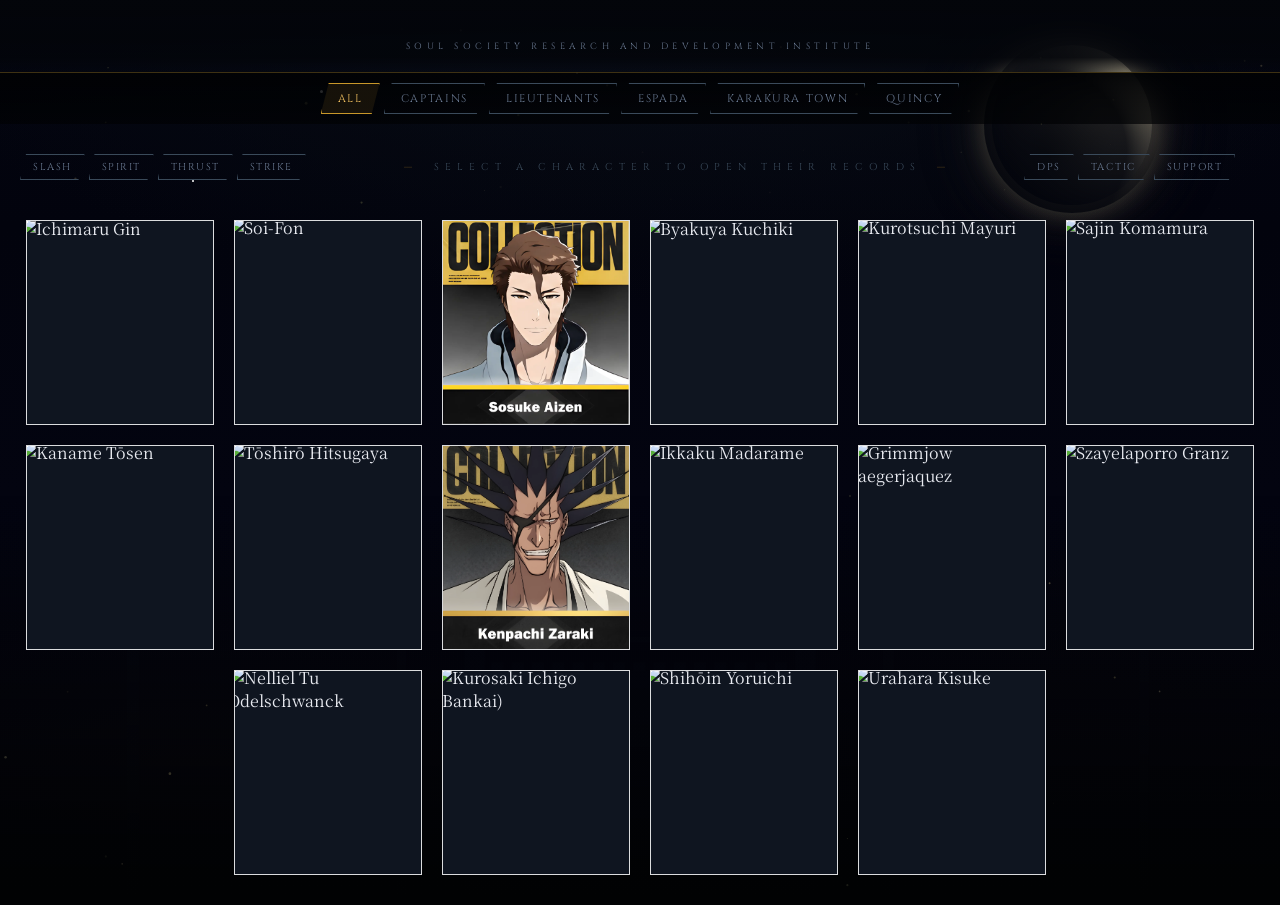
==== index.html @ 3d7643af "Update index.html" ====
<!DOCTYPE html>
<html lang="en">
<head>
<meta charset="UTF-8">
<meta name="viewport" content="width=device-width, initial-scale=1.0">
<title>BLEACH — Soul Resonance Archives</title>
<link href="https://fonts.googleapis.com/css2?family=Cinzel+Decorative:wght@400;700;900&family=Cinzel:wght@400;600;900&family=Noto+Serif+JP:wght@300;400;700&display=swap" rel="stylesheet">
<style>
  :root {
    --bg-deep: #020305;
    --bg-mid: #040710;
    --bg-surface: #060b15;
    --accent-gold: #c8972a;
    --accent-gold-light: #f0c060;
    --accent-teal: #1aafc8;
    --accent-crimson: #c81a2a;
    --accent-spirit: #a0d8ef;
    --text-bright: #e8eaf0;
    --text-muted: #6a7a92;
    --text-dim: #3a4a5a;
    --panel-bg: rgba(2,3,5,0.97);
    --border-glow: rgba(200,151,42,0.3);
    --reiatsu-blue: #4488ff;
    --reiatsu-purple: #8844ff;
  }

  * { margin: 0; padding: 0; box-sizing: border-box; }
  html, body {
    width: 100%;
    height: 100%;
    background: #020305;
    color: var(--text-bright);
    font-family: 'Noto Serif JP', serif;
    overflow-x: hidden;
  }

  /* Background */
  #bg-canvas {
    position: fixed; top: 0; left: 0; width: 100%; height: 100%;
    pointer-events: none; z-index: 0;
  }
  #bg-atmosphere {
    position: fixed; inset: 0; z-index: 0; pointer-events: none; overflow: hidden;
  }
  #bg-atmosphere::before {
    content: '';
    position: absolute; inset: 0;
    background:
      radial-gradient(ellipse 90% 55% at 50% -5%, rgba(10,15,25,0.85) 0%, rgba(6,10,18,0.5) 45%, transparent 70%),
      radial-gradient(ellipse 50% 35% at 15% 85%, rgba(10,8,15,0.55) 0%, transparent 55%),
      radial-gradient(ellipse 50% 35% at 85% 80%, rgba(8,6,12,0.45) 0%, transparent 55%),
      radial-gradient(ellipse 60% 30% at 65% 10%, rgba(8,10,18,0.4) 0%, transparent 60%),
      linear-gradient(180deg, #030510 0%, #02030d 25%, #030410 55%, #02020a 100%);
  }

  .bleach-moon {
    position: absolute; top: 5%; right: 10%; width: 160px; height: 160px;
    background: radial-gradient(circle at 65% 35%, rgba(210,200,170,0.8) 0%, rgba(180,170,140,0.6) 30%, rgba(140,130,100,0) 80%);
    border-radius: 50%;
    box-shadow: 0 0 30px rgba(200,190,150,0.4), 0 0 60px rgba(180,160,120,0.2), 0 0 100px rgba(150,130,90,0.1);
    animation: moonGlow 6s ease-in-out infinite;
    z-index: 2;
  }
  .bleach-moon::after {
    content: '';
    position: absolute; top: -5%; left: -5%; width: 110%; height: 110%;
    border-radius: 50%;
    background: radial-gradient(circle at 35% 65%, rgba(3,5,12,0.92) 0%, rgba(3,5,12,0.8) 50%, transparent 70%);
    mix-blend-mode: darken;
  }
  .moon-stars {
    position: absolute; top: 0; left: 0; width: 100%; height: 100%;
    pointer-events: none; z-index: 1;
  }
  .star {
    position: absolute; background: white; border-radius: 50%;
    animation: twinkle 3s infinite alternate;
  }

  @keyframes moonGlow {
    0%, 100% { opacity: 0.85; transform: scale(1); }
    50% { opacity: 1; transform: scale(1.02); }
  }
  @keyframes twinkle {
    0% { opacity: 0.2; transform: scale(0.8); }
    100% { opacity: 0.7; transform: scale(1.1); }
  }

  #bg-gate {
    position: fixed; bottom: 0; left: 0; right: 0; height: 45%;
    pointer-events: none; z-index: 0; overflow: hidden;
  }

  /* Header */
  header {
    position: relative; z-index: 10;
    text-align: center; padding: 20px 20px 8px;
    border-bottom: 1px solid var(--border-glow);
    background: linear-gradient(180deg, rgba(3,5,10,0.98) 0%, rgba(3,5,10,0.85) 80%, transparent 100%);
  }
  .header-logo-container {
    display: flex; flex-direction: column; align-items: center;
    animation: logoBreath 4s ease-in-out infinite;
  }
  .logo-main {
    font-family: 'Cinzel Decorative', serif;
    font-size: clamp(30px, 6vw, 60px); font-weight: 900;
    letter-spacing: 0.06em; line-height: 1;
    color: #d8c68c;
    text-shadow: 0 0 10px rgba(200,151,42,0.8), 0 0 40px rgba(200,151,42,0.4), 0 0 80px rgba(180,130,30,0.3);
    background: linear-gradient(180deg, #f0da90 0%, #c8972a 50%, #8a5c0e 100%);
    -webkit-background-clip: text; -webkit-text-fill-color: transparent;
    background-clip: text;
  }
  .logo-subtitle {
    font-family: 'Cinzel', serif;
    font-size: clamp(10px, 1.8vw, 16px); font-weight: 600;
    letter-spacing: 0.3em; color: #a0d8ef;
    text-shadow: 0 0 6px rgba(160,216,239,0.4), 0 0 15px rgba(68,136,255,0.2);
    margin-top: -6px;
  }
  @keyframes logoBreath {
    0%, 100% { opacity: 0.9; transform: scale(1); }
    50% { opacity: 1; transform: scale(1.01); }
  }
  .title-sub {
    font-family: 'Cinzel', serif;
    font-size: clamp(7px, 0.9vw, 9px);
    letter-spacing: 0.5em; color: var(--text-muted);
    margin-top: 20px; margin-bottom: 12px;
    text-transform: uppercase;
  }

  /* Division Bar */
  .division-bar {
    position: relative; z-index: 10;
    display: flex; justify-content: center; gap: 4px;
    padding: 10px 20px; flex-wrap: wrap;
    background: linear-gradient(180deg, rgba(1,2,4,0.95) 0%, rgba(1,2,4,0.7) 100%);
  }
  .div-tab {
    font-family: 'Cinzel', serif;
    font-size: 11px; letter-spacing: 0.15em;
    padding: 7px 16px;
    border: 1px solid var(--text-dim);
    color: var(--text-muted); cursor: pointer;
    transition: all 0.3s ease; background: transparent;
    text-transform: uppercase;
    clip-path: polygon(8px 0%, 100% 0%, calc(100% - 8px) 100%, 0% 100%);
  }
  .div-tab:hover, .div-tab.active {
    border-color: var(--accent-gold);
    color: var(--accent-gold-light);
    background: rgba(200,151,42,0.1);
    box-shadow: 0 0 15px rgba(200,151,42,0.2);
  }

  /* Main Stage */
  #stage {
    position: relative; z-index: 5;
    display: flex; flex-direction: column; align-items: center;
    padding: 30px 20px;
  }

  .filter-bars-container {
    display: flex; justify-content: space-between; align-items: center;
    width: 100%; max-width: 1400px;
    margin-bottom: 40px;
  }
  .filter-bar {
    display: flex; gap: 4px; flex-wrap: wrap;
  }
  #role-filter-bar {
    transform: translateX(-25px);
  }

  .filter-type-btn {
    font-family: 'Cinzel', serif;
    font-size: 10px; letter-spacing: 0.15em;
    padding: 5px 12px;
    border: 1px solid var(--text-dim);
    color: var(--text-muted); cursor: pointer;
    transition: all 0.3s ease; background: transparent;
    text-transform: uppercase;
    clip-path: polygon(6px 0%, 100% 0%, calc(100% - 6px) 100%, 0% 100%);
  }
  .filter-type-btn.active-slash {
    border-color: #ff4444; color: #ff4444; background: rgba(255,68,68,0.1);
  }
  .filter-type-btn.active-spirit {
    border-color: #4488ff; color: #4488ff; background: rgba(68,136,255,0.1);
  }
  .filter-type-btn.active-thrust {
    border-color: #ffcc00; color: #ffcc00; background: rgba(255,204,0,0.1);
  }
  .filter-type-btn.active-strike {
    border-color: #ff8800; color: #ff8800; background: rgba(255,136,0,0.1);
  }

  .filter-role-btn {
    font-family: 'Cinzel', serif;
    font-size: 10px; letter-spacing: 0.15em;
    padding: 5px 12px;
    border: 1px solid var(--text-dim);
    color: var(--text-muted); cursor: pointer;
    transition: all 0.3s ease; background: transparent;
    text-transform: uppercase;
    clip-path: polygon(6px 0%, 100% 0%, calc(100% - 6px) 100%, 0% 100%);
  }
  .filter-role-btn.active-role {
    border-color: #ffffff; color: #ffffff; background: rgba(255,255,255,0.1);
  }

  /* Character Grid */
  #char-grid {
    display: flex; gap: 20px; flex-wrap: wrap; justify-content: center;
    max-width: 1400px; width: 100%;
  }

  .char-card {
    width: 188px; height: 205px; cursor: pointer;
    transition: transform 0.3s ease, box-shadow 0.3s ease;
    animation: cardReveal 0.5s ease both;
    background: #0f1520; border: 1px solid rgba(255,255,255,0.85);
    overflow: hidden; border-radius: 0;
    display: flex; flex-direction: column;
  }
  .char-card:hover {
    transform: translateY(-4px);
    box-shadow: 0 8px 20px rgba(0,0,0,0.6), 0 0 12px rgba(255,255,255,0.6);
  }
  .card-frame {
    position: relative;
    display: flex; flex-direction: column; height: 100%;
    background: transparent; border: none; box-shadow: none;
  }
  .card-frame::before, .card-frame::after { display: none; }

  .char-illustration {
    position: absolute; top: 0; left: 50%; transform: translateX(-50%);
    width: 100%; height: 100%; overflow: hidden; z-index: 2;
  }
  .custom-avatar-container {
    width: 100%; height: 100%;
    display: flex; align-items: center; justify-content: center;
    overflow: hidden;
  }
  .custom-avatar-container img, .custom-avatar-container video {
    width: 100%; height: 100%;
  }

  .card-info { display: none; }
  .char-card.selected {
    box-shadow: 0 0 0 2px #ffffff, 0 0 20px rgba(255,255,255,0.7);
  }
  .card-glow, .card-bg-aura, .reiatsu-layer { display: none; }

  @keyframes cardReveal {
    0% { opacity: 0; transform: translateY(20px); }
    100% { opacity: 1; transform: translateY(0); }
  }

  .empty-prompt {
    text-align: center; padding: 60px 20px;
    color: var(--text-dim);
    font-family: 'Cinzel', serif;
    font-size: 12px; letter-spacing: 0.2em;
  }

  /* Info Panel */
  #info-panel {
    position: fixed; right: 0; top: 0; bottom: 0;
    width: clamp(520px, 60vw, 820px);
    background: rgba(2,3,6,0.97);
    border-left: 1px solid var(--border-glow);
    z-index: 100;
    transform: translateX(100%);
    transition: transform 0.5s cubic-bezier(0.23,1,0.32,1);
    overflow-y: auto;
    backdrop-filter: blur(24px);
  }
  #info-panel.open { transform: translateX(0); }
  #info-panel::before {
    content: '';
    position: absolute; top: 0; left: 0; right: 0;
    height: 2px;
    background: rgba(255,255,255,0.6);
    opacity: 0.9;
  }
  .panel-close {
    position: absolute; top: 20px; left: 24px;
    width: 36px; height: 36px;
    background: transparent;
    border: 1px solid var(--text-dim);
    color: var(--text-muted);
    cursor: pointer; font-size: 16px;
    transition: all 0.3s;
    display: flex; align-items: center; justify-content: center;
    clip-path: polygon(6px 0%, 100% 0%, calc(100% - 6px) 100%, 0% 100%);
    z-index: 10;
  }
  .panel-close:hover {
    border-color: var(--accent-crimson);
    color: var(--accent-crimson);
  }

  .panel-hero {
    position: relative; height: 360px; overflow: hidden;
    display: flex; align-items: center; justify-content: center;
  }
  .panel-hero-bg {
    position: absolute; inset: 0;
    background: rgba(255,255,255,0.04); opacity: 1;
  }
  .panel-hero-art {
    position: relative; z-index: 2; transform: scale(1.6);
  }
  .panel-hero-overlay {
    position: absolute; inset: 0;
    background: linear-gradient(0deg, rgba(3,5,10,1) 0%, rgba(3,5,10,0.4) 60%, transparent 100%);
    z-index: 3;
  }
  .panel-name-block {
    position: absolute; bottom: 24px; left: 36px; right: 36px;
    z-index: 4;
  }
  .panel-division-label {
    font-family: 'Cinzel', serif;
    font-size: 10px; letter-spacing: 0.4em;
    color: #ffffff; text-transform: uppercase;
    margin-bottom: 6px;
  }
  .panel-char-name {
    font-family: 'Cinzel Decorative', serif;
    font-size: clamp(22px, 3vw, 34px); font-weight: 700;
    color: var(--text-bright); line-height: 1;
    filter: drop-shadow(0 0 20px rgba(255,255,255,0.3));
  }
  .panel-char-jp {
    font-size: 15px; color: var(--text-muted);
    margin-top: 4px; letter-spacing: 0.3em;
  }
  .panel-body {
    padding: 0 36px 50px;
  }

  .section-label {
    font-family: 'Cinzel', serif;
    font-size: 9px; letter-spacing: 0.5em;
    color: var(--text-dim); text-transform: uppercase;
    margin-bottom: 14px; padding-bottom: 6px;
    border-bottom: 1px solid rgba(200,151,42,0.15);
  }
  .stats-section { margin-bottom: 28px; }

  #panel-stats {
  display: flex; gap: 12px; align-items: center; justify-content: center;
  min-height: 100px; background: transparent; border: none; padding: 8px 0;
  flex-wrap: wrap;
  margin-top: 25px;
  transform: translateX(-20px);
  }
  #panel-stats .stat-img-wrapper {
    display: inline-flex;
    align-items: center;
    justify-content: center;
  }
  #panel-stats img {
  max-width: 140px;
  max-height: 200px;
  object-fit: contain;
  border: none;
  outline: none;
  background: none;
  }

  .zanpakuto-block {
    background: rgba(2,3,6,0.97);
    border: 1px solid rgba(200,151,42,0.1);
    padding: 18px 20px; margin-bottom: 20px; position: relative;
  }
  .zanpakuto-block::before {
    content: '';
    position: absolute; top: 0; left: 0; width: 40px; height: 1px;
    background: #ffffff;
  }
  .zanpaku-name {
    font-family: 'Cinzel', serif;
    font-size: 17px; color: #ffffff !important;
    margin-bottom: 4px;
  }
  .zanpaku-release {
    font-size: 11px; color: var(--text-muted);
    font-style: italic; margin-bottom: 10px; letter-spacing: 0.05em;
  }
  .zanpaku-desc {
    font-size: 12px; color: var(--text-muted); line-height: 1.75;
  }

  .char-quote {
    border-left: 2px solid #ffffff; padding: 12px 18px; margin-bottom: 24px;
    font-style: italic; font-size: 12px; color: var(--text-muted); line-height: 1.8;
  }

  .stamp-block {
    position: relative; border: none; background: transparent; min-height: auto;
    display: flex; flex-wrap: wrap; align-items: center; justify-content: center;
    overflow: visible; padding: 8px 0;
  }
  .stamp-block:hover { border-color: transparent; }
  .stamp-block::before { display: none; }
  .stamp-placeholder {
    font-family: 'Cinzel', serif;
    font-size: 9px; letter-spacing: 0.3em;
    color: var(--text-dim); text-align: center;
    padding: 20px; text-transform: uppercase; width: 100%;
  }
  .stamp-block.has-content .stamp-placeholder { display: none; }
  .stamp-block img, .stamp-block video, .stamp-block canvas {
    max-width: 200px; max-height: 200px; object-fit: contain; display: block;
  }
  .stamp-block-weapon { min-height: auto; }
  .stamp-section-text {
    width: 100%;
    margin: 0 0 10px;
    color: var(--text-bright);
    font-size: 12px;
    line-height: 1.55;
    text-align: left;
    font-family: 'Arial', 'Helvetica', sans-serif;
    font-weight: 700;
  }
  .stamp-section-text p {
    margin: 0 0 8px;
  }
  .stamp-section-text p:last-child {
    margin-bottom: 0;
  }

  .stamp-info-icon {
    position: absolute; width: 16px; height: 16px;
    background: transparent; color: rgba(255,255,255,0.15);
    border: none; border-radius: 0;
    font-size: 14px; line-height: 16px; text-align: center;
    cursor: default; z-index: 10; transition: color 0.2s;
  }
  .stamp-info-icon:hover { color: #ffffff; }
  .term-info-icon {
    display: inline-grid;
    place-items: center;
    width: 13px;
    height: 13px;
    margin-left: 3px;
    border: 1px solid rgba(234,74,134,0.55);
    border-radius: 50%;
    background: transparent;
    color: rgba(255,255,255,0.72);
    font-family: 'Arial', 'Helvetica', sans-serif;
    font-size: 9px;
    font-weight: 800;
    line-height: 1;
    cursor: pointer;
    vertical-align: 1px;
  }
  .term-info-icon:hover {
    color: #ffffff;
    border-color: #EA4A86;
  }

  .stamp-info-popup {
    position: fixed;
    background: rgba(2,3,6,0.97);
    border: 1px solid rgba(255,255,255,0.3);
    border-radius: 4px; padding: 10px 14px;
    min-width: 150px; max-width: 220px;
    font-size: 13px; color: #ddd; z-index: 200;
    display: none;
    white-space: normal; word-wrap: break-word; pointer-events: auto;
    font-family: 'Arial', 'Helvetica', sans-serif;
    font-weight: bold;
    max-height: min(70vh, 520px);
    overflow: hidden;
  }
  .stamp-info-popup.show {
    display: flex;
    flex-direction: column;
    gap: 8px;
  }
  .term-info-popup {
    position: fixed;
    max-width: 380px;
    padding: 10px 12px;
    background: rgba(2,3,6,0.98);
    border: 1px solid rgba(234,74,134,0.55);
    border-radius: 4px;
    color: #d7dce8;
    font-family: 'Arial', 'Helvetica', sans-serif;
    font-size: 12px;
    font-weight: 700;
    line-height: 1.45;
    z-index: 260;
    box-shadow: 0 12px 28px rgba(0,0,0,0.55);
  }
  .term-info-title {
    color: #ffffff;
    font-size: 14px;
    font-weight: 900;
    margin-bottom: 6px;
    text-decoration: none;
  }
  .stamp-info-popup.has-toggle-switch {
    max-width: 290px;
  }
  .stamp-info-popup.core-stamp-popup {
    width: min(365px, calc(100vw - 24px));
    max-width: min(365px, calc(100vw - 24px));
    max-height: min(84vh, 700px);
    padding: 12px;
    gap: 0;
    border: 1px solid rgba(255,255,255,0.14);
    border-radius: 3px;
    background: rgba(2,3,6,0.98);
    box-shadow: 0 14px 40px rgba(0,0,0,0.55);
  }
  .popup-scroll-content {
    flex: 1 1 auto;
    min-height: 0;
    overflow-y: auto;
    max-height: calc(min(70vh, 520px) - 2px);
    padding-right: 4px;
  }
  .stamp-info-popup.has-toggle-switch .popup-scroll-content {
    max-height: calc(min(70vh, 520px) - 64px);
  }
  .core-popup-heading {
    display: flex;
    flex-direction: column;
    gap: 4px;
    padding: 0 2px 6px;
    background: none;
  }
  .core-popup-main {
    flex: 1 1 auto;
    min-height: 0;
    overflow-y: auto;
    padding-right: 2px;
    scrollbar-width: thin;
    scrollbar-color: rgba(255,255,255,0.16) transparent;
  }
  .core-popup-main::-webkit-scrollbar {
    width: 2px;
  }
  .core-popup-main::-webkit-scrollbar-track {
    background: transparent;
  }
  .core-popup-main::-webkit-scrollbar-thumb {
    background: rgba(255,255,255,0.14);
  }
  .core-popup-name {
    font-family: 'Arial', 'Helvetica', sans-serif;
    font-size: 17px;
    font-weight: 800;
    line-height: 1.05;
    color: var(--text-bright);
    text-shadow: 0 1px 3px rgba(0,0,0,0.72);
  }
  .core-popup-stars {
    color: #ffffff;
    font-size: 18px;
    letter-spacing: 0;
    line-height: 1;
    text-shadow: 0 1px 2px rgba(0,0,0,0.78);
  }
  .core-popup-divider {
    height: 4px;
    background: linear-gradient(180deg, #fff37a 0%, #ead747 42%, #b89b1c 100%);
    box-shadow: 0 -1px 0 rgba(255,255,255,0.15), 0 1px 5px rgba(236,210,58,0.18);
  }
  .core-popup-state {
    display: flex;
    flex-direction: column;
    gap: 0;
    min-height: 0;
    flex: 1 1 auto;
  }
  .core-popup-stat-list {
    display: flex;
    flex-direction: column;
    gap: 1px;
    padding: 7px 0 0;
    background: transparent;
  }
  .core-popup-stat-row {
    display: flex;
    align-items: center;
    justify-content: space-between;
    gap: 12px;
    min-height: 24px;
    padding: 0 9px;
    background: #202126;
  }
  .core-popup-stat-row:nth-child(odd) {
    background: #34353a;
  }
  .core-popup-stat-row:nth-child(even) {
    background: #18191e;
  }
  .weapon-stamp-popup .core-popup-stat-row,
  .weapon-stamp-popup .core-popup-stat-row:nth-child(odd),
  .weapon-stamp-popup .core-popup-stat-row:nth-child(even) {
    background: #18191e;
  }
  .core-popup-stat-label {
    color: var(--text-bright);
    font-size: 13px;
    font-weight: 700;
    text-transform: none;
  }
  .core-popup-stat-value {
    color: #ffffff;
    font-size: 13px;
    font-weight: 700;
    text-align: right;
  }
  .core-popup-info-rule {
    height: 1px;
    margin: 7px 6px 0;
    background: rgba(200,151,42,0.28);
  }
  .weapon-popup-note {
    margin: 7px 0 0;
    padding: 7px 9px;
    background: #f4f4f0;
    color: #111216;
    border-radius: 2px;
    font-family: 'Arial', 'Helvetica', sans-serif;
    font-size: 12px;
    font-weight: 800;
    line-height: 1.35;
    text-align: center;
  }
  .core-popup-copy {
    color: #d7dce8;
    font-size: 14px;
    line-height: 1.45;
    padding: 10px 8px 12px;
  }
  .core-popup-copy p {
    margin: 0 0 2px;
  }
  .core-popup-copy p:last-child {
    margin-bottom: 0;
  }
  .core-popup-toggle {
    display: flex;
    flex-direction: column;
    align-items: center;
    gap: 5px;
    padding: 5px 0 2px;
  }
  .core-popup-toggle-title {
    color: var(--text-muted);
    font-size: 12px;
    line-height: 1;
    text-align: center;
  }
  .core-popup-toggle-track {
    display: grid;
    grid-template-columns: 1fr 1fr;
    width: min(185px, calc(100% - 64px));
    height: 23px;
    border: 1px solid rgba(255,255,255,0.18);
    background: #020305;
  }
  .core-popup-toggle-btn {
    border: 0;
    background: #020305;
    color: transparent;
    padding: 0;
    font-size: 12px;
    font-weight: 700;
    text-transform: uppercase;
    cursor: pointer;
  }
  .core-popup-toggle-btn.active {
    background: #4e4f52;
    color: #06070a;
  }
  .core-popup-toggle.max-active .core-popup-toggle-btn.active {
    background: #f0f2f5;
  }

  /* Bonds Section */
  .bond-rectangle {
    position: relative;
    border: none;
    background: transparent;
    padding: 15px 20px;
    margin-bottom: 0;
    height: 180px;
    width: 100%;
    display: flex; align-items: center; justify-content: flex-start;
    flex-wrap: nowrap;
    margin-left: auto; margin-right: auto;
    gap: 0;
    overflow: hidden;
  }
  .bond-rectangle .bond-info-icon {
    position: absolute; top: 8px; left: 8px;
  }
  .bond-rectangle img {
    max-width: 100%; max-height: 100%;
    object-fit: contain; display: block;
  }

  #overlay {
    display: none;
    position: fixed; inset: 0;
    background: rgba(0,0,0,0.55);
    z-index: 99; cursor: pointer;
    backdrop-filter: blur(2px);
  }
  #overlay.show { display: block; }


  .section-title {
    font-family: 'Cinzel', serif;
    font-size: 10px; letter-spacing: 0.6em;
    color: var(--text-dim); text-transform: uppercase;
    margin: 0 20px; text-align: center; position: relative;
  }
  .section-title::before, .section-title::after {
    content: '—'; margin: 0 16px;
    color: var(--accent-gold); opacity: 0.5;
  }

  ::-webkit-scrollbar { width: 4px; }
  ::-webkit-scrollbar-track { background: #020305; }
  ::-webkit-scrollbar-thumb { background: var(--border-glow); }

  @media (max-width: 768px) {
    #info-panel { width: 100%; }
  }

  /* ===== Toggle switch for second‑page info ===== */
  .popup-toggle-switch {
    margin-top: 2px;
    display: grid;
    justify-content: center;
    gap: 3px;
    font-family: 'Arial', 'Helvetica', sans-serif;
    font-weight: bold;
    text-align: center;
  }
  .popup-toggle-switch .toggle-title {
    color: #9f9f9f;
    font-size: 14px;
    line-height: 1;
    text-shadow: 0 0 3px rgba(255,255,255,0.2);
  }
  .popup-toggle-switch .switch {
    position: relative;
    display: grid;
    grid-template-columns: 1fr 1fr;
    width: 220px;
    max-width: min(220px, 100%);
    height: 28px;
    border: 1px solid #353535;
    background: #020202;
    box-sizing: border-box;
    overflow: hidden;
  }
  .popup-toggle-switch .switch input {
    opacity: 0;
    width: 0;
    height: 0;
  }
  .popup-toggle-switch .slider {
    position: absolute;
    cursor: pointer;
    top: 0; left: 0; right: 0; bottom: 0;
    display: grid;
    grid-template-columns: 1fr 1fr;
    align-items: center;
    background: #050505;
    transition: .2s;
  }
  .popup-toggle-switch .slider:before {
    position: absolute;
    content: "OFF";
    inset: 0 50% 0 0;
    display: grid;
    place-items: center;
    color: #121212;
    background: #d8d8d8;
    font-size: 15px;
    line-height: 1;
    transition: transform .2s;
  }
  .popup-toggle-switch .slider:after {
    content: "ON";
    z-index: 1;
    grid-column: 2;
    color: #111;
    font-size: 15px;
    line-height: 1;
  }
  .popup-toggle-switch input:checked + .slider {
    background: #050505;
  }
  .popup-toggle-switch input:checked + .slider:before {
    content: "ON";
    transform: translateX(100%);
  }
  .popup-toggle-switch input:checked + .slider:after { content: ""; }
</style>
</head>
<body>

<!-- Background elements unchanged -->
<div id="bg-atmosphere">
  <div class="bleach-moon"></div>
  <div class="moon-stars">
    <div class="star" style="top:10%; left:25%; width:3px; height:3px; animation-delay:0.2s;"></div>
    <div class="star" style="top:20%; left:15%; width:2px; height:2px; animation-delay:0.8s;"></div>
    <div class="star" style="top:35%; left:30%; width:2.5px; height:2.5px; animation-delay:1.4s;"></div>
    <div class="star" style="top:8%; left:45%; width:2px; height:2px; animation-delay:0.5s;"></div>
    <div class="star" style="top:25%; left:5%; width:2px; height:2px; animation-delay:1.1s;"></div>
  </div>
</div>
<div id="bg-gate">
  <svg viewBox="0 0 1920 600" width="100%" height="100%" preserveAspectRatio="xMidYMax slice" xmlns="http://www.w3.org/2000/svg" style="position:absolute;bottom:0;left:0;right:0;">
    <defs><linearGradient id="gate-fade" x1="0" y1="0" x2="0" y2="1"><stop offset="0%" stop-color="#020305" stop-opacity="0"/><stop offset="60%" stop-color="#020305" stop-opacity="0.6"/><stop offset="100%" stop-color="#010203" stop-opacity="1"/></linearGradient></defs>
    <g opacity="0.08" fill="#151b28">
      <rect x="200" y="100" width="18" height="500"/><rect x="185" y="80" width="48" height="20"/><rect x="193" y="60" width="32" height="22"/><polygon points="209,42 225,60 193,60"/>
      <rect x="600" y="150" width="14" height="450"/><rect x="588" y="130" width="38" height="20"/><polygon points="607,112 625,130 589,130"/>
      <rect x="1320" y="120" width="16" height="480"/><rect x="1306" y="100" width="44" height="20"/><polygon points="1328,82 1350,100 1306,100"/>
      <rect x="1700" y="160" width="14" height="440"/><polygon points="1707,142 1721,160 1693,160"/>
    </g>
    <g opacity="0.12" fill="#0e1422">
      <rect x="700" y="200" width="30" height="400"/><rect x="680" y="180" width="70" height="22"/><rect x="690" y="158" width="50" height="24"/><polygon points="715,138 740,158 690,158"/>
      <rect x="680" y="210" width="550" height="8" rx="2"/><rect x="1190" y="200" width="30" height="400"/><rect x="1170" y="180" width="70" height="22"/>
      <rect x="1180" y="158" width="50" height="24"/><polygon points="1205,138 1230,158 1180,158"/><rect x="710" y="260" width="480" height="340"/>
      <rect x="710" y="248" width="18" height="14"/><rect x="740" y="248" width="18" height="14"/><rect x="770" y="248" width="18" height="14"/>
      <rect x="800" y="248" width="18" height="14"/><rect x="830" y="248" width="18" height="14"/><rect x="860" y="248" width="18" height="14"/>
      <rect x="890" y="248" width="18" height="14"/><rect x="920" y="248" width="18" height="14"/><rect x="950" y="248" width="18" height="14"/>
      <rect x="980" y="248" width="18" height="14"/><rect x="1010" y="248" width="18" height="14"/><rect x="1040" y="248" width="18" height="14"/>
      <rect x="1070" y="248" width="18" height="14"/><rect x="1100" y="248" width="18" height="14"/><rect x="1130" y="248" width="18" height="14"/>
      <rect x="1160" y="248" width="18" height="14"/>
    </g>
    <rect x="0" y="0" width="1920" height="600" fill="url(#gate-fade)"/>
  </svg>
</div>
<div id="energy-streams"></div><div id="petals-container"></div><canvas id="bg-canvas"></canvas>
<div id="overlay" onclick="closePanel()"></div>

<header>
  <p class="title-sub">Soul Society Research and Development Institute</p>
</header>

<div class="division-bar">
  <button class="div-tab active" onclick="setCategoryFilter('all', this)">All</button>
  <button class="div-tab" onclick="setCategoryFilter('captain', this)">Captains</button>
  <button class="div-tab" onclick="setCategoryFilter('lieutenant', this)">Lieutenants</button>
  <button class="div-tab" onclick="setCategoryFilter('espada', this)">Espada</button>
  <button class="div-tab" onclick="setCategoryFilter('karakura', this)">Karakura Town</button>
  <button class="div-tab" onclick="setCategoryFilter('quincy', this)">Quincy</button>
</div>

<main id="stage">
  <div class="filter-bars-container">
    <div class="filter-bar" id="type-filter-bar">
      <button class="filter-type-btn" onclick="setTypeFilter('Slash', this)">Slash</button>
      <button class="filter-type-btn" onclick="setTypeFilter('Spirit', this)">Spirit</button>
      <button class="filter-type-btn" onclick="setTypeFilter('Thrust', this)">Thrust</button>
      <button class="filter-type-btn" onclick="setTypeFilter('Strike', this)">Strike</button>
    </div>
    <p class="section-title">Select a character to open their records</p>
    <div class="filter-bar" id="role-filter-bar">
      <button class="filter-role-btn" onclick="setRoleFilter('Dps', this)">Dps</button>
      <button class="filter-role-btn" onclick="setRoleFilter('Tactic', this)">Tactic</button>
      <button class="filter-role-btn" onclick="setRoleFilter('Support', this)">Support</button>
    </div>
  </div>
  <div id="char-grid"></div>
</main>

<div id="info-panel">
  <button class="panel-close" onclick="closePanel()">✕</button>
  <div class="panel-hero" id="panel-hero">
    <div class="panel-hero-bg"></div>
    <div class="panel-hero-art" id="panel-art"></div>
    <div class="panel-hero-overlay"></div>
    <div class="panel-name-block">
      <div class="panel-division-label" id="panel-division-label"></div>
      <div class="panel-char-name" id="panel-char-name"></div>
      <div class="panel-char-jp" id="panel-char-jp"></div>
    </div>
  </div>
  <div class="panel-body">
    <div class="char-quote" id="panel-quote"></div>
    <div class="stats-section"><div id="panel-stats"></div></div>
    <div class="section-label">Zanpakutō</div>
    <div class="zanpakuto-block" id="panel-zanpakuto"></div>
    <div style="background:transparent; padding:0; margin-top:28px;">
      <div class="section-label">Bonds</div>
      <div class="bond-rectangle" id="panel-bonds1"></div>
      <div class="bond-rectangle" id="panel-bonds2"></div>
    </div>
    <div style="background:transparent; padding:0; margin-top:28px;">
      <div class="section-label">Core Stamp</div>
      <div class="stamp-block" id="panel-core-stamp">
        <div class="stamp-placeholder">Core Stamp — Add Animated Media</div>
      </div>
    </div>
    <div style="background:transparent; padding:0; margin-top:24px;">
      <div class="section-label">Set Stamps</div>
      <div class="stamp-block" id="panel-set-stamps">
        <div class="stamp-placeholder">Set Stamps — Add Animated Media</div>
      </div>
    </div>
    <div style="background:transparent; padding:0; margin-top:24px;">
      <div class="section-label">Weapon Stamp</div>
      <div class="stamp-block stamp-block-weapon" id="panel-weapon-stamp">
        <div class="stamp-placeholder">Weapon Stamp — Add Animated Media</div>
      </div>
    </div>
  </div>
</div>

<script>
// ==================== CHARACTER DATA ====================
const CHARACTERS = [
  {
    id: 'gin',
    category: 'captain',
    type: 'Thrust',
    role: 'Dps',
    name: 'Ichimaru Gin',
    nameJP: '市丸ギン',
    division: '3',
    divisionLabel: 'Former Captain · 3rd Division',
    color: '#c0d0e0',
    quote: '"It\'s a snake. A snake that swallows people whole. It doesn\'t bite. It just gently swallows them."',
    zanpakuto: {
      name: 'Shinsō',
      release: '"Shoot to kill, Shinsō"',
      desc: 'A wakizashi that extends at tremendous speed to impale distant opponents. Its bankai, Kamishini no Yari, can stretch up to 13 kilometers and retract almost instantaneously, making it the fastest zanpakutō.'
    },
    bio: 'The perpetually smiling captain of the 3rd Division. Gin hides his true intentions behind an unreadable grin, manipulating events from the shadows. Despite his cold exterior, his actions are driven by a deep personal vendetta and a promise he made long ago.',
    customAvatar: 'Images/gin.webp',
    panelImage: 'Images/gin panel.webp',
    avatarWidth: 200,
    avatarHeight: 212,
    avatarOffsetX: 0,
    avatarOffsetY: -4,
    avatarFit: 'contain',
    panelScale: 1,

    statsImgs:    ['Images/shini.webp','Images/thrust.webp','Images/dps.webp'],
    statsAngles:  [0,0,0],
    statsGaps:    [80,80],
    statsHeights: [80,80,80],

    coreStampImgs: ['images/gin core.webp', 'images/gin core 2.webp', 'images/gin core 3.webp'],
    coreStampAngles: [-2, 0, 3],
    coreStampGaps: [80, 80],
    coreStampPopupData: [
      {
        name: 'Buto: Renjin',
		dividerColor: 'null',
        stars: 6,
        base: {
          rows: [
            { label: 'ATK', value: '125' },
            { label: 'DEF', value: '105' },
            { label: 'HP', value: '629' },
            { label: 'Thrust DMG Bonus', value: '8.0%' }
          ],
          text: '<p>-Increases Technique DMG by <span style="color: #52C394;">50%</span>.<br>-Increases Ultimate DMG by <span style="color: #52C394;">75%</span>.<br>-Increases Ailment Mastery by <span style="color: #52C394;">20%</span> in battle. If the target already has an <span style="color: #EA4A86; text-decoration: underline;">ongoing debuff</span>, Ailment DMG dealt by Gin is increased by an extra <span style="color: #52C394;">30%</span>.</p>'
        },
        max: {
          rows: [
            { label: 'ATK', value: '630' },
            { label: 'DEF', value: '525' },
            { label: 'HP', value: '3150' },
            { label: 'Thrust DMG Bonus', value: '20.0%' }
          ],
          text: '<p>-Increases Technique DMG by <span style="color: #52C394;">100%</span>.<br>-Increases Ultimate DMG by <span style="color: #52C394;">150%</span>.<br>-Increases Ailment Mastery by <span style="color: #52C394;">40%</span> in battle. If the target already has an <span style="color: #EA4A86; text-decoration: underline;">ongoing debuff</span>, Ailment DMG dealt by Gin is increased by an extra <span style="color: #52C394;">60%</span>.</p>'
        }
      },
      {
        name: 'Lesson Three Cleared!',
		dividerColor: 'null',
        stars: 5,
        base: {
          rows: [
            { label: 'ATK', value: '113' },
            { label: 'DEF', value: '94' },
            { label: 'HP', value: '566' },
            { label: 'All-Type DMG Bonus', value: '7.2%' }
          ],
          text: '<p>After releasing a Battlefield Skill, the entire team gains a <span style="color: #52C394;">8%</span> boost for all damage dealt that lasts for <span style="color: #52C394;">25</span>s.</p><p>Unstackable.</p>'
        },
        max: {
          rows: [
            { label: 'ATK', value: '488' },
            { label: 'DEF', value: '407' },
            { label: 'HP', value: '2443' },
            { label: 'All-Type DMG Bonus', value: '15.3%' }
          ],
          text: '<p>After releasing a Battlefield Skill, the entire team gains a <span style="color: #52C394;">16%</span> boost for all damage dealt that lasts for <span style="color: #52C394;">25</span>s.</p><p>Unstackable.</p>'
        }
      },
      {
        name: 'Back-to-Back Combat',
        dividerColor: '#8f5cff',
        stars: 4,
        base: {
          rows: [
            { label: 'ATK', value: '100' },
            { label: 'DEF', value: '83' },
            { label: 'HP', value: '503' },
            { label: 'All-Type DMG Bonus', value: '6.4%' }
          ],
          text: '<p>Each time a Battlefield Skill is released, triggers one additional attack of the same type, dealing damage equal to <span style="color: #52C394;">25%</span> of the current Battlefield Skill.</p>'
        },
        max: {
          rows: [
            { label: 'ATK', value: '365' },
            { label: 'DEF', value: '304' },
            { label: 'HP', value: '1824' },
            { label: 'All-Type DMG Bonus', value: '11.2%' }
          ],
          text: '<p>Each time a Battlefield Skill is released, triggers one additional attack of the same type, dealing damage equal to <span style="color: #52C394;">50%</span> of the current Battlefield Skill.</p>'
        }
      }
    ],
    coreStampPopupWidths: [null, null, null],

    setStampBeforeText: '<p><span style="color: #EA4A86; font-weight: bold">-The recommended passives for Gin Ichimaru - Thrust are:</span><br>1) Overdrive - Full Assault<br>2) Enhanced Damage<br>3) Enhanced Technique - Full Assault<br>4) Enhanced Ultimate</p><p><span style="color: #EA4A86; font-weight: bold">-Boundary Dependant Build Changes:</span><br>Build does not change with dupes.</p>',
    setStampImgs: ['images/gin set 1.webp', 'images/gin set 2.webp', 'images/gin set 3.webp'],
    setStampAngles: [0, 0, -3],
    setStampGaps: [30, 60],
    setStampInfos: ['Set stamp 1 – Kyoka Suigetsu fragment', 'Set stamp 2 – Hogyoku essence', 'Set stamp 3 – Reiatsu overflow'],
    setStampPopupWidths: [null, null, null],
    setStampAfterText: '<p><span style="color: #EA4A86;">Mocking Visage (3/3) </span><br>2-Piece: Increases Ailment DMG by <span style="color: #52C394;">50%</span>.<br>3-Piece: Each time a debuff on an enemy is triggered, the character\'s Thrust DMG is increased by <span style="color: #52C394;">1.5%</span> for 10 seconds. Stacks up to 10 times. Upon reaching 10 stacks, Technique DMG and Ultimate DMG are increased by <span style="color: #52C394;">25%</span> and <span style="color: #52C394;">25%</span>, respectively.</p>',

    weaponStampImgs: ['images/gin weapon.webp', 'images/gin weapon 2.webp'],
    weaponStampAngles: [-3, 5],
    weaponStampGaps: [90],
    weaponStampPopupData: [
      {
        name: 'Before We Realized',
		dividerColor: 'null',
        stars: 0,
        base: {
          rows: [
			{ label: 'Weapon Stats Boost', value: '50%' },
          ],
          note: 'Sosuke Aizen Exclusive Effect',
          text: '<p><span style="color: #EA4A86;">Ascencion Stage 1</span><p>-Increases Crit Rate by <span style="color: #52C394;">25%</span>.</p><p>-Increases the damage of counterattacks triggered by the passive battle of Spiritual Pressure by <span style="color: #52C394;">12.5%</span>.</p><p>-Increases the cap of <span style="color: #EA4A86; text-decoration: underline">Enhanced Pressure Stacks</span> to 6. If the Battlefield Skill Hado 90: Kurohitsugi consumes all 6 stacks at once, an extra counterattack from switching teammates will be triggered.</p><p>-Each stack of <span style="color: #EA4A86; text-decoration: underline">Ravage</span> reduces the enemy\'s Spirit Resistance by an extra <span style="color: #52C394;">1%</span>.</p><p>-Releasing any Battlefield Skill grants 3 <span style="color: #EA4A86; text-decoration: underline">Pressure Stacks</span>. While not under <span style="color: #EA4A86; text-decoration: underline">Spiritual Domination</span>, if fewer than 3 <span style="color: #EA4A86; text-decoration: underline">Pressure Stacks</span> are possesed, obtaining them immediatly activates the <span style="color: #EA4A86; text-decoration: underline">Spiritual Domination</span>. if exactly 3 <span style="color: #EA4A86; text-decoration: underline">Pressure Stacks</span> are possessed, entering <span style="color: #EA4A86; text-decoration: underline">Spiritual Domination</span> grants another 3 <span style="color: #EA4A86; text-decoration: underline">Pressure Stacks</span>.</p></p>'
        },
        max: {
          rows: [
            { label: 'Weapon Stats Boost', value: '50%' },
          ],
          note: 'Sosuke Aizen Exclusive Effect',
          text: '<p><span style="color: #EA4A86;">Ascencion Stage 5</span><p>-Increases Crit Rate by <span style="color: #52C394;">50%</span>.</p><p>-Increases the damage of counterattacks triggered by the passive battle of Spiritual Pressure by <span style="color: #52C394;">25%</span>.</p><p>-Increases the cap of <span style="color: #EA4A86; text-decoration: underline">Enhanced Pressure Stacks</span> to 6. If the Battlefield Skill Hado 90: Kurohitsugi consumes all 6 stacks at once, an extra counterattack from switching teammates will be triggered.</p><p>-Each stack of <span style="color: #EA4A86; text-decoration: underline">Ravage</span> reduces the enemy\'s Spirit Resistance by an extra <span style="color: #52C394;">2%</span>.</p><p>-Releasing any Battlefield Skill grants 3 <span style="color: #EA4A86; text-decoration: underline">Pressure Stacks</span>. While not under <span style="color: #EA4A86; text-decoration: underline">Spiritual Domination</span>, if fewer than 3 <span style="color: #EA4A86; text-decoration: underline">Pressure Stacks</span> are possesed, obtaining them immediatly activates the <span style="color: #EA4A86; text-decoration: underline">Spiritual Domination</span>. if exactly 3 <span style="color: #EA4A86; text-decoration: underline">Pressure Stacks</span> are possessed, entering <span style="color: #EA4A86; text-decoration: underline">Spiritual Domination</span> grants another 3 <span style="color: #EA4A86; text-decoration: underline">Pressure Stacks</span>.</p></p>'
        }
      },
      {
        name: 'Chanting Spirit',
		dividerColor: '#8f5cff',
        stars: 0,
        base: {
          rows: [
            { label: 'Weapon Stats Boost', value: '25.0%' },
          ],
          note: 'Applicable to all characters',
          text: '<p><span style="color: #EA4A86;">Ascencion Stage 1</span><p>After dealing Spirit DMG, Base ATK increases by <span style="color: #52C394;">15%</span> for 12s. Unstackable.</p></p>'
        },
        max: {
          rows: [
            { label: 'Weapon Stats Boost', value: '25.0%' },
          ],
          note: 'Applicable to all characters',
          text: '<p><span style="color: #EA4A86;">Ascencion Stage 5</span><p>After dealing Spirit DMG, Base ATK increases by <span style="color: #52C394;">30%</span> for 12s. Unstackable.</p></p>'
        }
      },
    ],
    weaponStampPopupWidths: [null, null],

    bonds1Imgs: ['images/gin bond 1.webp'],
    bonds1Info: `<div style="text-align: center; font-weight: bold;"><p>Increases Technique DMG by <span style="color: #52C394;">32%</span> during battle. When <span style="color: #ffaa00;">Ailment</span><br><span style="color: #ffaa00;">DMG Bonus</span> is equal or higher than <span style="color: #52C394;">80%</span>, <span style="color: #ffaa00;">Ailment DMG Bonus</span> is<br>increased by extra <span style="color: #52C394;">80%</span>.</p>`,
    bonds1OffsetX: 10,
    bonds1Height: 120,
    bonds1PopupWidth: 480,

    bonds2Imgs: ['images/aizen bond 1.webp'],
    bonds2Info: `<div style="text-align: center; font-weight: bold;">During battle, DMG dealt increases by <span style="color: #52C394;">5.6% (Next: 8%)</span>.<br>This increases to <span style="color: #52C394;">8.4% (Next: 12%) / 11.2% (Next: 16%) / 14% (Next: 20%)</span><br>if Crit Rate reaches <span style="color: #52C394;">20% / 40% / 60%</span>.</div>`,
    bonds2OffsetX: 5,
    bonds2Height: 120,
    bonds2PopupWidth: 490
  },
  {
    id: 'soi-fon',
    category: 'captain',
    type: 'Strike',
    role: 'Tactic',
    name: 'Soi-Fon',
    nameJP: '砕蜂',
    division: '2',
    divisionLabel: 'Captain · 2nd Division',
    color: '#44ccaa',
    quote: '"Speed is not merely a technique — it is everything. If the enemy sees you, you have already failed."',
    stats: { Reiatsu:84, Swordsmanship:90, Kidō:70, Speed:98, Strength:80 },
    zanpakuto: {
      name: 'Suzumebachi',
      release: '"Sting all enemies to death" — 尽敵螫殺',
      desc: 'Takes the form of a stinger on the middle finger. A target struck twice in the same location will die — the first leaves a butterfly mark (Hōmonka), the second destroys the marked point. Bankai: Jakuhō Raikōben — a massive armored cannon of immense destructive power.'
    },
    bio: 'Commander of the Onmitsukidō and captain of the 2nd Division, Suì-Fēng is a master of assassination and Shunpo. Devoted to the way of the shinobi, she holds speed as the highest virtue and carries complex feelings about her former mentor, Yoruichi Shihōin.',
    customAvatar: 'Images/soi fon.webp',
    panelImage: 'Images/soi fon panel.webp',
    avatarWidth: 200,
    avatarHeight: 212,
    avatarOffsetX: 0,
    avatarOffsetY: -5,
    avatarFit: 'contain',
    panelScale: 1.2,

    statsImgs:    ['Images/shini.webp','Images/strike.webp','Images/tactic.webp'],
    statsAngles:  [0,0,0],
    statsGaps:    [80,80],
    statsHeights: [80,80,80],

    coreStampImgs: ['images/aizen core.webp', 'images/aizen core 2.webp', 'images/aizen core 3.webp'],
    coreStampAngles: [-2, 1, 3],
    coreStampGaps: [80, 80],
    coreStampPopupData: [
      {
        name: 'Unrivaled',
		dividerColor: 'null',
        stars: 6,
        base: {
          rows: [
            { label: 'ATK', value: '125' },
            { label: 'DEF', value: '105' },
            { label: 'HP', value: '629' },
            { label: 'Spirit DMG Bonus', value: '8.0%' }
          ],
          text: '<p>-Upon releasing the Ultimate, the on-field character gains 1 stack of Illusion. Each time that character lands a hit, they gain another stack of Illusion.</p><p>Each stack of Illusion increases their Spirit DMG by <span style="color: #52C394;">0.5%</span>, up to 10 stacks, lasting until <span style="color: #EA4A86; text-decoration: underline;">Kyokasuigetsu</span> ends.</p><p>-When a counterattack from switching characters is triggered by the passive Battle of Spiritual Pressure, the new on-field character inherits all Illusion stacks, and the cap is doubled, up to 40 stacks. Upon reaching full stacks, Illusion also grants an extra <span style="color: #52C394;">25%</span> Crit DMG bonus.</p><p>-While under the <span style="color: #EA4A86; text-decoration: underline;">Spiritual Domination</span>, Aizen\'s Basic Attacks, techniques, and counterattacks deal <span style="color: #52C394; ">300%</span> more damage.</p>'
        },
        max: {
          rows: [
            { label: 'ATK', value: '630' },
            { label: 'DEF', value: '525' },
            { label: 'HP', value: '3150' },
            { label: 'Spirit DMG Bonus', value: '20.0%' }
          ],
          text: '<p>-Upon releasing the Ultimate, the on-field character gains 1 stack of Illusion. Each time that character lands a hit, they gain another stack of Illusion.</p><p>Each stack of Illusion increases their Spirit DMG by <span style="color: #52C394;">1%</span>, up to 10 stacks, lasting until <span style="color: #EA4A86; text-decoration: underline;">Kyokasuigetsu</span> ends.</p><p>-When a counterattack from switching characters is triggered by the passive Battle of Spiritual Pressure, the new on-field character inherits all Illusion stacks, and the cap is doubled, up to 40 stacks. Upon reaching full stacks, Illusion also grants an extra <span style="color: #52C394;">50%</span> Crit DMG bonus.</p><p>-While under the <span style="color: #EA4A86; text-decoration: underline;">Spiritual Domination</span>, Aizen\'s Basic Attacks, techniques, and counterattacks deal <span style="color: #52C394; ">500%</span> more damage.</p>'
        }
      },
      {
        name: 'Lesson Three Cleared!',
		dividerColor: 'null',
        stars: 5,
        base: {
          rows: [
            { label: 'ATK', value: '113' },
            { label: 'DEF', value: '94' },
            { label: 'HP', value: '566' },
            { label: 'All-Type DMG Bonus', value: '7.2%' }
          ],
          text: '<p>After releasing a Battlefield Skill, the entire team gains a <span style="color: #52C394;">8%</span> boost for all damage dealt that lasts for <span style="color: #52C394;">25</span>s.</p><p>Unstackable.</p>'
        },
        max: {
          rows: [
            { label: 'ATK', value: '488' },
            { label: 'DEF', value: '407' },
            { label: 'HP', value: '2443' },
            { label: 'All-Type DMG Bonus', value: '15.3%' }
          ],
          text: '<p>After releasing a Battlefield Skill, the entire team gains a <span style="color: #52C394;">16%</span> boost for all damage dealt that lasts for <span style="color: #52C394;">25</span>s.</p><p>Unstackable.</p>'
        }
      },
      {
        name: 'Back-to-Back Combat',
        dividerColor: '#8f5cff',
        stars: 4,
        base: {
          rows: [
            { label: 'ATK', value: '100' },
            { label: 'DEF', value: '83' },
            { label: 'HP', value: '503' },
            { label: 'All-Type DMG Bonus', value: '6.4%' }
          ],
          text: '<p>Each time a Battlefield Skill is released, triggers one additional attack of the same type, dealing damage equal to <span style="color: #52C394;">25%</span> of the current Battlefield Skill.</p>'
        },
        max: {
          rows: [
            { label: 'ATK', value: '365' },
            { label: 'DEF', value: '304' },
            { label: 'HP', value: '1824' },
            { label: 'All-Type DMG Bonus', value: '11.2%' }
          ],
          text: '<p>Each time a Battlefield Skill is released, triggers one additional attack of the same type, dealing damage equal to <span style="color: #52C394;">50%</span> of the current Battlefield Skill.</p>'
        }
      }
    ],
    coreStampPopupWidths: [null, null, null],

    setStampBeforeText: '<p>The recommended passives for Sosuke Aizen - Spirit are:<br>1) Overdrive - Tactic<br>2) Enhanced Damage<br>3) Enhanced Battlefield Skill II</p><p>Boundary Dependant Build Changes:<br>At B6, Aizen doubles the crit rate of his battlefield skills. Thus, a CRIT DMG slot 2 is preferred with only a few crit rate substats.</p>',
    setStampImgs: ['images/aizen set 1.webp', 'images/aizen set 2.webp', 'images/aizen set 3.webp'],
    setStampAngles: [0, 0, -3],
    setStampGaps: [30, 90],
    setStampInfos: ['Set stamp 1 – Kyoka Suigetsu fragment', 'Set stamp 2 – Hogyoku essence', 'Set stamp 3 – Reiatsu overflow'],
    setStampPopupWidths: [null, null, null],
    setStampAfterText: '',

    weaponStampImgs: ['images/aizen weapon.webp', 'images/aizen weapon 2.webp'],
    weaponStampAngles: [-3, 5],
    weaponStampGaps: [90],
    weaponStampPopupData: [
      {
        name: 'Before We Realized',
		dividerColor: 'null',
        stars: 0,
        base: {
          rows: [
			{ label: 'Weapon Stats Boost', value: '50%' },
          ],
          note: 'Sosuke Aizen Exclusive Effect',
          text: '<p><span style="color: #EA4A86;">Ascencion Stage 1</span><p>-Increases Crit Rate by <span style="color: #52C394;">25%</span>.</p><p>-Increases the damage of counterattacks triggered by the passive battle of Spiritual Pressure by <span style="color: #52C394;">12.5%</span>.</p><p>-Increases the cap of <span style="color: #EA4A86; text-decoration: underline">Enhanced Pressure Stacks</span> to 6. If the Battlefield Skill Hado 90: Kurohitsugi consumes all 6 stacks at once, an extra counterattack from switching teammates will be triggered.</p><p>-Each stack of <span style="color: #EA4A86; text-decoration: underline">Ravage</span> reduces the enemy\'s Spirit Resistance by an extra <span style="color: #52C394;">1%</span>.</p><p>-Releasing any Battlefield Skill grants 3 <span style="color: #EA4A86; text-decoration: underline">Pressure Stacks</span>. While not under <span style="color: #EA4A86; text-decoration: underline">Spiritual Domination</span>, if fewer than 3 <span style="color: #EA4A86; text-decoration: underline">Pressure Stacks</span> are possesed, obtaining them immediatly activates the <span style="color: #EA4A86; text-decoration: underline">Spiritual Domination</span>. if exactly 3 <span style="color: #EA4A86; text-decoration: underline">Pressure Stacks</span> are possessed, entering <span style="color: #EA4A86; text-decoration: underline">Spiritual Domination</span> grants another 3 <span style="color: #EA4A86; text-decoration: underline">Pressure Stacks</span>.</p></p>'
        },
        max: {
          rows: [
            { label: 'Weapon Stats Boost', value: '50%' },
          ],
          note: 'Sosuke Aizen Exclusive Effect',
          text: '<p><span style="color: #EA4A86;">Ascencion Stage 5</span><p>-Increases Crit Rate by <span style="color: #52C394;">50%</span>.</p><p>-Increases the damage of counterattacks triggered by the passive battle of Spiritual Pressure by <span style="color: #52C394;">25%</span>.</p><p>-Increases the cap of <span style="color: #EA4A86; text-decoration: underline">Enhanced Pressure Stacks</span> to 6. If the Battlefield Skill Hado 90: Kurohitsugi consumes all 6 stacks at once, an extra counterattack from switching teammates will be triggered.</p><p>-Each stack of <span style="color: #EA4A86; text-decoration: underline">Ravage</span> reduces the enemy\'s Spirit Resistance by an extra <span style="color: #52C394;">2%</span>.</p><p>-Releasing any Battlefield Skill grants 3 <span style="color: #EA4A86; text-decoration: underline">Pressure Stacks</span>. While not under <span style="color: #EA4A86; text-decoration: underline">Spiritual Domination</span>, if fewer than 3 <span style="color: #EA4A86; text-decoration: underline">Pressure Stacks</span> are possesed, obtaining them immediatly activates the <span style="color: #EA4A86; text-decoration: underline">Spiritual Domination</span>. if exactly 3 <span style="color: #EA4A86; text-decoration: underline">Pressure Stacks</span> are possessed, entering <span style="color: #EA4A86; text-decoration: underline">Spiritual Domination</span> grants another 3 <span style="color: #EA4A86; text-decoration: underline">Pressure Stacks</span>.</p></p>'
        }
      },
      {
        name: 'Chanting Spirit',
		dividerColor: '#8f5cff',
        stars: 0,
        base: {
          rows: [
            { label: 'Weapon Stats Boost', value: '25.0%' },
          ],
          note: 'Applicable to all characters',
          text: '<p><span style="color: #EA4A86;">Ascencion Stage 1</span><p>After dealing Spirit DMG, Base ATK increases by <span style="color: #52C394;">15%</span> for 12s. Unstackable.</p></p>'
        },
        max: {
          rows: [
            { label: 'Weapon Stats Boost', value: '25.0%' },
          ],
          note: 'Applicable to all characters',
          text: '<p><span style="color: #EA4A86;">Ascencion Stage 5</span><p>After dealing Spirit DMG, Base ATK increases by <span style="color: #52C394;">30%</span> for 12s. Unstackable.</p></p>'
        }
      },
    ],
    weaponStampPopupWidths: [null, null],

    bonds1Imgs: ['images/aizen bond 1.webp'],
    bonds1Info: `<div style="text-align: center; font-weight: bold;">During battle, DMG dealt increases by <span style="color: green;">5.6% (Next: 8%)</span>.<br>This increases to <span style="color: green;">8.4% (Next: 12%) / 11.2% (Next: 16%) / 14% (Next: 20%)</span><br>if Crit Rate reaches <span style="color: green;">20% / 40% / 60%</span>.</div>`,
    bonds1OffsetX: 10,
    bonds1Height: 120,
    bonds1PopupWidth: 480,

    bonds2Imgs: ['images/aizen bond 2.webp'],
    bonds2Info: `<div style="text-align: center; font-weight: bold;">Increases all damage by <span style="color: green;">10%</span> during battle. When equipped by a <span style="color: #ffaa00;">Tactic</span> character, increases an extra <span style="color: green;">25%</span> Battlefield Skill DMG.</div>`,
    bonds2OffsetX: 14,
    bonds2Height: 124,
    bonds2PopupWidth: 430
  },
  {
    id: 'aizen',
    category: 'captain',
    type: 'Spirit',
    role: 'Tactic',
    name: 'Sōsuke Aizen',
    nameJP: '藍染惣右介',
    division: '5',
    divisionLabel: 'Former Captain · 5th Division',
    color: '#cc44ff',
    quote: '"From the moment of birth, all living creatures are set on a path toward death. Even the sun will eventually burn out... but I shall not."',
    stats: { Reiatsu:100, Swordsmanship:99, Kidō:100, Speed:97, Strength:95 },
    zanpakuto: {
      name: 'Kyōka Suigetsu',
      release: '"Shatter" — 砕けろ',
      desc: 'Creates a "perfect hypnosis" that controls all five senses of anyone who witnesses its release. Aizen used this ability for over 100 years to hide his true plans. The only defence is to touch the blade before release. Combined with the Hōgyoku, Aizen attained an unprecedented form beyond any known category.'
    },
    bio: 'Once considered the most respected captain of the Gotei 13, Aizen orchestrated a century-long conspiracy from behind a mask of perfect benevolence. His intellect, spiritual power, and manipulative genius set him in a category entirely his own. He sought to transcend the limits placed on all beings by fate itself.',
    customAvatar: 'images/aizen.webp',
    panelImage: 'images/aizen panel.webp',
    avatarWidth: 200,
    avatarHeight: 212,
    avatarOffsetX: 0,
    avatarOffsetY: -5,
    avatarFit: 'contain',
    panelScale: 1,

    statsImgs:    ['Images/shini.webp','Images/spirit.webp','Images/tactic.webp'],
    statsAngles:  [0,0,0],
    statsGaps:    [80,80],
    statsHeights: [80,80,80],

    coreStampImgs: ['images/aizen core.webp', 'images/aizen core 2.webp', 'images/aizen core 3.webp'],
    coreStampAngles: [-2, 1, 3],
    coreStampGaps: [80, 80],
    coreStampPopupData: [
      {
        name: 'Unrivaled',
		dividerColor: 'null',
        stars: 6,
        base: {
          rows: [
            { label: 'ATK', value: '125' },
            { label: 'DEF', value: '105' },
            { label: 'HP', value: '629' },
            { label: 'Spirit DMG Bonus', value: '8.0%' }
          ],
          text: '<p>-Upon releasing the Ultimate, the on-field character gains 1 stack of Illusion. Each time that character lands a hit, they gain another stack of Illusion.</p><p>Each stack of Illusion increases their Spirit DMG by <span style="color: #52C394;">0.5%</span>, up to 10 stacks, lasting until <span style="color: #EA4A86; text-decoration: underline;">Kyokasuigetsu</span> ends.</p><p>-When a counterattack from switching characters is triggered by the passive Battle of Spiritual Pressure, the new on-field character inherits all Illusion stacks, and the cap is doubled, up to 40 stacks. Upon reaching full stacks, Illusion also grants an extra <span style="color: #52C394;">25%</span> Crit DMG bonus.</p><p>-While under the <span style="color: #EA4A86; text-decoration: underline;">Spiritual Domination</span>, Aizen\'s Basic Attacks, techniques, and counterattacks deal <span style="color: #52C394; ">300%</span> more damage.</p>'
        },
        max: {
          rows: [
            { label: 'ATK', value: '630' },
            { label: 'DEF', value: '525' },
            { label: 'HP', value: '3150' },
            { label: 'Spirit DMG Bonus', value: '20.0%' }
          ],
          text: '<p>-Upon releasing the Ultimate, the on-field character gains 1 stack of Illusion. Each time that character lands a hit, they gain another stack of Illusion.</p><p>Each stack of Illusion increases their Spirit DMG by <span style="color: #52C394;">1%</span>, up to 10 stacks, lasting until <span style="color: #EA4A86; text-decoration: underline;">Kyokasuigetsu</span> ends.</p><p>-When a counterattack from switching characters is triggered by the passive Battle of Spiritual Pressure, the new on-field character inherits all Illusion stacks, and the cap is doubled, up to 40 stacks. Upon reaching full stacks, Illusion also grants an extra <span style="color: #52C394;">50%</span> Crit DMG bonus.</p><p>-While under the <span style="color: #EA4A86; text-decoration: underline;">Spiritual Domination</span>, Aizen\'s Basic Attacks, techniques, and counterattacks deal <span style="color: #52C394; ">500%</span> more damage.</p>'
        }
      },
      {
        name: 'Lesson Three Cleared!',
		dividerColor: 'null',
        stars: 5,
        base: {
          rows: [
            { label: 'ATK', value: '113' },
            { label: 'DEF', value: '94' },
            { label: 'HP', value: '566' },
            { label: 'All-Type DMG Bonus', value: '7.2%' }
          ],
          text: '<p>After releasing a Battlefield Skill, the entire team gains a <span style="color: #52C394;">8%</span> boost for all damage dealt that lasts for <span style="color: #52C394;">25</span>s.</p><p>Unstackable.</p>'
        },
        max: {
          rows: [
            { label: 'ATK', value: '488' },
            { label: 'DEF', value: '407' },
            { label: 'HP', value: '2443' },
            { label: 'All-Type DMG Bonus', value: '15.3%' }
          ],
          text: '<p>After releasing a Battlefield Skill, the entire team gains a <span style="color: #52C394;">16%</span> boost for all damage dealt that lasts for <span style="color: #52C394;">25</span>s.</p><p>Unstackable.</p>'
        }
      },
      {
        name: 'Back-to-Back Combat',
        dividerColor: '#8f5cff',
        stars: 4,
        base: {
          rows: [
            { label: 'ATK', value: '100' },
            { label: 'DEF', value: '83' },
            { label: 'HP', value: '503' },
            { label: 'All-Type DMG Bonus', value: '6.4%' }
          ],
          text: '<p>Each time a Battlefield Skill is released, triggers one additional attack of the same type, dealing damage equal to <span style="color: #52C394;">25%</span> of the current Battlefield Skill.</p>'
        },
        max: {
          rows: [
            { label: 'ATK', value: '365' },
            { label: 'DEF', value: '304' },
            { label: 'HP', value: '1824' },
            { label: 'All-Type DMG Bonus', value: '11.2%' }
          ],
          text: '<p>Each time a Battlefield Skill is released, triggers one additional attack of the same type, dealing damage equal to <span style="color: #52C394;">50%</span> of the current Battlefield Skill.</p>'
        }
      }
    ],
    coreStampPopupWidths: [null, null, null],

    setStampBeforeText: '<p><span style="color: #EA4A86; font-weight: bold">-The recommended passives for Sosuke Aizen - Spirit are:</span><br>1) Overdrive - Tactic<br>2) Enhanced Damage<br>3) Enhanced Battlefield Skill II</p><p> <span style="color: #EA4A86;">-Boundary Dependant Build Changes:</span><br>At B6, Aizen doubles the crit rate of his battlefield skills. Thus, a CRIT DMG slot 2 is preferred with only a few crit rate substats.</p>',
    setStampImgs: ['images/aizen set 1.webp', 'images/aizen set 2.webp', 'images/aizen set 3.webp'],
    setStampAngles: [0, 0, -3],
    setStampGaps: [30, 90],
    setStampInfos: ['<p><span style="color: #EA4A86;">The recommended Mainstats are:</span><br>1) Spirit DMG Bonus%<br>2) ATK%</p><p><span style="color: #EA4A86;">Substats:</span><br>CR=CDMG > ATK% > ULT% > ATK</p>', '<p><span style="color: #EA4A86;">The recommended Mainstats are:</span><br>1) Crit Rate%<br>2) Crit Dmg%</p><p><span style="color: #EA4A86;">Substats:</span><br>CR=CDMG > ATK% > ULT% > ATK</p>', '<p><span style="color: #EA4A86;">The recommended Mainstats are:</span><br>1) ATK%</p><p><span style="color: #EA4A86;">Substats:</span><br>CR=CDMG > ATK% > ULT% > ATK</p>'],
    setStampPopupWidths: [380, 380, 380],
    setStampAfterText: '<p><span style="color: #EA4A86;">Immeasurable Gap (3/3) </span><br>2-Piece: Increases Spirit DMG by <span style="color: #52C394;">11%</span>.<br>3-Piece:  Increases Battlefield Skill DMG by <span style="color: #52C394;">30%</span>. Each time a Battlefield Skill is released, increases all damage by <span style="color: #52C394;">10%</span> and the damage of the next two counterattacks from any teammates is increased by <span style="color: #52C394;">20%</span>. Lasts 10 seconds. Unstackable.</p>',

    weaponStampImgs: ['images/aizen weapon.webp', 'images/aizen weapon 2.webp'],
    weaponStampAngles: [-3, 5],
    weaponStampGaps: [90],
    weaponStampPopupData: [
      {
        name: 'Before We Realized',
		dividerColor: 'null',
        stars: 0,
        base: {
          rows: [
			{ label: 'Weapon Stats Boost', value: '50%' },
          ],
          note: 'Sosuke Aizen Exclusive Effect',
          text: '<p><span style="color: #EA4A86;">Ascencion Stage 1</span><p>-Increases Crit Rate by <span style="color: #52C394;">25%</span>.</p><p>-Increases the damage of counterattacks triggered by the passive battle of Spiritual Pressure by <span style="color: #52C394;">12.5%</span>.</p><p>-Increases the cap of <span style="color: #EA4A86; text-decoration: underline">Enhanced Pressure Stacks</span> to 6. If the Battlefield Skill Hado 90: Kurohitsugi consumes all 6 stacks at once, an extra counterattack from switching teammates will be triggered.</p><p>-Each stack of <span style="color: #EA4A86; text-decoration: underline">Ravage</span> reduces the enemy\'s Spirit Resistance by an extra <span style="color: #52C394;">1%</span>.</p><p>-Releasing any Battlefield Skill grants 3 <span style="color: #EA4A86; text-decoration: underline">Pressure Stacks</span>. While not under <span style="color: #EA4A86; text-decoration: underline">Spiritual Domination</span>, if fewer than 3 <span style="color: #EA4A86; text-decoration: underline">Pressure Stacks</span> are possesed, obtaining them immediatly activates the <span style="color: #EA4A86; text-decoration: underline">Spiritual Domination</span>. if exactly 3 <span style="color: #EA4A86; text-decoration: underline">Pressure Stacks</span> are possessed, entering <span style="color: #EA4A86; text-decoration: underline">Spiritual Domination</span> grants another 3 <span style="color: #EA4A86; text-decoration: underline">Pressure Stacks</span>.</p></p>'
        },
        max: {
          rows: [
            { label: 'Weapon Stats Boost', value: '50%' },
          ],
          note: 'Sosuke Aizen Exclusive Effect',
          text: '<p><span style="color: #EA4A86;">Ascencion Stage 5</span><p>-Increases Crit Rate by <span style="color: #52C394;">50%</span>.</p><p>-Increases the damage of counterattacks triggered by the passive battle of Spiritual Pressure by <span style="color: #52C394;">25%</span>.</p><p>-Increases the cap of <span style="color: #EA4A86; text-decoration: underline">Enhanced Pressure Stacks</span> to 6. If the Battlefield Skill Hado 90: Kurohitsugi consumes all 6 stacks at once, an extra counterattack from switching teammates will be triggered.</p><p>-Each stack of <span style="color: #EA4A86; text-decoration: underline">Ravage</span> reduces the enemy\'s Spirit Resistance by an extra <span style="color: #52C394;">2%</span>.</p><p>-Releasing any Battlefield Skill grants 3 <span style="color: #EA4A86; text-decoration: underline">Pressure Stacks</span>. While not under <span style="color: #EA4A86; text-decoration: underline">Spiritual Domination</span>, if fewer than 3 <span style="color: #EA4A86; text-decoration: underline">Pressure Stacks</span> are possesed, obtaining them immediatly activates the <span style="color: #EA4A86; text-decoration: underline">Spiritual Domination</span>. if exactly 3 <span style="color: #EA4A86; text-decoration: underline">Pressure Stacks</span> are possessed, entering <span style="color: #EA4A86; text-decoration: underline">Spiritual Domination</span> grants another 3 <span style="color: #EA4A86; text-decoration: underline">Pressure Stacks</span>.</p></p>'
        }
      },
      {
        name: 'Chanting Spirit',
		dividerColor: '#8f5cff',
        stars: 0,
        base: {
          rows: [
            { label: 'Weapon Stats Boost', value: '25.0%' },
          ],
          note: 'Applicable to all characters',
          text: '<p><span style="color: #EA4A86;">Ascencion Stage 1</span><p>After dealing Spirit DMG, Base ATK increases by <span style="color: #52C394;">15%</span> for 12s. Unstackable.</p></p>'
        },
        max: {
          rows: [
            { label: 'Weapon Stats Boost', value: '25.0%' },
          ],
          note: 'Applicable to all characters',
          text: '<p><span style="color: #EA4A86;">Ascencion Stage 5</span><p>After dealing Spirit DMG, Base ATK increases by <span style="color: #52C394;">30%</span> for 12s. Unstackable.</p></p>'
        }
      },
    ],
    weaponStampPopupWidths: [null, null],

    bonds1Imgs: ['images/aizen bond 1.webp'],
    bonds1Info: `<div style="text-align: center; font-weight: bold;">During battle, DMG dealt increases by <span style="color: green;">5.6% (Next: 8%)</span>.<br>This increases to <span style="color: green;">8.4% (Next: 12%) / 11.2% (Next: 16%) / 14% (Next: 20%)</span><br>if Crit Rate reaches <span style="color: green;">20% / 40% / 60%</span>.</div>`,
    bonds1OffsetX: 10,
    bonds1Height: 120,
    bonds1PopupWidth: 480,

    bonds2Imgs: ['images/aizen bond 2.webp'],
    bonds2Info: `<div style="text-align: center; font-weight: bold;">Increases all damage by <span style="color: green;">10%</span> during battle. When equipped by a <span style="color: #ffaa00;">Tactic</span> character, increases an extra <span style="color: green;">25%</span> Battlefield Skill DMG.</div>`,
    bonds2OffsetX: 14,
    bonds2Height: 124,
    bonds2PopupWidth: 430
  },
  {
    id: 'byakuya',
    category: 'captain',
    type: 'Slash',
    role: 'Tactic',
    name: 'Byakuya Kuchiki',
    nameJP: '朽木白哉',
    division: '6',
    divisionLabel: 'Captain · 6th Division',
    color: '#cc88ff',
    quote: '"The nobility must uphold the law above all else — even if it means sacrificing those dearest to us."',
    stats: { Reiatsu:90, Swordsmanship:95, Kidō:85, Speed:95, Strength:82 },
    zanpakuto: {
      name: 'Senbonzakura',
      release: '"Scatter" — 散れ',
      desc: 'Shatters the blade into a thousand tiny blades like cherry blossom petals, controlled entirely by the will of the wielder. Bankai: Senbonzakura Kageyoshi — millions of blade-petals fill the air, capable of slicing targets to pieces from any angle.'
    },
    bio: 'The 28th head of the noble Kuchiki clan and captain of the 6th Division, Byakuya embodies aristocratic pride, composure, and unwavering duty. His early conflict with Ichigo — defending the execution of his own sister Rukia — reveals the painful tension between law, love, and personal honour that defines his journey.',
    customAvatar: 'Images/byakuya.webp',
    panelImage: 'Images/byakuya panel.webp',
    avatarWidth: 200,
    avatarHeight: 212,
    avatarOffsetX: 0,
    avatarOffsetY: -4,
    avatarFit: 'contain',
    panelScale: 1,

    statsImgs:    ['Images/shini.webp','Images/slash.webp','Images/tactic.webp'],
    statsAngles:  [0,0,0],
    statsGaps:    [80,80],
    statsHeights: [80,80,80],

    coreStampImgs: ['images/aizen core.webp', 'images/aizen core 2.webp', 'images/aizen core 3.webp'],
    coreStampAngles: [-2, 1, 3],
    coreStampGaps: [80, 80],
    coreStampPopupData: [
      {
        name: 'Unrivaled',
		dividerColor: 'null',
        stars: 6,
        base: {
          rows: [
            { label: 'ATK', value: '125' },
            { label: 'DEF', value: '105' },
            { label: 'HP', value: '629' },
            { label: 'Spirit DMG Bonus', value: '8.0%' }
          ],
          text: '<p>-Upon releasing the Ultimate, the on-field character gains 1 stack of Illusion. Each time that character lands a hit, they gain another stack of Illusion.</p><p>Each stack of Illusion increases their Spirit DMG by <span style="color: #52C394;">0.5%</span>, up to 10 stacks, lasting until <span style="color: #EA4A86; text-decoration: underline;">Kyokasuigetsu</span> ends.</p><p>-When a counterattack from switching characters is triggered by the passive Battle of Spiritual Pressure, the new on-field character inherits all Illusion stacks, and the cap is doubled, up to 40 stacks. Upon reaching full stacks, Illusion also grants an extra <span style="color: #52C394;">25%</span> Crit DMG bonus.</p><p>-While under the <span style="color: #EA4A86; text-decoration: underline;">Spiritual Domination</span>, Aizen\'s Basic Attacks, techniques, and counterattacks deal <span style="color: #52C394; ">300%</span> more damage.</p>'
        },
        max: {
          rows: [
            { label: 'ATK', value: '630' },
            { label: 'DEF', value: '525' },
            { label: 'HP', value: '3150' },
            { label: 'Spirit DMG Bonus', value: '20.0%' }
          ],
          text: '<p>-Upon releasing the Ultimate, the on-field character gains 1 stack of Illusion. Each time that character lands a hit, they gain another stack of Illusion.</p><p>Each stack of Illusion increases their Spirit DMG by <span style="color: #52C394;">1%</span>, up to 10 stacks, lasting until <span style="color: #EA4A86; text-decoration: underline;">Kyokasuigetsu</span> ends.</p><p>-When a counterattack from switching characters is triggered by the passive Battle of Spiritual Pressure, the new on-field character inherits all Illusion stacks, and the cap is doubled, up to 40 stacks. Upon reaching full stacks, Illusion also grants an extra <span style="color: #52C394;">50%</span> Crit DMG bonus.</p><p>-While under the <span style="color: #EA4A86; text-decoration: underline;">Spiritual Domination</span>, Aizen\'s Basic Attacks, techniques, and counterattacks deal <span style="color: #52C394; ">500%</span> more damage.</p>'
        }
      },
      {
        name: 'Lesson Three Cleared!',
		dividerColor: 'null',
        stars: 5,
        base: {
          rows: [
            { label: 'ATK', value: '113' },
            { label: 'DEF', value: '94' },
            { label: 'HP', value: '566' },
            { label: 'All-Type DMG Bonus', value: '7.2%' }
          ],
          text: '<p>After releasing a Battlefield Skill, the entire team gains a <span style="color: #52C394;">8%</span> boost for all damage dealt that lasts for <span style="color: #52C394;">25</span>s.</p><p>Unstackable.</p>'
        },
        max: {
          rows: [
            { label: 'ATK', value: '488' },
            { label: 'DEF', value: '407' },
            { label: 'HP', value: '2443' },
            { label: 'All-Type DMG Bonus', value: '15.3%' }
          ],
          text: '<p>After releasing a Battlefield Skill, the entire team gains a <span style="color: #52C394;">16%</span> boost for all damage dealt that lasts for <span style="color: #52C394;">25</span>s.</p><p>Unstackable.</p>'
        }
      },
      {
        name: 'Back-to-Back Combat',
        dividerColor: '#8f5cff',
        stars: 4,
        base: {
          rows: [
            { label: 'ATK', value: '100' },
            { label: 'DEF', value: '83' },
            { label: 'HP', value: '503' },
            { label: 'All-Type DMG Bonus', value: '6.4%' }
          ],
          text: '<p>Each time a Battlefield Skill is released, triggers one additional attack of the same type, dealing damage equal to <span style="color: #52C394;">25%</span> of the current Battlefield Skill.</p>'
        },
        max: {
          rows: [
            { label: 'ATK', value: '365' },
            { label: 'DEF', value: '304' },
            { label: 'HP', value: '1824' },
            { label: 'All-Type DMG Bonus', value: '11.2%' }
          ],
          text: '<p>Each time a Battlefield Skill is released, triggers one additional attack of the same type, dealing damage equal to <span style="color: #52C394;">50%</span> of the current Battlefield Skill.</p>'
        }
      }
    ],
    coreStampPopupWidths: [null, null, null],

    setStampBeforeText: '<p>The recommended passives for Sosuke Aizen - Spirit are:<br>1) Overdrive - Tactic<br>2) Enhanced Damage<br>3) Enhanced Battlefield Skill II</p><p>Boundary Dependant Build Changes:<br>At B6, Aizen doubles the crit rate of his battlefield skills. Thus, a CRIT DMG slot 2 is preferred with only a few crit rate substats.</p>',
    setStampImgs: ['images/aizen set 1.webp', 'images/aizen set 2.webp', 'images/aizen set 3.webp'],
    setStampAngles: [0, 0, -3],
    setStampGaps: [30, 90],
    setStampInfos: ['Set stamp 1 – Kyoka Suigetsu fragment', 'Set stamp 2 – Hogyoku essence', 'Set stamp 3 – Reiatsu overflow'],
    setStampPopupWidths: [null, null, null],
    setStampAfterText: '',

    weaponStampImgs: ['images/aizen weapon.webp', 'images/aizen weapon 2.webp'],
    weaponStampAngles: [-3, 5],
    weaponStampGaps: [90],
    weaponStampPopupData: [
      {
        name: 'Before We Realized',
		dividerColor: 'null',
        stars: 0,
        base: {
          rows: [
			{ label: 'Weapon Stats Boost', value: '50%' },
          ],
          note: 'Sosuke Aizen Exclusive Effect',
          text: '<p><span style="color: #EA4A86;">Ascencion Stage 1</span><p>-Increases Crit Rate by <span style="color: #52C394;">25%</span>.</p><p>-Increases the damage of counterattacks triggered by the passive battle of Spiritual Pressure by <span style="color: #52C394;">12.5%</span>.</p><p>-Increases the cap of <span style="color: #EA4A86; text-decoration: underline">Enhanced Pressure Stacks</span> to 6. If the Battlefield Skill Hado 90: Kurohitsugi consumes all 6 stacks at once, an extra counterattack from switching teammates will be triggered.</p><p>-Each stack of <span style="color: #EA4A86; text-decoration: underline">Ravage</span> reduces the enemy\'s Spirit Resistance by an extra <span style="color: #52C394;">1%</span>.</p><p>-Releasing any Battlefield Skill grants 3 <span style="color: #EA4A86; text-decoration: underline">Pressure Stacks</span>. While not under <span style="color: #EA4A86; text-decoration: underline">Spiritual Domination</span>, if fewer than 3 <span style="color: #EA4A86; text-decoration: underline">Pressure Stacks</span> are possesed, obtaining them immediatly activates the <span style="color: #EA4A86; text-decoration: underline">Spiritual Domination</span>. if exactly 3 <span style="color: #EA4A86; text-decoration: underline">Pressure Stacks</span> are possessed, entering <span style="color: #EA4A86; text-decoration: underline">Spiritual Domination</span> grants another 3 <span style="color: #EA4A86; text-decoration: underline">Pressure Stacks</span>.</p></p>'
        },
        max: {
          rows: [
            { label: 'Weapon Stats Boost', value: '50%' },
          ],
          note: 'Sosuke Aizen Exclusive Effect',
          text: '<p><span style="color: #EA4A86;">Ascencion Stage 5</span><p>-Increases Crit Rate by <span style="color: #52C394;">50%</span>.</p><p>-Increases the damage of counterattacks triggered by the passive battle of Spiritual Pressure by <span style="color: #52C394;">25%</span>.</p><p>-Increases the cap of <span style="color: #EA4A86; text-decoration: underline">Enhanced Pressure Stacks</span> to 6. If the Battlefield Skill Hado 90: Kurohitsugi consumes all 6 stacks at once, an extra counterattack from switching teammates will be triggered.</p><p>-Each stack of <span style="color: #EA4A86; text-decoration: underline">Ravage</span> reduces the enemy\'s Spirit Resistance by an extra <span style="color: #52C394;">2%</span>.</p><p>-Releasing any Battlefield Skill grants 3 <span style="color: #EA4A86; text-decoration: underline">Pressure Stacks</span>. While not under <span style="color: #EA4A86; text-decoration: underline">Spiritual Domination</span>, if fewer than 3 <span style="color: #EA4A86; text-decoration: underline">Pressure Stacks</span> are possesed, obtaining them immediatly activates the <span style="color: #EA4A86; text-decoration: underline">Spiritual Domination</span>. if exactly 3 <span style="color: #EA4A86; text-decoration: underline">Pressure Stacks</span> are possessed, entering <span style="color: #EA4A86; text-decoration: underline">Spiritual Domination</span> grants another 3 <span style="color: #EA4A86; text-decoration: underline">Pressure Stacks</span>.</p></p>'
        }
      },
      {
        name: 'Chanting Spirit',
		dividerColor: '#8f5cff',
        stars: 0,
        base: {
          rows: [
            { label: 'Weapon Stats Boost', value: '25.0%' },
          ],
          note: 'Applicable to all characters',
          text: '<p><span style="color: #EA4A86;">Ascencion Stage 1</span><p>After dealing Spirit DMG, Base ATK increases by <span style="color: #52C394;">15%</span> for 12s. Unstackable.</p></p>'
        },
        max: {
          rows: [
            { label: 'Weapon Stats Boost', value: '25.0%' },
          ],
          note: 'Applicable to all characters',
          text: '<p><span style="color: #EA4A86;">Ascencion Stage 5</span><p>After dealing Spirit DMG, Base ATK increases by <span style="color: #52C394;">30%</span> for 12s. Unstackable.</p></p>'
        }
      },
    ],
    weaponStampPopupWidths: [null, null],

    bonds1Imgs: ['images/aizen bond 1.webp'],
    bonds1Info: `<div style="text-align: center; font-weight: bold;">During battle, DMG dealt increases by <span style="color: green;">5.6% (Next: 8%)</span>.<br>This increases to <span style="color: green;">8.4% (Next: 12%) / 11.2% (Next: 16%) / 14% (Next: 20%)</span><br>if Crit Rate reaches <span style="color: green;">20% / 40% / 60%</span>.</div>`,
    bonds1OffsetX: 10,
    bonds1Height: 120,
    bonds1PopupWidth: 480,

    bonds2Imgs: ['images/aizen bond 2.webp'],
    bonds2Info: `<div style="text-align: center; font-weight: bold;">Increases all damage by <span style="color: green;">10%</span> during battle. When equipped by a <span style="color: #ffaa00;">Tactic</span> character, increases an extra <span style="color: green;">25%</span> Battlefield Skill DMG.</div>`,
    bonds2OffsetX: 14,
    bonds2Height: 124,
    bonds2PopupWidth: 430
  },
  {
    id: 'mayuri',
    category: 'captain',
    type: 'Thrust',
    role: 'Support',
    name: 'Kurotsuchi Mayuri',
    nameJP: '涅マユリ',
    division: '12',
    divisionLabel: 'Captain · 12th Division',
    color: '#aa44ff',
    quote: '"A scientist is nothing without his data. Even a failed experiment is a success — as long as you learn from it."',
    stats: { Reiatsu: 88, Swordsmanship: 75, Kidō: 95, Speed: 80, Strength: 70 },
    zanpakuto: {
      name: 'Ashisogi Jizō',
      release: '"Rip, Ashisogi Jizō"',
      desc: 'A grotesque zanpakutō that paralyses its victims with a neurotoxin. Its bankai, Konjiki Ashisogi Jizō, produces a giant caterpillar-like creature that exhales a deadly poison capable of dissolving organic matter and even reconfiguring its own genetic structure.'
    },
    bio: 'The twisted genius of the 12th Division and president of the Shinigami Research and Development Institute. Mayuri is a ruthless scientist who views everything — allies, enemies, even himself — as test subjects. His biotechnology and chemical warfare are unmatched, as is his utter lack of ethical boundaries.',
    customAvatar: 'Images/mayuri.webp',
    panelImage: 'Images/mayuri panel.webp',
    avatarWidth: 200,
    avatarHeight: 212,
    avatarOffsetX: 0,
    avatarOffsetY: -5,
    avatarFit: 'contain',
    panelScale: 1.2,

    statsImgs:    ['Images/shini.webp','Images/thrust.webp','Images/support.webp'],
    statsAngles:  [0,0,0],
    statsGaps:    [80,80],
    statsHeights: [80,80,80],

    coreStampImgs: ['images/aizen core.webp', 'images/aizen core 2.webp', 'images/aizen core 3.webp'],
    coreStampAngles: [-2, 1, 3],
    coreStampGaps: [80, 80],
    coreStampPopupData: [
      {
        name: 'Unrivaled',
		dividerColor: 'null',
        stars: 6,
        base: {
          rows: [
            { label: 'ATK', value: '125' },
            { label: 'DEF', value: '105' },
            { label: 'HP', value: '629' },
            { label: 'Spirit DMG Bonus', value: '8.0%' }
          ],
          text: '<p>-Upon releasing the Ultimate, the on-field character gains 1 stack of Illusion. Each time that character lands a hit, they gain another stack of Illusion.</p><p>Each stack of Illusion increases their Spirit DMG by <span style="color: #52C394;">0.5%</span>, up to 10 stacks, lasting until <span style="color: #EA4A86; text-decoration: underline;">Kyokasuigetsu</span> ends.</p><p>-When a counterattack from switching characters is triggered by the passive Battle of Spiritual Pressure, the new on-field character inherits all Illusion stacks, and the cap is doubled, up to 40 stacks. Upon reaching full stacks, Illusion also grants an extra <span style="color: #52C394;">25%</span> Crit DMG bonus.</p><p>-While under the <span style="color: #EA4A86; text-decoration: underline;">Spiritual Domination</span>, Aizen\'s Basic Attacks, techniques, and counterattacks deal <span style="color: #52C394; ">300%</span> more damage.</p>'
        },
        max: {
          rows: [
            { label: 'ATK', value: '630' },
            { label: 'DEF', value: '525' },
            { label: 'HP', value: '3150' },
            { label: 'Spirit DMG Bonus', value: '20.0%' }
          ],
          text: '<p>-Upon releasing the Ultimate, the on-field character gains 1 stack of Illusion. Each time that character lands a hit, they gain another stack of Illusion.</p><p>Each stack of Illusion increases their Spirit DMG by <span style="color: #52C394;">1%</span>, up to 10 stacks, lasting until <span style="color: #EA4A86; text-decoration: underline;">Kyokasuigetsu</span> ends.</p><p>-When a counterattack from switching characters is triggered by the passive Battle of Spiritual Pressure, the new on-field character inherits all Illusion stacks, and the cap is doubled, up to 40 stacks. Upon reaching full stacks, Illusion also grants an extra <span style="color: #52C394;">50%</span> Crit DMG bonus.</p><p>-While under the <span style="color: #EA4A86; text-decoration: underline;">Spiritual Domination</span>, Aizen\'s Basic Attacks, techniques, and counterattacks deal <span style="color: #52C394; ">500%</span> more damage.</p>'
        }
      },
      {
        name: 'Lesson Three Cleared!',
		dividerColor: 'null',
        stars: 5,
        base: {
          rows: [
            { label: 'ATK', value: '113' },
            { label: 'DEF', value: '94' },
            { label: 'HP', value: '566' },
            { label: 'All-Type DMG Bonus', value: '7.2%' }
          ],
          text: '<p>After releasing a Battlefield Skill, the entire team gains a <span style="color: #52C394;">8%</span> boost for all damage dealt that lasts for <span style="color: #52C394;">25</span>s.</p><p>Unstackable.</p>'
        },
        max: {
          rows: [
            { label: 'ATK', value: '488' },
            { label: 'DEF', value: '407' },
            { label: 'HP', value: '2443' },
            { label: 'All-Type DMG Bonus', value: '15.3%' }
          ],
          text: '<p>After releasing a Battlefield Skill, the entire team gains a <span style="color: #52C394;">16%</span> boost for all damage dealt that lasts for <span style="color: #52C394;">25</span>s.</p><p>Unstackable.</p>'
        }
      },
      {
        name: 'Back-to-Back Combat',
        dividerColor: '#8f5cff',
        stars: 4,
        base: {
          rows: [
            { label: 'ATK', value: '100' },
            { label: 'DEF', value: '83' },
            { label: 'HP', value: '503' },
            { label: 'All-Type DMG Bonus', value: '6.4%' }
          ],
          text: '<p>Each time a Battlefield Skill is released, triggers one additional attack of the same type, dealing damage equal to <span style="color: #52C394;">25%</span> of the current Battlefield Skill.</p>'
        },
        max: {
          rows: [
            { label: 'ATK', value: '365' },
            { label: 'DEF', value: '304' },
            { label: 'HP', value: '1824' },
            { label: 'All-Type DMG Bonus', value: '11.2%' }
          ],
          text: '<p>Each time a Battlefield Skill is released, triggers one additional attack of the same type, dealing damage equal to <span style="color: #52C394;">50%</span> of the current Battlefield Skill.</p>'
        }
      }
    ],
    coreStampPopupWidths: [null, null, null],

    setStampBeforeText: '<p>The recommended passives for Sosuke Aizen - Spirit are:<br>1) Overdrive - Tactic<br>2) Enhanced Damage<br>3) Enhanced Battlefield Skill II</p><p>Boundary Dependant Build Changes:<br>At B6, Aizen doubles the crit rate of his battlefield skills. Thus, a CRIT DMG slot 2 is preferred with only a few crit rate substats.</p>',
    setStampImgs: ['images/aizen set 1.webp', 'images/aizen set 2.webp', 'images/aizen set 3.webp'],
    setStampAngles: [0, 0, -3],
    setStampGaps: [30, 90],
    setStampInfos: ['Set stamp 1 – Kyoka Suigetsu fragment', 'Set stamp 2 – Hogyoku essence', 'Set stamp 3 – Reiatsu overflow'],
    setStampPopupWidths: [null, null, null],
    setStampAfterText: '',

    weaponStampImgs: ['images/aizen weapon.webp', 'images/aizen weapon 2.webp'],
    weaponStampAngles: [-3, 5],
    weaponStampGaps: [90],
    weaponStampPopupData: [
      {
        name: 'Before We Realized',
		dividerColor: 'null',
        stars: 0,
        base: {
          rows: [
			{ label: 'Weapon Stats Boost', value: '50%' },
          ],
          note: 'Sosuke Aizen Exclusive Effect',
          text: '<p><span style="color: #EA4A86;">Ascencion Stage 1</span><p>-Increases Crit Rate by <span style="color: #52C394;">25%</span>.</p><p>-Increases the damage of counterattacks triggered by the passive battle of Spiritual Pressure by <span style="color: #52C394;">12.5%</span>.</p><p>-Increases the cap of <span style="color: #EA4A86; text-decoration: underline">Enhanced Pressure Stacks</span> to 6. If the Battlefield Skill Hado 90: Kurohitsugi consumes all 6 stacks at once, an extra counterattack from switching teammates will be triggered.</p><p>-Each stack of <span style="color: #EA4A86; text-decoration: underline">Ravage</span> reduces the enemy\'s Spirit Resistance by an extra <span style="color: #52C394;">1%</span>.</p><p>-Releasing any Battlefield Skill grants 3 <span style="color: #EA4A86; text-decoration: underline">Pressure Stacks</span>. While not under <span style="color: #EA4A86; text-decoration: underline">Spiritual Domination</span>, if fewer than 3 <span style="color: #EA4A86; text-decoration: underline">Pressure Stacks</span> are possesed, obtaining them immediatly activates the <span style="color: #EA4A86; text-decoration: underline">Spiritual Domination</span>. if exactly 3 <span style="color: #EA4A86; text-decoration: underline">Pressure Stacks</span> are possessed, entering <span style="color: #EA4A86; text-decoration: underline">Spiritual Domination</span> grants another 3 <span style="color: #EA4A86; text-decoration: underline">Pressure Stacks</span>.</p></p>'
        },
        max: {
          rows: [
            { label: 'Weapon Stats Boost', value: '50%' },
          ],
          note: 'Sosuke Aizen Exclusive Effect',
          text: '<p><span style="color: #EA4A86;">Ascencion Stage 5</span><p>-Increases Crit Rate by <span style="color: #52C394;">50%</span>.</p><p>-Increases the damage of counterattacks triggered by the passive battle of Spiritual Pressure by <span style="color: #52C394;">25%</span>.</p><p>-Increases the cap of <span style="color: #EA4A86; text-decoration: underline">Enhanced Pressure Stacks</span> to 6. If the Battlefield Skill Hado 90: Kurohitsugi consumes all 6 stacks at once, an extra counterattack from switching teammates will be triggered.</p><p>-Each stack of <span style="color: #EA4A86; text-decoration: underline">Ravage</span> reduces the enemy\'s Spirit Resistance by an extra <span style="color: #52C394;">2%</span>.</p><p>-Releasing any Battlefield Skill grants 3 <span style="color: #EA4A86; text-decoration: underline">Pressure Stacks</span>. While not under <span style="color: #EA4A86; text-decoration: underline">Spiritual Domination</span>, if fewer than 3 <span style="color: #EA4A86; text-decoration: underline">Pressure Stacks</span> are possesed, obtaining them immediatly activates the <span style="color: #EA4A86; text-decoration: underline">Spiritual Domination</span>. if exactly 3 <span style="color: #EA4A86; text-decoration: underline">Pressure Stacks</span> are possessed, entering <span style="color: #EA4A86; text-decoration: underline">Spiritual Domination</span> grants another 3 <span style="color: #EA4A86; text-decoration: underline">Pressure Stacks</span>.</p></p>'
        }
      },
      {
        name: 'Chanting Spirit',
		dividerColor: '#8f5cff',
        stars: 0,
        base: {
          rows: [
            { label: 'Weapon Stats Boost', value: '25.0%' },
          ],
          note: 'Applicable to all characters',
          text: '<p><span style="color: #EA4A86;">Ascencion Stage 1</span><p>After dealing Spirit DMG, Base ATK increases by <span style="color: #52C394;">15%</span> for 12s. Unstackable.</p></p>'
        },
        max: {
          rows: [
            { label: 'Weapon Stats Boost', value: '25.0%' },
          ],
          note: 'Applicable to all characters',
          text: '<p><span style="color: #EA4A86;">Ascencion Stage 5</span><p>After dealing Spirit DMG, Base ATK increases by <span style="color: #52C394;">30%</span> for 12s. Unstackable.</p></p>'
        }
      },
    ],
    weaponStampPopupWidths: [null, null],

    bonds1Imgs: ['images/aizen bond 1.webp'],
    bonds1Info: `<div style="text-align: center; font-weight: bold;">During battle, DMG dealt increases by <span style="color: green;">5.6% (Next: 8%)</span>.<br>This increases to <span style="color: green;">8.4% (Next: 12%) / 11.2% (Next: 16%) / 14% (Next: 20%)</span><br>if Crit Rate reaches <span style="color: green;">20% / 40% / 60%</span>.</div>`,
    bonds1OffsetX: 10,
    bonds1Height: 120,
    bonds1PopupWidth: 480,

    bonds2Imgs: ['images/aizen bond 2.webp'],
    bonds2Info: `<div style="text-align: center; font-weight: bold;">Increases all damage by <span style="color: green;">10%</span> during battle. When equipped by a <span style="color: #ffaa00;">Tactic</span> character, increases an extra <span style="color: green;">25%</span> Battlefield Skill DMG.</div>`,
    bonds2OffsetX: 14,
    bonds2Height: 124,
    bonds2PopupWidth: 430
  },
  {
    id: 'komamura',
    category: 'captain',
    type: 'Strike',
    role: 'Tactic',
    name: 'Sajin Komamura',
    nameJP: '狛村左陣',
    division: '7',
    divisionLabel: 'Captain · 7th Division',
    color: '#8b5a2b',
    quote: '"A warrior who cannot bear to show his face has no place on the battlefield. But I have learned... that true strength comes from the heart, not the visage."',
    stats: { Reiatsu: 88, Swordsmanship: 92, Kidō: 70, Speed: 75, Strength: 95 },
    zanpakuto: {
      name: 'Tenken',
      release: '"Roar, Tenken"',
      desc: 'A colossal zanpakutō that manifests a giant spectral warrior mimicking Komamura\'s movements. Its bankai, Kokujō Tengen Myō\'ō, summons an enormous armored titan that deals earth-shattering blows but is linked to the wielder — any damage the titan takes is reflected onto Komamura.'
    },
    bio: 'A towering, wolf-like shinigami who once hid his bestial face behind a bamboo helmet. Komamura embodies unwavering loyalty and a deep sense of honor, dedicating his blade to the defense of Soul Society. His kind heart and immense physical power make him both a gentle soul and a terrifying combatant.',
    customAvatar: 'Images/sajin.webp',
    panelImage: 'Images/sajin panel.webp',
    avatarWidth: 200,
    avatarHeight: 212,
    avatarOffsetX: 0,
    avatarOffsetY: -5,
    avatarFit: 'contain',
    panelScale: 1,

    statsImgs:    ['Images/shini.webp','Images/strike.webp','Images/tactic.webp'],
    statsAngles:  [0,0,0],
    statsGaps:    [80,80],
    statsHeights: [80,80,80],

    coreStampImgs: ['images/aizen core.webp', 'images/aizen core 2.webp', 'images/aizen core 3.webp'],
    coreStampAngles: [-2, 1, 3],
    coreStampGaps: [80, 80],
    coreStampPopupData: [
      {
        name: 'Unrivaled',
		dividerColor: 'null',
        stars: 6,
        base: {
          rows: [
            { label: 'ATK', value: '125' },
            { label: 'DEF', value: '105' },
            { label: 'HP', value: '629' },
            { label: 'Spirit DMG Bonus', value: '8.0%' }
          ],
          text: '<p>-Upon releasing the Ultimate, the on-field character gains 1 stack of Illusion. Each time that character lands a hit, they gain another stack of Illusion.</p><p>Each stack of Illusion increases their Spirit DMG by <span style="color: #52C394;">0.5%</span>, up to 10 stacks, lasting until <span style="color: #EA4A86; text-decoration: underline;">Kyokasuigetsu</span> ends.</p><p>-When a counterattack from switching characters is triggered by the passive Battle of Spiritual Pressure, the new on-field character inherits all Illusion stacks, and the cap is doubled, up to 40 stacks. Upon reaching full stacks, Illusion also grants an extra <span style="color: #52C394;">25%</span> Crit DMG bonus.</p><p>-While under the <span style="color: #EA4A86; text-decoration: underline;">Spiritual Domination</span>, Aizen\'s Basic Attacks, techniques, and counterattacks deal <span style="color: #52C394; ">300%</span> more damage.</p>'
        },
        max: {
          rows: [
            { label: 'ATK', value: '630' },
            { label: 'DEF', value: '525' },
            { label: 'HP', value: '3150' },
            { label: 'Spirit DMG Bonus', value: '20.0%' }
          ],
          text: '<p>-Upon releasing the Ultimate, the on-field character gains 1 stack of Illusion. Each time that character lands a hit, they gain another stack of Illusion.</p><p>Each stack of Illusion increases their Spirit DMG by <span style="color: #52C394;">1%</span>, up to 10 stacks, lasting until <span style="color: #EA4A86; text-decoration: underline;">Kyokasuigetsu</span> ends.</p><p>-When a counterattack from switching characters is triggered by the passive Battle of Spiritual Pressure, the new on-field character inherits all Illusion stacks, and the cap is doubled, up to 40 stacks. Upon reaching full stacks, Illusion also grants an extra <span style="color: #52C394;">50%</span> Crit DMG bonus.</p><p>-While under the <span style="color: #EA4A86; text-decoration: underline;">Spiritual Domination</span>, Aizen\'s Basic Attacks, techniques, and counterattacks deal <span style="color: #52C394; ">500%</span> more damage.</p>'
        }
      },
      {
        name: 'Lesson Three Cleared!',
		dividerColor: 'null',
        stars: 5,
        base: {
          rows: [
            { label: 'ATK', value: '113' },
            { label: 'DEF', value: '94' },
            { label: 'HP', value: '566' },
            { label: 'All-Type DMG Bonus', value: '7.2%' }
          ],
          text: '<p>After releasing a Battlefield Skill, the entire team gains a <span style="color: #52C394;">8%</span> boost for all damage dealt that lasts for <span style="color: #52C394;">25</span>s.</p><p>Unstackable.</p>'
        },
        max: {
          rows: [
            { label: 'ATK', value: '488' },
            { label: 'DEF', value: '407' },
            { label: 'HP', value: '2443' },
            { label: 'All-Type DMG Bonus', value: '15.3%' }
          ],
          text: '<p>After releasing a Battlefield Skill, the entire team gains a <span style="color: #52C394;">16%</span> boost for all damage dealt that lasts for <span style="color: #52C394;">25</span>s.</p><p>Unstackable.</p>'
        }
      },
      {
        name: 'Back-to-Back Combat',
        dividerColor: '#8f5cff',
        stars: 4,
        base: {
          rows: [
            { label: 'ATK', value: '100' },
            { label: 'DEF', value: '83' },
            { label: 'HP', value: '503' },
            { label: 'All-Type DMG Bonus', value: '6.4%' }
          ],
          text: '<p>Each time a Battlefield Skill is released, triggers one additional attack of the same type, dealing damage equal to <span style="color: #52C394;">25%</span> of the current Battlefield Skill.</p>'
        },
        max: {
          rows: [
            { label: 'ATK', value: '365' },
            { label: 'DEF', value: '304' },
            { label: 'HP', value: '1824' },
            { label: 'All-Type DMG Bonus', value: '11.2%' }
          ],
          text: '<p>Each time a Battlefield Skill is released, triggers one additional attack of the same type, dealing damage equal to <span style="color: #52C394;">50%</span> of the current Battlefield Skill.</p>'
        }
      }
    ],
    coreStampPopupWidths: [null, null, null],

    setStampBeforeText: '<p>The recommended passives for Sosuke Aizen - Spirit are:<br>1) Overdrive - Tactic<br>2) Enhanced Damage<br>3) Enhanced Battlefield Skill II</p><p>Boundary Dependant Build Changes:<br>At B6, Aizen doubles the crit rate of his battlefield skills. Thus, a CRIT DMG slot 2 is preferred with only a few crit rate substats.</p>',
    setStampImgs: ['images/aizen set 1.webp', 'images/aizen set 2.webp', 'images/aizen set 3.webp'],
    setStampAngles: [0, 0, -3],
    setStampGaps: [30, 90],
    setStampInfos: ['Set stamp 1 – Kyoka Suigetsu fragment', 'Set stamp 2 – Hogyoku essence', 'Set stamp 3 – Reiatsu overflow'],
    setStampPopupWidths: [null, null, null],
    setStampAfterText: '',

    weaponStampImgs: ['images/aizen weapon.webp', 'images/aizen weapon 2.webp'],
    weaponStampAngles: [-3, 5],
    weaponStampGaps: [90],
    weaponStampPopupData: [
      {
        name: 'Before We Realized',
		dividerColor: 'null',
        stars: 0,
        base: {
          rows: [
			{ label: 'Weapon Stats Boost', value: '50%' },
          ],
          note: 'Sosuke Aizen Exclusive Effect',
          text: '<p><span style="color: #EA4A86;">Ascencion Stage 1</span><p>-Increases Crit Rate by <span style="color: #52C394;">25%</span>.</p><p>-Increases the damage of counterattacks triggered by the passive battle of Spiritual Pressure by <span style="color: #52C394;">12.5%</span>.</p><p>-Increases the cap of <span style="color: #EA4A86; text-decoration: underline">Enhanced Pressure Stacks</span> to 6. If the Battlefield Skill Hado 90: Kurohitsugi consumes all 6 stacks at once, an extra counterattack from switching teammates will be triggered.</p><p>-Each stack of <span style="color: #EA4A86; text-decoration: underline">Ravage</span> reduces the enemy\'s Spirit Resistance by an extra <span style="color: #52C394;">1%</span>.</p><p>-Releasing any Battlefield Skill grants 3 <span style="color: #EA4A86; text-decoration: underline">Pressure Stacks</span>. While not under <span style="color: #EA4A86; text-decoration: underline">Spiritual Domination</span>, if fewer than 3 <span style="color: #EA4A86; text-decoration: underline">Pressure Stacks</span> are possesed, obtaining them immediatly activates the <span style="color: #EA4A86; text-decoration: underline">Spiritual Domination</span>. if exactly 3 <span style="color: #EA4A86; text-decoration: underline">Pressure Stacks</span> are possessed, entering <span style="color: #EA4A86; text-decoration: underline">Spiritual Domination</span> grants another 3 <span style="color: #EA4A86; text-decoration: underline">Pressure Stacks</span>.</p></p>'
        },
        max: {
          rows: [
            { label: 'Weapon Stats Boost', value: '50%' },
          ],
          note: 'Sosuke Aizen Exclusive Effect',
          text: '<p><span style="color: #EA4A86;">Ascencion Stage 5</span><p>-Increases Crit Rate by <span style="color: #52C394;">50%</span>.</p><p>-Increases the damage of counterattacks triggered by the passive battle of Spiritual Pressure by <span style="color: #52C394;">25%</span>.</p><p>-Increases the cap of <span style="color: #EA4A86; text-decoration: underline">Enhanced Pressure Stacks</span> to 6. If the Battlefield Skill Hado 90: Kurohitsugi consumes all 6 stacks at once, an extra counterattack from switching teammates will be triggered.</p><p>-Each stack of <span style="color: #EA4A86; text-decoration: underline">Ravage</span> reduces the enemy\'s Spirit Resistance by an extra <span style="color: #52C394;">2%</span>.</p><p>-Releasing any Battlefield Skill grants 3 <span style="color: #EA4A86; text-decoration: underline">Pressure Stacks</span>. While not under <span style="color: #EA4A86; text-decoration: underline">Spiritual Domination</span>, if fewer than 3 <span style="color: #EA4A86; text-decoration: underline">Pressure Stacks</span> are possesed, obtaining them immediatly activates the <span style="color: #EA4A86; text-decoration: underline">Spiritual Domination</span>. if exactly 3 <span style="color: #EA4A86; text-decoration: underline">Pressure Stacks</span> are possessed, entering <span style="color: #EA4A86; text-decoration: underline">Spiritual Domination</span> grants another 3 <span style="color: #EA4A86; text-decoration: underline">Pressure Stacks</span>.</p></p>'
        }
      },
      {
        name: 'Chanting Spirit',
		dividerColor: '#8f5cff',
        stars: 0,
        base: {
          rows: [
            { label: 'Weapon Stats Boost', value: '25.0%' },
          ],
          note: 'Applicable to all characters',
          text: '<p><span style="color: #EA4A86;">Ascencion Stage 1</span><p>After dealing Spirit DMG, Base ATK increases by <span style="color: #52C394;">15%</span> for 12s. Unstackable.</p></p>'
        },
        max: {
          rows: [
            { label: 'Weapon Stats Boost', value: '25.0%' },
          ],
          note: 'Applicable to all characters',
          text: '<p><span style="color: #EA4A86;">Ascencion Stage 5</span><p>After dealing Spirit DMG, Base ATK increases by <span style="color: #52C394;">30%</span> for 12s. Unstackable.</p></p>'
        }
      },
    ],
    weaponStampPopupWidths: [null, null],

    bonds1Imgs: ['images/aizen bond 1.webp'],
    bonds1Info: `<div style="text-align: center; font-weight: bold;">During battle, DMG dealt increases by <span style="color: green;">5.6% (Next: 8%)</span>.<br>This increases to <span style="color: green;">8.4% (Next: 12%) / 11.2% (Next: 16%) / 14% (Next: 20%)</span><br>if Crit Rate reaches <span style="color: green;">20% / 40% / 60%</span>.</div>`,
    bonds1OffsetX: 10,
    bonds1Height: 120,
    bonds1PopupWidth: 480,

    bonds2Imgs: ['images/aizen bond 2.webp'],
    bonds2Info: `<div style="text-align: center; font-weight: bold;">Increases all damage by <span style="color: green;">10%</span> during battle. When equipped by a <span style="color: #ffaa00;">Tactic</span> character, increases an extra <span style="color: green;">25%</span> Battlefield Skill DMG.</div>`,
    bonds2OffsetX: 14,
    bonds2Height: 124,
    bonds2PopupWidth: 430
  },
  {
    id: 'tosen',
    category: 'captain',
    type: 'Thrust',
    role: 'Tactic',
    name: 'Kaname Tōsen',
    nameJP: '東仙要',
    division: '9',
    divisionLabel: 'Former Captain · 9th Division',
    color: '#88ff88',
    quote: '"The path with the least bloodshed — that is the path of justice."',
    stats: { Reiatsu:86, Swordsmanship:84, Kidō:88, Speed:88, Strength:80 },
    zanpakuto: {
      name: 'Suzumushi',
      release: '"Cry" — 鳴け',
      desc: 'Creates a sound-based confusion field. Bankai: Suzumushi Tsuishiki Enma Kōrogi — generates a sensory deprivation dome that removes all senses of those within it except touch, while leaving Tōsen\'s own spiritual perception active — an overwhelming advantage.'
    },
    bio: 'A blind man who could still sense the beauty of the world through spiritual energy, Tōsen followed Aizen in pursuit of "the least bloody path." His unwavering belief in justice and peace ultimately led him to betray Soul Society alongside Aizen. His sincerity was real — only his methods were tragically misled.',
    customAvatar: 'Images/tosen.webp',
    panelImage: 'Images/tosen panel.webp',
    avatarWidth: 200,
    avatarHeight: 212,
    avatarOffsetX: 0,
    avatarOffsetY: -5,
    avatarFit: 'contain',
    panelScale: 1,

    statsImgs:    ['Images/shini.webp','Images/thrust.webp','Images/tactic.webp'],
    statsAngles:  [0,0,0],
    statsGaps:    [80,80],
    statsHeights: [80,80,80],

    coreStampImgs: ['images/aizen core.webp', 'images/aizen core 2.webp', 'images/aizen core 3.webp'],
    coreStampAngles: [-2, 1, 3],
    coreStampGaps: [80, 80],
    coreStampPopupData: [
      {
        name: 'Unrivaled',
		dividerColor: 'null',
        stars: 6,
        base: {
          rows: [
            { label: 'ATK', value: '125' },
            { label: 'DEF', value: '105' },
            { label: 'HP', value: '629' },
            { label: 'Spirit DMG Bonus', value: '8.0%' }
          ],
          text: '<p>-Upon releasing the Ultimate, the on-field character gains 1 stack of Illusion. Each time that character lands a hit, they gain another stack of Illusion.</p><p>Each stack of Illusion increases their Spirit DMG by <span style="color: #52C394;">0.5%</span>, up to 10 stacks, lasting until <span style="color: #EA4A86; text-decoration: underline;">Kyokasuigetsu</span> ends.</p><p>-When a counterattack from switching characters is triggered by the passive Battle of Spiritual Pressure, the new on-field character inherits all Illusion stacks, and the cap is doubled, up to 40 stacks. Upon reaching full stacks, Illusion also grants an extra <span style="color: #52C394;">25%</span> Crit DMG bonus.</p><p>-While under the <span style="color: #EA4A86; text-decoration: underline;">Spiritual Domination</span>, Aizen\'s Basic Attacks, techniques, and counterattacks deal <span style="color: #52C394; ">300%</span> more damage.</p>'
        },
        max: {
          rows: [
            { label: 'ATK', value: '630' },
            { label: 'DEF', value: '525' },
            { label: 'HP', value: '3150' },
            { label: 'Spirit DMG Bonus', value: '20.0%' }
          ],
          text: '<p>-Upon releasing the Ultimate, the on-field character gains 1 stack of Illusion. Each time that character lands a hit, they gain another stack of Illusion.</p><p>Each stack of Illusion increases their Spirit DMG by <span style="color: #52C394;">1%</span>, up to 10 stacks, lasting until <span style="color: #EA4A86; text-decoration: underline;">Kyokasuigetsu</span> ends.</p><p>-When a counterattack from switching characters is triggered by the passive Battle of Spiritual Pressure, the new on-field character inherits all Illusion stacks, and the cap is doubled, up to 40 stacks. Upon reaching full stacks, Illusion also grants an extra <span style="color: #52C394;">50%</span> Crit DMG bonus.</p><p>-While under the <span style="color: #EA4A86; text-decoration: underline;">Spiritual Domination</span>, Aizen\'s Basic Attacks, techniques, and counterattacks deal <span style="color: #52C394; ">500%</span> more damage.</p>'
        }
      },
      {
        name: 'Lesson Three Cleared!',
		dividerColor: 'null',
        stars: 5,
        base: {
          rows: [
            { label: 'ATK', value: '113' },
            { label: 'DEF', value: '94' },
            { label: 'HP', value: '566' },
            { label: 'All-Type DMG Bonus', value: '7.2%' }
          ],
          text: '<p>After releasing a Battlefield Skill, the entire team gains a <span style="color: #52C394;">8%</span> boost for all damage dealt that lasts for <span style="color: #52C394;">25</span>s.</p><p>Unstackable.</p>'
        },
        max: {
          rows: [
            { label: 'ATK', value: '488' },
            { label: 'DEF', value: '407' },
            { label: 'HP', value: '2443' },
            { label: 'All-Type DMG Bonus', value: '15.3%' }
          ],
          text: '<p>After releasing a Battlefield Skill, the entire team gains a <span style="color: #52C394;">16%</span> boost for all damage dealt that lasts for <span style="color: #52C394;">25</span>s.</p><p>Unstackable.</p>'
        }
      },
      {
        name: 'Back-to-Back Combat',
        dividerColor: '#8f5cff',
        stars: 4,
        base: {
          rows: [
            { label: 'ATK', value: '100' },
            { label: 'DEF', value: '83' },
            { label: 'HP', value: '503' },
            { label: 'All-Type DMG Bonus', value: '6.4%' }
          ],
          text: '<p>Each time a Battlefield Skill is released, triggers one additional attack of the same type, dealing damage equal to <span style="color: #52C394;">25%</span> of the current Battlefield Skill.</p>'
        },
        max: {
          rows: [
            { label: 'ATK', value: '365' },
            { label: 'DEF', value: '304' },
            { label: 'HP', value: '1824' },
            { label: 'All-Type DMG Bonus', value: '11.2%' }
          ],
          text: '<p>Each time a Battlefield Skill is released, triggers one additional attack of the same type, dealing damage equal to <span style="color: #52C394;">50%</span> of the current Battlefield Skill.</p>'
        }
      }
    ],
    coreStampPopupWidths: [null, null, null],

    setStampBeforeText: '<p>The recommended passives for Sosuke Aizen - Spirit are:<br>1) Overdrive - Tactic<br>2) Enhanced Damage<br>3) Enhanced Battlefield Skill II</p><p>Boundary Dependant Build Changes:<br>At B6, Aizen doubles the crit rate of his battlefield skills. Thus, a CRIT DMG slot 2 is preferred with only a few crit rate substats.</p>',
    setStampImgs: ['images/aizen set 1.webp', 'images/aizen set 2.webp', 'images/aizen set 3.webp'],
    setStampAngles: [0, 0, -3],
    setStampGaps: [30, 90],
    setStampInfos: ['Set stamp 1 – Kyoka Suigetsu fragment', 'Set stamp 2 – Hogyoku essence', 'Set stamp 3 – Reiatsu overflow'],
    setStampPopupWidths: [null, null, null],
    setStampAfterText: '',

    weaponStampImgs: ['images/aizen weapon.webp', 'images/aizen weapon 2.webp'],
    weaponStampAngles: [-3, 5],
    weaponStampGaps: [90],
    weaponStampPopupData: [
      {
        name: 'Before We Realized',
		dividerColor: 'null',
        stars: 0,
        base: {
          rows: [
			{ label: 'Weapon Stats Boost', value: '50%' },
          ],
          note: 'Sosuke Aizen Exclusive Effect',
          text: '<p><span style="color: #EA4A86;">Ascencion Stage 1</span><p>-Increases Crit Rate by <span style="color: #52C394;">25%</span>.</p><p>-Increases the damage of counterattacks triggered by the passive battle of Spiritual Pressure by <span style="color: #52C394;">12.5%</span>.</p><p>-Increases the cap of <span style="color: #EA4A86; text-decoration: underline">Enhanced Pressure Stacks</span> to 6. If the Battlefield Skill Hado 90: Kurohitsugi consumes all 6 stacks at once, an extra counterattack from switching teammates will be triggered.</p><p>-Each stack of <span style="color: #EA4A86; text-decoration: underline">Ravage</span> reduces the enemy\'s Spirit Resistance by an extra <span style="color: #52C394;">1%</span>.</p><p>-Releasing any Battlefield Skill grants 3 <span style="color: #EA4A86; text-decoration: underline">Pressure Stacks</span>. While not under <span style="color: #EA4A86; text-decoration: underline">Spiritual Domination</span>, if fewer than 3 <span style="color: #EA4A86; text-decoration: underline">Pressure Stacks</span> are possesed, obtaining them immediatly activates the <span style="color: #EA4A86; text-decoration: underline">Spiritual Domination</span>. if exactly 3 <span style="color: #EA4A86; text-decoration: underline">Pressure Stacks</span> are possessed, entering <span style="color: #EA4A86; text-decoration: underline">Spiritual Domination</span> grants another 3 <span style="color: #EA4A86; text-decoration: underline">Pressure Stacks</span>.</p></p>'
        },
        max: {
          rows: [
            { label: 'Weapon Stats Boost', value: '50%' },
          ],
          note: 'Sosuke Aizen Exclusive Effect',
          text: '<p><span style="color: #EA4A86;">Ascencion Stage 5</span><p>-Increases Crit Rate by <span style="color: #52C394;">50%</span>.</p><p>-Increases the damage of counterattacks triggered by the passive battle of Spiritual Pressure by <span style="color: #52C394;">25%</span>.</p><p>-Increases the cap of <span style="color: #EA4A86; text-decoration: underline">Enhanced Pressure Stacks</span> to 6. If the Battlefield Skill Hado 90: Kurohitsugi consumes all 6 stacks at once, an extra counterattack from switching teammates will be triggered.</p><p>-Each stack of <span style="color: #EA4A86; text-decoration: underline">Ravage</span> reduces the enemy\'s Spirit Resistance by an extra <span style="color: #52C394;">2%</span>.</p><p>-Releasing any Battlefield Skill grants 3 <span style="color: #EA4A86; text-decoration: underline">Pressure Stacks</span>. While not under <span style="color: #EA4A86; text-decoration: underline">Spiritual Domination</span>, if fewer than 3 <span style="color: #EA4A86; text-decoration: underline">Pressure Stacks</span> are possesed, obtaining them immediatly activates the <span style="color: #EA4A86; text-decoration: underline">Spiritual Domination</span>. if exactly 3 <span style="color: #EA4A86; text-decoration: underline">Pressure Stacks</span> are possessed, entering <span style="color: #EA4A86; text-decoration: underline">Spiritual Domination</span> grants another 3 <span style="color: #EA4A86; text-decoration: underline">Pressure Stacks</span>.</p></p>'
        }
      },
      {
        name: 'Chanting Spirit',
		dividerColor: '#8f5cff',
        stars: 0,
        base: {
          rows: [
            { label: 'Weapon Stats Boost', value: '25.0%' },
          ],
          note: 'Applicable to all characters',
          text: '<p><span style="color: #EA4A86;">Ascencion Stage 1</span><p>After dealing Spirit DMG, Base ATK increases by <span style="color: #52C394;">15%</span> for 12s. Unstackable.</p></p>'
        },
        max: {
          rows: [
            { label: 'Weapon Stats Boost', value: '25.0%' },
          ],
          note: 'Applicable to all characters',
          text: '<p><span style="color: #EA4A86;">Ascencion Stage 5</span><p>After dealing Spirit DMG, Base ATK increases by <span style="color: #52C394;">30%</span> for 12s. Unstackable.</p></p>'
        }
      },
    ],
    weaponStampPopupWidths: [null, null],

    bonds1Imgs: ['images/aizen bond 1.webp'],
    bonds1Info: `<div style="text-align: center; font-weight: bold;">During battle, DMG dealt increases by <span style="color: green;">5.6% (Next: 8%)</span>.<br>This increases to <span style="color: green;">8.4% (Next: 12%) / 11.2% (Next: 16%) / 14% (Next: 20%)</span><br>if Crit Rate reaches <span style="color: green;">20% / 40% / 60%</span>.</div>`,
    bonds1OffsetX: 10,
    bonds1Height: 120,
    bonds1PopupWidth: 480,

    bonds2Imgs: ['images/aizen bond 2.webp'],
    bonds2Info: `<div style="text-align: center; font-weight: bold;">Increases all damage by <span style="color: green;">10%</span> during battle. When equipped by a <span style="color: #ffaa00;">Tactic</span> character, increases an extra <span style="color: green;">25%</span> Battlefield Skill DMG.</div>`,
    bonds2OffsetX: 14,
    bonds2Height: 124,
    bonds2PopupWidth: 430
  },
  {
    id: 'hitsugaya',
    category: 'captain',
    type: 'Spirit',
    role: 'Dps',
    name: 'Tōshirō Hitsugaya',
    nameJP: '日番谷冬獅郎',
    division: '10',
    divisionLabel: 'Captain · 10th Division',
    color: '#88ddff',
    quote: '"Don\'t call me \'boy\'. I have a name — learn it."',
    stats: { Reiatsu:90, Swordsmanship:90, Kidō:72, Speed:90, Strength:80 },
    zanpakuto: {
      name: 'Hyōrinmaru',
      release: '"Sit upon the frozen heavens" — 霜天に坐せ',
      desc: 'The strongest ice-type Zanpakutō in Soul Society. Controls ice and water across the sky. A single wave of the blade creates a massive ice dragon. Bankai: Daiguren Hyōrinmaru — encases Hitsugaya in a dragon of ice, granting flight and devastating freezing attacks that expand with his maturity.'
    },
    bio: 'The youngest captain ever to achieve his rank through his own power, Hitsugaya is a prodigy whose potential is said to eventually surpass even Yamamoto. Serious and mature beyond his appearance, he is deeply protective of those close to him — especially his childhood friend Momo Hinamori.',
    customAvatar: 'Images/toshiro.webp',
    panelImage: 'Images/toshiro panel.webp',
    avatarWidth: 200,
    avatarHeight: 212,
    avatarOffsetX: 0,
    avatarOffsetY: -5,
    avatarFit: 'contain',
    panelScale: 1.2,

    statsImgs:    ['Images/shini.webp','Images/spirit.webp','Images/dps.webp'],
    statsAngles:  [0,0,0],
    statsGaps:    [80,80],
    statsHeights: [80,80,80],

    coreStampImgs: ['images/aizen core.webp', 'images/aizen core 2.webp', 'images/aizen core 3.webp'],
    coreStampAngles: [-2, 1, 3],
    coreStampGaps: [80, 80],
    coreStampPopupData: [
      {
        name: 'Unrivaled',
		dividerColor: 'null',
        stars: 6,
        base: {
          rows: [
            { label: 'ATK', value: '125' },
            { label: 'DEF', value: '105' },
            { label: 'HP', value: '629' },
            { label: 'Spirit DMG Bonus', value: '8.0%' }
          ],
          text: '<p>-Upon releasing the Ultimate, the on-field character gains 1 stack of Illusion. Each time that character lands a hit, they gain another stack of Illusion.</p><p>Each stack of Illusion increases their Spirit DMG by <span style="color: #52C394;">0.5%</span>, up to 10 stacks, lasting until <span style="color: #EA4A86; text-decoration: underline;">Kyokasuigetsu</span> ends.</p><p>-When a counterattack from switching characters is triggered by the passive Battle of Spiritual Pressure, the new on-field character inherits all Illusion stacks, and the cap is doubled, up to 40 stacks. Upon reaching full stacks, Illusion also grants an extra <span style="color: #52C394;">25%</span> Crit DMG bonus.</p><p>-While under the <span style="color: #EA4A86; text-decoration: underline;">Spiritual Domination</span>, Aizen\'s Basic Attacks, techniques, and counterattacks deal <span style="color: #52C394; ">300%</span> more damage.</p>'
        },
        max: {
          rows: [
            { label: 'ATK', value: '630' },
            { label: 'DEF', value: '525' },
            { label: 'HP', value: '3150' },
            { label: 'Spirit DMG Bonus', value: '20.0%' }
          ],
          text: '<p>-Upon releasing the Ultimate, the on-field character gains 1 stack of Illusion. Each time that character lands a hit, they gain another stack of Illusion.</p><p>Each stack of Illusion increases their Spirit DMG by <span style="color: #52C394;">1%</span>, up to 10 stacks, lasting until <span style="color: #EA4A86; text-decoration: underline;">Kyokasuigetsu</span> ends.</p><p>-When a counterattack from switching characters is triggered by the passive Battle of Spiritual Pressure, the new on-field character inherits all Illusion stacks, and the cap is doubled, up to 40 stacks. Upon reaching full stacks, Illusion also grants an extra <span style="color: #52C394;">50%</span> Crit DMG bonus.</p><p>-While under the <span style="color: #EA4A86; text-decoration: underline;">Spiritual Domination</span>, Aizen\'s Basic Attacks, techniques, and counterattacks deal <span style="color: #52C394; ">500%</span> more damage.</p>'
        }
      },
      {
        name: 'Lesson Three Cleared!',
		dividerColor: 'null',
        stars: 5,
        base: {
          rows: [
            { label: 'ATK', value: '113' },
            { label: 'DEF', value: '94' },
            { label: 'HP', value: '566' },
            { label: 'All-Type DMG Bonus', value: '7.2%' }
          ],
          text: '<p>After releasing a Battlefield Skill, the entire team gains a <span style="color: #52C394;">8%</span> boost for all damage dealt that lasts for <span style="color: #52C394;">25</span>s.</p><p>Unstackable.</p>'
        },
        max: {
          rows: [
            { label: 'ATK', value: '488' },
            { label: 'DEF', value: '407' },
            { label: 'HP', value: '2443' },
            { label: 'All-Type DMG Bonus', value: '15.3%' }
          ],
          text: '<p>After releasing a Battlefield Skill, the entire team gains a <span style="color: #52C394;">16%</span> boost for all damage dealt that lasts for <span style="color: #52C394;">25</span>s.</p><p>Unstackable.</p>'
        }
      },
      {
        name: 'Back-to-Back Combat',
        dividerColor: '#8f5cff',
        stars: 4,
        base: {
          rows: [
            { label: 'ATK', value: '100' },
            { label: 'DEF', value: '83' },
            { label: 'HP', value: '503' },
            { label: 'All-Type DMG Bonus', value: '6.4%' }
          ],
          text: '<p>Each time a Battlefield Skill is released, triggers one additional attack of the same type, dealing damage equal to <span style="color: #52C394;">25%</span> of the current Battlefield Skill.</p>'
        },
        max: {
          rows: [
            { label: 'ATK', value: '365' },
            { label: 'DEF', value: '304' },
            { label: 'HP', value: '1824' },
            { label: 'All-Type DMG Bonus', value: '11.2%' }
          ],
          text: '<p>Each time a Battlefield Skill is released, triggers one additional attack of the same type, dealing damage equal to <span style="color: #52C394;">50%</span> of the current Battlefield Skill.</p>'
        }
      }
    ],
    coreStampPopupWidths: [null, null, null],

    setStampBeforeText: '<p>The recommended passives for Sosuke Aizen - Spirit are:<br>1) Overdrive - Tactic<br>2) Enhanced Damage<br>3) Enhanced Battlefield Skill II</p><p>Boundary Dependant Build Changes:<br>At B6, Aizen doubles the crit rate of his battlefield skills. Thus, a CRIT DMG slot 2 is preferred with only a few crit rate substats.</p>',
    setStampImgs: ['images/aizen set 1.webp', 'images/aizen set 2.webp', 'images/aizen set 3.webp'],
    setStampAngles: [0, 0, -3],
    setStampGaps: [30, 90],
    setStampInfos: ['Set stamp 1 – Kyoka Suigetsu fragment', 'Set stamp 2 – Hogyoku essence', 'Set stamp 3 – Reiatsu overflow'],
    setStampPopupWidths: [null, null, null],
    setStampAfterText: '',

    weaponStampImgs: ['images/aizen weapon.webp', 'images/aizen weapon 2.webp'],
    weaponStampAngles: [-3, 5],
    weaponStampGaps: [90],
    weaponStampPopupData: [
      {
        name: 'Before We Realized',
		dividerColor: 'null',
        stars: 0,
        base: {
          rows: [
			{ label: 'Weapon Stats Boost', value: '50%' },
          ],
          note: 'Sosuke Aizen Exclusive Effect',
          text: '<p><span style="color: #EA4A86;">Ascencion Stage 1</span><p>-Increases Crit Rate by <span style="color: #52C394;">25%</span>.</p><p>-Increases the damage of counterattacks triggered by the passive battle of Spiritual Pressure by <span style="color: #52C394;">12.5%</span>.</p><p>-Increases the cap of <span style="color: #EA4A86; text-decoration: underline">Enhanced Pressure Stacks</span> to 6. If the Battlefield Skill Hado 90: Kurohitsugi consumes all 6 stacks at once, an extra counterattack from switching teammates will be triggered.</p><p>-Each stack of <span style="color: #EA4A86; text-decoration: underline">Ravage</span> reduces the enemy\'s Spirit Resistance by an extra <span style="color: #52C394;">1%</span>.</p><p>-Releasing any Battlefield Skill grants 3 <span style="color: #EA4A86; text-decoration: underline">Pressure Stacks</span>. While not under <span style="color: #EA4A86; text-decoration: underline">Spiritual Domination</span>, if fewer than 3 <span style="color: #EA4A86; text-decoration: underline">Pressure Stacks</span> are possesed, obtaining them immediatly activates the <span style="color: #EA4A86; text-decoration: underline">Spiritual Domination</span>. if exactly 3 <span style="color: #EA4A86; text-decoration: underline">Pressure Stacks</span> are possessed, entering <span style="color: #EA4A86; text-decoration: underline">Spiritual Domination</span> grants another 3 <span style="color: #EA4A86; text-decoration: underline">Pressure Stacks</span>.</p></p>'
        },
        max: {
          rows: [
            { label: 'Weapon Stats Boost', value: '50%' },
          ],
          note: 'Sosuke Aizen Exclusive Effect',
          text: '<p><span style="color: #EA4A86;">Ascencion Stage 5</span><p>-Increases Crit Rate by <span style="color: #52C394;">50%</span>.</p><p>-Increases the damage of counterattacks triggered by the passive battle of Spiritual Pressure by <span style="color: #52C394;">25%</span>.</p><p>-Increases the cap of <span style="color: #EA4A86; text-decoration: underline">Enhanced Pressure Stacks</span> to 6. If the Battlefield Skill Hado 90: Kurohitsugi consumes all 6 stacks at once, an extra counterattack from switching teammates will be triggered.</p><p>-Each stack of <span style="color: #EA4A86; text-decoration: underline">Ravage</span> reduces the enemy\'s Spirit Resistance by an extra <span style="color: #52C394;">2%</span>.</p><p>-Releasing any Battlefield Skill grants 3 <span style="color: #EA4A86; text-decoration: underline">Pressure Stacks</span>. While not under <span style="color: #EA4A86; text-decoration: underline">Spiritual Domination</span>, if fewer than 3 <span style="color: #EA4A86; text-decoration: underline">Pressure Stacks</span> are possesed, obtaining them immediatly activates the <span style="color: #EA4A86; text-decoration: underline">Spiritual Domination</span>. if exactly 3 <span style="color: #EA4A86; text-decoration: underline">Pressure Stacks</span> are possessed, entering <span style="color: #EA4A86; text-decoration: underline">Spiritual Domination</span> grants another 3 <span style="color: #EA4A86; text-decoration: underline">Pressure Stacks</span>.</p></p>'
        }
      },
      {
        name: 'Chanting Spirit',
		dividerColor: '#8f5cff',
        stars: 0,
        base: {
          rows: [
            { label: 'Weapon Stats Boost', value: '25.0%' },
          ],
          note: 'Applicable to all characters',
          text: '<p><span style="color: #EA4A86;">Ascencion Stage 1</span><p>After dealing Spirit DMG, Base ATK increases by <span style="color: #52C394;">15%</span> for 12s. Unstackable.</p></p>'
        },
        max: {
          rows: [
            { label: 'Weapon Stats Boost', value: '25.0%' },
          ],
          note: 'Applicable to all characters',
          text: '<p><span style="color: #EA4A86;">Ascencion Stage 5</span><p>After dealing Spirit DMG, Base ATK increases by <span style="color: #52C394;">30%</span> for 12s. Unstackable.</p></p>'
        }
      },
    ],
    weaponStampPopupWidths: [null, null],

    bonds1Imgs: ['images/aizen bond 1.webp'],
    bonds1Info: `<div style="text-align: center; font-weight: bold;">During battle, DMG dealt increases by <span style="color: green;">5.6% (Next: 8%)</span>.<br>This increases to <span style="color: green;">8.4% (Next: 12%) / 11.2% (Next: 16%) / 14% (Next: 20%)</span><br>if Crit Rate reaches <span style="color: green;">20% / 40% / 60%</span>.</div>`,
    bonds1OffsetX: 10,
    bonds1Height: 120,
    bonds1PopupWidth: 480,

    bonds2Imgs: ['images/aizen bond 2.webp'],
    bonds2Info: `<div style="text-align: center; font-weight: bold;">Increases all damage by <span style="color: green;">10%</span> during battle. When equipped by a <span style="color: #ffaa00;">Tactic</span> character, increases an extra <span style="color: green;">25%</span> Battlefield Skill DMG.</div>`,
    bonds2OffsetX: 14,
    bonds2Height: 124,
    bonds2PopupWidth: 430
  },
  {
    id: 'kenpachi',
    category: 'captain',
    type: 'Slash',
    role: 'Dps',
    name: 'Kenpachi Zaraki',
    nameJP: '更木剣八',
    division: '11',
    divisionLabel: 'Captain · 11th Division',
    color: '#ff4444',
    quote: '"If I swing my sword with all my hatred behind it... can I cut even God?"',
    stats: { Reiatsu:97, Swordsmanship:100, Kidō:0, Speed:85, Strength:100 },
    zanpakuto: {
      name: 'Nozarashi',
      release: '"Drink" — 飲め',
      desc: 'An unnamed blade for most of his life — Zaraki never bothered to learn its name. Shikai: Nozarashi takes a massive cleaver form capable of splitting meteorites. Bankai: Nozarashi (Bankai) — Zaraki transforms into a beast of pure killing intent, his body mutating to unleash unbridled destruction.'
    },
    bio: 'Named after the district he slaughtered his way out of, Zaraki Kenpachi is the embodiment of battle lust and raw power. He willingly handicaps himself by wearing bells and an eye patch to make fights last longer. A warrior who lived only for the thrill of battle, he eventually found something worth protecting — his lieutenant, Yachiru.',
    customAvatar: 'images/kenpachi.webp',
    panelImage: 'images/kenpachi panel.webp',
    avatarWidth: 200,
    avatarHeight: 212,
    avatarOffsetX: 0,
    avatarOffsetY: -5,
    avatarFit: 'contain',
    panelScale: 1.1,

    statsImgs:    ['Images/shini.webp','Images/slash.webp','Images/dps.webp'],
    statsAngles:  [0,0,0],
    statsGaps:    [80,80],
    statsHeights: [80,80,80],

    coreStampImgs: ['images/aizen core.webp', 'images/aizen core 2.webp', 'images/aizen core 3.webp'],
    coreStampAngles: [-2, 1, 3],
    coreStampGaps: [80, 80],
    coreStampPopupData: [
      {
        name: 'Unrivaled',
		dividerColor: 'null',
        stars: 6,
        base: {
          rows: [
            { label: 'ATK', value: '125' },
            { label: 'DEF', value: '105' },
            { label: 'HP', value: '629' },
            { label: 'Spirit DMG Bonus', value: '8.0%' }
          ],
          text: '<p>-Upon releasing the Ultimate, the on-field character gains 1 stack of Illusion. Each time that character lands a hit, they gain another stack of Illusion.</p><p>Each stack of Illusion increases their Spirit DMG by <span style="color: #52C394;">0.5%</span>, up to 10 stacks, lasting until <span style="color: #EA4A86; text-decoration: underline;">Kyokasuigetsu</span> ends.</p><p>-When a counterattack from switching characters is triggered by the passive Battle of Spiritual Pressure, the new on-field character inherits all Illusion stacks, and the cap is doubled, up to 40 stacks. Upon reaching full stacks, Illusion also grants an extra <span style="color: #52C394;">25%</span> Crit DMG bonus.</p><p>-While under the <span style="color: #EA4A86; text-decoration: underline;">Spiritual Domination</span>, Aizen\'s Basic Attacks, techniques, and counterattacks deal <span style="color: #52C394; ">300%</span> more damage.</p>'
        },
        max: {
          rows: [
            { label: 'ATK', value: '630' },
            { label: 'DEF', value: '525' },
            { label: 'HP', value: '3150' },
            { label: 'Spirit DMG Bonus', value: '20.0%' }
          ],
          text: '<p>-Upon releasing the Ultimate, the on-field character gains 1 stack of Illusion. Each time that character lands a hit, they gain another stack of Illusion.</p><p>Each stack of Illusion increases their Spirit DMG by <span style="color: #52C394;">1%</span>, up to 10 stacks, lasting until <span style="color: #EA4A86; text-decoration: underline;">Kyokasuigetsu</span> ends.</p><p>-When a counterattack from switching characters is triggered by the passive Battle of Spiritual Pressure, the new on-field character inherits all Illusion stacks, and the cap is doubled, up to 40 stacks. Upon reaching full stacks, Illusion also grants an extra <span style="color: #52C394;">50%</span> Crit DMG bonus.</p><p>-While under the <span style="color: #EA4A86; text-decoration: underline;">Spiritual Domination</span>, Aizen\'s Basic Attacks, techniques, and counterattacks deal <span style="color: #52C394; ">500%</span> more damage.</p>'
        }
      },
      {
        name: 'Lesson Three Cleared!',
		dividerColor: 'null',
        stars: 5,
        base: {
          rows: [
            { label: 'ATK', value: '113' },
            { label: 'DEF', value: '94' },
            { label: 'HP', value: '566' },
            { label: 'All-Type DMG Bonus', value: '7.2%' }
          ],
          text: '<p>After releasing a Battlefield Skill, the entire team gains a <span style="color: #52C394;">8%</span> boost for all damage dealt that lasts for <span style="color: #52C394;">25</span>s.</p><p>Unstackable.</p>'
        },
        max: {
          rows: [
            { label: 'ATK', value: '488' },
            { label: 'DEF', value: '407' },
            { label: 'HP', value: '2443' },
            { label: 'All-Type DMG Bonus', value: '15.3%' }
          ],
          text: '<p>After releasing a Battlefield Skill, the entire team gains a <span style="color: #52C394;">16%</span> boost for all damage dealt that lasts for <span style="color: #52C394;">25</span>s.</p><p>Unstackable.</p>'
        }
      },
      {
        name: 'Back-to-Back Combat',
        dividerColor: '#8f5cff',
        stars: 4,
        base: {
          rows: [
            { label: 'ATK', value: '100' },
            { label: 'DEF', value: '83' },
            { label: 'HP', value: '503' },
            { label: 'All-Type DMG Bonus', value: '6.4%' }
          ],
          text: '<p>Each time a Battlefield Skill is released, triggers one additional attack of the same type, dealing damage equal to <span style="color: #52C394;">25%</span> of the current Battlefield Skill.</p>'
        },
        max: {
          rows: [
            { label: 'ATK', value: '365' },
            { label: 'DEF', value: '304' },
            { label: 'HP', value: '1824' },
            { label: 'All-Type DMG Bonus', value: '11.2%' }
          ],
          text: '<p>Each time a Battlefield Skill is released, triggers one additional attack of the same type, dealing damage equal to <span style="color: #52C394;">50%</span> of the current Battlefield Skill.</p>'
        }
      }
    ],
    coreStampPopupWidths: [null, null, null],

    setStampBeforeText: '<p>The recommended passives for Sosuke Aizen - Spirit are:<br>1) Overdrive - Tactic<br>2) Enhanced Damage<br>3) Enhanced Battlefield Skill II</p><p>Boundary Dependant Build Changes:<br>At B6, Aizen doubles the crit rate of his battlefield skills. Thus, a CRIT DMG slot 2 is preferred with only a few crit rate substats.</p>',
    setStampImgs: ['images/aizen set 1.webp', 'images/aizen set 2.webp', 'images/aizen set 3.webp'],
    setStampAngles: [0, 0, -3],
    setStampGaps: [30, 90],
    setStampInfos: ['Set stamp 1 – Kyoka Suigetsu fragment', 'Set stamp 2 – Hogyoku essence', 'Set stamp 3 – Reiatsu overflow'],
    setStampPopupWidths: [null, null, null],
    setStampAfterText: '',

    weaponStampImgs: ['images/aizen weapon.webp', 'images/aizen weapon 2.webp'],
    weaponStampAngles: [-3, 5],
    weaponStampGaps: [90],
    weaponStampPopupData: [
      {
        name: 'Before We Realized',
		dividerColor: 'null',
        stars: 0,
        base: {
          rows: [
			{ label: 'Weapon Stats Boost', value: '50%' },
          ],
          note: 'Sosuke Aizen Exclusive Effect',
          text: '<p><span style="color: #EA4A86;">Ascencion Stage 1</span><p>-Increases Crit Rate by <span style="color: #52C394;">25%</span>.</p><p>-Increases the damage of counterattacks triggered by the passive battle of Spiritual Pressure by <span style="color: #52C394;">12.5%</span>.</p><p>-Increases the cap of <span style="color: #EA4A86; text-decoration: underline">Enhanced Pressure Stacks</span> to 6. If the Battlefield Skill Hado 90: Kurohitsugi consumes all 6 stacks at once, an extra counterattack from switching teammates will be triggered.</p><p>-Each stack of <span style="color: #EA4A86; text-decoration: underline">Ravage</span> reduces the enemy\'s Spirit Resistance by an extra <span style="color: #52C394;">1%</span>.</p><p>-Releasing any Battlefield Skill grants 3 <span style="color: #EA4A86; text-decoration: underline">Pressure Stacks</span>. While not under <span style="color: #EA4A86; text-decoration: underline">Spiritual Domination</span>, if fewer than 3 <span style="color: #EA4A86; text-decoration: underline">Pressure Stacks</span> are possesed, obtaining them immediatly activates the <span style="color: #EA4A86; text-decoration: underline">Spiritual Domination</span>. if exactly 3 <span style="color: #EA4A86; text-decoration: underline">Pressure Stacks</span> are possessed, entering <span style="color: #EA4A86; text-decoration: underline">Spiritual Domination</span> grants another 3 <span style="color: #EA4A86; text-decoration: underline">Pressure Stacks</span>.</p></p>'
        },
        max: {
          rows: [
            { label: 'Weapon Stats Boost', value: '50%' },
          ],
          note: 'Sosuke Aizen Exclusive Effect',
          text: '<p><span style="color: #EA4A86;">Ascencion Stage 5</span><p>-Increases Crit Rate by <span style="color: #52C394;">50%</span>.</p><p>-Increases the damage of counterattacks triggered by the passive battle of Spiritual Pressure by <span style="color: #52C394;">25%</span>.</p><p>-Increases the cap of <span style="color: #EA4A86; text-decoration: underline">Enhanced Pressure Stacks</span> to 6. If the Battlefield Skill Hado 90: Kurohitsugi consumes all 6 stacks at once, an extra counterattack from switching teammates will be triggered.</p><p>-Each stack of <span style="color: #EA4A86; text-decoration: underline">Ravage</span> reduces the enemy\'s Spirit Resistance by an extra <span style="color: #52C394;">2%</span>.</p><p>-Releasing any Battlefield Skill grants 3 <span style="color: #EA4A86; text-decoration: underline">Pressure Stacks</span>. While not under <span style="color: #EA4A86; text-decoration: underline">Spiritual Domination</span>, if fewer than 3 <span style="color: #EA4A86; text-decoration: underline">Pressure Stacks</span> are possesed, obtaining them immediatly activates the <span style="color: #EA4A86; text-decoration: underline">Spiritual Domination</span>. if exactly 3 <span style="color: #EA4A86; text-decoration: underline">Pressure Stacks</span> are possessed, entering <span style="color: #EA4A86; text-decoration: underline">Spiritual Domination</span> grants another 3 <span style="color: #EA4A86; text-decoration: underline">Pressure Stacks</span>.</p></p>'
        }
      },
      {
        name: 'Chanting Spirit',
		dividerColor: '#8f5cff',
        stars: 0,
        base: {
          rows: [
            { label: 'Weapon Stats Boost', value: '25.0%' },
          ],
          note: 'Applicable to all characters',
          text: '<p><span style="color: #EA4A86;">Ascencion Stage 1</span><p>After dealing Spirit DMG, Base ATK increases by <span style="color: #52C394;">15%</span> for 12s. Unstackable.</p></p>'
        },
        max: {
          rows: [
            { label: 'Weapon Stats Boost', value: '25.0%' },
          ],
          note: 'Applicable to all characters',
          text: '<p><span style="color: #EA4A86;">Ascencion Stage 5</span><p>After dealing Spirit DMG, Base ATK increases by <span style="color: #52C394;">30%</span> for 12s. Unstackable.</p></p>'
        }
      },
    ],
    weaponStampPopupWidths: [null, null],

    bonds1Imgs: ['images/aizen bond 1.webp'],
    bonds1Info: `<div style="text-align: center; font-weight: bold;">During battle, DMG dealt increases by <span style="color: green;">5.6% (Next: 8%)</span>.<br>This increases to <span style="color: green;">8.4% (Next: 12%) / 11.2% (Next: 16%) / 14% (Next: 20%)</span><br>if Crit Rate reaches <span style="color: green;">20% / 40% / 60%</span>.</div>`,
    bonds1OffsetX: 10,
    bonds1Height: 120,
    bonds1PopupWidth: 480,

    bonds2Imgs: ['images/aizen bond 2.webp'],
    bonds2Info: `<div style="text-align: center; font-weight: bold;">Increases all damage by <span style="color: green;">10%</span> during battle. When equipped by a <span style="color: #ffaa00;">Tactic</span> character, increases an extra <span style="color: green;">25%</span> Battlefield Skill DMG.</div>`,
    bonds2OffsetX: 14,
    bonds2Height: 124,
    bonds2PopupWidth: 430
  },
  {
    id: 'ikkaku',
    category: 'lieutenant',
    type: 'Thrust',
    role: 'Dps',
    name: 'Ikkaku Madarame',
    nameJP: '斑目一角',
    division: '11',
    divisionLabel: 'Lieutenant · 11th Division',
    color: '#ff6644',
    quote: '"A fight isn\'t about winning or losing. It\'s about putting your life on the line and seeing who\'s left standing."',
    stats: { Reiatsu: 78, Swordsmanship: 90, Kidō: 10, Speed: 80, Strength: 85 },
    zanpakuto: {
      name: 'Hōzukimaru',
      release: '"Extend, Hōzukimaru"',
      desc: 'A spear-like zanpakutō that splits into a three-section staff, offering versatile close-range attacks. Its bankai, Ryūmon Hōzukimaru, is a massive dragon-shaped weapon that grows stronger the more it is damaged — a fitting reflection of Ikkaku\'s relentless fighting spirit.'
    },
    bio: 'The bald, battle-hungry lieutenant of the 11th Division. Ikkaku lives for the thrill of combat and follows Kenpachi Zaraki\'s warrior code to the letter. He hides his bankai from most, wanting to fight and die under the same sky as his captain. His loyalty and ferocity make him one of the toughest fighters in the Gotei 13.',
    customAvatar: 'Images/ikkaku.webp',
    panelImage: 'Images/ikkaku panel.webp',
    avatarWidth: 200,
    avatarHeight: 212,
    avatarOffsetX: 0,
    avatarOffsetY: -5,
    avatarFit: 'contain',
    panelScale: 1.2,

    statsImgs:    ['Images/shini.webp','Images/thrust.webp','Images/dps.webp'],
    statsAngles:  [0,0,0],
    statsGaps:    [80,80],
    statsHeights: [80,80,80],

    coreStampImgs: ['images/aizen core.webp', 'images/aizen core 2.webp', 'images/aizen core 3.webp'],
    coreStampAngles: [-2, 1, 3],
    coreStampGaps: [80, 80],
    coreStampPopupData: [
      {
        name: 'Unrivaled',
		dividerColor: 'null',
        stars: 6,
        base: {
          rows: [
            { label: 'ATK', value: '125' },
            { label: 'DEF', value: '105' },
            { label: 'HP', value: '629' },
            { label: 'Spirit DMG Bonus', value: '8.0%' }
          ],
          text: '<p>-Upon releasing the Ultimate, the on-field character gains 1 stack of Illusion. Each time that character lands a hit, they gain another stack of Illusion.</p><p>Each stack of Illusion increases their Spirit DMG by <span style="color: #52C394;">0.5%</span>, up to 10 stacks, lasting until <span style="color: #EA4A86; text-decoration: underline;">Kyokasuigetsu</span> ends.</p><p>-When a counterattack from switching characters is triggered by the passive Battle of Spiritual Pressure, the new on-field character inherits all Illusion stacks, and the cap is doubled, up to 40 stacks. Upon reaching full stacks, Illusion also grants an extra <span style="color: #52C394;">25%</span> Crit DMG bonus.</p><p>-While under the <span style="color: #EA4A86; text-decoration: underline;">Spiritual Domination</span>, Aizen\'s Basic Attacks, techniques, and counterattacks deal <span style="color: #52C394; ">300%</span> more damage.</p>'
        },
        max: {
          rows: [
            { label: 'ATK', value: '630' },
            { label: 'DEF', value: '525' },
            { label: 'HP', value: '3150' },
            { label: 'Spirit DMG Bonus', value: '20.0%' }
          ],
          text: '<p>-Upon releasing the Ultimate, the on-field character gains 1 stack of Illusion. Each time that character lands a hit, they gain another stack of Illusion.</p><p>Each stack of Illusion increases their Spirit DMG by <span style="color: #52C394;">1%</span>, up to 10 stacks, lasting until <span style="color: #EA4A86; text-decoration: underline;">Kyokasuigetsu</span> ends.</p><p>-When a counterattack from switching characters is triggered by the passive Battle of Spiritual Pressure, the new on-field character inherits all Illusion stacks, and the cap is doubled, up to 40 stacks. Upon reaching full stacks, Illusion also grants an extra <span style="color: #52C394;">50%</span> Crit DMG bonus.</p><p>-While under the <span style="color: #EA4A86; text-decoration: underline;">Spiritual Domination</span>, Aizen\'s Basic Attacks, techniques, and counterattacks deal <span style="color: #52C394; ">500%</span> more damage.</p>'
        }
      },
      {
        name: 'Lesson Three Cleared!',
		dividerColor: 'null',
        stars: 5,
        base: {
          rows: [
            { label: 'ATK', value: '113' },
            { label: 'DEF', value: '94' },
            { label: 'HP', value: '566' },
            { label: 'All-Type DMG Bonus', value: '7.2%' }
          ],
          text: '<p>After releasing a Battlefield Skill, the entire team gains a <span style="color: #52C394;">8%</span> boost for all damage dealt that lasts for <span style="color: #52C394;">25</span>s.</p><p>Unstackable.</p>'
        },
        max: {
          rows: [
            { label: 'ATK', value: '488' },
            { label: 'DEF', value: '407' },
            { label: 'HP', value: '2443' },
            { label: 'All-Type DMG Bonus', value: '15.3%' }
          ],
          text: '<p>After releasing a Battlefield Skill, the entire team gains a <span style="color: #52C394;">16%</span> boost for all damage dealt that lasts for <span style="color: #52C394;">25</span>s.</p><p>Unstackable.</p>'
        }
      },
      {
        name: 'Back-to-Back Combat',
        dividerColor: '#8f5cff',
        stars: 4,
        base: {
          rows: [
            { label: 'ATK', value: '100' },
            { label: 'DEF', value: '83' },
            { label: 'HP', value: '503' },
            { label: 'All-Type DMG Bonus', value: '6.4%' }
          ],
          text: '<p>Each time a Battlefield Skill is released, triggers one additional attack of the same type, dealing damage equal to <span style="color: #52C394;">25%</span> of the current Battlefield Skill.</p>'
        },
        max: {
          rows: [
            { label: 'ATK', value: '365' },
            { label: 'DEF', value: '304' },
            { label: 'HP', value: '1824' },
            { label: 'All-Type DMG Bonus', value: '11.2%' }
          ],
          text: '<p>Each time a Battlefield Skill is released, triggers one additional attack of the same type, dealing damage equal to <span style="color: #52C394;">50%</span> of the current Battlefield Skill.</p>'
        }
      }
    ],
    coreStampPopupWidths: [null, null, null],

    setStampBeforeText: '<p>The recommended passives for Sosuke Aizen - Spirit are:<br>1) Overdrive - Tactic<br>2) Enhanced Damage<br>3) Enhanced Battlefield Skill II</p><p>Boundary Dependant Build Changes:<br>At B6, Aizen doubles the crit rate of his battlefield skills. Thus, a CRIT DMG slot 2 is preferred with only a few crit rate substats.</p>',
    setStampImgs: ['images/aizen set 1.webp', 'images/aizen set 2.webp', 'images/aizen set 3.webp'],
    setStampAngles: [0, 0, -3],
    setStampGaps: [30, 90],
    setStampInfos: ['Set stamp 1 – Kyoka Suigetsu fragment', 'Set stamp 2 – Hogyoku essence', 'Set stamp 3 – Reiatsu overflow'],
    setStampPopupWidths: [null, null, null],
    setStampAfterText: '',

    weaponStampImgs: ['images/aizen weapon.webp', 'images/aizen weapon 2.webp'],
    weaponStampAngles: [-3, 5],
    weaponStampGaps: [90],
    weaponStampPopupData: [
      {
        name: 'Before We Realized',
		dividerColor: 'null',
        stars: 0,
        base: {
          rows: [
			{ label: 'Weapon Stats Boost', value: '50%' },
          ],
          note: 'Sosuke Aizen Exclusive Effect',
          text: '<p><span style="color: #EA4A86;">Ascencion Stage 1</span><p>-Increases Crit Rate by <span style="color: #52C394;">25%</span>.</p><p>-Increases the damage of counterattacks triggered by the passive battle of Spiritual Pressure by <span style="color: #52C394;">12.5%</span>.</p><p>-Increases the cap of <span style="color: #EA4A86; text-decoration: underline">Enhanced Pressure Stacks</span> to 6. If the Battlefield Skill Hado 90: Kurohitsugi consumes all 6 stacks at once, an extra counterattack from switching teammates will be triggered.</p><p>-Each stack of <span style="color: #EA4A86; text-decoration: underline">Ravage</span> reduces the enemy\'s Spirit Resistance by an extra <span style="color: #52C394;">1%</span>.</p><p>-Releasing any Battlefield Skill grants 3 <span style="color: #EA4A86; text-decoration: underline">Pressure Stacks</span>. While not under <span style="color: #EA4A86; text-decoration: underline">Spiritual Domination</span>, if fewer than 3 <span style="color: #EA4A86; text-decoration: underline">Pressure Stacks</span> are possesed, obtaining them immediatly activates the <span style="color: #EA4A86; text-decoration: underline">Spiritual Domination</span>. if exactly 3 <span style="color: #EA4A86; text-decoration: underline">Pressure Stacks</span> are possessed, entering <span style="color: #EA4A86; text-decoration: underline">Spiritual Domination</span> grants another 3 <span style="color: #EA4A86; text-decoration: underline">Pressure Stacks</span>.</p></p>'
        },
        max: {
          rows: [
            { label: 'Weapon Stats Boost', value: '50%' },
          ],
          note: 'Sosuke Aizen Exclusive Effect',
          text: '<p><span style="color: #EA4A86;">Ascencion Stage 5</span><p>-Increases Crit Rate by <span style="color: #52C394;">50%</span>.</p><p>-Increases the damage of counterattacks triggered by the passive battle of Spiritual Pressure by <span style="color: #52C394;">25%</span>.</p><p>-Increases the cap of <span style="color: #EA4A86; text-decoration: underline">Enhanced Pressure Stacks</span> to 6. If the Battlefield Skill Hado 90: Kurohitsugi consumes all 6 stacks at once, an extra counterattack from switching teammates will be triggered.</p><p>-Each stack of <span style="color: #EA4A86; text-decoration: underline">Ravage</span> reduces the enemy\'s Spirit Resistance by an extra <span style="color: #52C394;">2%</span>.</p><p>-Releasing any Battlefield Skill grants 3 <span style="color: #EA4A86; text-decoration: underline">Pressure Stacks</span>. While not under <span style="color: #EA4A86; text-decoration: underline">Spiritual Domination</span>, if fewer than 3 <span style="color: #EA4A86; text-decoration: underline">Pressure Stacks</span> are possesed, obtaining them immediatly activates the <span style="color: #EA4A86; text-decoration: underline">Spiritual Domination</span>. if exactly 3 <span style="color: #EA4A86; text-decoration: underline">Pressure Stacks</span> are possessed, entering <span style="color: #EA4A86; text-decoration: underline">Spiritual Domination</span> grants another 3 <span style="color: #EA4A86; text-decoration: underline">Pressure Stacks</span>.</p></p>'
        }
      },
      {
        name: 'Chanting Spirit',
		dividerColor: '#8f5cff',
        stars: 0,
        base: {
          rows: [
            { label: 'Weapon Stats Boost', value: '25.0%' },
          ],
          note: 'Applicable to all characters',
          text: '<p><span style="color: #EA4A86;">Ascencion Stage 1</span><p>After dealing Spirit DMG, Base ATK increases by <span style="color: #52C394;">15%</span> for 12s. Unstackable.</p></p>'
        },
        max: {
          rows: [
            { label: 'Weapon Stats Boost', value: '25.0%' },
          ],
          note: 'Applicable to all characters',
          text: '<p><span style="color: #EA4A86;">Ascencion Stage 5</span><p>After dealing Spirit DMG, Base ATK increases by <span style="color: #52C394;">30%</span> for 12s. Unstackable.</p></p>'
        }
      },
    ],
    weaponStampPopupWidths: [null, null],

    bonds1Imgs: ['images/aizen bond 1.webp'],
    bonds1Info: `<div style="text-align: center; font-weight: bold;">During battle, DMG dealt increases by <span style="color: green;">5.6% (Next: 8%)</span>.<br>This increases to <span style="color: green;">8.4% (Next: 12%) / 11.2% (Next: 16%) / 14% (Next: 20%)</span><br>if Crit Rate reaches <span style="color: green;">20% / 40% / 60%</span>.</div>`,
    bonds1OffsetX: 10,
    bonds1Height: 120,
    bonds1PopupWidth: 480,

    bonds2Imgs: ['images/aizen bond 2.webp'],
    bonds2Info: `<div style="text-align: center; font-weight: bold;">Increases all damage by <span style="color: green;">10%</span> during battle. When equipped by a <span style="color: #ffaa00;">Tactic</span> character, increases an extra <span style="color: green;">25%</span> Battlefield Skill DMG.</div>`,
    bonds2OffsetX: 14,
    bonds2Height: 124,
    bonds2PopupWidth: 430
  },
  {
    id: 'grimmjow',
    category: 'espada',
    type: 'Strike',
    role: 'Dps',
    name: 'Grimmjow Jaegerjaquez',
    nameJP: 'グリムジョー・ジャガージャック',
    divisionLabel: 'Sexta Espada · 6th',
    color: '#4488ff',
    quote: '"I am the king. I don\'t need anyone else to tell me who I am."',
    stats: { Reiatsu: 88, Swordsmanship: 88, Kidō: 60, Speed: 90, Strength: 90 },
    zanpakuto: {
      name: 'Pantera',
      release: '"Grind, Pantera"',
      desc: 'Grimmjow\'s release transforms him into a sleek, feline warrior with enhanced speed, agility, and devastating claw attacks. His signature technique, Desgarrón, creates massive energy slashes from his fingertips.'
    },
    bio: 'The Sexta (6th) Espada, a battle-crazed panther who lives solely for the thrill of combat. Proud and fiercely independent, Grimmjow answers to no one, often clashing with his fellow Espada and even his own master. His rivalry with Ichigo pushes both to their absolute limits.',
    customAvatar: 'Images/grimm.webp',
    panelImage: 'Images/grimm panel.webp',
    avatarWidth: 200,
    avatarHeight: 212,
    avatarOffsetX: 0,
    avatarOffsetY: -5,
    avatarFit: 'contain',
    panelScale: 1,

    statsImgs:    ['Images/espada.webp','Images/strike.webp','Images/dps.webp'],
    statsAngles:  [0,0,0],
    statsGaps:    [80,80],
    statsHeights: [80,80,80],

    coreStampImgs: ['images/aizen core.webp', 'images/aizen core 2.webp', 'images/aizen core 3.webp'],
    coreStampAngles: [-2, 1, 3],
    coreStampGaps: [80, 80],
    coreStampPopupData: [
      {
        name: 'Unrivaled',
		dividerColor: 'null',
        stars: 6,
        base: {
          rows: [
            { label: 'ATK', value: '125' },
            { label: 'DEF', value: '105' },
            { label: 'HP', value: '629' },
            { label: 'Spirit DMG Bonus', value: '8.0%' }
          ],
          text: '<p>-Upon releasing the Ultimate, the on-field character gains 1 stack of Illusion. Each time that character lands a hit, they gain another stack of Illusion.</p><p>Each stack of Illusion increases their Spirit DMG by <span style="color: #52C394;">0.5%</span>, up to 10 stacks, lasting until <span style="color: #EA4A86; text-decoration: underline;">Kyokasuigetsu</span> ends.</p><p>-When a counterattack from switching characters is triggered by the passive Battle of Spiritual Pressure, the new on-field character inherits all Illusion stacks, and the cap is doubled, up to 40 stacks. Upon reaching full stacks, Illusion also grants an extra <span style="color: #52C394;">25%</span> Crit DMG bonus.</p><p>-While under the <span style="color: #EA4A86; text-decoration: underline;">Spiritual Domination</span>, Aizen\'s Basic Attacks, techniques, and counterattacks deal <span style="color: #52C394; ">300%</span> more damage.</p>'
        },
        max: {
          rows: [
            { label: 'ATK', value: '630' },
            { label: 'DEF', value: '525' },
            { label: 'HP', value: '3150' },
            { label: 'Spirit DMG Bonus', value: '20.0%' }
          ],
          text: '<p>-Upon releasing the Ultimate, the on-field character gains 1 stack of Illusion. Each time that character lands a hit, they gain another stack of Illusion.</p><p>Each stack of Illusion increases their Spirit DMG by <span style="color: #52C394;">1%</span>, up to 10 stacks, lasting until <span style="color: #EA4A86; text-decoration: underline;">Kyokasuigetsu</span> ends.</p><p>-When a counterattack from switching characters is triggered by the passive Battle of Spiritual Pressure, the new on-field character inherits all Illusion stacks, and the cap is doubled, up to 40 stacks. Upon reaching full stacks, Illusion also grants an extra <span style="color: #52C394;">50%</span> Crit DMG bonus.</p><p>-While under the <span style="color: #EA4A86; text-decoration: underline;">Spiritual Domination</span>, Aizen\'s Basic Attacks, techniques, and counterattacks deal <span style="color: #52C394; ">500%</span> more damage.</p>'
        }
      },
      {
        name: 'Lesson Three Cleared!',
		dividerColor: 'null',
        stars: 5,
        base: {
          rows: [
            { label: 'ATK', value: '113' },
            { label: 'DEF', value: '94' },
            { label: 'HP', value: '566' },
            { label: 'All-Type DMG Bonus', value: '7.2%' }
          ],
          text: '<p>After releasing a Battlefield Skill, the entire team gains a <span style="color: #52C394;">8%</span> boost for all damage dealt that lasts for <span style="color: #52C394;">25</span>s.</p><p>Unstackable.</p>'
        },
        max: {
          rows: [
            { label: 'ATK', value: '488' },
            { label: 'DEF', value: '407' },
            { label: 'HP', value: '2443' },
            { label: 'All-Type DMG Bonus', value: '15.3%' }
          ],
          text: '<p>After releasing a Battlefield Skill, the entire team gains a <span style="color: #52C394;">16%</span> boost for all damage dealt that lasts for <span style="color: #52C394;">25</span>s.</p><p>Unstackable.</p>'
        }
      },
      {
        name: 'Back-to-Back Combat',
        dividerColor: '#8f5cff',
        stars: 4,
        base: {
          rows: [
            { label: 'ATK', value: '100' },
            { label: 'DEF', value: '83' },
            { label: 'HP', value: '503' },
            { label: 'All-Type DMG Bonus', value: '6.4%' }
          ],
          text: '<p>Each time a Battlefield Skill is released, triggers one additional attack of the same type, dealing damage equal to <span style="color: #52C394;">25%</span> of the current Battlefield Skill.</p>'
        },
        max: {
          rows: [
            { label: 'ATK', value: '365' },
            { label: 'DEF', value: '304' },
            { label: 'HP', value: '1824' },
            { label: 'All-Type DMG Bonus', value: '11.2%' }
          ],
          text: '<p>Each time a Battlefield Skill is released, triggers one additional attack of the same type, dealing damage equal to <span style="color: #52C394;">50%</span> of the current Battlefield Skill.</p>'
        }
      }
    ],
    coreStampPopupWidths: [null, null, null],

    setStampBeforeText: '<p>The recommended passives for Sosuke Aizen - Spirit are:<br>1) Overdrive - Tactic<br>2) Enhanced Damage<br>3) Enhanced Battlefield Skill II</p><p>Boundary Dependant Build Changes:<br>At B6, Aizen doubles the crit rate of his battlefield skills. Thus, a CRIT DMG slot 2 is preferred with only a few crit rate substats.</p>',
    setStampImgs: ['images/aizen set 1.webp', 'images/aizen set 2.webp', 'images/aizen set 3.webp'],
    setStampAngles: [0, 0, -3],
    setStampGaps: [30, 90],
    setStampInfos: ['Set stamp 1 – Kyoka Suigetsu fragment', 'Set stamp 2 – Hogyoku essence', 'Set stamp 3 – Reiatsu overflow'],
    setStampPopupWidths: [null, null, null],
    setStampAfterText: '',

    weaponStampImgs: ['images/aizen weapon.webp', 'images/aizen weapon 2.webp'],
    weaponStampAngles: [-3, 5],
    weaponStampGaps: [90],
    weaponStampPopupData: [
      {
        name: 'Before We Realized',
		dividerColor: 'null',
        stars: 0,
        base: {
          rows: [
			{ label: 'Weapon Stats Boost', value: '50%' },
          ],
          note: 'Sosuke Aizen Exclusive Effect',
          text: '<p><span style="color: #EA4A86;">Ascencion Stage 1</span><p>-Increases Crit Rate by <span style="color: #52C394;">25%</span>.</p><p>-Increases the damage of counterattacks triggered by the passive battle of Spiritual Pressure by <span style="color: #52C394;">12.5%</span>.</p><p>-Increases the cap of <span style="color: #EA4A86; text-decoration: underline">Enhanced Pressure Stacks</span> to 6. If the Battlefield Skill Hado 90: Kurohitsugi consumes all 6 stacks at once, an extra counterattack from switching teammates will be triggered.</p><p>-Each stack of <span style="color: #EA4A86; text-decoration: underline">Ravage</span> reduces the enemy\'s Spirit Resistance by an extra <span style="color: #52C394;">1%</span>.</p><p>-Releasing any Battlefield Skill grants 3 <span style="color: #EA4A86; text-decoration: underline">Pressure Stacks</span>. While not under <span style="color: #EA4A86; text-decoration: underline">Spiritual Domination</span>, if fewer than 3 <span style="color: #EA4A86; text-decoration: underline">Pressure Stacks</span> are possesed, obtaining them immediatly activates the <span style="color: #EA4A86; text-decoration: underline">Spiritual Domination</span>. if exactly 3 <span style="color: #EA4A86; text-decoration: underline">Pressure Stacks</span> are possessed, entering <span style="color: #EA4A86; text-decoration: underline">Spiritual Domination</span> grants another 3 <span style="color: #EA4A86; text-decoration: underline">Pressure Stacks</span>.</p></p>'
        },
        max: {
          rows: [
            { label: 'Weapon Stats Boost', value: '50%' },
          ],
          note: 'Sosuke Aizen Exclusive Effect',
          text: '<p><span style="color: #EA4A86;">Ascencion Stage 5</span><p>-Increases Crit Rate by <span style="color: #52C394;">50%</span>.</p><p>-Increases the damage of counterattacks triggered by the passive battle of Spiritual Pressure by <span style="color: #52C394;">25%</span>.</p><p>-Increases the cap of <span style="color: #EA4A86; text-decoration: underline">Enhanced Pressure Stacks</span> to 6. If the Battlefield Skill Hado 90: Kurohitsugi consumes all 6 stacks at once, an extra counterattack from switching teammates will be triggered.</p><p>-Each stack of <span style="color: #EA4A86; text-decoration: underline">Ravage</span> reduces the enemy\'s Spirit Resistance by an extra <span style="color: #52C394;">2%</span>.</p><p>-Releasing any Battlefield Skill grants 3 <span style="color: #EA4A86; text-decoration: underline">Pressure Stacks</span>. While not under <span style="color: #EA4A86; text-decoration: underline">Spiritual Domination</span>, if fewer than 3 <span style="color: #EA4A86; text-decoration: underline">Pressure Stacks</span> are possesed, obtaining them immediatly activates the <span style="color: #EA4A86; text-decoration: underline">Spiritual Domination</span>. if exactly 3 <span style="color: #EA4A86; text-decoration: underline">Pressure Stacks</span> are possessed, entering <span style="color: #EA4A86; text-decoration: underline">Spiritual Domination</span> grants another 3 <span style="color: #EA4A86; text-decoration: underline">Pressure Stacks</span>.</p></p>'
        }
      },
      {
        name: 'Chanting Spirit',
		dividerColor: '#8f5cff',
        stars: 0,
        base: {
          rows: [
            { label: 'Weapon Stats Boost', value: '25.0%' },
          ],
          note: 'Applicable to all characters',
          text: '<p><span style="color: #EA4A86;">Ascencion Stage 1</span><p>After dealing Spirit DMG, Base ATK increases by <span style="color: #52C394;">15%</span> for 12s. Unstackable.</p></p>'
        },
        max: {
          rows: [
            { label: 'Weapon Stats Boost', value: '25.0%' },
          ],
          note: 'Applicable to all characters',
          text: '<p><span style="color: #EA4A86;">Ascencion Stage 5</span><p>After dealing Spirit DMG, Base ATK increases by <span style="color: #52C394;">30%</span> for 12s. Unstackable.</p></p>'
        }
      },
    ],
    weaponStampPopupWidths: [null, null],

    bonds1Imgs: ['images/aizen bond 1.webp'],
    bonds1Info: `<div style="text-align: center; font-weight: bold;">During battle, DMG dealt increases by <span style="color: green;">5.6% (Next: 8%)</span>.<br>This increases to <span style="color: green;">8.4% (Next: 12%) / 11.2% (Next: 16%) / 14% (Next: 20%)</span><br>if Crit Rate reaches <span style="color: green;">20% / 40% / 60%</span>.</div>`,
    bonds1OffsetX: 10,
    bonds1Height: 120,
    bonds1PopupWidth: 480,

    bonds2Imgs: ['images/aizen bond 2.webp'],
    bonds2Info: `<div style="text-align: center; font-weight: bold;">Increases all damage by <span style="color: green;">10%</span> during battle. When equipped by a <span style="color: #ffaa00;">Tactic</span> character, increases an extra <span style="color: green;">25%</span> Battlefield Skill DMG.</div>`,
    bonds2OffsetX: 14,
    bonds2Height: 124,
    bonds2PopupWidth: 430
  },
  {
    id: 'szayel',
    category: 'espada',
    type: 'Spirit',
    role: 'Support',
    name: 'Szayelaporro Granz',
    nameJP: 'ザエルアポロ・グランツ',
    divisionLabel: 'Octava Espada · 8th',
    color: '#ff66aa',
    quote: '"Perfection is not something you achieve. It is something you refine... and I am its ultimate practitioner."',
    stats: { Reiatsu: 82, Swordsmanship: 75, Kidō: 90, Speed: 85, Strength: 70 },
    zanpakuto: {
      name: 'Fornicarás',
      release: '"Sip, Fornicarás"',
      desc: 'A parasitic zanpakutō that allows Szayelaporro to absorb and analyze his opponents\' spiritual energy, creating voodoo-like dolls that disable or even kill them remotely. His release also grants him the ability to regenerate from fatal wounds.'
    },
    bio: 'The Octava (8th) Espada and a mad scientist obsessed with perfection. Szayelaporro treats his battles as experiments, deriving sick pleasure from dissecting his enemies\' abilities. His arrogance and meticulous planning are matched only by his grotesque methods.',
    customAvatar: 'Images/sza.webp',
    panelImage: 'Images/sza panel.webp',
    avatarWidth: 200,
    avatarHeight: 212,
    avatarOffsetX: 0,
    avatarOffsetY: -5,
    avatarFit: 'contain',
    panelScale: 1,

    statsImgs:    ['Images/espada.webp','Images/spirit.webp','Images/support.webp'],
    statsAngles:  [0,0,0],
    statsGaps:    [80,80],
    statsHeights: [80,80,80],

    coreStampImgs: ['images/aizen core.webp', 'images/aizen core 2.webp', 'images/aizen core 3.webp'],
    coreStampAngles: [-2, 1, 3],
    coreStampGaps: [80, 80],
    coreStampPopupData: [
      {
        name: 'Unrivaled',
		dividerColor: 'null',
        stars: 6,
        base: {
          rows: [
            { label: 'ATK', value: '125' },
            { label: 'DEF', value: '105' },
            { label: 'HP', value: '629' },
            { label: 'Spirit DMG Bonus', value: '8.0%' }
          ],
          text: '<p>-Upon releasing the Ultimate, the on-field character gains 1 stack of Illusion. Each time that character lands a hit, they gain another stack of Illusion.</p><p>Each stack of Illusion increases their Spirit DMG by <span style="color: #52C394;">0.5%</span>, up to 10 stacks, lasting until <span style="color: #EA4A86; text-decoration: underline;">Kyokasuigetsu</span> ends.</p><p>-When a counterattack from switching characters is triggered by the passive Battle of Spiritual Pressure, the new on-field character inherits all Illusion stacks, and the cap is doubled, up to 40 stacks. Upon reaching full stacks, Illusion also grants an extra <span style="color: #52C394;">25%</span> Crit DMG bonus.</p><p>-While under the <span style="color: #EA4A86; text-decoration: underline;">Spiritual Domination</span>, Aizen\'s Basic Attacks, techniques, and counterattacks deal <span style="color: #52C394; ">300%</span> more damage.</p>'
        },
        max: {
          rows: [
            { label: 'ATK', value: '630' },
            { label: 'DEF', value: '525' },
            { label: 'HP', value: '3150' },
            { label: 'Spirit DMG Bonus', value: '20.0%' }
          ],
          text: '<p>-Upon releasing the Ultimate, the on-field character gains 1 stack of Illusion. Each time that character lands a hit, they gain another stack of Illusion.</p><p>Each stack of Illusion increases their Spirit DMG by <span style="color: #52C394;">1%</span>, up to 10 stacks, lasting until <span style="color: #EA4A86; text-decoration: underline;">Kyokasuigetsu</span> ends.</p><p>-When a counterattack from switching characters is triggered by the passive Battle of Spiritual Pressure, the new on-field character inherits all Illusion stacks, and the cap is doubled, up to 40 stacks. Upon reaching full stacks, Illusion also grants an extra <span style="color: #52C394;">50%</span> Crit DMG bonus.</p><p>-While under the <span style="color: #EA4A86; text-decoration: underline;">Spiritual Domination</span>, Aizen\'s Basic Attacks, techniques, and counterattacks deal <span style="color: #52C394; ">500%</span> more damage.</p>'
        }
      },
      {
        name: 'Lesson Three Cleared!',
		dividerColor: 'null',
        stars: 5,
        base: {
          rows: [
            { label: 'ATK', value: '113' },
            { label: 'DEF', value: '94' },
            { label: 'HP', value: '566' },
            { label: 'All-Type DMG Bonus', value: '7.2%' }
          ],
          text: '<p>After releasing a Battlefield Skill, the entire team gains a <span style="color: #52C394;">8%</span> boost for all damage dealt that lasts for <span style="color: #52C394;">25</span>s.</p><p>Unstackable.</p>'
        },
        max: {
          rows: [
            { label: 'ATK', value: '488' },
            { label: 'DEF', value: '407' },
            { label: 'HP', value: '2443' },
            { label: 'All-Type DMG Bonus', value: '15.3%' }
          ],
          text: '<p>After releasing a Battlefield Skill, the entire team gains a <span style="color: #52C394;">16%</span> boost for all damage dealt that lasts for <span style="color: #52C394;">25</span>s.</p><p>Unstackable.</p>'
        }
      },
      {
        name: 'Back-to-Back Combat',
        dividerColor: '#8f5cff',
        stars: 4,
        base: {
          rows: [
            { label: 'ATK', value: '100' },
            { label: 'DEF', value: '83' },
            { label: 'HP', value: '503' },
            { label: 'All-Type DMG Bonus', value: '6.4%' }
          ],
          text: '<p>Each time a Battlefield Skill is released, triggers one additional attack of the same type, dealing damage equal to <span style="color: #52C394;">25%</span> of the current Battlefield Skill.</p>'
        },
        max: {
          rows: [
            { label: 'ATK', value: '365' },
            { label: 'DEF', value: '304' },
            { label: 'HP', value: '1824' },
            { label: 'All-Type DMG Bonus', value: '11.2%' }
          ],
          text: '<p>Each time a Battlefield Skill is released, triggers one additional attack of the same type, dealing damage equal to <span style="color: #52C394;">50%</span> of the current Battlefield Skill.</p>'
        }
      }
    ],
    coreStampPopupWidths: [null, null, null],

    setStampBeforeText: '<p>The recommended passives for Sosuke Aizen - Spirit are:<br>1) Overdrive - Tactic<br>2) Enhanced Damage<br>3) Enhanced Battlefield Skill II</p><p>Boundary Dependant Build Changes:<br>At B6, Aizen doubles the crit rate of his battlefield skills. Thus, a CRIT DMG slot 2 is preferred with only a few crit rate substats.</p>',
    setStampImgs: ['images/aizen set 1.webp', 'images/aizen set 2.webp', 'images/aizen set 3.webp'],
    setStampAngles: [0, 0, -3],
    setStampGaps: [30, 90],
    setStampInfos: ['Set stamp 1 – Kyoka Suigetsu fragment', 'Set stamp 2 – Hogyoku essence', 'Set stamp 3 – Reiatsu overflow'],
    setStampPopupWidths: [null, null, null],
    setStampAfterText: '',

    weaponStampImgs: ['images/aizen weapon.webp', 'images/aizen weapon 2.webp'],
    weaponStampAngles: [-3, 5],
    weaponStampGaps: [90],
    weaponStampPopupData: [
      {
        name: 'Before We Realized',
		dividerColor: 'null',
        stars: 0,
        base: {
          rows: [
			{ label: 'Weapon Stats Boost', value: '50%' },
          ],
          note: 'Sosuke Aizen Exclusive Effect',
          text: '<p><span style="color: #EA4A86;">Ascencion Stage 1</span><p>-Increases Crit Rate by <span style="color: #52C394;">25%</span>.</p><p>-Increases the damage of counterattacks triggered by the passive battle of Spiritual Pressure by <span style="color: #52C394;">12.5%</span>.</p><p>-Increases the cap of <span style="color: #EA4A86; text-decoration: underline">Enhanced Pressure Stacks</span> to 6. If the Battlefield Skill Hado 90: Kurohitsugi consumes all 6 stacks at once, an extra counterattack from switching teammates will be triggered.</p><p>-Each stack of <span style="color: #EA4A86; text-decoration: underline">Ravage</span> reduces the enemy\'s Spirit Resistance by an extra <span style="color: #52C394;">1%</span>.</p><p>-Releasing any Battlefield Skill grants 3 <span style="color: #EA4A86; text-decoration: underline">Pressure Stacks</span>. While not under <span style="color: #EA4A86; text-decoration: underline">Spiritual Domination</span>, if fewer than 3 <span style="color: #EA4A86; text-decoration: underline">Pressure Stacks</span> are possesed, obtaining them immediatly activates the <span style="color: #EA4A86; text-decoration: underline">Spiritual Domination</span>. if exactly 3 <span style="color: #EA4A86; text-decoration: underline">Pressure Stacks</span> are possessed, entering <span style="color: #EA4A86; text-decoration: underline">Spiritual Domination</span> grants another 3 <span style="color: #EA4A86; text-decoration: underline">Pressure Stacks</span>.</p></p>'
        },
        max: {
          rows: [
            { label: 'Weapon Stats Boost', value: '50%' },
          ],
          note: 'Sosuke Aizen Exclusive Effect',
          text: '<p><span style="color: #EA4A86;">Ascencion Stage 5</span><p>-Increases Crit Rate by <span style="color: #52C394;">50%</span>.</p><p>-Increases the damage of counterattacks triggered by the passive battle of Spiritual Pressure by <span style="color: #52C394;">25%</span>.</p><p>-Increases the cap of <span style="color: #EA4A86; text-decoration: underline">Enhanced Pressure Stacks</span> to 6. If the Battlefield Skill Hado 90: Kurohitsugi consumes all 6 stacks at once, an extra counterattack from switching teammates will be triggered.</p><p>-Each stack of <span style="color: #EA4A86; text-decoration: underline">Ravage</span> reduces the enemy\'s Spirit Resistance by an extra <span style="color: #52C394;">2%</span>.</p><p>-Releasing any Battlefield Skill grants 3 <span style="color: #EA4A86; text-decoration: underline">Pressure Stacks</span>. While not under <span style="color: #EA4A86; text-decoration: underline">Spiritual Domination</span>, if fewer than 3 <span style="color: #EA4A86; text-decoration: underline">Pressure Stacks</span> are possesed, obtaining them immediatly activates the <span style="color: #EA4A86; text-decoration: underline">Spiritual Domination</span>. if exactly 3 <span style="color: #EA4A86; text-decoration: underline">Pressure Stacks</span> are possessed, entering <span style="color: #EA4A86; text-decoration: underline">Spiritual Domination</span> grants another 3 <span style="color: #EA4A86; text-decoration: underline">Pressure Stacks</span>.</p></p>'
        }
      },
      {
        name: 'Chanting Spirit',
		dividerColor: '#8f5cff',
        stars: 0,
        base: {
          rows: [
            { label: 'Weapon Stats Boost', value: '25.0%' },
          ],
          note: 'Applicable to all characters',
          text: '<p><span style="color: #EA4A86;">Ascencion Stage 1</span><p>After dealing Spirit DMG, Base ATK increases by <span style="color: #52C394;">15%</span> for 12s. Unstackable.</p></p>'
        },
        max: {
          rows: [
            { label: 'Weapon Stats Boost', value: '25.0%' },
          ],
          note: 'Applicable to all characters',
          text: '<p><span style="color: #EA4A86;">Ascencion Stage 5</span><p>After dealing Spirit DMG, Base ATK increases by <span style="color: #52C394;">30%</span> for 12s. Unstackable.</p></p>'
        }
      },
    ],
    weaponStampPopupWidths: [null, null],

    bonds1Imgs: ['images/aizen bond 1.webp'],
    bonds1Info: `<div style="text-align: center; font-weight: bold;">During battle, DMG dealt increases by <span style="color: green;">5.6% (Next: 8%)</span>.<br>This increases to <span style="color: green;">8.4% (Next: 12%) / 11.2% (Next: 16%) / 14% (Next: 20%)</span><br>if Crit Rate reaches <span style="color: green;">20% / 40% / 60%</span>.</div>`,
    bonds1OffsetX: 10,
    bonds1Height: 120,
    bonds1PopupWidth: 480,

    bonds2Imgs: ['images/aizen bond 2.webp'],
    bonds2Info: `<div style="text-align: center; font-weight: bold;">Increases all damage by <span style="color: green;">10%</span> during battle. When equipped by a <span style="color: #ffaa00;">Tactic</span> character, increases an extra <span style="color: green;">25%</span> Battlefield Skill DMG.</div>`,
    bonds2OffsetX: 14,
    bonds2Height: 124,
    bonds2PopupWidth: 430
  },
  {
    id: 'nelliel',
    category: 'espada',
    type: 'Thrust',
    role: 'Tactic',
    name: 'Nelliel Tu Odelschwanck',
    nameJP: 'ネリエル・トゥ・オーデルシュヴァンク',
    divisionLabel: 'Former Tres Espada · 3rd',
    color: '#44cc88',
    quote: '"I don\'t like fighting. But if it means protecting those who matter to me... I will not hesitate."',
    stats: { Reiatsu: 90, Swordsmanship: 92, Kidō: 80, Speed: 88, Strength: 85 },
    zanpakuto: {
      name: 'Gamuza',
      release: '"Declare, Gamuza"',
      desc: 'Nelliel\'s release transforms her into a centaur-like knight with immense speed and a double-ended lance. Her signature Cero Doble can absorb an opponent\'s Cero and fire it back with multiplied power, making her a formidable counter-fighter.'
    },
    bio: 'A former Tres (3rd) Espada who rejected the violent ways of Hueco Mundo and was cast out for her pacifist beliefs. Now a childlike arrancar living in the deserts of Hueco Mundo, she retains her loyal and protective nature, especially towards those she considers family.',
    customAvatar: 'Images/nelliel.webp',
    panelImage: 'Images/nel panel.webp',
    avatarWidth: 200,
    avatarHeight: 212,
    avatarOffsetX: 0,
    avatarOffsetY: -5,
    avatarFit: 'contain',
    panelScale: 1,

    statsImgs:    ['Images/espada.webp','Images/thrust.webp','Images/tactic.webp'],
    statsAngles:  [0,0,0],
    statsGaps:    [80,80],
    statsHeights: [80,80,80],

    coreStampImgs: ['images/aizen core.webp', 'images/aizen core 2.webp', 'images/aizen core 3.webp'],
    coreStampAngles: [-2, 1, 3],
    coreStampGaps: [80, 80],
    coreStampPopupData: [
      {
        name: 'Unrivaled',
		dividerColor: 'null',
        stars: 6,
        base: {
          rows: [
            { label: 'ATK', value: '125' },
            { label: 'DEF', value: '105' },
            { label: 'HP', value: '629' },
            { label: 'Spirit DMG Bonus', value: '8.0%' }
          ],
          text: '<p>-Upon releasing the Ultimate, the on-field character gains 1 stack of Illusion. Each time that character lands a hit, they gain another stack of Illusion.</p><p>Each stack of Illusion increases their Spirit DMG by <span style="color: #52C394;">0.5%</span>, up to 10 stacks, lasting until <span style="color: #EA4A86; text-decoration: underline;">Kyokasuigetsu</span> ends.</p><p>-When a counterattack from switching characters is triggered by the passive Battle of Spiritual Pressure, the new on-field character inherits all Illusion stacks, and the cap is doubled, up to 40 stacks. Upon reaching full stacks, Illusion also grants an extra <span style="color: #52C394;">25%</span> Crit DMG bonus.</p><p>-While under the <span style="color: #EA4A86; text-decoration: underline;">Spiritual Domination</span>, Aizen\'s Basic Attacks, techniques, and counterattacks deal <span style="color: #52C394; ">300%</span> more damage.</p>'
        },
        max: {
          rows: [
            { label: 'ATK', value: '630' },
            { label: 'DEF', value: '525' },
            { label: 'HP', value: '3150' },
            { label: 'Spirit DMG Bonus', value: '20.0%' }
          ],
          text: '<p>-Upon releasing the Ultimate, the on-field character gains 1 stack of Illusion. Each time that character lands a hit, they gain another stack of Illusion.</p><p>Each stack of Illusion increases their Spirit DMG by <span style="color: #52C394;">1%</span>, up to 10 stacks, lasting until <span style="color: #EA4A86; text-decoration: underline;">Kyokasuigetsu</span> ends.</p><p>-When a counterattack from switching characters is triggered by the passive Battle of Spiritual Pressure, the new on-field character inherits all Illusion stacks, and the cap is doubled, up to 40 stacks. Upon reaching full stacks, Illusion also grants an extra <span style="color: #52C394;">50%</span> Crit DMG bonus.</p><p>-While under the <span style="color: #EA4A86; text-decoration: underline;">Spiritual Domination</span>, Aizen\'s Basic Attacks, techniques, and counterattacks deal <span style="color: #52C394; ">500%</span> more damage.</p>'
        }
      },
      {
        name: 'Lesson Three Cleared!',
		dividerColor: 'null',
        stars: 5,
        base: {
          rows: [
            { label: 'ATK', value: '113' },
            { label: 'DEF', value: '94' },
            { label: 'HP', value: '566' },
            { label: 'All-Type DMG Bonus', value: '7.2%' }
          ],
          text: '<p>After releasing a Battlefield Skill, the entire team gains a <span style="color: #52C394;">8%</span> boost for all damage dealt that lasts for <span style="color: #52C394;">25</span>s.</p><p>Unstackable.</p>'
        },
        max: {
          rows: [
            { label: 'ATK', value: '488' },
            { label: 'DEF', value: '407' },
            { label: 'HP', value: '2443' },
            { label: 'All-Type DMG Bonus', value: '15.3%' }
          ],
          text: '<p>After releasing a Battlefield Skill, the entire team gains a <span style="color: #52C394;">16%</span> boost for all damage dealt that lasts for <span style="color: #52C394;">25</span>s.</p><p>Unstackable.</p>'
        }
      },
      {
        name: 'Back-to-Back Combat',
        dividerColor: '#8f5cff',
        stars: 4,
        base: {
          rows: [
            { label: 'ATK', value: '100' },
            { label: 'DEF', value: '83' },
            { label: 'HP', value: '503' },
            { label: 'All-Type DMG Bonus', value: '6.4%' }
          ],
          text: '<p>Each time a Battlefield Skill is released, triggers one additional attack of the same type, dealing damage equal to <span style="color: #52C394;">25%</span> of the current Battlefield Skill.</p>'
        },
        max: {
          rows: [
            { label: 'ATK', value: '365' },
            { label: 'DEF', value: '304' },
            { label: 'HP', value: '1824' },
            { label: 'All-Type DMG Bonus', value: '11.2%' }
          ],
          text: '<p>Each time a Battlefield Skill is released, triggers one additional attack of the same type, dealing damage equal to <span style="color: #52C394;">50%</span> of the current Battlefield Skill.</p>'
        }
      }
    ],
    coreStampPopupWidths: [null, null, null],

    setStampBeforeText: '<p>The recommended passives for Sosuke Aizen - Spirit are:<br>1) Overdrive - Tactic<br>2) Enhanced Damage<br>3) Enhanced Battlefield Skill II</p><p>Boundary Dependant Build Changes:<br>At B6, Aizen doubles the crit rate of his battlefield skills. Thus, a CRIT DMG slot 2 is preferred with only a few crit rate substats.</p>',
    setStampImgs: ['images/aizen set 1.webp', 'images/aizen set 2.webp', 'images/aizen set 3.webp'],
    setStampAngles: [0, 0, -3],
    setStampGaps: [30, 90],
    setStampInfos: ['Set stamp 1 – Kyoka Suigetsu fragment', 'Set stamp 2 – Hogyoku essence', 'Set stamp 3 – Reiatsu overflow'],
    setStampPopupWidths: [null, null, null],
    setStampAfterText: '',

    weaponStampImgs: ['images/aizen weapon.webp', 'images/aizen weapon 2.webp'],
    weaponStampAngles: [-3, 5],
    weaponStampGaps: [90],
    weaponStampPopupData: [
      {
        name: 'Before We Realized',
		dividerColor: 'null',
        stars: 0,
        base: {
          rows: [
			{ label: 'Weapon Stats Boost', value: '50%' },
          ],
          note: 'Sosuke Aizen Exclusive Effect',
          text: '<p><span style="color: #EA4A86;">Ascencion Stage 1</span><p>-Increases Crit Rate by <span style="color: #52C394;">25%</span>.</p><p>-Increases the damage of counterattacks triggered by the passive battle of Spiritual Pressure by <span style="color: #52C394;">12.5%</span>.</p><p>-Increases the cap of <span style="color: #EA4A86; text-decoration: underline">Enhanced Pressure Stacks</span> to 6. If the Battlefield Skill Hado 90: Kurohitsugi consumes all 6 stacks at once, an extra counterattack from switching teammates will be triggered.</p><p>-Each stack of <span style="color: #EA4A86; text-decoration: underline">Ravage</span> reduces the enemy\'s Spirit Resistance by an extra <span style="color: #52C394;">1%</span>.</p><p>-Releasing any Battlefield Skill grants 3 <span style="color: #EA4A86; text-decoration: underline">Pressure Stacks</span>. While not under <span style="color: #EA4A86; text-decoration: underline">Spiritual Domination</span>, if fewer than 3 <span style="color: #EA4A86; text-decoration: underline">Pressure Stacks</span> are possesed, obtaining them immediatly activates the <span style="color: #EA4A86; text-decoration: underline">Spiritual Domination</span>. if exactly 3 <span style="color: #EA4A86; text-decoration: underline">Pressure Stacks</span> are possessed, entering <span style="color: #EA4A86; text-decoration: underline">Spiritual Domination</span> grants another 3 <span style="color: #EA4A86; text-decoration: underline">Pressure Stacks</span>.</p></p>'
        },
        max: {
          rows: [
            { label: 'Weapon Stats Boost', value: '50%' },
          ],
          note: 'Sosuke Aizen Exclusive Effect',
          text: '<p><span style="color: #EA4A86;">Ascencion Stage 5</span><p>-Increases Crit Rate by <span style="color: #52C394;">50%</span>.</p><p>-Increases the damage of counterattacks triggered by the passive battle of Spiritual Pressure by <span style="color: #52C394;">25%</span>.</p><p>-Increases the cap of <span style="color: #EA4A86; text-decoration: underline">Enhanced Pressure Stacks</span> to 6. If the Battlefield Skill Hado 90: Kurohitsugi consumes all 6 stacks at once, an extra counterattack from switching teammates will be triggered.</p><p>-Each stack of <span style="color: #EA4A86; text-decoration: underline">Ravage</span> reduces the enemy\'s Spirit Resistance by an extra <span style="color: #52C394;">2%</span>.</p><p>-Releasing any Battlefield Skill grants 3 <span style="color: #EA4A86; text-decoration: underline">Pressure Stacks</span>. While not under <span style="color: #EA4A86; text-decoration: underline">Spiritual Domination</span>, if fewer than 3 <span style="color: #EA4A86; text-decoration: underline">Pressure Stacks</span> are possesed, obtaining them immediatly activates the <span style="color: #EA4A86; text-decoration: underline">Spiritual Domination</span>. if exactly 3 <span style="color: #EA4A86; text-decoration: underline">Pressure Stacks</span> are possessed, entering <span style="color: #EA4A86; text-decoration: underline">Spiritual Domination</span> grants another 3 <span style="color: #EA4A86; text-decoration: underline">Pressure Stacks</span>.</p></p>'
        }
      },
      {
        name: 'Chanting Spirit',
		dividerColor: '#8f5cff',
        stars: 0,
        base: {
          rows: [
            { label: 'Weapon Stats Boost', value: '25.0%' },
          ],
          note: 'Applicable to all characters',
          text: '<p><span style="color: #EA4A86;">Ascencion Stage 1</span><p>After dealing Spirit DMG, Base ATK increases by <span style="color: #52C394;">15%</span> for 12s. Unstackable.</p></p>'
        },
        max: {
          rows: [
            { label: 'Weapon Stats Boost', value: '25.0%' },
          ],
          note: 'Applicable to all characters',
          text: '<p><span style="color: #EA4A86;">Ascencion Stage 5</span><p>After dealing Spirit DMG, Base ATK increases by <span style="color: #52C394;">30%</span> for 12s. Unstackable.</p></p>'
        }
      },
    ],
    weaponStampPopupWidths: [null, null],

    bonds1Imgs: ['images/aizen bond 1.webp'],
    bonds1Info: `<div style="text-align: center; font-weight: bold;">During battle, DMG dealt increases by <span style="color: green;">5.6% (Next: 8%)</span>.<br>This increases to <span style="color: green;">8.4% (Next: 12%) / 11.2% (Next: 16%) / 14% (Next: 20%)</span><br>if Crit Rate reaches <span style="color: green;">20% / 40% / 60%</span>.</div>`,
    bonds1OffsetX: 10,
    bonds1Height: 120,
    bonds1PopupWidth: 480,

    bonds2Imgs: ['images/aizen bond 2.webp'],
    bonds2Info: `<div style="text-align: center; font-weight: bold;">Increases all damage by <span style="color: green;">10%</span> during battle. When equipped by a <span style="color: #ffaa00;">Tactic</span> character, increases an extra <span style="color: green;">25%</span> Battlefield Skill DMG.</div>`,
    bonds2OffsetX: 14,
    bonds2Height: 124,
    bonds2PopupWidth: 430
  },
  {
    id: 'ichigo-bankai',
    category: 'karakura',
    type: 'Slash',
    role: 'Dps',
    name: 'Kurosaki Ichigo (Bankai)',
    nameJP: '黒崎一護 (卍解)',
    divisionLabel: 'Substitute Shinigami · Karakura Town',
    color: '#ff8c00',
    quote: '"If fate is a millstone, then we are the grist. There is nothing we can do. So I wish for strength. If I cannot protect them from the wheel, then give me a strong blade, and enough strength... to shatter fate."',
    stats: { Reiatsu: 100, Swordsmanship: 92, Kidō: 30, Speed: 95, Strength: 95 },
    zanpakuto: {
      name: 'Tensa Zangetsu',
      release: 'Bankai',
      desc: 'Ichigo\'s Bankai compresses his immense spiritual pressure into a sleek black blade, granting him incredible speed and the ability to fire a super-enhanced Getsuga Tenshō. The form is the pinnacle of his shinigami power, balancing raw offense with lightning-fast movement.'
    },
    bio: 'A human teenager turned Substitute Shinigami, Ichigo unlocked his Bankai in just three days. In this state, he moves faster than the eye can see and cuts with the force of a hurricane. His unwavering resolve and protective instincts make him a force that even gods respect.',
    customAvatar: 'Images/ichigo-bankai.webp',
    panelImage: 'Images/ichi panel.webp',
    avatarWidth: 200,
    avatarHeight: 212,
    avatarOffsetX: 0,
    avatarOffsetY: -5,
    avatarFit: 'contain',
    panelScale: 1,

    statsImgs:    ['Images/shini.webp','Images/slash.webp','Images/dps.webp'],
    statsAngles:  [0,0,0],
    statsGaps:    [80,80],
    statsHeights: [80,80,80],

    coreStampImgs: ['images/aizen core.webp', 'images/aizen core 2.webp', 'images/aizen core 3.webp'],
    coreStampAngles: [-2, 1, 3],
    coreStampGaps: [80, 80],
    coreStampPopupData: [
      {
        name: 'Unrivaled',
		dividerColor: 'null',
        stars: 6,
        base: {
          rows: [
            { label: 'ATK', value: '125' },
            { label: 'DEF', value: '105' },
            { label: 'HP', value: '629' },
            { label: 'Spirit DMG Bonus', value: '8.0%' }
          ],
          text: '<p>-Upon releasing the Ultimate, the on-field character gains 1 stack of Illusion. Each time that character lands a hit, they gain another stack of Illusion.</p><p>Each stack of Illusion increases their Spirit DMG by <span style="color: #52C394;">0.5%</span>, up to 10 stacks, lasting until <span style="color: #EA4A86; text-decoration: underline;">Kyokasuigetsu</span> ends.</p><p>-When a counterattack from switching characters is triggered by the passive Battle of Spiritual Pressure, the new on-field character inherits all Illusion stacks, and the cap is doubled, up to 40 stacks. Upon reaching full stacks, Illusion also grants an extra <span style="color: #52C394;">25%</span> Crit DMG bonus.</p><p>-While under the <span style="color: #EA4A86; text-decoration: underline;">Spiritual Domination</span>, Aizen\'s Basic Attacks, techniques, and counterattacks deal <span style="color: #52C394; ">300%</span> more damage.</p>'
        },
        max: {
          rows: [
            { label: 'ATK', value: '630' },
            { label: 'DEF', value: '525' },
            { label: 'HP', value: '3150' },
            { label: 'Spirit DMG Bonus', value: '20.0%' }
          ],
          text: '<p>-Upon releasing the Ultimate, the on-field character gains 1 stack of Illusion. Each time that character lands a hit, they gain another stack of Illusion.</p><p>Each stack of Illusion increases their Spirit DMG by <span style="color: #52C394;">1%</span>, up to 10 stacks, lasting until <span style="color: #EA4A86; text-decoration: underline;">Kyokasuigetsu</span> ends.</p><p>-When a counterattack from switching characters is triggered by the passive Battle of Spiritual Pressure, the new on-field character inherits all Illusion stacks, and the cap is doubled, up to 40 stacks. Upon reaching full stacks, Illusion also grants an extra <span style="color: #52C394;">50%</span> Crit DMG bonus.</p><p>-While under the <span style="color: #EA4A86; text-decoration: underline;">Spiritual Domination</span>, Aizen\'s Basic Attacks, techniques, and counterattacks deal <span style="color: #52C394; ">500%</span> more damage.</p>'
        }
      },
      {
        name: 'Lesson Three Cleared!',
		dividerColor: 'null',
        stars: 5,
        base: {
          rows: [
            { label: 'ATK', value: '113' },
            { label: 'DEF', value: '94' },
            { label: 'HP', value: '566' },
            { label: 'All-Type DMG Bonus', value: '7.2%' }
          ],
          text: '<p>After releasing a Battlefield Skill, the entire team gains a <span style="color: #52C394;">8%</span> boost for all damage dealt that lasts for <span style="color: #52C394;">25</span>s.</p><p>Unstackable.</p>'
        },
        max: {
          rows: [
            { label: 'ATK', value: '488' },
            { label: 'DEF', value: '407' },
            { label: 'HP', value: '2443' },
            { label: 'All-Type DMG Bonus', value: '15.3%' }
          ],
          text: '<p>After releasing a Battlefield Skill, the entire team gains a <span style="color: #52C394;">16%</span> boost for all damage dealt that lasts for <span style="color: #52C394;">25</span>s.</p><p>Unstackable.</p>'
        }
      },
      {
        name: 'Back-to-Back Combat',
        dividerColor: '#8f5cff',
        stars: 4,
        base: {
          rows: [
            { label: 'ATK', value: '100' },
            { label: 'DEF', value: '83' },
            { label: 'HP', value: '503' },
            { label: 'All-Type DMG Bonus', value: '6.4%' }
          ],
          text: '<p>Each time a Battlefield Skill is released, triggers one additional attack of the same type, dealing damage equal to <span style="color: #52C394;">25%</span> of the current Battlefield Skill.</p>'
        },
        max: {
          rows: [
            { label: 'ATK', value: '365' },
            { label: 'DEF', value: '304' },
            { label: 'HP', value: '1824' },
            { label: 'All-Type DMG Bonus', value: '11.2%' }
          ],
          text: '<p>Each time a Battlefield Skill is released, triggers one additional attack of the same type, dealing damage equal to <span style="color: #52C394;">50%</span> of the current Battlefield Skill.</p>'
        }
      }
    ],
    coreStampPopupWidths: [null, null, null],

    setStampBeforeText: '<p>The recommended passives for Sosuke Aizen - Spirit are:<br>1) Overdrive - Tactic<br>2) Enhanced Damage<br>3) Enhanced Battlefield Skill II</p><p>Boundary Dependant Build Changes:<br>At B6, Aizen doubles the crit rate of his battlefield skills. Thus, a CRIT DMG slot 2 is preferred with only a few crit rate substats.</p>',
    setStampImgs: ['images/aizen set 1.webp', 'images/aizen set 2.webp', 'images/aizen set 3.webp'],
    setStampAngles: [0, 0, -3],
    setStampGaps: [30, 90],
    setStampInfos: ['Set stamp 1 – Kyoka Suigetsu fragment', 'Set stamp 2 – Hogyoku essence', 'Set stamp 3 – Reiatsu overflow'],
    setStampPopupWidths: [null, null, null],
    setStampAfterText: '',

    weaponStampImgs: ['images/aizen weapon.webp', 'images/aizen weapon 2.webp'],
    weaponStampAngles: [-3, 5],
    weaponStampGaps: [90],
    weaponStampPopupData: [
      {
        name: 'Before We Realized',
		dividerColor: 'null',
        stars: 0,
        base: {
          rows: [
			{ label: 'Weapon Stats Boost', value: '50%' },
          ],
          note: 'Sosuke Aizen Exclusive Effect',
          text: '<p><span style="color: #EA4A86;">Ascencion Stage 1</span><p>-Increases Crit Rate by <span style="color: #52C394;">25%</span>.</p><p>-Increases the damage of counterattacks triggered by the passive battle of Spiritual Pressure by <span style="color: #52C394;">12.5%</span>.</p><p>-Increases the cap of <span style="color: #EA4A86; text-decoration: underline">Enhanced Pressure Stacks</span> to 6. If the Battlefield Skill Hado 90: Kurohitsugi consumes all 6 stacks at once, an extra counterattack from switching teammates will be triggered.</p><p>-Each stack of <span style="color: #EA4A86; text-decoration: underline">Ravage</span> reduces the enemy\'s Spirit Resistance by an extra <span style="color: #52C394;">1%</span>.</p><p>-Releasing any Battlefield Skill grants 3 <span style="color: #EA4A86; text-decoration: underline">Pressure Stacks</span>. While not under <span style="color: #EA4A86; text-decoration: underline">Spiritual Domination</span>, if fewer than 3 <span style="color: #EA4A86; text-decoration: underline">Pressure Stacks</span> are possesed, obtaining them immediatly activates the <span style="color: #EA4A86; text-decoration: underline">Spiritual Domination</span>. if exactly 3 <span style="color: #EA4A86; text-decoration: underline">Pressure Stacks</span> are possessed, entering <span style="color: #EA4A86; text-decoration: underline">Spiritual Domination</span> grants another 3 <span style="color: #EA4A86; text-decoration: underline">Pressure Stacks</span>.</p></p>'
        },
        max: {
          rows: [
            { label: 'Weapon Stats Boost', value: '50%' },
          ],
          note: 'Sosuke Aizen Exclusive Effect',
          text: '<p><span style="color: #EA4A86;">Ascencion Stage 5</span><p>-Increases Crit Rate by <span style="color: #52C394;">50%</span>.</p><p>-Increases the damage of counterattacks triggered by the passive battle of Spiritual Pressure by <span style="color: #52C394;">25%</span>.</p><p>-Increases the cap of <span style="color: #EA4A86; text-decoration: underline">Enhanced Pressure Stacks</span> to 6. If the Battlefield Skill Hado 90: Kurohitsugi consumes all 6 stacks at once, an extra counterattack from switching teammates will be triggered.</p><p>-Each stack of <span style="color: #EA4A86; text-decoration: underline">Ravage</span> reduces the enemy\'s Spirit Resistance by an extra <span style="color: #52C394;">2%</span>.</p><p>-Releasing any Battlefield Skill grants 3 <span style="color: #EA4A86; text-decoration: underline">Pressure Stacks</span>. While not under <span style="color: #EA4A86; text-decoration: underline">Spiritual Domination</span>, if fewer than 3 <span style="color: #EA4A86; text-decoration: underline">Pressure Stacks</span> are possesed, obtaining them immediatly activates the <span style="color: #EA4A86; text-decoration: underline">Spiritual Domination</span>. if exactly 3 <span style="color: #EA4A86; text-decoration: underline">Pressure Stacks</span> are possessed, entering <span style="color: #EA4A86; text-decoration: underline">Spiritual Domination</span> grants another 3 <span style="color: #EA4A86; text-decoration: underline">Pressure Stacks</span>.</p></p>'
        }
      },
      {
        name: 'Chanting Spirit',
		dividerColor: '#8f5cff',
        stars: 0,
        base: {
          rows: [
            { label: 'Weapon Stats Boost', value: '25.0%' },
          ],
          note: 'Applicable to all characters',
          text: '<p><span style="color: #EA4A86;">Ascencion Stage 1</span><p>After dealing Spirit DMG, Base ATK increases by <span style="color: #52C394;">15%</span> for 12s. Unstackable.</p></p>'
        },
        max: {
          rows: [
            { label: 'Weapon Stats Boost', value: '25.0%' },
          ],
          note: 'Applicable to all characters',
          text: '<p><span style="color: #EA4A86;">Ascencion Stage 5</span><p>After dealing Spirit DMG, Base ATK increases by <span style="color: #52C394;">30%</span> for 12s. Unstackable.</p></p>'
        }
      },
    ],
    weaponStampPopupWidths: [null, null],

    bonds1Imgs: ['images/aizen bond 1.webp'],
    bonds1Info: `<div style="text-align: center; font-weight: bold;">During battle, DMG dealt increases by <span style="color: green;">5.6% (Next: 8%)</span>.<br>This increases to <span style="color: green;">8.4% (Next: 12%) / 11.2% (Next: 16%) / 14% (Next: 20%)</span><br>if Crit Rate reaches <span style="color: green;">20% / 40% / 60%</span>.</div>`,
    bonds1OffsetX: 10,
    bonds1Height: 120,
    bonds1PopupWidth: 480,

    bonds2Imgs: ['images/aizen bond 2.webp'],
    bonds2Info: `<div style="text-align: center; font-weight: bold;">Increases all damage by <span style="color: green;">10%</span> during battle. When equipped by a <span style="color: #ffaa00;">Tactic</span> character, increases an extra <span style="color: green;">25%</span> Battlefield Skill DMG.</div>`,
    bonds2OffsetX: 14,
    bonds2Height: 124,
    bonds2PopupWidth: 430
  },
  {
    id: 'yoruichi',
    category: 'karakura',
    type: 'Strike',
    role: 'Dps',
    name: 'Shihōin Yoruichi',
    nameJP: '四楓院夜一',
    divisionLabel: 'Former Captain · 2nd Division',
    color: '#ddaa44',
    quote: '"A cat is a cat, whether it walks on four legs or two. And a warrior is a warrior, whether they swing a sword or a claw."',
    stats: { Reiatsu: 92, Swordsmanship: 90, Kidō: 80, Speed: 100, Strength: 88 },
    zanpakuto: {
      name: 'Shunkō',
      release: '"Flash War Cry"',
      desc: 'Yoruichi does not rely on a zanpakutō, instead mastering the ancient technique of Shunkō — combining hand-to-hand combat with condensed kidō energy around her body. Her speed is unmatched, earning her the title "Flash Goddess," and she can shift between human and cat forms at will.'
    },
    bio: 'The former captain of the 2nd Division and head of the Shihōin noble family, Yoruichi is the most gifted Shunpo practitioner in Soul Society history. Playful yet deadly, she acted as Ichigo\'s mentor and remains a wild card — as likely to tease you as to end a fight in the blink of an eye.',
    customAvatar: 'Images/yoruichi.webp',
    panelImage: 'Images/yoru panel.webp',
    avatarWidth: 200,
    avatarHeight: 212,
    avatarOffsetX: 0,
    avatarOffsetY: -5,
    avatarFit: 'contain',
    panelScale: 1,

    statsImgs:    ['Images/shini.webp','Images/strike.webp','Images/dps.webp'],
    statsAngles:  [0,0,0],
    statsGaps:    [80,80],
    statsHeights: [80,80,80],

    coreStampImgs: ['images/aizen core.webp', 'images/aizen core 2.webp', 'images/aizen core 3.webp'],
    coreStampAngles: [-2, 1, 3],
    coreStampGaps: [80, 80],
    coreStampPopupData: [
      {
        name: 'Unrivaled',
		dividerColor: 'null',
        stars: 6,
        base: {
          rows: [
            { label: 'ATK', value: '125' },
            { label: 'DEF', value: '105' },
            { label: 'HP', value: '629' },
            { label: 'Spirit DMG Bonus', value: '8.0%' }
          ],
          text: '<p>-Upon releasing the Ultimate, the on-field character gains 1 stack of Illusion. Each time that character lands a hit, they gain another stack of Illusion.</p><p>Each stack of Illusion increases their Spirit DMG by <span style="color: #52C394;">0.5%</span>, up to 10 stacks, lasting until <span style="color: #EA4A86; text-decoration: underline;">Kyokasuigetsu</span> ends.</p><p>-When a counterattack from switching characters is triggered by the passive Battle of Spiritual Pressure, the new on-field character inherits all Illusion stacks, and the cap is doubled, up to 40 stacks. Upon reaching full stacks, Illusion also grants an extra <span style="color: #52C394;">25%</span> Crit DMG bonus.</p><p>-While under the <span style="color: #EA4A86; text-decoration: underline;">Spiritual Domination</span>, Aizen\'s Basic Attacks, techniques, and counterattacks deal <span style="color: #52C394; ">300%</span> more damage.</p>'
        },
        max: {
          rows: [
            { label: 'ATK', value: '630' },
            { label: 'DEF', value: '525' },
            { label: 'HP', value: '3150' },
            { label: 'Spirit DMG Bonus', value: '20.0%' }
          ],
          text: '<p>-Upon releasing the Ultimate, the on-field character gains 1 stack of Illusion. Each time that character lands a hit, they gain another stack of Illusion.</p><p>Each stack of Illusion increases their Spirit DMG by <span style="color: #52C394;">1%</span>, up to 10 stacks, lasting until <span style="color: #EA4A86; text-decoration: underline;">Kyokasuigetsu</span> ends.</p><p>-When a counterattack from switching characters is triggered by the passive Battle of Spiritual Pressure, the new on-field character inherits all Illusion stacks, and the cap is doubled, up to 40 stacks. Upon reaching full stacks, Illusion also grants an extra <span style="color: #52C394;">50%</span> Crit DMG bonus.</p><p>-While under the <span style="color: #EA4A86; text-decoration: underline;">Spiritual Domination</span>, Aizen\'s Basic Attacks, techniques, and counterattacks deal <span style="color: #52C394; ">500%</span> more damage.</p>'
        }
      },
      {
        name: 'Lesson Three Cleared!',
		dividerColor: 'null',
        stars: 5,
        base: {
          rows: [
            { label: 'ATK', value: '113' },
            { label: 'DEF', value: '94' },
            { label: 'HP', value: '566' },
            { label: 'All-Type DMG Bonus', value: '7.2%' }
          ],
          text: '<p>After releasing a Battlefield Skill, the entire team gains a <span style="color: #52C394;">8%</span> boost for all damage dealt that lasts for <span style="color: #52C394;">25</span>s.</p><p>Unstackable.</p>'
        },
        max: {
          rows: [
            { label: 'ATK', value: '488' },
            { label: 'DEF', value: '407' },
            { label: 'HP', value: '2443' },
            { label: 'All-Type DMG Bonus', value: '15.3%' }
          ],
          text: '<p>After releasing a Battlefield Skill, the entire team gains a <span style="color: #52C394;">16%</span> boost for all damage dealt that lasts for <span style="color: #52C394;">25</span>s.</p><p>Unstackable.</p>'
        }
      },
      {
        name: 'Back-to-Back Combat',
        dividerColor: '#8f5cff',
        stars: 4,
        base: {
          rows: [
            { label: 'ATK', value: '100' },
            { label: 'DEF', value: '83' },
            { label: 'HP', value: '503' },
            { label: 'All-Type DMG Bonus', value: '6.4%' }
          ],
          text: '<p>Each time a Battlefield Skill is released, triggers one additional attack of the same type, dealing damage equal to <span style="color: #52C394;">25%</span> of the current Battlefield Skill.</p>'
        },
        max: {
          rows: [
            { label: 'ATK', value: '365' },
            { label: 'DEF', value: '304' },
            { label: 'HP', value: '1824' },
            { label: 'All-Type DMG Bonus', value: '11.2%' }
          ],
          text: '<p>Each time a Battlefield Skill is released, triggers one additional attack of the same type, dealing damage equal to <span style="color: #52C394;">50%</span> of the current Battlefield Skill.</p>'
        }
      }
    ],
    coreStampPopupWidths: [null, null, null],

    setStampBeforeText: '<p>The recommended passives for Sosuke Aizen - Spirit are:<br>1) Overdrive - Tactic<br>2) Enhanced Damage<br>3) Enhanced Battlefield Skill II</p><p>Boundary Dependant Build Changes:<br>At B6, Aizen doubles the crit rate of his battlefield skills. Thus, a CRIT DMG slot 2 is preferred with only a few crit rate substats.</p>',
    setStampImgs: ['images/aizen set 1.webp', 'images/aizen set 2.webp', 'images/aizen set 3.webp'],
    setStampAngles: [0, 0, -3],
    setStampGaps: [30, 90],
    setStampInfos: ['Set stamp 1 – Kyoka Suigetsu fragment', 'Set stamp 2 – Hogyoku essence', 'Set stamp 3 – Reiatsu overflow'],
    setStampPopupWidths: [null, null, null],
    setStampAfterText: '',

    weaponStampImgs: ['images/aizen weapon.webp', 'images/aizen weapon 2.webp'],
    weaponStampAngles: [-3, 5],
    weaponStampGaps: [90],
    weaponStampPopupData: [
      {
        name: 'Before We Realized',
		dividerColor: 'null',
        stars: 0,
        base: {
          rows: [
			{ label: 'Weapon Stats Boost', value: '50%' },
          ],
          note: 'Sosuke Aizen Exclusive Effect',
          text: '<p><span style="color: #EA4A86;">Ascencion Stage 1</span><p>-Increases Crit Rate by <span style="color: #52C394;">25%</span>.</p><p>-Increases the damage of counterattacks triggered by the passive battle of Spiritual Pressure by <span style="color: #52C394;">12.5%</span>.</p><p>-Increases the cap of <span style="color: #EA4A86; text-decoration: underline">Enhanced Pressure Stacks</span> to 6. If the Battlefield Skill Hado 90: Kurohitsugi consumes all 6 stacks at once, an extra counterattack from switching teammates will be triggered.</p><p>-Each stack of <span style="color: #EA4A86; text-decoration: underline">Ravage</span> reduces the enemy\'s Spirit Resistance by an extra <span style="color: #52C394;">1%</span>.</p><p>-Releasing any Battlefield Skill grants 3 <span style="color: #EA4A86; text-decoration: underline">Pressure Stacks</span>. While not under <span style="color: #EA4A86; text-decoration: underline">Spiritual Domination</span>, if fewer than 3 <span style="color: #EA4A86; text-decoration: underline">Pressure Stacks</span> are possesed, obtaining them immediatly activates the <span style="color: #EA4A86; text-decoration: underline">Spiritual Domination</span>. if exactly 3 <span style="color: #EA4A86; text-decoration: underline">Pressure Stacks</span> are possessed, entering <span style="color: #EA4A86; text-decoration: underline">Spiritual Domination</span> grants another 3 <span style="color: #EA4A86; text-decoration: underline">Pressure Stacks</span>.</p></p>'
        },
        max: {
          rows: [
            { label: 'Weapon Stats Boost', value: '50%' },
          ],
          note: 'Sosuke Aizen Exclusive Effect',
          text: '<p><span style="color: #EA4A86;">Ascencion Stage 5</span><p>-Increases Crit Rate by <span style="color: #52C394;">50%</span>.</p><p>-Increases the damage of counterattacks triggered by the passive battle of Spiritual Pressure by <span style="color: #52C394;">25%</span>.</p><p>-Increases the cap of <span style="color: #EA4A86; text-decoration: underline">Enhanced Pressure Stacks</span> to 6. If the Battlefield Skill Hado 90: Kurohitsugi consumes all 6 stacks at once, an extra counterattack from switching teammates will be triggered.</p><p>-Each stack of <span style="color: #EA4A86; text-decoration: underline">Ravage</span> reduces the enemy\'s Spirit Resistance by an extra <span style="color: #52C394;">2%</span>.</p><p>-Releasing any Battlefield Skill grants 3 <span style="color: #EA4A86; text-decoration: underline">Pressure Stacks</span>. While not under <span style="color: #EA4A86; text-decoration: underline">Spiritual Domination</span>, if fewer than 3 <span style="color: #EA4A86; text-decoration: underline">Pressure Stacks</span> are possesed, obtaining them immediatly activates the <span style="color: #EA4A86; text-decoration: underline">Spiritual Domination</span>. if exactly 3 <span style="color: #EA4A86; text-decoration: underline">Pressure Stacks</span> are possessed, entering <span style="color: #EA4A86; text-decoration: underline">Spiritual Domination</span> grants another 3 <span style="color: #EA4A86; text-decoration: underline">Pressure Stacks</span>.</p></p>'
        }
      },
      {
        name: 'Chanting Spirit',
		dividerColor: '#8f5cff',
        stars: 0,
        base: {
          rows: [
            { label: 'Weapon Stats Boost', value: '25.0%' },
          ],
          note: 'Applicable to all characters',
          text: '<p><span style="color: #EA4A86;">Ascencion Stage 1</span><p>After dealing Spirit DMG, Base ATK increases by <span style="color: #52C394;">15%</span> for 12s. Unstackable.</p></p>'
        },
        max: {
          rows: [
            { label: 'Weapon Stats Boost', value: '25.0%' },
          ],
          note: 'Applicable to all characters',
          text: '<p><span style="color: #EA4A86;">Ascencion Stage 5</span><p>After dealing Spirit DMG, Base ATK increases by <span style="color: #52C394;">30%</span> for 12s. Unstackable.</p></p>'
        }
      },
    ],
    weaponStampPopupWidths: [null, null],

    bonds1Imgs: ['images/aizen bond 1.webp'],
    bonds1Info: `<div style="text-align: center; font-weight: bold;">During battle, DMG dealt increases by <span style="color: green;">5.6% (Next: 8%)</span>.<br>This increases to <span style="color: green;">8.4% (Next: 12%) / 11.2% (Next: 16%) / 14% (Next: 20%)</span><br>if Crit Rate reaches <span style="color: green;">20% / 40% / 60%</span>.</div>`,
    bonds1OffsetX: 10,
    bonds1Height: 120,
    bonds1PopupWidth: 480,

    bonds2Imgs: ['images/aizen bond 2.webp'],
    bonds2Info: `<div style="text-align: center; font-weight: bold;">Increases all damage by <span style="color: green;">10%</span> during battle. When equipped by a <span style="color: #ffaa00;">Tactic</span> character, increases an extra <span style="color: green;">25%</span> Battlefield Skill DMG.</div>`,
    bonds2OffsetX: 14,
    bonds2Height: 124,
    bonds2PopupWidth: 430
  },
  {
    id: 'kisuke',
    category: 'karakura',
    type: 'Slash',
    role: 'Support',
    name: 'Urahara Kisuke',
    nameJP: '浦原喜助',
    divisionLabel: 'Former Captain · 12th Division',
    color: '#44aa44',
    quote: '"I cannot protect anyone unless I understand every possible outcome. That is why I carry so many plans."',
    stats: { Reiatsu: 94, Swordsmanship: 90, Kidō: 95, Speed: 92, Strength: 80 },
    zanpakuto: {
      name: 'Benihime',
      release: '"Awaken, Benihime"',
      desc: 'A versatile zanpakutō that can create powerful crimson energy blasts, shields, and even a restorative technique. Its bankai, Kannonbiraki Benihime Aratame, can restructure anything it cuts, making it capable of both healing and destruction.'
    },
    bio: 'The enigmatic proprietor of the Urahara Shop. Once a captain of the 12th Division and founder of the Shinigami Research and Development Institute, Kisuke was exiled to the human world. His genius intellect and foresight have repeatedly turned the tide in Soul Society\'s darkest hours.',
    customAvatar: 'Images/urahara.webp',
    panelImage: 'Images/urahara panel.webp',
    avatarWidth: 200,
    avatarHeight: 212,
    avatarOffsetX: 0,
    avatarOffsetY: -5,
    avatarFit: 'contain',
    panelScale: 1,

    statsImgs:    ['Images/shini.webp','Images/slash.webp','Images/support.webp'],
    statsAngles:  [0,0,0],
    statsGaps:    [80,80],
    statsHeights: [80,80,80],

    coreStampImgs: ['images/aizen core.webp', 'images/aizen core 2.webp', 'images/aizen core 3.webp'],
    coreStampAngles: [-2, 1, 3],
    coreStampGaps: [80, 80],
    coreStampPopupData: [
      {
        name: 'Unrivaled',
		dividerColor: 'null',
        stars: 6,
        base: {
          rows: [
            { label: 'ATK', value: '125' },
            { label: 'DEF', value: '105' },
            { label: 'HP', value: '629' },
            { label: 'Spirit DMG Bonus', value: '8.0%' }
          ],
          text: '<p>-Upon releasing the Ultimate, the on-field character gains 1 stack of Illusion. Each time that character lands a hit, they gain another stack of Illusion.</p><p>Each stack of Illusion increases their Spirit DMG by <span style="color: #52C394;">0.5%</span>, up to 10 stacks, lasting until <span style="color: #EA4A86; text-decoration: underline;">Kyokasuigetsu</span> ends.</p><p>-When a counterattack from switching characters is triggered by the passive Battle of Spiritual Pressure, the new on-field character inherits all Illusion stacks, and the cap is doubled, up to 40 stacks. Upon reaching full stacks, Illusion also grants an extra <span style="color: #52C394;">25%</span> Crit DMG bonus.</p><p>-While under the <span style="color: #EA4A86; text-decoration: underline;">Spiritual Domination</span>, Aizen\'s Basic Attacks, techniques, and counterattacks deal <span style="color: #52C394; ">300%</span> more damage.</p>'
        },
        max: {
          rows: [
            { label: 'ATK', value: '630' },
            { label: 'DEF', value: '525' },
            { label: 'HP', value: '3150' },
            { label: 'Spirit DMG Bonus', value: '20.0%' }
          ],
          text: '<p>-Upon releasing the Ultimate, the on-field character gains 1 stack of Illusion. Each time that character lands a hit, they gain another stack of Illusion.</p><p>Each stack of Illusion increases their Spirit DMG by <span style="color: #52C394;">1%</span>, up to 10 stacks, lasting until <span style="color: #EA4A86; text-decoration: underline;">Kyokasuigetsu</span> ends.</p><p>-When a counterattack from switching characters is triggered by the passive Battle of Spiritual Pressure, the new on-field character inherits all Illusion stacks, and the cap is doubled, up to 40 stacks. Upon reaching full stacks, Illusion also grants an extra <span style="color: #52C394;">50%</span> Crit DMG bonus.</p><p>-While under the <span style="color: #EA4A86; text-decoration: underline;">Spiritual Domination</span>, Aizen\'s Basic Attacks, techniques, and counterattacks deal <span style="color: #52C394; ">500%</span> more damage.</p>'
        }
      },
      {
        name: 'Lesson Three Cleared!',
		dividerColor: 'null',
        stars: 5,
        base: {
          rows: [
            { label: 'ATK', value: '113' },
            { label: 'DEF', value: '94' },
            { label: 'HP', value: '566' },
            { label: 'All-Type DMG Bonus', value: '7.2%' }
          ],
          text: '<p>After releasing a Battlefield Skill, the entire team gains a <span style="color: #52C394;">8%</span> boost for all damage dealt that lasts for <span style="color: #52C394;">25</span>s.</p><p>Unstackable.</p>'
        },
        max: {
          rows: [
            { label: 'ATK', value: '488' },
            { label: 'DEF', value: '407' },
            { label: 'HP', value: '2443' },
            { label: 'All-Type DMG Bonus', value: '15.3%' }
          ],
          text: '<p>After releasing a Battlefield Skill, the entire team gains a <span style="color: #52C394;">16%</span> boost for all damage dealt that lasts for <span style="color: #52C394;">25</span>s.</p><p>Unstackable.</p>'
        }
      },
      {
        name: 'Back-to-Back Combat',
        dividerColor: '#8f5cff',
        stars: 4,
        base: {
          rows: [
            { label: 'ATK', value: '100' },
            { label: 'DEF', value: '83' },
            { label: 'HP', value: '503' },
            { label: 'All-Type DMG Bonus', value: '6.4%' }
          ],
          text: '<p>Each time a Battlefield Skill is released, triggers one additional attack of the same type, dealing damage equal to <span style="color: #52C394;">25%</span> of the current Battlefield Skill.</p>'
        },
        max: {
          rows: [
            { label: 'ATK', value: '365' },
            { label: 'DEF', value: '304' },
            { label: 'HP', value: '1824' },
            { label: 'All-Type DMG Bonus', value: '11.2%' }
          ],
          text: '<p>Each time a Battlefield Skill is released, triggers one additional attack of the same type, dealing damage equal to <span style="color: #52C394;">50%</span> of the current Battlefield Skill.</p>'
        }
      }
    ],
    coreStampPopupWidths: [null, null, null],

    setStampBeforeText: '<p>The recommended passives for Sosuke Aizen - Spirit are:<br>1) Overdrive - Tactic<br>2) Enhanced Damage<br>3) Enhanced Battlefield Skill II</p><p>Boundary Dependant Build Changes:<br>At B6, Aizen doubles the crit rate of his battlefield skills. Thus, a CRIT DMG slot 2 is preferred with only a few crit rate substats.</p>',
    setStampImgs: ['images/aizen set 1.webp', 'images/aizen set 2.webp', 'images/aizen set 3.webp'],
    setStampAngles: [0, 0, -3],
    setStampGaps: [30, 90],
    setStampInfos: ['Set stamp 1 – Kyoka Suigetsu fragment', 'Set stamp 2 – Hogyoku essence', 'Set stamp 3 – Reiatsu overflow'],
    setStampPopupWidths: [null, null, null],
    setStampAfterText: '',

    weaponStampImgs: ['images/aizen weapon.webp', 'images/aizen weapon 2.webp'],
    weaponStampAngles: [-3, 5],
    weaponStampGaps: [90],
    weaponStampPopupData: [
      {
        name: 'Before We Realized',
		dividerColor: 'null',
        stars: 0,
        base: {
          rows: [
			{ label: 'Weapon Stats Boost', value: '50%' },
          ],
          note: 'Sosuke Aizen Exclusive Effect',
          text: '<p><span style="color: #EA4A86;">Ascencion Stage 1</span><p>-Increases Crit Rate by <span style="color: #52C394;">25%</span>.</p><p>-Increases the damage of counterattacks triggered by the passive battle of Spiritual Pressure by <span style="color: #52C394;">12.5%</span>.</p><p>-Increases the cap of <span style="color: #EA4A86; text-decoration: underline">Enhanced Pressure Stacks</span> to 6. If the Battlefield Skill Hado 90: Kurohitsugi consumes all 6 stacks at once, an extra counterattack from switching teammates will be triggered.</p><p>-Each stack of <span style="color: #EA4A86; text-decoration: underline">Ravage</span> reduces the enemy\'s Spirit Resistance by an extra <span style="color: #52C394;">1%</span>.</p><p>-Releasing any Battlefield Skill grants 3 <span style="color: #EA4A86; text-decoration: underline">Pressure Stacks</span>. While not under <span style="color: #EA4A86; text-decoration: underline">Spiritual Domination</span>, if fewer than 3 <span style="color: #EA4A86; text-decoration: underline">Pressure Stacks</span> are possesed, obtaining them immediatly activates the <span style="color: #EA4A86; text-decoration: underline">Spiritual Domination</span>. if exactly 3 <span style="color: #EA4A86; text-decoration: underline">Pressure Stacks</span> are possessed, entering <span style="color: #EA4A86; text-decoration: underline">Spiritual Domination</span> grants another 3 <span style="color: #EA4A86; text-decoration: underline">Pressure Stacks</span>.</p></p>'
        },
        max: {
          rows: [
            { label: 'Weapon Stats Boost', value: '50%' },
          ],
          note: 'Sosuke Aizen Exclusive Effect',
          text: '<p><span style="color: #EA4A86;">Ascencion Stage 5</span><p>-Increases Crit Rate by <span style="color: #52C394;">50%</span>.</p><p>-Increases the damage of counterattacks triggered by the passive battle of Spiritual Pressure by <span style="color: #52C394;">25%</span>.</p><p>-Increases the cap of <span style="color: #EA4A86; text-decoration: underline">Enhanced Pressure Stacks</span> to 6. If the Battlefield Skill Hado 90: Kurohitsugi consumes all 6 stacks at once, an extra counterattack from switching teammates will be triggered.</p><p>-Each stack of <span style="color: #EA4A86; text-decoration: underline">Ravage</span> reduces the enemy\'s Spirit Resistance by an extra <span style="color: #52C394;">2%</span>.</p><p>-Releasing any Battlefield Skill grants 3 <span style="color: #EA4A86; text-decoration: underline">Pressure Stacks</span>. While not under <span style="color: #EA4A86; text-decoration: underline">Spiritual Domination</span>, if fewer than 3 <span style="color: #EA4A86; text-decoration: underline">Pressure Stacks</span> are possesed, obtaining them immediatly activates the <span style="color: #EA4A86; text-decoration: underline">Spiritual Domination</span>. if exactly 3 <span style="color: #EA4A86; text-decoration: underline">Pressure Stacks</span> are possessed, entering <span style="color: #EA4A86; text-decoration: underline">Spiritual Domination</span> grants another 3 <span style="color: #EA4A86; text-decoration: underline">Pressure Stacks</span>.</p></p>'
        }
      },
      {
        name: 'Chanting Spirit',
		dividerColor: '#8f5cff',
        stars: 0,
        base: {
          rows: [
            { label: 'Weapon Stats Boost', value: '25.0%' },
          ],
          note: 'Applicable to all characters',
          text: '<p><span style="color: #EA4A86;">Ascencion Stage 1</span><p>After dealing Spirit DMG, Base ATK increases by <span style="color: #52C394;">15%</span> for 12s. Unstackable.</p></p>'
        },
        max: {
          rows: [
            { label: 'Weapon Stats Boost', value: '25.0%' },
          ],
          note: 'Applicable to all characters',
          text: '<p><span style="color: #EA4A86;">Ascencion Stage 5</span><p>After dealing Spirit DMG, Base ATK increases by <span style="color: #52C394;">30%</span> for 12s. Unstackable.</p></p>'
        }
      },
    ],
    weaponStampPopupWidths: [null, null],

    bonds1Imgs: ['images/aizen bond 1.webp'],
    bonds1Info: `<div style="text-align: center; font-weight: bold;">During battle, DMG dealt increases by <span style="color: green;">5.6% (Next: 8%)</span>.<br>This increases to <span style="color: green;">8.4% (Next: 12%) / 11.2% (Next: 16%) / 14% (Next: 20%)</span><br>if Crit Rate reaches <span style="color: green;">20% / 40% / 60%</span>.</div>`,
    bonds1OffsetX: 10,
    bonds1Height: 120,
    bonds1PopupWidth: 480,

    bonds2Imgs: ['images/aizen bond 2.webp'],
    bonds2Info: `<div style="text-align: center; font-weight: bold;">Increases all damage by <span style="color: green;">10%</span> during battle. When equipped by a <span style="color: #ffaa00;">Tactic</span> character, increases an extra <span style="color: green;">25%</span> Battlefield Skill DMG.</div>`,
    bonds2OffsetX: 14,
    bonds2Height: 124,
    bonds2PopupWidth: 430
  }
];

// ==================== HELPER FUNCTIONS ====================
function getAvatarHTML(char) {
  if (char.customAvatar && char.customAvatar.trim()) {
    const src = char.customAvatar.trim();
    const fit = char.avatarFit || 'cover';
    if (src.startsWith('<')) return `<div class="custom-avatar-container">${src}</div>`;
    const isVideo = /\.(mp4|webm|ogg|mov)$/i.test(src);
    if (isVideo) {
      return `<div class="custom-avatar-container"><video src="${src}" autoplay loop muted playsinline style="width:100%;height:100%;object-fit:${fit}"></video></div>`;
    }
    return `<div class="custom-avatar-container"><img src="${src}" alt="${char.name}" style="width:100%;height:100%;object-fit:${fit}"></div>`;
  }
  return `<div class="custom-avatar-container" style="color:var(--text-dim); font-size:0.6em; text-align:center; display:flex; align-items:center; justify-content:center; background:rgba(255,255,255,0.03);">
    <svg width="80" height="100" viewBox="0 0 80 100" style="opacity:0.3;">
      <circle cx="40" cy="35" r="25" fill="none" stroke="#888" stroke-width="2"/>
      <path d="M15 85 Q40 65 65 85" stroke="#888" stroke-width="2" fill="none"/>
      <text x="40" y="55" text-anchor="middle" fill="#888" font-size="8">No Image</text>
    </svg>
  </div>`;
}

function getSingleBondSrc(bondImgs) {
  if (!bondImgs) return null;
  if (Array.isArray(bondImgs) && bondImgs.length > 0) return bondImgs[0];
  if (typeof bondImgs === 'string') return bondImgs;
  return null;
}

function escapeAttr(value) {
  return String(value)
    .replace(/&/g, '&amp;')
    .replace(/"/g, '&quot;')
    .replace(/'/g, '&#39;')
    .replace(/</g, '&lt;')
    .replace(/>/g, '&gt;');
}

function getDefaultCoreStampRows() {
  return [
    { label: 'ATK', value: '--' },
    { label: 'DEF', value: '--' },
    { label: 'HP', value: '--' },
    { label: 'Effect', value: '--' }
  ];
}

function cloneRows(rows) {
  return rows.map(row => ({
    label: row && row.label ? String(row.label) : '',
    value: row && row.value ? String(row.value) : ''
  }));
}

function normalizeCoreStampPopupData(char) {
  const imgs = Array.isArray(char.coreStampImgs) ? char.coreStampImgs : [];
  const structured = Array.isArray(char.coreStampPopupData) ? char.coreStampPopupData : [];

  return imgs.map((_, i) => {
    const popup = structured[i] || {};
    const popupWidth = popup.popupWidth != null
      ? popup.popupWidth
      : (char.coreStampPopupWidths && char.coreStampPopupWidths[i] != null ? char.coreStampPopupWidths[i] : null);
    const baseText = popup.base && popup.base.text !== undefined
      ? popup.base.text
      : (char.coreStampInfos && char.coreStampInfos[i] ? char.coreStampInfos[i] : `<p>Add the base description for Stamp ${i + 1} here.</p>`);
    const maxText = popup.max && popup.max.text !== undefined
      ? popup.max.text
      : (char.coreStampInfos2 && char.coreStampInfos2[i] ? char.coreStampInfos2[i] : `<p>Add the max level description for Stamp ${i + 1} here.</p>`);
    const baseRows = popup.base && Array.isArray(popup.base.rows) && popup.base.rows.length
      ? cloneRows(popup.base.rows)
      : getDefaultCoreStampRows();
    const maxRows = popup.max && Array.isArray(popup.max.rows) && popup.max.rows.length
      ? cloneRows(popup.max.rows)
      : cloneRows(baseRows);

    return {
      name: popup.name || `Stamp ${i + 1}`,
      stars: Number.isFinite(Number(popup.stars)) ? Math.max(0, Math.round(Number(popup.stars))) : 6,
      dividerColor: popup.dividerColor || null,   // <-- ADDED: forward dividerColor
      popupWidth,
      base: { rows: baseRows, text: baseText },
      max: { rows: maxRows, text: maxText }
    };
  });
}

function normalizeWeaponStampPopupData(char) {
  const imgs = Array.isArray(char.weaponStampImgs) ? char.weaponStampImgs : [];
  const structured = Array.isArray(char.weaponStampPopupData) ? char.weaponStampPopupData : [];

  return imgs.map((_, i) => {
    const popup = structured[i] || {};
    const popupWidth = popup.popupWidth != null
      ? popup.popupWidth
      : (char.weaponStampPopupWidths && char.weaponStampPopupWidths[i] != null ? char.weaponStampPopupWidths[i] : null);
    const baseText = popup.base && popup.base.text !== undefined
      ? popup.base.text
      : (char.weaponStampInfos && char.weaponStampInfos[i] ? char.weaponStampInfos[i] : `<p>Add the base description for Weapon ${i + 1} here.</p>`);
    const maxText = popup.max && popup.max.text !== undefined
      ? popup.max.text
      : (char.weaponStampInfos2 && char.weaponStampInfos2[i] ? char.weaponStampInfos2[i] : `<p>Add the max level description for Weapon ${i + 1} here.</p>`);
    const baseNote = popup.base && popup.base.note !== undefined ? popup.base.note : '';
    const maxNote = popup.max && popup.max.note !== undefined ? popup.max.note : '';
    const baseRows = popup.base && Array.isArray(popup.base.rows) && popup.base.rows.length
      ? cloneRows(popup.base.rows)
      : getDefaultCoreStampRows();
    const maxRows = popup.max && Array.isArray(popup.max.rows) && popup.max.rows.length
      ? cloneRows(popup.max.rows)
      : cloneRows(baseRows);

    return {
      name: popup.name || `Weapon ${i + 1}`,
      stars: Number.isFinite(Number(popup.stars)) ? Math.max(0, Math.round(Number(popup.stars))) : 6,
      dividerColor: popup.dividerColor || null,
      popupWidth,
      base: { rows: baseRows, note: baseNote, text: baseText },
      max: { rows: maxRows, note: maxNote, text: maxText }
    };
  });
}

function buildCoreStampStateHTML(state) {
  const rows = Array.isArray(state.rows) ? state.rows : [];
  const rowsHTML = rows.map(row => `
    <div class="core-popup-stat-row">
      <span class="core-popup-stat-label">${escapeAttr(row.label || '')}</span>
      <span class="core-popup-stat-value">${escapeAttr(row.value || '')}</span>
    </div>
  `).join('');
  const noteHTML = state.note ? `<div class="weapon-popup-note">${state.note}</div>` : '';

  return `
    <div class="core-popup-stat-list">${rowsHTML}</div>
    ${noteHTML}
    <div class="core-popup-info-rule"></div>
    <div class="core-popup-copy">${state.text || ''}</div>
  `;
}

function buildStampHTML(imgs, angles, gaps, infos, popupWidths = [], infos2 = [], options = {}) {
  if (!imgs || !imgs.length) return '';
  let html = '';
  const defaultGap = 30;
  const corePopupData = Array.isArray(options.corePopupData) ? options.corePopupData : [];
  if (options.beforeText) {
    html += `<div class="stamp-section-text">${options.beforeText}</div>`;
  }
  imgs.forEach((src, i) => {
    const angle = angles && angles[i] !== undefined ? angles[i] : 0;
    let marginRight = 0;
    if (i < imgs.length - 1) {
      marginRight = (gaps && gaps[i] !== undefined) ? gaps[i] : defaultGap;
    }
    const infoText = infos && infos[i] ? infos[i] : '';
    const infoText2 = infos2 && infos2[i] ? infos2[i] : '';
    const corePopup = corePopupData[i] || null;
    const stampTypeAttr = options.isWeapon ? 'data-stamp-type="weapon"' : '';
    const popupWidthValue = corePopup && corePopup.popupWidth != null
      ? corePopup.popupWidth
      : (popupWidths && popupWidths[i] ? popupWidths[i] : null);
    const popupWidth = popupWidthValue ? `data-popup-width="${popupWidthValue}"` : '';
    const page2Attr = infoText2 ? `data-info-page2="${infoText2.replace(/"/g, '&quot;').replace(/'/g, '&#39;')}"` : '';
    const corePopupAttr = corePopup ? `data-core-popup="${encodeURIComponent(JSON.stringify(corePopup))}"` : '';
    html += `<div class="stamp-image-wrapper" style="display:inline-block; margin-right:${marginRight}px;">
      <img src="${src}" alt="stamp" style="transform: rotate(${angle}deg); display:block; max-width:200px; max-height:200px;">
      <div class="stamp-info-icon" data-info="${infoText.replace(/"/g, '&quot;').replace(/'/g, '&#39;')}" ${popupWidth} ${page2Attr} ${corePopupAttr} ${stampTypeAttr}>ⓘ</div>
    </div>`;
  });
  if (options.afterText) {
    html += `<div class="stamp-section-text">${options.afterText}</div>`;
  }
  return html;
}

function buildBondsHTML(imgSrc, rectangleInfo, offsetX = 0, height = null, popupWidth = null) {
  if (!imgSrc && !rectangleInfo) return '';
  let html = '';
  if (rectangleInfo) {
    const popupWidthAttr = popupWidth ? `data-popup-width="${popupWidth}"` : '';
    html += `<div class="stamp-info-icon bond-info-icon" style="top:8px; left:8px;" data-info="${rectangleInfo.replace(/"/g, '&quot;').replace(/'/g, '&#39;')}" ${popupWidthAttr}>ⓘ</div>`;
  }
  if (!imgSrc) {
    html += '<div class="stamp-placeholder" style="width:100%;">No Bonds image</div>';
  } else {
    const heightStyle = height ? `height:${height}px; max-height:none;` : '';
    html += `<img src="${imgSrc}" alt="bond" style="display:block; max-width:100%; object-fit:contain; margin-left:${offsetX}px; ${heightStyle}">`;
  }
  return html;
}

// ==================== STATE & FILTERS ====================
let activeCategory = 'all';
let activeType = null;
let activeRole = null;
let selectedId = null;

function applyFilters() {
  const filtered = CHARACTERS.filter(c => {
    if (activeCategory !== 'all' && c.category !== activeCategory) return false;
    if (activeType && c.type !== activeType) return false;
    if (activeRole && c.role !== activeRole) return false;
    return true;
  });
  renderGrid(filtered);
}

function renderGrid(filtered) {
  const grid = document.getElementById('char-grid');
  grid.innerHTML = '';
  if (filtered.length === 0) {
    grid.innerHTML = `<div class="empty-prompt">No warriors found with these filters.</div>`;
    return;
  }
  filtered.forEach((char, idx) => {
    const card = document.createElement('div');
    card.className = 'char-card' + (selectedId === char.id ? ' selected' : '');
    card.style.setProperty('--char-color', char.color);
    card.style.animationDelay = `${idx * 0.05}s`;
    card.onclick = () => openPanel(char.id);
    const illStyles = [
      `width:${char.avatarWidth || 200}px`,
      `height:${char.avatarHeight || 212}px`,
      `margin-left:${char.avatarOffsetX || 0}px`,
      `margin-top:${char.avatarOffsetY || 0}px`
    ].join(';');
    card.innerHTML = `<div class="card-frame"><div class="char-illustration" style="${illStyles}">${getAvatarHTML(char)}</div></div>`;
    grid.appendChild(card);
  });
}

function setCategoryFilter(cat, btn) {
  activeCategory = cat;
  document.querySelectorAll('.division-bar .div-tab').forEach(t => t.classList.remove('active'));
  btn.classList.add('active');
  applyFilters();
}

function setTypeFilter(type, btn) {
  if (activeType === type) {
    activeType = null;
    btn.classList.remove('active-slash', 'active-spirit', 'active-thrust', 'active-strike');
  } else {
    activeType = type;
    document.querySelectorAll('#type-filter-bar .filter-type-btn').forEach(t => {
      t.classList.remove('active-slash', 'active-spirit', 'active-thrust', 'active-strike');
    });
    btn.classList.add(`active-${type.toLowerCase()}`);
  }
  applyFilters();
}

function setRoleFilter(role, btn) {
  if (activeRole === role) {
    activeRole = null;
    btn.classList.remove('active-role');
  } else {
    activeRole = role;
    document.querySelectorAll('#role-filter-bar .filter-role-btn').forEach(t => t.classList.remove('active-role'));
    btn.classList.add('active-role');
  }
  applyFilters();
}

// ==================== POPUP HANDLING ====================
let currentPopup = null, popupHideTimeout = null;
let termInfoPopup = null;
let activeInfoIcon = null;

const TERM_GLOSSARY = {
  Kyokasuigetsu: 'After releasing his ultimate, Aizen enters Kyokasuigetsu, enhancing his basic attacks and backline Battlefield Skills.',
  'Spiritual Domination': 'Releasing Ultimate, or any Battlefield Skills or landing the last strike of the basic attack upon reaching 3 Pressure Stacks, will activate Spiritual Pressure Intimidation. During which, interruption resistance is increased, and Perfect Dodge is auto-triggered on most imminent attacks. All Pressure Stacks gained are converted into Enhanced Pressure Stacks.',
  'Enhanced Pressure Stacks': 'During Spiritual Domination, all Pressure Stacks gained by Aizen are converted into Enhanced Pressure Stacks. Releasing the Battlefield Skill Hado 90: Kurohitsugi consumes all Enhanced Pressure Stacks, granting shields to the team and counterattack effects when switching characters.',
  Ravage: 'Releasing the Battlefield Skill Hado 90: Kurohitsugi ir counterattacks inflicts Ravage to the enemy, reducing their All-Type Resistance for 18 seconds.',
  'ongoing debuff' :'Ongoing debuffs include Freeze, Wound, Cleave and Verde Rush',
};

function normalizeTermName(text) {
  return String(text || '').replace(/\s+/g, ' ').trim();
}

function isRoseUnderlinedTerm(span) {
  const style = span.style;
  const color = style.color.replace(/\s+/g, '').toLowerCase();
  const hasRose = color === '#ea4a86' || color === 'rgb(234,74,134)';
  const hasUnderline = style.textDecoration.includes('underline') || style.textDecorationLine.includes('underline');
  return hasRose && hasUnderline;
}

function closeTermInfoPopup() {
  if (termInfoPopup) {
    termInfoPopup.remove();
    termInfoPopup = null;
  }
}

function isPointerInsideTermPopup() {
  return Boolean(termInfoPopup && termInfoPopup.matches(':hover'));
}

function isPointerInsideInfoTerritory() {
  return Boolean(
    (activeInfoIcon && activeInfoIcon.matches(':hover')) ||
    (currentPopup && currentPopup.matches(':hover')) ||
    (termInfoPopup && termInfoPopup.matches(':hover'))
  );
}

function scheduleInfoTerritoryClose() {
  clearTimeout(popupHideTimeout);
  popupHideTimeout = setTimeout(() => {
    if (isPointerInsideInfoTerritory()) return;
    closeTermInfoPopup();
    if (currentPopup) {
      currentPopup.remove();
      currentPopup = null;
    }
    activeInfoIcon = null;
  }, 120);
}

function positionTermInfoPopup(popup, anchor) {
  const rect = anchor.getBoundingClientRect();
  let left = rect.right + 6;
  let top = rect.top + rect.height / 2 - popup.offsetHeight / 2;
  const maxLeft = window.innerWidth - popup.offsetWidth - 5;
  if (left > maxLeft) left = rect.left - popup.offsetWidth - 6;
  if (left < 5) left = 5;
  if (top < 5) top = 5;
  if (top + popup.offsetHeight > window.innerHeight - 5) {
    top = window.innerHeight - popup.offsetHeight - 5;
  }
  if (top < 5) top = 5;
  popup.style.left = left + 'px';
  popup.style.top = top + 'px';
}

function showTermInfo(term, anchor) {
  closeTermInfoPopup();
  const description = TERM_GLOSSARY[term] || `Add an explanation for ${term} here.`;
  termInfoPopup = document.createElement('div');
  termInfoPopup.className = 'term-info-popup';
  termInfoPopup.innerHTML = `
    <div class="term-info-title">&#9670; ${escapeAttr(term)}</div>
    <div>${description}</div>
  `;
  termInfoPopup.addEventListener('mouseenter', () => clearTimeout(popupHideTimeout));
  termInfoPopup.addEventListener('mouseleave', scheduleInfoTerritoryClose);
  document.body.appendChild(termInfoPopup);
  positionTermInfoPopup(termInfoPopup, anchor);
}

function enhanceGlossaryTerms(root) {
  if (!root) return;
  root.querySelectorAll('span').forEach(span => {
    if (span.dataset.termEnhanced === 'true' || !isRoseUnderlinedTerm(span)) return;
    const term = normalizeTermName(span.textContent);
    if (!term) return;

    const icon = document.createElement('button');
    icon.type = 'button';
    icon.className = 'term-info-icon';
    icon.textContent = 'i';
    icon.setAttribute('aria-label', `Info about ${term}`);
    icon.addEventListener('click', event => {
      event.preventDefault();
      event.stopPropagation();
      showTermInfo(term, icon);
    });

    span.dataset.termEnhanced = 'true';
    span.insertAdjacentElement('afterend', icon);
  });
}

function attachInfoHover() {
  document.querySelectorAll('.stamp-info-icon[data-info], .stamp-info-icon[data-core-popup]').forEach(icon => {
    const infoText = icon.getAttribute('data-info');
    const corePopupRaw = icon.getAttribute('data-core-popup');
    if (!infoText && !corePopupRaw) return;
    icon.addEventListener('mouseenter', (e) => {
      clearTimeout(popupHideTimeout);
      closeTermInfoPopup();
      if (currentPopup) currentPopup.remove();
      activeInfoIcon = icon;

      currentPopup = document.createElement('div');
      currentPopup.className = 'stamp-info-popup';
      const customWidth = icon.getAttribute('data-popup-width');
      if (customWidth) {
        currentPopup.style.maxWidth = customWidth + 'px';
        currentPopup.style.width = 'auto';
      }

      if (corePopupRaw) {
        let popupData = null;
        try {
          popupData = JSON.parse(decodeURIComponent(corePopupRaw));
        } catch (error) {
          popupData = null;
        }

        if (popupData) {
          currentPopup.classList.add('core-stamp-popup');
          if (icon.getAttribute('data-stamp-type') === 'weapon') {
            currentPopup.classList.add('weapon-stamp-popup');
          }

          const heading = document.createElement('div');
          heading.className = 'core-popup-heading';

          const nameDiv = document.createElement('div');
          nameDiv.className = 'core-popup-name';
          nameDiv.textContent = popupData.name || 'Stamp';

          const starsDiv = document.createElement('div');
          starsDiv.className = 'core-popup-stars';
          starsDiv.textContent = '\u2605'.repeat(Math.max(0, Math.round(Number(popupData.stars) || 0)));

          const topDivider = document.createElement('div');
          topDivider.className = 'core-popup-divider';
          
          // Determine the glow color: use custom if it exists, otherwise fallback to gold
          const glowColor = (popupData.dividerColor && popupData.dividerColor !== 'null') 
            ? popupData.dividerColor 
            : 'rgba(236, 210, 58, 0.6)';

          // Apply custom background color if one is set (ignoring the 'null' string)
          if (popupData.dividerColor && popupData.dividerColor !== 'null') {
            topDivider.style.background = popupData.dividerColor;
          }

          // Keep the original short shadow height, but apply it to ALL stamps
          topDivider.style.boxShadow = `0 -1px 0 rgba(255,255,255,0.15), 0 -6px 12px ${glowColor}`;

          const mainScroll = document.createElement('div');
          mainScroll.className = 'core-popup-main';

          const stateHost = document.createElement('div');
          stateHost.className = 'core-popup-state';

          const toggleDiv = document.createElement('div');
          toggleDiv.className = 'core-popup-toggle';
          toggleDiv.innerHTML = `
            <div class="core-popup-toggle-title">Max Level Effect</div>
            <div class="core-popup-toggle-track">
              <button type="button" class="core-popup-toggle-btn active" data-core-state="base">OFF</button>
              <button type="button" class="core-popup-toggle-btn" data-core-state="max">ON</button>
            </div>
          `;

          let currentCoreMode = 'base';

          function renderCoreState(mode, preserveScroll = true) {
            const previousScrollTop = preserveScroll ? mainScroll.scrollTop : 0;
            currentCoreMode = mode;
            const state = mode === 'max' ? popupData.max : popupData.base;
            stateHost.innerHTML = buildCoreStampStateHTML(state || { rows: [], text: '' });
            enhanceGlossaryTerms(stateHost);
            mainScroll.scrollTop = previousScrollTop;
            toggleDiv.classList.toggle('max-active', mode === 'max');
            toggleDiv.querySelectorAll('.core-popup-toggle-btn').forEach(btn => {
              btn.classList.toggle('active', btn.getAttribute('data-core-state') === mode);
            });
            positionPopupLeft(currentPopup, icon);
          }

          toggleDiv.querySelectorAll('.core-popup-toggle-btn').forEach(btn => {
            btn.addEventListener('click', () => {
              const requestedMode = btn.getAttribute('data-core-state');
              const nextMode = requestedMode === currentCoreMode
                ? (currentCoreMode === 'max' ? 'base' : 'max')
                : requestedMode;
              renderCoreState(nextMode);
            });
          });

          heading.appendChild(nameDiv);
          heading.appendChild(starsDiv);
          mainScroll.appendChild(heading);
          mainScroll.appendChild(topDivider);
          mainScroll.appendChild(stateHost);
          currentPopup.appendChild(mainScroll);
          currentPopup.appendChild(toggleDiv);
          renderCoreState('base', false);
        }
      } else {
        const contentDiv = document.createElement('div');
        contentDiv.className = 'popup-scroll-content';
        contentDiv.innerHTML = infoText;
        enhanceGlossaryTerms(contentDiv);
        currentPopup.appendChild(contentDiv);

        const page2Info = icon.getAttribute('data-info-page2');
        if (page2Info) {
          currentPopup.classList.add('has-toggle-switch');
          const toggleDiv = document.createElement('div');
          toggleDiv.className = 'popup-toggle-switch';
          toggleDiv.innerHTML = `
            <div class="toggle-title">Max Level Effect</div>
            <label class="switch">
              <input type="checkbox" class="popup-toggle-checkbox">
              <span class="slider"></span>
            </label>
          `;
          const checkbox = toggleDiv.querySelector('input');

          checkbox.addEventListener('change', function() {
            contentDiv.innerHTML = this.checked ? page2Info : infoText;
            enhanceGlossaryTerms(contentDiv);
            contentDiv.scrollTop = 0;
            positionPopupLeft(currentPopup, icon);
          });

          currentPopup.appendChild(toggleDiv);
        }
      }

      document.body.appendChild(currentPopup);
      currentPopup.classList.add('show');
      positionPopupLeft(currentPopup, icon);

      currentPopup.addEventListener('mouseenter', () => clearTimeout(popupHideTimeout));
      currentPopup.addEventListener('mouseleave', scheduleInfoTerritoryClose);
    });
    icon.addEventListener('mouseleave', scheduleInfoTerritoryClose);
  });
}

document.addEventListener('click', event => {
  if (event.target.closest('.term-info-icon') || event.target.closest('.term-info-popup')) return;
  closeTermInfoPopup();
});

window.addEventListener('scroll', closeTermInfoPopup, true);

function positionPopupLeft(popup, icon) {
  const rect = icon.getBoundingClientRect();
  let left = rect.left - popup.offsetWidth - 8;
  let top = rect.top + rect.height / 2 - popup.offsetHeight / 2;
  if (left < 5) left = rect.right + 8;
  const maxLeft = window.innerWidth - popup.offsetWidth - 5;
  if (left > maxLeft) left = Math.max(5, maxLeft);
  if (top < 5) top = 5;
  if (top + popup.offsetHeight > window.innerHeight - 5) {
    top = window.innerHeight - popup.offsetHeight - 5;
  }
  if (top < 5) top = 5;
  popup.style.left = left + 'px';
  popup.style.top = top + 'px';
}

// ==================== PANEL OPEN / CLOSE ====================
function openPanel(id) {
  const char = CHARACTERS.find(c => c.id === id);
  if (!char) return;
  selectedId = id;
  applyFilters();

  const panel = document.getElementById('info-panel');
  panel.style.setProperty('--char-color', char.color);

  // Panel hero
  const panelArt = document.getElementById('panel-art');
  const panelImgSrc = char.panelImage || null;
  if (panelImgSrc) {
    const fit = char.panelFit || char.avatarFit || 'cover';
    panelArt.innerHTML = `<div class="custom-avatar-container"><img src="${panelImgSrc}" alt="${char.name}" style="width:100%;height:100%;object-fit:${fit}"></div>`;
  } else {
    panelArt.innerHTML = getAvatarHTML(char);
  }
  panelArt.style.transform = `scale(${char.panelScale || 1.6})`;

  document.getElementById('panel-division-label').textContent = char.divisionLabel;
  document.getElementById('panel-char-name').textContent = char.name;
  document.getElementById('panel-char-jp').textContent = char.nameJP;
  document.getElementById('panel-quote').textContent = char.quote;

  // Stats images
  const statsContainer = document.getElementById('panel-stats');
  if (char.statsImgs && char.statsImgs.length) {
    let statsHTML = '';
    const defaultGap = 20;
    char.statsImgs.forEach((src, i) => {
      const angle = char.statsAngles && char.statsAngles[i] !== undefined ? char.statsAngles[i] : 0;
      const heightVal = char.statsHeights && char.statsHeights[i] != null ? char.statsHeights[i] : null;
      let marginRight = 0;
      if (i < char.statsImgs.length - 1) {
        marginRight = (char.statsGaps && char.statsGaps[i] !== undefined) ? char.statsGaps[i] : defaultGap;
      }
      const heightStyle = heightVal ? `height:${heightVal}px;` : '';
      statsHTML += `<div class="stat-img-wrapper" style="display:inline-flex; margin-right:${marginRight}px;">
        <img src="${src}" style="transform: rotate(${angle}deg); max-width:140px; max-height:200px; object-fit:contain; ${heightStyle}">
      </div>`;
    });
    statsContainer.innerHTML = statsHTML;
  } else {
    statsContainer.innerHTML = '';
  }

  document.getElementById('panel-zanpakuto').innerHTML = `
    <div class="zanpaku-name">${char.zanpakuto.name}</div>
    <div class="zanpaku-release">${char.zanpakuto.release}</div>
    <div class="zanpaku-desc">${char.zanpakuto.desc}</div>
  `;

  // Bonds
  const bond1Src = getSingleBondSrc(char.bonds1Imgs);
  document.getElementById('panel-bonds1').innerHTML = buildBondsHTML(
    bond1Src, char.bonds1Info, char.bonds1OffsetX || 0, char.bonds1Height || null, char.bonds1PopupWidth
  );

  const bond2Src = getSingleBondSrc(char.bonds2Imgs);
  document.getElementById('panel-bonds2').innerHTML = buildBondsHTML(
    bond2Src, char.bonds2Info, char.bonds2OffsetX || 0, char.bonds2Height || null, char.bonds2PopupWidth
  );

  // Stamps (with popupWidth arrays and second-page infos)
  const coreBlock = document.getElementById('panel-core-stamp');
  coreBlock.classList.remove('has-content');
  if (char.coreStampImgs && char.coreStampImgs.some(img => img)) {
    coreBlock.classList.add('has-content');
    coreBlock.innerHTML = buildStampHTML(
      char.coreStampImgs, char.coreStampAngles, char.coreStampGaps,
      char.coreStampInfos, char.coreStampPopupWidths, char.coreStampInfos2,
      { corePopupData: normalizeCoreStampPopupData(char) }
    );
  } else {
    coreBlock.innerHTML = '<div class="stamp-placeholder">Core Stamp — Add Animated Media</div>';
  }

  const setBlock = document.getElementById('panel-set-stamps');
  setBlock.classList.remove('has-content');
  if (char.setStampImgs && char.setStampImgs.some(img => img)) {
    setBlock.classList.add('has-content');
    setBlock.innerHTML = buildStampHTML(
      char.setStampImgs, char.setStampAngles, char.setStampGaps,
      char.setStampInfos, char.setStampPopupWidths, [],
      { beforeText: char.setStampBeforeText || '', afterText: char.setStampAfterText || '' }
    );
  } else {
    setBlock.innerHTML = '<div class="stamp-placeholder">Set Stamps — Add Animated Media</div>';
  }

  const weaponBlock = document.getElementById('panel-weapon-stamp');
  weaponBlock.classList.remove('has-content');
  if (char.weaponStampImgs && char.weaponStampImgs.some(img => img)) {
    weaponBlock.classList.add('has-content');
    weaponBlock.innerHTML = buildStampHTML(
      char.weaponStampImgs, char.weaponStampAngles, char.weaponStampGaps,
      char.weaponStampInfos, char.weaponStampPopupWidths, char.weaponStampInfos2,
      { corePopupData: normalizeWeaponStampPopupData(char), isWeapon: true, } // <-- This triggers the rich popup
    );
  } else {
    weaponBlock.innerHTML = '<div class="stamp-placeholder">Weapon Stamp — Add Animated Media</div>';
  }

  attachInfoHover();
  enhanceGlossaryTerms(panel);
  panel.classList.add('open');
  document.getElementById('overlay').classList.add('show');
}

function closePanel() {
  if (currentPopup) { currentPopup.remove(); currentPopup = null; }
  closeTermInfoPopup();
  clearTimeout(popupHideTimeout);
  document.getElementById('info-panel').classList.remove('open');
  document.getElementById('overlay').classList.remove('show');
  selectedId = null;
  applyFilters();
}

// ==================== BACKGROUND ANIMATIONS ====================
(function initBgCanvas() {
  const canvas = document.getElementById('bg-canvas');
  const ctx = canvas.getContext('2d');
  let W, H, particles = [];

  function resize() {
    W = canvas.width = window.innerWidth;
    H = canvas.height = window.innerHeight;
  }

  function createParticles() {
    particles = [];
    const count = Math.floor((W * H) / 12000);
    for (let i = 0; i < count; i++) {
      particles.push({
        x: Math.random() * W,
        y: Math.random() * H,
        r: Math.random() * 1.2 + 0.2,
        vx: (Math.random() - 0.5) * 0.08,
        vy: -(Math.random() * 0.15 + 0.03),
        alpha: Math.random() * 0.3 + 0.03,
        hue: 40 + Math.random() * 20,
        sat: 40 + Math.random() * 20
      });
    }
  }

  function tick() {
    ctx.clearRect(0, 0, W, H);
    particles.forEach(p => {
      p.x += p.vx;
      p.y += p.vy;
      if (p.y < -5) p.y = H + 5;
      if (p.x < -5) p.x = W + 5;
      if (p.x > W + 5) p.x = -5;
      ctx.beginPath();
      ctx.arc(p.x, p.y, p.r, 0, Math.PI * 2);
      ctx.fillStyle = `hsla(${p.hue}, ${p.sat}%, 70%, ${p.alpha})`;
      ctx.fill();
    });
    requestAnimationFrame(tick);
  }

  window.addEventListener('resize', () => { resize(); createParticles(); });
  resize();
  createParticles();
  tick();
})();

(function initAtmosphere() {
  const streamContainer = document.getElementById('energy-streams');
  streamContainer.style.cssText = 'position:fixed;inset:0;pointer-events:none;z-index:0;overflow:hidden;';
  const streamColors = [
    ['rgba(200,151,42,0.06)', 'rgba(200,151,42,0.03)'],
    ['rgba(180,130,30,0.04)', 'rgba(180,130,30,0.02)']
  ];
  for (let i = 0; i < 12; i++) {
    const div = document.createElement('div');
    div.className = 'energy-stream';
    div.style.cssText = `
      left:${5 + i * 8}%;
      width:${Math.random() * 2 + 0.5}px;
      height:130%; top:-15%;
      --stream-color:${streamColors[i % 2][0]};
      --dur:${8 + Math.random() * 10}s;
      --delay:${Math.random() * 12}s;
      --angle:${-10 + Math.random() * 20}deg;
      --max-op:0.3;
    `;
    streamContainer.appendChild(div);
  }
})();

applyFilters();
</script>
<script src='https://storage.ko-fi.com/cdn/scripts/overlay-widget.js'></script>
<script>
  kofiWidgetOverlay.draw('altayrr', {
    'type': 'floating-chat',
    'floating-chat.donateButton.text': 'Support Us',
    'floating-chat.donateButton.background-color': '#f45d22',
    'floating-chat.donateButton.text-color': '#fff'
  });
</script>
</body>
</html>
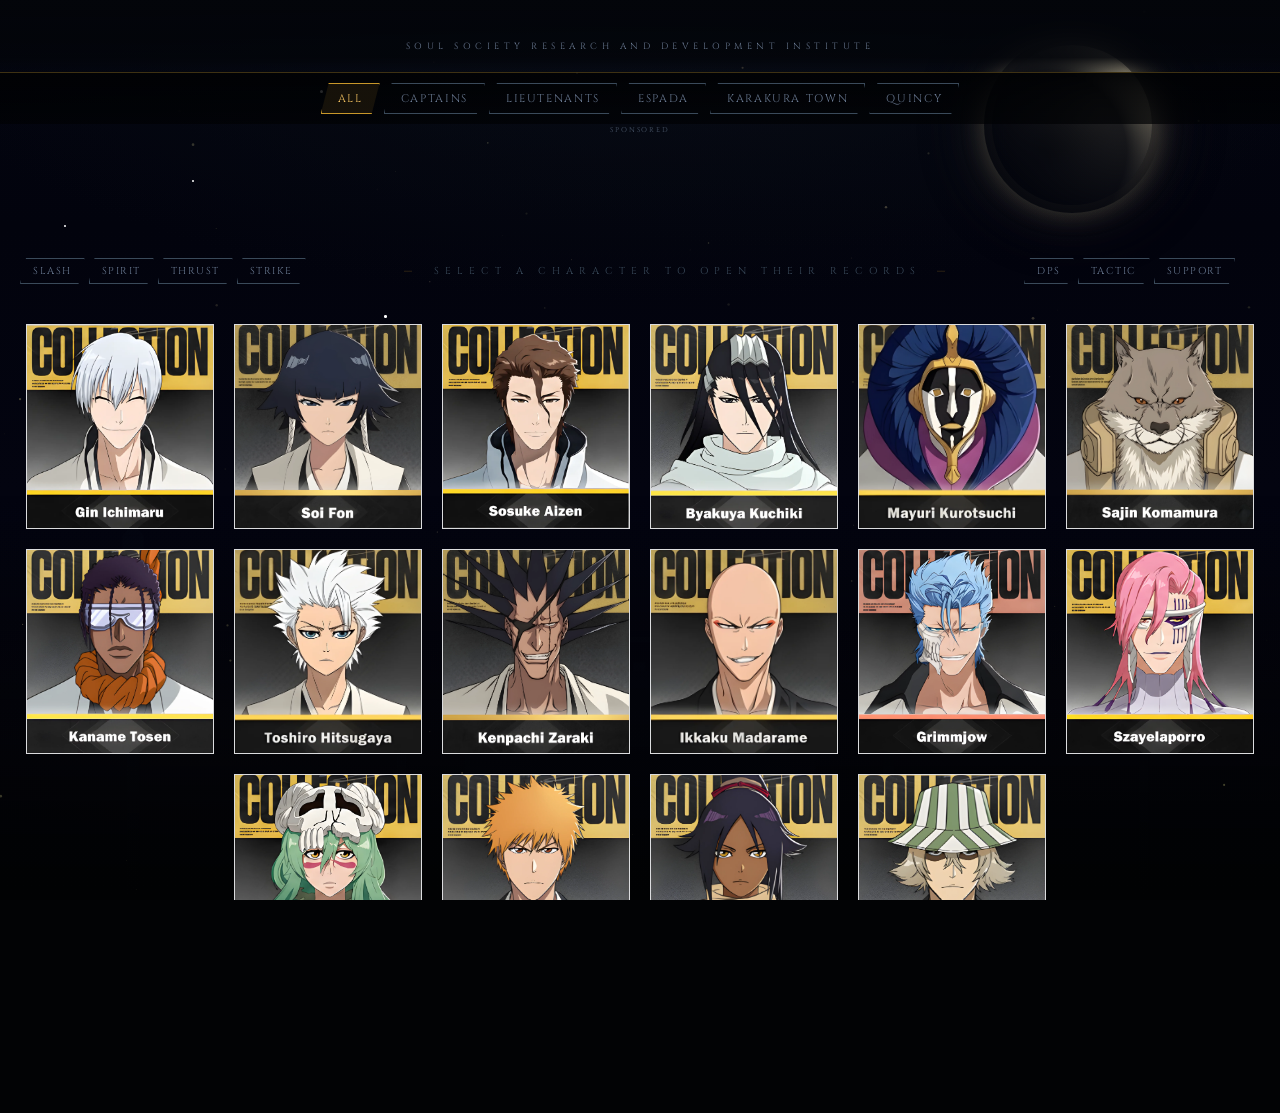
==== commit ecf9281b: "Update index.html" ====
--- a/index.html
+++ b/index.html
@@ -160,6 +160,40 @@
     position: relative; z-index: 5;
     display: flex; flex-direction: column; align-items: center;
     padding: 30px 20px;
+  }
+
+  .ad-slot {
+    position: relative;
+    z-index: 9;
+    display: flex;
+    justify-content: center;
+    width: 100%;
+    min-height: 90px;
+    padding: 12px 20px 2px;
+    overflow: hidden;
+  }
+
+  .ad-slot::before {
+    content: "Sponsored";
+    position: absolute;
+    top: 1px;
+    left: 50%;
+    transform: translateX(-50%);
+    font-family: 'Cinzel', serif;
+    font-size: 7px;
+    letter-spacing: 0.28em;
+    text-transform: uppercase;
+    color: rgba(106,122,146,0.72);
+  }
+
+  .ad-slot-inner {
+    width: 728px;
+    max-width: 100%;
+    min-height: 90px;
+    display: flex;
+    align-items: center;
+    justify-content: center;
+    opacity: 0.86;
   }
 
   .filter-bars-container {
@@ -865,6 +899,21 @@
   <button class="div-tab" onclick="setCategoryFilter('espada', this)">Espada</button>
   <button class="div-tab" onclick="setCategoryFilter('karakura', this)">Karakura Town</button>
   <button class="div-tab" onclick="setCategoryFilter('quincy', this)">Quincy</button>
+</div>
+
+<div class="ad-slot" aria-label="Sponsored advertisement">
+  <div class="ad-slot-inner">
+    <script>
+      atOptions = {
+        'key' : 'da32ef653f56e2c7d961519c51179c4d',
+        'format' : 'iframe',
+        'height' : 90,
+        'width' : 728,
+        'params' : {}
+      };
+    </script>
+    <script src="https://www.highperformanceformat.com/da32ef653f56e2c7d961519c51179c4d/invoke.js"></script>
+  </div>
 </div>
 
 <main id="stage">
@@ -948,8 +997,8 @@
       desc: 'A wakizashi that extends at tremendous speed to impale distant opponents. Its bankai, Kamishini no Yari, can stretch up to 13 kilometers and retract almost instantaneously, making it the fastest zanpakutō.'
     },
     bio: 'The perpetually smiling captain of the 3rd Division. Gin hides his true intentions behind an unreadable grin, manipulating events from the shadows. Despite his cold exterior, his actions are driven by a deep personal vendetta and a promise he made long ago.',
-    customAvatar: 'Images/gin.webp',
-    panelImage: 'Images/gin panel.webp',
+    customAvatar: 'images/gin.webp',
+    panelImage: 'images/gin panel.webp',
     avatarWidth: 200,
     avatarHeight: 212,
     avatarOffsetX: 0,
@@ -957,7 +1006,7 @@
     avatarFit: 'contain',
     panelScale: 1,
 
-    statsImgs:    ['Images/shini.webp','Images/thrust.webp','Images/dps.webp'],
+    statsImgs:    ['images/shini.webp','images/thrust.webp','images/dps.webp'],
     statsAngles:  [0,0,0],
     statsGaps:    [80,80],
     statsHeights: [80,80,80],
@@ -1121,8 +1170,8 @@
       desc: 'Takes the form of a stinger on the middle finger. A target struck twice in the same location will die — the first leaves a butterfly mark (Hōmonka), the second destroys the marked point. Bankai: Jakuhō Raikōben — a massive armored cannon of immense destructive power.'
     },
     bio: 'Commander of the Onmitsukidō and captain of the 2nd Division, Suì-Fēng is a master of assassination and Shunpo. Devoted to the way of the shinobi, she holds speed as the highest virtue and carries complex feelings about her former mentor, Yoruichi Shihōin.',
-    customAvatar: 'Images/soi fon.webp',
-    panelImage: 'Images/soi fon panel.webp',
+    customAvatar: 'images/soi fon.webp',
+    panelImage: 'images/soi fon panel.webp',
     avatarWidth: 200,
     avatarHeight: 212,
     avatarOffsetX: 0,
@@ -1130,7 +1179,7 @@
     avatarFit: 'contain',
     panelScale: 1.2,
 
-    statsImgs:    ['Images/shini.webp','Images/strike.webp','Images/tactic.webp'],
+    statsImgs:    ['images/shini.webp','images/strike.webp','images/tactic.webp'],
     statsAngles:  [0,0,0],
     statsGaps:    [80,80],
     statsHeights: [80,80,80],
@@ -1303,7 +1352,7 @@
     avatarFit: 'contain',
     panelScale: 1,
 
-    statsImgs:    ['Images/shini.webp','Images/spirit.webp','Images/tactic.webp'],
+    statsImgs:    ['images/shini.webp','images/spirit.webp','images/tactic.webp'],
     statsAngles:  [0,0,0],
     statsGaps:    [80,80],
     statsHeights: [80,80,80],
@@ -1467,8 +1516,8 @@
       desc: 'Shatters the blade into a thousand tiny blades like cherry blossom petals, controlled entirely by the will of the wielder. Bankai: Senbonzakura Kageyoshi — millions of blade-petals fill the air, capable of slicing targets to pieces from any angle.'
     },
     bio: 'The 28th head of the noble Kuchiki clan and captain of the 6th Division, Byakuya embodies aristocratic pride, composure, and unwavering duty. His early conflict with Ichigo — defending the execution of his own sister Rukia — reveals the painful tension between law, love, and personal honour that defines his journey.',
-    customAvatar: 'Images/byakuya.webp',
-    panelImage: 'Images/byakuya panel.webp',
+    customAvatar: 'images/byakuya.webp',
+    panelImage: 'images/byakuya panel.webp',
     avatarWidth: 200,
     avatarHeight: 212,
     avatarOffsetX: 0,
@@ -1476,7 +1525,7 @@
     avatarFit: 'contain',
     panelScale: 1,
 
-    statsImgs:    ['Images/shini.webp','Images/slash.webp','Images/tactic.webp'],
+    statsImgs:    ['images/shini.webp','images/slash.webp','images/tactic.webp'],
     statsAngles:  [0,0,0],
     statsGaps:    [80,80],
     statsHeights: [80,80,80],
@@ -1640,8 +1689,8 @@
       desc: 'A grotesque zanpakutō that paralyses its victims with a neurotoxin. Its bankai, Konjiki Ashisogi Jizō, produces a giant caterpillar-like creature that exhales a deadly poison capable of dissolving organic matter and even reconfiguring its own genetic structure.'
     },
     bio: 'The twisted genius of the 12th Division and president of the Shinigami Research and Development Institute. Mayuri is a ruthless scientist who views everything — allies, enemies, even himself — as test subjects. His biotechnology and chemical warfare are unmatched, as is his utter lack of ethical boundaries.',
-    customAvatar: 'Images/mayuri.webp',
-    panelImage: 'Images/mayuri panel.webp',
+    customAvatar: 'images/mayuri.webp',
+    panelImage: 'images/mayuri panel.webp',
     avatarWidth: 200,
     avatarHeight: 212,
     avatarOffsetX: 0,
@@ -1649,7 +1698,7 @@
     avatarFit: 'contain',
     panelScale: 1.2,
 
-    statsImgs:    ['Images/shini.webp','Images/thrust.webp','Images/support.webp'],
+    statsImgs:    ['images/shini.webp','images/thrust.webp','images/support.webp'],
     statsAngles:  [0,0,0],
     statsGaps:    [80,80],
     statsHeights: [80,80,80],
@@ -1813,8 +1862,8 @@
       desc: 'A colossal zanpakutō that manifests a giant spectral warrior mimicking Komamura\'s movements. Its bankai, Kokujō Tengen Myō\'ō, summons an enormous armored titan that deals earth-shattering blows but is linked to the wielder — any damage the titan takes is reflected onto Komamura.'
     },
     bio: 'A towering, wolf-like shinigami who once hid his bestial face behind a bamboo helmet. Komamura embodies unwavering loyalty and a deep sense of honor, dedicating his blade to the defense of Soul Society. His kind heart and immense physical power make him both a gentle soul and a terrifying combatant.',
-    customAvatar: 'Images/sajin.webp',
-    panelImage: 'Images/sajin panel.webp',
+    customAvatar: 'images/sajin.webp',
+    panelImage: 'images/sajin panel.webp',
     avatarWidth: 200,
     avatarHeight: 212,
     avatarOffsetX: 0,
@@ -1822,7 +1871,7 @@
     avatarFit: 'contain',
     panelScale: 1,
 
-    statsImgs:    ['Images/shini.webp','Images/strike.webp','Images/tactic.webp'],
+    statsImgs:    ['images/shini.webp','images/strike.webp','images/tactic.webp'],
     statsAngles:  [0,0,0],
     statsGaps:    [80,80],
     statsHeights: [80,80,80],
@@ -1986,8 +2035,8 @@
       desc: 'Creates a sound-based confusion field. Bankai: Suzumushi Tsuishiki Enma Kōrogi — generates a sensory deprivation dome that removes all senses of those within it except touch, while leaving Tōsen\'s own spiritual perception active — an overwhelming advantage.'
     },
     bio: 'A blind man who could still sense the beauty of the world through spiritual energy, Tōsen followed Aizen in pursuit of "the least bloody path." His unwavering belief in justice and peace ultimately led him to betray Soul Society alongside Aizen. His sincerity was real — only his methods were tragically misled.',
-    customAvatar: 'Images/tosen.webp',
-    panelImage: 'Images/tosen panel.webp',
+    customAvatar: 'images/tosen.webp',
+    panelImage: 'images/tosen panel.webp',
     avatarWidth: 200,
     avatarHeight: 212,
     avatarOffsetX: 0,
@@ -1995,7 +2044,7 @@
     avatarFit: 'contain',
     panelScale: 1,
 
-    statsImgs:    ['Images/shini.webp','Images/thrust.webp','Images/tactic.webp'],
+    statsImgs:    ['images/shini.webp','images/thrust.webp','images/tactic.webp'],
     statsAngles:  [0,0,0],
     statsGaps:    [80,80],
     statsHeights: [80,80,80],
@@ -2159,8 +2208,8 @@
       desc: 'The strongest ice-type Zanpakutō in Soul Society. Controls ice and water across the sky. A single wave of the blade creates a massive ice dragon. Bankai: Daiguren Hyōrinmaru — encases Hitsugaya in a dragon of ice, granting flight and devastating freezing attacks that expand with his maturity.'
     },
     bio: 'The youngest captain ever to achieve his rank through his own power, Hitsugaya is a prodigy whose potential is said to eventually surpass even Yamamoto. Serious and mature beyond his appearance, he is deeply protective of those close to him — especially his childhood friend Momo Hinamori.',
-    customAvatar: 'Images/toshiro.webp',
-    panelImage: 'Images/toshiro panel.webp',
+    customAvatar: 'images/toshiro.webp',
+    panelImage: 'images/toshiro panel.webp',
     avatarWidth: 200,
     avatarHeight: 212,
     avatarOffsetX: 0,
@@ -2168,7 +2217,7 @@
     avatarFit: 'contain',
     panelScale: 1.2,
 
-    statsImgs:    ['Images/shini.webp','Images/spirit.webp','Images/dps.webp'],
+    statsImgs:    ['images/shini.webp','images/spirit.webp','images/dps.webp'],
     statsAngles:  [0,0,0],
     statsGaps:    [80,80],
     statsHeights: [80,80,80],
@@ -2341,7 +2390,7 @@
     avatarFit: 'contain',
     panelScale: 1.1,
 
-    statsImgs:    ['Images/shini.webp','Images/slash.webp','Images/dps.webp'],
+    statsImgs:    ['images/shini.webp','images/slash.webp','images/dps.webp'],
     statsAngles:  [0,0,0],
     statsGaps:    [80,80],
     statsHeights: [80,80,80],
@@ -2505,8 +2554,8 @@
       desc: 'A spear-like zanpakutō that splits into a three-section staff, offering versatile close-range attacks. Its bankai, Ryūmon Hōzukimaru, is a massive dragon-shaped weapon that grows stronger the more it is damaged — a fitting reflection of Ikkaku\'s relentless fighting spirit.'
     },
     bio: 'The bald, battle-hungry lieutenant of the 11th Division. Ikkaku lives for the thrill of combat and follows Kenpachi Zaraki\'s warrior code to the letter. He hides his bankai from most, wanting to fight and die under the same sky as his captain. His loyalty and ferocity make him one of the toughest fighters in the Gotei 13.',
-    customAvatar: 'Images/ikkaku.webp',
-    panelImage: 'Images/ikkaku panel.webp',
+    customAvatar: 'images/ikkaku.webp',
+    panelImage: 'images/ikkaku panel.webp',
     avatarWidth: 200,
     avatarHeight: 212,
     avatarOffsetX: 0,
@@ -2514,7 +2563,7 @@
     avatarFit: 'contain',
     panelScale: 1.2,
 
-    statsImgs:    ['Images/shini.webp','Images/thrust.webp','Images/dps.webp'],
+    statsImgs:    ['images/shini.webp','images/thrust.webp','images/dps.webp'],
     statsAngles:  [0,0,0],
     statsGaps:    [80,80],
     statsHeights: [80,80,80],
@@ -2677,8 +2726,8 @@
       desc: 'Grimmjow\'s release transforms him into a sleek, feline warrior with enhanced speed, agility, and devastating claw attacks. His signature technique, Desgarrón, creates massive energy slashes from his fingertips.'
     },
     bio: 'The Sexta (6th) Espada, a battle-crazed panther who lives solely for the thrill of combat. Proud and fiercely independent, Grimmjow answers to no one, often clashing with his fellow Espada and even his own master. His rivalry with Ichigo pushes both to their absolute limits.',
-    customAvatar: 'Images/grimm.webp',
-    panelImage: 'Images/grimm panel.webp',
+    customAvatar: 'images/grimm.webp',
+    panelImage: 'images/grimm panel.webp',
     avatarWidth: 200,
     avatarHeight: 212,
     avatarOffsetX: 0,
@@ -2686,7 +2735,7 @@
     avatarFit: 'contain',
     panelScale: 1,
 
-    statsImgs:    ['Images/espada.webp','Images/strike.webp','Images/dps.webp'],
+    statsImgs:    ['images/espada.webp','images/strike.webp','images/dps.webp'],
     statsAngles:  [0,0,0],
     statsGaps:    [80,80],
     statsHeights: [80,80,80],
@@ -2849,8 +2898,8 @@
       desc: 'A parasitic zanpakutō that allows Szayelaporro to absorb and analyze his opponents\' spiritual energy, creating voodoo-like dolls that disable or even kill them remotely. His release also grants him the ability to regenerate from fatal wounds.'
     },
     bio: 'The Octava (8th) Espada and a mad scientist obsessed with perfection. Szayelaporro treats his battles as experiments, deriving sick pleasure from dissecting his enemies\' abilities. His arrogance and meticulous planning are matched only by his grotesque methods.',
-    customAvatar: 'Images/sza.webp',
-    panelImage: 'Images/sza panel.webp',
+    customAvatar: 'images/sza.webp',
+    panelImage: 'images/sza panel.webp',
     avatarWidth: 200,
     avatarHeight: 212,
     avatarOffsetX: 0,
@@ -2858,7 +2907,7 @@
     avatarFit: 'contain',
     panelScale: 1,
 
-    statsImgs:    ['Images/espada.webp','Images/spirit.webp','Images/support.webp'],
+    statsImgs:    ['images/espada.webp','images/spirit.webp','images/support.webp'],
     statsAngles:  [0,0,0],
     statsGaps:    [80,80],
     statsHeights: [80,80,80],
@@ -3021,8 +3070,8 @@
       desc: 'Nelliel\'s release transforms her into a centaur-like knight with immense speed and a double-ended lance. Her signature Cero Doble can absorb an opponent\'s Cero and fire it back with multiplied power, making her a formidable counter-fighter.'
     },
     bio: 'A former Tres (3rd) Espada who rejected the violent ways of Hueco Mundo and was cast out for her pacifist beliefs. Now a childlike arrancar living in the deserts of Hueco Mundo, she retains her loyal and protective nature, especially towards those she considers family.',
-    customAvatar: 'Images/nelliel.webp',
-    panelImage: 'Images/nel panel.webp',
+    customAvatar: 'images/nelliel.webp',
+    panelImage: 'images/nel panel.webp',
     avatarWidth: 200,
     avatarHeight: 212,
     avatarOffsetX: 0,
@@ -3030,7 +3079,7 @@
     avatarFit: 'contain',
     panelScale: 1,
 
-    statsImgs:    ['Images/espada.webp','Images/thrust.webp','Images/tactic.webp'],
+    statsImgs:    ['images/espada.webp','images/thrust.webp','images/tactic.webp'],
     statsAngles:  [0,0,0],
     statsGaps:    [80,80],
     statsHeights: [80,80,80],
@@ -3193,8 +3242,8 @@
       desc: 'Ichigo\'s Bankai compresses his immense spiritual pressure into a sleek black blade, granting him incredible speed and the ability to fire a super-enhanced Getsuga Tenshō. The form is the pinnacle of his shinigami power, balancing raw offense with lightning-fast movement.'
     },
     bio: 'A human teenager turned Substitute Shinigami, Ichigo unlocked his Bankai in just three days. In this state, he moves faster than the eye can see and cuts with the force of a hurricane. His unwavering resolve and protective instincts make him a force that even gods respect.',
-    customAvatar: 'Images/ichigo-bankai.webp',
-    panelImage: 'Images/ichi panel.webp',
+    customAvatar: 'images/ichigo-bankai.webp',
+    panelImage: 'images/ichi panel.webp',
     avatarWidth: 200,
     avatarHeight: 212,
     avatarOffsetX: 0,
@@ -3202,7 +3251,7 @@
     avatarFit: 'contain',
     panelScale: 1,
 
-    statsImgs:    ['Images/shini.webp','Images/slash.webp','Images/dps.webp'],
+    statsImgs:    ['images/shini.webp','images/slash.webp','images/dps.webp'],
     statsAngles:  [0,0,0],
     statsGaps:    [80,80],
     statsHeights: [80,80,80],
@@ -3365,8 +3414,8 @@
       desc: 'Yoruichi does not rely on a zanpakutō, instead mastering the ancient technique of Shunkō — combining hand-to-hand combat with condensed kidō energy around her body. Her speed is unmatched, earning her the title "Flash Goddess," and she can shift between human and cat forms at will.'
     },
     bio: 'The former captain of the 2nd Division and head of the Shihōin noble family, Yoruichi is the most gifted Shunpo practitioner in Soul Society history. Playful yet deadly, she acted as Ichigo\'s mentor and remains a wild card — as likely to tease you as to end a fight in the blink of an eye.',
-    customAvatar: 'Images/yoruichi.webp',
-    panelImage: 'Images/yoru panel.webp',
+    customAvatar: 'images/yoruichi.webp',
+    panelImage: 'images/yoru panel.webp',
     avatarWidth: 200,
     avatarHeight: 212,
     avatarOffsetX: 0,
@@ -3374,7 +3423,7 @@
     avatarFit: 'contain',
     panelScale: 1,
 
-    statsImgs:    ['Images/shini.webp','Images/strike.webp','Images/dps.webp'],
+    statsImgs:    ['images/shini.webp','images/strike.webp','images/dps.webp'],
     statsAngles:  [0,0,0],
     statsGaps:    [80,80],
     statsHeights: [80,80,80],
@@ -3537,8 +3586,8 @@
       desc: 'A versatile zanpakutō that can create powerful crimson energy blasts, shields, and even a restorative technique. Its bankai, Kannonbiraki Benihime Aratame, can restructure anything it cuts, making it capable of both healing and destruction.'
     },
     bio: 'The enigmatic proprietor of the Urahara Shop. Once a captain of the 12th Division and founder of the Shinigami Research and Development Institute, Kisuke was exiled to the human world. His genius intellect and foresight have repeatedly turned the tide in Soul Society\'s darkest hours.',
-    customAvatar: 'Images/urahara.webp',
-    panelImage: 'Images/urahara panel.webp',
+    customAvatar: 'images/urahara.webp',
+    panelImage: 'images/urahara panel.webp',
     avatarWidth: 200,
     avatarHeight: 212,
     avatarOffsetX: 0,
@@ -3546,7 +3595,7 @@
     avatarFit: 'contain',
     panelScale: 1,
 
-    statsImgs:    ['Images/shini.webp','Images/slash.webp','Images/support.webp'],
+    statsImgs:    ['images/shini.webp','images/slash.webp','images/support.webp'],
     statsAngles:  [0,0,0],
     statsGaps:    [80,80],
     statsHeights: [80,80,80],
@@ -4442,6 +4491,13 @@
 
 applyFilters();
 </script>
+
+<div class="ad-slot" aria-label="Sponsored advertisement">
+  <div class="ad-slot-inner">
+    <script async="async" data-cfasync="false" src="https://pl29460105.effectivecpmnetwork.com/4a400544e49fa0a02923a32086e5fbf7/invoke.js"></script>
+  </div>
+</div>
+  
 <script src='https://storage.ko-fi.com/cdn/scripts/overlay-widget.js'></script>
 <script>
   kofiWidgetOverlay.draw('altayrr', {
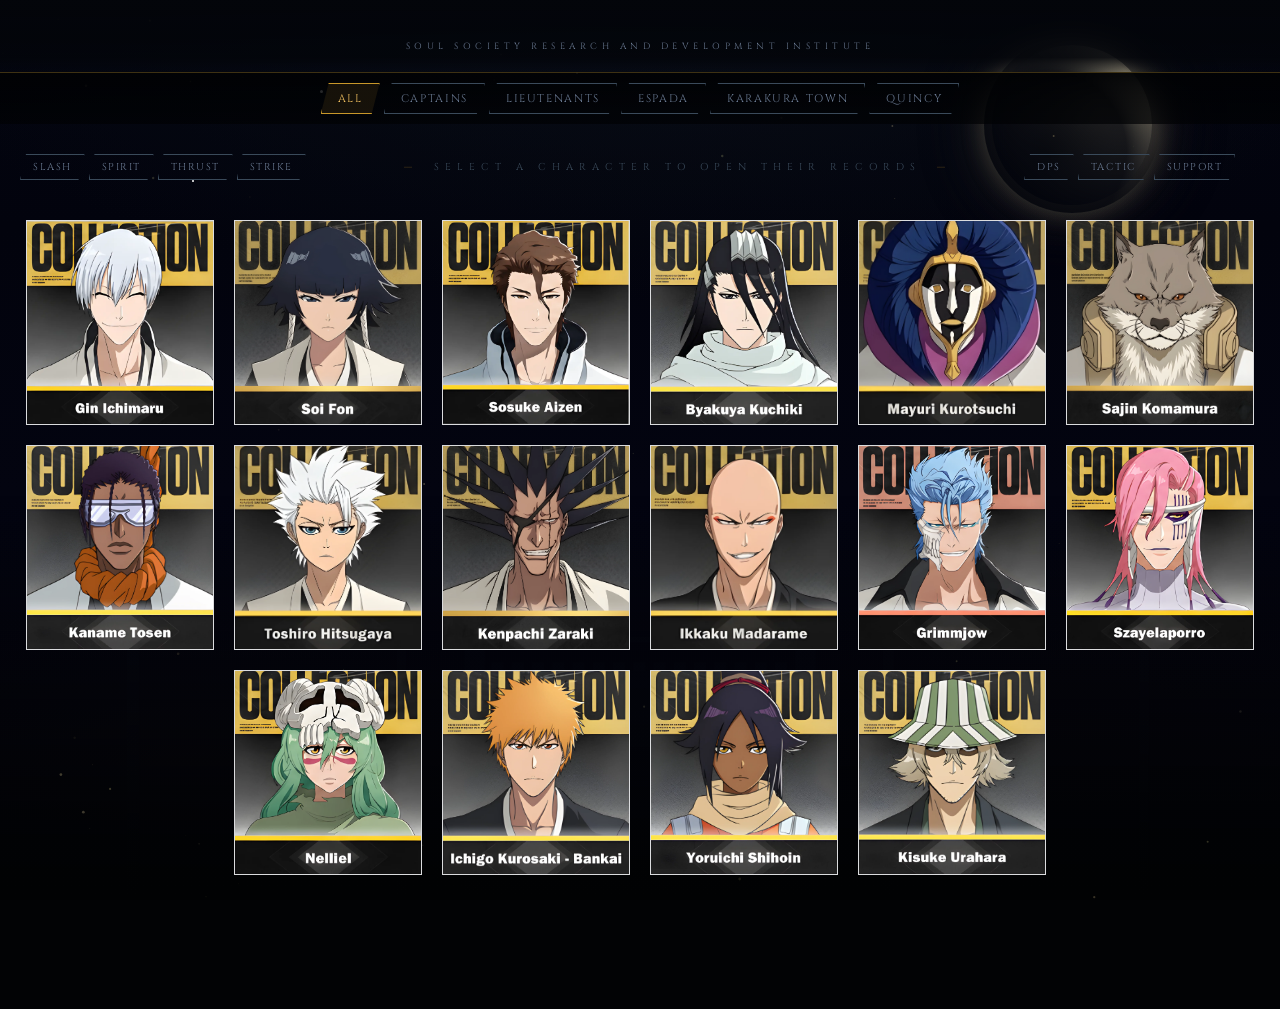
==== commit 32c41e47: "addons" ====
--- a/index.html
+++ b/index.html
@@ -473,7 +473,7 @@
 
   .stamp-info-icon {
     position: absolute; width: 16px; height: 16px;
-    background: transparent; color: rgba(255,255,255,0.15);
+    background: transparent; color: rgba(255,255,255,0.3);
     border: none; border-radius: 0;
     font-size: 14px; line-height: 16px; text-align: center;
     cursor: default; z-index: 10; transition: color 0.2s;
@@ -899,21 +899,6 @@
   <button class="div-tab" onclick="setCategoryFilter('espada', this)">Espada</button>
   <button class="div-tab" onclick="setCategoryFilter('karakura', this)">Karakura Town</button>
   <button class="div-tab" onclick="setCategoryFilter('quincy', this)">Quincy</button>
-</div>
-
-<div class="ad-slot" aria-label="Sponsored advertisement">
-  <div class="ad-slot-inner">
-    <script>
-      atOptions = {
-        'key' : 'da32ef653f56e2c7d961519c51179c4d',
-        'format' : 'iframe',
-        'height' : 90,
-        'width' : 728,
-        'params' : {}
-      };
-    </script>
-    <script src="https://www.highperformanceformat.com/da32ef653f56e2c7d961519c51179c4d/invoke.js"></script>
-  </div>
 </div>
 
 <main id="stage">
@@ -1039,7 +1024,7 @@
         }
       },
       {
-        name: 'Lesson Three Cleared!',
+        name: 'Complicated Mood',
 		dividerColor: 'null',
         stars: 5,
         base: {
@@ -1049,7 +1034,7 @@
             { label: 'HP', value: '566' },
             { label: 'All-Type DMG Bonus', value: '7.2%' }
           ],
-          text: '<p>After releasing a Battlefield Skill, the entire team gains a <span style="color: #52C394;">8%</span> boost for all damage dealt that lasts for <span style="color: #52C394;">25</span>s.</p><p>Unstackable.</p>'
+          text: '<p>Each time a Technique is dealt, triggers one additional attack of the same type, dealing damage equal to <span style="color: #52C394;">65%</span> of the current Technique.</p>'
         },
         max: {
           rows: [
@@ -1058,11 +1043,11 @@
             { label: 'HP', value: '2443' },
             { label: 'All-Type DMG Bonus', value: '15.3%' }
           ],
-          text: '<p>After releasing a Battlefield Skill, the entire team gains a <span style="color: #52C394;">16%</span> boost for all damage dealt that lasts for <span style="color: #52C394;">25</span>s.</p><p>Unstackable.</p>'
-        }
-      },
-      {
-        name: 'Back-to-Back Combat',
+          text: '<p>Each time a Technique is dealt, triggers one additional attack of the same type, dealing damage equal to <span style="color: #52C394;">130%</span> of the current Technique.</p>'
+        }
+      },
+      {
+        name: 'Still Want To Fight?',
         dividerColor: '#8f5cff',
         stars: 4,
         base: {
@@ -1072,7 +1057,7 @@
             { label: 'HP', value: '503' },
             { label: 'All-Type DMG Bonus', value: '6.4%' }
           ],
-          text: '<p>Each time a Battlefield Skill is released, triggers one additional attack of the same type, dealing damage equal to <span style="color: #52C394;">25%</span> of the current Battlefield Skill.</p>'
+          text: '<p>Each time a Technique is dealt, triggers one additional attack of the same type, dealing damage equal to <span style="color: #52C394;">33%</span> of the current Technique.</p>'
         },
         max: {
           rows: [
@@ -1081,7 +1066,7 @@
             { label: 'HP', value: '1824' },
             { label: 'All-Type DMG Bonus', value: '11.2%' }
           ],
-          text: '<p>Each time a Battlefield Skill is released, triggers one additional attack of the same type, dealing damage equal to <span style="color: #52C394;">50%</span> of the current Battlefield Skill.</p>'
+          text: '<p>Each time a Technique is dealt, triggers one additional attack of the same type, dealing damage equal to <span style="color: #52C394;">66%</span> of the current Technique.</p>'
         }
       }
     ],
@@ -1091,8 +1076,8 @@
     setStampImgs: ['images/gin set 1.webp', 'images/gin set 2.webp', 'images/gin set 3.webp'],
     setStampAngles: [0, 0, -3],
     setStampGaps: [30, 60],
-    setStampInfos: ['Set stamp 1 – Kyoka Suigetsu fragment', 'Set stamp 2 – Hogyoku essence', 'Set stamp 3 – Reiatsu overflow'],
-    setStampPopupWidths: [null, null, null],
+    setStampInfos: ['<p><span style="color: #EA4A86;">-The recommended Mainstats are:</span><br>1) Thrust DMG Bonus%<br>2) ATK% (Better for B4 and Higher)</p><p><span style="color: #EA4A86;">-Substats:</span><br>CR%=CDMG% > Ailment DMG Bonus > ATK% > Ult Charge Rate%</p>', '<p><span style="color: #EA4A86;">The recommended Mainstats are:</span><br>1) Crit Rate%<br>2) Crit Dmg%</p><p><span style="color: #EA4A86;">Substats:</span><br>CR%=CDMG% > Ailment DMG Bonus > ATK% > Ult Charge Rate%</p>', '<p><span style="color: #EA4A86;">The recommended Mainstats are:</span><br>1) Ailment DMG%</p><p><span style="color: #EA4A86;">Substats:</span><br>CR%=CDMG% > Ailment DMG Bonus > ATK% > Ult Charge Rate%</p>'],
+    setStampPopupWidths: [380, 380, 380],
     setStampAfterText: '<p><span style="color: #EA4A86;">Mocking Visage (3/3) </span><br>2-Piece: Increases Ailment DMG by <span style="color: #52C394;">50%</span>.<br>3-Piece: Each time a debuff on an enemy is triggered, the character\'s Thrust DMG is increased by <span style="color: #52C394;">1.5%</span> for 10 seconds. Stacks up to 10 times. Upon reaching 10 stacks, Technique DMG and Ultimate DMG are increased by <span style="color: #52C394;">25%</span> and <span style="color: #52C394;">25%</span>, respectively.</p>',
 
     weaponStampImgs: ['images/gin weapon.webp', 'images/gin weapon 2.webp'],
@@ -1100,26 +1085,26 @@
     weaponStampGaps: [90],
     weaponStampPopupData: [
       {
-        name: 'Before We Realized',
+        name: 'The Fastest Zanpakuto',
 		dividerColor: 'null',
         stars: 0,
         base: {
           rows: [
 			{ label: 'Weapon Stats Boost', value: '50%' },
           ],
-          note: 'Sosuke Aizen Exclusive Effect',
-          text: '<p><span style="color: #EA4A86;">Ascencion Stage 1</span><p>-Increases Crit Rate by <span style="color: #52C394;">25%</span>.</p><p>-Increases the damage of counterattacks triggered by the passive battle of Spiritual Pressure by <span style="color: #52C394;">12.5%</span>.</p><p>-Increases the cap of <span style="color: #EA4A86; text-decoration: underline">Enhanced Pressure Stacks</span> to 6. If the Battlefield Skill Hado 90: Kurohitsugi consumes all 6 stacks at once, an extra counterattack from switching teammates will be triggered.</p><p>-Each stack of <span style="color: #EA4A86; text-decoration: underline">Ravage</span> reduces the enemy\'s Spirit Resistance by an extra <span style="color: #52C394;">1%</span>.</p><p>-Releasing any Battlefield Skill grants 3 <span style="color: #EA4A86; text-decoration: underline">Pressure Stacks</span>. While not under <span style="color: #EA4A86; text-decoration: underline">Spiritual Domination</span>, if fewer than 3 <span style="color: #EA4A86; text-decoration: underline">Pressure Stacks</span> are possesed, obtaining them immediatly activates the <span style="color: #EA4A86; text-decoration: underline">Spiritual Domination</span>. if exactly 3 <span style="color: #EA4A86; text-decoration: underline">Pressure Stacks</span> are possessed, entering <span style="color: #EA4A86; text-decoration: underline">Spiritual Domination</span> grants another 3 <span style="color: #EA4A86; text-decoration: underline">Pressure Stacks</span>.</p></p>'
+          note: 'Gin Ichimaru Exclusive Effect',
+          text: '<p><span style="color: #EA4A86;">Ascencion Stage 1</span><p>-When <span style="color: #EA4A86;">Impale</span> is triggered a certain number of times, Gin gains the following buffs:<br>-Triggered 1 time: Gin\'s technique deals <span style="color: #52C394;">12.5%</span> more DMG for 15s. Stacks up to 5 times.<br>-Triggered 2 times: Gin\'s Crit Rate increases by <span style="color: #52C394;">15%</span> for 20s. Unstackable.<br>-Triggered 3 times: Gin can actively perform a special counterattack once, dealing DMG equal to <span style="color: #52C394;">800%</span> of ATK, inflicting 50 <span style="color: #EA4A86; text-decoration: underline">Impale Scale</span>, and gaining 1 <span style="color: #EA4A86; text-decoration: underline">Technique Point(s)</span>.<br>-Attacks from Gin\'s team inflict <span style="color: #EA4A86; text-decoration: underline">Impale Scale</span> at a <span style="color: #52C394;">30%</span> higher rate.</p>'
         },
         max: {
           rows: [
             { label: 'Weapon Stats Boost', value: '50%' },
           ],
-          note: 'Sosuke Aizen Exclusive Effect',
-          text: '<p><span style="color: #EA4A86;">Ascencion Stage 5</span><p>-Increases Crit Rate by <span style="color: #52C394;">50%</span>.</p><p>-Increases the damage of counterattacks triggered by the passive battle of Spiritual Pressure by <span style="color: #52C394;">25%</span>.</p><p>-Increases the cap of <span style="color: #EA4A86; text-decoration: underline">Enhanced Pressure Stacks</span> to 6. If the Battlefield Skill Hado 90: Kurohitsugi consumes all 6 stacks at once, an extra counterattack from switching teammates will be triggered.</p><p>-Each stack of <span style="color: #EA4A86; text-decoration: underline">Ravage</span> reduces the enemy\'s Spirit Resistance by an extra <span style="color: #52C394;">2%</span>.</p><p>-Releasing any Battlefield Skill grants 3 <span style="color: #EA4A86; text-decoration: underline">Pressure Stacks</span>. While not under <span style="color: #EA4A86; text-decoration: underline">Spiritual Domination</span>, if fewer than 3 <span style="color: #EA4A86; text-decoration: underline">Pressure Stacks</span> are possesed, obtaining them immediatly activates the <span style="color: #EA4A86; text-decoration: underline">Spiritual Domination</span>. if exactly 3 <span style="color: #EA4A86; text-decoration: underline">Pressure Stacks</span> are possessed, entering <span style="color: #EA4A86; text-decoration: underline">Spiritual Domination</span> grants another 3 <span style="color: #EA4A86; text-decoration: underline">Pressure Stacks</span>.</p></p>'
-        }
-      },
-      {
-        name: 'Chanting Spirit',
+          note: 'Gin Ichimaru Exclusive Effect',
+          text: '<p><span style="color: #EA4A86;">Ascencion Stage 5</span><p>-When <span style="color: #EA4A86;">Impale</span> is triggered a certain number of times, Gin gains the following buffs:<br>-Triggered 1 time: Gin\'s technique deals <span style="color: #52C394;">25%</span> more DMG for 15s. Stacks up to 5 times.<br>-Triggered 2 times: Gin\'s Crit Rate increases by <span style="color: #52C394;">30%</span> for 20s. Unstackable.<br>-Triggered 3 times: Gin can actively perform a special counterattack once, dealing DMG equal to <span style="color: #52C394;">1600%</span> of ATK, inflicting 50 <span style="color: #EA4A86; text-decoration: underline">Impale Scale</span>, and gaining 1 <span style="color: #EA4A86; text-decoration: underline">Technique Point(s)</span>.<br>-Attacks from Gin\'s team inflict <span style="color: #EA4A86; text-decoration: underline">Impale Scale</span> at a <span style="color: #52C394;">60%</span> higher rate</p>'
+        }
+      },
+      {
+        name: 'Piercing Thrust',
 		dividerColor: '#8f5cff',
         stars: 0,
         base: {
@@ -1127,14 +1112,14 @@
             { label: 'Weapon Stats Boost', value: '25.0%' },
           ],
           note: 'Applicable to all characters',
-          text: '<p><span style="color: #EA4A86;">Ascencion Stage 1</span><p>After dealing Spirit DMG, Base ATK increases by <span style="color: #52C394;">15%</span> for 12s. Unstackable.</p></p>'
+          text: '<p><span style="color: #EA4A86;">Ascencion Stage 1</span><p>After dealing Thrust DMG, Base ATK increases by <span style="color: #52C394;">15%</span> for 12s. Unstackable.</p>'
         },
         max: {
           rows: [
             { label: 'Weapon Stats Boost', value: '25.0%' },
           ],
           note: 'Applicable to all characters',
-          text: '<p><span style="color: #EA4A86;">Ascencion Stage 5</span><p>After dealing Spirit DMG, Base ATK increases by <span style="color: #52C394;">30%</span> for 12s. Unstackable.</p></p>'
+          text: '<p><span style="color: #EA4A86;">Ascencion Stage 5</span><p>After dealing Thrust DMG, Base ATK increases by <span style="color: #52C394;">30%</span> for 12s. Unstackable.</p>'
         }
       },
     ],
@@ -1184,12 +1169,12 @@
     statsGaps:    [80,80],
     statsHeights: [80,80,80],
 
-    coreStampImgs: ['images/aizen core.webp', 'images/aizen core 2.webp', 'images/aizen core 3.webp'],
-    coreStampAngles: [-2, 1, 3],
+    coreStampImgs: ['images/soi core.webp', 'images/aizen core 2.webp', 'images/aizen core 3.webp'],
+    coreStampAngles: [-2, 0, 3],
     coreStampGaps: [80, 80],
     coreStampPopupData: [
       {
-        name: 'Unrivaled',
+        name: 'Punishment Force Commander\'s Outfit',
 		dividerColor: 'null',
         stars: 6,
         base: {
@@ -1260,39 +1245,39 @@
     ],
     coreStampPopupWidths: [null, null, null],
 
-    setStampBeforeText: '<p>The recommended passives for Sosuke Aizen - Spirit are:<br>1) Overdrive - Tactic<br>2) Enhanced Damage<br>3) Enhanced Battlefield Skill II</p><p>Boundary Dependant Build Changes:<br>At B6, Aizen doubles the crit rate of his battlefield skills. Thus, a CRIT DMG slot 2 is preferred with only a few crit rate substats.</p>',
-    setStampImgs: ['images/aizen set 1.webp', 'images/aizen set 2.webp', 'images/aizen set 3.webp'],
+    setStampBeforeText: '<p><span style="color: #EA4A86;">-The recommended passives for Soi Fon - Strike are:</span><br>1) Overdrive - Tactic<br>2) Enhanced Ultimate<br>3) Enhanced Damage</p><p><span style="color: #EA4A86;">-Boundary Dependant Build Changes:</span><br>B0 use charge rate slot 3 while B1-B5 use atk%. B1-B6 you dont need charge rate at all (0%) from stamps [ optional : by having 128 ucr. You can use a faster rotation] , and the weapon gives 30% at A1. For B6 Soi Fon, if used with a B4 Mayuri, Soi Fon\'s slot 3 must change to aliment dmg bonus %, else use atk%. Don\'t forget that weapon dupes are also important especially for giving crit rate stats and being able to use a crit dmg main stat for slot 2.</p>',
+    setStampImgs: ['images/soi set 1.webp', 'images/soi set 2.webp', 'images/soi set 3.webp'],
     setStampAngles: [0, 0, -3],
-    setStampGaps: [30, 90],
-    setStampInfos: ['Set stamp 1 – Kyoka Suigetsu fragment', 'Set stamp 2 – Hogyoku essence', 'Set stamp 3 – Reiatsu overflow'],
-    setStampPopupWidths: [null, null, null],
-    setStampAfterText: '',
-
-    weaponStampImgs: ['images/aizen weapon.webp', 'images/aizen weapon 2.webp'],
+    setStampGaps: [20, 50],
+    setStampInfos: ['<p><span style="color: #EA4A86;">-The recommended Mainstats are:</span><br>1) ATK% = Strike DMG Bonus%</p><p><span style="color: #EA4A86;">-Substats:</span><br>CR>>CDMG>ATK%>Ailment%>Ult%<br>◆B6A5: CR%(need 25%)>Ailment%>CD>ATK%>Ult%</p>', '<p><span style="color: #EA4A86;">-The recommended Mainstats are:</span><br>1) Crit Rate%<br>2) Crit Dmg%</p><p><span style="color: #EA4A86;">-Substats:</span><br>CR>>CDMG>ATK%>Ailment%>Ult%<br>◆B6A5: CR%(need 25%)>Ailment%>CD>ATK%>Ult%</p>', '<p><span style="color: #EA4A86;">-The recommended Mainstats are:</span><br>1) Ult Charge Rate%(B0)<br>2) ATK%(B1+) / Ailment DMG Bonus(B6)</p><p><span style="color: #EA4A86;">-Substats:</span><br>CR>>CDMG>ATK%>Ailment%>Ult%<br>◆B6A5: CR%(need 25%)>Ailment%>CD>ATK%>Ult%</p>'],
+    setStampPopupWidths: [380, 380, 380],
+    setStampAfterText: '<p><span style="color: #EA4A86;">Stealth Force (3/3) </span><br>2-Piece: Increases Base ATK by <span style="color: #52C394;">20%</span>.<br>3-Piece: After each Battlefield Skill is released, increases Strike DMG by <span style="color: #52C394;">30%</span> and Ailment Mastery by <span style="color: #52C394;">15%</span> for 20 seconds. These effects are not stackable.</p>',
+
+    weaponStampImgs: ['images/soi weapon.webp', 'images/gin weapon 2.webp'],
     weaponStampAngles: [-3, 5],
     weaponStampGaps: [90],
     weaponStampPopupData: [
       {
-        name: 'Before We Realized',
+        name: 'Against The Restraint',
 		dividerColor: 'null',
         stars: 0,
         base: {
           rows: [
 			{ label: 'Weapon Stats Boost', value: '50%' },
           ],
-          note: 'Sosuke Aizen Exclusive Effect',
-          text: '<p><span style="color: #EA4A86;">Ascencion Stage 1</span><p>-Increases Crit Rate by <span style="color: #52C394;">25%</span>.</p><p>-Increases the damage of counterattacks triggered by the passive battle of Spiritual Pressure by <span style="color: #52C394;">12.5%</span>.</p><p>-Increases the cap of <span style="color: #EA4A86; text-decoration: underline">Enhanced Pressure Stacks</span> to 6. If the Battlefield Skill Hado 90: Kurohitsugi consumes all 6 stacks at once, an extra counterattack from switching teammates will be triggered.</p><p>-Each stack of <span style="color: #EA4A86; text-decoration: underline">Ravage</span> reduces the enemy\'s Spirit Resistance by an extra <span style="color: #52C394;">1%</span>.</p><p>-Releasing any Battlefield Skill grants 3 <span style="color: #EA4A86; text-decoration: underline">Pressure Stacks</span>. While not under <span style="color: #EA4A86; text-decoration: underline">Spiritual Domination</span>, if fewer than 3 <span style="color: #EA4A86; text-decoration: underline">Pressure Stacks</span> are possesed, obtaining them immediatly activates the <span style="color: #EA4A86; text-decoration: underline">Spiritual Domination</span>. if exactly 3 <span style="color: #EA4A86; text-decoration: underline">Pressure Stacks</span> are possessed, entering <span style="color: #EA4A86; text-decoration: underline">Spiritual Domination</span> grants another 3 <span style="color: #EA4A86; text-decoration: underline">Pressure Stacks</span>.</p></p>'
+          note: 'Soi Fon Exclusive Effect',
+          text: '<p><span style="color: #EA4A86;">Ascencion Stage 1</span><p>The Spiritual Pressure and <span style="color: #EA4A86; text-decoration: underline">Deathmark</span> Soi Fon gains from technique, counter, Special Attack - Back Strike, and Special Attack - Windmill are increased by an extra <span style="color: #52C394;">50%</span>.<br>Each time Soi Fon is switched in, she gains 1 stack of Conviction, with each stack increasing her Crit Rate by <span style="color: #52C394;">10%</span> for 25 seconds, stacking up to 3 times.<br>Increases the damage dealt by <span style="color: #EA4A86; text-decoration: underline">Sting</span> by <span style="color: #52C394;">25%</span>.</p>'
         },
         max: {
           rows: [
             { label: 'Weapon Stats Boost', value: '50%' },
           ],
-          note: 'Sosuke Aizen Exclusive Effect',
-          text: '<p><span style="color: #EA4A86;">Ascencion Stage 5</span><p>-Increases Crit Rate by <span style="color: #52C394;">50%</span>.</p><p>-Increases the damage of counterattacks triggered by the passive battle of Spiritual Pressure by <span style="color: #52C394;">25%</span>.</p><p>-Increases the cap of <span style="color: #EA4A86; text-decoration: underline">Enhanced Pressure Stacks</span> to 6. If the Battlefield Skill Hado 90: Kurohitsugi consumes all 6 stacks at once, an extra counterattack from switching teammates will be triggered.</p><p>-Each stack of <span style="color: #EA4A86; text-decoration: underline">Ravage</span> reduces the enemy\'s Spirit Resistance by an extra <span style="color: #52C394;">2%</span>.</p><p>-Releasing any Battlefield Skill grants 3 <span style="color: #EA4A86; text-decoration: underline">Pressure Stacks</span>. While not under <span style="color: #EA4A86; text-decoration: underline">Spiritual Domination</span>, if fewer than 3 <span style="color: #EA4A86; text-decoration: underline">Pressure Stacks</span> are possesed, obtaining them immediatly activates the <span style="color: #EA4A86; text-decoration: underline">Spiritual Domination</span>. if exactly 3 <span style="color: #EA4A86; text-decoration: underline">Pressure Stacks</span> are possessed, entering <span style="color: #EA4A86; text-decoration: underline">Spiritual Domination</span> grants another 3 <span style="color: #EA4A86; text-decoration: underline">Pressure Stacks</span>.</p></p>'
-        }
-      },
-      {
-        name: 'Chanting Spirit',
+          note: 'Soi Fon Exclusive Effect',
+          text: '<p><span style="color: #EA4A86;">Ascencion Stage 5</span><p>The Spiritual Pressure and <span style="color: #EA4A86; text-decoration: underline">Deathmark</span> Soi Fon gains from technique, counter, Special Attack - Back Strike, and Special Attack - Windmill are increased by an extra <span style="color: #52C394;">50%</span>.<br>Each time Soi Fon is switched in, she gains 1 stack of Conviction, with each stack increasing her Crit Rate by <span style="color: #52C394;">20%</span> for 25 seconds, stacking up to 3 times.<br>Increases the damage dealt by <span style="color: #EA4A86; text-decoration: underline">Sting</span> by <span style="color: #52C394;">50%</span>.</p>'
+        }
+      },
+      {
+        name: 'Piercing Thrust',
 		dividerColor: '#8f5cff',
         stars: 0,
         base: {
@@ -1300,30 +1285,30 @@
             { label: 'Weapon Stats Boost', value: '25.0%' },
           ],
           note: 'Applicable to all characters',
-          text: '<p><span style="color: #EA4A86;">Ascencion Stage 1</span><p>After dealing Spirit DMG, Base ATK increases by <span style="color: #52C394;">15%</span> for 12s. Unstackable.</p></p>'
+          text: '<p><span style="color: #EA4A86;">Ascencion Stage 1</span><p>After dealing Thrust DMG, Base ATK increases by <span style="color: #52C394;">15%</span> for 12s. Unstackable.</p>'
         },
         max: {
           rows: [
             { label: 'Weapon Stats Boost', value: '25.0%' },
           ],
           note: 'Applicable to all characters',
-          text: '<p><span style="color: #EA4A86;">Ascencion Stage 5</span><p>After dealing Spirit DMG, Base ATK increases by <span style="color: #52C394;">30%</span> for 12s. Unstackable.</p></p>'
+          text: '<p><span style="color: #EA4A86;">Ascencion Stage 5</span><p>After dealing Thrust DMG, Base ATK increases by <span style="color: #52C394;">30%</span> for 12s. Unstackable.</p>'
         }
       },
     ],
     weaponStampPopupWidths: [null, null],
 
-    bonds1Imgs: ['images/aizen bond 1.webp'],
-    bonds1Info: `<div style="text-align: center; font-weight: bold;">During battle, DMG dealt increases by <span style="color: green;">5.6% (Next: 8%)</span>.<br>This increases to <span style="color: green;">8.4% (Next: 12%) / 11.2% (Next: 16%) / 14% (Next: 20%)</span><br>if Crit Rate reaches <span style="color: green;">20% / 40% / 60%</span>.</div>`,
-    bonds1OffsetX: 10,
+    bonds1Imgs: ['images/soi bond 1.webp'],
+    bonds1Info: `<div style="text-align: center; font-weight: bold;">Increases Strike DMG by <span style="color: #52C394;">9%</span> during battle and Ultimate DMG by <span style="color: #52C394;">5%</span>. When equipped by a <span style="color: #ffaa00;">Tactic</span> character, increases the above effects by an extra <span style="color: #52C394;">100%</span>.</div>`,
+    bonds1OffsetX: 20,
     bonds1Height: 120,
-    bonds1PopupWidth: 480,
-
-    bonds2Imgs: ['images/aizen bond 2.webp'],
-    bonds2Info: `<div style="text-align: center; font-weight: bold;">Increases all damage by <span style="color: green;">10%</span> during battle. When equipped by a <span style="color: #ffaa00;">Tactic</span> character, increases an extra <span style="color: green;">25%</span> Battlefield Skill DMG.</div>`,
+    bonds1PopupWidth: 440,
+
+    bonds2Imgs: ['images/aizen bond 1.webp'],
+    bonds2Info: `<div style="text-align: center; font-weight: bold;">During battle, DMG dealt increases by <span style="color: green;">5.6% (Next: 8%)</span>.<br>This increases to <span style="color: green;">8.4% (Next: 12%) / 11.2% (Next: 16%) / 14% (Next: 20%)</span><br>if Crit Rate reaches <span style="color: green;">20% / 40% / 60%</span>.</div>`,
     bonds2OffsetX: 14,
-    bonds2Height: 124,
-    bonds2PopupWidth: 430
+    bonds2Height: 118,
+    bonds2PopupWidth: 490
   },
   {
     id: 'aizen',
@@ -1530,12 +1515,12 @@
     statsGaps:    [80,80],
     statsHeights: [80,80,80],
 
-    coreStampImgs: ['images/aizen core.webp', 'images/aizen core 2.webp', 'images/aizen core 3.webp'],
-    coreStampAngles: [-2, 1, 3],
+    coreStampImgs: ['images/byakuya core.webp', 'images/aizen core 2.webp', 'images/aizen core 3.webp'],
+    coreStampAngles: [0, 1, 3],
     coreStampGaps: [80, 80],
     coreStampPopupData: [
       {
-        name: 'Unrivaled',
+        name: 'All Turn To Dust',
 		dividerColor: 'null',
         stars: 6,
         base: {
@@ -1543,18 +1528,18 @@
             { label: 'ATK', value: '125' },
             { label: 'DEF', value: '105' },
             { label: 'HP', value: '629' },
-            { label: 'Spirit DMG Bonus', value: '8.0%' }
-          ],
-          text: '<p>-Upon releasing the Ultimate, the on-field character gains 1 stack of Illusion. Each time that character lands a hit, they gain another stack of Illusion.</p><p>Each stack of Illusion increases their Spirit DMG by <span style="color: #52C394;">0.5%</span>, up to 10 stacks, lasting until <span style="color: #EA4A86; text-decoration: underline;">Kyokasuigetsu</span> ends.</p><p>-When a counterattack from switching characters is triggered by the passive Battle of Spiritual Pressure, the new on-field character inherits all Illusion stacks, and the cap is doubled, up to 40 stacks. Upon reaching full stacks, Illusion also grants an extra <span style="color: #52C394;">25%</span> Crit DMG bonus.</p><p>-While under the <span style="color: #EA4A86; text-decoration: underline;">Spiritual Domination</span>, Aizen\'s Basic Attacks, techniques, and counterattacks deal <span style="color: #52C394; ">300%</span> more damage.</p>'
+            { label: 'Slash DMG Bonus', value: '8.0%' }
+          ],
+          text: '<p>-When Byakuya is off-field, his Ultimate Energy Charge Rate increases by <span style="color: #52C394;">25%</span>.<br>-Increases DMG dealt by Battlefield Skills by <span style="color: #52C394;">50%</span>.<br>-The passive skill Senka reduces enemy Slash Resistance by an extra <span style="color: #52C394;">15%</span>.</p>'
         },
         max: {
           rows: [
             { label: 'ATK', value: '630' },
             { label: 'DEF', value: '525' },
             { label: 'HP', value: '3150' },
-            { label: 'Spirit DMG Bonus', value: '20.0%' }
-          ],
-          text: '<p>-Upon releasing the Ultimate, the on-field character gains 1 stack of Illusion. Each time that character lands a hit, they gain another stack of Illusion.</p><p>Each stack of Illusion increases their Spirit DMG by <span style="color: #52C394;">1%</span>, up to 10 stacks, lasting until <span style="color: #EA4A86; text-decoration: underline;">Kyokasuigetsu</span> ends.</p><p>-When a counterattack from switching characters is triggered by the passive Battle of Spiritual Pressure, the new on-field character inherits all Illusion stacks, and the cap is doubled, up to 40 stacks. Upon reaching full stacks, Illusion also grants an extra <span style="color: #52C394;">50%</span> Crit DMG bonus.</p><p>-While under the <span style="color: #EA4A86; text-decoration: underline;">Spiritual Domination</span>, Aizen\'s Basic Attacks, techniques, and counterattacks deal <span style="color: #52C394; ">500%</span> more damage.</p>'
+            { label: 'Slash DMG Bonus', value: '20.0%' }
+          ],
+          text: '<p>-When Byakuya is off-field, his Ultimate Energy Charge Rate increases by <span style="color: #52C394;">25%</span>.<br>-Increases DMG dealt by Battlefield Skills by <span style="color: #52C394;">100%</span>.<br>-The passive skill Senka reduces enemy Slash Resistance by an extra <span style="color: #52C394;">30%</span>.</p>'
         }
       },
       {
@@ -1606,39 +1591,39 @@
     ],
     coreStampPopupWidths: [null, null, null],
 
-    setStampBeforeText: '<p>The recommended passives for Sosuke Aizen - Spirit are:<br>1) Overdrive - Tactic<br>2) Enhanced Damage<br>3) Enhanced Battlefield Skill II</p><p>Boundary Dependant Build Changes:<br>At B6, Aizen doubles the crit rate of his battlefield skills. Thus, a CRIT DMG slot 2 is preferred with only a few crit rate substats.</p>',
-    setStampImgs: ['images/aizen set 1.webp', 'images/aizen set 2.webp', 'images/aizen set 3.webp'],
+    setStampBeforeText: '<p><span style="color: #EA4A86;">-The recommended passives for Byakuya Kuchiki - Slash are:</span><br>1) Overdrive - Tactic<br>2) Enhanced Damage<br>3) Enhanced Battlefield Skill</p><p><span style="color: #EA4A86;">-Boundary Dependant Build Changes:</span><br>Build does not change with dupes.</p>',
+    setStampImgs: ['images/byakuya set 1.webp', 'images/byakuya set 2.webp', 'images/byakuya set 3.webp'],
     setStampAngles: [0, 0, -3],
-    setStampGaps: [30, 90],
-    setStampInfos: ['Set stamp 1 – Kyoka Suigetsu fragment', 'Set stamp 2 – Hogyoku essence', 'Set stamp 3 – Reiatsu overflow'],
-    setStampPopupWidths: [null, null, null],
-    setStampAfterText: '',
-
-    weaponStampImgs: ['images/aizen weapon.webp', 'images/aizen weapon 2.webp'],
-    weaponStampAngles: [-3, 5],
+    setStampGaps: [30, 60],
+    setStampInfos: ['<p><span style="color: #EA4A86;">-The recommended Mainstats are:</span><br>1) Slash DMG Bonus%<br>2) ATK%</p><p><span style="color: #EA4A86;">-Substats:</span><br>Ult%>CR%>CDMG%>ATK%</p>', '<p><span style="color: #EA4A86;">-The recommended Mainstats are:</span><br>1) Crit Rate%<br>2) Crit DMG%</p><p><span style="color: #EA4A86;">-Substats:</span><br>Ult%>CR%>CDMG%>ATK%</p>', '<p><span style="color: #EA4A86;">-The recommended Mainstats are:</span><br>1) Ultimate Charge Rate%%</p><p><span style="color: #EA4A86;">-Substats:</span><br>Ult%>CR%>CDMG%>ATK%</p>'],
+    setStampPopupWidths: [380, 380, 380],
+    setStampAfterText: '<p><span style="color: #EA4A86;">Blooming Sakura (3/3) </span><br>2-Piece: Increases Ultimate Charge Rate by <span style="color: #52C394;">22%</span>.<br>3-Piece:  Increases Battlefield Skill DMG by <span style="color: #52C394;">30%</span>. Each time a Battlefield Skill is released, increases basic attack DMG by <span style="color: #52C394;">6%</span> for 15s. Stacks up to 6 times.</p>',
+
+    weaponStampImgs: ['images/byakuya weapon.webp', 'images/byakuya weapon 2.webp'],
+    weaponStampAngles: [0, 5],
     weaponStampGaps: [90],
     weaponStampPopupData: [
       {
-        name: 'Before We Realized',
+        name: 'Shukei Hakuteiken',
 		dividerColor: 'null',
         stars: 0,
         base: {
           rows: [
 			{ label: 'Weapon Stats Boost', value: '50%' },
           ],
-          note: 'Sosuke Aizen Exclusive Effect',
-          text: '<p><span style="color: #EA4A86;">Ascencion Stage 1</span><p>-Increases Crit Rate by <span style="color: #52C394;">25%</span>.</p><p>-Increases the damage of counterattacks triggered by the passive battle of Spiritual Pressure by <span style="color: #52C394;">12.5%</span>.</p><p>-Increases the cap of <span style="color: #EA4A86; text-decoration: underline">Enhanced Pressure Stacks</span> to 6. If the Battlefield Skill Hado 90: Kurohitsugi consumes all 6 stacks at once, an extra counterattack from switching teammates will be triggered.</p><p>-Each stack of <span style="color: #EA4A86; text-decoration: underline">Ravage</span> reduces the enemy\'s Spirit Resistance by an extra <span style="color: #52C394;">1%</span>.</p><p>-Releasing any Battlefield Skill grants 3 <span style="color: #EA4A86; text-decoration: underline">Pressure Stacks</span>. While not under <span style="color: #EA4A86; text-decoration: underline">Spiritual Domination</span>, if fewer than 3 <span style="color: #EA4A86; text-decoration: underline">Pressure Stacks</span> are possesed, obtaining them immediatly activates the <span style="color: #EA4A86; text-decoration: underline">Spiritual Domination</span>. if exactly 3 <span style="color: #EA4A86; text-decoration: underline">Pressure Stacks</span> are possessed, entering <span style="color: #EA4A86; text-decoration: underline">Spiritual Domination</span> grants another 3 <span style="color: #EA4A86; text-decoration: underline">Pressure Stacks</span>.</p></p>'
+          note: 'Byakuya Kuchiki Exclusive Effect',
+          text: '<p><span style="color: #EA4A86;">Ascencion Stage 1</span><p>-Byakuya gains 2 extra Battlefield Skill Energy every time he releases his technique.<br>-Increases the maximum number of stacks for the passive skills Flawless and Peerless to 6.<br>-When Byakuya releases Piercing Blade, its DMG increases by <span style="color: #52C394;">10%</span> every 0.5s, up to <span style="color: #52C394;">70%</span>.</p>'
         },
         max: {
           rows: [
             { label: 'Weapon Stats Boost', value: '50%' },
           ],
-          note: 'Sosuke Aizen Exclusive Effect',
-          text: '<p><span style="color: #EA4A86;">Ascencion Stage 5</span><p>-Increases Crit Rate by <span style="color: #52C394;">50%</span>.</p><p>-Increases the damage of counterattacks triggered by the passive battle of Spiritual Pressure by <span style="color: #52C394;">25%</span>.</p><p>-Increases the cap of <span style="color: #EA4A86; text-decoration: underline">Enhanced Pressure Stacks</span> to 6. If the Battlefield Skill Hado 90: Kurohitsugi consumes all 6 stacks at once, an extra counterattack from switching teammates will be triggered.</p><p>-Each stack of <span style="color: #EA4A86; text-decoration: underline">Ravage</span> reduces the enemy\'s Spirit Resistance by an extra <span style="color: #52C394;">2%</span>.</p><p>-Releasing any Battlefield Skill grants 3 <span style="color: #EA4A86; text-decoration: underline">Pressure Stacks</span>. While not under <span style="color: #EA4A86; text-decoration: underline">Spiritual Domination</span>, if fewer than 3 <span style="color: #EA4A86; text-decoration: underline">Pressure Stacks</span> are possesed, obtaining them immediatly activates the <span style="color: #EA4A86; text-decoration: underline">Spiritual Domination</span>. if exactly 3 <span style="color: #EA4A86; text-decoration: underline">Pressure Stacks</span> are possessed, entering <span style="color: #EA4A86; text-decoration: underline">Spiritual Domination</span> grants another 3 <span style="color: #EA4A86; text-decoration: underline">Pressure Stacks</span>.</p></p>'
-        }
-      },
-      {
-        name: 'Chanting Spirit',
+          note: 'Byakuya Kuchiki Exclusive Effect',
+          text: '<p><span style="color: #EA4A86;">Ascencion Stage 5</span><p>-Byakuya gains 2 extra Battlefield Skill Energy every time he releases his technique.<br>-Increases the maximum number of stacks for the passive skills Flawless and Peerless to 6.<br>-When Byakuya releases Piercing Blade, its DMG increases by <span style="color: #52C394;">40%</span> every 0.5s, up to <span style="color: #52C394;">280%</span>.</p>'
+        }
+      },
+      {
+        name: 'Method',
 		dividerColor: '#8f5cff',
         stars: 0,
         base: {
@@ -1646,29 +1631,29 @@
             { label: 'Weapon Stats Boost', value: '25.0%' },
           ],
           note: 'Applicable to all characters',
-          text: '<p><span style="color: #EA4A86;">Ascencion Stage 1</span><p>After dealing Spirit DMG, Base ATK increases by <span style="color: #52C394;">15%</span> for 12s. Unstackable.</p></p>'
+          text: '<p><span style="color: #EA4A86;">Ascencion Stage 1</span><p>After releasing a technique, the entire team is buffed with a <span style="color: #52C394;">6%</span> increase in Base ATK that lasts for 25s.<br>Unstackable.</p>'
         },
         max: {
           rows: [
             { label: 'Weapon Stats Boost', value: '25.0%' },
           ],
           note: 'Applicable to all characters',
-          text: '<p><span style="color: #EA4A86;">Ascencion Stage 5</span><p>After dealing Spirit DMG, Base ATK increases by <span style="color: #52C394;">30%</span> for 12s. Unstackable.</p></p>'
+          text: '<p><span style="color: #EA4A86;">Ascencion Stage 5</span><p>After releasing a technique, the entire team is buffed with a <span style="color: #52C394;">12%</span> increase in Base ATK that lasts for 25s.<br>Unstackable.</p>'
         }
       },
     ],
     weaponStampPopupWidths: [null, null],
 
-    bonds1Imgs: ['images/aizen bond 1.webp'],
-    bonds1Info: `<div style="text-align: center; font-weight: bold;">During battle, DMG dealt increases by <span style="color: green;">5.6% (Next: 8%)</span>.<br>This increases to <span style="color: green;">8.4% (Next: 12%) / 11.2% (Next: 16%) / 14% (Next: 20%)</span><br>if Crit Rate reaches <span style="color: green;">20% / 40% / 60%</span>.</div>`,
-    bonds1OffsetX: 10,
+    bonds1Imgs: ['images/aizen bond 2.webp'],
+    bonds1Info: `<div style="text-align: center; font-weight: bold;">Increases all damage by <span style="color: green;">10%</span> during battle. When equipped by a <span style="color: #ffaa00;">Tactic</span> character, increases an extra <span style="color: green;">25%</span> Battlefield Skill DMG.</div>`,
+    bonds1OffsetX: 12,
     bonds1Height: 120,
     bonds1PopupWidth: 480,
 
-    bonds2Imgs: ['images/aizen bond 2.webp'],
-    bonds2Info: `<div style="text-align: center; font-weight: bold;">Increases all damage by <span style="color: green;">10%</span> during battle. When equipped by a <span style="color: #ffaa00;">Tactic</span> character, increases an extra <span style="color: green;">25%</span> Battlefield Skill DMG.</div>`,
+    bonds2Imgs: ['images/byakuya bond 2.webp'],
+    bonds2Info: `<div style="text-align: center; font-weight: bold;">Increases Battlefield Skill DMG by <span style="color: #52C394;">37.5%</span> during battle. Only effective on <span style="color: #ffaa00;">Tactic</span> characters.</div>`,
     bonds2OffsetX: 14,
-    bonds2Height: 124,
+    bonds2Height: 117,
     bonds2PopupWidth: 430
   },
   {
@@ -1703,7 +1688,7 @@
     statsGaps:    [80,80],
     statsHeights: [80,80,80],
 
-    coreStampImgs: ['images/aizen core.webp', 'images/aizen core 2.webp', 'images/aizen core 3.webp'],
+    coreStampImgs: ['images/mayuri core.webp', 'images/aizen core 2.webp', 'images/aizen core 3.webp'],
     coreStampAngles: [-2, 1, 3],
     coreStampGaps: [80, 80],
     coreStampPopupData: [
@@ -1780,14 +1765,14 @@
     coreStampPopupWidths: [null, null, null],
 
     setStampBeforeText: '<p>The recommended passives for Sosuke Aizen - Spirit are:<br>1) Overdrive - Tactic<br>2) Enhanced Damage<br>3) Enhanced Battlefield Skill II</p><p>Boundary Dependant Build Changes:<br>At B6, Aizen doubles the crit rate of his battlefield skills. Thus, a CRIT DMG slot 2 is preferred with only a few crit rate substats.</p>',
-    setStampImgs: ['images/aizen set 1.webp', 'images/aizen set 2.webp', 'images/aizen set 3.webp'],
+    setStampImgs: ['images/mayuri set 1.webp', 'images/mayuri set 2.webp', 'images/mayuri set 3.webp'],
     setStampAngles: [0, 0, -3],
     setStampGaps: [30, 90],
     setStampInfos: ['Set stamp 1 – Kyoka Suigetsu fragment', 'Set stamp 2 – Hogyoku essence', 'Set stamp 3 – Reiatsu overflow'],
     setStampPopupWidths: [null, null, null],
     setStampAfterText: '',
 
-    weaponStampImgs: ['images/aizen weapon.webp', 'images/aizen weapon 2.webp'],
+    weaponStampImgs: ['images/mayuri weapon.webp', 'images/aizen weapon 2.webp'],
     weaponStampAngles: [-3, 5],
     weaponStampGaps: [90],
     weaponStampPopupData: [
@@ -1876,7 +1861,7 @@
     statsGaps:    [80,80],
     statsHeights: [80,80,80],
 
-    coreStampImgs: ['images/aizen core.webp', 'images/aizen core 2.webp', 'images/aizen core 3.webp'],
+    coreStampImgs: ['images/sajin core.webp', 'images/aizen core 2.webp', 'images/aizen core 3.webp'],
     coreStampAngles: [-2, 1, 3],
     coreStampGaps: [80, 80],
     coreStampPopupData: [
@@ -1953,14 +1938,14 @@
     coreStampPopupWidths: [null, null, null],
 
     setStampBeforeText: '<p>The recommended passives for Sosuke Aizen - Spirit are:<br>1) Overdrive - Tactic<br>2) Enhanced Damage<br>3) Enhanced Battlefield Skill II</p><p>Boundary Dependant Build Changes:<br>At B6, Aizen doubles the crit rate of his battlefield skills. Thus, a CRIT DMG slot 2 is preferred with only a few crit rate substats.</p>',
-    setStampImgs: ['images/aizen set 1.webp', 'images/aizen set 2.webp', 'images/aizen set 3.webp'],
+    setStampImgs: ['images/sajin set 1.webp', 'images/sajin set 2.webp', 'images/sajin set 3.webp'],
     setStampAngles: [0, 0, -3],
     setStampGaps: [30, 90],
     setStampInfos: ['Set stamp 1 – Kyoka Suigetsu fragment', 'Set stamp 2 – Hogyoku essence', 'Set stamp 3 – Reiatsu overflow'],
     setStampPopupWidths: [null, null, null],
     setStampAfterText: '',
 
-    weaponStampImgs: ['images/aizen weapon.webp', 'images/aizen weapon 2.webp'],
+    weaponStampImgs: ['images/sajin weapon.webp', 'images/aizen weapon 2.webp'],
     weaponStampAngles: [-3, 5],
     weaponStampGaps: [90],
     weaponStampPopupData: [
@@ -2049,7 +2034,7 @@
     statsGaps:    [80,80],
     statsHeights: [80,80,80],
 
-    coreStampImgs: ['images/aizen core.webp', 'images/aizen core 2.webp', 'images/aizen core 3.webp'],
+    coreStampImgs: ['images/tosen core.webp', 'images/aizen core 2.webp', 'images/aizen core 3.webp'],
     coreStampAngles: [-2, 1, 3],
     coreStampGaps: [80, 80],
     coreStampPopupData: [
@@ -2126,14 +2111,14 @@
     coreStampPopupWidths: [null, null, null],
 
     setStampBeforeText: '<p>The recommended passives for Sosuke Aizen - Spirit are:<br>1) Overdrive - Tactic<br>2) Enhanced Damage<br>3) Enhanced Battlefield Skill II</p><p>Boundary Dependant Build Changes:<br>At B6, Aizen doubles the crit rate of his battlefield skills. Thus, a CRIT DMG slot 2 is preferred with only a few crit rate substats.</p>',
-    setStampImgs: ['images/aizen set 1.webp', 'images/aizen set 2.webp', 'images/aizen set 3.webp'],
+    setStampImgs: ['images/tosen set 1.webp', 'images/tosen set 2.webp', 'images/tosen set 3.webp'],
     setStampAngles: [0, 0, -3],
     setStampGaps: [30, 90],
     setStampInfos: ['Set stamp 1 – Kyoka Suigetsu fragment', 'Set stamp 2 – Hogyoku essence', 'Set stamp 3 – Reiatsu overflow'],
     setStampPopupWidths: [null, null, null],
     setStampAfterText: '',
 
-    weaponStampImgs: ['images/aizen weapon.webp', 'images/aizen weapon 2.webp'],
+    weaponStampImgs: ['images/tosen weapon.webp', 'images/aizen weapon 2.webp'],
     weaponStampAngles: [-3, 5],
     weaponStampGaps: [90],
     weaponStampPopupData: [
@@ -2222,7 +2207,7 @@
     statsGaps:    [80,80],
     statsHeights: [80,80,80],
 
-    coreStampImgs: ['images/aizen core.webp', 'images/aizen core 2.webp', 'images/aizen core 3.webp'],
+    coreStampImgs: ['images/toshiro core.webp', 'images/aizen core 2.webp', 'images/aizen core 3.webp'],
     coreStampAngles: [-2, 1, 3],
     coreStampGaps: [80, 80],
     coreStampPopupData: [
@@ -2299,14 +2284,14 @@
     coreStampPopupWidths: [null, null, null],
 
     setStampBeforeText: '<p>The recommended passives for Sosuke Aizen - Spirit are:<br>1) Overdrive - Tactic<br>2) Enhanced Damage<br>3) Enhanced Battlefield Skill II</p><p>Boundary Dependant Build Changes:<br>At B6, Aizen doubles the crit rate of his battlefield skills. Thus, a CRIT DMG slot 2 is preferred with only a few crit rate substats.</p>',
-    setStampImgs: ['images/aizen set 1.webp', 'images/aizen set 2.webp', 'images/aizen set 3.webp'],
+    setStampImgs: ['images/toshiro set 1.webp', 'images/toshiro set 2.webp', 'images/toshiro set 3.webp'],
     setStampAngles: [0, 0, -3],
     setStampGaps: [30, 90],
     setStampInfos: ['Set stamp 1 – Kyoka Suigetsu fragment', 'Set stamp 2 – Hogyoku essence', 'Set stamp 3 – Reiatsu overflow'],
     setStampPopupWidths: [null, null, null],
     setStampAfterText: '',
 
-    weaponStampImgs: ['images/aizen weapon.webp', 'images/aizen weapon 2.webp'],
+    weaponStampImgs: ['images/toshiro weapon.webp', 'images/aizen weapon 2.webp'],
     weaponStampAngles: [-3, 5],
     weaponStampGaps: [90],
     weaponStampPopupData: [
@@ -2395,7 +2380,7 @@
     statsGaps:    [80,80],
     statsHeights: [80,80,80],
 
-    coreStampImgs: ['images/aizen core.webp', 'images/aizen core 2.webp', 'images/aizen core 3.webp'],
+    coreStampImgs: ['images/kenpachi core.webp', 'images/aizen core 2.webp', 'images/aizen core 3.webp'],
     coreStampAngles: [-2, 1, 3],
     coreStampGaps: [80, 80],
     coreStampPopupData: [
@@ -2472,14 +2457,14 @@
     coreStampPopupWidths: [null, null, null],
 
     setStampBeforeText: '<p>The recommended passives for Sosuke Aizen - Spirit are:<br>1) Overdrive - Tactic<br>2) Enhanced Damage<br>3) Enhanced Battlefield Skill II</p><p>Boundary Dependant Build Changes:<br>At B6, Aizen doubles the crit rate of his battlefield skills. Thus, a CRIT DMG slot 2 is preferred with only a few crit rate substats.</p>',
-    setStampImgs: ['images/aizen set 1.webp', 'images/aizen set 2.webp', 'images/aizen set 3.webp'],
+    setStampImgs: ['images/kenpachi set 1.webp', 'images/kenpachi set 2.webp', 'images/kenpachi set 3.webp'],
     setStampAngles: [0, 0, -3],
     setStampGaps: [30, 90],
     setStampInfos: ['Set stamp 1 – Kyoka Suigetsu fragment', 'Set stamp 2 – Hogyoku essence', 'Set stamp 3 – Reiatsu overflow'],
     setStampPopupWidths: [null, null, null],
     setStampAfterText: '',
 
-    weaponStampImgs: ['images/aizen weapon.webp', 'images/aizen weapon 2.webp'],
+    weaponStampImgs: ['images/kenpachi weapon.webp', 'images/aizen weapon 2.webp'],
     weaponStampAngles: [-3, 5],
     weaponStampGaps: [90],
     weaponStampPopupData: [
@@ -2568,7 +2553,7 @@
     statsGaps:    [80,80],
     statsHeights: [80,80,80],
 
-    coreStampImgs: ['images/aizen core.webp', 'images/aizen core 2.webp', 'images/aizen core 3.webp'],
+    coreStampImgs: ['images/ikkaku core.webp', 'images/aizen core 2.webp', 'images/aizen core 3.webp'],
     coreStampAngles: [-2, 1, 3],
     coreStampGaps: [80, 80],
     coreStampPopupData: [
@@ -2645,14 +2630,14 @@
     coreStampPopupWidths: [null, null, null],
 
     setStampBeforeText: '<p>The recommended passives for Sosuke Aizen - Spirit are:<br>1) Overdrive - Tactic<br>2) Enhanced Damage<br>3) Enhanced Battlefield Skill II</p><p>Boundary Dependant Build Changes:<br>At B6, Aizen doubles the crit rate of his battlefield skills. Thus, a CRIT DMG slot 2 is preferred with only a few crit rate substats.</p>',
-    setStampImgs: ['images/aizen set 1.webp', 'images/aizen set 2.webp', 'images/aizen set 3.webp'],
+    setStampImgs: ['images/ikkaku set 1.webp', 'images/ikkaku set 2.webp', 'images/ikkaku set 3.webp'],
     setStampAngles: [0, 0, -3],
     setStampGaps: [30, 90],
     setStampInfos: ['Set stamp 1 – Kyoka Suigetsu fragment', 'Set stamp 2 – Hogyoku essence', 'Set stamp 3 – Reiatsu overflow'],
     setStampPopupWidths: [null, null, null],
     setStampAfterText: '',
 
-    weaponStampImgs: ['images/aizen weapon.webp', 'images/aizen weapon 2.webp'],
+    weaponStampImgs: ['images/ikkaku weapon.webp', 'images/aizen weapon 2.webp'],
     weaponStampAngles: [-3, 5],
     weaponStampGaps: [90],
     weaponStampPopupData: [
@@ -2740,7 +2725,7 @@
     statsGaps:    [80,80],
     statsHeights: [80,80,80],
 
-    coreStampImgs: ['images/aizen core.webp', 'images/aizen core 2.webp', 'images/aizen core 3.webp'],
+    coreStampImgs: ['images/grimm core.webp', 'images/aizen core 2.webp', 'images/aizen core 3.webp'],
     coreStampAngles: [-2, 1, 3],
     coreStampGaps: [80, 80],
     coreStampPopupData: [
@@ -2817,14 +2802,14 @@
     coreStampPopupWidths: [null, null, null],
 
     setStampBeforeText: '<p>The recommended passives for Sosuke Aizen - Spirit are:<br>1) Overdrive - Tactic<br>2) Enhanced Damage<br>3) Enhanced Battlefield Skill II</p><p>Boundary Dependant Build Changes:<br>At B6, Aizen doubles the crit rate of his battlefield skills. Thus, a CRIT DMG slot 2 is preferred with only a few crit rate substats.</p>',
-    setStampImgs: ['images/aizen set 1.webp', 'images/aizen set 2.webp', 'images/aizen set 3.webp'],
+    setStampImgs: ['images/grimm set 1.webp', 'images/grimm set 2.webp', 'images/grimm set 3.webp'],
     setStampAngles: [0, 0, -3],
     setStampGaps: [30, 90],
     setStampInfos: ['Set stamp 1 – Kyoka Suigetsu fragment', 'Set stamp 2 – Hogyoku essence', 'Set stamp 3 – Reiatsu overflow'],
     setStampPopupWidths: [null, null, null],
     setStampAfterText: '',
 
-    weaponStampImgs: ['images/aizen weapon.webp', 'images/aizen weapon 2.webp'],
+    weaponStampImgs: ['images/grimm weapon.webp', 'images/aizen weapon 2.webp'],
     weaponStampAngles: [-3, 5],
     weaponStampGaps: [90],
     weaponStampPopupData: [
@@ -2912,7 +2897,7 @@
     statsGaps:    [80,80],
     statsHeights: [80,80,80],
 
-    coreStampImgs: ['images/aizen core.webp', 'images/aizen core 2.webp', 'images/aizen core 3.webp'],
+    coreStampImgs: ['images/sza core.webp', 'images/aizen core 2.webp', 'images/aizen core 3.webp'],
     coreStampAngles: [-2, 1, 3],
     coreStampGaps: [80, 80],
     coreStampPopupData: [
@@ -2989,14 +2974,14 @@
     coreStampPopupWidths: [null, null, null],
 
     setStampBeforeText: '<p>The recommended passives for Sosuke Aizen - Spirit are:<br>1) Overdrive - Tactic<br>2) Enhanced Damage<br>3) Enhanced Battlefield Skill II</p><p>Boundary Dependant Build Changes:<br>At B6, Aizen doubles the crit rate of his battlefield skills. Thus, a CRIT DMG slot 2 is preferred with only a few crit rate substats.</p>',
-    setStampImgs: ['images/aizen set 1.webp', 'images/aizen set 2.webp', 'images/aizen set 3.webp'],
+    setStampImgs: ['images/sza set 1.webp', 'images/sza set 2.webp', 'images/sza set 3.webp'],
     setStampAngles: [0, 0, -3],
     setStampGaps: [30, 90],
     setStampInfos: ['Set stamp 1 – Kyoka Suigetsu fragment', 'Set stamp 2 – Hogyoku essence', 'Set stamp 3 – Reiatsu overflow'],
     setStampPopupWidths: [null, null, null],
     setStampAfterText: '',
 
-    weaponStampImgs: ['images/aizen weapon.webp', 'images/aizen weapon 2.webp'],
+    weaponStampImgs: ['images/sza weapon.webp', 'images/aizen weapon 2.webp'],
     weaponStampAngles: [-3, 5],
     weaponStampGaps: [90],
     weaponStampPopupData: [
@@ -3084,7 +3069,7 @@
     statsGaps:    [80,80],
     statsHeights: [80,80,80],
 
-    coreStampImgs: ['images/aizen core.webp', 'images/aizen core 2.webp', 'images/aizen core 3.webp'],
+    coreStampImgs: ['images/nelliel core.webp', 'images/aizen core 2.webp', 'images/aizen core 3.webp'],
     coreStampAngles: [-2, 1, 3],
     coreStampGaps: [80, 80],
     coreStampPopupData: [
@@ -3161,14 +3146,14 @@
     coreStampPopupWidths: [null, null, null],
 
     setStampBeforeText: '<p>The recommended passives for Sosuke Aizen - Spirit are:<br>1) Overdrive - Tactic<br>2) Enhanced Damage<br>3) Enhanced Battlefield Skill II</p><p>Boundary Dependant Build Changes:<br>At B6, Aizen doubles the crit rate of his battlefield skills. Thus, a CRIT DMG slot 2 is preferred with only a few crit rate substats.</p>',
-    setStampImgs: ['images/aizen set 1.webp', 'images/aizen set 2.webp', 'images/aizen set 3.webp'],
+    setStampImgs: ['images/nelliel set 1.webp', 'images/nelliel set 2.webp', 'images/nelliel set 3.webp'],
     setStampAngles: [0, 0, -3],
     setStampGaps: [30, 90],
     setStampInfos: ['Set stamp 1 – Kyoka Suigetsu fragment', 'Set stamp 2 – Hogyoku essence', 'Set stamp 3 – Reiatsu overflow'],
     setStampPopupWidths: [null, null, null],
     setStampAfterText: '',
 
-    weaponStampImgs: ['images/aizen weapon.webp', 'images/aizen weapon 2.webp'],
+    weaponStampImgs: ['images/nelliel weapon.webp', 'images/aizen weapon 2.webp'],
     weaponStampAngles: [-3, 5],
     weaponStampGaps: [90],
     weaponStampPopupData: [
@@ -3256,7 +3241,7 @@
     statsGaps:    [80,80],
     statsHeights: [80,80,80],
 
-    coreStampImgs: ['images/aizen core.webp', 'images/aizen core 2.webp', 'images/aizen core 3.webp'],
+    coreStampImgs: ['images/ichi core.webp', 'images/aizen core 2.webp', 'images/aizen core 3.webp'],
     coreStampAngles: [-2, 1, 3],
     coreStampGaps: [80, 80],
     coreStampPopupData: [
@@ -3333,14 +3318,14 @@
     coreStampPopupWidths: [null, null, null],
 
     setStampBeforeText: '<p>The recommended passives for Sosuke Aizen - Spirit are:<br>1) Overdrive - Tactic<br>2) Enhanced Damage<br>3) Enhanced Battlefield Skill II</p><p>Boundary Dependant Build Changes:<br>At B6, Aizen doubles the crit rate of his battlefield skills. Thus, a CRIT DMG slot 2 is preferred with only a few crit rate substats.</p>',
-    setStampImgs: ['images/aizen set 1.webp', 'images/aizen set 2.webp', 'images/aizen set 3.webp'],
+    setStampImgs: ['images/ichi set 1.webp', 'images/ichi set 2.webp', 'images/ichi set 3.webp'],
     setStampAngles: [0, 0, -3],
     setStampGaps: [30, 90],
     setStampInfos: ['Set stamp 1 – Kyoka Suigetsu fragment', 'Set stamp 2 – Hogyoku essence', 'Set stamp 3 – Reiatsu overflow'],
     setStampPopupWidths: [null, null, null],
     setStampAfterText: '',
 
-    weaponStampImgs: ['images/aizen weapon.webp', 'images/aizen weapon 2.webp'],
+    weaponStampImgs: ['images/ichi weapon.webp', 'images/aizen weapon 2.webp'],
     weaponStampAngles: [-3, 5],
     weaponStampGaps: [90],
     weaponStampPopupData: [
@@ -3428,7 +3413,7 @@
     statsGaps:    [80,80],
     statsHeights: [80,80,80],
 
-    coreStampImgs: ['images/aizen core.webp', 'images/aizen core 2.webp', 'images/aizen core 3.webp'],
+    coreStampImgs: ['images/yoru core.webp', 'images/aizen core 2.webp', 'images/aizen core 3.webp'],
     coreStampAngles: [-2, 1, 3],
     coreStampGaps: [80, 80],
     coreStampPopupData: [
@@ -3505,14 +3490,14 @@
     coreStampPopupWidths: [null, null, null],
 
     setStampBeforeText: '<p>The recommended passives for Sosuke Aizen - Spirit are:<br>1) Overdrive - Tactic<br>2) Enhanced Damage<br>3) Enhanced Battlefield Skill II</p><p>Boundary Dependant Build Changes:<br>At B6, Aizen doubles the crit rate of his battlefield skills. Thus, a CRIT DMG slot 2 is preferred with only a few crit rate substats.</p>',
-    setStampImgs: ['images/aizen set 1.webp', 'images/aizen set 2.webp', 'images/aizen set 3.webp'],
+    setStampImgs: ['images/yoru set 1.webp', 'images/yoru set 2.webp', 'images/yoru set 3.webp'],
     setStampAngles: [0, 0, -3],
     setStampGaps: [30, 90],
     setStampInfos: ['Set stamp 1 – Kyoka Suigetsu fragment', 'Set stamp 2 – Hogyoku essence', 'Set stamp 3 – Reiatsu overflow'],
     setStampPopupWidths: [null, null, null],
     setStampAfterText: '',
 
-    weaponStampImgs: ['images/aizen weapon.webp', 'images/aizen weapon 2.webp'],
+    weaponStampImgs: ['images/yoru weapon.webp', 'images/aizen weapon 2.webp'],
     weaponStampAngles: [-3, 5],
     weaponStampGaps: [90],
     weaponStampPopupData: [
@@ -3600,7 +3585,7 @@
     statsGaps:    [80,80],
     statsHeights: [80,80,80],
 
-    coreStampImgs: ['images/aizen core.webp', 'images/aizen core 2.webp', 'images/aizen core 3.webp'],
+    coreStampImgs: ['images/urahara core.webp', 'images/aizen core 2.webp', 'images/aizen core 3.webp'],
     coreStampAngles: [-2, 1, 3],
     coreStampGaps: [80, 80],
     coreStampPopupData: [
@@ -3677,14 +3662,14 @@
     coreStampPopupWidths: [null, null, null],
 
     setStampBeforeText: '<p>The recommended passives for Sosuke Aizen - Spirit are:<br>1) Overdrive - Tactic<br>2) Enhanced Damage<br>3) Enhanced Battlefield Skill II</p><p>Boundary Dependant Build Changes:<br>At B6, Aizen doubles the crit rate of his battlefield skills. Thus, a CRIT DMG slot 2 is preferred with only a few crit rate substats.</p>',
-    setStampImgs: ['images/aizen set 1.webp', 'images/aizen set 2.webp', 'images/aizen set 3.webp'],
+    setStampImgs: ['images/urahara set 1.webp', 'images/urahara set 2.webp', 'images/urahara set 3.webp'],
     setStampAngles: [0, 0, -3],
     setStampGaps: [30, 90],
     setStampInfos: ['Set stamp 1 – Kyoka Suigetsu fragment', 'Set stamp 2 – Hogyoku essence', 'Set stamp 3 – Reiatsu overflow'],
     setStampPopupWidths: [null, null, null],
     setStampAfterText: '',
 
-    weaponStampImgs: ['images/aizen weapon.webp', 'images/aizen weapon 2.webp'],
+    weaponStampImgs: ['images/urahara weapon.webp', 'images/aizen weapon 2.webp'],
     weaponStampAngles: [-3, 5],
     weaponStampGaps: [90],
     weaponStampPopupData: [
@@ -4016,7 +4001,11 @@
   'Spiritual Domination': 'Releasing Ultimate, or any Battlefield Skills or landing the last strike of the basic attack upon reaching 3 Pressure Stacks, will activate Spiritual Pressure Intimidation. During which, interruption resistance is increased, and Perfect Dodge is auto-triggered on most imminent attacks. All Pressure Stacks gained are converted into Enhanced Pressure Stacks.',
   'Enhanced Pressure Stacks': 'During Spiritual Domination, all Pressure Stacks gained by Aizen are converted into Enhanced Pressure Stacks. Releasing the Battlefield Skill Hado 90: Kurohitsugi consumes all Enhanced Pressure Stacks, granting shields to the team and counterattack effects when switching characters.',
   Ravage: 'Releasing the Battlefield Skill Hado 90: Kurohitsugi ir counterattacks inflicts Ravage to the enemy, reducing their All-Type Resistance for 18 seconds.',
-  'ongoing debuff' :'Ongoing debuffs include Freeze, Wound, Cleave and Verde Rush',
+  'ongoing debuff': 'Ongoing debuffs include Freeze, Wound, Cleave and Verde Rush',
+  'Impale Scale': '<p>Every time 100 Impale Scale are applied to an enemy, Impale is triggered once, dealing damage equal to <span style="color: #52C394;">500%</span> of Gin\'s ATK.</p>',
+  'Technique Point(s)': '<p>When Gin charges and releases his Technique, he constantly consumes Technique Points to boost its power.<br>Recovers 1 Techinque Point every 10 seconds.<br>Can be stacked up to 3 points.</p>',
+  Deathmark: 'When another character in the team lands an attack, Deathmark is automatically consumed to trigger the combo attack, which is one of the Battlefield Skills.',
+  Sting: 'Deals Ailment DMG based on Soi Fon\'s ATK.',
 };
 
 function normalizeTermName(text) {
@@ -4494,7 +4483,16 @@
 
 <div class="ad-slot" aria-label="Sponsored advertisement">
   <div class="ad-slot-inner">
-    <script async="async" data-cfasync="false" src="https://pl29460105.effectivecpmnetwork.com/4a400544e49fa0a02923a32086e5fbf7/invoke.js"></script>
+    <script>
+      atOptions = {
+        'key' : 'da32ef653f56e2c7d961519c51179c4d',
+        'format' : 'iframe',
+        'height' : 90,
+        'width' : 728,
+        'params' : {}
+      };
+    </script>
+    <script src="https://www.highperformanceformat.com/da32ef653f56e2c7d961519c51179c4d/invoke.js"></script>
   </div>
 </div>
   
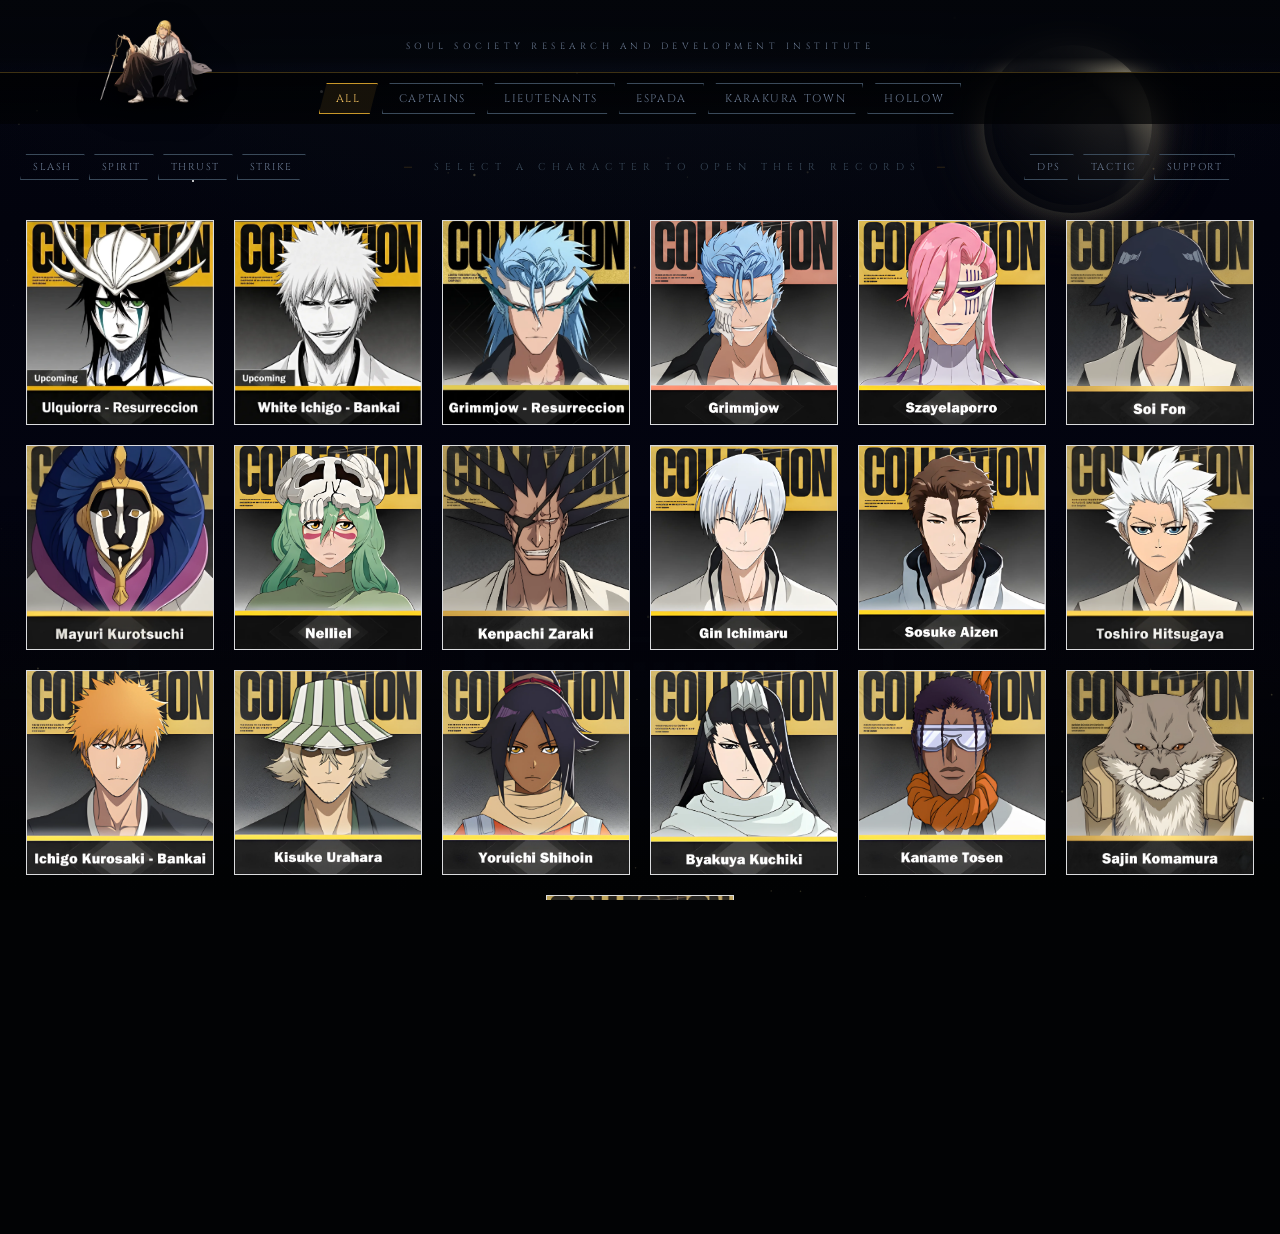
==== commit d7da5253: "last" ====
--- a/index.html
+++ b/index.html
@@ -137,6 +137,30 @@
     display: flex; justify-content: center; gap: 4px;
     padding: 10px 20px; flex-wrap: wrap;
     background: linear-gradient(180deg, rgba(1,2,4,0.95) 0%, rgba(1,2,4,0.7) 100%);
+    --selector-character-width: 210px;
+    --selector-character-height: auto;
+    --selector-character-x: -116px;
+    --selector-character-y: -128px;
+    --selector-character-angle: -3deg;
+    --selector-character-scale: 1;
+    min-height: 43px;
+  }
+  .selector-character {
+    position: absolute;
+    left: 0;
+    top: 0;
+    z-index: 11;
+    width: var(--selector-character-width);
+    height: var(--selector-character-height);
+    object-fit: contain;
+    object-position: center;
+    pointer-events: none;
+    transform:
+      translate(var(--selector-character-x), var(--selector-character-y))
+      rotate(var(--selector-character-angle))
+      scale(var(--selector-character-scale));
+    transform-origin: center;
+    filter: drop-shadow(0 18px 24px rgba(0,0,0,0.72));
   }
   .div-tab {
     font-family: 'Cinzel', serif;
@@ -258,6 +282,9 @@
     background: #0f1520; border: 1px solid rgba(255,255,255,0.85);
     overflow: hidden; border-radius: 0;
     display: flex; flex-direction: column;
+    position: relative;
+    color: inherit;
+    text-decoration: none;
   }
   .char-card:hover {
     transform: translateY(-4px);
@@ -286,6 +313,10 @@
   .card-info { display: none; }
   .char-card.selected {
     box-shadow: 0 0 0 2px #ffffff, 0 0 20px rgba(255,255,255,0.7);
+  }
+  .char-card.upcoming {
+    cursor: default;
+    border-color: rgba(255,255,255,0.85);
   }
   .card-glow, .card-bg-aura, .reiatsu-layer { display: none; }
 
@@ -893,12 +924,13 @@
 </header>
 
 <div class="division-bar">
+  <img class="selector-character" src="images/section-selector-character.png" alt="" aria-hidden="true">
   <button class="div-tab active" onclick="setCategoryFilter('all', this)">All</button>
   <button class="div-tab" onclick="setCategoryFilter('captain', this)">Captains</button>
   <button class="div-tab" onclick="setCategoryFilter('lieutenant', this)">Lieutenants</button>
   <button class="div-tab" onclick="setCategoryFilter('espada', this)">Espada</button>
   <button class="div-tab" onclick="setCategoryFilter('karakura', this)">Karakura Town</button>
-  <button class="div-tab" onclick="setCategoryFilter('quincy', this)">Quincy</button>
+  <button class="div-tab" onclick="setCategoryFilter('hollow', this)">Hollow</button>
 </div>
 
 <main id="stage">
@@ -966,6 +998,283 @@
 // ==================== CHARACTER DATA ====================
 const CHARACTERS = [
   {
+    id: 'ulquiorra-resurreccion',
+    category: 'espada',
+    type: 'Spirit',
+    role: 'Dps',
+    upcoming: 'Yes',
+    name: 'Ulquiorra - Resurreccion',
+    nameJP: 'Upcoming',
+    divisionLabel: 'Upcoming Character',
+    color: '#58d8c8',
+    quote: 'Upcoming character - records are not available yet.',
+    zanpakuto: {
+      name: 'Upcoming',
+      release: 'Coming soon',
+      desc: 'This character is not in the game yet.'
+    },
+    bio: 'This character is not in the game yet.',
+    customAvatar: 'images/ulq res.webp',
+    panelImage: '',
+    avatarWidth: 210,
+    avatarHeight: 212,
+    avatarOffsetX: 0,
+    avatarOffsetY: -2,
+    avatarFit: 'contain',
+    panelScale: 1,
+
+    statsImgs: [],
+    statsAngles: [],
+    statsGaps: [],
+    statsHeights: [],
+
+    coreStampImgs: [],
+    coreStampAngles: [],
+    coreStampGaps: [],
+    coreStampPopupData: [],
+    coreStampPopupWidths: [],
+
+    setStampBeforeText: '',
+    setStampImgs: [],
+    setStampAngles: [],
+    setStampGaps: [],
+    setStampInfos: [],
+    setStampPopupWidths: [],
+    setStampAfterText: '',
+
+    weaponStampImgs: [],
+    weaponStampAngles: [],
+    weaponStampGaps: [],
+    weaponStampPopupData: [],
+    weaponStampPopupWidths: [],
+
+    bonds1Imgs: [],
+    bonds1Info: '',
+    bonds1OffsetX: 0,
+    bonds1Height: null,
+    bonds1PopupWidth: null,
+
+    bonds2Imgs: [],
+    bonds2Info: '',
+    bonds2OffsetX: 0,
+    bonds2Height: null,
+    bonds2PopupWidth: null
+  },
+  {
+    id: 'white-ichigo',
+    category: 'hollow',
+    type: 'Slash',
+    role: 'Tactic',
+    upcoming: 'Yes',
+    name: 'White Ichigo',
+    nameJP: 'Upcoming',
+    divisionLabel: 'Upcoming Character',
+    color: '#e8eaf0',
+    quote: 'Upcoming character - records are not available yet.',
+    zanpakuto: {
+      name: 'Upcoming',
+      release: 'Coming soon',
+      desc: 'This character is not in the game yet.'
+    },
+    bio: 'This character is not in the game yet.',
+    customAvatar: 'images/white.webp',
+    panelImage: '',
+    avatarWidth: 220,
+    avatarHeight: 212,
+    avatarOffsetX: 0,
+    avatarOffsetY: -2,
+    avatarFit: 'contain',
+    panelScale: 1,
+
+    statsImgs: [],
+    statsAngles: [],
+    statsGaps: [],
+    statsHeights: [],
+
+    coreStampImgs: [],
+    coreStampAngles: [],
+    coreStampGaps: [],
+    coreStampPopupData: [],
+    coreStampPopupWidths: [],
+
+    setStampBeforeText: '',
+    setStampImgs: [],
+    setStampAngles: [],
+    setStampGaps: [],
+    setStampInfos: [],
+    setStampPopupWidths: [],
+    setStampAfterText: '',
+
+    weaponStampImgs: [],
+    weaponStampAngles: [],
+    weaponStampGaps: [],
+    weaponStampPopupData: [],
+    weaponStampPopupWidths: [],
+
+    bonds1Imgs: [],
+    bonds1Info: '',
+    bonds1OffsetX: 0,
+    bonds1Height: null,
+    bonds1PopupWidth: null,
+
+    bonds2Imgs: [],
+    bonds2Info: '',
+    bonds2OffsetX: 0,
+    bonds2Height: null,
+    bonds2PopupWidth: null
+  },
+  {
+    id: 'grimmjow-resurreccion',
+    category: 'espada',
+    type: 'Strike',
+    role: 'Dps',
+    upcoming: 'No',
+    name: 'Grimmjow - Resurreccion',
+    nameJP: 'グリムジョー・ジャガージャック',
+    divisionLabel: 'Sexta Espada - Resurreccion',
+    color: '#4488ff',
+    quote: '"Grind, Pantera."',
+    stats: { Reiatsu: 88, Swordsmanship: 88, Kidō: 60, Speed: 90, Strength: 90 },
+    zanpakuto: {
+      name: 'Pantera',
+      release: '"Grind, Pantera"',
+      desc: 'Grimmjow\'s release transforms him into a sleek, feline warrior with enhanced speed, agility, and devastating claw attacks. His signature technique, Desgarrón, creates massive energy slashes from his fingertips.'
+    },
+    bio: 'Grimmjow in his released Pantera form, a faster and more savage version of the Sexta Espada built around close-range pressure, destructive claws, and relentless instinct.',
+    customAvatar: 'images/grimm res.webp',
+    panelImage: 'images/grimm panel.webp',
+    avatarWidth: 190,
+    avatarHeight: 210,
+    avatarOffsetX: 0,
+    avatarOffsetY: -4,
+    avatarFit: 'contain',
+    panelScale: 1,
+
+    statsImgs:    ['images/espada.webp','images/strike.webp','images/dps.webp'],
+    statsAngles:  [0,0,0],
+    statsGaps:    [80,80],
+    statsHeights: [80,80,80],
+
+    coreStampImgs: ['images/grimm core.webp','images/tosen core 3.webp'],
+    coreStampAngles: [-2, 1, 3],
+    coreStampGaps: [80, 80],
+    coreStampPopupData: [
+      {
+        name: 'The Path of Instinct',
+		dividerColor: 'null',
+        stars: 6,
+        base: {
+          rows: [
+            { label: 'ATK', value: '125' },
+            { label: 'DEF', value: '105' },
+            { label: 'HP', value: '629' },
+            { label: 'Strike DMG Bonus', value: '8.0%' }
+          ],
+          text: '<p>-Increases Ultimate Charge Rate by  <span style="color: #52C394;">15%</span>.<br>-Damage dealt by Ultimate, Gran Rey Cero, and Enhanced Basic Attack, Form of Destruction, increases by  <span style="color: #52C394;">37.5%</span>.<br>-Each point of Spiritual Pressure Reserve increases Grimmjow\'s Crit Rate by  <span style="color: #52C394;">4%</span> and Crit DMG by  <span style="color: #52C394;">8%</span>.</p>'
+        },
+        max: {
+          rows: [
+            { label: 'ATK', value: '630' },
+            { label: 'DEF', value: '525' },
+            { label: 'HP', value: '3150' },
+            { label: 'Strike DMG Bonus', value: '20.0%' }
+          ],
+          text: '<p>-Increases Ultimate Charge Rate by  <span style="color: #52C394;">30%</span>.<br>-Damage dealt by Ultimate, Gran Rey Cero, and Enhanced Basic Attack, Form of Destruction, increases by  <span style="color: #52C394;">75%</span>.<br>-Each point of Spiritual Pressure Reserve increases Grimmjow\'s Crit Rate by  <span style="color: #52C394;">8%</span> and Crit DMG by  <span style="color: #52C394;">16%</span>.</p>'
+        }
+      },
+      {
+        name: 'Rushing Into Danger',
+        dividerColor: '#8f5cff',
+        stars: 4,
+        base: {
+          rows: [
+            { label: 'ATK', value: '100' },
+            { label: 'DEF', value: '83' },
+            { label: 'HP', value: '503' },
+            { label: 'All-Type DMG Bonus', value: '6.4%' }
+          ],
+          text: '<p>Each time a Battlefield Skill is released, triggers one additional attack of the same type, dealing damage equal to <span style="color: #52C394;">25%</span> of the current Ultimate.</p>'
+        },
+        max: {
+          rows: [
+            { label: 'ATK', value: '365' },
+            { label: 'DEF', value: '304' },
+            { label: 'HP', value: '1824' },
+            { label: 'All-Type DMG Bonus', value: '11.2%' }
+          ],
+          text: '<p>Each time a Battlefield Skill is released, triggers one additional attack of the same type, dealing damage equal to <span style="color: #52C394;">50%</span> of the current Ultimate.</p>'
+        }
+      }
+    ],
+    coreStampPopupWidths: [null, null, null],
+
+    setStampBeforeText: '<p>No Data :).</p>',
+    setStampImgs: ['images/yoru set 1.webp', 'images/yoru set 2.webp', 'images/yoru set 3.webp'],
+    setStampAngles: [0, 0, -3],
+    setStampGaps: [30, 90],
+    setStampInfos: ['<p><span style="color: #EA4A86;">-The recommended Stats are:</span><br>1) Ult Charge Rate%<br>2) Crit Rate%<br>3) Crit DMG%</p></p>', '<p><span style="color: #EA4A86;">-The recommended Stats are:</span><br>1) Ult Charge Rate%<br>2) Crit Rate%<br>3) Crit DMG%</p></p>', '<p><span style="color: #EA4A86;">-The recommended Stats are:</span><br>1) Ult Charge Rate%<br>2) Crit Rate%<br>3) Crit DMG%</p></p>'],
+    setStampPopupWidths: [380, 380, 380],
+    setStampAfterText: '<p><span style="color: #EA4A86;">Midnight Specter (3/3) </span><br>2-Piece: Increases Strike DMG by <span style="color: #52C394;">11%</span>.<br>3-Piece: Increases Ultimate DMG by <span style="color: #52C394;">30%</span>. Each time a basic attack is released, increases special attack DMG by <span style="color: #52C394;">5.5%</span> for 10s. Stacks up to 5 times.</p>',
+
+    weaponStampImgs: ['images/grimm weapon.webp','images/sajin weapon 2.webp'],
+    weaponStampAngles: [-3, 5],
+    weaponStampGaps: [90],
+    weaponStampPopupData: [
+      {
+        name: 'At Long Last',
+		dividerColor: 'null',
+        stars: 0,
+        base: {
+          rows: [
+			{ label: 'Weapon Stats Boost', value: '50%' },
+          ],
+          note: 'Grimmjow Exclusive Effect',
+          text: '<p><span style="color: #EA4A86;">Ascencion Stage 1</span><p>-In battle, increases ATK by an amount equal to  <span style="color: #52C394;">9%</span> of the character\'s Ultimate Charge Rate.<br>-When detonating <span style="color: #EA4A86; text-decoration: underline;">Destruction Mark</span>, deals additional damage equal to  <span style="color: #52C394;">100%</span> of ATK to the enemy. For every  <span style="color: #52C394;">1%</span> Ultimate Charge Rate, the damage is further increased by  <span style="color: #52C394;">0.5%</span>.<br>-Each time Grimmjow\'s attack hits an enemy, slightly reduces the cooldown of technique and Perfect Dodge.</p></p>'
+        },
+        max: {
+          rows: [
+            { label: 'Weapon Stats Boost', value: '50%' },
+          ],
+          note: 'Grimmjow Exclusive Effect',
+          text: '<p><span style="color: #EA4A86;">Ascencion Stage 5</span><p>-In battle, increases ATK by an amount equal to  <span style="color: #52C394;">18%</span> of the character\'s Ultimate Charge Rate.<br>-When detonating <span style="color: #EA4A86; text-decoration: underline;">Destruction Mark</span>, deals additional damage equal to  <span style="color: #52C394;">100%</span> of ATK to the enemy. For every  <span style="color: #52C394;">1%</span> Ultimate Charge Rate, the damage is further increased by  <span style="color: #52C394;">1%</span>.<br>-Each time Grimmjow\'s attack hits an enemy, slightly reduces the cooldown of technique and Perfect Dodge.</p></p>'
+        }
+      },
+      {
+        name: 'Power Strike',
+		dividerColor: '#8f5cff',
+        stars: 0,
+        base: {
+          rows: [
+            { label: 'Weapon Stats Boost', value: '25.0%' },
+          ],
+          note: 'Applicable to all characters',
+          text: '<p><span style="color: #EA4A86;">Ascencion Stage 1</span><p>After dealing Strike DMG, Base ATK increases by <span style="color: #52C394;">15%</span> for 12s. Unstackable.</p></p>'
+        },
+        max: {
+          rows: [
+            { label: 'Weapon Stats Boost', value: '25.0%' },
+          ],
+          note: 'Applicable to all characters',
+          text: '<p><span style="color: #EA4A86;">Ascencion Stage 5</span><p>After dealing Strike DMG, Base ATK increases by <span style="color: #52C394;">30%</span> for 12s. Unstackable.</p></p>'
+        }
+      },
+    ],
+    weaponStampPopupWidths: [null, null],
+
+    bonds1Imgs: ['images/grimm bond 1.webp'],
+    bonds1Info: `<div style="text-align: center; font-weight: bold;">Increases All-Skill Mastery by  <span style="color: #52C394;">3.5% (Next: 7%)</span> and Ailment Mastery by  <span style="color: #52C394;">3.5% (Next: 7%)</span> during battle. When equipped by a <span style="color: #ffaa00;">Full Assault</span> character, increases Strike Mastery by an extra  <span style="color: #52C394;">7.5% (Next: 15%)</span>.</div>`,
+    bonds1OffsetX: 15,
+    bonds1Height: 120,
+    bonds1PopupWidth: 490,
+
+    bonds2Imgs: ['images/sajin bond 2.webp'],
+    bonds2Info: `<div style="text-align: center; font-weight: bold;">Increases All-Type DMG during battle by <span style="color: #52C394;">15%</span>.</div>`,
+    bonds2OffsetX: 14,
+    bonds2OffsetX: 14,
+    bonds2Height: 122,
+    bonds2PopupWidth: 430
+  },
+  {
     id: 'gin',
     category: 'captain',
     type: 'Thrust',
@@ -1182,18 +1491,18 @@
             { label: 'ATK', value: '125' },
             { label: 'DEF', value: '105' },
             { label: 'HP', value: '629' },
-            { label: 'Spirit DMG Bonus', value: '8.0%' }
-          ],
-          text: '<p>-Upon releasing the Ultimate, the on-field character gains 1 stack of Illusion. Each time that character lands a hit, they gain another stack of Illusion.</p><p>Each stack of Illusion increases their Spirit DMG by <span style="color: #52C394;">0.5%</span>, up to 10 stacks, lasting until <span style="color: #EA4A86; text-decoration: underline;">Kyokasuigetsu</span> ends.</p><p>-When a counterattack from switching characters is triggered by the passive Battle of Spiritual Pressure, the new on-field character inherits all Illusion stacks, and the cap is doubled, up to 40 stacks. Upon reaching full stacks, Illusion also grants an extra <span style="color: #52C394;">25%</span> Crit DMG bonus.</p><p>-While under the <span style="color: #EA4A86; text-decoration: underline;">Spiritual Domination</span>, Aizen\'s Basic Attacks, techniques, and counterattacks deal <span style="color: #52C394; ">300%</span> more damage.</p>'
+            { label: 'Strike DMG Bonus', value: '8.0%' }
+          ],
+          text: '<p>Each time 1 point of <span style="color: #EA4A86; text-decoration: underline;">Deathmark</span> is consumed, Soi Fon gains 1 stack of intuition, increasing her Technique DMG by <span style="color: #52C394;">2.5%</span>. This effect stacks up to 10 times, and upon reaching 10 stacks, her Ultimate also gains a <span style="color: #52C394;">150%</span> Crit DMG Bonus.<br>When her Ultimate lands a critical hit, it immediately triggers an extra <span style="color: #EA4A86; text-decoration: underline;">Sting</span> equal to <span style="color: #52C394;">750%</span> of Soi Fon\'s ATK.<br>After her Ultimate hits an enemy, all damage the target takes afterward is increases by <span style="color: #52C394;">10%</span> for 30 seconds.<br>Increases Ultimate DMG by <span style="color: #52C394;">30%</span>.</p>'
         },
         max: {
           rows: [
             { label: 'ATK', value: '630' },
             { label: 'DEF', value: '525' },
             { label: 'HP', value: '3150' },
-            { label: 'Spirit DMG Bonus', value: '20.0%' }
-          ],
-          text: '<p>-Upon releasing the Ultimate, the on-field character gains 1 stack of Illusion. Each time that character lands a hit, they gain another stack of Illusion.</p><p>Each stack of Illusion increases their Spirit DMG by <span style="color: #52C394;">1%</span>, up to 10 stacks, lasting until <span style="color: #EA4A86; text-decoration: underline;">Kyokasuigetsu</span> ends.</p><p>-When a counterattack from switching characters is triggered by the passive Battle of Spiritual Pressure, the new on-field character inherits all Illusion stacks, and the cap is doubled, up to 40 stacks. Upon reaching full stacks, Illusion also grants an extra <span style="color: #52C394;">50%</span> Crit DMG bonus.</p><p>-While under the <span style="color: #EA4A86; text-decoration: underline;">Spiritual Domination</span>, Aizen\'s Basic Attacks, techniques, and counterattacks deal <span style="color: #52C394; ">500%</span> more damage.</p>'
+            { label: 'Strike DMG Bonus', value: '20.0%' }
+          ],
+          text: '<p>Each time 1 point of <span style="color: #EA4A86; text-decoration: underline;">Deathmark</span> is consumed, Soi Fon gains 1 stack of intuition, increasing her Technique DMG by <span style="color: #52C394;">5%</span>. This effect stacks up to 10 times, and upon reaching 10 stacks, her Ultimate also gains a <span style="color: #52C394;">300%</span> Crit DMG Bonus.<br>When her Ultimate lands a critical hit, it immediately triggers an extra <span style="color: #EA4A86; text-decoration: underline;">Sting</span> equal to <span style="color: #52C394;">1,500%</span> of Soi Fon\'s ATK.<br>After her Ultimate hits an enemy, all damage the target takes afterward is increases by <span style="color: #52C394;">20%</span> for 30 seconds.<br>Increases Ultimate DMG by <span style="color: #52C394;">60%</span>.</p>'
         }
       },
       {
@@ -1597,7 +1906,7 @@
     setStampGaps: [30, 60],
     setStampInfos: ['<p><span style="color: #EA4A86;">-The recommended Mainstats are:</span><br>1) Slash DMG Bonus%<br>2) ATK%</p><p><span style="color: #EA4A86;">-Substats:</span><br>Ult%>CR%>CDMG%>ATK%</p>', '<p><span style="color: #EA4A86;">-The recommended Mainstats are:</span><br>1) Crit Rate%<br>2) Crit DMG%</p><p><span style="color: #EA4A86;">-Substats:</span><br>Ult%>CR%>CDMG%>ATK%</p>', '<p><span style="color: #EA4A86;">-The recommended Mainstats are:</span><br>1) Ultimate Charge Rate%%</p><p><span style="color: #EA4A86;">-Substats:</span><br>Ult%>CR%>CDMG%>ATK%</p>'],
     setStampPopupWidths: [380, 380, 380],
-    setStampAfterText: '<p><span style="color: #EA4A86;">Blooming Sakura (3/3) </span><br>2-Piece: Increases Ultimate Charge Rate by <span style="color: #52C394;">22%</span>.<br>3-Piece:  Increases Battlefield Skill DMG by <span style="color: #52C394;">30%</span>. Each time a Battlefield Skill is released, increases basic attack DMG by <span style="color: #52C394;">6%</span> for 15s. Stacks up to 6 times.</p>',
+    setStampAfterText: '<p><span style="color: #EA4A86;">Blooming Sakura (3/3) </span><br>2-Piece: Increases Ultimate Charge Rate by <span style="color: #52C394;">22%</span>.<br>3-Piece: Increases Battlefield Skill DMG by <span style="color: #52C394;">30%</span>. Each time a Battlefield Skill is released, increases basic attack DMG by <span style="color: #52C394;">6%</span> for 15s. Stacks up to 6 times.</p>',
 
     weaponStampImgs: ['images/byakuya weapon.webp', 'images/byakuya weapon 2.webp'],
     weaponStampAngles: [0, 5],
@@ -1688,12 +1997,12 @@
     statsGaps:    [80,80],
     statsHeights: [80,80,80],
 
-    coreStampImgs: ['images/mayuri core.webp', 'images/aizen core 2.webp', 'images/aizen core 3.webp'],
+    coreStampImgs: ['images/mayuri core.webp', 'images/mayuri core 2.webp'],
     coreStampAngles: [-2, 1, 3],
-    coreStampGaps: [80, 80],
+    coreStampGaps: [150, 80],
     coreStampPopupData: [
       {
-        name: 'Unrivaled',
+        name: 'Curious About You',
 		dividerColor: 'null',
         stars: 6,
         base: {
@@ -1701,102 +2010,79 @@
             { label: 'ATK', value: '125' },
             { label: 'DEF', value: '105' },
             { label: 'HP', value: '629' },
-            { label: 'Spirit DMG Bonus', value: '8.0%' }
-          ],
-          text: '<p>-Upon releasing the Ultimate, the on-field character gains 1 stack of Illusion. Each time that character lands a hit, they gain another stack of Illusion.</p><p>Each stack of Illusion increases their Spirit DMG by <span style="color: #52C394;">0.5%</span>, up to 10 stacks, lasting until <span style="color: #EA4A86; text-decoration: underline;">Kyokasuigetsu</span> ends.</p><p>-When a counterattack from switching characters is triggered by the passive Battle of Spiritual Pressure, the new on-field character inherits all Illusion stacks, and the cap is doubled, up to 40 stacks. Upon reaching full stacks, Illusion also grants an extra <span style="color: #52C394;">25%</span> Crit DMG bonus.</p><p>-While under the <span style="color: #EA4A86; text-decoration: underline;">Spiritual Domination</span>, Aizen\'s Basic Attacks, techniques, and counterattacks deal <span style="color: #52C394; ">300%</span> more damage.</p>'
+            { label: 'Thrust DMG Bonus', value: '8.0%' }
+          ],
+          text: '<p>-Increases Ultimate DMG by <span style="color: #52C394;">75%</span>.<br>-Each stack of <span style="color: #EA4A86; text-decoration: underline;">Excitement</span> grants an extra <span style="color: #52C394;">5%</span> ATK to the entire team.<br>-The Crit DMG granted by Terror is additionally increased by <span style="color: #52C394;">80%</span>.<br>-When receiving fatal damage, transforms into a puddle of green liquid and revives after a short while with full Spiritual Pressure and Ultimate Energy.<br>Cooldown: 120 seconds.</p>'
         },
         max: {
           rows: [
             { label: 'ATK', value: '630' },
             { label: 'DEF', value: '525' },
             { label: 'HP', value: '3150' },
-            { label: 'Spirit DMG Bonus', value: '20.0%' }
-          ],
-          text: '<p>-Upon releasing the Ultimate, the on-field character gains 1 stack of Illusion. Each time that character lands a hit, they gain another stack of Illusion.</p><p>Each stack of Illusion increases their Spirit DMG by <span style="color: #52C394;">1%</span>, up to 10 stacks, lasting until <span style="color: #EA4A86; text-decoration: underline;">Kyokasuigetsu</span> ends.</p><p>-When a counterattack from switching characters is triggered by the passive Battle of Spiritual Pressure, the new on-field character inherits all Illusion stacks, and the cap is doubled, up to 40 stacks. Upon reaching full stacks, Illusion also grants an extra <span style="color: #52C394;">50%</span> Crit DMG bonus.</p><p>-While under the <span style="color: #EA4A86; text-decoration: underline;">Spiritual Domination</span>, Aizen\'s Basic Attacks, techniques, and counterattacks deal <span style="color: #52C394; ">500%</span> more damage.</p>'
-        }
-      },
-      {
-        name: 'Lesson Three Cleared!',
-		dividerColor: 'null',
-        stars: 5,
-        base: {
-          rows: [
-            { label: 'ATK', value: '113' },
-            { label: 'DEF', value: '94' },
-            { label: 'HP', value: '566' },
-            { label: 'All-Type DMG Bonus', value: '7.2%' }
-          ],
-          text: '<p>After releasing a Battlefield Skill, the entire team gains a <span style="color: #52C394;">8%</span> boost for all damage dealt that lasts for <span style="color: #52C394;">25</span>s.</p><p>Unstackable.</p>'
-        },
-        max: {
-          rows: [
-            { label: 'ATK', value: '488' },
-            { label: 'DEF', value: '407' },
-            { label: 'HP', value: '2443' },
-            { label: 'All-Type DMG Bonus', value: '15.3%' }
-          ],
-          text: '<p>After releasing a Battlefield Skill, the entire team gains a <span style="color: #52C394;">16%</span> boost for all damage dealt that lasts for <span style="color: #52C394;">25</span>s.</p><p>Unstackable.</p>'
-        }
-      },
-      {
-        name: 'Back-to-Back Combat',
-        dividerColor: '#8f5cff',
+            { label: 'Thrust DMG Bonus', value: '20.0%' }
+          ],
+          text: '<p>-Increases Ultimate DMG by <span style="color: #52C394;">150%</span>.<br>-Each stack of <span style="color: #EA4A86; text-decoration: underline;">Excitement</span> grants an extra <span style="color: #52C394;">10%</span> ATK to the entire team.<br>-The Crit DMG granted by Terror is additionally increased by <span style="color: #52C394;">160%</span>.<br>-When receiving fatal damage, transforms into a puddle of green liquid and revives after a short while with full Spiritual Pressure and Ultimate Energy.<br>Cooldown: 120 seconds.</p>'
+        }
+      },
+      {
+        name: 'It\'s My Turn Now',
+		dividerColor: '#8f5cff',
         stars: 4,
         base: {
           rows: [
             { label: 'ATK', value: '100' },
             { label: 'DEF', value: '83' },
             { label: 'HP', value: '503' },
-            { label: 'All-Type DMG Bonus', value: '6.4%' }
-          ],
-          text: '<p>Each time a Battlefield Skill is released, triggers one additional attack of the same type, dealing damage equal to <span style="color: #52C394;">25%</span> of the current Battlefield Skill.</p>'
+            { label: 'HP', value: '9.6%' }
+          ],
+          text: '<p>After releasing an Ultimate, the entire team gain a <span style="color: #52C394;">6%</span> boost for Base ATK that lasts for <span style="color: #52C394;">25</span>s. Unstackable.</p>'
         },
         max: {
           rows: [
             { label: 'ATK', value: '365' },
             { label: 'DEF', value: '304' },
             { label: 'HP', value: '1824' },
-            { label: 'All-Type DMG Bonus', value: '11.2%' }
-          ],
-          text: '<p>Each time a Battlefield Skill is released, triggers one additional attack of the same type, dealing damage equal to <span style="color: #52C394;">50%</span> of the current Battlefield Skill.</p>'
-        }
-      }
+            { label: 'HP', value: '16.8%' }
+          ],
+          text: '<p>After releasing an Ultimate, the entire team gain a <span style="color: #52C394;">12%</span> boost for Base ATK that lasts for <span style="color: #52C394;">25</span>s. Unstackable.</p>'
+        }
+      },
     ],
     coreStampPopupWidths: [null, null, null],
 
-    setStampBeforeText: '<p>The recommended passives for Sosuke Aizen - Spirit are:<br>1) Overdrive - Tactic<br>2) Enhanced Damage<br>3) Enhanced Battlefield Skill II</p><p>Boundary Dependant Build Changes:<br>At B6, Aizen doubles the crit rate of his battlefield skills. Thus, a CRIT DMG slot 2 is preferred with only a few crit rate substats.</p>',
+    setStampBeforeText: '<p><span style="color: #EA4A86;">-The recommended passives for Mayuri Kurotsuchi - Thrust are:</span><br>1) Invigorate - Support<br>2) Invigorate - Tactic<br>3) Restrain<br>4) Invigorate</p><p><span style="color: #EA4A86;">-Boundary Dependant Build Changes:</span><br>At B4 Mayuri wants <span style="color: #52C394;">250%</span> ultimate charge rate to max his passive to provide <span style="color: #52C394;">50%</span> more ailment bonus.</p>',
     setStampImgs: ['images/mayuri set 1.webp', 'images/mayuri set 2.webp', 'images/mayuri set 3.webp'],
     setStampAngles: [0, 0, -3],
     setStampGaps: [30, 90],
-    setStampInfos: ['Set stamp 1 – Kyoka Suigetsu fragment', 'Set stamp 2 – Hogyoku essence', 'Set stamp 3 – Reiatsu overflow'],
-    setStampPopupWidths: [null, null, null],
-    setStampAfterText: '',
-
-    weaponStampImgs: ['images/mayuri weapon.webp', 'images/aizen weapon 2.webp'],
-    weaponStampAngles: [-3, 5],
+    setStampInfos: ['<p><span style="color: #EA4A86;">-The recommended Mainstats are:</span><br>Stats here do not matter, follow Substats for Priority.</p><p><span style="color: #EA4A86;">-Substats:</span><br>Ult%(Up to <span style="color: #52C394;">230%+</span>)>Ailment%>Anything</p>', '<p><span style="color: #EA4A86;">-The recommended Mainstats are:</span><br>Stats here do not matter, follow Substats for Priority.</p><p><span style="color: #EA4A86;">-Substats:</span><br>Ult%(Up to <span style="color: #52C394;">230%+</span>)>Ailment%>Anything</p>', '<p><span style="color: #EA4A86;">-The recommended Mainstats are:</span><br>1) Ult Charge Rate%</p><p><span style="color: #EA4A86;">-Substats:</span><br>Ult%(Up to <span style="color: #52C394;">230%+</span>)>Ailment%>Anything</p>'],
+    setStampPopupWidths: [380, 380, 380],
+    setStampAfterText: '<p><span style="color: #EA4A86;">Sample Collection (3/3) </span><br>2-Piece: Increases Ultimate Charge Rate by <span style="color: #52C394;">22%</span>.<br>3-Piece: Each time Poison is inflicted on an enemy, the entire team\'s ATK is increased by <span style="color: #52C394;">5%</span> for 30 seconds, stacking up to 3 times.</p>',
+
+    weaponStampImgs: ['images/mayuri weapon.webp', 'images/byakuya weapon 2.webp'],
+    weaponStampAngles: [0, 5],
     weaponStampGaps: [90],
     weaponStampPopupData: [
       {
-        name: 'Before We Realized',
+        name: 'Wipe Out',
 		dividerColor: 'null',
         stars: 0,
         base: {
           rows: [
 			{ label: 'Weapon Stats Boost', value: '50%' },
           ],
-          note: 'Sosuke Aizen Exclusive Effect',
-          text: '<p><span style="color: #EA4A86;">Ascencion Stage 1</span><p>-Increases Crit Rate by <span style="color: #52C394;">25%</span>.</p><p>-Increases the damage of counterattacks triggered by the passive battle of Spiritual Pressure by <span style="color: #52C394;">12.5%</span>.</p><p>-Increases the cap of <span style="color: #EA4A86; text-decoration: underline">Enhanced Pressure Stacks</span> to 6. If the Battlefield Skill Hado 90: Kurohitsugi consumes all 6 stacks at once, an extra counterattack from switching teammates will be triggered.</p><p>-Each stack of <span style="color: #EA4A86; text-decoration: underline">Ravage</span> reduces the enemy\'s Spirit Resistance by an extra <span style="color: #52C394;">1%</span>.</p><p>-Releasing any Battlefield Skill grants 3 <span style="color: #EA4A86; text-decoration: underline">Pressure Stacks</span>. While not under <span style="color: #EA4A86; text-decoration: underline">Spiritual Domination</span>, if fewer than 3 <span style="color: #EA4A86; text-decoration: underline">Pressure Stacks</span> are possesed, obtaining them immediatly activates the <span style="color: #EA4A86; text-decoration: underline">Spiritual Domination</span>. if exactly 3 <span style="color: #EA4A86; text-decoration: underline">Pressure Stacks</span> are possessed, entering <span style="color: #EA4A86; text-decoration: underline">Spiritual Domination</span> grants another 3 <span style="color: #EA4A86; text-decoration: underline">Pressure Stacks</span>.</p></p>'
+          note: 'Kurotsuchi Mayuri Exclusive Effect',
+          text: '<p>-When the battle begins, increases Ultimate Energy and Spiritual Pressure to the maximum.<br>-Increases Technique DMG by <span style="color: #52C394;">50%</span> and healing effects by <span style="color: #52C394;">25%</span>.<br>-When releasing the Ultimate, increases the entire team\'s <span style="color: #EA4A86; text-decoration: underline;">All-Skill Mastery</span> by an extra <span style="color: #52C394;">5%</span> and Ailment Mastery by <span style="color: #52C394;">10%</span></p>'
         },
         max: {
           rows: [
             { label: 'Weapon Stats Boost', value: '50%' },
           ],
-          note: 'Sosuke Aizen Exclusive Effect',
-          text: '<p><span style="color: #EA4A86;">Ascencion Stage 5</span><p>-Increases Crit Rate by <span style="color: #52C394;">50%</span>.</p><p>-Increases the damage of counterattacks triggered by the passive battle of Spiritual Pressure by <span style="color: #52C394;">25%</span>.</p><p>-Increases the cap of <span style="color: #EA4A86; text-decoration: underline">Enhanced Pressure Stacks</span> to 6. If the Battlefield Skill Hado 90: Kurohitsugi consumes all 6 stacks at once, an extra counterattack from switching teammates will be triggered.</p><p>-Each stack of <span style="color: #EA4A86; text-decoration: underline">Ravage</span> reduces the enemy\'s Spirit Resistance by an extra <span style="color: #52C394;">2%</span>.</p><p>-Releasing any Battlefield Skill grants 3 <span style="color: #EA4A86; text-decoration: underline">Pressure Stacks</span>. While not under <span style="color: #EA4A86; text-decoration: underline">Spiritual Domination</span>, if fewer than 3 <span style="color: #EA4A86; text-decoration: underline">Pressure Stacks</span> are possesed, obtaining them immediatly activates the <span style="color: #EA4A86; text-decoration: underline">Spiritual Domination</span>. if exactly 3 <span style="color: #EA4A86; text-decoration: underline">Pressure Stacks</span> are possessed, entering <span style="color: #EA4A86; text-decoration: underline">Spiritual Domination</span> grants another 3 <span style="color: #EA4A86; text-decoration: underline">Pressure Stacks</span>.</p></p>'
-        }
-      },
-      {
-        name: 'Chanting Spirit',
+          note: 'Kurotsuchi Mayuri Exclusive Effect',
+          text: '<p>-When the battle begins, increases Ultimate Energy and Spiritual Pressure to the maximum.<br>-Increases Technique DMG by <span style="color: #52C394;">100%</span> and healing effects by <span style="color: #52C394;">50%</span>.<br>-When releasing the Ultimate, increases the entire team\'s <span style="color: #EA4A86; text-decoration: underline;">All-Skill Mastery</span> by an extra <span style="color: #52C394;">10%</span> and Ailment Mastery by <span style="color: #52C394;">20%</span></p>'
+        }
+      },
+      {
+        name: 'Method',
 		dividerColor: '#8f5cff',
         stars: 0,
         base: {
@@ -1804,29 +2090,29 @@
             { label: 'Weapon Stats Boost', value: '25.0%' },
           ],
           note: 'Applicable to all characters',
-          text: '<p><span style="color: #EA4A86;">Ascencion Stage 1</span><p>After dealing Spirit DMG, Base ATK increases by <span style="color: #52C394;">15%</span> for 12s. Unstackable.</p></p>'
+          text: '<p><span style="color: #EA4A86;">Ascencion Stage 1</span><p>After releasing a technique, the entire team is buffed with a <span style="color: #52C394;">6%</span> increase in Base ATK that lasts for 25s.<br>Unstackable.</p>'
         },
         max: {
           rows: [
             { label: 'Weapon Stats Boost', value: '25.0%' },
           ],
           note: 'Applicable to all characters',
-          text: '<p><span style="color: #EA4A86;">Ascencion Stage 5</span><p>After dealing Spirit DMG, Base ATK increases by <span style="color: #52C394;">30%</span> for 12s. Unstackable.</p></p>'
+          text: '<p><span style="color: #EA4A86;">Ascencion Stage 5</span><p>After releasing a technique, the entire team is buffed with a <span style="color: #52C394;">12%</span> increase in Base ATK that lasts for 25s.<br>Unstackable.</p>'
         }
       },
     ],
     weaponStampPopupWidths: [null, null],
 
-    bonds1Imgs: ['images/aizen bond 1.webp'],
-    bonds1Info: `<div style="text-align: center; font-weight: bold;">During battle, DMG dealt increases by <span style="color: green;">5.6% (Next: 8%)</span>.<br>This increases to <span style="color: green;">8.4% (Next: 12%) / 11.2% (Next: 16%) / 14% (Next: 20%)</span><br>if Crit Rate reaches <span style="color: green;">20% / 40% / 60%</span>.</div>`,
-    bonds1OffsetX: 10,
+    bonds1Imgs: ['images/mayuri bond 1.webp'],
+    bonds1Info: `<div style="text-align: center; font-weight: bold;">During battle, teammates other than yourself gain <span style="color: #52C394;">16%</span> Crit DMG.<br>Unstackable.</div>`,
+    bonds1OffsetX: 14,
     bonds1Height: 120,
     bonds1PopupWidth: 480,
 
-    bonds2Imgs: ['images/aizen bond 2.webp'],
-    bonds2Info: `<div style="text-align: center; font-weight: bold;">Increases all damage by <span style="color: green;">10%</span> during battle. When equipped by a <span style="color: #ffaa00;">Tactic</span> character, increases an extra <span style="color: green;">25%</span> Battlefield Skill DMG.</div>`,
+    bonds2Imgs: ['images/mayuri bond 2.webp'],
+    bonds2Info: `<div style="text-align: center; font-weight: bold;">Increases ATK of all team characters during battle by <span style="color: #52C394;">6%</span>.</div>`,
     bonds2OffsetX: 14,
-    bonds2Height: 124,
+    bonds2Height: 119,
     bonds2PopupWidth: 430
   },
   {
@@ -1861,12 +2147,12 @@
     statsGaps:    [80,80],
     statsHeights: [80,80,80],
 
-    coreStampImgs: ['images/sajin core.webp', 'images/aizen core 2.webp', 'images/aizen core 3.webp'],
+    coreStampImgs: ['images/sajin core.webp', 'images/aizen core 2.webp', 'images/gin core 3.webp'],
     coreStampAngles: [-2, 1, 3],
     coreStampGaps: [80, 80],
     coreStampPopupData: [
       {
-        name: 'Unrivaled',
+        name: 'Devoted Valor',
 		dividerColor: 'null',
         stars: 6,
         base: {
@@ -1874,18 +2160,18 @@
             { label: 'ATK', value: '125' },
             { label: 'DEF', value: '105' },
             { label: 'HP', value: '629' },
-            { label: 'Spirit DMG Bonus', value: '8.0%' }
-          ],
-          text: '<p>-Upon releasing the Ultimate, the on-field character gains 1 stack of Illusion. Each time that character lands a hit, they gain another stack of Illusion.</p><p>Each stack of Illusion increases their Spirit DMG by <span style="color: #52C394;">0.5%</span>, up to 10 stacks, lasting until <span style="color: #EA4A86; text-decoration: underline;">Kyokasuigetsu</span> ends.</p><p>-When a counterattack from switching characters is triggered by the passive Battle of Spiritual Pressure, the new on-field character inherits all Illusion stacks, and the cap is doubled, up to 40 stacks. Upon reaching full stacks, Illusion also grants an extra <span style="color: #52C394;">25%</span> Crit DMG bonus.</p><p>-While under the <span style="color: #EA4A86; text-decoration: underline;">Spiritual Domination</span>, Aizen\'s Basic Attacks, techniques, and counterattacks deal <span style="color: #52C394; ">300%</span> more damage.</p>'
+            { label: 'Strike DMG Bonus', value: '8.0%' }
+          ],
+          text: '<p>-Releasing the Battlefield Skill Tenken Ascension - Charged Strike reduces the Strike Resistance of all enemies by <span style="color: #52C394;">6%</span>, and by an extra <span style="color: #52C394;">6%</span> if at least 10 stacks of <span style="color: #EA4A86; text-decoration: underline;">Build Up</span> are consumed. Lasts for 20s.<br>-Increases all Battlefield Skill DMG by <span style="color: #52C394;">50%</span>.</p>'
         },
         max: {
           rows: [
             { label: 'ATK', value: '630' },
             { label: 'DEF', value: '525' },
             { label: 'HP', value: '3150' },
-            { label: 'Spirit DMG Bonus', value: '20.0%' }
-          ],
-          text: '<p>-Upon releasing the Ultimate, the on-field character gains 1 stack of Illusion. Each time that character lands a hit, they gain another stack of Illusion.</p><p>Each stack of Illusion increases their Spirit DMG by <span style="color: #52C394;">1%</span>, up to 10 stacks, lasting until <span style="color: #EA4A86; text-decoration: underline;">Kyokasuigetsu</span> ends.</p><p>-When a counterattack from switching characters is triggered by the passive Battle of Spiritual Pressure, the new on-field character inherits all Illusion stacks, and the cap is doubled, up to 40 stacks. Upon reaching full stacks, Illusion also grants an extra <span style="color: #52C394;">50%</span> Crit DMG bonus.</p><p>-While under the <span style="color: #EA4A86; text-decoration: underline;">Spiritual Domination</span>, Aizen\'s Basic Attacks, techniques, and counterattacks deal <span style="color: #52C394; ">500%</span> more damage.</p>'
+            { label: 'Strike DMG Bonus', value: '20.0%' }
+          ],
+          text: '<p>No Data.</p>'
         }
       },
       {
@@ -1912,7 +2198,7 @@
         }
       },
       {
-        name: 'Back-to-Back Combat',
+        name: 'Still Want To Fight?',
         dividerColor: '#8f5cff',
         stars: 4,
         base: {
@@ -1922,7 +2208,7 @@
             { label: 'HP', value: '503' },
             { label: 'All-Type DMG Bonus', value: '6.4%' }
           ],
-          text: '<p>Each time a Battlefield Skill is released, triggers one additional attack of the same type, dealing damage equal to <span style="color: #52C394;">25%</span> of the current Battlefield Skill.</p>'
+          text: '<p>Each time a Technique is dealt, triggers one additional attack of the same type, dealing damage equal to <span style="color: #52C394;">33%</span> of the current Technique.</p>'
         },
         max: {
           rows: [
@@ -1931,45 +2217,45 @@
             { label: 'HP', value: '1824' },
             { label: 'All-Type DMG Bonus', value: '11.2%' }
           ],
-          text: '<p>Each time a Battlefield Skill is released, triggers one additional attack of the same type, dealing damage equal to <span style="color: #52C394;">50%</span> of the current Battlefield Skill.</p>'
+          text: '<p>Each time a Technique is dealt, triggers one additional attack of the same type, dealing damage equal to <span style="color: #52C394;">66%</span> of the current Technique.</p>'
         }
       }
     ],
     coreStampPopupWidths: [null, null, null],
 
-    setStampBeforeText: '<p>The recommended passives for Sosuke Aizen - Spirit are:<br>1) Overdrive - Tactic<br>2) Enhanced Damage<br>3) Enhanced Battlefield Skill II</p><p>Boundary Dependant Build Changes:<br>At B6, Aizen doubles the crit rate of his battlefield skills. Thus, a CRIT DMG slot 2 is preferred with only a few crit rate substats.</p>',
+    setStampBeforeText: '<p><span style="color: #EA4A86;">-NOTE:</span> Please do not six star the stamps of Sajin Komammura - Strike, just wait for a worthy character to six star.<p><span style="color: #EA4A86;">-Boundary Dependant Build Changes:</span><br>Build does not change with dupes..</p></p>',
     setStampImgs: ['images/sajin set 1.webp', 'images/sajin set 2.webp', 'images/sajin set 3.webp'],
     setStampAngles: [0, 0, -3],
     setStampGaps: [30, 90],
-    setStampInfos: ['Set stamp 1 – Kyoka Suigetsu fragment', 'Set stamp 2 – Hogyoku essence', 'Set stamp 3 – Reiatsu overflow'],
-    setStampPopupWidths: [null, null, null],
-    setStampAfterText: '',
-
-    weaponStampImgs: ['images/sajin weapon.webp', 'images/aizen weapon 2.webp'],
+    setStampInfos: ['<p><span style="color: #EA4A86;">-The recommended Mainstats are:</span><br>1) Strike DMG Bonus%<br>2) ATK%</p><p><span style="color: #EA4A86;">-Substats:</span><br>CR% = CDMG% > Ult Charge Rate% > ATK% > HP%</p>', '<p><span style="color: #EA4A86;">-The recommended Mainstats are:</span><br>1) Crite Rate%<br>2) Crit DMG%</p><p><span style="color: #EA4A86;">-Substats:</span><br>CR% = CDMG% > Ult Charge Rate% > ATK% > HP%</p>', '<p><span style="color: #EA4A86;">-The recommended Mainstats are:</span><br>1) Ult Charge Rate%</p><p><span style="color: #EA4A86;">-Substats:</span><br>CR% = CDMG% > Ult Charge Rate% > ATK% > HP%</p>'],
+    setStampPopupWidths: [380, 380, 380],
+    setStampAfterText: '<p><span style="color: #EA4A86;">Inner Fang (3/3) </span><br>2-Piece: Increases Base ATK by <span style="color: #52C394;">16%</span>.<br>3-Piece: Each time a Battlefield Skill deals DMG, increases the next Battlefield Skill DMG by <span style="color: #52C394;">12%</span> for <span style="color: #52C394;">10</span>s. Stacks up to 5 times.</p>',
+
+    weaponStampImgs: ['images/sajin weapon.webp', 'images/sajin weapon 2.webp'],
     weaponStampAngles: [-3, 5],
     weaponStampGaps: [90],
     weaponStampPopupData: [
       {
-        name: 'Before We Realized',
+        name: 'Dark Armor',
 		dividerColor: 'null',
         stars: 0,
         base: {
           rows: [
 			{ label: 'Weapon Stats Boost', value: '50%' },
           ],
-          note: 'Sosuke Aizen Exclusive Effect',
-          text: '<p><span style="color: #EA4A86;">Ascencion Stage 1</span><p>-Increases Crit Rate by <span style="color: #52C394;">25%</span>.</p><p>-Increases the damage of counterattacks triggered by the passive battle of Spiritual Pressure by <span style="color: #52C394;">12.5%</span>.</p><p>-Increases the cap of <span style="color: #EA4A86; text-decoration: underline">Enhanced Pressure Stacks</span> to 6. If the Battlefield Skill Hado 90: Kurohitsugi consumes all 6 stacks at once, an extra counterattack from switching teammates will be triggered.</p><p>-Each stack of <span style="color: #EA4A86; text-decoration: underline">Ravage</span> reduces the enemy\'s Spirit Resistance by an extra <span style="color: #52C394;">1%</span>.</p><p>-Releasing any Battlefield Skill grants 3 <span style="color: #EA4A86; text-decoration: underline">Pressure Stacks</span>. While not under <span style="color: #EA4A86; text-decoration: underline">Spiritual Domination</span>, if fewer than 3 <span style="color: #EA4A86; text-decoration: underline">Pressure Stacks</span> are possesed, obtaining them immediatly activates the <span style="color: #EA4A86; text-decoration: underline">Spiritual Domination</span>. if exactly 3 <span style="color: #EA4A86; text-decoration: underline">Pressure Stacks</span> are possessed, entering <span style="color: #EA4A86; text-decoration: underline">Spiritual Domination</span> grants another 3 <span style="color: #EA4A86; text-decoration: underline">Pressure Stacks</span>.</p></p>'
+          note: 'Sajin Komamura Exclusive Effect',
+          text: '<p><span style="color: #EA4A86;">Ascencion Stage 1</span><p>-After Komamura releases his technique, quickly tap the basic attack button for a follow-up attack which deals DMG equal to <span style="color: #52C394;">400%</span> of ATK and grants 1 stack of <span style="color: #EA4A86; text-decoration: underline;">Build Up</span>. This attack counts as a technique.<br>-When the follow-up attack hits an enemy, their Strike Resistance is reduced y an extra <span style="color: #52C394;">10%</span>. Lasts for 30s.</p>'
         },
         max: {
           rows: [
             { label: 'Weapon Stats Boost', value: '50%' },
           ],
-          note: 'Sosuke Aizen Exclusive Effect',
-          text: '<p><span style="color: #EA4A86;">Ascencion Stage 5</span><p>-Increases Crit Rate by <span style="color: #52C394;">50%</span>.</p><p>-Increases the damage of counterattacks triggered by the passive battle of Spiritual Pressure by <span style="color: #52C394;">25%</span>.</p><p>-Increases the cap of <span style="color: #EA4A86; text-decoration: underline">Enhanced Pressure Stacks</span> to 6. If the Battlefield Skill Hado 90: Kurohitsugi consumes all 6 stacks at once, an extra counterattack from switching teammates will be triggered.</p><p>-Each stack of <span style="color: #EA4A86; text-decoration: underline">Ravage</span> reduces the enemy\'s Spirit Resistance by an extra <span style="color: #52C394;">2%</span>.</p><p>-Releasing any Battlefield Skill grants 3 <span style="color: #EA4A86; text-decoration: underline">Pressure Stacks</span>. While not under <span style="color: #EA4A86; text-decoration: underline">Spiritual Domination</span>, if fewer than 3 <span style="color: #EA4A86; text-decoration: underline">Pressure Stacks</span> are possesed, obtaining them immediatly activates the <span style="color: #EA4A86; text-decoration: underline">Spiritual Domination</span>. if exactly 3 <span style="color: #EA4A86; text-decoration: underline">Pressure Stacks</span> are possessed, entering <span style="color: #EA4A86; text-decoration: underline">Spiritual Domination</span> grants another 3 <span style="color: #EA4A86; text-decoration: underline">Pressure Stacks</span>.</p></p>'
-        }
-      },
-      {
-        name: 'Chanting Spirit',
+          note: 'Sajin Komamura Exclusive Effect',
+          text: '<p><span style="color: #EA4A86;">Ascencion Stage 5</span><p>-After Komamura releases his technique, quickly tap the basic attack button for a follow-up attack which deals DMG equal to <span style="color: #52C394;">800%</span> of ATK and grants 1 stack of <span style="color: #EA4A86; text-decoration: underline;">Build Up</span>. This attack counts as a technique.<br>-When the follow-up attack hits an enemy, their Strike Resistance is reduced y an extra <span style="color: #52C394;">20%</span>. Lasts for 30s.</p>'
+        }
+      },
+      {
+        name: 'Power Strike',
 		dividerColor: '#8f5cff',
         stars: 0,
         base: {
@@ -1977,29 +2263,29 @@
             { label: 'Weapon Stats Boost', value: '25.0%' },
           ],
           note: 'Applicable to all characters',
-          text: '<p><span style="color: #EA4A86;">Ascencion Stage 1</span><p>After dealing Spirit DMG, Base ATK increases by <span style="color: #52C394;">15%</span> for 12s. Unstackable.</p></p>'
+          text: '<p><span style="color: #EA4A86;">Ascencion Stage 1</span><p>After dealing Strike DMG, Base ATK increases by <span style="color: #52C394;">15%</span> for 12s. Unstackable.</p></p>'
         },
         max: {
           rows: [
             { label: 'Weapon Stats Boost', value: '25.0%' },
           ],
           note: 'Applicable to all characters',
-          text: '<p><span style="color: #EA4A86;">Ascencion Stage 5</span><p>After dealing Spirit DMG, Base ATK increases by <span style="color: #52C394;">30%</span> for 12s. Unstackable.</p></p>'
+          text: '<p><span style="color: #EA4A86;">Ascencion Stage 5</span><p>After dealing Strike DMG, Base ATK increases by <span style="color: #52C394;">30%</span> for 12s. Unstackable.</p></p>'
         }
       },
     ],
     weaponStampPopupWidths: [null, null],
 
-    bonds1Imgs: ['images/aizen bond 1.webp'],
-    bonds1Info: `<div style="text-align: center; font-weight: bold;">During battle, DMG dealt increases by <span style="color: green;">5.6% (Next: 8%)</span>.<br>This increases to <span style="color: green;">8.4% (Next: 12%) / 11.2% (Next: 16%) / 14% (Next: 20%)</span><br>if Crit Rate reaches <span style="color: green;">20% / 40% / 60%</span>.</div>`,
+    bonds1Imgs: ['images/byakuya bond 2.webp'],
+    bonds1Info: `<div style="text-align: center; font-weight: bold;">Increases Battlefield Skill DMG by <span style="color: #52C394;">37.5%</span> during battle. Only effective on <span style="color: #ffaa00;">Tactic</span> characters.</div>`,
     bonds1OffsetX: 10,
-    bonds1Height: 120,
+    bonds1Height: 121,
     bonds1PopupWidth: 480,
 
-    bonds2Imgs: ['images/aizen bond 2.webp'],
-    bonds2Info: `<div style="text-align: center; font-weight: bold;">Increases all damage by <span style="color: green;">10%</span> during battle. When equipped by a <span style="color: #ffaa00;">Tactic</span> character, increases an extra <span style="color: green;">25%</span> Battlefield Skill DMG.</div>`,
+    bonds2Imgs: ['images/sajin bond 2.webp'],
+    bonds2Info: `<div style="text-align: center; font-weight: bold;">Increases All-Type DMG during battle by <span style="color: #52C394;">15%</span>.</div>`,
     bonds2OffsetX: 14,
-    bonds2Height: 124,
+    bonds2Height: 122,
     bonds2PopupWidth: 430
   },
   {
@@ -2034,12 +2320,12 @@
     statsGaps:    [80,80],
     statsHeights: [80,80,80],
 
-    coreStampImgs: ['images/tosen core.webp', 'images/aizen core 2.webp', 'images/aizen core 3.webp'],
-    coreStampAngles: [-2, 1, 3],
+    coreStampImgs: ['images/tosen core.webp', 'images/aizen core 2.webp', 'images/tosen core 3.webp'],
+    coreStampAngles: [-1, 0, 3],
     coreStampGaps: [80, 80],
     coreStampPopupData: [
       {
-        name: 'Unrivaled',
+        name: 'Way Of Justice',
 		dividerColor: 'null',
         stars: 6,
         base: {
@@ -2047,18 +2333,18 @@
             { label: 'ATK', value: '125' },
             { label: 'DEF', value: '105' },
             { label: 'HP', value: '629' },
-            { label: 'Spirit DMG Bonus', value: '8.0%' }
-          ],
-          text: '<p>-Upon releasing the Ultimate, the on-field character gains 1 stack of Illusion. Each time that character lands a hit, they gain another stack of Illusion.</p><p>Each stack of Illusion increases their Spirit DMG by <span style="color: #52C394;">0.5%</span>, up to 10 stacks, lasting until <span style="color: #EA4A86; text-decoration: underline;">Kyokasuigetsu</span> ends.</p><p>-When a counterattack from switching characters is triggered by the passive Battle of Spiritual Pressure, the new on-field character inherits all Illusion stacks, and the cap is doubled, up to 40 stacks. Upon reaching full stacks, Illusion also grants an extra <span style="color: #52C394;">25%</span> Crit DMG bonus.</p><p>-While under the <span style="color: #EA4A86; text-decoration: underline;">Spiritual Domination</span>, Aizen\'s Basic Attacks, techniques, and counterattacks deal <span style="color: #52C394; ">300%</span> more damage.</p>'
+            { label: 'Thrust DMG Bonus', value: '8.0%' }
+          ],
+          text: '<p>-Increases Ultimate DMG by <span style="color: #52C394;">30%</span>.<br>-When the Ultimate is released, all enemies within the domain immediately receive <span style="color: #52C394;">10%</span> more Thrust DMG. Each stack of <span style="color: #EA4A86; text-decoration: underline;">Wound</span> on the enemy increases this effect by an extra <span style="color: #52C394;">1%</span>, up to <span style="color: #52C394;">20%</span>. Lasts for 25s.</p>'
         },
         max: {
           rows: [
             { label: 'ATK', value: '630' },
             { label: 'DEF', value: '525' },
             { label: 'HP', value: '3150' },
-            { label: 'Spirit DMG Bonus', value: '20.0%' }
-          ],
-          text: '<p>-Upon releasing the Ultimate, the on-field character gains 1 stack of Illusion. Each time that character lands a hit, they gain another stack of Illusion.</p><p>Each stack of Illusion increases their Spirit DMG by <span style="color: #52C394;">1%</span>, up to 10 stacks, lasting until <span style="color: #EA4A86; text-decoration: underline;">Kyokasuigetsu</span> ends.</p><p>-When a counterattack from switching characters is triggered by the passive Battle of Spiritual Pressure, the new on-field character inherits all Illusion stacks, and the cap is doubled, up to 40 stacks. Upon reaching full stacks, Illusion also grants an extra <span style="color: #52C394;">50%</span> Crit DMG bonus.</p><p>-While under the <span style="color: #EA4A86; text-decoration: underline;">Spiritual Domination</span>, Aizen\'s Basic Attacks, techniques, and counterattacks deal <span style="color: #52C394; ">500%</span> more damage.</p>'
+            { label: 'Thrust DMG Bonus', value: '20.0%' }
+          ],
+          text: '<p>-Increases Ultimate DMG by <span style="color: #52C394;">60%</span>.<br>-When the Ultimate is released, all enemies within the domain immediately receive <span style="color: #52C394;">20%</span> more Thrust DMG. Each stack of <span style="color: #EA4A86; text-decoration: underline;">Wound</span> on the enemy increases this effect by an extra <span style="color: #52C394;">1%</span>, up to <span style="color: #52C394;">20%</span>. Lasts for 25s.</p>'
         }
       },
       {
@@ -2085,7 +2371,7 @@
         }
       },
       {
-        name: 'Back-to-Back Combat',
+        name: 'Rushing Into Danger',
         dividerColor: '#8f5cff',
         stars: 4,
         base: {
@@ -2095,7 +2381,7 @@
             { label: 'HP', value: '503' },
             { label: 'All-Type DMG Bonus', value: '6.4%' }
           ],
-          text: '<p>Each time a Battlefield Skill is released, triggers one additional attack of the same type, dealing damage equal to <span style="color: #52C394;">25%</span> of the current Battlefield Skill.</p>'
+          text: '<p>Each time a Battlefield Skill is released, triggers one additional attack of the same type, dealing damage equal to <span style="color: #52C394;">25%</span> of the current Ultimate.</p>'
         },
         max: {
           rows: [
@@ -2104,41 +2390,41 @@
             { label: 'HP', value: '1824' },
             { label: 'All-Type DMG Bonus', value: '11.2%' }
           ],
-          text: '<p>Each time a Battlefield Skill is released, triggers one additional attack of the same type, dealing damage equal to <span style="color: #52C394;">50%</span> of the current Battlefield Skill.</p>'
+          text: '<p>Each time a Battlefield Skill is released, triggers one additional attack of the same type, dealing damage equal to <span style="color: #52C394;">50%</span> of the current Ultimate.</p>'
         }
       }
     ],
     coreStampPopupWidths: [null, null, null],
 
-    setStampBeforeText: '<p>The recommended passives for Sosuke Aizen - Spirit are:<br>1) Overdrive - Tactic<br>2) Enhanced Damage<br>3) Enhanced Battlefield Skill II</p><p>Boundary Dependant Build Changes:<br>At B6, Aizen doubles the crit rate of his battlefield skills. Thus, a CRIT DMG slot 2 is preferred with only a few crit rate substats.</p>',
-    setStampImgs: ['images/tosen set 1.webp', 'images/tosen set 2.webp', 'images/tosen set 3.webp'],
+    setStampBeforeText: '<p><span style="color: #EA4A86;">-The recommended passives for Kaname Tosen - Thrust are:</span><br>1) Overdrive - Tactic<br>2) Enhanced Damage<br>3) Enhanced Tachnique<br>4) Enhanced Ultimate</p><p><span style="color: #EA4A86;">-Boundary Dependant Build Changes:</span><br>Build does not change with dupes.</p>',
+    setStampImgs: ['images/gin set 1.webp', 'images/gin set 2.webp', 'images/gin set 3.webp'],
     setStampAngles: [0, 0, -3],
     setStampGaps: [30, 90],
-    setStampInfos: ['Set stamp 1 – Kyoka Suigetsu fragment', 'Set stamp 2 – Hogyoku essence', 'Set stamp 3 – Reiatsu overflow'],
-    setStampPopupWidths: [null, null, null],
-    setStampAfterText: '',
+    setStampInfos: ['<p><span style="color: #EA4A86;">-The recommended Mainstats are:</span><br>1) ATK%<br>2) Thrust DMG Bonus%</p><p><span style="color: #EA4A86;">-Substats:</span><br>CR = CDMG > Ailment DMG Bonus > ATK% > ATK > Ult%</p>', '<p><span style="color: #EA4A86;">-The recommended Mainstats are:</span><br>1) Crit Rate%<br>2) Crit Dmg%</p><p><span style="color: #EA4A86;">-Substats:</span><br>CR = CDMG > Ailment DMG Bonus > ATK% > ATK > Ult%</p>', '<p><span style="color: #EA4A86;">-The recommended Mainstats are:</span><br>1) Ailment DMG Bonus%</p><p><span style="color: #EA4A86;">-Substats:</span><br>CR = CDMG > Ailment DMG Bonus > ATK% > ATK > Ult%</p>'],
+    setStampPopupWidths: [380, 380, 380],
+    setStampAfterText: '<p><span style="color: #EA4A86;">Mocking Visage (3/3) </span><br>2-Piece: Increases Ailment DMG by <span style="color: #52C394;">50%</span>.<br>3-Piece: Each time a debuff on an enemy is triggered, the character\'s Thrust DMG is increased by <span style="color: #52C394;">1.5%</span> for 10 seconds. Stacks up to 10 times. Upon reaching 10 stacks, Technique DMG and Ultimate DMG are increased by <span style="color: #52C394;">25%</span> and <span style="color: #52C394;">25%</span>, respectively.</p>',
 
     weaponStampImgs: ['images/tosen weapon.webp', 'images/aizen weapon 2.webp'],
-    weaponStampAngles: [-3, 5],
+    weaponStampAngles: [0, 5],
     weaponStampGaps: [90],
     weaponStampPopupData: [
       {
-        name: 'Before We Realized',
+        name: 'Unforgivable',
 		dividerColor: 'null',
         stars: 0,
         base: {
           rows: [
 			{ label: 'Weapon Stats Boost', value: '50%' },
           ],
-          note: 'Sosuke Aizen Exclusive Effect',
-          text: '<p><span style="color: #EA4A86;">Ascencion Stage 1</span><p>-Increases Crit Rate by <span style="color: #52C394;">25%</span>.</p><p>-Increases the damage of counterattacks triggered by the passive battle of Spiritual Pressure by <span style="color: #52C394;">12.5%</span>.</p><p>-Increases the cap of <span style="color: #EA4A86; text-decoration: underline">Enhanced Pressure Stacks</span> to 6. If the Battlefield Skill Hado 90: Kurohitsugi consumes all 6 stacks at once, an extra counterattack from switching teammates will be triggered.</p><p>-Each stack of <span style="color: #EA4A86; text-decoration: underline">Ravage</span> reduces the enemy\'s Spirit Resistance by an extra <span style="color: #52C394;">1%</span>.</p><p>-Releasing any Battlefield Skill grants 3 <span style="color: #EA4A86; text-decoration: underline">Pressure Stacks</span>. While not under <span style="color: #EA4A86; text-decoration: underline">Spiritual Domination</span>, if fewer than 3 <span style="color: #EA4A86; text-decoration: underline">Pressure Stacks</span> are possesed, obtaining them immediatly activates the <span style="color: #EA4A86; text-decoration: underline">Spiritual Domination</span>. if exactly 3 <span style="color: #EA4A86; text-decoration: underline">Pressure Stacks</span> are possessed, entering <span style="color: #EA4A86; text-decoration: underline">Spiritual Domination</span> grants another 3 <span style="color: #EA4A86; text-decoration: underline">Pressure Stacks</span>.</p></p>'
+          note: 'Kaname Tosen Exclusive Effect',
+          text: '<p><span style="color: #EA4A86;">Ascencion Stage 1</span><p>-Increases the stacks of <span style="color: #EA4A86; text-decoration: underline;">Wound</span> inflicted from the technique of Suzumushi Thrust by 2, and from Tsuishiki - Suzumushi Thrust by 3.<br>-After releasing the Ultimate, the Ultimate button becomes active again. Tap it to release a follow-up attack, dealing DMG equal to <span style="color: #52C394;">2,400%</span> of ATK and instantly inflicting 6 stacks of <span style="color: #EA4A86; text-decoration: underline;">Wound</span>.</p></p>'
         },
         max: {
           rows: [
             { label: 'Weapon Stats Boost', value: '50%' },
           ],
-          note: 'Sosuke Aizen Exclusive Effect',
-          text: '<p><span style="color: #EA4A86;">Ascencion Stage 5</span><p>-Increases Crit Rate by <span style="color: #52C394;">50%</span>.</p><p>-Increases the damage of counterattacks triggered by the passive battle of Spiritual Pressure by <span style="color: #52C394;">25%</span>.</p><p>-Increases the cap of <span style="color: #EA4A86; text-decoration: underline">Enhanced Pressure Stacks</span> to 6. If the Battlefield Skill Hado 90: Kurohitsugi consumes all 6 stacks at once, an extra counterattack from switching teammates will be triggered.</p><p>-Each stack of <span style="color: #EA4A86; text-decoration: underline">Ravage</span> reduces the enemy\'s Spirit Resistance by an extra <span style="color: #52C394;">2%</span>.</p><p>-Releasing any Battlefield Skill grants 3 <span style="color: #EA4A86; text-decoration: underline">Pressure Stacks</span>. While not under <span style="color: #EA4A86; text-decoration: underline">Spiritual Domination</span>, if fewer than 3 <span style="color: #EA4A86; text-decoration: underline">Pressure Stacks</span> are possesed, obtaining them immediatly activates the <span style="color: #EA4A86; text-decoration: underline">Spiritual Domination</span>. if exactly 3 <span style="color: #EA4A86; text-decoration: underline">Pressure Stacks</span> are possessed, entering <span style="color: #EA4A86; text-decoration: underline">Spiritual Domination</span> grants another 3 <span style="color: #EA4A86; text-decoration: underline">Pressure Stacks</span>.</p></p>'
+          note: 'Kaname Tosen Exclusive Effect',
+          text: '<p><span style="color: #EA4A86;">Ascencion Stage 1</span><p>-Increases the stacks of <span style="color: #EA4A86; text-decoration: underline;">Wound</span> inflicted from the technique of Suzumushi Thrust by 2, and from Tsuishiki - Suzumushi Thrust by 3.<br>-After releasing the Ultimate, the Ultimate button becomes active again. Tap it to release a follow-up attack, dealing DMG equal to <span style="color: #52C394;">4,800%</span> of ATK and instantly inflicting 6 stacks of <span style="color: #EA4A86; text-decoration: underline;">Wound</span>.</p></p>'
         }
       },
       {
@@ -2163,17 +2449,17 @@
     ],
     weaponStampPopupWidths: [null, null],
 
-    bonds1Imgs: ['images/aizen bond 1.webp'],
-    bonds1Info: `<div style="text-align: center; font-weight: bold;">During battle, DMG dealt increases by <span style="color: green;">5.6% (Next: 8%)</span>.<br>This increases to <span style="color: green;">8.4% (Next: 12%) / 11.2% (Next: 16%) / 14% (Next: 20%)</span><br>if Crit Rate reaches <span style="color: green;">20% / 40% / 60%</span>.</div>`,
-    bonds1OffsetX: 10,
+    bonds1Imgs: ['images/gin bond 1.webp'],
+    bonds1Info: `<div style="text-align: center; font-weight: bold;"><p>Increases Technique DMG by <span style="color: #52C394;">32%</span> during battle. When <span style="color: #ffaa00;">Ailment</span><br><span style="color: #ffaa00;">DMG Bonus</span> is equal or higher than <span style="color: #52C394;">80%</span>, <span style="color: #ffaa00;">Ailment DMG Bonus</span> is<br>increased by extra <span style="color: #52C394;">80%</span>.</p>`,
+    bonds1OffsetX: 21,
     bonds1Height: 120,
-    bonds1PopupWidth: 480,
-
-    bonds2Imgs: ['images/aizen bond 2.webp'],
-    bonds2Info: `<div style="text-align: center; font-weight: bold;">Increases all damage by <span style="color: green;">10%</span> during battle. When equipped by a <span style="color: #ffaa00;">Tactic</span> character, increases an extra <span style="color: green;">25%</span> Battlefield Skill DMG.</div>`,
+    bonds1PopupWidth: 490,
+
+    bonds2Imgs: ['images/aizen bond 1.webp'],
+    bonds2Info: `<div style="text-align: center; font-weight: bold;">During battle, DMG dealt increases by <span style="color: #52C394;">5.6% (Next: 8%)</span>.<br>This increases to <span style="color: #52C394;">8.4% (Next: 12%) / 11.2% (Next: 16%) / 14% (Next: 20%)</span><br>if Crit Rate reaches<span style="color: #52C394;">20% / 40% / 60%</span>.</div>`,
     bonds2OffsetX: 14,
-    bonds2Height: 124,
-    bonds2PopupWidth: 430
+    bonds2Height: 118,
+    bonds2PopupWidth: 490
   },
   {
     id: 'hitsugaya',
@@ -2207,12 +2493,12 @@
     statsGaps:    [80,80],
     statsHeights: [80,80,80],
 
-    coreStampImgs: ['images/toshiro core.webp', 'images/aizen core 2.webp', 'images/aizen core 3.webp'],
-    coreStampAngles: [-2, 1, 3],
+    coreStampImgs: ['images/toshiro core.webp', 'images/toshiro core 2.webp', 'images/tosen core 3.webp'],
+    coreStampAngles: [-2, 0, 3],
     coreStampGaps: [80, 80],
     coreStampPopupData: [
       {
-        name: 'Unrivaled',
+        name: 'Floating Ice Bloom',
 		dividerColor: 'null',
         stars: 6,
         base: {
@@ -2222,7 +2508,7 @@
             { label: 'HP', value: '629' },
             { label: 'Spirit DMG Bonus', value: '8.0%' }
           ],
-          text: '<p>-Upon releasing the Ultimate, the on-field character gains 1 stack of Illusion. Each time that character lands a hit, they gain another stack of Illusion.</p><p>Each stack of Illusion increases their Spirit DMG by <span style="color: #52C394;">0.5%</span>, up to 10 stacks, lasting until <span style="color: #EA4A86; text-decoration: underline;">Kyokasuigetsu</span> ends.</p><p>-When a counterattack from switching characters is triggered by the passive Battle of Spiritual Pressure, the new on-field character inherits all Illusion stacks, and the cap is doubled, up to 40 stacks. Upon reaching full stacks, Illusion also grants an extra <span style="color: #52C394;">25%</span> Crit DMG bonus.</p><p>-While under the <span style="color: #EA4A86; text-decoration: underline;">Spiritual Domination</span>, Aizen\'s Basic Attacks, techniques, and counterattacks deal <span style="color: #52C394; ">300%</span> more damage.</p>'
+          text: '<p>-Increases the cap of <span style="color: #EA4A86; text-decoration: underline;">Ice Blossoms</span> to 12, with each <span style="color: #EA4A86; text-decoration: underline;">Ice Blossoms</span> increasing the DMG and Crit DMG of the Ultimate Hyoten Hyakkaso by <span style="color: #52C394;">2%</span> and <span style="color: #52C394;">5%</span>. Releasing Hyoten Hyakkaso with 12 <span style="color: #EA4A86; text-decoration: underline;">Ice Blossoms</span> grants an extra damage bonus by <span style="color: #52C394;">20%</span> of Ultimate Mastery.<br>-Basic Attacks deal <span style="color: #52C394;">20%</span> more DMG to targets affected by <span style="color: #EA4A86; text-decoration: underline;">Freeze Points</span>, and hitting targets charges <span style="color: #EA4A86; text-decoration: underline;">Ice Blossoms<span>.</p>'
         },
         max: {
           rows: [
@@ -2231,11 +2517,11 @@
             { label: 'HP', value: '3150' },
             { label: 'Spirit DMG Bonus', value: '20.0%' }
           ],
-          text: '<p>-Upon releasing the Ultimate, the on-field character gains 1 stack of Illusion. Each time that character lands a hit, they gain another stack of Illusion.</p><p>Each stack of Illusion increases their Spirit DMG by <span style="color: #52C394;">1%</span>, up to 10 stacks, lasting until <span style="color: #EA4A86; text-decoration: underline;">Kyokasuigetsu</span> ends.</p><p>-When a counterattack from switching characters is triggered by the passive Battle of Spiritual Pressure, the new on-field character inherits all Illusion stacks, and the cap is doubled, up to 40 stacks. Upon reaching full stacks, Illusion also grants an extra <span style="color: #52C394;">50%</span> Crit DMG bonus.</p><p>-While under the <span style="color: #EA4A86; text-decoration: underline;">Spiritual Domination</span>, Aizen\'s Basic Attacks, techniques, and counterattacks deal <span style="color: #52C394; ">500%</span> more damage.</p>'
-        }
-      },
-      {
-        name: 'Lesson Three Cleared!',
+          text: '<p>-Increases the cap of <span style="color: #EA4A86; text-decoration: underline;">Ice Blossoms</span> to 12, with each <span style="color: #EA4A86; text-decoration: underline;">Ice Blossoms</span> increasing the DMG and Crit DMG of the Ultimate Hyoten Hyakkaso by <span style="color: #52C394;">6%</span> and <span style="color: #52C394;">15%</span>. Releasing Hyoten Hyakkaso with 12 <span style="color: #EA4A86; text-decoration: underline;">Ice Blossoms</span> grants an extra damage bonus by <span style="color: #52C394;">50%</span> of Ultimate Mastery.<br>-Basic Attacks deal <span style="color: #52C394;">80%</span> more DMG to targets affected by <span style="color: #EA4A86; text-decoration: underline;">Freeze Points</span>, and hitting targets charges <span style="color: #EA4A86; text-decoration: underline;">Ice Blossoms<span>.</p>'
+        }
+      },
+      {
+        name: 'To Reach Higher Places',
 		dividerColor: 'null',
         stars: 5,
         base: {
@@ -2245,7 +2531,7 @@
             { label: 'HP', value: '566' },
             { label: 'All-Type DMG Bonus', value: '7.2%' }
           ],
-          text: '<p>After releasing a Battlefield Skill, the entire team gains a <span style="color: #52C394;">8%</span> boost for all damage dealt that lasts for <span style="color: #52C394;">25</span>s.</p><p>Unstackable.</p>'
+          text: '<p>As the combo count goes up, the on-field character\'s basic attack DMG increases by <span style="color: #52C394;">6.5%</span>, up to 10 times. This effect disappears when the combo count resets to zero.</p>'
         },
         max: {
           rows: [
@@ -2254,11 +2540,11 @@
             { label: 'HP', value: '2443' },
             { label: 'All-Type DMG Bonus', value: '15.3%' }
           ],
-          text: '<p>After releasing a Battlefield Skill, the entire team gains a <span style="color: #52C394;">16%</span> boost for all damage dealt that lasts for <span style="color: #52C394;">25</span>s.</p><p>Unstackable.</p>'
-        }
-      },
-      {
-        name: 'Back-to-Back Combat',
+          text: '<p>As the combo count goes up, the on-field character\'s basic attack DMG increases by <span style="color: #52C394;">13%</span>, up to 10 times. This effect disappears when the combo count resets to zero.</p>'
+        }
+      },
+      {
+        name: 'Rushing Into Danger',
         dividerColor: '#8f5cff',
         stars: 4,
         base: {
@@ -2268,7 +2554,7 @@
             { label: 'HP', value: '503' },
             { label: 'All-Type DMG Bonus', value: '6.4%' }
           ],
-          text: '<p>Each time a Battlefield Skill is released, triggers one additional attack of the same type, dealing damage equal to <span style="color: #52C394;">25%</span> of the current Battlefield Skill.</p>'
+          text: '<p>Each time a Battlefield Skill is released, triggers one additional attack of the same type, dealing damage equal to <span style="color: #52C394;">25%</span> of the current Ultimate.</p>'
         },
         max: {
           rows: [
@@ -2277,41 +2563,41 @@
             { label: 'HP', value: '1824' },
             { label: 'All-Type DMG Bonus', value: '11.2%' }
           ],
-          text: '<p>Each time a Battlefield Skill is released, triggers one additional attack of the same type, dealing damage equal to <span style="color: #52C394;">50%</span> of the current Battlefield Skill.</p>'
+          text: '<p>Each time a Battlefield Skill is released, triggers one additional attack of the same type, dealing damage equal to <span style="color: #52C394;">50%</span> of the current Ultimate.</p>'
         }
       }
     ],
     coreStampPopupWidths: [null, null, null],
 
-    setStampBeforeText: '<p>The recommended passives for Sosuke Aizen - Spirit are:<br>1) Overdrive - Tactic<br>2) Enhanced Damage<br>3) Enhanced Battlefield Skill II</p><p>Boundary Dependant Build Changes:<br>At B6, Aizen doubles the crit rate of his battlefield skills. Thus, a CRIT DMG slot 2 is preferred with only a few crit rate substats.</p>',
+    setStampBeforeText: '<p><span style="color: #EA4A86;">-The recommended passives for Toshiro Hitsugaya - Spirit are:</span><br>1) Overdrive - Full Assault<br>2) Enhanced Damage<br>3) Enhanced Basic Attack - Full Assault<br>4) Enhanced Ultimate</p><p><span style="color: #EA4A86;">-Boundary Dependant Build Changes:</span><br>At B2, Toshiro gains <span style="color: #52C394;">40%</span> Crit Rate (<span style="color: #52C394;">20%</span> stacking 2x). Paired with his weapon stamp providing <span style="color: #52C394;">30%</span>, his slot 2 now favors CRIT DMG over CRIT RATE.</p>',
     setStampImgs: ['images/toshiro set 1.webp', 'images/toshiro set 2.webp', 'images/toshiro set 3.webp'],
     setStampAngles: [0, 0, -3],
-    setStampGaps: [30, 90],
-    setStampInfos: ['Set stamp 1 – Kyoka Suigetsu fragment', 'Set stamp 2 – Hogyoku essence', 'Set stamp 3 – Reiatsu overflow'],
-    setStampPopupWidths: [null, null, null],
-    setStampAfterText: '',
+    setStampGaps: [30, 50],
+    setStampInfos: ['<p><span style="color: #EA4A86;">-The recommended Mainstats are:</span><br>1) Spirit DMG Bonus%<br>2) ATK%</p><p><span style="color: #EA4A86;">-Substats:</span><br>CR = CDMG > ATK% > ATK > Ult%</p>', '<p><span style="color: #EA4A86;">-The recommended Mainstats are:</span><br>1) Crit Rate%<br>2) Crit Dmg%</p><p><span style="color: #EA4A86;">-Substats:</span><br>CR = CDMG > ATK% > ATK > Ult%</p>', '<p><span style="color: #EA4A86;">-The recommended Mainstats are:</span><br>1) ATK%</p><p><span style="color: #EA4A86;">-Substats:</span><br>CR = CDMG > ATK% > ATK > Ult%</p>'],
+    setStampPopupWidths: [380, 380, 380],
+    setStampAfterText: '<p><span style="color: #EA4A86;">World Conquest (3/3) </span><br>2-Piece: Increases Spirit DMG by <span style="color: #52C394;">11%</span>.<br>3-Piece: Increases Ultimate DMG by <span style="color: #52C394;">30%</span>. Each time a technique is released, increases basic attack DMG by <span style="color: #52C394;">36%</span> for 8s. Unstackable.</p>',
 
     weaponStampImgs: ['images/toshiro weapon.webp', 'images/aizen weapon 2.webp'],
     weaponStampAngles: [-3, 5],
     weaponStampGaps: [90],
     weaponStampPopupData: [
       {
-        name: 'Before We Realized',
+        name: 'Crimson Ice Dragon',
 		dividerColor: 'null',
         stars: 0,
         base: {
           rows: [
 			{ label: 'Weapon Stats Boost', value: '50%' },
           ],
-          note: 'Sosuke Aizen Exclusive Effect',
-          text: '<p><span style="color: #EA4A86;">Ascencion Stage 1</span><p>-Increases Crit Rate by <span style="color: #52C394;">25%</span>.</p><p>-Increases the damage of counterattacks triggered by the passive battle of Spiritual Pressure by <span style="color: #52C394;">12.5%</span>.</p><p>-Increases the cap of <span style="color: #EA4A86; text-decoration: underline">Enhanced Pressure Stacks</span> to 6. If the Battlefield Skill Hado 90: Kurohitsugi consumes all 6 stacks at once, an extra counterattack from switching teammates will be triggered.</p><p>-Each stack of <span style="color: #EA4A86; text-decoration: underline">Ravage</span> reduces the enemy\'s Spirit Resistance by an extra <span style="color: #52C394;">1%</span>.</p><p>-Releasing any Battlefield Skill grants 3 <span style="color: #EA4A86; text-decoration: underline">Pressure Stacks</span>. While not under <span style="color: #EA4A86; text-decoration: underline">Spiritual Domination</span>, if fewer than 3 <span style="color: #EA4A86; text-decoration: underline">Pressure Stacks</span> are possesed, obtaining them immediatly activates the <span style="color: #EA4A86; text-decoration: underline">Spiritual Domination</span>. if exactly 3 <span style="color: #EA4A86; text-decoration: underline">Pressure Stacks</span> are possessed, entering <span style="color: #EA4A86; text-decoration: underline">Spiritual Domination</span> grants another 3 <span style="color: #EA4A86; text-decoration: underline">Pressure Stacks</span>.</p></p>'
+          note: 'Toshiro Hitsugaya Exclusive Effect',
+          text: '<p><span style="color: #EA4A86;">Ascencion Stage 1</span><p>-Crit Rate increases by <span style="color: #52C394;">30%</span>.<br>-During <span style="color: #EA4A86; text-decoration: underline;">Tenso Jyurin</span>, basic attack damage is increased by <span style="color: #52C394;">50%</span>, damage taken is reduced by <span style="color: #52C394;">25%</span> while using basic attacks, and they cannot be interrupted.</p></p>'
         },
         max: {
           rows: [
             { label: 'Weapon Stats Boost', value: '50%' },
           ],
-          note: 'Sosuke Aizen Exclusive Effect',
-          text: '<p><span style="color: #EA4A86;">Ascencion Stage 5</span><p>-Increases Crit Rate by <span style="color: #52C394;">50%</span>.</p><p>-Increases the damage of counterattacks triggered by the passive battle of Spiritual Pressure by <span style="color: #52C394;">25%</span>.</p><p>-Increases the cap of <span style="color: #EA4A86; text-decoration: underline">Enhanced Pressure Stacks</span> to 6. If the Battlefield Skill Hado 90: Kurohitsugi consumes all 6 stacks at once, an extra counterattack from switching teammates will be triggered.</p><p>-Each stack of <span style="color: #EA4A86; text-decoration: underline">Ravage</span> reduces the enemy\'s Spirit Resistance by an extra <span style="color: #52C394;">2%</span>.</p><p>-Releasing any Battlefield Skill grants 3 <span style="color: #EA4A86; text-decoration: underline">Pressure Stacks</span>. While not under <span style="color: #EA4A86; text-decoration: underline">Spiritual Domination</span>, if fewer than 3 <span style="color: #EA4A86; text-decoration: underline">Pressure Stacks</span> are possesed, obtaining them immediatly activates the <span style="color: #EA4A86; text-decoration: underline">Spiritual Domination</span>. if exactly 3 <span style="color: #EA4A86; text-decoration: underline">Pressure Stacks</span> are possessed, entering <span style="color: #EA4A86; text-decoration: underline">Spiritual Domination</span> grants another 3 <span style="color: #EA4A86; text-decoration: underline">Pressure Stacks</span>.</p></p>'
+          note: 'Toshiro Hitsugaya Exclusive Effect',
+          text: '<p><span style="color: #EA4A86;">Ascencion Stage 5</span><p>-Crit Rate increases by <span style="color: #52C394;">60%</span>.<br>-During <span style="color: #EA4A86; text-decoration: underline;">Tenso Jyurin</span>, basic attack damage is increased by <span style="color: #52C394;">100%</span>, damage taken is reduced by <span style="color: #52C394;">50%</span> while using basic attacks, and they cannot be interrupted.</p></p>'
         }
       },
       {
@@ -2342,10 +2628,10 @@
     bonds1Height: 120,
     bonds1PopupWidth: 480,
 
-    bonds2Imgs: ['images/aizen bond 2.webp'],
-    bonds2Info: `<div style="text-align: center; font-weight: bold;">Increases all damage by <span style="color: green;">10%</span> during battle. When equipped by a <span style="color: #ffaa00;">Tactic</span> character, increases an extra <span style="color: green;">25%</span> Battlefield Skill DMG.</div>`,
-    bonds2OffsetX: 14,
-    bonds2Height: 124,
+    bonds2Imgs: ['images/toshiro bond 2.webp'],
+    bonds2Info: `<div style="text-align: center; font-weight: bold;">Increases Crit DMG during battle by <span style="color: #52C394;">30%</span>.</div>`,
+    bonds2OffsetX: 18,
+    bonds2Height: 118,
     bonds2PopupWidth: 430
   },
   {
@@ -2380,12 +2666,12 @@
     statsGaps:    [80,80],
     statsHeights: [80,80,80],
 
-    coreStampImgs: ['images/kenpachi core.webp', 'images/aizen core 2.webp', 'images/aizen core 3.webp'],
-    coreStampAngles: [-2, 1, 3],
+    coreStampImgs: ['images/kenpachi core.webp', 'images/kenpachi core 2.webp', 'images/tosen core 3.webp'],
+    coreStampAngles: [-2, 0, 3],
     coreStampGaps: [80, 80],
     coreStampPopupData: [
       {
-        name: 'Unrivaled',
+        name: 'Fight To The Death',
 		dividerColor: 'null',
         stars: 6,
         base: {
@@ -2393,22 +2679,22 @@
             { label: 'ATK', value: '125' },
             { label: 'DEF', value: '105' },
             { label: 'HP', value: '629' },
-            { label: 'Spirit DMG Bonus', value: '8.0%' }
-          ],
-          text: '<p>-Upon releasing the Ultimate, the on-field character gains 1 stack of Illusion. Each time that character lands a hit, they gain another stack of Illusion.</p><p>Each stack of Illusion increases their Spirit DMG by <span style="color: #52C394;">0.5%</span>, up to 10 stacks, lasting until <span style="color: #EA4A86; text-decoration: underline;">Kyokasuigetsu</span> ends.</p><p>-When a counterattack from switching characters is triggered by the passive Battle of Spiritual Pressure, the new on-field character inherits all Illusion stacks, and the cap is doubled, up to 40 stacks. Upon reaching full stacks, Illusion also grants an extra <span style="color: #52C394;">25%</span> Crit DMG bonus.</p><p>-While under the <span style="color: #EA4A86; text-decoration: underline;">Spiritual Domination</span>, Aizen\'s Basic Attacks, techniques, and counterattacks deal <span style="color: #52C394; ">300%</span> more damage.</p>'
+            { label: 'Slash DMG Bonus', value: '8.0%' }
+          ],
+          text: '<p>-When casting the Ultimate, Full Power, all enemies are inflicted with <span style="color: #EA4A86; text-decoration: underline;">Cleave</span>. If enemies are already affected by <span style="color: #EA4A86; text-decoration: underline;">Cleave</span>, its duration is extended by 8 seconds.<br>While War Wraith is active, each basic attack hit increases the damage of the next Ultimate, "Kendo", by <span style="color: #52C394;">10%</span>, stacking up to 10 times.<br>Releasing the technique, Spiritual Pressure Burst, and its follow-up attacks grants 1 stack of buff that increases Technique DMG by <span style="color: #52C394;">25%</span> for 5 seconds, stacking up to 2 times.<br>When casting the Special Attack, Rampage Raid, gain 1 stack of a buff that increases Crit Rate by <span style="color: #52C394;">10%</span> for 30 seconds, stacking up to 2 times.</p>'
         },
         max: {
           rows: [
             { label: 'ATK', value: '630' },
             { label: 'DEF', value: '525' },
             { label: 'HP', value: '3150' },
-            { label: 'Spirit DMG Bonus', value: '20.0%' }
-          ],
-          text: '<p>-Upon releasing the Ultimate, the on-field character gains 1 stack of Illusion. Each time that character lands a hit, they gain another stack of Illusion.</p><p>Each stack of Illusion increases their Spirit DMG by <span style="color: #52C394;">1%</span>, up to 10 stacks, lasting until <span style="color: #EA4A86; text-decoration: underline;">Kyokasuigetsu</span> ends.</p><p>-When a counterattack from switching characters is triggered by the passive Battle of Spiritual Pressure, the new on-field character inherits all Illusion stacks, and the cap is doubled, up to 40 stacks. Upon reaching full stacks, Illusion also grants an extra <span style="color: #52C394;">50%</span> Crit DMG bonus.</p><p>-While under the <span style="color: #EA4A86; text-decoration: underline;">Spiritual Domination</span>, Aizen\'s Basic Attacks, techniques, and counterattacks deal <span style="color: #52C394; ">500%</span> more damage.</p>'
-        }
-      },
-      {
-        name: 'Lesson Three Cleared!',
+            { label: 'Slash DMG Bonus', value: '20.0%' }
+          ],
+          text: '<p>-When casting the Ultimate, Full Power, all enemies are inflicted with <span style="color: #EA4A86; text-decoration: underline;">Cleave</span>. If enemies are already affected by <span style="color: #EA4A86; text-decoration: underline;">Cleave</span>, its duration is extended by 8 seconds.<br>While War Wraith is active, each basic attack hit increases the damage of the next Ultimate, "Kendo", by <span style="color: #52C394;">20%</span>, stacking up to 10 times.<br>Releasing the technique, Spiritual Pressure Burst, and its follow-up attacks grants 1 stack of buff that increases Technique DMG by <span style="color: #52C394;">50%</span> for 5 seconds, stacking up to 2 times.<br>When casting the Special Attack, Rampage Raid, gain 1 stack of a buff that increases Crit Rate by <span style="color: #52C394;">10%</span> for 30 seconds, stacking up to 2 times.</p>'
+        }
+      },
+      {
+        name: 'I\'ve Noticed You For A While',
 		dividerColor: 'null',
         stars: 5,
         base: {
@@ -2418,7 +2704,7 @@
             { label: 'HP', value: '566' },
             { label: 'All-Type DMG Bonus', value: '7.2%' }
           ],
-          text: '<p>After releasing a Battlefield Skill, the entire team gains a <span style="color: #52C394;">8%</span> boost for all damage dealt that lasts for <span style="color: #52C394;">25</span>s.</p><p>Unstackable.</p>'
+          text: '<p>Increases the damage dealt by the special attack by <span style="color: #52C394;">25%</span>. Each time a Technique is released, increases the special attack DMG by an additional <span style="color: #52C394;">12.5%</span>, up to <span style="color: #52C394;">25%</span>.</p>'
         },
         max: {
           rows: [
@@ -2427,11 +2713,11 @@
             { label: 'HP', value: '2443' },
             { label: 'All-Type DMG Bonus', value: '15.3%' }
           ],
-          text: '<p>After releasing a Battlefield Skill, the entire team gains a <span style="color: #52C394;">16%</span> boost for all damage dealt that lasts for <span style="color: #52C394;">25</span>s.</p><p>Unstackable.</p>'
-        }
-      },
-      {
-        name: 'Back-to-Back Combat',
+          text: '<p>Increases the damage dealt by the special attack by <span style="color: #52C394;">50%</span>. Each time a Technique is released, increases the special attack DMG by an additional <span style="color: #52C394;">25%</span>, up to <span style="color: #52C394;">50%</span>.</p>'
+        }
+      },
+      {
+        name: 'Rushing Into Danger',
         dividerColor: '#8f5cff',
         stars: 4,
         base: {
@@ -2441,7 +2727,7 @@
             { label: 'HP', value: '503' },
             { label: 'All-Type DMG Bonus', value: '6.4%' }
           ],
-          text: '<p>Each time a Battlefield Skill is released, triggers one additional attack of the same type, dealing damage equal to <span style="color: #52C394;">25%</span> of the current Battlefield Skill.</p>'
+          text: '<p>Each time a Battlefield Skill is released, triggers one additional attack of the same type, dealing damage equal to <span style="color: #52C394;">25%</span> of the current Ultimate.</p>'
         },
         max: {
           rows: [
@@ -2450,45 +2736,45 @@
             { label: 'HP', value: '1824' },
             { label: 'All-Type DMG Bonus', value: '11.2%' }
           ],
-          text: '<p>Each time a Battlefield Skill is released, triggers one additional attack of the same type, dealing damage equal to <span style="color: #52C394;">50%</span> of the current Battlefield Skill.</p>'
+          text: '<p>Each time a Battlefield Skill is released, triggers one additional attack of the same type, dealing damage equal to <span style="color: #52C394;">50%</span> of the current Ultimate.</p>'
         }
       }
     ],
     coreStampPopupWidths: [null, null, null],
 
-    setStampBeforeText: '<p>The recommended passives for Sosuke Aizen - Spirit are:<br>1) Overdrive - Tactic<br>2) Enhanced Damage<br>3) Enhanced Battlefield Skill II</p><p>Boundary Dependant Build Changes:<br>At B6, Aizen doubles the crit rate of his battlefield skills. Thus, a CRIT DMG slot 2 is preferred with only a few crit rate substats.</p>',
+    setStampBeforeText: '<p><span style="color: #EA4A86;">-The recommended passives for Kenpachi Zaraki - Slash are:</span><br>1) Overdrive - Full Assault<br>2) Enhanced Damage<br>3) Enhanced Ultimate<br>4) Enhanced Technique</p><p><span style="color: #EA4A86;">-Boundary Dependant Build Changes:</span><br>Zaraki Kenpachi at B2 gets a <span style="color: #52C394;">30%</span> crit rate boost (requiring <span style="color: #52C394;">60%</span> Ailment Bonus), and his core stamp provides <span style="color: #52C394;">20%</span>. Thus, at b2, you should be using a CRIT DMG slot 2 mainstat, and aim to get the remaining <span style="color: #52C394;">50%</span> through substats.</p>',
     setStampImgs: ['images/kenpachi set 1.webp', 'images/kenpachi set 2.webp', 'images/kenpachi set 3.webp'],
     setStampAngles: [0, 0, -3],
-    setStampGaps: [30, 90],
-    setStampInfos: ['Set stamp 1 – Kyoka Suigetsu fragment', 'Set stamp 2 – Hogyoku essence', 'Set stamp 3 – Reiatsu overflow'],
-    setStampPopupWidths: [null, null, null],
-    setStampAfterText: '',
-
-    weaponStampImgs: ['images/kenpachi weapon.webp', 'images/aizen weapon 2.webp'],
-    weaponStampAngles: [-3, 5],
+    setStampGaps: [30, 70],
+    setStampInfos: ['<p><span style="color: #EA4A86;">-The recommended Mainstats are:</span><br>1) Slash DMG Bonus%<br>2) ATK%</p><p><span style="color: #EA4A86;">-Substats:</span><br>CR% = CDMG% > Ailment DMG Bonus% > Ult Charge Rate% > ATK%</p>', '<p><span style="color: #EA4A86;">-The recommended Mainstats are:</span><br>1) Crit Rate%<br>2) Crit DMG%</p><p><span style="color: #EA4A86;">-Substats:</span><br>CR% = CDMG% > Ailment DMG Bonus% > Ult Charge Rate% > ATK%</p>', '<p><span style="color: #EA4A86;">-The recommended Mainstats are:</span><br>1) Ultimate Charge Rate%(For B0 and B1)<br>2) Ailment DMG%(For B2 and Higher)</p><p><span style="color: #EA4A86;">-Substats:</span><br>CR% = CDMG% > Ailment DMG Bonus% > Ult Charge Rate% > ATK%</p>'],
+    setStampPopupWidths: [380, 380, 380],
+    setStampAfterText: '<p><span style="color: #EA4A86;">Ready To GO (3/3) </span><br>2-Piece: Increases Base ATK by <span style="color: #52C394;">20%</span>.<br>3-Piece: Increases Crit DMG by <span style="color: #52C394;">50%</span>. Each time Cleave is applied to an enemy, the Ailment DMG dealt by your Sever Attacks is increased by <span style="color: #52C394;">12%</span>. This effect lasts for 30 seconds and stacks up to 3 times.</p>',
+
+    weaponStampImgs: ['images/kenpachi weapon.webp', 'images/kenpachi weapon 2.webp'],
+    weaponStampAngles: [0, 5],
     weaponStampGaps: [90],
     weaponStampPopupData: [
       {
-        name: 'Before We Realized',
+        name: 'Blade Of Lament',
 		dividerColor: 'null',
         stars: 0,
         base: {
           rows: [
 			{ label: 'Weapon Stats Boost', value: '50%' },
           ],
-          note: 'Sosuke Aizen Exclusive Effect',
-          text: '<p><span style="color: #EA4A86;">Ascencion Stage 1</span><p>-Increases Crit Rate by <span style="color: #52C394;">25%</span>.</p><p>-Increases the damage of counterattacks triggered by the passive battle of Spiritual Pressure by <span style="color: #52C394;">12.5%</span>.</p><p>-Increases the cap of <span style="color: #EA4A86; text-decoration: underline">Enhanced Pressure Stacks</span> to 6. If the Battlefield Skill Hado 90: Kurohitsugi consumes all 6 stacks at once, an extra counterattack from switching teammates will be triggered.</p><p>-Each stack of <span style="color: #EA4A86; text-decoration: underline">Ravage</span> reduces the enemy\'s Spirit Resistance by an extra <span style="color: #52C394;">1%</span>.</p><p>-Releasing any Battlefield Skill grants 3 <span style="color: #EA4A86; text-decoration: underline">Pressure Stacks</span>. While not under <span style="color: #EA4A86; text-decoration: underline">Spiritual Domination</span>, if fewer than 3 <span style="color: #EA4A86; text-decoration: underline">Pressure Stacks</span> are possesed, obtaining them immediatly activates the <span style="color: #EA4A86; text-decoration: underline">Spiritual Domination</span>. if exactly 3 <span style="color: #EA4A86; text-decoration: underline">Pressure Stacks</span> are possessed, entering <span style="color: #EA4A86; text-decoration: underline">Spiritual Domination</span> grants another 3 <span style="color: #EA4A86; text-decoration: underline">Pressure Stacks</span>.</p></p>'
+          note: 'Kenpachi Zaraki Exclusive Effect',
+          text: '<p><span style="color: #EA4A86;">Ascencion Stage 1</span><p>-Releasing the final hit of a Special Attack returns 1 point of <span style="color: #EA4A86; text-decoration: underline;">Frenzy</span>.<br>-Increases the damage dealt by every technique by <span style="color: #52C394;">50%</span>.<br>-When any of Kenpachi\'s attacks lands a critical hit, it triggers an additional hit dealing damage equal to <span style="color: #52C394;">20%</span> of that attack.</p></p>'
         },
         max: {
           rows: [
             { label: 'Weapon Stats Boost', value: '50%' },
           ],
-          note: 'Sosuke Aizen Exclusive Effect',
-          text: '<p><span style="color: #EA4A86;">Ascencion Stage 5</span><p>-Increases Crit Rate by <span style="color: #52C394;">50%</span>.</p><p>-Increases the damage of counterattacks triggered by the passive battle of Spiritual Pressure by <span style="color: #52C394;">25%</span>.</p><p>-Increases the cap of <span style="color: #EA4A86; text-decoration: underline">Enhanced Pressure Stacks</span> to 6. If the Battlefield Skill Hado 90: Kurohitsugi consumes all 6 stacks at once, an extra counterattack from switching teammates will be triggered.</p><p>-Each stack of <span style="color: #EA4A86; text-decoration: underline">Ravage</span> reduces the enemy\'s Spirit Resistance by an extra <span style="color: #52C394;">2%</span>.</p><p>-Releasing any Battlefield Skill grants 3 <span style="color: #EA4A86; text-decoration: underline">Pressure Stacks</span>. While not under <span style="color: #EA4A86; text-decoration: underline">Spiritual Domination</span>, if fewer than 3 <span style="color: #EA4A86; text-decoration: underline">Pressure Stacks</span> are possesed, obtaining them immediatly activates the <span style="color: #EA4A86; text-decoration: underline">Spiritual Domination</span>. if exactly 3 <span style="color: #EA4A86; text-decoration: underline">Pressure Stacks</span> are possessed, entering <span style="color: #EA4A86; text-decoration: underline">Spiritual Domination</span> grants another 3 <span style="color: #EA4A86; text-decoration: underline">Pressure Stacks</span>.</p></p>'
-        }
-      },
-      {
-        name: 'Chanting Spirit',
+          note: 'Kenpachi Zaraki Exclusive Effect',
+          text: '<p><span style="color: #EA4A86;">Ascencion Stage 5</span><p>-Releasing the final hit of a Special Attack returns 1 point of <span style="color: #EA4A86; text-decoration: underline;">Frenzy</span>.<br>-Increases the damage dealt by every technique by <span style="color: #52C394;">100%</span>.<br>-When any of Kenpachi\'s attacks lands a critical hit, it triggers an additional hit dealing damage equal to <span style="color: #52C394;">40%</span> of that attack.</p></p>'
+        }
+      },
+      {
+        name: 'Sundering Slash',
 		dividerColor: '#8f5cff',
         stars: 0,
         base: {
@@ -2496,14 +2782,14 @@
             { label: 'Weapon Stats Boost', value: '25.0%' },
           ],
           note: 'Applicable to all characters',
-          text: '<p><span style="color: #EA4A86;">Ascencion Stage 1</span><p>After dealing Spirit DMG, Base ATK increases by <span style="color: #52C394;">15%</span> for 12s. Unstackable.</p></p>'
+          text: '<p><span style="color: #EA4A86;">Ascencion Stage 1</span><p>After dealing Slash DMG, Base ATK increases by <span style="color: #52C394;">15%</span> for 12s. Unstackable.</p></p>'
         },
         max: {
           rows: [
             { label: 'Weapon Stats Boost', value: '25.0%' },
           ],
           note: 'Applicable to all characters',
-          text: '<p><span style="color: #EA4A86;">Ascencion Stage 5</span><p>After dealing Spirit DMG, Base ATK increases by <span style="color: #52C394;">30%</span> for 12s. Unstackable.</p></p>'
+          text: '<p><span style="color: #EA4A86;">Ascencion Stage 5</span><p>After dealing Slash DMG, Base ATK increases by <span style="color: #52C394;">30%</span> for 12s. Unstackable.</p></p>'
         }
       },
     ],
@@ -2515,8 +2801,8 @@
     bonds1Height: 120,
     bonds1PopupWidth: 480,
 
-    bonds2Imgs: ['images/aizen bond 2.webp'],
-    bonds2Info: `<div style="text-align: center; font-weight: bold;">Increases all damage by <span style="color: green;">10%</span> during battle. When equipped by a <span style="color: #ffaa00;">Tactic</span> character, increases an extra <span style="color: green;">25%</span> Battlefield Skill DMG.</div>`,
+    bonds2Imgs: ['images/gin bond 1.webp'],
+    bonds2Info: `<div style="text-align: center; font-weight: bold;"><p>Increases Technique DMG by <span style="color: #52C394;">32%</span> during battle. When <span style="color: #ffaa00;">Ailment</span><br><span style="color: #ffaa00;">DMG Bonus</span> is equal or higher than <span style="color: #52C394;">80%</span>, <span style="color: #ffaa00;">Ailment DMG Bonus</span> is<br>increased by extra <span style="color: #52C394;">80%</span>.</p>`,
     bonds2OffsetX: 14,
     bonds2Height: 124,
     bonds2PopupWidth: 430
@@ -2553,12 +2839,12 @@
     statsGaps:    [80,80],
     statsHeights: [80,80,80],
 
-    coreStampImgs: ['images/ikkaku core.webp', 'images/aizen core 2.webp', 'images/aizen core 3.webp'],
-    coreStampAngles: [-2, 1, 3],
+    coreStampImgs: ['images/ikkaku core.webp', 'images/kenpachi core 2.webp', 'images/ikkaku core 3.webp'],
+    coreStampAngles: [-2, 0, 3],
     coreStampGaps: [80, 80],
     coreStampPopupData: [
       {
-        name: 'Unrivaled',
+        name: 'Fight Till End',
 		dividerColor: 'null',
         stars: 6,
         base: {
@@ -2566,22 +2852,22 @@
             { label: 'ATK', value: '125' },
             { label: 'DEF', value: '105' },
             { label: 'HP', value: '629' },
-            { label: 'Spirit DMG Bonus', value: '8.0%' }
-          ],
-          text: '<p>-Upon releasing the Ultimate, the on-field character gains 1 stack of Illusion. Each time that character lands a hit, they gain another stack of Illusion.</p><p>Each stack of Illusion increases their Spirit DMG by <span style="color: #52C394;">0.5%</span>, up to 10 stacks, lasting until <span style="color: #EA4A86; text-decoration: underline;">Kyokasuigetsu</span> ends.</p><p>-When a counterattack from switching characters is triggered by the passive Battle of Spiritual Pressure, the new on-field character inherits all Illusion stacks, and the cap is doubled, up to 40 stacks. Upon reaching full stacks, Illusion also grants an extra <span style="color: #52C394;">25%</span> Crit DMG bonus.</p><p>-While under the <span style="color: #EA4A86; text-decoration: underline;">Spiritual Domination</span>, Aizen\'s Basic Attacks, techniques, and counterattacks deal <span style="color: #52C394; ">300%</span> more damage.</p>'
+            { label: 'Thrust DMG Bonus', value: '8.0%' }
+          ],
+          text: '<p>-While in Bankai, eachi time a special Attack\'s Follow-up Attack is triggered, the next <span style="color: #EA4A86; text-decoration: underline;">Slow Hozukimaru</span> gains a  <span style="color: #52C394;">50%</span> DMG Bonus.<br>-After entering Bankai, all DMG dealt by Ikkaku increases by  <span style="color: #52C394;">30%</span> for 15s.</p>'
         },
         max: {
           rows: [
             { label: 'ATK', value: '630' },
             { label: 'DEF', value: '525' },
             { label: 'HP', value: '3150' },
-            { label: 'Spirit DMG Bonus', value: '20.0%' }
-          ],
-          text: '<p>-Upon releasing the Ultimate, the on-field character gains 1 stack of Illusion. Each time that character lands a hit, they gain another stack of Illusion.</p><p>Each stack of Illusion increases their Spirit DMG by <span style="color: #52C394;">1%</span>, up to 10 stacks, lasting until <span style="color: #EA4A86; text-decoration: underline;">Kyokasuigetsu</span> ends.</p><p>-When a counterattack from switching characters is triggered by the passive Battle of Spiritual Pressure, the new on-field character inherits all Illusion stacks, and the cap is doubled, up to 40 stacks. Upon reaching full stacks, Illusion also grants an extra <span style="color: #52C394;">50%</span> Crit DMG bonus.</p><p>-While under the <span style="color: #EA4A86; text-decoration: underline;">Spiritual Domination</span>, Aizen\'s Basic Attacks, techniques, and counterattacks deal <span style="color: #52C394; ">500%</span> more damage.</p>'
-        }
-      },
-      {
-        name: 'Lesson Three Cleared!',
+            { label: 'Thrust DMG Bonus', value: '20.0%' }
+          ],
+          text: '<p>-While in Bankai, eachi time a special Attack\'s Follow-up Attack is triggered, the next <span style="color: #EA4A86; text-decoration: underline;">Slow Hozukimaru</span> gains a  <span style="color: #52C394;">100%</span> DMG Bonus.<br>-After entering Bankai, all DMG dealt by Ikkaku increases by  <span style="color: #52C394;">60%</span> for 15s.</p>'
+        }
+      },
+      {
+        name: 'I\'ve Noticed You For A While',
 		dividerColor: 'null',
         stars: 5,
         base: {
@@ -2591,7 +2877,7 @@
             { label: 'HP', value: '566' },
             { label: 'All-Type DMG Bonus', value: '7.2%' }
           ],
-          text: '<p>After releasing a Battlefield Skill, the entire team gains a <span style="color: #52C394;">8%</span> boost for all damage dealt that lasts for <span style="color: #52C394;">25</span>s.</p><p>Unstackable.</p>'
+          text: '<p>Increases the damage dealt by the special attack by <span style="color: #52C394;">25%</span>. Each time a Technique is released, increases the special attack DMG by an additional <span style="color: #52C394;">12.5%</span>, up to <span style="color: #52C394;">25%</span>.</p>'
         },
         max: {
           rows: [
@@ -2600,11 +2886,11 @@
             { label: 'HP', value: '2443' },
             { label: 'All-Type DMG Bonus', value: '15.3%' }
           ],
-          text: '<p>After releasing a Battlefield Skill, the entire team gains a <span style="color: #52C394;">16%</span> boost for all damage dealt that lasts for <span style="color: #52C394;">25</span>s.</p><p>Unstackable.</p>'
-        }
-      },
-      {
-        name: 'Back-to-Back Combat',
+          text: '<p>Increases the damage dealt by the special attack by <span style="color: #52C394;">50%</span>. Each time a Technique is released, increases the special attack DMG by an additional <span style="color: #52C394;">25%</span>, up to <span style="color: #52C394;">50%</span>.</p>'
+        }
+      },
+      {
+        name: 'Gather Up! Thirteen Court Guard Squads',
         dividerColor: '#8f5cff',
         stars: 4,
         base: {
@@ -2614,7 +2900,7 @@
             { label: 'HP', value: '503' },
             { label: 'All-Type DMG Bonus', value: '6.4%' }
           ],
-          text: '<p>Each time a Battlefield Skill is released, triggers one additional attack of the same type, dealing damage equal to <span style="color: #52C394;">25%</span> of the current Battlefield Skill.</p>'
+          text: '<p>Each time a special attack is dealt, triggers one additional attack of the same type, dealing damage equal to <span style="color: #52C394;">25%</span> of the current special attack.</p>'
         },
         max: {
           rows: [
@@ -2623,45 +2909,45 @@
             { label: 'HP', value: '1824' },
             { label: 'All-Type DMG Bonus', value: '11.2%' }
           ],
-          text: '<p>Each time a Battlefield Skill is released, triggers one additional attack of the same type, dealing damage equal to <span style="color: #52C394;">50%</span> of the current Battlefield Skill.</p>'
+          text: '<p>Each time a special attack is dealt, triggers one additional attack of the same type, dealing damage equal to <span style="color: #52C394;">50%</span> of the current special attack.</p>'
         }
       }
     ],
     coreStampPopupWidths: [null, null, null],
 
-    setStampBeforeText: '<p>The recommended passives for Sosuke Aizen - Spirit are:<br>1) Overdrive - Tactic<br>2) Enhanced Damage<br>3) Enhanced Battlefield Skill II</p><p>Boundary Dependant Build Changes:<br>At B6, Aizen doubles the crit rate of his battlefield skills. Thus, a CRIT DMG slot 2 is preferred with only a few crit rate substats.</p>',
+    setStampBeforeText: '<p><span style="color: #EA4A86;">NOTE:</span> Please do not six star the stamps of Ikkaku Madarame - Thrust, just wait for a worthy character to six star.</p><p><span style="color: #EA4A86;">-Boundary Dependant Build Changes:</span><br>Build does not change with dupes.</p>',
     setStampImgs: ['images/ikkaku set 1.webp', 'images/ikkaku set 2.webp', 'images/ikkaku set 3.webp'],
     setStampAngles: [0, 0, -3],
     setStampGaps: [30, 90],
-    setStampInfos: ['Set stamp 1 – Kyoka Suigetsu fragment', 'Set stamp 2 – Hogyoku essence', 'Set stamp 3 – Reiatsu overflow'],
-    setStampPopupWidths: [null, null, null],
-    setStampAfterText: '',
-
-    weaponStampImgs: ['images/ikkaku weapon.webp', 'images/aizen weapon 2.webp'],
+    setStampInfos: ['<p><span style="color: #EA4A86;">-The recommended Mainstats are:</span><br>1) Thrust DMG Bonus%<br>2) ATK%</p><p><span style="color: #EA4A86;">-Substats:</span><br>CR% = CDMG% > Ult Charge Rate% > ATK% > Ailment Bonus%</p>', '<p><span style="color: #EA4A86;">-The recommended Mainstats are:</span><br>1) Crit Rate%<br>2) Crit Dmg%</p><p><span style="color: #EA4A86;">-Substats:</span><br>CR% = CDMG% > Ult Charge Rate% > ATK% > Ailment Bonus%</p>', '<p><span style="color: #EA4A86;">-The recommended Mainstats are:</span><br>1) Ult Charge Rate%<br>2) Ailment Bonus%(To improve the damage of his wound Debuff)</p><p><span style="color: #EA4A86;">-Substats:</span><br>CR% = CDMG% > Ult Charge Rate% > ATK% > Ailment Bonus%</p>'],
+    setStampPopupWidths: [380, 380, 380],
+    setStampAfterText: '<p><span style="color: #EA4A86;">Unyielding Light (3/3) </span><br>2-Piece: Increases Thrust DMG by <span style="color: #52C394;">11%</span>.<br>3-Piece: Increases special attack DMG by <span style="color: #52C394;">30%</span>. Each time a special attack is released, increases Ultimate DMG by <span style="color: #52C394;">14%</span> for 15s. Stacks up to 2 times.</p>',
+
+    weaponStampImgs: ['images/ikkaku weapon.webp', 'images/gin weapon 2.webp'],
     weaponStampAngles: [-3, 5],
     weaponStampGaps: [90],
     weaponStampPopupData: [
       {
-        name: 'Before We Realized',
+        name: 'When The Ryumon Turns Red',
 		dividerColor: 'null',
         stars: 0,
         base: {
           rows: [
 			{ label: 'Weapon Stats Boost', value: '50%' },
           ],
-          note: 'Sosuke Aizen Exclusive Effect',
-          text: '<p><span style="color: #EA4A86;">Ascencion Stage 1</span><p>-Increases Crit Rate by <span style="color: #52C394;">25%</span>.</p><p>-Increases the damage of counterattacks triggered by the passive battle of Spiritual Pressure by <span style="color: #52C394;">12.5%</span>.</p><p>-Increases the cap of <span style="color: #EA4A86; text-decoration: underline">Enhanced Pressure Stacks</span> to 6. If the Battlefield Skill Hado 90: Kurohitsugi consumes all 6 stacks at once, an extra counterattack from switching teammates will be triggered.</p><p>-Each stack of <span style="color: #EA4A86; text-decoration: underline">Ravage</span> reduces the enemy\'s Spirit Resistance by an extra <span style="color: #52C394;">1%</span>.</p><p>-Releasing any Battlefield Skill grants 3 <span style="color: #EA4A86; text-decoration: underline">Pressure Stacks</span>. While not under <span style="color: #EA4A86; text-decoration: underline">Spiritual Domination</span>, if fewer than 3 <span style="color: #EA4A86; text-decoration: underline">Pressure Stacks</span> are possesed, obtaining them immediatly activates the <span style="color: #EA4A86; text-decoration: underline">Spiritual Domination</span>. if exactly 3 <span style="color: #EA4A86; text-decoration: underline">Pressure Stacks</span> are possessed, entering <span style="color: #EA4A86; text-decoration: underline">Spiritual Domination</span> grants another 3 <span style="color: #EA4A86; text-decoration: underline">Pressure Stacks</span>.</p></p>'
+          note: 'Ikkaku Madarame Exclusive Effect',
+          text: '<p><span style="color: #EA4A86;">Ascencion Stage 1</span><p>-Upon entering Bankai, ikkau\'s Spiritual Pressure is instantly filled to the maximum.<br>-While in Bankai state, special attack DMG increases by  <span style="color: #52C394;">100%</span>.<br>-While in Bankai state, each basic attack increases the ASPD of the next basic attack by  <span style="color: #52C394;">15%</span> for 8s. Stacks up to 4 times.</p></p>'
         },
         max: {
           rows: [
             { label: 'Weapon Stats Boost', value: '50%' },
           ],
-          note: 'Sosuke Aizen Exclusive Effect',
-          text: '<p><span style="color: #EA4A86;">Ascencion Stage 5</span><p>-Increases Crit Rate by <span style="color: #52C394;">50%</span>.</p><p>-Increases the damage of counterattacks triggered by the passive battle of Spiritual Pressure by <span style="color: #52C394;">25%</span>.</p><p>-Increases the cap of <span style="color: #EA4A86; text-decoration: underline">Enhanced Pressure Stacks</span> to 6. If the Battlefield Skill Hado 90: Kurohitsugi consumes all 6 stacks at once, an extra counterattack from switching teammates will be triggered.</p><p>-Each stack of <span style="color: #EA4A86; text-decoration: underline">Ravage</span> reduces the enemy\'s Spirit Resistance by an extra <span style="color: #52C394;">2%</span>.</p><p>-Releasing any Battlefield Skill grants 3 <span style="color: #EA4A86; text-decoration: underline">Pressure Stacks</span>. While not under <span style="color: #EA4A86; text-decoration: underline">Spiritual Domination</span>, if fewer than 3 <span style="color: #EA4A86; text-decoration: underline">Pressure Stacks</span> are possesed, obtaining them immediatly activates the <span style="color: #EA4A86; text-decoration: underline">Spiritual Domination</span>. if exactly 3 <span style="color: #EA4A86; text-decoration: underline">Pressure Stacks</span> are possessed, entering <span style="color: #EA4A86; text-decoration: underline">Spiritual Domination</span> grants another 3 <span style="color: #EA4A86; text-decoration: underline">Pressure Stacks</span>.</p></p>'
-        }
-      },
-      {
-        name: 'Chanting Spirit',
+          note: 'Ikkaku Madarame Exclusive Effect',
+          text: '<p><span style="color: #EA4A86;">Ascencion Stage 5</span><p>-Upon entering Bankai, ikkau\'s Spiritual Pressure is instantly filled to the maximum.<br>-While in Bankai state, special attack DMG increases by  <span style="color: #52C394;">300%</span>.<br>-While in Bankai state, each basic attack increases the ASPD of the next basic attack by  <span style="color: #52C394;">15%</span> for 8s. Stacks up to 4 times.</p></p>'
+        }
+      },
+      {
+        name: 'Piercing Thrust',
 		dividerColor: '#8f5cff',
         stars: 0,
         base: {
@@ -2669,30 +2955,30 @@
             { label: 'Weapon Stats Boost', value: '25.0%' },
           ],
           note: 'Applicable to all characters',
-          text: '<p><span style="color: #EA4A86;">Ascencion Stage 1</span><p>After dealing Spirit DMG, Base ATK increases by <span style="color: #52C394;">15%</span> for 12s. Unstackable.</p></p>'
+          text: '<p><span style="color: #EA4A86;">Ascencion Stage 1</span><p>After dealing Thrust DMG, Base ATK increases by <span style="color: #52C394;">15%</span> for 12s. Unstackable.</p>'
         },
         max: {
           rows: [
             { label: 'Weapon Stats Boost', value: '25.0%' },
           ],
           note: 'Applicable to all characters',
-          text: '<p><span style="color: #EA4A86;">Ascencion Stage 5</span><p>After dealing Spirit DMG, Base ATK increases by <span style="color: #52C394;">30%</span> for 12s. Unstackable.</p></p>'
+          text: '<p><span style="color: #EA4A86;">Ascencion Stage 5</span><p>After dealing Thrust DMG, Base ATK increases by <span style="color: #52C394;">30%</span> for 12s. Unstackable.</p>'
         }
       },
     ],
     weaponStampPopupWidths: [null, null],
 
-    bonds1Imgs: ['images/aizen bond 1.webp'],
-    bonds1Info: `<div style="text-align: center; font-weight: bold;">During battle, DMG dealt increases by <span style="color: green;">5.6% (Next: 8%)</span>.<br>This increases to <span style="color: green;">8.4% (Next: 12%) / 11.2% (Next: 16%) / 14% (Next: 20%)</span><br>if Crit Rate reaches <span style="color: green;">20% / 40% / 60%</span>.</div>`,
-    bonds1OffsetX: 10,
+    bonds1Imgs: ['images/toshiro bond 2.webp'],
+    bonds1Info: `<div style="text-align: center; font-weight: bold;">Increases Crit DMG during battle by <span style="color: #52C394;">30%</span>.</div>`,
+    bonds1OffsetX: 22,
     bonds1Height: 120,
     bonds1PopupWidth: 480,
 
-    bonds2Imgs: ['images/aizen bond 2.webp'],
-    bonds2Info: `<div style="text-align: center; font-weight: bold;">Increases all damage by <span style="color: green;">10%</span> during battle. When equipped by a <span style="color: #ffaa00;">Tactic</span> character, increases an extra <span style="color: green;">25%</span> Battlefield Skill DMG.</div>`,
+    bonds2Imgs: ['images/aizen bond 1.webp'],
+    bonds2Info: `<div style="text-align: center; font-weight: bold;">During battle, DMG dealt increases by <span style="color: green;">5.6% (Next: 8%)</span>.<br>This increases to <span style="color: green;">8.4% (Next: 12%) / 11.2% (Next: 16%) / 14% (Next: 20%)</span><br>if Crit Rate reaches <span style="color: green;">20% / 40% / 60%</span>.</div>`,
     bonds2OffsetX: 14,
     bonds2Height: 124,
-    bonds2PopupWidth: 430
+    bonds2PopupWidth: 490
   },
   {
     id: 'grimmjow',
@@ -2725,12 +3011,12 @@
     statsGaps:    [80,80],
     statsHeights: [80,80,80],
 
-    coreStampImgs: ['images/grimm core.webp', 'images/aizen core 2.webp', 'images/aizen core 3.webp'],
+    coreStampImgs: ['images/grimm core.webp','images/tosen core 3.webp'],
     coreStampAngles: [-2, 1, 3],
     coreStampGaps: [80, 80],
     coreStampPopupData: [
       {
-        name: 'Unrivaled',
+        name: 'The Path of Instinct',
 		dividerColor: 'null',
         stars: 6,
         base: {
@@ -2738,45 +3024,22 @@
             { label: 'ATK', value: '125' },
             { label: 'DEF', value: '105' },
             { label: 'HP', value: '629' },
-            { label: 'Spirit DMG Bonus', value: '8.0%' }
-          ],
-          text: '<p>-Upon releasing the Ultimate, the on-field character gains 1 stack of Illusion. Each time that character lands a hit, they gain another stack of Illusion.</p><p>Each stack of Illusion increases their Spirit DMG by <span style="color: #52C394;">0.5%</span>, up to 10 stacks, lasting until <span style="color: #EA4A86; text-decoration: underline;">Kyokasuigetsu</span> ends.</p><p>-When a counterattack from switching characters is triggered by the passive Battle of Spiritual Pressure, the new on-field character inherits all Illusion stacks, and the cap is doubled, up to 40 stacks. Upon reaching full stacks, Illusion also grants an extra <span style="color: #52C394;">25%</span> Crit DMG bonus.</p><p>-While under the <span style="color: #EA4A86; text-decoration: underline;">Spiritual Domination</span>, Aizen\'s Basic Attacks, techniques, and counterattacks deal <span style="color: #52C394; ">300%</span> more damage.</p>'
+            { label: 'Strike DMG Bonus', value: '8.0%' }
+          ],
+          text: '<p>-Increases Ultimate Charge Rate by  <span style="color: #52C394;">15%</span>.<br>-Damage dealt by Ultimate, Gran Rey Cero, and Enhanced Basic Attack, Form of Destruction, increases by  <span style="color: #52C394;">37.5%</span>.<br>-Each point of Spiritual Pressure Reserve increases Grimmjow\'s Crit Rate by  <span style="color: #52C394;">4%</span> and Crit DMG by  <span style="color: #52C394;">8%</span>.</p>'
         },
         max: {
           rows: [
             { label: 'ATK', value: '630' },
             { label: 'DEF', value: '525' },
             { label: 'HP', value: '3150' },
-            { label: 'Spirit DMG Bonus', value: '20.0%' }
-          ],
-          text: '<p>-Upon releasing the Ultimate, the on-field character gains 1 stack of Illusion. Each time that character lands a hit, they gain another stack of Illusion.</p><p>Each stack of Illusion increases their Spirit DMG by <span style="color: #52C394;">1%</span>, up to 10 stacks, lasting until <span style="color: #EA4A86; text-decoration: underline;">Kyokasuigetsu</span> ends.</p><p>-When a counterattack from switching characters is triggered by the passive Battle of Spiritual Pressure, the new on-field character inherits all Illusion stacks, and the cap is doubled, up to 40 stacks. Upon reaching full stacks, Illusion also grants an extra <span style="color: #52C394;">50%</span> Crit DMG bonus.</p><p>-While under the <span style="color: #EA4A86; text-decoration: underline;">Spiritual Domination</span>, Aizen\'s Basic Attacks, techniques, and counterattacks deal <span style="color: #52C394; ">500%</span> more damage.</p>'
-        }
-      },
-      {
-        name: 'Lesson Three Cleared!',
-		dividerColor: 'null',
-        stars: 5,
-        base: {
-          rows: [
-            { label: 'ATK', value: '113' },
-            { label: 'DEF', value: '94' },
-            { label: 'HP', value: '566' },
-            { label: 'All-Type DMG Bonus', value: '7.2%' }
-          ],
-          text: '<p>After releasing a Battlefield Skill, the entire team gains a <span style="color: #52C394;">8%</span> boost for all damage dealt that lasts for <span style="color: #52C394;">25</span>s.</p><p>Unstackable.</p>'
-        },
-        max: {
-          rows: [
-            { label: 'ATK', value: '488' },
-            { label: 'DEF', value: '407' },
-            { label: 'HP', value: '2443' },
-            { label: 'All-Type DMG Bonus', value: '15.3%' }
-          ],
-          text: '<p>After releasing a Battlefield Skill, the entire team gains a <span style="color: #52C394;">16%</span> boost for all damage dealt that lasts for <span style="color: #52C394;">25</span>s.</p><p>Unstackable.</p>'
-        }
-      },
-      {
-        name: 'Back-to-Back Combat',
+            { label: 'Strike DMG Bonus', value: '20.0%' }
+          ],
+          text: '<p>-Increases Ultimate Charge Rate by  <span style="color: #52C394;">30%</span>.<br>-Damage dealt by Ultimate, Gran Rey Cero, and Enhanced Basic Attack, Form of Destruction, increases by  <span style="color: #52C394;">75%</span>.<br>-Each point of Spiritual Pressure Reserve increases Grimmjow\'s Crit Rate by  <span style="color: #52C394;">8%</span> and Crit DMG by  <span style="color: #52C394;">16%</span>.</p>'
+        }
+      },
+      {
+        name: 'Rushing Into Danger',
         dividerColor: '#8f5cff',
         stars: 4,
         base: {
@@ -2786,7 +3049,7 @@
             { label: 'HP', value: '503' },
             { label: 'All-Type DMG Bonus', value: '6.4%' }
           ],
-          text: '<p>Each time a Battlefield Skill is released, triggers one additional attack of the same type, dealing damage equal to <span style="color: #52C394;">25%</span> of the current Battlefield Skill.</p>'
+          text: '<p>Each time a Battlefield Skill is released, triggers one additional attack of the same type, dealing damage equal to <span style="color: #52C394;">25%</span> of the current Ultimate.</p>'
         },
         max: {
           rows: [
@@ -2795,45 +3058,45 @@
             { label: 'HP', value: '1824' },
             { label: 'All-Type DMG Bonus', value: '11.2%' }
           ],
-          text: '<p>Each time a Battlefield Skill is released, triggers one additional attack of the same type, dealing damage equal to <span style="color: #52C394;">50%</span> of the current Battlefield Skill.</p>'
+          text: '<p>Each time a Battlefield Skill is released, triggers one additional attack of the same type, dealing damage equal to <span style="color: #52C394;">50%</span> of the current Ultimate.</p>'
         }
       }
     ],
     coreStampPopupWidths: [null, null, null],
 
-    setStampBeforeText: '<p>The recommended passives for Sosuke Aizen - Spirit are:<br>1) Overdrive - Tactic<br>2) Enhanced Damage<br>3) Enhanced Battlefield Skill II</p><p>Boundary Dependant Build Changes:<br>At B6, Aizen doubles the crit rate of his battlefield skills. Thus, a CRIT DMG slot 2 is preferred with only a few crit rate substats.</p>',
-    setStampImgs: ['images/grimm set 1.webp', 'images/grimm set 2.webp', 'images/grimm set 3.webp'],
+    setStampBeforeText: '<p>No Data :).</p>',
+    setStampImgs: ['images/yoru set 1.webp', 'images/yoru set 2.webp', 'images/yoru set 3.webp'],
     setStampAngles: [0, 0, -3],
     setStampGaps: [30, 90],
-    setStampInfos: ['Set stamp 1 – Kyoka Suigetsu fragment', 'Set stamp 2 – Hogyoku essence', 'Set stamp 3 – Reiatsu overflow'],
-    setStampPopupWidths: [null, null, null],
-    setStampAfterText: '',
-
-    weaponStampImgs: ['images/grimm weapon.webp', 'images/aizen weapon 2.webp'],
+    setStampInfos: ['<p><span style="color: #EA4A86;">-The recommended Stats are:</span><br>1) Ult Charge Rate%<br>2) Crit Rate%<br>3) Crit DMG%</p></p>', '<p><span style="color: #EA4A86;">-The recommended Stats are:</span><br>1) Ult Charge Rate%<br>2) Crit Rate%<br>3) Crit DMG%</p></p>', '<p><span style="color: #EA4A86;">-The recommended Stats are:</span><br>1) Ult Charge Rate%<br>2) Crit Rate%<br>3) Crit DMG%</p></p>'],
+    setStampPopupWidths: [380, 380, 380],
+    setStampAfterText: '<p><span style="color: #EA4A86;">Midnight Specter (3/3) </span><br>2-Piece: Increases Strike DMG by <span style="color: #52C394;">11%</span>.<br>3-Piece: Increases Ultimate DMG by <span style="color: #52C394;">30%</span>. Each time a basic attack is released, increases special attack DMG by <span style="color: #52C394;">5.5%</span> for 10s. Stacks up to 5 times.</p>',
+
+    weaponStampImgs: ['images/grimm weapon.webp','images/sajin weapon 2.webp'],
     weaponStampAngles: [-3, 5],
     weaponStampGaps: [90],
     weaponStampPopupData: [
       {
-        name: 'Before We Realized',
+        name: 'At Long Last',
 		dividerColor: 'null',
         stars: 0,
         base: {
           rows: [
 			{ label: 'Weapon Stats Boost', value: '50%' },
           ],
-          note: 'Sosuke Aizen Exclusive Effect',
-          text: '<p><span style="color: #EA4A86;">Ascencion Stage 1</span><p>-Increases Crit Rate by <span style="color: #52C394;">25%</span>.</p><p>-Increases the damage of counterattacks triggered by the passive battle of Spiritual Pressure by <span style="color: #52C394;">12.5%</span>.</p><p>-Increases the cap of <span style="color: #EA4A86; text-decoration: underline">Enhanced Pressure Stacks</span> to 6. If the Battlefield Skill Hado 90: Kurohitsugi consumes all 6 stacks at once, an extra counterattack from switching teammates will be triggered.</p><p>-Each stack of <span style="color: #EA4A86; text-decoration: underline">Ravage</span> reduces the enemy\'s Spirit Resistance by an extra <span style="color: #52C394;">1%</span>.</p><p>-Releasing any Battlefield Skill grants 3 <span style="color: #EA4A86; text-decoration: underline">Pressure Stacks</span>. While not under <span style="color: #EA4A86; text-decoration: underline">Spiritual Domination</span>, if fewer than 3 <span style="color: #EA4A86; text-decoration: underline">Pressure Stacks</span> are possesed, obtaining them immediatly activates the <span style="color: #EA4A86; text-decoration: underline">Spiritual Domination</span>. if exactly 3 <span style="color: #EA4A86; text-decoration: underline">Pressure Stacks</span> are possessed, entering <span style="color: #EA4A86; text-decoration: underline">Spiritual Domination</span> grants another 3 <span style="color: #EA4A86; text-decoration: underline">Pressure Stacks</span>.</p></p>'
+          note: 'Grimmjow Exclusive Effect',
+          text: '<p><span style="color: #EA4A86;">Ascencion Stage 1</span><p>-In battle, increases ATK by an amount equal to  <span style="color: #52C394;">9%</span> of the character\'s Ultimate Charge Rate.<br>-When detonating <span style="color: #EA4A86; text-decoration: underline;">Destruction Mark</span>, deals additional damage equal to  <span style="color: #52C394;">100%</span> of ATK to the enemy. For every  <span style="color: #52C394;">1%</span> Ultimate Charge Rate, the damage is further increased by  <span style="color: #52C394;">0.5%</span>.<br>-Each time Grimmjow\'s attack hits an enemy, slightly reduces the cooldown of technique and Perfect Dodge.</p></p>'
         },
         max: {
           rows: [
             { label: 'Weapon Stats Boost', value: '50%' },
           ],
-          note: 'Sosuke Aizen Exclusive Effect',
-          text: '<p><span style="color: #EA4A86;">Ascencion Stage 5</span><p>-Increases Crit Rate by <span style="color: #52C394;">50%</span>.</p><p>-Increases the damage of counterattacks triggered by the passive battle of Spiritual Pressure by <span style="color: #52C394;">25%</span>.</p><p>-Increases the cap of <span style="color: #EA4A86; text-decoration: underline">Enhanced Pressure Stacks</span> to 6. If the Battlefield Skill Hado 90: Kurohitsugi consumes all 6 stacks at once, an extra counterattack from switching teammates will be triggered.</p><p>-Each stack of <span style="color: #EA4A86; text-decoration: underline">Ravage</span> reduces the enemy\'s Spirit Resistance by an extra <span style="color: #52C394;">2%</span>.</p><p>-Releasing any Battlefield Skill grants 3 <span style="color: #EA4A86; text-decoration: underline">Pressure Stacks</span>. While not under <span style="color: #EA4A86; text-decoration: underline">Spiritual Domination</span>, if fewer than 3 <span style="color: #EA4A86; text-decoration: underline">Pressure Stacks</span> are possesed, obtaining them immediatly activates the <span style="color: #EA4A86; text-decoration: underline">Spiritual Domination</span>. if exactly 3 <span style="color: #EA4A86; text-decoration: underline">Pressure Stacks</span> are possessed, entering <span style="color: #EA4A86; text-decoration: underline">Spiritual Domination</span> grants another 3 <span style="color: #EA4A86; text-decoration: underline">Pressure Stacks</span>.</p></p>'
-        }
-      },
-      {
-        name: 'Chanting Spirit',
+          note: 'Grimmjow Exclusive Effect',
+          text: '<p><span style="color: #EA4A86;">Ascencion Stage 5</span><p>-In battle, increases ATK by an amount equal to  <span style="color: #52C394;">18%</span> of the character\'s Ultimate Charge Rate.<br>-When detonating <span style="color: #EA4A86; text-decoration: underline;">Destruction Mark</span>, deals additional damage equal to  <span style="color: #52C394;">100%</span> of ATK to the enemy. For every  <span style="color: #52C394;">1%</span> Ultimate Charge Rate, the damage is further increased by  <span style="color: #52C394;">1%</span>.<br>-Each time Grimmjow\'s attack hits an enemy, slightly reduces the cooldown of technique and Perfect Dodge.</p></p>'
+        }
+      },
+      {
+        name: 'Power Strike',
 		dividerColor: '#8f5cff',
         stars: 0,
         base: {
@@ -2841,29 +3104,30 @@
             { label: 'Weapon Stats Boost', value: '25.0%' },
           ],
           note: 'Applicable to all characters',
-          text: '<p><span style="color: #EA4A86;">Ascencion Stage 1</span><p>After dealing Spirit DMG, Base ATK increases by <span style="color: #52C394;">15%</span> for 12s. Unstackable.</p></p>'
+          text: '<p><span style="color: #EA4A86;">Ascencion Stage 1</span><p>After dealing Strike DMG, Base ATK increases by <span style="color: #52C394;">15%</span> for 12s. Unstackable.</p></p>'
         },
         max: {
           rows: [
             { label: 'Weapon Stats Boost', value: '25.0%' },
           ],
           note: 'Applicable to all characters',
-          text: '<p><span style="color: #EA4A86;">Ascencion Stage 5</span><p>After dealing Spirit DMG, Base ATK increases by <span style="color: #52C394;">30%</span> for 12s. Unstackable.</p></p>'
+          text: '<p><span style="color: #EA4A86;">Ascencion Stage 5</span><p>After dealing Strike DMG, Base ATK increases by <span style="color: #52C394;">30%</span> for 12s. Unstackable.</p></p>'
         }
       },
     ],
     weaponStampPopupWidths: [null, null],
 
-    bonds1Imgs: ['images/aizen bond 1.webp'],
-    bonds1Info: `<div style="text-align: center; font-weight: bold;">During battle, DMG dealt increases by <span style="color: green;">5.6% (Next: 8%)</span>.<br>This increases to <span style="color: green;">8.4% (Next: 12%) / 11.2% (Next: 16%) / 14% (Next: 20%)</span><br>if Crit Rate reaches <span style="color: green;">20% / 40% / 60%</span>.</div>`,
-    bonds1OffsetX: 10,
+    bonds1Imgs: ['images/grimm bond 1.webp'],
+    bonds1Info: `<div style="text-align: center; font-weight: bold;">Increases All-Skill Mastery by  <span style="color: #52C394;">3.5% (Next: 7%)</span> and Ailment Mastery by  <span style="color: #52C394;">3.5% (Next: 7%)</span> during battle. When equipped by a <span style="color: #ffaa00;">Full Assault</span> character, increases Strike Mastery by an extra  <span style="color: #52C394;">7.5% (Next: 15%)</span>.</div>`,
+    bonds1OffsetX: 15,
     bonds1Height: 120,
-    bonds1PopupWidth: 480,
-
-    bonds2Imgs: ['images/aizen bond 2.webp'],
-    bonds2Info: `<div style="text-align: center; font-weight: bold;">Increases all damage by <span style="color: green;">10%</span> during battle. When equipped by a <span style="color: #ffaa00;">Tactic</span> character, increases an extra <span style="color: green;">25%</span> Battlefield Skill DMG.</div>`,
+    bonds1PopupWidth: 490,
+
+    bonds2Imgs: ['images/sajin bond 2.webp'],
+    bonds2Info: `<div style="text-align: center; font-weight: bold;">Increases All-Type DMG during battle by <span style="color: #52C394;">15%</span>.</div>`,
     bonds2OffsetX: 14,
-    bonds2Height: 124,
+    bonds2OffsetX: 14,
+    bonds2Height: 122,
     bonds2PopupWidth: 430
   },
   {
@@ -2897,12 +3161,12 @@
     statsGaps:    [80,80],
     statsHeights: [80,80,80],
 
-    coreStampImgs: ['images/sza core.webp', 'images/aizen core 2.webp', 'images/aizen core 3.webp'],
+    coreStampImgs: ['images/sza core.webp', 'images/sza core 2.webp', 'images/mayuri core 2.webp'],
     coreStampAngles: [-2, 1, 3],
     coreStampGaps: [80, 80],
     coreStampPopupData: [
       {
-        name: 'Unrivaled',
+        name: 'Call Me Genuis',
 		dividerColor: 'null',
         stars: 6,
         base: {
@@ -2912,7 +3176,7 @@
             { label: 'HP', value: '629' },
             { label: 'Spirit DMG Bonus', value: '8.0%' }
           ],
-          text: '<p>-Upon releasing the Ultimate, the on-field character gains 1 stack of Illusion. Each time that character lands a hit, they gain another stack of Illusion.</p><p>Each stack of Illusion increases their Spirit DMG by <span style="color: #52C394;">0.5%</span>, up to 10 stacks, lasting until <span style="color: #EA4A86; text-decoration: underline;">Kyokasuigetsu</span> ends.</p><p>-When a counterattack from switching characters is triggered by the passive Battle of Spiritual Pressure, the new on-field character inherits all Illusion stacks, and the cap is doubled, up to 40 stacks. Upon reaching full stacks, Illusion also grants an extra <span style="color: #52C394;">25%</span> Crit DMG bonus.</p><p>-While under the <span style="color: #EA4A86; text-decoration: underline;">Spiritual Domination</span>, Aizen\'s Basic Attacks, techniques, and counterattacks deal <span style="color: #52C394; ">300%</span> more damage.</p>'
+          text: '<p>-At the start of battle, the entire team gains 3 stacks of <span style="color: #EA4A86; text-decoration: underline;">Intel Control</span>.<br>-When Resurreccion is released, immediately grants all Spirit characters <span style="color: #EA4A86; text-decoration: underline;">Sample Analysis</span> equal to the current number of <span style="color: #EA4A86; text-decoration: underline;">Intel Control</span> stacks.<br>-Within 20 seconds after using a Special Attack, all Spirit characters gain  <span style="color: #52C394;">40%</span> increased Crit DMG, and the on-field character gains  <span style="color: #52C394;">15%</span> increased Ultimate Charge Rate.</p>'
         },
         max: {
           rows: [
@@ -2921,11 +3185,11 @@
             { label: 'HP', value: '3150' },
             { label: 'Spirit DMG Bonus', value: '20.0%' }
           ],
-          text: '<p>-Upon releasing the Ultimate, the on-field character gains 1 stack of Illusion. Each time that character lands a hit, they gain another stack of Illusion.</p><p>Each stack of Illusion increases their Spirit DMG by <span style="color: #52C394;">1%</span>, up to 10 stacks, lasting until <span style="color: #EA4A86; text-decoration: underline;">Kyokasuigetsu</span> ends.</p><p>-When a counterattack from switching characters is triggered by the passive Battle of Spiritual Pressure, the new on-field character inherits all Illusion stacks, and the cap is doubled, up to 40 stacks. Upon reaching full stacks, Illusion also grants an extra <span style="color: #52C394;">50%</span> Crit DMG bonus.</p><p>-While under the <span style="color: #EA4A86; text-decoration: underline;">Spiritual Domination</span>, Aizen\'s Basic Attacks, techniques, and counterattacks deal <span style="color: #52C394; ">500%</span> more damage.</p>'
-        }
-      },
-      {
-        name: 'Lesson Three Cleared!',
+          text: '<p>-At the start of battle, the entire team gains 3 stacks of <span style="color: #EA4A86; text-decoration: underline;">Intel Control</span>.<br>-When Resurreccion is released, immediately grants all Spirit characters <span style="color: #EA4A86; text-decoration: underline;">Sample Analysis</span> equal to the current number of <span style="color: #EA4A86; text-decoration: underline;">Intel Control</span> stacks.<br>-Within 20 seconds after using a Special Attack, all Spirit characters gain  <span style="color: #52C394;">80%</span> increased Crit DMG, and the on-field character gains  <span style="color: #52C394;">15%</span> increased Ultimate Charge Rate.</p>'
+        }
+      },
+      {
+        name: 'You\'re Not Worthy',
 		dividerColor: 'null',
         stars: 5,
         base: {
@@ -2933,79 +3197,79 @@
             { label: 'ATK', value: '113' },
             { label: 'DEF', value: '94' },
             { label: 'HP', value: '566' },
-            { label: 'All-Type DMG Bonus', value: '7.2%' }
-          ],
-          text: '<p>After releasing a Battlefield Skill, the entire team gains a <span style="color: #52C394;">8%</span> boost for all damage dealt that lasts for <span style="color: #52C394;">25</span>s.</p><p>Unstackable.</p>'
+            { label: 'HP', value: '10.8%' }
+          ],
+          text: '<p>Increases <span style="color: #52C394;">8%</span> of the damage dealt by other characters in the team who share the same attack type as the wearer. Unstackable.</p>'
         },
         max: {
           rows: [
             { label: 'ATK', value: '488' },
             { label: 'DEF', value: '407' },
             { label: 'HP', value: '2443' },
-            { label: 'All-Type DMG Bonus', value: '15.3%' }
-          ],
-          text: '<p>After releasing a Battlefield Skill, the entire team gains a <span style="color: #52C394;">16%</span> boost for all damage dealt that lasts for <span style="color: #52C394;">25</span>s.</p><p>Unstackable.</p>'
-        }
-      },
-      {
-        name: 'Back-to-Back Combat',
-        dividerColor: '#8f5cff',
+            { label: 'HP', value: '22.9%' }
+          ],
+          text: '<p>Increases <span style="color: #52C394;">16%</span> of the damage dealt by other characters in the team who share the same attack type as the wearer. Unstackable.</p>'
+        }
+      },
+      {
+        name: 'It\'s My Turn Now',
+		dividerColor: '#8f5cff',
         stars: 4,
         base: {
           rows: [
             { label: 'ATK', value: '100' },
             { label: 'DEF', value: '83' },
             { label: 'HP', value: '503' },
-            { label: 'All-Type DMG Bonus', value: '6.4%' }
-          ],
-          text: '<p>Each time a Battlefield Skill is released, triggers one additional attack of the same type, dealing damage equal to <span style="color: #52C394;">25%</span> of the current Battlefield Skill.</p>'
+            { label: 'HP', value: '9.6%' }
+          ],
+          text: '<p>After releasing an Ultimate, the entire team gain a <span style="color: #52C394;">6%</span> boost for Base ATK that lasts for <span style="color: #52C394;">25</span>s. Unstackable.</p>'
         },
         max: {
           rows: [
             { label: 'ATK', value: '365' },
             { label: 'DEF', value: '304' },
             { label: 'HP', value: '1824' },
-            { label: 'All-Type DMG Bonus', value: '11.2%' }
-          ],
-          text: '<p>Each time a Battlefield Skill is released, triggers one additional attack of the same type, dealing damage equal to <span style="color: #52C394;">50%</span> of the current Battlefield Skill.</p>'
+            { label: 'HP', value: '16.8%' }
+          ],
+          text: '<p>After releasing an Ultimate, the entire team gain a <span style="color: #52C394;">12%</span> boost for Base ATK that lasts for <span style="color: #52C394;">25</span>s. Unstackable.</p>'
         }
       }
     ],
     coreStampPopupWidths: [null, null, null],
 
-    setStampBeforeText: '<p>The recommended passives for Sosuke Aizen - Spirit are:<br>1) Overdrive - Tactic<br>2) Enhanced Damage<br>3) Enhanced Battlefield Skill II</p><p>Boundary Dependant Build Changes:<br>At B6, Aizen doubles the crit rate of his battlefield skills. Thus, a CRIT DMG slot 2 is preferred with only a few crit rate substats.</p>',
+    setStampBeforeText: '<p><span style="color: #EA4A86;">-The recommended passives for Szayelaporro Granz - Spirit are:</span><br>1) Invigorate - Support<br>2) Restrain<br>3) Enhanced Ultimate</p><p><span style="color: #EA4A86;">-Boundary Dependant Build Changes:</span><br> <span style="color: #52C394;">5280</span> ATK +  <span style="color: #52C394;">175</span> Crit Dmg +  <span style="color: #52C394;">109%</span> Ultimate Charge Rate(1 ucr roll). When paired with Aizen and Kisuke , use ATK% bond (the SR bond ) on Kisuke. When paired with Toshiro , Toshiro needs some ucr stats , but having Szayel core max duped fix this problem.</p>',
     setStampImgs: ['images/sza set 1.webp', 'images/sza set 2.webp', 'images/sza set 3.webp'],
     setStampAngles: [0, 0, -3],
     setStampGaps: [30, 90],
-    setStampInfos: ['Set stamp 1 – Kyoka Suigetsu fragment', 'Set stamp 2 – Hogyoku essence', 'Set stamp 3 – Reiatsu overflow'],
-    setStampPopupWidths: [null, null, null],
-    setStampAfterText: '',
-
-    weaponStampImgs: ['images/sza weapon.webp', 'images/aizen weapon 2.webp'],
+    setStampInfos: ['<p><span style="color: #EA4A86;">-The recommended Mainstats are:</span><br>1) ATK%.</p><p><span style="color: #EA4A86;">-Substats:</span><br>ATK%>Crit Dmg%>>>>Ultimate Charge Rate%</p>', '<p><span style="color: #EA4A86;">-The recommended Mainstats are:</span><br>1) Crit DMG%.</p><p><span style="color: #EA4A86;">-Substats:</span><br>ATK%>Crit Dmg%>>>>Ultimate Charge Rate%</p>', '<p><span style="color: #EA4A86;">-The recommended Mainstats are:</span><br>1) ATK%.</p><p><span style="color: #EA4A86;">-Substats:</span><br>ATK%>Crit Dmg%>>>>Ultimate Charge Rate%</p>'],
+    setStampPopupWidths: [380, 380, 380],
+    setStampAfterText: '<p><span style="color: #EA4A86;">Curtain Falls (3/3) </span><br>2-Piece: Increases Base ATK by <span style="color: #52C394;">20%</span>.<br>3-Piece: Releasing counterattack each time increases the entire team\'s Spirit DMG by <span style="color: #52C394;">10%</span>. Releasing Ultimate increases the entire team\'s Spirit Mastery by  <span style="color: #52C394;">4%</span>. These effects last 30 seconds. Unstackable.</p>',
+
+    weaponStampImgs: ['images/sza weapon.webp', 'images/byakuya weapon 2.webp'],
     weaponStampAngles: [-3, 5],
     weaponStampGaps: [90],
     weaponStampPopupData: [
       {
-        name: 'Before We Realized',
+        name: 'Where to Wreck Next',
 		dividerColor: 'null',
         stars: 0,
         base: {
           rows: [
 			{ label: 'Weapon Stats Boost', value: '50%' },
           ],
-          note: 'Sosuke Aizen Exclusive Effect',
-          text: '<p><span style="color: #EA4A86;">Ascencion Stage 1</span><p>-Increases Crit Rate by <span style="color: #52C394;">25%</span>.</p><p>-Increases the damage of counterattacks triggered by the passive battle of Spiritual Pressure by <span style="color: #52C394;">12.5%</span>.</p><p>-Increases the cap of <span style="color: #EA4A86; text-decoration: underline">Enhanced Pressure Stacks</span> to 6. If the Battlefield Skill Hado 90: Kurohitsugi consumes all 6 stacks at once, an extra counterattack from switching teammates will be triggered.</p><p>-Each stack of <span style="color: #EA4A86; text-decoration: underline">Ravage</span> reduces the enemy\'s Spirit Resistance by an extra <span style="color: #52C394;">1%</span>.</p><p>-Releasing any Battlefield Skill grants 3 <span style="color: #EA4A86; text-decoration: underline">Pressure Stacks</span>. While not under <span style="color: #EA4A86; text-decoration: underline">Spiritual Domination</span>, if fewer than 3 <span style="color: #EA4A86; text-decoration: underline">Pressure Stacks</span> are possesed, obtaining them immediatly activates the <span style="color: #EA4A86; text-decoration: underline">Spiritual Domination</span>. if exactly 3 <span style="color: #EA4A86; text-decoration: underline">Pressure Stacks</span> are possessed, entering <span style="color: #EA4A86; text-decoration: underline">Spiritual Domination</span> grants another 3 <span style="color: #EA4A86; text-decoration: underline">Pressure Stacks</span>.</p></p>'
+          note: 'Szayelaporro Exclusive Effect',
+          text: '<p><span style="color: #EA4A86;">Ascencion Stage 1</span><p>-Using a technique immediately generates 3 <span style="color: #EA4A86; text-decoration: underline;">Sacrificial Materials</span>.<br>-Releasing the second strike of the Ultimate, Control of the Five Senses, increases the entire team\'s ATK by  <span style="color: #52C394;">15%</span> for 35 seconds.<br>-Increases Crit DMG by  <span style="color: #52C394;">22.5%</span>.</p></p>'
         },
         max: {
           rows: [
             { label: 'Weapon Stats Boost', value: '50%' },
           ],
-          note: 'Sosuke Aizen Exclusive Effect',
-          text: '<p><span style="color: #EA4A86;">Ascencion Stage 5</span><p>-Increases Crit Rate by <span style="color: #52C394;">50%</span>.</p><p>-Increases the damage of counterattacks triggered by the passive battle of Spiritual Pressure by <span style="color: #52C394;">25%</span>.</p><p>-Increases the cap of <span style="color: #EA4A86; text-decoration: underline">Enhanced Pressure Stacks</span> to 6. If the Battlefield Skill Hado 90: Kurohitsugi consumes all 6 stacks at once, an extra counterattack from switching teammates will be triggered.</p><p>-Each stack of <span style="color: #EA4A86; text-decoration: underline">Ravage</span> reduces the enemy\'s Spirit Resistance by an extra <span style="color: #52C394;">2%</span>.</p><p>-Releasing any Battlefield Skill grants 3 <span style="color: #EA4A86; text-decoration: underline">Pressure Stacks</span>. While not under <span style="color: #EA4A86; text-decoration: underline">Spiritual Domination</span>, if fewer than 3 <span style="color: #EA4A86; text-decoration: underline">Pressure Stacks</span> are possesed, obtaining them immediatly activates the <span style="color: #EA4A86; text-decoration: underline">Spiritual Domination</span>. if exactly 3 <span style="color: #EA4A86; text-decoration: underline">Pressure Stacks</span> are possessed, entering <span style="color: #EA4A86; text-decoration: underline">Spiritual Domination</span> grants another 3 <span style="color: #EA4A86; text-decoration: underline">Pressure Stacks</span>.</p></p>'
-        }
-      },
-      {
-        name: 'Chanting Spirit',
+          note: 'Szayelaporro Exclusive Effect',
+          text: '<p><span style="color: #EA4A86;">Ascencion Stage 5</span><p>-Using a technique immediately generates 3 <span style="color: #EA4A86; text-decoration: underline;">Sacrificial Materials</span>.<br>-Releasing the second strike of the Ultimate, Control of the Five Senses, increases the entire team\'s ATK by  <span style="color: #52C394;">30%</span> for 35 seconds.<br>-Increases Crit DMG by  <span style="color: #52C394;">45%</span>.</p></p>'
+        }
+      },
+      {
+        name: 'Method',
 		dividerColor: '#8f5cff',
         stars: 0,
         base: {
@@ -3013,29 +3277,29 @@
             { label: 'Weapon Stats Boost', value: '25.0%' },
           ],
           note: 'Applicable to all characters',
-          text: '<p><span style="color: #EA4A86;">Ascencion Stage 1</span><p>After dealing Spirit DMG, Base ATK increases by <span style="color: #52C394;">15%</span> for 12s. Unstackable.</p></p>'
+          text: '<p><span style="color: #EA4A86;">Ascencion Stage 1</span><p>After releasing a technique, the entire team is buffed with a <span style="color: #52C394;">6%</span> increase in Base ATK that lasts for 25s.<br>Unstackable.</p>'
         },
         max: {
           rows: [
             { label: 'Weapon Stats Boost', value: '25.0%' },
           ],
           note: 'Applicable to all characters',
-          text: '<p><span style="color: #EA4A86;">Ascencion Stage 5</span><p>After dealing Spirit DMG, Base ATK increases by <span style="color: #52C394;">30%</span> for 12s. Unstackable.</p></p>'
+          text: '<p><span style="color: #EA4A86;">Ascencion Stage 5</span><p>After releasing a technique, the entire team is buffed with a <span style="color: #52C394;">12%</span> increase in Base ATK that lasts for 25s.<br>Unstackable.</p>'
         }
       },
     ],
     weaponStampPopupWidths: [null, null],
 
-    bonds1Imgs: ['images/aizen bond 1.webp'],
-    bonds1Info: `<div style="text-align: center; font-weight: bold;">During battle, DMG dealt increases by <span style="color: green;">5.6% (Next: 8%)</span>.<br>This increases to <span style="color: green;">8.4% (Next: 12%) / 11.2% (Next: 16%) / 14% (Next: 20%)</span><br>if Crit Rate reaches <span style="color: green;">20% / 40% / 60%</span>.</div>`,
-    bonds1OffsetX: 10,
+    bonds1Imgs: ['images/mayuri bond 1.webp'],
+    bonds1Info: `<div style="text-align: center; font-weight: bold;">During battle, teammates other than yourself gain <span style="color: #52C394;">16%</span> Crit DMG.<br>Unstackable.</div>`,
+    bonds1OffsetX: 15,
     bonds1Height: 120,
     bonds1PopupWidth: 480,
 
-    bonds2Imgs: ['images/aizen bond 2.webp'],
-    bonds2Info: `<div style="text-align: center; font-weight: bold;">Increases all damage by <span style="color: green;">10%</span> during battle. When equipped by a <span style="color: #ffaa00;">Tactic</span> character, increases an extra <span style="color: green;">25%</span> Battlefield Skill DMG.</div>`,
+    bonds2Imgs: ['images/mayuri bond 2.webp'],
+    bonds2Info: `<div style="text-align: center; font-weight: bold;">Increases ATK of all team characters during battle by <span style="color: #52C394;">6%</span>.</div>`,
     bonds2OffsetX: 14,
-    bonds2Height: 124,
+    bonds2Height: 117,
     bonds2PopupWidth: 430
   },
   {
@@ -3069,12 +3333,12 @@
     statsGaps:    [80,80],
     statsHeights: [80,80,80],
 
-    coreStampImgs: ['images/nelliel core.webp', 'images/aizen core 2.webp', 'images/aizen core 3.webp'],
-    coreStampAngles: [-2, 1, 3],
+    coreStampImgs: ['images/nelliel core.webp', 'images/aizen core 2.webp', 'images/mayuri core 2.webp'],
+    coreStampAngles: [0, 0, 0],
     coreStampGaps: [80, 80],
     coreStampPopupData: [
       {
-        name: 'Unrivaled',
+        name: 'I Will Protect You This Time',
 		dividerColor: 'null',
         stars: 6,
         base: {
@@ -3082,18 +3346,18 @@
             { label: 'ATK', value: '125' },
             { label: 'DEF', value: '105' },
             { label: 'HP', value: '629' },
-            { label: 'Spirit DMG Bonus', value: '8.0%' }
-          ],
-          text: '<p>-Upon releasing the Ultimate, the on-field character gains 1 stack of Illusion. Each time that character lands a hit, they gain another stack of Illusion.</p><p>Each stack of Illusion increases their Spirit DMG by <span style="color: #52C394;">0.5%</span>, up to 10 stacks, lasting until <span style="color: #EA4A86; text-decoration: underline;">Kyokasuigetsu</span> ends.</p><p>-When a counterattack from switching characters is triggered by the passive Battle of Spiritual Pressure, the new on-field character inherits all Illusion stacks, and the cap is doubled, up to 40 stacks. Upon reaching full stacks, Illusion also grants an extra <span style="color: #52C394;">25%</span> Crit DMG bonus.</p><p>-While under the <span style="color: #EA4A86; text-decoration: underline;">Spiritual Domination</span>, Aizen\'s Basic Attacks, techniques, and counterattacks deal <span style="color: #52C394; ">300%</span> more damage.</p>'
+            { label: 'Thrust DMG Bonus', value: '8.0%' }
+          ],
+          text: '<p>-Increases the direct damage of the Ultimate by <span style="color: #52C394;">30%</span>.<br>-During Resurreccion, every 1 point of <span style="color: #EA4A86; text-decoration: underline;">Battle Will</span> consumed increases the damage of the Ultimate, Lanzador Verde, by  <span style="color: #52C394;">5%</span>, stacking up to 9 time(s) and lasts until Resurreccion ends.<br>-Increases Ailment Mastery by <span style="color: #52C394;">20%</span> during battle.<br>-Enemies hit by the Ultimate, Lanzador Verde, are inflicted with Armor Shatter for 30 seconds, reducing their All-Type Resistance by <span style="color: #52C394;">15%</span>.<br>Unstackable.</p>'
         },
         max: {
           rows: [
             { label: 'ATK', value: '630' },
             { label: 'DEF', value: '525' },
             { label: 'HP', value: '3150' },
-            { label: 'Spirit DMG Bonus', value: '20.0%' }
-          ],
-          text: '<p>-Upon releasing the Ultimate, the on-field character gains 1 stack of Illusion. Each time that character lands a hit, they gain another stack of Illusion.</p><p>Each stack of Illusion increases their Spirit DMG by <span style="color: #52C394;">1%</span>, up to 10 stacks, lasting until <span style="color: #EA4A86; text-decoration: underline;">Kyokasuigetsu</span> ends.</p><p>-When a counterattack from switching characters is triggered by the passive Battle of Spiritual Pressure, the new on-field character inherits all Illusion stacks, and the cap is doubled, up to 40 stacks. Upon reaching full stacks, Illusion also grants an extra <span style="color: #52C394;">50%</span> Crit DMG bonus.</p><p>-While under the <span style="color: #EA4A86; text-decoration: underline;">Spiritual Domination</span>, Aizen\'s Basic Attacks, techniques, and counterattacks deal <span style="color: #52C394; ">500%</span> more damage.</p>'
+            { label: 'Thrust DMG Bonus', value: '20.0%' }
+          ],
+          text: '<p>-Increases the direct damage of the Ultimate by <span style="color: #52C394;">30%</span>.<br>-During Resurreccion, every 1 point of <span style="color: #EA4A86; text-decoration: underline;">Battle Will</span> consumed increases the damage of the Ultimate, Lanzador Verde, by  <span style="color: #52C394;">10%</span>, stacking up to 9 time(s) and lasts until Resurreccion ends.<br>-Increases Ailment Mastery by <span style="color: #52C394;">40%</span> during battle.<br>-Enemies hit by the Ultimate, Lanzador Verde, are inflicted with Armor Shatter for 30 seconds, reducing their All-Type Resistance by <span style="color: #52C394;">30%</span>.<br>Unstackable.</p>'
         }
       },
       {
@@ -3120,64 +3384,64 @@
         }
       },
       {
-        name: 'Back-to-Back Combat',
-        dividerColor: '#8f5cff',
+        name: 'It\'s My Turn Now',
+		dividerColor: '#8f5cff',
         stars: 4,
         base: {
           rows: [
             { label: 'ATK', value: '100' },
             { label: 'DEF', value: '83' },
             { label: 'HP', value: '503' },
-            { label: 'All-Type DMG Bonus', value: '6.4%' }
-          ],
-          text: '<p>Each time a Battlefield Skill is released, triggers one additional attack of the same type, dealing damage equal to <span style="color: #52C394;">25%</span> of the current Battlefield Skill.</p>'
+            { label: 'HP', value: '9.6%' }
+          ],
+          text: '<p>After releasing an Ultimate, the entire team gain a <span style="color: #52C394;">6%</span> boost for Base ATK that lasts for <span style="color: #52C394;">25</span>s. Unstackable.</p>'
         },
         max: {
           rows: [
             { label: 'ATK', value: '365' },
             { label: 'DEF', value: '304' },
             { label: 'HP', value: '1824' },
-            { label: 'All-Type DMG Bonus', value: '11.2%' }
-          ],
-          text: '<p>Each time a Battlefield Skill is released, triggers one additional attack of the same type, dealing damage equal to <span style="color: #52C394;">50%</span> of the current Battlefield Skill.</p>'
+            { label: 'HP', value: '16.8%' }
+          ],
+          text: '<p>After releasing an Ultimate, the entire team gain a <span style="color: #52C394;">12%</span> boost for Base ATK that lasts for <span style="color: #52C394;">25</span>s. Unstackable.</p>'
         }
       }
     ],
     coreStampPopupWidths: [null, null, null],
 
-    setStampBeforeText: '<p>The recommended passives for Sosuke Aizen - Spirit are:<br>1) Overdrive - Tactic<br>2) Enhanced Damage<br>3) Enhanced Battlefield Skill II</p><p>Boundary Dependant Build Changes:<br>At B6, Aizen doubles the crit rate of his battlefield skills. Thus, a CRIT DMG slot 2 is preferred with only a few crit rate substats.</p>',
+    setStampBeforeText: '<p><span style="color: #EA4A86;">-The recommended passives for Nelliel Tu Odelschwanck - Thrust are:</span><br>1) Overdrive - Tactic<br>2) Enhanced Damage<br>3) Enhanced Ultimate<br>4) Enhanced Technique</p><p><span style="color: #EA4A86;">-Boundary Dependant Build Changes:</span><br>At B6, Nelliel thrives way more with an ultimate charge rate % slot 3, and substats to achieve a total of <span style="color: #52C394;">148.5%</span> ultimate charge rate. This (alongside the correct rotation changes) provide an insane damage bonus as you can use more ultimates which means more damage nukes.</p>',
     setStampImgs: ['images/nelliel set 1.webp', 'images/nelliel set 2.webp', 'images/nelliel set 3.webp'],
     setStampAngles: [0, 0, -3],
     setStampGaps: [30, 90],
-    setStampInfos: ['Set stamp 1 – Kyoka Suigetsu fragment', 'Set stamp 2 – Hogyoku essence', 'Set stamp 3 – Reiatsu overflow'],
-    setStampPopupWidths: [null, null, null],
-    setStampAfterText: '',
-
-    weaponStampImgs: ['images/nelliel weapon.webp', 'images/aizen weapon 2.webp'],
-    weaponStampAngles: [-3, 5],
+    setStampInfos: ['<p><span style="color: #EA4A86;">-The recommended Mainstats are:</span><br>1) ATK% = Thrust DMG Bonus%.</p><p><span style="color: #EA4A86;">-Substats:</span><br>CR >>CD >ATK% >ULT% >Ailment%<br>B6" ULT%(To <span style="color: #52C394;">148.5%</span>) > CR >CD >ATK% >Ailment%</p>', '<p><span style="color: #EA4A86;">-The recommended Mainstats are:</span><br>1) Crit Rate%<br>2) Crit DMG%</p><p><span style="color: #EA4A86;">-Substats:</span><br>CR >>CD >ATK% >ULT% >Ailment%<br>B6" ULT%(To <span style="color: #52C394;">148.5%</span>) > CR >CD >ATK% >Ailment%</p>', '<p><span style="color: #EA4A86;">-The recommended Mainstats are:</span><br>1) Ult Charge Rate%</p><p><span style="color: #EA4A86;">-Substats:</span><br>CR >>CD >ATK% >ULT% >Ailment%<br>B6" ULT%(To <span style="color: #52C394;">148.5%</span>) > CR >CD >ATK% >Ailment%</p>'],
+    setStampPopupWidths: [380, 380, 380],
+    setStampAfterText: '<p><span style="color: #EA4A86;">Knight\'s Anthem (3/3) </span><br>2-Piece: Increases Crit DMG by <span style="color: #52C394;">40%</span>.<br>3-Piece: After each Ultimate is released, increases Thrust DMG by <span style="color: #52C394;">15%</span> for 30 seconds. After each Battlefield Skill is released, all character\'s Ailment DMG Bonus is increased by <span style="color: #52C394;">40%</span> for 30 seconds. These effects are not stackable.</p>',
+
+    weaponStampImgs: ['images/nelliel weapon.webp', 'images/gin weapon 2.webp'],
+    weaponStampAngles: [0, 5],
     weaponStampGaps: [90],
     weaponStampPopupData: [
       {
-        name: 'Before We Realized',
+        name: 'Reason To Fight',
 		dividerColor: 'null',
         stars: 0,
         base: {
           rows: [
 			{ label: 'Weapon Stats Boost', value: '50%' },
           ],
-          note: 'Sosuke Aizen Exclusive Effect',
-          text: '<p><span style="color: #EA4A86;">Ascencion Stage 1</span><p>-Increases Crit Rate by <span style="color: #52C394;">25%</span>.</p><p>-Increases the damage of counterattacks triggered by the passive battle of Spiritual Pressure by <span style="color: #52C394;">12.5%</span>.</p><p>-Increases the cap of <span style="color: #EA4A86; text-decoration: underline">Enhanced Pressure Stacks</span> to 6. If the Battlefield Skill Hado 90: Kurohitsugi consumes all 6 stacks at once, an extra counterattack from switching teammates will be triggered.</p><p>-Each stack of <span style="color: #EA4A86; text-decoration: underline">Ravage</span> reduces the enemy\'s Spirit Resistance by an extra <span style="color: #52C394;">1%</span>.</p><p>-Releasing any Battlefield Skill grants 3 <span style="color: #EA4A86; text-decoration: underline">Pressure Stacks</span>. While not under <span style="color: #EA4A86; text-decoration: underline">Spiritual Domination</span>, if fewer than 3 <span style="color: #EA4A86; text-decoration: underline">Pressure Stacks</span> are possesed, obtaining them immediatly activates the <span style="color: #EA4A86; text-decoration: underline">Spiritual Domination</span>. if exactly 3 <span style="color: #EA4A86; text-decoration: underline">Pressure Stacks</span> are possessed, entering <span style="color: #EA4A86; text-decoration: underline">Spiritual Domination</span> grants another 3 <span style="color: #EA4A86; text-decoration: underline">Pressure Stacks</span>.</p></p>'
+          note: 'Nelliel Exclusive Effect',
+          text: '<p><span style="color: #EA4A86;">Ascencion Stage 1</span><p>-The number of <span style="color: #EA4A86; text-decoration: underline;">Verde Rush</span> applied and the efficiency of <span style="color: #EA4A86; text-decoration: underline;">Verde Rush Points</span> are increased by <span style="color: #52C394;">25%</span>. The maximum stacks of <span style="color: #EA4A86;">Verde Rush Mark</span> are increased to 20.<br>-Damage dealt by all Techniques and Batttlefield Skills are increased by <span style="color: #52C394;">100%</span>.<br>-When the Battlefield Skill, Cero Sincretico, hits, it triggers an additional <span style="color: #EA4A86; text-decoration: underline;">Verde Rush</span>. The Base DMG of this <span style="color: #EA4A86; text-decoration: underline;">Verde Rush</span> equals to <span style="color: #52C394;">200%</span> of Nelliel\'s ATK. For each different debuff previously triggered on the enemy, this damage is doubled, up to a maximum of 8 times.</p></p>'
         },
         max: {
           rows: [
             { label: 'Weapon Stats Boost', value: '50%' },
           ],
-          note: 'Sosuke Aizen Exclusive Effect',
-          text: '<p><span style="color: #EA4A86;">Ascencion Stage 5</span><p>-Increases Crit Rate by <span style="color: #52C394;">50%</span>.</p><p>-Increases the damage of counterattacks triggered by the passive battle of Spiritual Pressure by <span style="color: #52C394;">25%</span>.</p><p>-Increases the cap of <span style="color: #EA4A86; text-decoration: underline">Enhanced Pressure Stacks</span> to 6. If the Battlefield Skill Hado 90: Kurohitsugi consumes all 6 stacks at once, an extra counterattack from switching teammates will be triggered.</p><p>-Each stack of <span style="color: #EA4A86; text-decoration: underline">Ravage</span> reduces the enemy\'s Spirit Resistance by an extra <span style="color: #52C394;">2%</span>.</p><p>-Releasing any Battlefield Skill grants 3 <span style="color: #EA4A86; text-decoration: underline">Pressure Stacks</span>. While not under <span style="color: #EA4A86; text-decoration: underline">Spiritual Domination</span>, if fewer than 3 <span style="color: #EA4A86; text-decoration: underline">Pressure Stacks</span> are possesed, obtaining them immediatly activates the <span style="color: #EA4A86; text-decoration: underline">Spiritual Domination</span>. if exactly 3 <span style="color: #EA4A86; text-decoration: underline">Pressure Stacks</span> are possessed, entering <span style="color: #EA4A86; text-decoration: underline">Spiritual Domination</span> grants another 3 <span style="color: #EA4A86; text-decoration: underline">Pressure Stacks</span>.</p></p>'
-        }
-      },
-      {
-        name: 'Chanting Spirit',
+          note: 'Nelliel Exclusive Effect',
+          text: '<p><span style="color: #EA4A86;">Ascencion Stage 5</span><p>-The number of <span style="color: #EA4A86; text-decoration: underline;">Verde Rush</span> applied and the efficiency of <span style="color: #EA4A86; text-decoration: underline;">Verde Rush Points</span> are increased by <span style="color: #52C394;">50%</span>. The maximum stacks of <span style="color: #EA4A86;">Verde Rush Mark</span> are increased to 20.<br>-Damage dealt by all Techniques and Batttlefield Skills are increased by <span style="color: #52C394;">200%</span>.<br>-When the Battlefield Skill, Cero Sincretico, hits, it triggers an additional <span style="color: #EA4A86; text-decoration: underline;">Verde Rush</span>. The Base DMG of this <span style="color: #EA4A86; text-decoration: underline;">Verde Rush</span> equals to <span style="color: #52C394;">400%</span> of Nelliel\'s ATK. For each different debuff previously triggered on the enemy, this damage is doubled, up to a maximum of 8 times.</p></p>'
+        }
+      },
+      {
+        name: 'Piercing Thrust',
 		dividerColor: '#8f5cff',
         stars: 0,
         base: {
@@ -3185,30 +3449,30 @@
             { label: 'Weapon Stats Boost', value: '25.0%' },
           ],
           note: 'Applicable to all characters',
-          text: '<p><span style="color: #EA4A86;">Ascencion Stage 1</span><p>After dealing Spirit DMG, Base ATK increases by <span style="color: #52C394;">15%</span> for 12s. Unstackable.</p></p>'
+          text: '<p><span style="color: #EA4A86;">Ascencion Stage 1</span><p>After dealing Thrust DMG, Base ATK increases by <span style="color: #52C394;">15%</span> for 12s. Unstackable.</p>'
         },
         max: {
           rows: [
             { label: 'Weapon Stats Boost', value: '25.0%' },
           ],
           note: 'Applicable to all characters',
-          text: '<p><span style="color: #EA4A86;">Ascencion Stage 5</span><p>After dealing Spirit DMG, Base ATK increases by <span style="color: #52C394;">30%</span> for 12s. Unstackable.</p></p>'
+          text: '<p><span style="color: #EA4A86;">Ascencion Stage 5</span><p>After dealing Thrust DMG, Base ATK increases by <span style="color: #52C394;">30%</span> for 12s. Unstackable.</p>'
         }
       },
     ],
     weaponStampPopupWidths: [null, null],
 
-    bonds1Imgs: ['images/aizen bond 1.webp'],
-    bonds1Info: `<div style="text-align: center; font-weight: bold;">During battle, DMG dealt increases by <span style="color: green;">5.6% (Next: 8%)</span>.<br>This increases to <span style="color: green;">8.4% (Next: 12%) / 11.2% (Next: 16%) / 14% (Next: 20%)</span><br>if Crit Rate reaches <span style="color: green;">20% / 40% / 60%</span>.</div>`,
-    bonds1OffsetX: 10,
+    bonds1Imgs: ['images/nelliel bond 1.webp'],
+    bonds1Info: `<div style="text-align: center; font-weight: bold;">Increases Ailment DMG Bonus by  <span style="color: #52C394;">60%</span> during battle. When equipped by a  <span style="color: #ffaa00;">Tactic</span>, increases an extra  <span style="color: #52C394;">60%</span> Crit DMG.</div>`,
+    bonds1OffsetX: 20,
     bonds1Height: 120,
-    bonds1PopupWidth: 480,
-
-    bonds2Imgs: ['images/aizen bond 2.webp'],
-    bonds2Info: `<div style="text-align: center; font-weight: bold;">Increases all damage by <span style="color: green;">10%</span> during battle. When equipped by a <span style="color: #ffaa00;">Tactic</span> character, increases an extra <span style="color: green;">25%</span> Battlefield Skill DMG.</div>`,
+    bonds1PopupWidth: 490,
+
+    bonds2Imgs: ['images/aizen bond 1.webp'],
+    bonds2Info: `<div style="text-align: center; font-weight: bold;">During battle, DMG dealt increases by <span style="color: green;">5.6% (Next: 8%)</span>.<br>This increases to <span style="color: green;">8.4% (Next: 12%) / 11.2% (Next: 16%) / 14% (Next: 20%)</span><br>if Crit Rate reaches <span style="color: green;">20% / 40% / 60%</span>.</div>`,
     bonds2OffsetX: 14,
     bonds2Height: 124,
-    bonds2PopupWidth: 430
+    bonds2PopupWidth: 490
   },
   {
     id: 'ichigo-bankai',
@@ -3241,12 +3505,12 @@
     statsGaps:    [80,80],
     statsHeights: [80,80,80],
 
-    coreStampImgs: ['images/ichi core.webp', 'images/aizen core 2.webp', 'images/aizen core 3.webp'],
-    coreStampAngles: [-2, 1, 3],
+    coreStampImgs: ['images/ichi core.webp', 'images/kenpachi core 2.webp', 'images/ikkaku core 3.webp'],
+    coreStampAngles: [-1, 0, 3],
     coreStampGaps: [80, 80],
     coreStampPopupData: [
       {
-        name: 'Unrivaled',
+        name: 'Getsuga Tangle',
 		dividerColor: 'null',
         stars: 6,
         base: {
@@ -3254,22 +3518,22 @@
             { label: 'ATK', value: '125' },
             { label: 'DEF', value: '105' },
             { label: 'HP', value: '629' },
-            { label: 'Spirit DMG Bonus', value: '8.0%' }
-          ],
-          text: '<p>-Upon releasing the Ultimate, the on-field character gains 1 stack of Illusion. Each time that character lands a hit, they gain another stack of Illusion.</p><p>Each stack of Illusion increases their Spirit DMG by <span style="color: #52C394;">0.5%</span>, up to 10 stacks, lasting until <span style="color: #EA4A86; text-decoration: underline;">Kyokasuigetsu</span> ends.</p><p>-When a counterattack from switching characters is triggered by the passive Battle of Spiritual Pressure, the new on-field character inherits all Illusion stacks, and the cap is doubled, up to 40 stacks. Upon reaching full stacks, Illusion also grants an extra <span style="color: #52C394;">25%</span> Crit DMG bonus.</p><p>-While under the <span style="color: #EA4A86; text-decoration: underline;">Spiritual Domination</span>, Aizen\'s Basic Attacks, techniques, and counterattacks deal <span style="color: #52C394; ">300%</span> more damage.</p>'
+            { label: 'Slash DMG Bonus', value: '8.0%' }
+          ],
+          text: '<p>-While <span style="color: #EA4A86; text-decoration: underline;">Hollowfied</span>, the counter button can be manually tapped to launch counterattacks.<br>-While <span style="color: #EA4A86; text-decoration: underline;">Hollowfied</span>, Ichigo\'s Crit Rate increases by <span style="color: #52C394;">15%</span>.<br>Manually releasing counterattacks increases the Crit Rate Bonus to <span style="color: #52C394;">25%</span>.<br>-Increases counterattacks DMG by <span style="color: #52C394;">60%</span>.<br>-Increases Ultimate Energy Charge Rate by <span style="color: #52C394;">20%</span> and gains full Ultimate Energy upon the battle begins.<br>-For 20 seconds after <span style="color: #EA4A86; text-decoration: underline;">Hollowfied</span> state ends, Technique cooldown is reduced by <span style="color: #52C394;">70%</span>.</p>'
         },
         max: {
           rows: [
             { label: 'ATK', value: '630' },
             { label: 'DEF', value: '525' },
             { label: 'HP', value: '3150' },
-            { label: 'Spirit DMG Bonus', value: '20.0%' }
-          ],
-          text: '<p>-Upon releasing the Ultimate, the on-field character gains 1 stack of Illusion. Each time that character lands a hit, they gain another stack of Illusion.</p><p>Each stack of Illusion increases their Spirit DMG by <span style="color: #52C394;">1%</span>, up to 10 stacks, lasting until <span style="color: #EA4A86; text-decoration: underline;">Kyokasuigetsu</span> ends.</p><p>-When a counterattack from switching characters is triggered by the passive Battle of Spiritual Pressure, the new on-field character inherits all Illusion stacks, and the cap is doubled, up to 40 stacks. Upon reaching full stacks, Illusion also grants an extra <span style="color: #52C394;">50%</span> Crit DMG bonus.</p><p>-While under the <span style="color: #EA4A86; text-decoration: underline;">Spiritual Domination</span>, Aizen\'s Basic Attacks, techniques, and counterattacks deal <span style="color: #52C394; ">500%</span> more damage.</p>'
-        }
-      },
-      {
-        name: 'Lesson Three Cleared!',
+            { label: 'Slash DMG Bonus', value: '20.0%' }
+          ],
+          text: '<p>-While <span style="color: #EA4A86; text-decoration: underline;">Hollowfied</span>, the counter button can be manually tapped to launch counterattacks.<br>-While <span style="color: #EA4A86; text-decoration: underline;">Hollowfied</span>, Ichigo\'s Crit Rate increases by <span style="color: #52C394;">30%</span>.<br>Manually releasing counterattacks increases the Crit Rate Bonus to <span style="color: #52C394;">50%</span>.<br>-Increases counterattacks DMG by <span style="color: #52C394;">120%</span>.<br>-Increases Ultimate Energy Charge Rate by <span style="color: #52C394;">40%</span> and gains full Ultimate Energy upon the battle begins.<br>-For 20 seconds after <span style="color: #EA4A86; text-decoration: underline;">Hollowfied</span> state ends, Technique cooldown is reduced by <span style="color: #52C394;">70%</span>.</p>'
+        }
+      },
+      {
+        name: 'I\'ve Noticed You For A While',
 		dividerColor: 'null',
         stars: 5,
         base: {
@@ -3279,7 +3543,7 @@
             { label: 'HP', value: '566' },
             { label: 'All-Type DMG Bonus', value: '7.2%' }
           ],
-          text: '<p>After releasing a Battlefield Skill, the entire team gains a <span style="color: #52C394;">8%</span> boost for all damage dealt that lasts for <span style="color: #52C394;">25</span>s.</p><p>Unstackable.</p>'
+          text: '<p>Increases the damage dealt by the special attack by <span style="color: #52C394;">25%</span>. Each time a Technique is released, increases the special attack DMG by an additional <span style="color: #52C394;">12.5%</span>, up to <span style="color: #52C394;">25%</span>.</p>'
         },
         max: {
           rows: [
@@ -3288,11 +3552,11 @@
             { label: 'HP', value: '2443' },
             { label: 'All-Type DMG Bonus', value: '15.3%' }
           ],
-          text: '<p>After releasing a Battlefield Skill, the entire team gains a <span style="color: #52C394;">16%</span> boost for all damage dealt that lasts for <span style="color: #52C394;">25</span>s.</p><p>Unstackable.</p>'
-        }
-      },
-      {
-        name: 'Back-to-Back Combat',
+          text: '<p>Increases the damage dealt by the special attack by <span style="color: #52C394;">50%</span>. Each time a Technique is released, increases the special attack DMG by an additional <span style="color: #52C394;">25%</span>, up to <span style="color: #52C394;">50%</span>.</p>'
+        }
+      },
+      {
+        name: 'Gather Up! Thirteen Court Guard Squads',
         dividerColor: '#8f5cff',
         stars: 4,
         base: {
@@ -3302,7 +3566,7 @@
             { label: 'HP', value: '503' },
             { label: 'All-Type DMG Bonus', value: '6.4%' }
           ],
-          text: '<p>Each time a Battlefield Skill is released, triggers one additional attack of the same type, dealing damage equal to <span style="color: #52C394;">25%</span> of the current Battlefield Skill.</p>'
+          text: '<p>Each time a special attack is dealt, triggers one additional attack of the same type, dealing damage equal to <span style="color: #52C394;">25%</span> of the current special attack.</p>'
         },
         max: {
           rows: [
@@ -3311,45 +3575,45 @@
             { label: 'HP', value: '1824' },
             { label: 'All-Type DMG Bonus', value: '11.2%' }
           ],
-          text: '<p>Each time a Battlefield Skill is released, triggers one additional attack of the same type, dealing damage equal to <span style="color: #52C394;">50%</span> of the current Battlefield Skill.</p>'
+          text: '<p>Each time a special attack is dealt, triggers one additional attack of the same type, dealing damage equal to <span style="color: #52C394;">50%</span> of the current special attack.</p>'
         }
       }
     ],
     coreStampPopupWidths: [null, null, null],
 
-    setStampBeforeText: '<p>The recommended passives for Sosuke Aizen - Spirit are:<br>1) Overdrive - Tactic<br>2) Enhanced Damage<br>3) Enhanced Battlefield Skill II</p><p>Boundary Dependant Build Changes:<br>At B6, Aizen doubles the crit rate of his battlefield skills. Thus, a CRIT DMG slot 2 is preferred with only a few crit rate substats.</p>',
+    setStampBeforeText: '<p><span style="color: #EA4A86;">-The recommended passives for Ichigo Kurosaki (Bankai) - Slash are:</span><br>1) Overdrive - Full Assault<br>2) Enhanced Damage<br>3) Enhanced Special Attack - Full Assault<br>4) Enhanced Ultimate</p><p><span style="color: #EA4A86;">-Boundary Dependant Build Changes:</span><br>Bankai Ichigo at B1 gets a <span style="color: #52C394;">60%</span> crit rate boost (<span style="color: #52C394;">30%</span> stacking 2x). However, as he converts excess crit rate at a 1:2 ratio anyways, the build does not change.</p>',
     setStampImgs: ['images/ichi set 1.webp', 'images/ichi set 2.webp', 'images/ichi set 3.webp'],
     setStampAngles: [0, 0, -3],
-    setStampGaps: [30, 90],
-    setStampInfos: ['Set stamp 1 – Kyoka Suigetsu fragment', 'Set stamp 2 – Hogyoku essence', 'Set stamp 3 – Reiatsu overflow'],
-    setStampPopupWidths: [null, null, null],
-    setStampAfterText: '',
-
-    weaponStampImgs: ['images/ichi weapon.webp', 'images/aizen weapon 2.webp'],
-    weaponStampAngles: [-3, 5],
+    setStampGaps: [30, 70],
+    setStampInfos: ['<p><span style="color: #EA4A86;">-The recommended Mainstats are:</span><br>1) Slash DMG Bonus%<br>2) ATK%</p><p><span style="color: #EA4A86;">-Substats:</span><br>CR=CDMG >Ult% >ATK% >ATK</p>', '<p><span style="color: #EA4A86;">-The recommended Mainstats are:</span><br>1) Crit DMG%<br>2) Crit Rate%</p><p><span style="color: #EA4A86;">-Substats:</span><br>CR=CDMG >Ult% >ATK% >ATK</p>', '<p><span style="color: #EA4A86;">-The recommended Mainstats are:</span><br>1) Ultimate Charge Rate%</p><p><span style="color: #EA4A86;">-Substats:</span><br>CR=CDMG >Ult% >ATK% >ATK</p>'],
+    setStampPopupWidths: [380, 380, 380],
+    setStampAfterText: '<p><span style="color: #EA4A86;">Rising Black Moon (3/3) </span><br>2-Piece: Increases Slash DMG by <span style="color: #52C394;">11%</span>.<br>3-Piece: Increases Base ATK by <span style="color: #52C394;">18%</span>. Each time a Technique is released, increases special attack DMG by <span style="color: #52C394;">28%</span> for 10s. Unstackable.</p>',
+
+    weaponStampImgs: ['images/ichi weapon.webp', 'images/kenpachi weapon 2.webp'],
+    weaponStampAngles: [0, 5],
     weaponStampGaps: [90],
     weaponStampPopupData: [
       {
-        name: 'Before We Realized',
+        name: 'Power Of Hollowfication',
 		dividerColor: 'null',
         stars: 0,
         base: {
           rows: [
 			{ label: 'Weapon Stats Boost', value: '50%' },
           ],
-          note: 'Sosuke Aizen Exclusive Effect',
-          text: '<p><span style="color: #EA4A86;">Ascencion Stage 1</span><p>-Increases Crit Rate by <span style="color: #52C394;">25%</span>.</p><p>-Increases the damage of counterattacks triggered by the passive battle of Spiritual Pressure by <span style="color: #52C394;">12.5%</span>.</p><p>-Increases the cap of <span style="color: #EA4A86; text-decoration: underline">Enhanced Pressure Stacks</span> to 6. If the Battlefield Skill Hado 90: Kurohitsugi consumes all 6 stacks at once, an extra counterattack from switching teammates will be triggered.</p><p>-Each stack of <span style="color: #EA4A86; text-decoration: underline">Ravage</span> reduces the enemy\'s Spirit Resistance by an extra <span style="color: #52C394;">1%</span>.</p><p>-Releasing any Battlefield Skill grants 3 <span style="color: #EA4A86; text-decoration: underline">Pressure Stacks</span>. While not under <span style="color: #EA4A86; text-decoration: underline">Spiritual Domination</span>, if fewer than 3 <span style="color: #EA4A86; text-decoration: underline">Pressure Stacks</span> are possesed, obtaining them immediatly activates the <span style="color: #EA4A86; text-decoration: underline">Spiritual Domination</span>. if exactly 3 <span style="color: #EA4A86; text-decoration: underline">Pressure Stacks</span> are possessed, entering <span style="color: #EA4A86; text-decoration: underline">Spiritual Domination</span> grants another 3 <span style="color: #EA4A86; text-decoration: underline">Pressure Stacks</span>.</p></p>'
+          note: 'Ichigo Kurosaki - Bankai Exclusive Effect',
+          text: '<p><span style="color: #EA4A86;">Ascencion Stage 1</span><p>-Increases Crit Rate by <span style="color: #52C394;">15%</span>.</p><p>-When releasing special attacks, Ichigo summons two afterimages to attack the target, dealing total DMG equal to <span style="color: #52C394;">100%</span> of the special attack ATK. This also counts as a special attack.</p></p>'
         },
         max: {
           rows: [
             { label: 'Weapon Stats Boost', value: '50%' },
           ],
-          note: 'Sosuke Aizen Exclusive Effect',
-          text: '<p><span style="color: #EA4A86;">Ascencion Stage 5</span><p>-Increases Crit Rate by <span style="color: #52C394;">50%</span>.</p><p>-Increases the damage of counterattacks triggered by the passive battle of Spiritual Pressure by <span style="color: #52C394;">25%</span>.</p><p>-Increases the cap of <span style="color: #EA4A86; text-decoration: underline">Enhanced Pressure Stacks</span> to 6. If the Battlefield Skill Hado 90: Kurohitsugi consumes all 6 stacks at once, an extra counterattack from switching teammates will be triggered.</p><p>-Each stack of <span style="color: #EA4A86; text-decoration: underline">Ravage</span> reduces the enemy\'s Spirit Resistance by an extra <span style="color: #52C394;">2%</span>.</p><p>-Releasing any Battlefield Skill grants 3 <span style="color: #EA4A86; text-decoration: underline">Pressure Stacks</span>. While not under <span style="color: #EA4A86; text-decoration: underline">Spiritual Domination</span>, if fewer than 3 <span style="color: #EA4A86; text-decoration: underline">Pressure Stacks</span> are possesed, obtaining them immediatly activates the <span style="color: #EA4A86; text-decoration: underline">Spiritual Domination</span>. if exactly 3 <span style="color: #EA4A86; text-decoration: underline">Pressure Stacks</span> are possessed, entering <span style="color: #EA4A86; text-decoration: underline">Spiritual Domination</span> grants another 3 <span style="color: #EA4A86; text-decoration: underline">Pressure Stacks</span>.</p></p>'
-        }
-      },
-      {
-        name: 'Chanting Spirit',
+          note: 'Ichigo Kurosaki - Bankai Exclusive Effect',
+          text: '<p><span style="color: #EA4A86;">Ascencion Stage 5</span><p>-Increases Crit Rate by <span style="color: #52C394;">30%</span>.</p><p>-When releasing special attacks, Ichigo summons two afterimages to attack the target, dealing total DMG equal to <span style="color: #52C394;">200%</span> of the special attack ATK. This also counts as a special attack.</p></p>'
+        }
+      },
+      {
+        name: 'Sundering Slash',
 		dividerColor: '#8f5cff',
         stars: 0,
         base: {
@@ -3357,14 +3621,14 @@
             { label: 'Weapon Stats Boost', value: '25.0%' },
           ],
           note: 'Applicable to all characters',
-          text: '<p><span style="color: #EA4A86;">Ascencion Stage 1</span><p>After dealing Spirit DMG, Base ATK increases by <span style="color: #52C394;">15%</span> for 12s. Unstackable.</p></p>'
+          text: '<p><span style="color: #EA4A86;">Ascencion Stage 1</span><p>After dealing Slash DMG, Base ATK increases by <span style="color: #52C394;">15%</span> for 12s. Unstackable.</p></p>'
         },
         max: {
           rows: [
             { label: 'Weapon Stats Boost', value: '25.0%' },
           ],
           note: 'Applicable to all characters',
-          text: '<p><span style="color: #EA4A86;">Ascencion Stage 5</span><p>After dealing Spirit DMG, Base ATK increases by <span style="color: #52C394;">30%</span> for 12s. Unstackable.</p></p>'
+          text: '<p><span style="color: #EA4A86;">Ascencion Stage 5</span><p>After dealing Slash DMG, Base ATK increases by <span style="color: #52C394;">30%</span> for 12s. Unstackable.</p></p>'
         }
       },
     ],
@@ -3376,8 +3640,180 @@
     bonds1Height: 120,
     bonds1PopupWidth: 480,
 
-    bonds2Imgs: ['images/aizen bond 2.webp'],
-    bonds2Info: `<div style="text-align: center; font-weight: bold;">Increases all damage by <span style="color: green;">10%</span> during battle. When equipped by a <span style="color: #ffaa00;">Tactic</span> character, increases an extra <span style="color: green;">25%</span> Battlefield Skill DMG.</div>`,
+    bonds2Imgs: ['images/toshiro bond 2.webp'],
+    bonds2Info: `<div style="text-align: center; font-weight: bold;">Increases Crit DMG during battle by <span style="color: #52C394;">30%</span>.</div>`,
+    bonds2OffsetX: 17,
+    bonds2Height: 118,
+    bonds2PopupWidth: 430
+  },
+  {
+    id: 'kisuke',
+    category: 'karakura',
+    type: 'Slash',
+    role: 'Support',
+    name: 'Urahara Kisuke',
+    nameJP: '浦原喜助',
+    divisionLabel: 'Former Captain · 12th Division',
+    color: '#44aa44',
+    quote: '"I cannot protect anyone unless I understand every possible outcome. That is why I carry so many plans."',
+    stats: { Reiatsu: 94, Swordsmanship: 90, Kidō: 95, Speed: 92, Strength: 80 },
+    zanpakuto: {
+      name: 'Benihime',
+      release: '"Awaken, Benihime"',
+      desc: 'A versatile zanpakutō that can create powerful crimson energy blasts, shields, and even a restorative technique. Its bankai, Kannonbiraki Benihime Aratame, can restructure anything it cuts, making it capable of both healing and destruction.'
+    },
+    bio: 'The enigmatic proprietor of the Urahara Shop. Once a captain of the 12th Division and founder of the Shinigami Research and Development Institute, Kisuke was exiled to the human world. His genius intellect and foresight have repeatedly turned the tide in Soul Society\'s darkest hours.',
+    customAvatar: 'images/urahara.webp',
+    panelImage: 'images/urahara panel.webp',
+    avatarWidth: 200,
+    avatarHeight: 212,
+    avatarOffsetX: 0,
+    avatarOffsetY: -5,
+    avatarFit: 'contain',
+    panelScale: 1,
+
+    statsImgs:    ['images/shini.webp','images/slash.webp','images/support.webp'],
+    statsAngles:  [0,0,0],
+    statsGaps:    [80,80],
+    statsHeights: [80,80,80],
+
+    coreStampImgs: ['images/urahara core.webp', 'images/sza core 2.webp', 'images/mayuri core 2.webp'],
+    coreStampAngles: [-2, 0, 3],
+    coreStampGaps: [80, 80],
+    coreStampPopupData: [
+      {
+        name: 'Scheme Under Hat',
+		dividerColor: 'null',
+        stars: 6,
+        base: {
+          rows: [
+            { label: 'ATK', value: '125' },
+            { label: 'DEF', value: '105' },
+            { label: 'HP', value: '629' },
+            { label: 'Crit DMG Bonus', value: '16.0%' }
+          ],
+          text: '<p>-Enters stealth for 5s after releasing the Ultimte, during which the technique button will be activated and replaced with Bakudo Number 4: Hainawa. Tapping the technique button or switching characters instantly releases this technique. Bakudo Number 4: Hainawa: Pulls enemies within range toward the center for 6s, dealing DMG equal to <span style="color: #52C394;">560%</span> of ATK. When it ends, further DMG is dealt to affected enemies equal to <span style="color: #52C394;">25%</span> of DMG received during the technique, up to Urahara\'s Base ATK x <span style="color: #52C394;">20,000%</span>.<br>-Releasing Bakudo Number 4: Hainawa also grants 1 stack of <span style="color: #EA4A86; text-decoration: underline;">Reishi Analysis</span> to the entire team.</p>'
+        },
+        max: {
+          rows: [
+            { label: 'ATK', value: '630' },
+            { label: 'DEF', value: '525' },
+            { label: 'HP', value: '3150' },
+            { label: 'Crit DMG Bonus', value: '40.0%' }
+          ],
+          text: '<p>-Enters stealth for 5s after releasing the Ultimte, during which the technique button will be activated and replaced with Bakudo Number 4: Hainawa. Tapping the technique button or switching characters instantly releases this technique. Bakudo Number 4: Hainawa: Pulls enemies within range toward the center for 6s, dealing DMG equal to <span style="color: #52C394;">1,120%</span> of ATK. When it ends, further DMG is dealt to affected enemies equal to <span style="color: #52C394;">50%</span> of DMG received during the technique, up to Urahara\'s Base ATK x <span style="color: #52C394;">40,000%</span>.<br>-Releasing Bakudo Number 4: Hainawa also grants 1 stack of <span style="color: #EA4A86; text-decoration: underline;">Reishi Analysis</span> to the entire team.</p>'
+        }
+      },
+      {
+        name: 'You\'re Not Worthy',
+		dividerColor: 'null',
+        stars: 5,
+        base: {
+          rows: [
+            { label: 'ATK', value: '113' },
+            { label: 'DEF', value: '94' },
+            { label: 'HP', value: '566' },
+            { label: 'HP', value: '10.8%' }
+          ],
+          text: '<p>Increases <span style="color: #52C394;">8%</span> of the damage dealt by other characters in the team who share the same attack type as the wearer. Unstackable.</p>'
+        },
+        max: {
+          rows: [
+            { label: 'ATK', value: '488' },
+            { label: 'DEF', value: '407' },
+            { label: 'HP', value: '2443' },
+            { label: 'HP', value: '22.9%' }
+          ],
+          text: '<p>Increases <span style="color: #52C394;">16%</span> of the damage dealt by other characters in the team who share the same attack type as the wearer. Unstackable.</p>'
+        }
+      },
+      {
+        name: 'It\'s My Turn Now',
+		dividerColor: '#8f5cff',
+        stars: 4,
+        base: {
+          rows: [
+            { label: 'ATK', value: '100' },
+            { label: 'DEF', value: '83' },
+            { label: 'HP', value: '503' },
+            { label: 'HP', value: '9.6%' }
+          ],
+          text: '<p>After releasing an Ultimate, the entire team gain a <span style="color: #52C394;">6%</span> boost for Base ATK that lasts for <span style="color: #52C394;">25</span>s. Unstackable.</p>'
+        },
+        max: {
+          rows: [
+            { label: 'ATK', value: '365' },
+            { label: 'DEF', value: '304' },
+            { label: 'HP', value: '1824' },
+            { label: 'HP', value: '16.8%' }
+          ],
+          text: '<p>After releasing an Ultimate, the entire team gain a <span style="color: #52C394;">12%</span> boost for Base ATK that lasts for <span style="color: #52C394;">25</span>s. Unstackable.</p>'
+        }
+      }
+    ],
+    coreStampPopupWidths: [null, null, null],
+
+    setStampBeforeText: '<p><span style="color: #EA4A86;">-The recommended passives for Kisuke Urahara - Slash are:</span><br>1) Invigorate - Support<br>2) Restrain<br>3) Stack three Invigorates</p><p><span style="color: #EA4A86;">-Boundary Dependant Build Changes:</span><br>Build does not change with dupes.</p>',
+    setStampImgs: ['images/urahara set 1.webp', 'images/urahara set 2.webp', 'images/urahara set 3.webp'],
+    setStampAngles: [0, 0, -3],
+    setStampGaps: [30, 90],
+    setStampInfos: ['<p><span style="color: #EA4A86;">-The recommended Mainstats are:</span><br>1) Slash DMG Bonus%<br>2) ATK%</p><p><span style="color: #EA4A86;">-Substats:</span><br>CDMG% >Ult% >CR% >ATK%</p>', '<p><span style="color: #EA4A86;">-The recommended Mainstats are:</span><br>1) Crit DMG%<br>2) Crit Rate%</p><p><span style="color: #EA4A86;">-Substats:</span><br>CDMG% >Ult% >CR% >ATK%</p>', '<p><span style="color: #EA4A86;">-The recommended Mainstats are:</span><br>1) Ult Charge Rate%</p><p><span style="color: #EA4A86;">-Substats:</span><br>CDMG% >Ult% >CR% >ATK%</p>'],
+    setStampPopupWidths: [380, 380, 380],
+    setStampAfterText: '<p><span style="color: #EA4A86;">Hidden Wisdom (3/3) </span><br>2-Piece: Increases Base HP by <span style="color: #52C394;">16%</span>.<br>3-Piece: After releasing a Technique, the entire team gains a <span style="color: #52C394;">10%</span> boost for all damage dealt that lasts for <span style="color: #52C394;">25%</span>s.<br>Unstackable.</p>',
+
+    weaponStampImgs: ['images/urahara weapon.webp', 'images/byakuya weapon 2.webp'],
+    weaponStampAngles: [0, 5],
+    weaponStampGaps: [90],
+    weaponStampPopupData: [
+      {
+        name: 'Sorry I\'m Late',
+		dividerColor: 'null',
+        stars: 0,
+        base: {
+          rows: [
+			{ label: 'Weapon Stats Boost', value: '50%' },
+          ],
+          note: 'Kisuke Urahara Exclusive Effect',
+          text: '<p><span style="color: #EA4A86;">Ascencion Stage 1</span><p>-Releasing special attacks generates an additional sword wave which also grants 1 stack of <span style="color: #EA4A86; text-decoration: underline;">Reishi Analysis</span> to the entire team.<br>-Increases maximum <span style="color: #EA4A86; text-decoration: underline;">Reishi Analysis</span> stacks to 6.<br>-Increases special attack DMG by <span style="color: #52C394;">15%</span>.</p></p>'
+        },
+        max: {
+          rows: [
+            { label: 'Weapon Stats Boost', value: '50%' },
+          ],
+          note: 'Kisuke Urahara Exclusive Effect',
+          text: '<p><span style="color: #EA4A86;">Ascencion Stage 5</span><p>-Releasing special attacks generates an additional sword wave which also grants 1 stack of <span style="color: #EA4A86; text-decoration: underline;">Reishi Analysis</span> to the entire team.<br>-Increases maximum <span style="color: #EA4A86; text-decoration: underline;">Reishi Analysis</span> stacks to 6.<br>-Increases special attack DMG by <span style="color: #52C394;">40%</span>.</p></p>'
+        }
+      },
+      {
+        name: 'Method',
+		dividerColor: '#8f5cff',
+        stars: 0,
+        base: {
+          rows: [
+            { label: 'Weapon Stats Boost', value: '25.0%' },
+          ],
+          note: 'Applicable to all characters',
+          text: '<p><span style="color: #EA4A86;">Ascencion Stage 1</span><p>After releasing a technique, the entire team is buffed with a <span style="color: #52C394;">6%</span> increase in Base ATK that lasts for 25s.<br>Unstackable.</p>'
+        },
+        max: {
+          rows: [
+            { label: 'Weapon Stats Boost', value: '25.0%' },
+          ],
+          note: 'Applicable to all characters',
+          text: '<p><span style="color: #EA4A86;">Ascencion Stage 5</span><p>After releasing a technique, the entire team is buffed with a <span style="color: #52C394;">12%</span> increase in Base ATK that lasts for 25s.<br>Unstackable.</p>'
+        }
+      },
+    ],
+    weaponStampPopupWidths: [null, null],
+
+    bonds1Imgs: ['images/mayuri bond 2.webp'],
+    bonds1Info: `<div style="text-align: center; font-weight: bold;">Increases ATK of all team characters during battle by <span style="color: #52C394;">6%</span>.</div>`,
+    bonds1OffsetX: 15,
+    bonds1Height: 120,
+    bonds1PopupWidth: 480,
+
+    bonds2Imgs: ['images/toshiro bond 2.webp'],
+    bonds2Info: `<div style="text-align: center; font-weight: bold;">Increases Crit DMG during battle by <span style="color: #52C394;">30%</span>.</div>`,
     bonds2OffsetX: 14,
     bonds2Height: 124,
     bonds2PopupWidth: 430
@@ -3413,12 +3849,12 @@
     statsGaps:    [80,80],
     statsHeights: [80,80,80],
 
-    coreStampImgs: ['images/yoru core.webp', 'images/aizen core 2.webp', 'images/aizen core 3.webp'],
-    coreStampAngles: [-2, 1, 3],
+    coreStampImgs: ['images/yoru core.webp', 'images/kenpachi core 2.webp', 'images/ikkaku core 3.webp'],
+    coreStampAngles: [-1, 0, 3],
     coreStampGaps: [80, 80],
     coreStampPopupData: [
       {
-        name: 'Unrivaled',
+        name: 'Raging Thunder',
 		dividerColor: 'null',
         stars: 6,
         base: {
@@ -3426,22 +3862,22 @@
             { label: 'ATK', value: '125' },
             { label: 'DEF', value: '105' },
             { label: 'HP', value: '629' },
-            { label: 'Spirit DMG Bonus', value: '8.0%' }
-          ],
-          text: '<p>-Upon releasing the Ultimate, the on-field character gains 1 stack of Illusion. Each time that character lands a hit, they gain another stack of Illusion.</p><p>Each stack of Illusion increases their Spirit DMG by <span style="color: #52C394;">0.5%</span>, up to 10 stacks, lasting until <span style="color: #EA4A86; text-decoration: underline;">Kyokasuigetsu</span> ends.</p><p>-When a counterattack from switching characters is triggered by the passive Battle of Spiritual Pressure, the new on-field character inherits all Illusion stacks, and the cap is doubled, up to 40 stacks. Upon reaching full stacks, Illusion also grants an extra <span style="color: #52C394;">25%</span> Crit DMG bonus.</p><p>-While under the <span style="color: #EA4A86; text-decoration: underline;">Spiritual Domination</span>, Aizen\'s Basic Attacks, techniques, and counterattacks deal <span style="color: #52C394; ">300%</span> more damage.</p>'
+            { label: 'Strike DMG Bonus', value: '8.0%' }
+          ],
+          text: '<p>-Upon entering battle, immediately gain full Ultimate Energy.<br>-increases duration of Shunko by 5s.<br>=Increases Spiritual Pressure Charge Rate of Shunko by an extra <span style="color: #52C394;">40%</span>.<br>-Increases Ultimate DMG by <span style="color: #52C394;">200%</span>.</p>'
         },
         max: {
           rows: [
             { label: 'ATK', value: '630' },
             { label: 'DEF', value: '525' },
             { label: 'HP', value: '3150' },
-            { label: 'Spirit DMG Bonus', value: '20.0%' }
-          ],
-          text: '<p>-Upon releasing the Ultimate, the on-field character gains 1 stack of Illusion. Each time that character lands a hit, they gain another stack of Illusion.</p><p>Each stack of Illusion increases their Spirit DMG by <span style="color: #52C394;">1%</span>, up to 10 stacks, lasting until <span style="color: #EA4A86; text-decoration: underline;">Kyokasuigetsu</span> ends.</p><p>-When a counterattack from switching characters is triggered by the passive Battle of Spiritual Pressure, the new on-field character inherits all Illusion stacks, and the cap is doubled, up to 40 stacks. Upon reaching full stacks, Illusion also grants an extra <span style="color: #52C394;">50%</span> Crit DMG bonus.</p><p>-While under the <span style="color: #EA4A86; text-decoration: underline;">Spiritual Domination</span>, Aizen\'s Basic Attacks, techniques, and counterattacks deal <span style="color: #52C394; ">500%</span> more damage.</p>'
-        }
-      },
-      {
-        name: 'Lesson Three Cleared!',
+            { label: 'Strike DMG Bonus', value: '20.0%' }
+          ],
+          text: '<p>-Upon entering battle, immediately gain full Ultimate Energy.<br>-increases duration of Shunko by 5s.<br>=Increases Spiritual Pressure Charge Rate of Shunko by an extra <span style="color: #52C394;">40%</span>.<br>-Increases Ultimate DMG by <span style="color: #52C394;">400%</span>.</p>'
+        }
+      },
+      {
+        name: 'I\'ve Noticed You For A While',
 		dividerColor: 'null',
         stars: 5,
         base: {
@@ -3451,7 +3887,7 @@
             { label: 'HP', value: '566' },
             { label: 'All-Type DMG Bonus', value: '7.2%' }
           ],
-          text: '<p>After releasing a Battlefield Skill, the entire team gains a <span style="color: #52C394;">8%</span> boost for all damage dealt that lasts for <span style="color: #52C394;">25</span>s.</p><p>Unstackable.</p>'
+          text: '<p>Increases the damage dealt by the special attack by <span style="color: #52C394;">25%</span>. Each time a Technique is released, increases the special attack DMG by an additional <span style="color: #52C394;">12.5%</span>, up to <span style="color: #52C394;">25%</span>.</p>'
         },
         max: {
           rows: [
@@ -3460,11 +3896,11 @@
             { label: 'HP', value: '2443' },
             { label: 'All-Type DMG Bonus', value: '15.3%' }
           ],
-          text: '<p>After releasing a Battlefield Skill, the entire team gains a <span style="color: #52C394;">16%</span> boost for all damage dealt that lasts for <span style="color: #52C394;">25</span>s.</p><p>Unstackable.</p>'
-        }
-      },
-      {
-        name: 'Back-to-Back Combat',
+          text: '<p>Increases the damage dealt by the special attack by <span style="color: #52C394;">50%</span>. Each time a Technique is released, increases the special attack DMG by an additional <span style="color: #52C394;">25%</span>, up to <span style="color: #52C394;">50%</span>.</p>'
+        }
+      },
+      {
+        name: 'Gather Up! Thirteen Court Guard Squads',
         dividerColor: '#8f5cff',
         stars: 4,
         base: {
@@ -3474,7 +3910,7 @@
             { label: 'HP', value: '503' },
             { label: 'All-Type DMG Bonus', value: '6.4%' }
           ],
-          text: '<p>Each time a Battlefield Skill is released, triggers one additional attack of the same type, dealing damage equal to <span style="color: #52C394;">25%</span> of the current Battlefield Skill.</p>'
+          text: '<p>Each time a special attack is dealt, triggers one additional attack of the same type, dealing damage equal to <span style="color: #52C394;">25%</span> of the current special attack.</p>'
         },
         max: {
           rows: [
@@ -3483,45 +3919,45 @@
             { label: 'HP', value: '1824' },
             { label: 'All-Type DMG Bonus', value: '11.2%' }
           ],
-          text: '<p>Each time a Battlefield Skill is released, triggers one additional attack of the same type, dealing damage equal to <span style="color: #52C394;">50%</span> of the current Battlefield Skill.</p>'
+          text: '<p>Each time a special attack is dealt, triggers one additional attack of the same type, dealing damage equal to <span style="color: #52C394;">50%</span> of the current special attack.</p>'
         }
       }
     ],
     coreStampPopupWidths: [null, null, null],
 
-    setStampBeforeText: '<p>The recommended passives for Sosuke Aizen - Spirit are:<br>1) Overdrive - Tactic<br>2) Enhanced Damage<br>3) Enhanced Battlefield Skill II</p><p>Boundary Dependant Build Changes:<br>At B6, Aizen doubles the crit rate of his battlefield skills. Thus, a CRIT DMG slot 2 is preferred with only a few crit rate substats.</p>',
+    setStampBeforeText: '<p><span style="color: #EA4A86;">-The recommended passives for Yoruichi Shihouin - Strike are:</span><br>1) Overdrive - Full Assault<br>2) Enhanced Damage<br>3) Enhanced Special Attack - Full Assault<br>4) Enhanced Ultimate</p><p><span style="color: #EA4A86;">-Boundary Dependant Build Changes:</span><br>Build does not change with dupes.</p>',
     setStampImgs: ['images/yoru set 1.webp', 'images/yoru set 2.webp', 'images/yoru set 3.webp'],
     setStampAngles: [0, 0, -3],
-    setStampGaps: [30, 90],
-    setStampInfos: ['Set stamp 1 – Kyoka Suigetsu fragment', 'Set stamp 2 – Hogyoku essence', 'Set stamp 3 – Reiatsu overflow'],
-    setStampPopupWidths: [null, null, null],
-    setStampAfterText: '',
-
-    weaponStampImgs: ['images/yoru weapon.webp', 'images/aizen weapon 2.webp'],
-    weaponStampAngles: [-3, 5],
+    setStampGaps: [30, 80],
+    setStampInfos: ['<p><span style="color: #EA4A86;">-The recommended Mainstats are:</span><br>1) Strike DMG Bonus%<br>2) ATK%</p><p><span style="color: #EA4A86;">-Substats:</span><br>CR%=CDMG% >Ult% >ATK%</p>', '<p><span style="color: #EA4A86;">-The recommended Mainstats are:</span><br>1) Crit Rate%<br>2) Crit DMG%</p><p><span style="color: #EA4A86;">-Substats:</span><br>CR%=CDMG% >Ult% >ATK%</p>', '<p><span style="color: #EA4A86;">-The recommended Mainstats are:</span><br>1) ATK%</p><p><span style="color: #EA4A86;">-Substats:</span><br>CR%=CDMG% >Ult% >ATK%</p>'],
+    setStampPopupWidths: [380, 380, 380],
+    setStampAfterText: '<p><span style="color: #EA4A86;">Midnight Specter (3/3) </span><br>2-Piece: Increases Strike DMG by <span style="color: #52C394;">11%</span>.<br>3-Piece: Increases Ultimate DMG by <span style="color: #52C394;">30%</span>. Each time a basic attack is released, increases special attack DMG by <span style="color: #52C394;">5.5%</span> for 10s. Stacks up to 5 times.</p>',
+
+    weaponStampImgs: ['images/yoru weapon.webp', 'images/sajin weapon 2.webp'],
+    weaponStampAngles: [0, 5],
     weaponStampGaps: [90],
     weaponStampPopupData: [
       {
-        name: 'Before We Realized',
+        name: 'Hakuda and Kido',
 		dividerColor: 'null',
         stars: 0,
         base: {
           rows: [
 			{ label: 'Weapon Stats Boost', value: '50%' },
           ],
-          note: 'Sosuke Aizen Exclusive Effect',
-          text: '<p><span style="color: #EA4A86;">Ascencion Stage 1</span><p>-Increases Crit Rate by <span style="color: #52C394;">25%</span>.</p><p>-Increases the damage of counterattacks triggered by the passive battle of Spiritual Pressure by <span style="color: #52C394;">12.5%</span>.</p><p>-Increases the cap of <span style="color: #EA4A86; text-decoration: underline">Enhanced Pressure Stacks</span> to 6. If the Battlefield Skill Hado 90: Kurohitsugi consumes all 6 stacks at once, an extra counterattack from switching teammates will be triggered.</p><p>-Each stack of <span style="color: #EA4A86; text-decoration: underline">Ravage</span> reduces the enemy\'s Spirit Resistance by an extra <span style="color: #52C394;">1%</span>.</p><p>-Releasing any Battlefield Skill grants 3 <span style="color: #EA4A86; text-decoration: underline">Pressure Stacks</span>. While not under <span style="color: #EA4A86; text-decoration: underline">Spiritual Domination</span>, if fewer than 3 <span style="color: #EA4A86; text-decoration: underline">Pressure Stacks</span> are possesed, obtaining them immediatly activates the <span style="color: #EA4A86; text-decoration: underline">Spiritual Domination</span>. if exactly 3 <span style="color: #EA4A86; text-decoration: underline">Pressure Stacks</span> are possessed, entering <span style="color: #EA4A86; text-decoration: underline">Spiritual Domination</span> grants another 3 <span style="color: #EA4A86; text-decoration: underline">Pressure Stacks</span>.</p></p>'
+          note: 'Yoruichi Shihoin Exclusive Effect',
+          text: '<p><span style="color: #EA4A86;">Ascencion Stage 1</span><p>-Using counterattack instantly maxes out your Spiritual Pressure. After each Ultimate, you can actively release a counterattack once.<br>-When Shunko is active, you gain half of the max stacks of <span style="color: #EA4A86; text-decoration: underline;">Lightning Seal</span> instantly.<br>-Each stack of <span style="color: #EA4A86; text-decoration: underline;">Lightning Seal</span> increases Yoruichi\'s Crit Rate by an extra <span style="color: #52C394;">5%</span>, up to <span style="color: #52C394;">20%</span>.<br>-Increases the DMG of the special attack Hakuda - Blitz by <span style="color: #52C394;">60%</span>.</p></p>'
         },
         max: {
           rows: [
             { label: 'Weapon Stats Boost', value: '50%' },
           ],
-          note: 'Sosuke Aizen Exclusive Effect',
-          text: '<p><span style="color: #EA4A86;">Ascencion Stage 5</span><p>-Increases Crit Rate by <span style="color: #52C394;">50%</span>.</p><p>-Increases the damage of counterattacks triggered by the passive battle of Spiritual Pressure by <span style="color: #52C394;">25%</span>.</p><p>-Increases the cap of <span style="color: #EA4A86; text-decoration: underline">Enhanced Pressure Stacks</span> to 6. If the Battlefield Skill Hado 90: Kurohitsugi consumes all 6 stacks at once, an extra counterattack from switching teammates will be triggered.</p><p>-Each stack of <span style="color: #EA4A86; text-decoration: underline">Ravage</span> reduces the enemy\'s Spirit Resistance by an extra <span style="color: #52C394;">2%</span>.</p><p>-Releasing any Battlefield Skill grants 3 <span style="color: #EA4A86; text-decoration: underline">Pressure Stacks</span>. While not under <span style="color: #EA4A86; text-decoration: underline">Spiritual Domination</span>, if fewer than 3 <span style="color: #EA4A86; text-decoration: underline">Pressure Stacks</span> are possesed, obtaining them immediatly activates the <span style="color: #EA4A86; text-decoration: underline">Spiritual Domination</span>. if exactly 3 <span style="color: #EA4A86; text-decoration: underline">Pressure Stacks</span> are possessed, entering <span style="color: #EA4A86; text-decoration: underline">Spiritual Domination</span> grants another 3 <span style="color: #EA4A86; text-decoration: underline">Pressure Stacks</span>.</p></p>'
-        }
-      },
-      {
-        name: 'Chanting Spirit',
+          note: 'Yoruichi Shihoin Exclusive Effect',
+          text: '<p><span style="color: #EA4A86;">Ascencion Stage 5</span><p>-Using counterattack instantly maxes out your Spiritual Pressure. After each Ultimate, you can actively release a counterattack once.<br>-When Shunko is active, you gain half of the max stacks of <span style="color: #EA4A86; text-decoration: underline;">Lightning Seal</span> instantly.<br>-Each stack of <span style="color: #EA4A86; text-decoration: underline;">Lightning Seal</span> increases Yoruichi\'s Crit Rate by an extra <span style="color: #52C394;">12%</span>, up to <span style="color: #52C394;">48%</span>.<br>-Increases the DMG of the special attack Hakuda - Blitz by <span style="color: #52C394;">100%</span>.</p></p>'
+        }
+      },
+      {
+        name: 'Power Strike',
 		dividerColor: '#8f5cff',
         stars: 0,
         base: {
@@ -3529,14 +3965,14 @@
             { label: 'Weapon Stats Boost', value: '25.0%' },
           ],
           note: 'Applicable to all characters',
-          text: '<p><span style="color: #EA4A86;">Ascencion Stage 1</span><p>After dealing Spirit DMG, Base ATK increases by <span style="color: #52C394;">15%</span> for 12s. Unstackable.</p></p>'
+          text: '<p><span style="color: #EA4A86;">Ascencion Stage 1</span><p>After dealing Strike DMG, Base ATK increases by <span style="color: #52C394;">15%</span> for 12s. Unstackable.</p></p>'
         },
         max: {
           rows: [
             { label: 'Weapon Stats Boost', value: '25.0%' },
           ],
           note: 'Applicable to all characters',
-          text: '<p><span style="color: #EA4A86;">Ascencion Stage 5</span><p>After dealing Spirit DMG, Base ATK increases by <span style="color: #52C394;">30%</span> for 12s. Unstackable.</p></p>'
+          text: '<p><span style="color: #EA4A86;">Ascencion Stage 5</span><p>After dealing Strike DMG, Base ATK increases by <span style="color: #52C394;">30%</span> for 12s. Unstackable.</p></p>'
         }
       },
     ],
@@ -3548,185 +3984,91 @@
     bonds1Height: 120,
     bonds1PopupWidth: 480,
 
-    bonds2Imgs: ['images/aizen bond 2.webp'],
-    bonds2Info: `<div style="text-align: center; font-weight: bold;">Increases all damage by <span style="color: green;">10%</span> during battle. When equipped by a <span style="color: #ffaa00;">Tactic</span> character, increases an extra <span style="color: green;">25%</span> Battlefield Skill DMG.</div>`,
-    bonds2OffsetX: 14,
-    bonds2Height: 124,
+    bonds2Imgs: ['images/sajin bond 2.webp'],
+    bonds2Info: `<div style="text-align: center; font-weight: bold;">Increases All-Type DMG during battle by <span style="color: #52C394;">15%</span>.</div>`,
+    bonds2OffsetX: 20,
+    bonds2Height: 117,
     bonds2PopupWidth: 430
   },
-  {
-    id: 'kisuke',
-    category: 'karakura',
-    type: 'Slash',
-    role: 'Support',
-    name: 'Urahara Kisuke',
-    nameJP: '浦原喜助',
-    divisionLabel: 'Former Captain · 12th Division',
-    color: '#44aa44',
-    quote: '"I cannot protect anyone unless I understand every possible outcome. That is why I carry so many plans."',
-    stats: { Reiatsu: 94, Swordsmanship: 90, Kidō: 95, Speed: 92, Strength: 80 },
-    zanpakuto: {
-      name: 'Benihime',
-      release: '"Awaken, Benihime"',
-      desc: 'A versatile zanpakutō that can create powerful crimson energy blasts, shields, and even a restorative technique. Its bankai, Kannonbiraki Benihime Aratame, can restructure anything it cuts, making it capable of both healing and destruction.'
-    },
-    bio: 'The enigmatic proprietor of the Urahara Shop. Once a captain of the 12th Division and founder of the Shinigami Research and Development Institute, Kisuke was exiled to the human world. His genius intellect and foresight have repeatedly turned the tide in Soul Society\'s darkest hours.',
-    customAvatar: 'images/urahara.webp',
-    panelImage: 'images/urahara panel.webp',
-    avatarWidth: 200,
-    avatarHeight: 212,
-    avatarOffsetX: 0,
-    avatarOffsetY: -5,
-    avatarFit: 'contain',
-    panelScale: 1,
-
-    statsImgs:    ['images/shini.webp','images/slash.webp','images/support.webp'],
-    statsAngles:  [0,0,0],
-    statsGaps:    [80,80],
-    statsHeights: [80,80,80],
-
-    coreStampImgs: ['images/urahara core.webp', 'images/aizen core 2.webp', 'images/aizen core 3.webp'],
-    coreStampAngles: [-2, 1, 3],
-    coreStampGaps: [80, 80],
-    coreStampPopupData: [
-      {
-        name: 'Unrivaled',
-		dividerColor: 'null',
-        stars: 6,
-        base: {
-          rows: [
-            { label: 'ATK', value: '125' },
-            { label: 'DEF', value: '105' },
-            { label: 'HP', value: '629' },
-            { label: 'Spirit DMG Bonus', value: '8.0%' }
-          ],
-          text: '<p>-Upon releasing the Ultimate, the on-field character gains 1 stack of Illusion. Each time that character lands a hit, they gain another stack of Illusion.</p><p>Each stack of Illusion increases their Spirit DMG by <span style="color: #52C394;">0.5%</span>, up to 10 stacks, lasting until <span style="color: #EA4A86; text-decoration: underline;">Kyokasuigetsu</span> ends.</p><p>-When a counterattack from switching characters is triggered by the passive Battle of Spiritual Pressure, the new on-field character inherits all Illusion stacks, and the cap is doubled, up to 40 stacks. Upon reaching full stacks, Illusion also grants an extra <span style="color: #52C394;">25%</span> Crit DMG bonus.</p><p>-While under the <span style="color: #EA4A86; text-decoration: underline;">Spiritual Domination</span>, Aizen\'s Basic Attacks, techniques, and counterattacks deal <span style="color: #52C394; ">300%</span> more damage.</p>'
-        },
-        max: {
-          rows: [
-            { label: 'ATK', value: '630' },
-            { label: 'DEF', value: '525' },
-            { label: 'HP', value: '3150' },
-            { label: 'Spirit DMG Bonus', value: '20.0%' }
-          ],
-          text: '<p>-Upon releasing the Ultimate, the on-field character gains 1 stack of Illusion. Each time that character lands a hit, they gain another stack of Illusion.</p><p>Each stack of Illusion increases their Spirit DMG by <span style="color: #52C394;">1%</span>, up to 10 stacks, lasting until <span style="color: #EA4A86; text-decoration: underline;">Kyokasuigetsu</span> ends.</p><p>-When a counterattack from switching characters is triggered by the passive Battle of Spiritual Pressure, the new on-field character inherits all Illusion stacks, and the cap is doubled, up to 40 stacks. Upon reaching full stacks, Illusion also grants an extra <span style="color: #52C394;">50%</span> Crit DMG bonus.</p><p>-While under the <span style="color: #EA4A86; text-decoration: underline;">Spiritual Domination</span>, Aizen\'s Basic Attacks, techniques, and counterattacks deal <span style="color: #52C394; ">500%</span> more damage.</p>'
-        }
-      },
-      {
-        name: 'Lesson Three Cleared!',
-		dividerColor: 'null',
-        stars: 5,
-        base: {
-          rows: [
-            { label: 'ATK', value: '113' },
-            { label: 'DEF', value: '94' },
-            { label: 'HP', value: '566' },
-            { label: 'All-Type DMG Bonus', value: '7.2%' }
-          ],
-          text: '<p>After releasing a Battlefield Skill, the entire team gains a <span style="color: #52C394;">8%</span> boost for all damage dealt that lasts for <span style="color: #52C394;">25</span>s.</p><p>Unstackable.</p>'
-        },
-        max: {
-          rows: [
-            { label: 'ATK', value: '488' },
-            { label: 'DEF', value: '407' },
-            { label: 'HP', value: '2443' },
-            { label: 'All-Type DMG Bonus', value: '15.3%' }
-          ],
-          text: '<p>After releasing a Battlefield Skill, the entire team gains a <span style="color: #52C394;">16%</span> boost for all damage dealt that lasts for <span style="color: #52C394;">25</span>s.</p><p>Unstackable.</p>'
-        }
-      },
-      {
-        name: 'Back-to-Back Combat',
-        dividerColor: '#8f5cff',
-        stars: 4,
-        base: {
-          rows: [
-            { label: 'ATK', value: '100' },
-            { label: 'DEF', value: '83' },
-            { label: 'HP', value: '503' },
-            { label: 'All-Type DMG Bonus', value: '6.4%' }
-          ],
-          text: '<p>Each time a Battlefield Skill is released, triggers one additional attack of the same type, dealing damage equal to <span style="color: #52C394;">25%</span> of the current Battlefield Skill.</p>'
-        },
-        max: {
-          rows: [
-            { label: 'ATK', value: '365' },
-            { label: 'DEF', value: '304' },
-            { label: 'HP', value: '1824' },
-            { label: 'All-Type DMG Bonus', value: '11.2%' }
-          ],
-          text: '<p>Each time a Battlefield Skill is released, triggers one additional attack of the same type, dealing damage equal to <span style="color: #52C394;">50%</span> of the current Battlefield Skill.</p>'
-        }
-      }
-    ],
-    coreStampPopupWidths: [null, null, null],
-
-    setStampBeforeText: '<p>The recommended passives for Sosuke Aizen - Spirit are:<br>1) Overdrive - Tactic<br>2) Enhanced Damage<br>3) Enhanced Battlefield Skill II</p><p>Boundary Dependant Build Changes:<br>At B6, Aizen doubles the crit rate of his battlefield skills. Thus, a CRIT DMG slot 2 is preferred with only a few crit rate substats.</p>',
-    setStampImgs: ['images/urahara set 1.webp', 'images/urahara set 2.webp', 'images/urahara set 3.webp'],
-    setStampAngles: [0, 0, -3],
-    setStampGaps: [30, 90],
-    setStampInfos: ['Set stamp 1 – Kyoka Suigetsu fragment', 'Set stamp 2 – Hogyoku essence', 'Set stamp 3 – Reiatsu overflow'],
-    setStampPopupWidths: [null, null, null],
-    setStampAfterText: '',
-
-    weaponStampImgs: ['images/urahara weapon.webp', 'images/aizen weapon 2.webp'],
-    weaponStampAngles: [-3, 5],
-    weaponStampGaps: [90],
-    weaponStampPopupData: [
-      {
-        name: 'Before We Realized',
-		dividerColor: 'null',
-        stars: 0,
-        base: {
-          rows: [
-			{ label: 'Weapon Stats Boost', value: '50%' },
-          ],
-          note: 'Sosuke Aizen Exclusive Effect',
-          text: '<p><span style="color: #EA4A86;">Ascencion Stage 1</span><p>-Increases Crit Rate by <span style="color: #52C394;">25%</span>.</p><p>-Increases the damage of counterattacks triggered by the passive battle of Spiritual Pressure by <span style="color: #52C394;">12.5%</span>.</p><p>-Increases the cap of <span style="color: #EA4A86; text-decoration: underline">Enhanced Pressure Stacks</span> to 6. If the Battlefield Skill Hado 90: Kurohitsugi consumes all 6 stacks at once, an extra counterattack from switching teammates will be triggered.</p><p>-Each stack of <span style="color: #EA4A86; text-decoration: underline">Ravage</span> reduces the enemy\'s Spirit Resistance by an extra <span style="color: #52C394;">1%</span>.</p><p>-Releasing any Battlefield Skill grants 3 <span style="color: #EA4A86; text-decoration: underline">Pressure Stacks</span>. While not under <span style="color: #EA4A86; text-decoration: underline">Spiritual Domination</span>, if fewer than 3 <span style="color: #EA4A86; text-decoration: underline">Pressure Stacks</span> are possesed, obtaining them immediatly activates the <span style="color: #EA4A86; text-decoration: underline">Spiritual Domination</span>. if exactly 3 <span style="color: #EA4A86; text-decoration: underline">Pressure Stacks</span> are possessed, entering <span style="color: #EA4A86; text-decoration: underline">Spiritual Domination</span> grants another 3 <span style="color: #EA4A86; text-decoration: underline">Pressure Stacks</span>.</p></p>'
-        },
-        max: {
-          rows: [
-            { label: 'Weapon Stats Boost', value: '50%' },
-          ],
-          note: 'Sosuke Aizen Exclusive Effect',
-          text: '<p><span style="color: #EA4A86;">Ascencion Stage 5</span><p>-Increases Crit Rate by <span style="color: #52C394;">50%</span>.</p><p>-Increases the damage of counterattacks triggered by the passive battle of Spiritual Pressure by <span style="color: #52C394;">25%</span>.</p><p>-Increases the cap of <span style="color: #EA4A86; text-decoration: underline">Enhanced Pressure Stacks</span> to 6. If the Battlefield Skill Hado 90: Kurohitsugi consumes all 6 stacks at once, an extra counterattack from switching teammates will be triggered.</p><p>-Each stack of <span style="color: #EA4A86; text-decoration: underline">Ravage</span> reduces the enemy\'s Spirit Resistance by an extra <span style="color: #52C394;">2%</span>.</p><p>-Releasing any Battlefield Skill grants 3 <span style="color: #EA4A86; text-decoration: underline">Pressure Stacks</span>. While not under <span style="color: #EA4A86; text-decoration: underline">Spiritual Domination</span>, if fewer than 3 <span style="color: #EA4A86; text-decoration: underline">Pressure Stacks</span> are possesed, obtaining them immediatly activates the <span style="color: #EA4A86; text-decoration: underline">Spiritual Domination</span>. if exactly 3 <span style="color: #EA4A86; text-decoration: underline">Pressure Stacks</span> are possessed, entering <span style="color: #EA4A86; text-decoration: underline">Spiritual Domination</span> grants another 3 <span style="color: #EA4A86; text-decoration: underline">Pressure Stacks</span>.</p></p>'
-        }
-      },
-      {
-        name: 'Chanting Spirit',
-		dividerColor: '#8f5cff',
-        stars: 0,
-        base: {
-          rows: [
-            { label: 'Weapon Stats Boost', value: '25.0%' },
-          ],
-          note: 'Applicable to all characters',
-          text: '<p><span style="color: #EA4A86;">Ascencion Stage 1</span><p>After dealing Spirit DMG, Base ATK increases by <span style="color: #52C394;">15%</span> for 12s. Unstackable.</p></p>'
-        },
-        max: {
-          rows: [
-            { label: 'Weapon Stats Boost', value: '25.0%' },
-          ],
-          note: 'Applicable to all characters',
-          text: '<p><span style="color: #EA4A86;">Ascencion Stage 5</span><p>After dealing Spirit DMG, Base ATK increases by <span style="color: #52C394;">30%</span> for 12s. Unstackable.</p></p>'
-        }
-      },
-    ],
-    weaponStampPopupWidths: [null, null],
-
-    bonds1Imgs: ['images/aizen bond 1.webp'],
-    bonds1Info: `<div style="text-align: center; font-weight: bold;">During battle, DMG dealt increases by <span style="color: green;">5.6% (Next: 8%)</span>.<br>This increases to <span style="color: green;">8.4% (Next: 12%) / 11.2% (Next: 16%) / 14% (Next: 20%)</span><br>if Crit Rate reaches <span style="color: green;">20% / 40% / 60%</span>.</div>`,
-    bonds1OffsetX: 10,
-    bonds1Height: 120,
-    bonds1PopupWidth: 480,
-
-    bonds2Imgs: ['images/aizen bond 2.webp'],
-    bonds2Info: `<div style="text-align: center; font-weight: bold;">Increases all damage by <span style="color: green;">10%</span> during battle. When equipped by a <span style="color: #ffaa00;">Tactic</span> character, increases an extra <span style="color: green;">25%</span> Battlefield Skill DMG.</div>`,
-    bonds2OffsetX: 14,
-    bonds2Height: 124,
-    bonds2PopupWidth: 430
-  }
 ];
+
+const SECTION_SELECTOR_CHARACTER = {
+  src: 'images/sit.webp',
+  width: 210,
+  height: 'auto',
+  x: 49,
+  y: -92,
+  angle: 0,
+  scale: 0.55
+};
+
+const CHARACTER_ORDER = [
+  'ulquiorra-resurreccion',
+  'white-ichigo',
+  'grimmjow-resurreccion',
+  'grimmjow',
+  'szayel',
+  'soi-fon',
+  'mayuri',
+  'nelliel',
+  'kenpachi',
+  'gin',
+  'aizen',
+  'hitsugaya',
+  'ichigo-bankai',
+  'kisuke',
+  'yoruichi',
+  'byakuya',
+  'tosen',
+  'komamura',
+  'ikkaku'
+];
+
+function buildCharacterRoster() {
+  const byId = new Map();
+  CHARACTERS.map(char => ({ ...char, upcoming: char.upcoming || 'No' }))
+    .forEach(char => byId.set(char.id, char));
+
+  const ordered = CHARACTER_ORDER.map(id => byId.get(id)).filter(Boolean);
+  const orderedIds = new Set(ordered.map(char => char.id));
+  return [
+    ...ordered,
+    ...Array.from(byId.values()).filter(char => !orderedIds.has(char.id))
+  ];
+}
+
+const ROSTER = buildCharacterRoster();
+let initialGridMinHeight = null;
+
+function isUpcomingCharacter(char) {
+  return String(char && char.upcoming || 'No').toLowerCase() === 'yes';
+}
+
+function getCharacterUrl(id) {
+  const url = new URL(window.location.href);
+  url.searchParams.set('character', id);
+  return url.href;
+}
+
+function applySectionSelectorCharacterSettings(settings = {}) {
+  Object.assign(SECTION_SELECTOR_CHARACTER, settings);
+  const bar = document.querySelector('.division-bar');
+  const image = document.querySelector('.selector-character');
+  if (!bar || !image) return;
+
+  image.src = SECTION_SELECTOR_CHARACTER.src;
+  bar.style.setProperty('--selector-character-width', `${SECTION_SELECTOR_CHARACTER.width}px`);
+  bar.style.setProperty('--selector-character-height',
+    typeof SECTION_SELECTOR_CHARACTER.height === 'number' ? `${SECTION_SELECTOR_CHARACTER.height}px` : SECTION_SELECTOR_CHARACTER.height
+  );
+  bar.style.setProperty('--selector-character-x', `${SECTION_SELECTOR_CHARACTER.x}px`);
+  bar.style.setProperty('--selector-character-y', `${SECTION_SELECTOR_CHARACTER.y}px`);
+  bar.style.setProperty('--selector-character-angle', `${SECTION_SELECTOR_CHARACTER.angle}deg`);
+  bar.style.setProperty('--selector-character-scale', SECTION_SELECTOR_CHARACTER.scale);
+}
+
+window.sectionSelectorCharacterSettings = SECTION_SELECTOR_CHARACTER;
+window.updateSectionSelectorCharacter = applySectionSelectorCharacterSettings;
 
 // ==================== HELPER FUNCTIONS ====================
 function getAvatarHTML(char) {
@@ -3925,7 +4267,7 @@
 let selectedId = null;
 
 function applyFilters() {
-  const filtered = CHARACTERS.filter(c => {
+  const filtered = ROSTER.filter(c => {
     if (activeCategory !== 'all' && c.category !== activeCategory) return false;
     if (activeType && c.type !== activeType) return false;
     if (activeRole && c.role !== activeRole) return false;
@@ -3942,11 +4284,17 @@
     return;
   }
   filtered.forEach((char, idx) => {
-    const card = document.createElement('div');
-    card.className = 'char-card' + (selectedId === char.id ? ' selected' : '');
+    const card = document.createElement('a');
+    const isUpcoming = isUpcomingCharacter(char);
+    card.className = 'char-card' + (selectedId === char.id ? ' selected' : '') + (isUpcoming ? ' upcoming' : '');
+    card.href = isUpcoming ? `#${char.id}` : getCharacterUrl(char.id);
+    card.setAttribute('aria-label', isUpcoming ? `${char.name} is upcoming` : `Open ${char.name} records`);
     card.style.setProperty('--char-color', char.color);
     card.style.animationDelay = `${idx * 0.05}s`;
-    card.onclick = () => openPanel(char.id);
+    card.onclick = event => {
+      event.preventDefault();
+      openPanel(char.id);
+    };
     const illStyles = [
       `width:${char.avatarWidth || 200}px`,
       `height:${char.avatarHeight || 212}px`,
@@ -3956,6 +4304,10 @@
     card.innerHTML = `<div class="card-frame"><div class="char-illustration" style="${illStyles}">${getAvatarHTML(char)}</div></div>`;
     grid.appendChild(card);
   });
+  if (initialGridMinHeight === null) {
+    initialGridMinHeight = grid.offsetHeight;
+    grid.style.minHeight = `${initialGridMinHeight}px`;
+  }
 }
 
 function setCategoryFilter(cat, btn) {
@@ -4006,6 +4358,26 @@
   'Technique Point(s)': '<p>When Gin charges and releases his Technique, he constantly consumes Technique Points to boost its power.<br>Recovers 1 Techinque Point every 10 seconds.<br>Can be stacked up to 3 points.</p>',
   Deathmark: 'When another character in the team lands an attack, Deathmark is automatically consumed to trigger the combo attack, which is one of the Battlefield Skills.',
   Sting: 'Deals Ailment DMG based on Soi Fon\'s ATK.',
+  Excitement: 'Each time Poison is triggered, the entire team gains Excitement, which increases Ailment Mastery.',
+  'All-Skill Mastery': 'Increases all skill damage by a certain percentage, including damage dealt by Basic Attacks, Special Attacks, Techniques, Battlefield Skills, Ultimates and Counters.',
+  'Build Up': 'When Komamura releases the Battlefield Skill Tenken Ascension - Charged Strike, extra attacks are launched according to the number of Build Up stacks.',
+  Wound: 'Deals DMG equal to <span style="color: #52C394;">2%</span> of the character\'s ATK every second. The more stacks, the higher the DMG. Lasts for 10s and can be stacked up to 30 times.',
+  'Ice Blossoms': 'Ultimate Hyuoten Hyakkaso\'s DMG increases based on Ice Blossoms consumed.',
+  'Freeze Points': 'At 100, the enemy will be frozen and become immovable for 2s.',
+  'Tenso Jyurin': 'After releasing the Technique Ice Dragon Dive, Toshiro enters Tenso Jyurin, during which his basic attacks are replaced by Ice Dragon Lunge.',
+  Cleave: 'Sever Attacks apply Sever Points to the enemy. Upon reaching 100 Sever Points, the enemy is inflicted with the debuff, Cleave.<br>Applying Sever Attacks to enemies affected by Cleave deals extra Ailment DMG.',
+  Frenzy: 'Some of Kenpachi\'s attacks generate Frenzy.<br>When Frenzy reaches 2 points,tap and hold Basic Attack to release a Special Attack.',
+  'Slow Hozukimaru': 'The second phase of Ikkaku\'s Ultimate deals huge DMG and removes Bankai state.',
+  'Destruction Mark': 'Certain attacks apply Destruction Mark to enemies. It can be detonated by basic attacks during the Ultimate, counterattacks, or basic attacks chained after a technique, granting Spiritual Pressure Reserve.',
+  'Sacrificial Materials': 'After attacking, summoned Fracciones are converted into 1 Sacrificial Material.<br>Szayelaporro can use Special Attacks to detonate them and grant buffs to teammates.<br>Up to 6 can be accumulated.',
+  'Intel Control': 'Each time a Special Attack is released, grants all Spirit characters corresponding stacks of Intel Control based on the number of detonated Sacrificial Materials, increasing their damage dealt.',
+  'Sample Analysis': 'When an Ultimate is released, all Spirit characters gain 1 stack of Sample Analysis.<br>Whenever a character with this state deals damage, all Spirit characters gain another stack of Sample Analysis, increasing their Crit DMG.',
+  'Battle Will': 'Generated through various attack types.<br>While in Resurreccion, consume these points to release Enhanced Techniques, and Manual Counterattacks.',
+  'Verde Rush': 'Upon triggering, deals Ailment DMG to the enemy and applies one stack of Verde Rush Mark. Each stack of Verde Rush Mark reduces the target\'s Ailment Resistance.',
+  'Verde Rush Points': 'Every 100 points of Verde Rush accumulated on an enemy will trigger a Verde Rush effect, dealing Ailment DMG and applying a stack of Verde Rush Mark reduces the target\'s Ailment Resistance.',
+  Hollowfied: 'After releasing his Ultimate, Ichigo becomes Hollowified, during which all his abilities are greatly enhanced',
+  'Lightning Seal': 'Yoruichi gains 1 stack of Lightning Seal that increases her Strike DMG each time she releases a technique , counterattack, or special attack. After equipping a Weapon Stamp, it also increases her Crit Rate by an extra amount. This effect is stackable.',
+  'Reishi Analysis': 'Each use of Urahara\'s special attack, Technique, Ultimate, or counterattack grants 1 stack of Reishi Analysis that increases ATK to the team.',
 };
 
 function normalizeTermName(text) {
@@ -4285,8 +4657,8 @@
 
 // ==================== PANEL OPEN / CLOSE ====================
 function openPanel(id) {
-  const char = CHARACTERS.find(c => c.id === id);
-  if (!char) return;
+  const char = ROSTER.find(c => c.id === id);
+  if (!char || isUpcomingCharacter(char)) return;
   selectedId = id;
   applyFilters();
 
@@ -4478,7 +4850,13 @@
   }
 })();
 
+applySectionSelectorCharacterSettings();
 applyFilters();
+
+const initialCharacterId = new URLSearchParams(window.location.search).get('character');
+if (initialCharacterId) {
+  openPanel(initialCharacterId);
+}
 </script>
 
 <div class="ad-slot" aria-label="Sponsored advertisement">
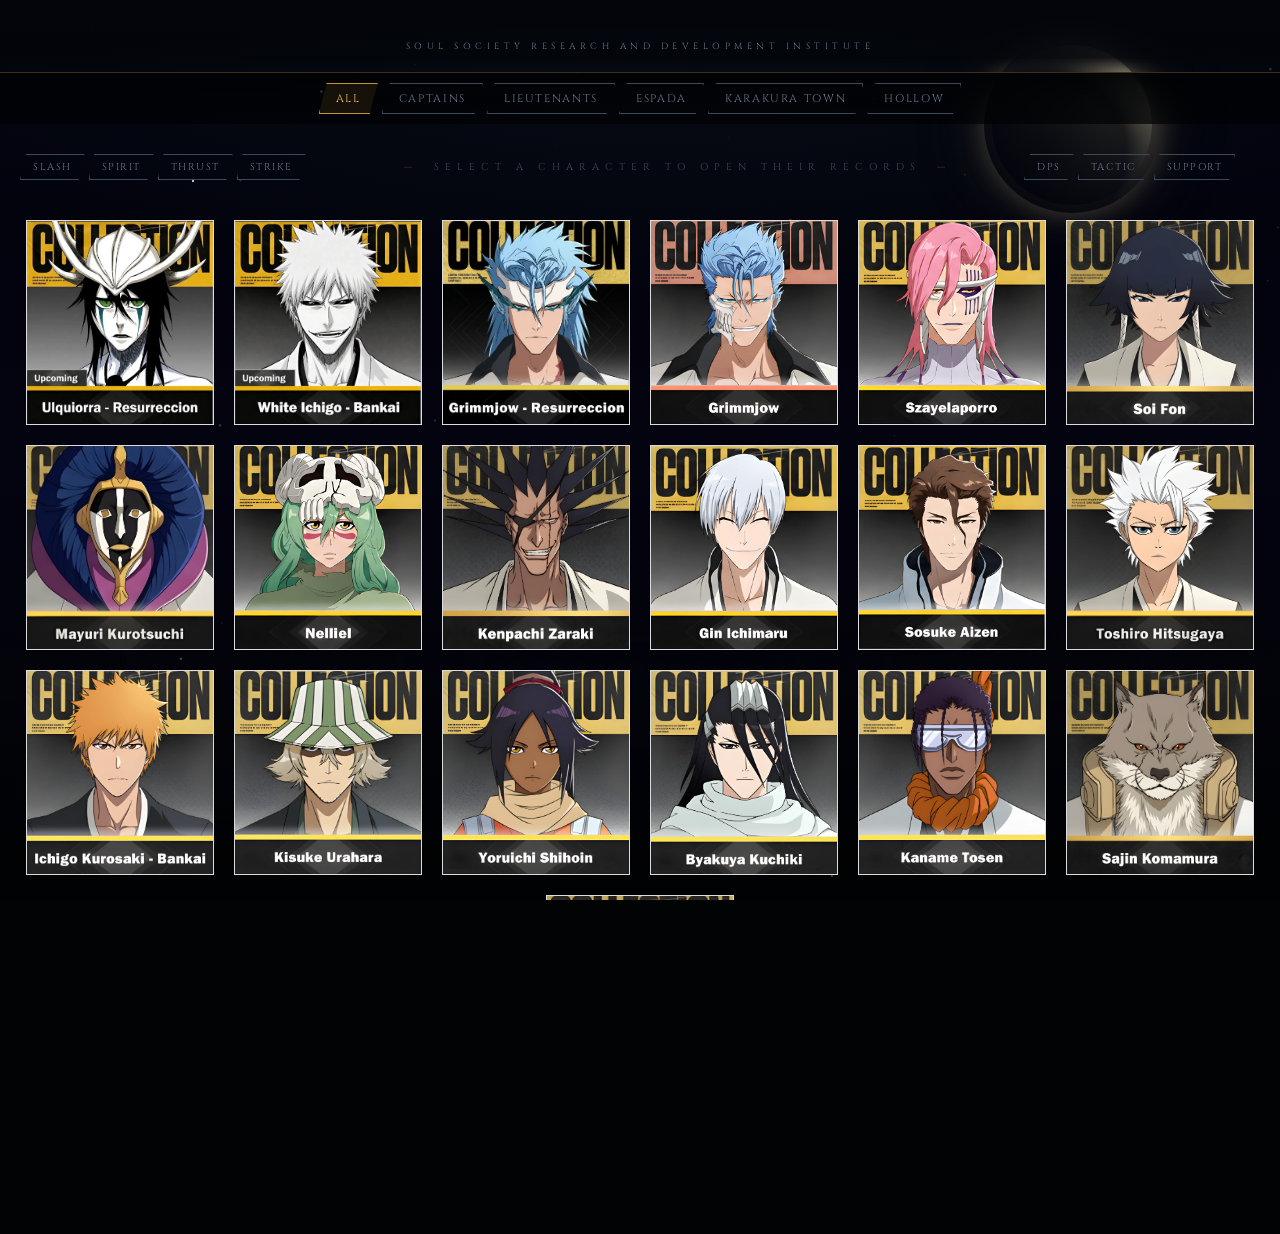
==== commit 1099ddf4: "Update mobile archive layout" ====
--- a/index.html
+++ b/index.html
@@ -5,880 +5,10 @@
 <meta name="viewport" content="width=device-width, initial-scale=1.0">
 <title>BLEACH — Soul Resonance Archives</title>
 <link href="https://fonts.googleapis.com/css2?family=Cinzel+Decorative:wght@400;700;900&family=Cinzel:wght@400;600;900&family=Noto+Serif+JP:wght@300;400;700&display=swap" rel="stylesheet">
-<style>
-  :root {
-    --bg-deep: #020305;
-    --bg-mid: #040710;
-    --bg-surface: #060b15;
-    --accent-gold: #c8972a;
-    --accent-gold-light: #f0c060;
-    --accent-teal: #1aafc8;
-    --accent-crimson: #c81a2a;
-    --accent-spirit: #a0d8ef;
-    --text-bright: #e8eaf0;
-    --text-muted: #6a7a92;
-    --text-dim: #3a4a5a;
-    --panel-bg: rgba(2,3,5,0.97);
-    --border-glow: rgba(200,151,42,0.3);
-    --reiatsu-blue: #4488ff;
-    --reiatsu-purple: #8844ff;
-  }
-
-  * { margin: 0; padding: 0; box-sizing: border-box; }
-  html, body {
-    width: 100%;
-    height: 100%;
-    background: #020305;
-    color: var(--text-bright);
-    font-family: 'Noto Serif JP', serif;
-    overflow-x: hidden;
-  }
-
-  /* Background */
-  #bg-canvas {
-    position: fixed; top: 0; left: 0; width: 100%; height: 100%;
-    pointer-events: none; z-index: 0;
-  }
-  #bg-atmosphere {
-    position: fixed; inset: 0; z-index: 0; pointer-events: none; overflow: hidden;
-  }
-  #bg-atmosphere::before {
-    content: '';
-    position: absolute; inset: 0;
-    background:
-      radial-gradient(ellipse 90% 55% at 50% -5%, rgba(10,15,25,0.85) 0%, rgba(6,10,18,0.5) 45%, transparent 70%),
-      radial-gradient(ellipse 50% 35% at 15% 85%, rgba(10,8,15,0.55) 0%, transparent 55%),
-      radial-gradient(ellipse 50% 35% at 85% 80%, rgba(8,6,12,0.45) 0%, transparent 55%),
-      radial-gradient(ellipse 60% 30% at 65% 10%, rgba(8,10,18,0.4) 0%, transparent 60%),
-      linear-gradient(180deg, #030510 0%, #02030d 25%, #030410 55%, #02020a 100%);
-  }
-
-  .bleach-moon {
-    position: absolute; top: 5%; right: 10%; width: 160px; height: 160px;
-    background: radial-gradient(circle at 65% 35%, rgba(210,200,170,0.8) 0%, rgba(180,170,140,0.6) 30%, rgba(140,130,100,0) 80%);
-    border-radius: 50%;
-    box-shadow: 0 0 30px rgba(200,190,150,0.4), 0 0 60px rgba(180,160,120,0.2), 0 0 100px rgba(150,130,90,0.1);
-    animation: moonGlow 6s ease-in-out infinite;
-    z-index: 2;
-  }
-  .bleach-moon::after {
-    content: '';
-    position: absolute; top: -5%; left: -5%; width: 110%; height: 110%;
-    border-radius: 50%;
-    background: radial-gradient(circle at 35% 65%, rgba(3,5,12,0.92) 0%, rgba(3,5,12,0.8) 50%, transparent 70%);
-    mix-blend-mode: darken;
-  }
-  .moon-stars {
-    position: absolute; top: 0; left: 0; width: 100%; height: 100%;
-    pointer-events: none; z-index: 1;
-  }
-  .star {
-    position: absolute; background: white; border-radius: 50%;
-    animation: twinkle 3s infinite alternate;
-  }
-
-  @keyframes moonGlow {
-    0%, 100% { opacity: 0.85; transform: scale(1); }
-    50% { opacity: 1; transform: scale(1.02); }
-  }
-  @keyframes twinkle {
-    0% { opacity: 0.2; transform: scale(0.8); }
-    100% { opacity: 0.7; transform: scale(1.1); }
-  }
-
-  #bg-gate {
-    position: fixed; bottom: 0; left: 0; right: 0; height: 45%;
-    pointer-events: none; z-index: 0; overflow: hidden;
-  }
-
-  /* Header */
-  header {
-    position: relative; z-index: 10;
-    text-align: center; padding: 20px 20px 8px;
-    border-bottom: 1px solid var(--border-glow);
-    background: linear-gradient(180deg, rgba(3,5,10,0.98) 0%, rgba(3,5,10,0.85) 80%, transparent 100%);
-  }
-  .header-logo-container {
-    display: flex; flex-direction: column; align-items: center;
-    animation: logoBreath 4s ease-in-out infinite;
-  }
-  .logo-main {
-    font-family: 'Cinzel Decorative', serif;
-    font-size: clamp(30px, 6vw, 60px); font-weight: 900;
-    letter-spacing: 0.06em; line-height: 1;
-    color: #d8c68c;
-    text-shadow: 0 0 10px rgba(200,151,42,0.8), 0 0 40px rgba(200,151,42,0.4), 0 0 80px rgba(180,130,30,0.3);
-    background: linear-gradient(180deg, #f0da90 0%, #c8972a 50%, #8a5c0e 100%);
-    -webkit-background-clip: text; -webkit-text-fill-color: transparent;
-    background-clip: text;
-  }
-  .logo-subtitle {
-    font-family: 'Cinzel', serif;
-    font-size: clamp(10px, 1.8vw, 16px); font-weight: 600;
-    letter-spacing: 0.3em; color: #a0d8ef;
-    text-shadow: 0 0 6px rgba(160,216,239,0.4), 0 0 15px rgba(68,136,255,0.2);
-    margin-top: -6px;
-  }
-  @keyframes logoBreath {
-    0%, 100% { opacity: 0.9; transform: scale(1); }
-    50% { opacity: 1; transform: scale(1.01); }
-  }
-  .title-sub {
-    font-family: 'Cinzel', serif;
-    font-size: clamp(7px, 0.9vw, 9px);
-    letter-spacing: 0.5em; color: var(--text-muted);
-    margin-top: 20px; margin-bottom: 12px;
-    text-transform: uppercase;
-  }
-
-  /* Division Bar */
-  .division-bar {
-    position: relative; z-index: 10;
-    display: flex; justify-content: center; gap: 4px;
-    padding: 10px 20px; flex-wrap: wrap;
-    background: linear-gradient(180deg, rgba(1,2,4,0.95) 0%, rgba(1,2,4,0.7) 100%);
-    --selector-character-width: 210px;
-    --selector-character-height: auto;
-    --selector-character-x: -116px;
-    --selector-character-y: -128px;
-    --selector-character-angle: -3deg;
-    --selector-character-scale: 1;
-    min-height: 43px;
-  }
-  .selector-character {
-    position: absolute;
-    left: 0;
-    top: 0;
-    z-index: 11;
-    width: var(--selector-character-width);
-    height: var(--selector-character-height);
-    object-fit: contain;
-    object-position: center;
-    pointer-events: none;
-    transform:
-      translate(var(--selector-character-x), var(--selector-character-y))
-      rotate(var(--selector-character-angle))
-      scale(var(--selector-character-scale));
-    transform-origin: center;
-    filter: drop-shadow(0 18px 24px rgba(0,0,0,0.72));
-  }
-  .div-tab {
-    font-family: 'Cinzel', serif;
-    font-size: 11px; letter-spacing: 0.15em;
-    padding: 7px 16px;
-    border: 1px solid var(--text-dim);
-    color: var(--text-muted); cursor: pointer;
-    transition: all 0.3s ease; background: transparent;
-    text-transform: uppercase;
-    clip-path: polygon(8px 0%, 100% 0%, calc(100% - 8px) 100%, 0% 100%);
-  }
-  .div-tab:hover, .div-tab.active {
-    border-color: var(--accent-gold);
-    color: var(--accent-gold-light);
-    background: rgba(200,151,42,0.1);
-    box-shadow: 0 0 15px rgba(200,151,42,0.2);
-  }
-
-  /* Main Stage */
-  #stage {
-    position: relative; z-index: 5;
-    display: flex; flex-direction: column; align-items: center;
-    padding: 30px 20px;
-  }
-
-  .ad-slot {
-    position: relative;
-    z-index: 9;
-    display: flex;
-    justify-content: center;
-    width: 100%;
-    min-height: 90px;
-    padding: 12px 20px 2px;
-    overflow: hidden;
-  }
-
-  .ad-slot::before {
-    content: "Sponsored";
-    position: absolute;
-    top: 1px;
-    left: 50%;
-    transform: translateX(-50%);
-    font-family: 'Cinzel', serif;
-    font-size: 7px;
-    letter-spacing: 0.28em;
-    text-transform: uppercase;
-    color: rgba(106,122,146,0.72);
-  }
-
-  .ad-slot-inner {
-    width: 728px;
-    max-width: 100%;
-    min-height: 90px;
-    display: flex;
-    align-items: center;
-    justify-content: center;
-    opacity: 0.86;
-  }
-
-  .filter-bars-container {
-    display: flex; justify-content: space-between; align-items: center;
-    width: 100%; max-width: 1400px;
-    margin-bottom: 40px;
-  }
-  .filter-bar {
-    display: flex; gap: 4px; flex-wrap: wrap;
-  }
-  #role-filter-bar {
-    transform: translateX(-25px);
-  }
-
-  .filter-type-btn {
-    font-family: 'Cinzel', serif;
-    font-size: 10px; letter-spacing: 0.15em;
-    padding: 5px 12px;
-    border: 1px solid var(--text-dim);
-    color: var(--text-muted); cursor: pointer;
-    transition: all 0.3s ease; background: transparent;
-    text-transform: uppercase;
-    clip-path: polygon(6px 0%, 100% 0%, calc(100% - 6px) 100%, 0% 100%);
-  }
-  .filter-type-btn.active-slash {
-    border-color: #ff4444; color: #ff4444; background: rgba(255,68,68,0.1);
-  }
-  .filter-type-btn.active-spirit {
-    border-color: #4488ff; color: #4488ff; background: rgba(68,136,255,0.1);
-  }
-  .filter-type-btn.active-thrust {
-    border-color: #ffcc00; color: #ffcc00; background: rgba(255,204,0,0.1);
-  }
-  .filter-type-btn.active-strike {
-    border-color: #ff8800; color: #ff8800; background: rgba(255,136,0,0.1);
-  }
-
-  .filter-role-btn {
-    font-family: 'Cinzel', serif;
-    font-size: 10px; letter-spacing: 0.15em;
-    padding: 5px 12px;
-    border: 1px solid var(--text-dim);
-    color: var(--text-muted); cursor: pointer;
-    transition: all 0.3s ease; background: transparent;
-    text-transform: uppercase;
-    clip-path: polygon(6px 0%, 100% 0%, calc(100% - 6px) 100%, 0% 100%);
-  }
-  .filter-role-btn.active-role {
-    border-color: #ffffff; color: #ffffff; background: rgba(255,255,255,0.1);
-  }
-
-  /* Character Grid */
-  #char-grid {
-    display: flex; gap: 20px; flex-wrap: wrap; justify-content: center;
-    max-width: 1400px; width: 100%;
-  }
-
-  .char-card {
-    width: 188px; height: 205px; cursor: pointer;
-    transition: transform 0.3s ease, box-shadow 0.3s ease;
-    animation: cardReveal 0.5s ease both;
-    background: #0f1520; border: 1px solid rgba(255,255,255,0.85);
-    overflow: hidden; border-radius: 0;
-    display: flex; flex-direction: column;
-    position: relative;
-    color: inherit;
-    text-decoration: none;
-  }
-  .char-card:hover {
-    transform: translateY(-4px);
-    box-shadow: 0 8px 20px rgba(0,0,0,0.6), 0 0 12px rgba(255,255,255,0.6);
-  }
-  .card-frame {
-    position: relative;
-    display: flex; flex-direction: column; height: 100%;
-    background: transparent; border: none; box-shadow: none;
-  }
-  .card-frame::before, .card-frame::after { display: none; }
-
-  .char-illustration {
-    position: absolute; top: 0; left: 50%; transform: translateX(-50%);
-    width: 100%; height: 100%; overflow: hidden; z-index: 2;
-  }
-  .custom-avatar-container {
-    width: 100%; height: 100%;
-    display: flex; align-items: center; justify-content: center;
-    overflow: hidden;
-  }
-  .custom-avatar-container img, .custom-avatar-container video {
-    width: 100%; height: 100%;
-  }
-
-  .card-info { display: none; }
-  .char-card.selected {
-    box-shadow: 0 0 0 2px #ffffff, 0 0 20px rgba(255,255,255,0.7);
-  }
-  .char-card.upcoming {
-    cursor: default;
-    border-color: rgba(255,255,255,0.85);
-  }
-  .card-glow, .card-bg-aura, .reiatsu-layer { display: none; }
-
-  @keyframes cardReveal {
-    0% { opacity: 0; transform: translateY(20px); }
-    100% { opacity: 1; transform: translateY(0); }
-  }
-
-  .empty-prompt {
-    text-align: center; padding: 60px 20px;
-    color: var(--text-dim);
-    font-family: 'Cinzel', serif;
-    font-size: 12px; letter-spacing: 0.2em;
-  }
-
-  /* Info Panel */
-  #info-panel {
-    position: fixed; right: 0; top: 0; bottom: 0;
-    width: clamp(520px, 60vw, 820px);
-    background: rgba(2,3,6,0.97);
-    border-left: 1px solid var(--border-glow);
-    z-index: 100;
-    transform: translateX(100%);
-    transition: transform 0.5s cubic-bezier(0.23,1,0.32,1);
-    overflow-y: auto;
-    backdrop-filter: blur(24px);
-  }
-  #info-panel.open { transform: translateX(0); }
-  #info-panel::before {
-    content: '';
-    position: absolute; top: 0; left: 0; right: 0;
-    height: 2px;
-    background: rgba(255,255,255,0.6);
-    opacity: 0.9;
-  }
-  .panel-close {
-    position: absolute; top: 20px; left: 24px;
-    width: 36px; height: 36px;
-    background: transparent;
-    border: 1px solid var(--text-dim);
-    color: var(--text-muted);
-    cursor: pointer; font-size: 16px;
-    transition: all 0.3s;
-    display: flex; align-items: center; justify-content: center;
-    clip-path: polygon(6px 0%, 100% 0%, calc(100% - 6px) 100%, 0% 100%);
-    z-index: 10;
-  }
-  .panel-close:hover {
-    border-color: var(--accent-crimson);
-    color: var(--accent-crimson);
-  }
-
-  .panel-hero {
-    position: relative; height: 360px; overflow: hidden;
-    display: flex; align-items: center; justify-content: center;
-  }
-  .panel-hero-bg {
-    position: absolute; inset: 0;
-    background: rgba(255,255,255,0.04); opacity: 1;
-  }
-  .panel-hero-art {
-    position: relative; z-index: 2; transform: scale(1.6);
-  }
-  .panel-hero-overlay {
-    position: absolute; inset: 0;
-    background: linear-gradient(0deg, rgba(3,5,10,1) 0%, rgba(3,5,10,0.4) 60%, transparent 100%);
-    z-index: 3;
-  }
-  .panel-name-block {
-    position: absolute; bottom: 24px; left: 36px; right: 36px;
-    z-index: 4;
-  }
-  .panel-division-label {
-    font-family: 'Cinzel', serif;
-    font-size: 10px; letter-spacing: 0.4em;
-    color: #ffffff; text-transform: uppercase;
-    margin-bottom: 6px;
-  }
-  .panel-char-name {
-    font-family: 'Cinzel Decorative', serif;
-    font-size: clamp(22px, 3vw, 34px); font-weight: 700;
-    color: var(--text-bright); line-height: 1;
-    filter: drop-shadow(0 0 20px rgba(255,255,255,0.3));
-  }
-  .panel-char-jp {
-    font-size: 15px; color: var(--text-muted);
-    margin-top: 4px; letter-spacing: 0.3em;
-  }
-  .panel-body {
-    padding: 0 36px 50px;
-  }
-
-  .section-label {
-    font-family: 'Cinzel', serif;
-    font-size: 9px; letter-spacing: 0.5em;
-    color: var(--text-dim); text-transform: uppercase;
-    margin-bottom: 14px; padding-bottom: 6px;
-    border-bottom: 1px solid rgba(200,151,42,0.15);
-  }
-  .stats-section { margin-bottom: 28px; }
-
-  #panel-stats {
-  display: flex; gap: 12px; align-items: center; justify-content: center;
-  min-height: 100px; background: transparent; border: none; padding: 8px 0;
-  flex-wrap: wrap;
-  margin-top: 25px;
-  transform: translateX(-20px);
-  }
-  #panel-stats .stat-img-wrapper {
-    display: inline-flex;
-    align-items: center;
-    justify-content: center;
-  }
-  #panel-stats img {
-  max-width: 140px;
-  max-height: 200px;
-  object-fit: contain;
-  border: none;
-  outline: none;
-  background: none;
-  }
-
-  .zanpakuto-block {
-    background: rgba(2,3,6,0.97);
-    border: 1px solid rgba(200,151,42,0.1);
-    padding: 18px 20px; margin-bottom: 20px; position: relative;
-  }
-  .zanpakuto-block::before {
-    content: '';
-    position: absolute; top: 0; left: 0; width: 40px; height: 1px;
-    background: #ffffff;
-  }
-  .zanpaku-name {
-    font-family: 'Cinzel', serif;
-    font-size: 17px; color: #ffffff !important;
-    margin-bottom: 4px;
-  }
-  .zanpaku-release {
-    font-size: 11px; color: var(--text-muted);
-    font-style: italic; margin-bottom: 10px; letter-spacing: 0.05em;
-  }
-  .zanpaku-desc {
-    font-size: 12px; color: var(--text-muted); line-height: 1.75;
-  }
-
-  .char-quote {
-    border-left: 2px solid #ffffff; padding: 12px 18px; margin-bottom: 24px;
-    font-style: italic; font-size: 12px; color: var(--text-muted); line-height: 1.8;
-  }
-
-  .stamp-block {
-    position: relative; border: none; background: transparent; min-height: auto;
-    display: flex; flex-wrap: wrap; align-items: center; justify-content: center;
-    overflow: visible; padding: 8px 0;
-  }
-  .stamp-block:hover { border-color: transparent; }
-  .stamp-block::before { display: none; }
-  .stamp-placeholder {
-    font-family: 'Cinzel', serif;
-    font-size: 9px; letter-spacing: 0.3em;
-    color: var(--text-dim); text-align: center;
-    padding: 20px; text-transform: uppercase; width: 100%;
-  }
-  .stamp-block.has-content .stamp-placeholder { display: none; }
-  .stamp-block img, .stamp-block video, .stamp-block canvas {
-    max-width: 200px; max-height: 200px; object-fit: contain; display: block;
-  }
-  .stamp-block-weapon { min-height: auto; }
-  .stamp-section-text {
-    width: 100%;
-    margin: 0 0 10px;
-    color: var(--text-bright);
-    font-size: 12px;
-    line-height: 1.55;
-    text-align: left;
-    font-family: 'Arial', 'Helvetica', sans-serif;
-    font-weight: 700;
-  }
-  .stamp-section-text p {
-    margin: 0 0 8px;
-  }
-  .stamp-section-text p:last-child {
-    margin-bottom: 0;
-  }
-
-  .stamp-info-icon {
-    position: absolute; width: 16px; height: 16px;
-    background: transparent; color: rgba(255,255,255,0.3);
-    border: none; border-radius: 0;
-    font-size: 14px; line-height: 16px; text-align: center;
-    cursor: default; z-index: 10; transition: color 0.2s;
-  }
-  .stamp-info-icon:hover { color: #ffffff; }
-  .term-info-icon {
-    display: inline-grid;
-    place-items: center;
-    width: 13px;
-    height: 13px;
-    margin-left: 3px;
-    border: 1px solid rgba(234,74,134,0.55);
-    border-radius: 50%;
-    background: transparent;
-    color: rgba(255,255,255,0.72);
-    font-family: 'Arial', 'Helvetica', sans-serif;
-    font-size: 9px;
-    font-weight: 800;
-    line-height: 1;
-    cursor: pointer;
-    vertical-align: 1px;
-  }
-  .term-info-icon:hover {
-    color: #ffffff;
-    border-color: #EA4A86;
-  }
-
-  .stamp-info-popup {
-    position: fixed;
-    background: rgba(2,3,6,0.97);
-    border: 1px solid rgba(255,255,255,0.3);
-    border-radius: 4px; padding: 10px 14px;
-    min-width: 150px; max-width: 220px;
-    font-size: 13px; color: #ddd; z-index: 200;
-    display: none;
-    white-space: normal; word-wrap: break-word; pointer-events: auto;
-    font-family: 'Arial', 'Helvetica', sans-serif;
-    font-weight: bold;
-    max-height: min(70vh, 520px);
-    overflow: hidden;
-  }
-  .stamp-info-popup.show {
-    display: flex;
-    flex-direction: column;
-    gap: 8px;
-  }
-  .term-info-popup {
-    position: fixed;
-    max-width: 380px;
-    padding: 10px 12px;
-    background: rgba(2,3,6,0.98);
-    border: 1px solid rgba(234,74,134,0.55);
-    border-radius: 4px;
-    color: #d7dce8;
-    font-family: 'Arial', 'Helvetica', sans-serif;
-    font-size: 12px;
-    font-weight: 700;
-    line-height: 1.45;
-    z-index: 260;
-    box-shadow: 0 12px 28px rgba(0,0,0,0.55);
-  }
-  .term-info-title {
-    color: #ffffff;
-    font-size: 14px;
-    font-weight: 900;
-    margin-bottom: 6px;
-    text-decoration: none;
-  }
-  .stamp-info-popup.has-toggle-switch {
-    max-width: 290px;
-  }
-  .stamp-info-popup.core-stamp-popup {
-    width: min(365px, calc(100vw - 24px));
-    max-width: min(365px, calc(100vw - 24px));
-    max-height: min(84vh, 700px);
-    padding: 12px;
-    gap: 0;
-    border: 1px solid rgba(255,255,255,0.14);
-    border-radius: 3px;
-    background: rgba(2,3,6,0.98);
-    box-shadow: 0 14px 40px rgba(0,0,0,0.55);
-  }
-  .popup-scroll-content {
-    flex: 1 1 auto;
-    min-height: 0;
-    overflow-y: auto;
-    max-height: calc(min(70vh, 520px) - 2px);
-    padding-right: 4px;
-  }
-  .stamp-info-popup.has-toggle-switch .popup-scroll-content {
-    max-height: calc(min(70vh, 520px) - 64px);
-  }
-  .core-popup-heading {
-    display: flex;
-    flex-direction: column;
-    gap: 4px;
-    padding: 0 2px 6px;
-    background: none;
-  }
-  .core-popup-main {
-    flex: 1 1 auto;
-    min-height: 0;
-    overflow-y: auto;
-    padding-right: 2px;
-    scrollbar-width: thin;
-    scrollbar-color: rgba(255,255,255,0.16) transparent;
-  }
-  .core-popup-main::-webkit-scrollbar {
-    width: 2px;
-  }
-  .core-popup-main::-webkit-scrollbar-track {
-    background: transparent;
-  }
-  .core-popup-main::-webkit-scrollbar-thumb {
-    background: rgba(255,255,255,0.14);
-  }
-  .core-popup-name {
-    font-family: 'Arial', 'Helvetica', sans-serif;
-    font-size: 17px;
-    font-weight: 800;
-    line-height: 1.05;
-    color: var(--text-bright);
-    text-shadow: 0 1px 3px rgba(0,0,0,0.72);
-  }
-  .core-popup-stars {
-    color: #ffffff;
-    font-size: 18px;
-    letter-spacing: 0;
-    line-height: 1;
-    text-shadow: 0 1px 2px rgba(0,0,0,0.78);
-  }
-  .core-popup-divider {
-    height: 4px;
-    background: linear-gradient(180deg, #fff37a 0%, #ead747 42%, #b89b1c 100%);
-    box-shadow: 0 -1px 0 rgba(255,255,255,0.15), 0 1px 5px rgba(236,210,58,0.18);
-  }
-  .core-popup-state {
-    display: flex;
-    flex-direction: column;
-    gap: 0;
-    min-height: 0;
-    flex: 1 1 auto;
-  }
-  .core-popup-stat-list {
-    display: flex;
-    flex-direction: column;
-    gap: 1px;
-    padding: 7px 0 0;
-    background: transparent;
-  }
-  .core-popup-stat-row {
-    display: flex;
-    align-items: center;
-    justify-content: space-between;
-    gap: 12px;
-    min-height: 24px;
-    padding: 0 9px;
-    background: #202126;
-  }
-  .core-popup-stat-row:nth-child(odd) {
-    background: #34353a;
-  }
-  .core-popup-stat-row:nth-child(even) {
-    background: #18191e;
-  }
-  .weapon-stamp-popup .core-popup-stat-row,
-  .weapon-stamp-popup .core-popup-stat-row:nth-child(odd),
-  .weapon-stamp-popup .core-popup-stat-row:nth-child(even) {
-    background: #18191e;
-  }
-  .core-popup-stat-label {
-    color: var(--text-bright);
-    font-size: 13px;
-    font-weight: 700;
-    text-transform: none;
-  }
-  .core-popup-stat-value {
-    color: #ffffff;
-    font-size: 13px;
-    font-weight: 700;
-    text-align: right;
-  }
-  .core-popup-info-rule {
-    height: 1px;
-    margin: 7px 6px 0;
-    background: rgba(200,151,42,0.28);
-  }
-  .weapon-popup-note {
-    margin: 7px 0 0;
-    padding: 7px 9px;
-    background: #f4f4f0;
-    color: #111216;
-    border-radius: 2px;
-    font-family: 'Arial', 'Helvetica', sans-serif;
-    font-size: 12px;
-    font-weight: 800;
-    line-height: 1.35;
-    text-align: center;
-  }
-  .core-popup-copy {
-    color: #d7dce8;
-    font-size: 14px;
-    line-height: 1.45;
-    padding: 10px 8px 12px;
-  }
-  .core-popup-copy p {
-    margin: 0 0 2px;
-  }
-  .core-popup-copy p:last-child {
-    margin-bottom: 0;
-  }
-  .core-popup-toggle {
-    display: flex;
-    flex-direction: column;
-    align-items: center;
-    gap: 5px;
-    padding: 5px 0 2px;
-  }
-  .core-popup-toggle-title {
-    color: var(--text-muted);
-    font-size: 12px;
-    line-height: 1;
-    text-align: center;
-  }
-  .core-popup-toggle-track {
-    display: grid;
-    grid-template-columns: 1fr 1fr;
-    width: min(185px, calc(100% - 64px));
-    height: 23px;
-    border: 1px solid rgba(255,255,255,0.18);
-    background: #020305;
-  }
-  .core-popup-toggle-btn {
-    border: 0;
-    background: #020305;
-    color: transparent;
-    padding: 0;
-    font-size: 12px;
-    font-weight: 700;
-    text-transform: uppercase;
-    cursor: pointer;
-  }
-  .core-popup-toggle-btn.active {
-    background: #4e4f52;
-    color: #06070a;
-  }
-  .core-popup-toggle.max-active .core-popup-toggle-btn.active {
-    background: #f0f2f5;
-  }
-
-  /* Bonds Section */
-  .bond-rectangle {
-    position: relative;
-    border: none;
-    background: transparent;
-    padding: 15px 20px;
-    margin-bottom: 0;
-    height: 180px;
-    width: 100%;
-    display: flex; align-items: center; justify-content: flex-start;
-    flex-wrap: nowrap;
-    margin-left: auto; margin-right: auto;
-    gap: 0;
-    overflow: hidden;
-  }
-  .bond-rectangle .bond-info-icon {
-    position: absolute; top: 8px; left: 8px;
-  }
-  .bond-rectangle img {
-    max-width: 100%; max-height: 100%;
-    object-fit: contain; display: block;
-  }
-
-  #overlay {
-    display: none;
-    position: fixed; inset: 0;
-    background: rgba(0,0,0,0.55);
-    z-index: 99; cursor: pointer;
-    backdrop-filter: blur(2px);
-  }
-  #overlay.show { display: block; }
-
-
-  .section-title {
-    font-family: 'Cinzel', serif;
-    font-size: 10px; letter-spacing: 0.6em;
-    color: var(--text-dim); text-transform: uppercase;
-    margin: 0 20px; text-align: center; position: relative;
-  }
-  .section-title::before, .section-title::after {
-    content: '—'; margin: 0 16px;
-    color: var(--accent-gold); opacity: 0.5;
-  }
-
-  ::-webkit-scrollbar { width: 4px; }
-  ::-webkit-scrollbar-track { background: #020305; }
-  ::-webkit-scrollbar-thumb { background: var(--border-glow); }
-
-  @media (max-width: 768px) {
-    #info-panel { width: 100%; }
-  }
-
-  /* ===== Toggle switch for second‑page info ===== */
-  .popup-toggle-switch {
-    margin-top: 2px;
-    display: grid;
-    justify-content: center;
-    gap: 3px;
-    font-family: 'Arial', 'Helvetica', sans-serif;
-    font-weight: bold;
-    text-align: center;
-  }
-  .popup-toggle-switch .toggle-title {
-    color: #9f9f9f;
-    font-size: 14px;
-    line-height: 1;
-    text-shadow: 0 0 3px rgba(255,255,255,0.2);
-  }
-  .popup-toggle-switch .switch {
-    position: relative;
-    display: grid;
-    grid-template-columns: 1fr 1fr;
-    width: 220px;
-    max-width: min(220px, 100%);
-    height: 28px;
-    border: 1px solid #353535;
-    background: #020202;
-    box-sizing: border-box;
-    overflow: hidden;
-  }
-  .popup-toggle-switch .switch input {
-    opacity: 0;
-    width: 0;
-    height: 0;
-  }
-  .popup-toggle-switch .slider {
-    position: absolute;
-    cursor: pointer;
-    top: 0; left: 0; right: 0; bottom: 0;
-    display: grid;
-    grid-template-columns: 1fr 1fr;
-    align-items: center;
-    background: #050505;
-    transition: .2s;
-  }
-  .popup-toggle-switch .slider:before {
-    position: absolute;
-    content: "OFF";
-    inset: 0 50% 0 0;
-    display: grid;
-    place-items: center;
-    color: #121212;
-    background: #d8d8d8;
-    font-size: 15px;
-    line-height: 1;
-    transition: transform .2s;
-  }
-  .popup-toggle-switch .slider:after {
-    content: "ON";
-    z-index: 1;
-    grid-column: 2;
-    color: #111;
-    font-size: 15px;
-    line-height: 1;
-  }
-  .popup-toggle-switch input:checked + .slider {
-    background: #050505;
-  }
-  .popup-toggle-switch input:checked + .slider:before {
-    content: "ON";
-    transform: translateX(100%);
-  }
-  .popup-toggle-switch input:checked + .slider:after { content: ""; }
-</style>
+<script>
+  if ((/Mobi|Android|iPhone|iPad|iPod/i.test(navigator.userAgent) || window.innerWidth <= 820) && !location.pathname.endsWith('index-mobile.html')) location.replace('index-mobile.html' + location.search + location.hash);
+</script>
+<link rel="stylesheet" href="styles.css">
 </head>
 <body>
 
@@ -924,8 +54,7 @@
 </header>
 
 <div class="division-bar">
-  <img class="selector-character" src="images/section-selector-character.png" alt="" aria-hidden="true">
-  <button class="div-tab active" onclick="setCategoryFilter('all', this)">All</button>
+<button class="div-tab active" onclick="setCategoryFilter('all', this)">All</button>
   <button class="div-tab" onclick="setCategoryFilter('captain', this)">Captains</button>
   <button class="div-tab" onclick="setCategoryFilter('lieutenant', this)">Lieutenants</button>
   <button class="div-tab" onclick="setCategoryFilter('espada', this)">Espada</button>
@@ -994,3870 +123,7 @@
   </div>
 </div>
 
-<script>
-// ==================== CHARACTER DATA ====================
-const CHARACTERS = [
-  {
-    id: 'ulquiorra-resurreccion',
-    category: 'espada',
-    type: 'Spirit',
-    role: 'Dps',
-    upcoming: 'Yes',
-    name: 'Ulquiorra - Resurreccion',
-    nameJP: 'Upcoming',
-    divisionLabel: 'Upcoming Character',
-    color: '#58d8c8',
-    quote: 'Upcoming character - records are not available yet.',
-    zanpakuto: {
-      name: 'Upcoming',
-      release: 'Coming soon',
-      desc: 'This character is not in the game yet.'
-    },
-    bio: 'This character is not in the game yet.',
-    customAvatar: 'images/ulq res.webp',
-    panelImage: '',
-    avatarWidth: 210,
-    avatarHeight: 212,
-    avatarOffsetX: 0,
-    avatarOffsetY: -2,
-    avatarFit: 'contain',
-    panelScale: 1,
-
-    statsImgs: [],
-    statsAngles: [],
-    statsGaps: [],
-    statsHeights: [],
-
-    coreStampImgs: [],
-    coreStampAngles: [],
-    coreStampGaps: [],
-    coreStampPopupData: [],
-    coreStampPopupWidths: [],
-
-    setStampBeforeText: '',
-    setStampImgs: [],
-    setStampAngles: [],
-    setStampGaps: [],
-    setStampInfos: [],
-    setStampPopupWidths: [],
-    setStampAfterText: '',
-
-    weaponStampImgs: [],
-    weaponStampAngles: [],
-    weaponStampGaps: [],
-    weaponStampPopupData: [],
-    weaponStampPopupWidths: [],
-
-    bonds1Imgs: [],
-    bonds1Info: '',
-    bonds1OffsetX: 0,
-    bonds1Height: null,
-    bonds1PopupWidth: null,
-
-    bonds2Imgs: [],
-    bonds2Info: '',
-    bonds2OffsetX: 0,
-    bonds2Height: null,
-    bonds2PopupWidth: null
-  },
-  {
-    id: 'white-ichigo',
-    category: 'hollow',
-    type: 'Slash',
-    role: 'Tactic',
-    upcoming: 'Yes',
-    name: 'White Ichigo',
-    nameJP: 'Upcoming',
-    divisionLabel: 'Upcoming Character',
-    color: '#e8eaf0',
-    quote: 'Upcoming character - records are not available yet.',
-    zanpakuto: {
-      name: 'Upcoming',
-      release: 'Coming soon',
-      desc: 'This character is not in the game yet.'
-    },
-    bio: 'This character is not in the game yet.',
-    customAvatar: 'images/white.webp',
-    panelImage: '',
-    avatarWidth: 220,
-    avatarHeight: 212,
-    avatarOffsetX: 0,
-    avatarOffsetY: -2,
-    avatarFit: 'contain',
-    panelScale: 1,
-
-    statsImgs: [],
-    statsAngles: [],
-    statsGaps: [],
-    statsHeights: [],
-
-    coreStampImgs: [],
-    coreStampAngles: [],
-    coreStampGaps: [],
-    coreStampPopupData: [],
-    coreStampPopupWidths: [],
-
-    setStampBeforeText: '',
-    setStampImgs: [],
-    setStampAngles: [],
-    setStampGaps: [],
-    setStampInfos: [],
-    setStampPopupWidths: [],
-    setStampAfterText: '',
-
-    weaponStampImgs: [],
-    weaponStampAngles: [],
-    weaponStampGaps: [],
-    weaponStampPopupData: [],
-    weaponStampPopupWidths: [],
-
-    bonds1Imgs: [],
-    bonds1Info: '',
-    bonds1OffsetX: 0,
-    bonds1Height: null,
-    bonds1PopupWidth: null,
-
-    bonds2Imgs: [],
-    bonds2Info: '',
-    bonds2OffsetX: 0,
-    bonds2Height: null,
-    bonds2PopupWidth: null
-  },
-  {
-    id: 'grimmjow-resurreccion',
-    category: 'espada',
-    type: 'Strike',
-    role: 'Dps',
-    upcoming: 'No',
-    name: 'Grimmjow - Resurreccion',
-    nameJP: 'グリムジョー・ジャガージャック',
-    divisionLabel: 'Sexta Espada - Resurreccion',
-    color: '#4488ff',
-    quote: '"Grind, Pantera."',
-    stats: { Reiatsu: 88, Swordsmanship: 88, Kidō: 60, Speed: 90, Strength: 90 },
-    zanpakuto: {
-      name: 'Pantera',
-      release: '"Grind, Pantera"',
-      desc: 'Grimmjow\'s release transforms him into a sleek, feline warrior with enhanced speed, agility, and devastating claw attacks. His signature technique, Desgarrón, creates massive energy slashes from his fingertips.'
-    },
-    bio: 'Grimmjow in his released Pantera form, a faster and more savage version of the Sexta Espada built around close-range pressure, destructive claws, and relentless instinct.',
-    customAvatar: 'images/grimm res.webp',
-    panelImage: 'images/grimm panel.webp',
-    avatarWidth: 190,
-    avatarHeight: 210,
-    avatarOffsetX: 0,
-    avatarOffsetY: -4,
-    avatarFit: 'contain',
-    panelScale: 1,
-
-    statsImgs:    ['images/espada.webp','images/strike.webp','images/dps.webp'],
-    statsAngles:  [0,0,0],
-    statsGaps:    [80,80],
-    statsHeights: [80,80,80],
-
-    coreStampImgs: ['images/grimm core.webp','images/tosen core 3.webp'],
-    coreStampAngles: [-2, 1, 3],
-    coreStampGaps: [80, 80],
-    coreStampPopupData: [
-      {
-        name: 'The Path of Instinct',
-		dividerColor: 'null',
-        stars: 6,
-        base: {
-          rows: [
-            { label: 'ATK', value: '125' },
-            { label: 'DEF', value: '105' },
-            { label: 'HP', value: '629' },
-            { label: 'Strike DMG Bonus', value: '8.0%' }
-          ],
-          text: '<p>-Increases Ultimate Charge Rate by  <span style="color: #52C394;">15%</span>.<br>-Damage dealt by Ultimate, Gran Rey Cero, and Enhanced Basic Attack, Form of Destruction, increases by  <span style="color: #52C394;">37.5%</span>.<br>-Each point of Spiritual Pressure Reserve increases Grimmjow\'s Crit Rate by  <span style="color: #52C394;">4%</span> and Crit DMG by  <span style="color: #52C394;">8%</span>.</p>'
-        },
-        max: {
-          rows: [
-            { label: 'ATK', value: '630' },
-            { label: 'DEF', value: '525' },
-            { label: 'HP', value: '3150' },
-            { label: 'Strike DMG Bonus', value: '20.0%' }
-          ],
-          text: '<p>-Increases Ultimate Charge Rate by  <span style="color: #52C394;">30%</span>.<br>-Damage dealt by Ultimate, Gran Rey Cero, and Enhanced Basic Attack, Form of Destruction, increases by  <span style="color: #52C394;">75%</span>.<br>-Each point of Spiritual Pressure Reserve increases Grimmjow\'s Crit Rate by  <span style="color: #52C394;">8%</span> and Crit DMG by  <span style="color: #52C394;">16%</span>.</p>'
-        }
-      },
-      {
-        name: 'Rushing Into Danger',
-        dividerColor: '#8f5cff',
-        stars: 4,
-        base: {
-          rows: [
-            { label: 'ATK', value: '100' },
-            { label: 'DEF', value: '83' },
-            { label: 'HP', value: '503' },
-            { label: 'All-Type DMG Bonus', value: '6.4%' }
-          ],
-          text: '<p>Each time a Battlefield Skill is released, triggers one additional attack of the same type, dealing damage equal to <span style="color: #52C394;">25%</span> of the current Ultimate.</p>'
-        },
-        max: {
-          rows: [
-            { label: 'ATK', value: '365' },
-            { label: 'DEF', value: '304' },
-            { label: 'HP', value: '1824' },
-            { label: 'All-Type DMG Bonus', value: '11.2%' }
-          ],
-          text: '<p>Each time a Battlefield Skill is released, triggers one additional attack of the same type, dealing damage equal to <span style="color: #52C394;">50%</span> of the current Ultimate.</p>'
-        }
-      }
-    ],
-    coreStampPopupWidths: [null, null, null],
-
-    setStampBeforeText: '<p>No Data :).</p>',
-    setStampImgs: ['images/yoru set 1.webp', 'images/yoru set 2.webp', 'images/yoru set 3.webp'],
-    setStampAngles: [0, 0, -3],
-    setStampGaps: [30, 90],
-    setStampInfos: ['<p><span style="color: #EA4A86;">-The recommended Stats are:</span><br>1) Ult Charge Rate%<br>2) Crit Rate%<br>3) Crit DMG%</p></p>', '<p><span style="color: #EA4A86;">-The recommended Stats are:</span><br>1) Ult Charge Rate%<br>2) Crit Rate%<br>3) Crit DMG%</p></p>', '<p><span style="color: #EA4A86;">-The recommended Stats are:</span><br>1) Ult Charge Rate%<br>2) Crit Rate%<br>3) Crit DMG%</p></p>'],
-    setStampPopupWidths: [380, 380, 380],
-    setStampAfterText: '<p><span style="color: #EA4A86;">Midnight Specter (3/3) </span><br>2-Piece: Increases Strike DMG by <span style="color: #52C394;">11%</span>.<br>3-Piece: Increases Ultimate DMG by <span style="color: #52C394;">30%</span>. Each time a basic attack is released, increases special attack DMG by <span style="color: #52C394;">5.5%</span> for 10s. Stacks up to 5 times.</p>',
-
-    weaponStampImgs: ['images/grimm weapon.webp','images/sajin weapon 2.webp'],
-    weaponStampAngles: [-3, 5],
-    weaponStampGaps: [90],
-    weaponStampPopupData: [
-      {
-        name: 'At Long Last',
-		dividerColor: 'null',
-        stars: 0,
-        base: {
-          rows: [
-			{ label: 'Weapon Stats Boost', value: '50%' },
-          ],
-          note: 'Grimmjow Exclusive Effect',
-          text: '<p><span style="color: #EA4A86;">Ascencion Stage 1</span><p>-In battle, increases ATK by an amount equal to  <span style="color: #52C394;">9%</span> of the character\'s Ultimate Charge Rate.<br>-When detonating <span style="color: #EA4A86; text-decoration: underline;">Destruction Mark</span>, deals additional damage equal to  <span style="color: #52C394;">100%</span> of ATK to the enemy. For every  <span style="color: #52C394;">1%</span> Ultimate Charge Rate, the damage is further increased by  <span style="color: #52C394;">0.5%</span>.<br>-Each time Grimmjow\'s attack hits an enemy, slightly reduces the cooldown of technique and Perfect Dodge.</p></p>'
-        },
-        max: {
-          rows: [
-            { label: 'Weapon Stats Boost', value: '50%' },
-          ],
-          note: 'Grimmjow Exclusive Effect',
-          text: '<p><span style="color: #EA4A86;">Ascencion Stage 5</span><p>-In battle, increases ATK by an amount equal to  <span style="color: #52C394;">18%</span> of the character\'s Ultimate Charge Rate.<br>-When detonating <span style="color: #EA4A86; text-decoration: underline;">Destruction Mark</span>, deals additional damage equal to  <span style="color: #52C394;">100%</span> of ATK to the enemy. For every  <span style="color: #52C394;">1%</span> Ultimate Charge Rate, the damage is further increased by  <span style="color: #52C394;">1%</span>.<br>-Each time Grimmjow\'s attack hits an enemy, slightly reduces the cooldown of technique and Perfect Dodge.</p></p>'
-        }
-      },
-      {
-        name: 'Power Strike',
-		dividerColor: '#8f5cff',
-        stars: 0,
-        base: {
-          rows: [
-            { label: 'Weapon Stats Boost', value: '25.0%' },
-          ],
-          note: 'Applicable to all characters',
-          text: '<p><span style="color: #EA4A86;">Ascencion Stage 1</span><p>After dealing Strike DMG, Base ATK increases by <span style="color: #52C394;">15%</span> for 12s. Unstackable.</p></p>'
-        },
-        max: {
-          rows: [
-            { label: 'Weapon Stats Boost', value: '25.0%' },
-          ],
-          note: 'Applicable to all characters',
-          text: '<p><span style="color: #EA4A86;">Ascencion Stage 5</span><p>After dealing Strike DMG, Base ATK increases by <span style="color: #52C394;">30%</span> for 12s. Unstackable.</p></p>'
-        }
-      },
-    ],
-    weaponStampPopupWidths: [null, null],
-
-    bonds1Imgs: ['images/grimm bond 1.webp'],
-    bonds1Info: `<div style="text-align: center; font-weight: bold;">Increases All-Skill Mastery by  <span style="color: #52C394;">3.5% (Next: 7%)</span> and Ailment Mastery by  <span style="color: #52C394;">3.5% (Next: 7%)</span> during battle. When equipped by a <span style="color: #ffaa00;">Full Assault</span> character, increases Strike Mastery by an extra  <span style="color: #52C394;">7.5% (Next: 15%)</span>.</div>`,
-    bonds1OffsetX: 15,
-    bonds1Height: 120,
-    bonds1PopupWidth: 490,
-
-    bonds2Imgs: ['images/sajin bond 2.webp'],
-    bonds2Info: `<div style="text-align: center; font-weight: bold;">Increases All-Type DMG during battle by <span style="color: #52C394;">15%</span>.</div>`,
-    bonds2OffsetX: 14,
-    bonds2OffsetX: 14,
-    bonds2Height: 122,
-    bonds2PopupWidth: 430
-  },
-  {
-    id: 'gin',
-    category: 'captain',
-    type: 'Thrust',
-    role: 'Dps',
-    name: 'Ichimaru Gin',
-    nameJP: '市丸ギン',
-    division: '3',
-    divisionLabel: 'Former Captain · 3rd Division',
-    color: '#c0d0e0',
-    quote: '"It\'s a snake. A snake that swallows people whole. It doesn\'t bite. It just gently swallows them."',
-    zanpakuto: {
-      name: 'Shinsō',
-      release: '"Shoot to kill, Shinsō"',
-      desc: 'A wakizashi that extends at tremendous speed to impale distant opponents. Its bankai, Kamishini no Yari, can stretch up to 13 kilometers and retract almost instantaneously, making it the fastest zanpakutō.'
-    },
-    bio: 'The perpetually smiling captain of the 3rd Division. Gin hides his true intentions behind an unreadable grin, manipulating events from the shadows. Despite his cold exterior, his actions are driven by a deep personal vendetta and a promise he made long ago.',
-    customAvatar: 'images/gin.webp',
-    panelImage: 'images/gin panel.webp',
-    avatarWidth: 200,
-    avatarHeight: 212,
-    avatarOffsetX: 0,
-    avatarOffsetY: -4,
-    avatarFit: 'contain',
-    panelScale: 1,
-
-    statsImgs:    ['images/shini.webp','images/thrust.webp','images/dps.webp'],
-    statsAngles:  [0,0,0],
-    statsGaps:    [80,80],
-    statsHeights: [80,80,80],
-
-    coreStampImgs: ['images/gin core.webp', 'images/gin core 2.webp', 'images/gin core 3.webp'],
-    coreStampAngles: [-2, 0, 3],
-    coreStampGaps: [80, 80],
-    coreStampPopupData: [
-      {
-        name: 'Buto: Renjin',
-		dividerColor: 'null',
-        stars: 6,
-        base: {
-          rows: [
-            { label: 'ATK', value: '125' },
-            { label: 'DEF', value: '105' },
-            { label: 'HP', value: '629' },
-            { label: 'Thrust DMG Bonus', value: '8.0%' }
-          ],
-          text: '<p>-Increases Technique DMG by <span style="color: #52C394;">50%</span>.<br>-Increases Ultimate DMG by <span style="color: #52C394;">75%</span>.<br>-Increases Ailment Mastery by <span style="color: #52C394;">20%</span> in battle. If the target already has an <span style="color: #EA4A86; text-decoration: underline;">ongoing debuff</span>, Ailment DMG dealt by Gin is increased by an extra <span style="color: #52C394;">30%</span>.</p>'
-        },
-        max: {
-          rows: [
-            { label: 'ATK', value: '630' },
-            { label: 'DEF', value: '525' },
-            { label: 'HP', value: '3150' },
-            { label: 'Thrust DMG Bonus', value: '20.0%' }
-          ],
-          text: '<p>-Increases Technique DMG by <span style="color: #52C394;">100%</span>.<br>-Increases Ultimate DMG by <span style="color: #52C394;">150%</span>.<br>-Increases Ailment Mastery by <span style="color: #52C394;">40%</span> in battle. If the target already has an <span style="color: #EA4A86; text-decoration: underline;">ongoing debuff</span>, Ailment DMG dealt by Gin is increased by an extra <span style="color: #52C394;">60%</span>.</p>'
-        }
-      },
-      {
-        name: 'Complicated Mood',
-		dividerColor: 'null',
-        stars: 5,
-        base: {
-          rows: [
-            { label: 'ATK', value: '113' },
-            { label: 'DEF', value: '94' },
-            { label: 'HP', value: '566' },
-            { label: 'All-Type DMG Bonus', value: '7.2%' }
-          ],
-          text: '<p>Each time a Technique is dealt, triggers one additional attack of the same type, dealing damage equal to <span style="color: #52C394;">65%</span> of the current Technique.</p>'
-        },
-        max: {
-          rows: [
-            { label: 'ATK', value: '488' },
-            { label: 'DEF', value: '407' },
-            { label: 'HP', value: '2443' },
-            { label: 'All-Type DMG Bonus', value: '15.3%' }
-          ],
-          text: '<p>Each time a Technique is dealt, triggers one additional attack of the same type, dealing damage equal to <span style="color: #52C394;">130%</span> of the current Technique.</p>'
-        }
-      },
-      {
-        name: 'Still Want To Fight?',
-        dividerColor: '#8f5cff',
-        stars: 4,
-        base: {
-          rows: [
-            { label: 'ATK', value: '100' },
-            { label: 'DEF', value: '83' },
-            { label: 'HP', value: '503' },
-            { label: 'All-Type DMG Bonus', value: '6.4%' }
-          ],
-          text: '<p>Each time a Technique is dealt, triggers one additional attack of the same type, dealing damage equal to <span style="color: #52C394;">33%</span> of the current Technique.</p>'
-        },
-        max: {
-          rows: [
-            { label: 'ATK', value: '365' },
-            { label: 'DEF', value: '304' },
-            { label: 'HP', value: '1824' },
-            { label: 'All-Type DMG Bonus', value: '11.2%' }
-          ],
-          text: '<p>Each time a Technique is dealt, triggers one additional attack of the same type, dealing damage equal to <span style="color: #52C394;">66%</span> of the current Technique.</p>'
-        }
-      }
-    ],
-    coreStampPopupWidths: [null, null, null],
-
-    setStampBeforeText: '<p><span style="color: #EA4A86; font-weight: bold">-The recommended passives for Gin Ichimaru - Thrust are:</span><br>1) Overdrive - Full Assault<br>2) Enhanced Damage<br>3) Enhanced Technique - Full Assault<br>4) Enhanced Ultimate</p><p><span style="color: #EA4A86; font-weight: bold">-Boundary Dependant Build Changes:</span><br>Build does not change with dupes.</p>',
-    setStampImgs: ['images/gin set 1.webp', 'images/gin set 2.webp', 'images/gin set 3.webp'],
-    setStampAngles: [0, 0, -3],
-    setStampGaps: [30, 60],
-    setStampInfos: ['<p><span style="color: #EA4A86;">-The recommended Mainstats are:</span><br>1) Thrust DMG Bonus%<br>2) ATK% (Better for B4 and Higher)</p><p><span style="color: #EA4A86;">-Substats:</span><br>CR%=CDMG% > Ailment DMG Bonus > ATK% > Ult Charge Rate%</p>', '<p><span style="color: #EA4A86;">The recommended Mainstats are:</span><br>1) Crit Rate%<br>2) Crit Dmg%</p><p><span style="color: #EA4A86;">Substats:</span><br>CR%=CDMG% > Ailment DMG Bonus > ATK% > Ult Charge Rate%</p>', '<p><span style="color: #EA4A86;">The recommended Mainstats are:</span><br>1) Ailment DMG%</p><p><span style="color: #EA4A86;">Substats:</span><br>CR%=CDMG% > Ailment DMG Bonus > ATK% > Ult Charge Rate%</p>'],
-    setStampPopupWidths: [380, 380, 380],
-    setStampAfterText: '<p><span style="color: #EA4A86;">Mocking Visage (3/3) </span><br>2-Piece: Increases Ailment DMG by <span style="color: #52C394;">50%</span>.<br>3-Piece: Each time a debuff on an enemy is triggered, the character\'s Thrust DMG is increased by <span style="color: #52C394;">1.5%</span> for 10 seconds. Stacks up to 10 times. Upon reaching 10 stacks, Technique DMG and Ultimate DMG are increased by <span style="color: #52C394;">25%</span> and <span style="color: #52C394;">25%</span>, respectively.</p>',
-
-    weaponStampImgs: ['images/gin weapon.webp', 'images/gin weapon 2.webp'],
-    weaponStampAngles: [-3, 5],
-    weaponStampGaps: [90],
-    weaponStampPopupData: [
-      {
-        name: 'The Fastest Zanpakuto',
-		dividerColor: 'null',
-        stars: 0,
-        base: {
-          rows: [
-			{ label: 'Weapon Stats Boost', value: '50%' },
-          ],
-          note: 'Gin Ichimaru Exclusive Effect',
-          text: '<p><span style="color: #EA4A86;">Ascencion Stage 1</span><p>-When <span style="color: #EA4A86;">Impale</span> is triggered a certain number of times, Gin gains the following buffs:<br>-Triggered 1 time: Gin\'s technique deals <span style="color: #52C394;">12.5%</span> more DMG for 15s. Stacks up to 5 times.<br>-Triggered 2 times: Gin\'s Crit Rate increases by <span style="color: #52C394;">15%</span> for 20s. Unstackable.<br>-Triggered 3 times: Gin can actively perform a special counterattack once, dealing DMG equal to <span style="color: #52C394;">800%</span> of ATK, inflicting 50 <span style="color: #EA4A86; text-decoration: underline">Impale Scale</span>, and gaining 1 <span style="color: #EA4A86; text-decoration: underline">Technique Point(s)</span>.<br>-Attacks from Gin\'s team inflict <span style="color: #EA4A86; text-decoration: underline">Impale Scale</span> at a <span style="color: #52C394;">30%</span> higher rate.</p>'
-        },
-        max: {
-          rows: [
-            { label: 'Weapon Stats Boost', value: '50%' },
-          ],
-          note: 'Gin Ichimaru Exclusive Effect',
-          text: '<p><span style="color: #EA4A86;">Ascencion Stage 5</span><p>-When <span style="color: #EA4A86;">Impale</span> is triggered a certain number of times, Gin gains the following buffs:<br>-Triggered 1 time: Gin\'s technique deals <span style="color: #52C394;">25%</span> more DMG for 15s. Stacks up to 5 times.<br>-Triggered 2 times: Gin\'s Crit Rate increases by <span style="color: #52C394;">30%</span> for 20s. Unstackable.<br>-Triggered 3 times: Gin can actively perform a special counterattack once, dealing DMG equal to <span style="color: #52C394;">1600%</span> of ATK, inflicting 50 <span style="color: #EA4A86; text-decoration: underline">Impale Scale</span>, and gaining 1 <span style="color: #EA4A86; text-decoration: underline">Technique Point(s)</span>.<br>-Attacks from Gin\'s team inflict <span style="color: #EA4A86; text-decoration: underline">Impale Scale</span> at a <span style="color: #52C394;">60%</span> higher rate</p>'
-        }
-      },
-      {
-        name: 'Piercing Thrust',
-		dividerColor: '#8f5cff',
-        stars: 0,
-        base: {
-          rows: [
-            { label: 'Weapon Stats Boost', value: '25.0%' },
-          ],
-          note: 'Applicable to all characters',
-          text: '<p><span style="color: #EA4A86;">Ascencion Stage 1</span><p>After dealing Thrust DMG, Base ATK increases by <span style="color: #52C394;">15%</span> for 12s. Unstackable.</p>'
-        },
-        max: {
-          rows: [
-            { label: 'Weapon Stats Boost', value: '25.0%' },
-          ],
-          note: 'Applicable to all characters',
-          text: '<p><span style="color: #EA4A86;">Ascencion Stage 5</span><p>After dealing Thrust DMG, Base ATK increases by <span style="color: #52C394;">30%</span> for 12s. Unstackable.</p>'
-        }
-      },
-    ],
-    weaponStampPopupWidths: [null, null],
-
-    bonds1Imgs: ['images/gin bond 1.webp'],
-    bonds1Info: `<div style="text-align: center; font-weight: bold;"><p>Increases Technique DMG by <span style="color: #52C394;">32%</span> during battle. When <span style="color: #ffaa00;">Ailment</span><br><span style="color: #ffaa00;">DMG Bonus</span> is equal or higher than <span style="color: #52C394;">80%</span>, <span style="color: #ffaa00;">Ailment DMG Bonus</span> is<br>increased by extra <span style="color: #52C394;">80%</span>.</p>`,
-    bonds1OffsetX: 10,
-    bonds1Height: 120,
-    bonds1PopupWidth: 480,
-
-    bonds2Imgs: ['images/aizen bond 1.webp'],
-    bonds2Info: `<div style="text-align: center; font-weight: bold;">During battle, DMG dealt increases by <span style="color: #52C394;">5.6% (Next: 8%)</span>.<br>This increases to <span style="color: #52C394;">8.4% (Next: 12%) / 11.2% (Next: 16%) / 14% (Next: 20%)</span><br>if Crit Rate reaches <span style="color: #52C394;">20% / 40% / 60%</span>.</div>`,
-    bonds2OffsetX: 5,
-    bonds2Height: 120,
-    bonds2PopupWidth: 490
-  },
-  {
-    id: 'soi-fon',
-    category: 'captain',
-    type: 'Strike',
-    role: 'Tactic',
-    name: 'Soi-Fon',
-    nameJP: '砕蜂',
-    division: '2',
-    divisionLabel: 'Captain · 2nd Division',
-    color: '#44ccaa',
-    quote: '"Speed is not merely a technique — it is everything. If the enemy sees you, you have already failed."',
-    stats: { Reiatsu:84, Swordsmanship:90, Kidō:70, Speed:98, Strength:80 },
-    zanpakuto: {
-      name: 'Suzumebachi',
-      release: '"Sting all enemies to death" — 尽敵螫殺',
-      desc: 'Takes the form of a stinger on the middle finger. A target struck twice in the same location will die — the first leaves a butterfly mark (Hōmonka), the second destroys the marked point. Bankai: Jakuhō Raikōben — a massive armored cannon of immense destructive power.'
-    },
-    bio: 'Commander of the Onmitsukidō and captain of the 2nd Division, Suì-Fēng is a master of assassination and Shunpo. Devoted to the way of the shinobi, she holds speed as the highest virtue and carries complex feelings about her former mentor, Yoruichi Shihōin.',
-    customAvatar: 'images/soi fon.webp',
-    panelImage: 'images/soi fon panel.webp',
-    avatarWidth: 200,
-    avatarHeight: 212,
-    avatarOffsetX: 0,
-    avatarOffsetY: -5,
-    avatarFit: 'contain',
-    panelScale: 1.2,
-
-    statsImgs:    ['images/shini.webp','images/strike.webp','images/tactic.webp'],
-    statsAngles:  [0,0,0],
-    statsGaps:    [80,80],
-    statsHeights: [80,80,80],
-
-    coreStampImgs: ['images/soi core.webp', 'images/aizen core 2.webp', 'images/aizen core 3.webp'],
-    coreStampAngles: [-2, 0, 3],
-    coreStampGaps: [80, 80],
-    coreStampPopupData: [
-      {
-        name: 'Punishment Force Commander\'s Outfit',
-		dividerColor: 'null',
-        stars: 6,
-        base: {
-          rows: [
-            { label: 'ATK', value: '125' },
-            { label: 'DEF', value: '105' },
-            { label: 'HP', value: '629' },
-            { label: 'Strike DMG Bonus', value: '8.0%' }
-          ],
-          text: '<p>Each time 1 point of <span style="color: #EA4A86; text-decoration: underline;">Deathmark</span> is consumed, Soi Fon gains 1 stack of intuition, increasing her Technique DMG by <span style="color: #52C394;">2.5%</span>. This effect stacks up to 10 times, and upon reaching 10 stacks, her Ultimate also gains a <span style="color: #52C394;">150%</span> Crit DMG Bonus.<br>When her Ultimate lands a critical hit, it immediately triggers an extra <span style="color: #EA4A86; text-decoration: underline;">Sting</span> equal to <span style="color: #52C394;">750%</span> of Soi Fon\'s ATK.<br>After her Ultimate hits an enemy, all damage the target takes afterward is increases by <span style="color: #52C394;">10%</span> for 30 seconds.<br>Increases Ultimate DMG by <span style="color: #52C394;">30%</span>.</p>'
-        },
-        max: {
-          rows: [
-            { label: 'ATK', value: '630' },
-            { label: 'DEF', value: '525' },
-            { label: 'HP', value: '3150' },
-            { label: 'Strike DMG Bonus', value: '20.0%' }
-          ],
-          text: '<p>Each time 1 point of <span style="color: #EA4A86; text-decoration: underline;">Deathmark</span> is consumed, Soi Fon gains 1 stack of intuition, increasing her Technique DMG by <span style="color: #52C394;">5%</span>. This effect stacks up to 10 times, and upon reaching 10 stacks, her Ultimate also gains a <span style="color: #52C394;">300%</span> Crit DMG Bonus.<br>When her Ultimate lands a critical hit, it immediately triggers an extra <span style="color: #EA4A86; text-decoration: underline;">Sting</span> equal to <span style="color: #52C394;">1,500%</span> of Soi Fon\'s ATK.<br>After her Ultimate hits an enemy, all damage the target takes afterward is increases by <span style="color: #52C394;">20%</span> for 30 seconds.<br>Increases Ultimate DMG by <span style="color: #52C394;">60%</span>.</p>'
-        }
-      },
-      {
-        name: 'Lesson Three Cleared!',
-		dividerColor: 'null',
-        stars: 5,
-        base: {
-          rows: [
-            { label: 'ATK', value: '113' },
-            { label: 'DEF', value: '94' },
-            { label: 'HP', value: '566' },
-            { label: 'All-Type DMG Bonus', value: '7.2%' }
-          ],
-          text: '<p>After releasing a Battlefield Skill, the entire team gains a <span style="color: #52C394;">8%</span> boost for all damage dealt that lasts for <span style="color: #52C394;">25</span>s.</p><p>Unstackable.</p>'
-        },
-        max: {
-          rows: [
-            { label: 'ATK', value: '488' },
-            { label: 'DEF', value: '407' },
-            { label: 'HP', value: '2443' },
-            { label: 'All-Type DMG Bonus', value: '15.3%' }
-          ],
-          text: '<p>After releasing a Battlefield Skill, the entire team gains a <span style="color: #52C394;">16%</span> boost for all damage dealt that lasts for <span style="color: #52C394;">25</span>s.</p><p>Unstackable.</p>'
-        }
-      },
-      {
-        name: 'Back-to-Back Combat',
-        dividerColor: '#8f5cff',
-        stars: 4,
-        base: {
-          rows: [
-            { label: 'ATK', value: '100' },
-            { label: 'DEF', value: '83' },
-            { label: 'HP', value: '503' },
-            { label: 'All-Type DMG Bonus', value: '6.4%' }
-          ],
-          text: '<p>Each time a Battlefield Skill is released, triggers one additional attack of the same type, dealing damage equal to <span style="color: #52C394;">25%</span> of the current Battlefield Skill.</p>'
-        },
-        max: {
-          rows: [
-            { label: 'ATK', value: '365' },
-            { label: 'DEF', value: '304' },
-            { label: 'HP', value: '1824' },
-            { label: 'All-Type DMG Bonus', value: '11.2%' }
-          ],
-          text: '<p>Each time a Battlefield Skill is released, triggers one additional attack of the same type, dealing damage equal to <span style="color: #52C394;">50%</span> of the current Battlefield Skill.</p>'
-        }
-      }
-    ],
-    coreStampPopupWidths: [null, null, null],
-
-    setStampBeforeText: '<p><span style="color: #EA4A86;">-The recommended passives for Soi Fon - Strike are:</span><br>1) Overdrive - Tactic<br>2) Enhanced Ultimate<br>3) Enhanced Damage</p><p><span style="color: #EA4A86;">-Boundary Dependant Build Changes:</span><br>B0 use charge rate slot 3 while B1-B5 use atk%. B1-B6 you dont need charge rate at all (0%) from stamps [ optional : by having 128 ucr. You can use a faster rotation] , and the weapon gives 30% at A1. For B6 Soi Fon, if used with a B4 Mayuri, Soi Fon\'s slot 3 must change to aliment dmg bonus %, else use atk%. Don\'t forget that weapon dupes are also important especially for giving crit rate stats and being able to use a crit dmg main stat for slot 2.</p>',
-    setStampImgs: ['images/soi set 1.webp', 'images/soi set 2.webp', 'images/soi set 3.webp'],
-    setStampAngles: [0, 0, -3],
-    setStampGaps: [20, 50],
-    setStampInfos: ['<p><span style="color: #EA4A86;">-The recommended Mainstats are:</span><br>1) ATK% = Strike DMG Bonus%</p><p><span style="color: #EA4A86;">-Substats:</span><br>CR>>CDMG>ATK%>Ailment%>Ult%<br>◆B6A5: CR%(need 25%)>Ailment%>CD>ATK%>Ult%</p>', '<p><span style="color: #EA4A86;">-The recommended Mainstats are:</span><br>1) Crit Rate%<br>2) Crit Dmg%</p><p><span style="color: #EA4A86;">-Substats:</span><br>CR>>CDMG>ATK%>Ailment%>Ult%<br>◆B6A5: CR%(need 25%)>Ailment%>CD>ATK%>Ult%</p>', '<p><span style="color: #EA4A86;">-The recommended Mainstats are:</span><br>1) Ult Charge Rate%(B0)<br>2) ATK%(B1+) / Ailment DMG Bonus(B6)</p><p><span style="color: #EA4A86;">-Substats:</span><br>CR>>CDMG>ATK%>Ailment%>Ult%<br>◆B6A5: CR%(need 25%)>Ailment%>CD>ATK%>Ult%</p>'],
-    setStampPopupWidths: [380, 380, 380],
-    setStampAfterText: '<p><span style="color: #EA4A86;">Stealth Force (3/3) </span><br>2-Piece: Increases Base ATK by <span style="color: #52C394;">20%</span>.<br>3-Piece: After each Battlefield Skill is released, increases Strike DMG by <span style="color: #52C394;">30%</span> and Ailment Mastery by <span style="color: #52C394;">15%</span> for 20 seconds. These effects are not stackable.</p>',
-
-    weaponStampImgs: ['images/soi weapon.webp', 'images/gin weapon 2.webp'],
-    weaponStampAngles: [-3, 5],
-    weaponStampGaps: [90],
-    weaponStampPopupData: [
-      {
-        name: 'Against The Restraint',
-		dividerColor: 'null',
-        stars: 0,
-        base: {
-          rows: [
-			{ label: 'Weapon Stats Boost', value: '50%' },
-          ],
-          note: 'Soi Fon Exclusive Effect',
-          text: '<p><span style="color: #EA4A86;">Ascencion Stage 1</span><p>The Spiritual Pressure and <span style="color: #EA4A86; text-decoration: underline">Deathmark</span> Soi Fon gains from technique, counter, Special Attack - Back Strike, and Special Attack - Windmill are increased by an extra <span style="color: #52C394;">50%</span>.<br>Each time Soi Fon is switched in, she gains 1 stack of Conviction, with each stack increasing her Crit Rate by <span style="color: #52C394;">10%</span> for 25 seconds, stacking up to 3 times.<br>Increases the damage dealt by <span style="color: #EA4A86; text-decoration: underline">Sting</span> by <span style="color: #52C394;">25%</span>.</p>'
-        },
-        max: {
-          rows: [
-            { label: 'Weapon Stats Boost', value: '50%' },
-          ],
-          note: 'Soi Fon Exclusive Effect',
-          text: '<p><span style="color: #EA4A86;">Ascencion Stage 5</span><p>The Spiritual Pressure and <span style="color: #EA4A86; text-decoration: underline">Deathmark</span> Soi Fon gains from technique, counter, Special Attack - Back Strike, and Special Attack - Windmill are increased by an extra <span style="color: #52C394;">50%</span>.<br>Each time Soi Fon is switched in, she gains 1 stack of Conviction, with each stack increasing her Crit Rate by <span style="color: #52C394;">20%</span> for 25 seconds, stacking up to 3 times.<br>Increases the damage dealt by <span style="color: #EA4A86; text-decoration: underline">Sting</span> by <span style="color: #52C394;">50%</span>.</p>'
-        }
-      },
-      {
-        name: 'Piercing Thrust',
-		dividerColor: '#8f5cff',
-        stars: 0,
-        base: {
-          rows: [
-            { label: 'Weapon Stats Boost', value: '25.0%' },
-          ],
-          note: 'Applicable to all characters',
-          text: '<p><span style="color: #EA4A86;">Ascencion Stage 1</span><p>After dealing Thrust DMG, Base ATK increases by <span style="color: #52C394;">15%</span> for 12s. Unstackable.</p>'
-        },
-        max: {
-          rows: [
-            { label: 'Weapon Stats Boost', value: '25.0%' },
-          ],
-          note: 'Applicable to all characters',
-          text: '<p><span style="color: #EA4A86;">Ascencion Stage 5</span><p>After dealing Thrust DMG, Base ATK increases by <span style="color: #52C394;">30%</span> for 12s. Unstackable.</p>'
-        }
-      },
-    ],
-    weaponStampPopupWidths: [null, null],
-
-    bonds1Imgs: ['images/soi bond 1.webp'],
-    bonds1Info: `<div style="text-align: center; font-weight: bold;">Increases Strike DMG by <span style="color: #52C394;">9%</span> during battle and Ultimate DMG by <span style="color: #52C394;">5%</span>. When equipped by a <span style="color: #ffaa00;">Tactic</span> character, increases the above effects by an extra <span style="color: #52C394;">100%</span>.</div>`,
-    bonds1OffsetX: 20,
-    bonds1Height: 120,
-    bonds1PopupWidth: 440,
-
-    bonds2Imgs: ['images/aizen bond 1.webp'],
-    bonds2Info: `<div style="text-align: center; font-weight: bold;">During battle, DMG dealt increases by <span style="color: green;">5.6% (Next: 8%)</span>.<br>This increases to <span style="color: green;">8.4% (Next: 12%) / 11.2% (Next: 16%) / 14% (Next: 20%)</span><br>if Crit Rate reaches <span style="color: green;">20% / 40% / 60%</span>.</div>`,
-    bonds2OffsetX: 14,
-    bonds2Height: 118,
-    bonds2PopupWidth: 490
-  },
-  {
-    id: 'aizen',
-    category: 'captain',
-    type: 'Spirit',
-    role: 'Tactic',
-    name: 'Sōsuke Aizen',
-    nameJP: '藍染惣右介',
-    division: '5',
-    divisionLabel: 'Former Captain · 5th Division',
-    color: '#cc44ff',
-    quote: '"From the moment of birth, all living creatures are set on a path toward death. Even the sun will eventually burn out... but I shall not."',
-    stats: { Reiatsu:100, Swordsmanship:99, Kidō:100, Speed:97, Strength:95 },
-    zanpakuto: {
-      name: 'Kyōka Suigetsu',
-      release: '"Shatter" — 砕けろ',
-      desc: 'Creates a "perfect hypnosis" that controls all five senses of anyone who witnesses its release. Aizen used this ability for over 100 years to hide his true plans. The only defence is to touch the blade before release. Combined with the Hōgyoku, Aizen attained an unprecedented form beyond any known category.'
-    },
-    bio: 'Once considered the most respected captain of the Gotei 13, Aizen orchestrated a century-long conspiracy from behind a mask of perfect benevolence. His intellect, spiritual power, and manipulative genius set him in a category entirely his own. He sought to transcend the limits placed on all beings by fate itself.',
-    customAvatar: 'images/aizen.webp',
-    panelImage: 'images/aizen panel.webp',
-    avatarWidth: 200,
-    avatarHeight: 212,
-    avatarOffsetX: 0,
-    avatarOffsetY: -5,
-    avatarFit: 'contain',
-    panelScale: 1,
-
-    statsImgs:    ['images/shini.webp','images/spirit.webp','images/tactic.webp'],
-    statsAngles:  [0,0,0],
-    statsGaps:    [80,80],
-    statsHeights: [80,80,80],
-
-    coreStampImgs: ['images/aizen core.webp', 'images/aizen core 2.webp', 'images/aizen core 3.webp'],
-    coreStampAngles: [-2, 1, 3],
-    coreStampGaps: [80, 80],
-    coreStampPopupData: [
-      {
-        name: 'Unrivaled',
-		dividerColor: 'null',
-        stars: 6,
-        base: {
-          rows: [
-            { label: 'ATK', value: '125' },
-            { label: 'DEF', value: '105' },
-            { label: 'HP', value: '629' },
-            { label: 'Spirit DMG Bonus', value: '8.0%' }
-          ],
-          text: '<p>-Upon releasing the Ultimate, the on-field character gains 1 stack of Illusion. Each time that character lands a hit, they gain another stack of Illusion.</p><p>Each stack of Illusion increases their Spirit DMG by <span style="color: #52C394;">0.5%</span>, up to 10 stacks, lasting until <span style="color: #EA4A86; text-decoration: underline;">Kyokasuigetsu</span> ends.</p><p>-When a counterattack from switching characters is triggered by the passive Battle of Spiritual Pressure, the new on-field character inherits all Illusion stacks, and the cap is doubled, up to 40 stacks. Upon reaching full stacks, Illusion also grants an extra <span style="color: #52C394;">25%</span> Crit DMG bonus.</p><p>-While under the <span style="color: #EA4A86; text-decoration: underline;">Spiritual Domination</span>, Aizen\'s Basic Attacks, techniques, and counterattacks deal <span style="color: #52C394; ">300%</span> more damage.</p>'
-        },
-        max: {
-          rows: [
-            { label: 'ATK', value: '630' },
-            { label: 'DEF', value: '525' },
-            { label: 'HP', value: '3150' },
-            { label: 'Spirit DMG Bonus', value: '20.0%' }
-          ],
-          text: '<p>-Upon releasing the Ultimate, the on-field character gains 1 stack of Illusion. Each time that character lands a hit, they gain another stack of Illusion.</p><p>Each stack of Illusion increases their Spirit DMG by <span style="color: #52C394;">1%</span>, up to 10 stacks, lasting until <span style="color: #EA4A86; text-decoration: underline;">Kyokasuigetsu</span> ends.</p><p>-When a counterattack from switching characters is triggered by the passive Battle of Spiritual Pressure, the new on-field character inherits all Illusion stacks, and the cap is doubled, up to 40 stacks. Upon reaching full stacks, Illusion also grants an extra <span style="color: #52C394;">50%</span> Crit DMG bonus.</p><p>-While under the <span style="color: #EA4A86; text-decoration: underline;">Spiritual Domination</span>, Aizen\'s Basic Attacks, techniques, and counterattacks deal <span style="color: #52C394; ">500%</span> more damage.</p>'
-        }
-      },
-      {
-        name: 'Lesson Three Cleared!',
-		dividerColor: 'null',
-        stars: 5,
-        base: {
-          rows: [
-            { label: 'ATK', value: '113' },
-            { label: 'DEF', value: '94' },
-            { label: 'HP', value: '566' },
-            { label: 'All-Type DMG Bonus', value: '7.2%' }
-          ],
-          text: '<p>After releasing a Battlefield Skill, the entire team gains a <span style="color: #52C394;">8%</span> boost for all damage dealt that lasts for <span style="color: #52C394;">25</span>s.</p><p>Unstackable.</p>'
-        },
-        max: {
-          rows: [
-            { label: 'ATK', value: '488' },
-            { label: 'DEF', value: '407' },
-            { label: 'HP', value: '2443' },
-            { label: 'All-Type DMG Bonus', value: '15.3%' }
-          ],
-          text: '<p>After releasing a Battlefield Skill, the entire team gains a <span style="color: #52C394;">16%</span> boost for all damage dealt that lasts for <span style="color: #52C394;">25</span>s.</p><p>Unstackable.</p>'
-        }
-      },
-      {
-        name: 'Back-to-Back Combat',
-        dividerColor: '#8f5cff',
-        stars: 4,
-        base: {
-          rows: [
-            { label: 'ATK', value: '100' },
-            { label: 'DEF', value: '83' },
-            { label: 'HP', value: '503' },
-            { label: 'All-Type DMG Bonus', value: '6.4%' }
-          ],
-          text: '<p>Each time a Battlefield Skill is released, triggers one additional attack of the same type, dealing damage equal to <span style="color: #52C394;">25%</span> of the current Battlefield Skill.</p>'
-        },
-        max: {
-          rows: [
-            { label: 'ATK', value: '365' },
-            { label: 'DEF', value: '304' },
-            { label: 'HP', value: '1824' },
-            { label: 'All-Type DMG Bonus', value: '11.2%' }
-          ],
-          text: '<p>Each time a Battlefield Skill is released, triggers one additional attack of the same type, dealing damage equal to <span style="color: #52C394;">50%</span> of the current Battlefield Skill.</p>'
-        }
-      }
-    ],
-    coreStampPopupWidths: [null, null, null],
-
-    setStampBeforeText: '<p><span style="color: #EA4A86; font-weight: bold">-The recommended passives for Sosuke Aizen - Spirit are:</span><br>1) Overdrive - Tactic<br>2) Enhanced Damage<br>3) Enhanced Battlefield Skill II</p><p> <span style="color: #EA4A86;">-Boundary Dependant Build Changes:</span><br>At B6, Aizen doubles the crit rate of his battlefield skills. Thus, a CRIT DMG slot 2 is preferred with only a few crit rate substats.</p>',
-    setStampImgs: ['images/aizen set 1.webp', 'images/aizen set 2.webp', 'images/aizen set 3.webp'],
-    setStampAngles: [0, 0, -3],
-    setStampGaps: [30, 90],
-    setStampInfos: ['<p><span style="color: #EA4A86;">The recommended Mainstats are:</span><br>1) Spirit DMG Bonus%<br>2) ATK%</p><p><span style="color: #EA4A86;">Substats:</span><br>CR=CDMG > ATK% > ULT% > ATK</p>', '<p><span style="color: #EA4A86;">The recommended Mainstats are:</span><br>1) Crit Rate%<br>2) Crit Dmg%</p><p><span style="color: #EA4A86;">Substats:</span><br>CR=CDMG > ATK% > ULT% > ATK</p>', '<p><span style="color: #EA4A86;">The recommended Mainstats are:</span><br>1) ATK%</p><p><span style="color: #EA4A86;">Substats:</span><br>CR=CDMG > ATK% > ULT% > ATK</p>'],
-    setStampPopupWidths: [380, 380, 380],
-    setStampAfterText: '<p><span style="color: #EA4A86;">Immeasurable Gap (3/3) </span><br>2-Piece: Increases Spirit DMG by <span style="color: #52C394;">11%</span>.<br>3-Piece:  Increases Battlefield Skill DMG by <span style="color: #52C394;">30%</span>. Each time a Battlefield Skill is released, increases all damage by <span style="color: #52C394;">10%</span> and the damage of the next two counterattacks from any teammates is increased by <span style="color: #52C394;">20%</span>. Lasts 10 seconds. Unstackable.</p>',
-
-    weaponStampImgs: ['images/aizen weapon.webp', 'images/aizen weapon 2.webp'],
-    weaponStampAngles: [-3, 5],
-    weaponStampGaps: [90],
-    weaponStampPopupData: [
-      {
-        name: 'Before We Realized',
-		dividerColor: 'null',
-        stars: 0,
-        base: {
-          rows: [
-			{ label: 'Weapon Stats Boost', value: '50%' },
-          ],
-          note: 'Sosuke Aizen Exclusive Effect',
-          text: '<p><span style="color: #EA4A86;">Ascencion Stage 1</span><p>-Increases Crit Rate by <span style="color: #52C394;">25%</span>.</p><p>-Increases the damage of counterattacks triggered by the passive battle of Spiritual Pressure by <span style="color: #52C394;">12.5%</span>.</p><p>-Increases the cap of <span style="color: #EA4A86; text-decoration: underline">Enhanced Pressure Stacks</span> to 6. If the Battlefield Skill Hado 90: Kurohitsugi consumes all 6 stacks at once, an extra counterattack from switching teammates will be triggered.</p><p>-Each stack of <span style="color: #EA4A86; text-decoration: underline">Ravage</span> reduces the enemy\'s Spirit Resistance by an extra <span style="color: #52C394;">1%</span>.</p><p>-Releasing any Battlefield Skill grants 3 <span style="color: #EA4A86; text-decoration: underline">Pressure Stacks</span>. While not under <span style="color: #EA4A86; text-decoration: underline">Spiritual Domination</span>, if fewer than 3 <span style="color: #EA4A86; text-decoration: underline">Pressure Stacks</span> are possesed, obtaining them immediatly activates the <span style="color: #EA4A86; text-decoration: underline">Spiritual Domination</span>. if exactly 3 <span style="color: #EA4A86; text-decoration: underline">Pressure Stacks</span> are possessed, entering <span style="color: #EA4A86; text-decoration: underline">Spiritual Domination</span> grants another 3 <span style="color: #EA4A86; text-decoration: underline">Pressure Stacks</span>.</p></p>'
-        },
-        max: {
-          rows: [
-            { label: 'Weapon Stats Boost', value: '50%' },
-          ],
-          note: 'Sosuke Aizen Exclusive Effect',
-          text: '<p><span style="color: #EA4A86;">Ascencion Stage 5</span><p>-Increases Crit Rate by <span style="color: #52C394;">50%</span>.</p><p>-Increases the damage of counterattacks triggered by the passive battle of Spiritual Pressure by <span style="color: #52C394;">25%</span>.</p><p>-Increases the cap of <span style="color: #EA4A86; text-decoration: underline">Enhanced Pressure Stacks</span> to 6. If the Battlefield Skill Hado 90: Kurohitsugi consumes all 6 stacks at once, an extra counterattack from switching teammates will be triggered.</p><p>-Each stack of <span style="color: #EA4A86; text-decoration: underline">Ravage</span> reduces the enemy\'s Spirit Resistance by an extra <span style="color: #52C394;">2%</span>.</p><p>-Releasing any Battlefield Skill grants 3 <span style="color: #EA4A86; text-decoration: underline">Pressure Stacks</span>. While not under <span style="color: #EA4A86; text-decoration: underline">Spiritual Domination</span>, if fewer than 3 <span style="color: #EA4A86; text-decoration: underline">Pressure Stacks</span> are possesed, obtaining them immediatly activates the <span style="color: #EA4A86; text-decoration: underline">Spiritual Domination</span>. if exactly 3 <span style="color: #EA4A86; text-decoration: underline">Pressure Stacks</span> are possessed, entering <span style="color: #EA4A86; text-decoration: underline">Spiritual Domination</span> grants another 3 <span style="color: #EA4A86; text-decoration: underline">Pressure Stacks</span>.</p></p>'
-        }
-      },
-      {
-        name: 'Chanting Spirit',
-		dividerColor: '#8f5cff',
-        stars: 0,
-        base: {
-          rows: [
-            { label: 'Weapon Stats Boost', value: '25.0%' },
-          ],
-          note: 'Applicable to all characters',
-          text: '<p><span style="color: #EA4A86;">Ascencion Stage 1</span><p>After dealing Spirit DMG, Base ATK increases by <span style="color: #52C394;">15%</span> for 12s. Unstackable.</p></p>'
-        },
-        max: {
-          rows: [
-            { label: 'Weapon Stats Boost', value: '25.0%' },
-          ],
-          note: 'Applicable to all characters',
-          text: '<p><span style="color: #EA4A86;">Ascencion Stage 5</span><p>After dealing Spirit DMG, Base ATK increases by <span style="color: #52C394;">30%</span> for 12s. Unstackable.</p></p>'
-        }
-      },
-    ],
-    weaponStampPopupWidths: [null, null],
-
-    bonds1Imgs: ['images/aizen bond 1.webp'],
-    bonds1Info: `<div style="text-align: center; font-weight: bold;">During battle, DMG dealt increases by <span style="color: green;">5.6% (Next: 8%)</span>.<br>This increases to <span style="color: green;">8.4% (Next: 12%) / 11.2% (Next: 16%) / 14% (Next: 20%)</span><br>if Crit Rate reaches <span style="color: green;">20% / 40% / 60%</span>.</div>`,
-    bonds1OffsetX: 10,
-    bonds1Height: 120,
-    bonds1PopupWidth: 480,
-
-    bonds2Imgs: ['images/aizen bond 2.webp'],
-    bonds2Info: `<div style="text-align: center; font-weight: bold;">Increases all damage by <span style="color: green;">10%</span> during battle. When equipped by a <span style="color: #ffaa00;">Tactic</span> character, increases an extra <span style="color: green;">25%</span> Battlefield Skill DMG.</div>`,
-    bonds2OffsetX: 14,
-    bonds2Height: 124,
-    bonds2PopupWidth: 430
-  },
-  {
-    id: 'byakuya',
-    category: 'captain',
-    type: 'Slash',
-    role: 'Tactic',
-    name: 'Byakuya Kuchiki',
-    nameJP: '朽木白哉',
-    division: '6',
-    divisionLabel: 'Captain · 6th Division',
-    color: '#cc88ff',
-    quote: '"The nobility must uphold the law above all else — even if it means sacrificing those dearest to us."',
-    stats: { Reiatsu:90, Swordsmanship:95, Kidō:85, Speed:95, Strength:82 },
-    zanpakuto: {
-      name: 'Senbonzakura',
-      release: '"Scatter" — 散れ',
-      desc: 'Shatters the blade into a thousand tiny blades like cherry blossom petals, controlled entirely by the will of the wielder. Bankai: Senbonzakura Kageyoshi — millions of blade-petals fill the air, capable of slicing targets to pieces from any angle.'
-    },
-    bio: 'The 28th head of the noble Kuchiki clan and captain of the 6th Division, Byakuya embodies aristocratic pride, composure, and unwavering duty. His early conflict with Ichigo — defending the execution of his own sister Rukia — reveals the painful tension between law, love, and personal honour that defines his journey.',
-    customAvatar: 'images/byakuya.webp',
-    panelImage: 'images/byakuya panel.webp',
-    avatarWidth: 200,
-    avatarHeight: 212,
-    avatarOffsetX: 0,
-    avatarOffsetY: -4,
-    avatarFit: 'contain',
-    panelScale: 1,
-
-    statsImgs:    ['images/shini.webp','images/slash.webp','images/tactic.webp'],
-    statsAngles:  [0,0,0],
-    statsGaps:    [80,80],
-    statsHeights: [80,80,80],
-
-    coreStampImgs: ['images/byakuya core.webp', 'images/aizen core 2.webp', 'images/aizen core 3.webp'],
-    coreStampAngles: [0, 1, 3],
-    coreStampGaps: [80, 80],
-    coreStampPopupData: [
-      {
-        name: 'All Turn To Dust',
-		dividerColor: 'null',
-        stars: 6,
-        base: {
-          rows: [
-            { label: 'ATK', value: '125' },
-            { label: 'DEF', value: '105' },
-            { label: 'HP', value: '629' },
-            { label: 'Slash DMG Bonus', value: '8.0%' }
-          ],
-          text: '<p>-When Byakuya is off-field, his Ultimate Energy Charge Rate increases by <span style="color: #52C394;">25%</span>.<br>-Increases DMG dealt by Battlefield Skills by <span style="color: #52C394;">50%</span>.<br>-The passive skill Senka reduces enemy Slash Resistance by an extra <span style="color: #52C394;">15%</span>.</p>'
-        },
-        max: {
-          rows: [
-            { label: 'ATK', value: '630' },
-            { label: 'DEF', value: '525' },
-            { label: 'HP', value: '3150' },
-            { label: 'Slash DMG Bonus', value: '20.0%' }
-          ],
-          text: '<p>-When Byakuya is off-field, his Ultimate Energy Charge Rate increases by <span style="color: #52C394;">25%</span>.<br>-Increases DMG dealt by Battlefield Skills by <span style="color: #52C394;">100%</span>.<br>-The passive skill Senka reduces enemy Slash Resistance by an extra <span style="color: #52C394;">30%</span>.</p>'
-        }
-      },
-      {
-        name: 'Lesson Three Cleared!',
-		dividerColor: 'null',
-        stars: 5,
-        base: {
-          rows: [
-            { label: 'ATK', value: '113' },
-            { label: 'DEF', value: '94' },
-            { label: 'HP', value: '566' },
-            { label: 'All-Type DMG Bonus', value: '7.2%' }
-          ],
-          text: '<p>After releasing a Battlefield Skill, the entire team gains a <span style="color: #52C394;">8%</span> boost for all damage dealt that lasts for <span style="color: #52C394;">25</span>s.</p><p>Unstackable.</p>'
-        },
-        max: {
-          rows: [
-            { label: 'ATK', value: '488' },
-            { label: 'DEF', value: '407' },
-            { label: 'HP', value: '2443' },
-            { label: 'All-Type DMG Bonus', value: '15.3%' }
-          ],
-          text: '<p>After releasing a Battlefield Skill, the entire team gains a <span style="color: #52C394;">16%</span> boost for all damage dealt that lasts for <span style="color: #52C394;">25</span>s.</p><p>Unstackable.</p>'
-        }
-      },
-      {
-        name: 'Back-to-Back Combat',
-        dividerColor: '#8f5cff',
-        stars: 4,
-        base: {
-          rows: [
-            { label: 'ATK', value: '100' },
-            { label: 'DEF', value: '83' },
-            { label: 'HP', value: '503' },
-            { label: 'All-Type DMG Bonus', value: '6.4%' }
-          ],
-          text: '<p>Each time a Battlefield Skill is released, triggers one additional attack of the same type, dealing damage equal to <span style="color: #52C394;">25%</span> of the current Battlefield Skill.</p>'
-        },
-        max: {
-          rows: [
-            { label: 'ATK', value: '365' },
-            { label: 'DEF', value: '304' },
-            { label: 'HP', value: '1824' },
-            { label: 'All-Type DMG Bonus', value: '11.2%' }
-          ],
-          text: '<p>Each time a Battlefield Skill is released, triggers one additional attack of the same type, dealing damage equal to <span style="color: #52C394;">50%</span> of the current Battlefield Skill.</p>'
-        }
-      }
-    ],
-    coreStampPopupWidths: [null, null, null],
-
-    setStampBeforeText: '<p><span style="color: #EA4A86;">-The recommended passives for Byakuya Kuchiki - Slash are:</span><br>1) Overdrive - Tactic<br>2) Enhanced Damage<br>3) Enhanced Battlefield Skill</p><p><span style="color: #EA4A86;">-Boundary Dependant Build Changes:</span><br>Build does not change with dupes.</p>',
-    setStampImgs: ['images/byakuya set 1.webp', 'images/byakuya set 2.webp', 'images/byakuya set 3.webp'],
-    setStampAngles: [0, 0, -3],
-    setStampGaps: [30, 60],
-    setStampInfos: ['<p><span style="color: #EA4A86;">-The recommended Mainstats are:</span><br>1) Slash DMG Bonus%<br>2) ATK%</p><p><span style="color: #EA4A86;">-Substats:</span><br>Ult%>CR%>CDMG%>ATK%</p>', '<p><span style="color: #EA4A86;">-The recommended Mainstats are:</span><br>1) Crit Rate%<br>2) Crit DMG%</p><p><span style="color: #EA4A86;">-Substats:</span><br>Ult%>CR%>CDMG%>ATK%</p>', '<p><span style="color: #EA4A86;">-The recommended Mainstats are:</span><br>1) Ultimate Charge Rate%%</p><p><span style="color: #EA4A86;">-Substats:</span><br>Ult%>CR%>CDMG%>ATK%</p>'],
-    setStampPopupWidths: [380, 380, 380],
-    setStampAfterText: '<p><span style="color: #EA4A86;">Blooming Sakura (3/3) </span><br>2-Piece: Increases Ultimate Charge Rate by <span style="color: #52C394;">22%</span>.<br>3-Piece: Increases Battlefield Skill DMG by <span style="color: #52C394;">30%</span>. Each time a Battlefield Skill is released, increases basic attack DMG by <span style="color: #52C394;">6%</span> for 15s. Stacks up to 6 times.</p>',
-
-    weaponStampImgs: ['images/byakuya weapon.webp', 'images/byakuya weapon 2.webp'],
-    weaponStampAngles: [0, 5],
-    weaponStampGaps: [90],
-    weaponStampPopupData: [
-      {
-        name: 'Shukei Hakuteiken',
-		dividerColor: 'null',
-        stars: 0,
-        base: {
-          rows: [
-			{ label: 'Weapon Stats Boost', value: '50%' },
-          ],
-          note: 'Byakuya Kuchiki Exclusive Effect',
-          text: '<p><span style="color: #EA4A86;">Ascencion Stage 1</span><p>-Byakuya gains 2 extra Battlefield Skill Energy every time he releases his technique.<br>-Increases the maximum number of stacks for the passive skills Flawless and Peerless to 6.<br>-When Byakuya releases Piercing Blade, its DMG increases by <span style="color: #52C394;">10%</span> every 0.5s, up to <span style="color: #52C394;">70%</span>.</p>'
-        },
-        max: {
-          rows: [
-            { label: 'Weapon Stats Boost', value: '50%' },
-          ],
-          note: 'Byakuya Kuchiki Exclusive Effect',
-          text: '<p><span style="color: #EA4A86;">Ascencion Stage 5</span><p>-Byakuya gains 2 extra Battlefield Skill Energy every time he releases his technique.<br>-Increases the maximum number of stacks for the passive skills Flawless and Peerless to 6.<br>-When Byakuya releases Piercing Blade, its DMG increases by <span style="color: #52C394;">40%</span> every 0.5s, up to <span style="color: #52C394;">280%</span>.</p>'
-        }
-      },
-      {
-        name: 'Method',
-		dividerColor: '#8f5cff',
-        stars: 0,
-        base: {
-          rows: [
-            { label: 'Weapon Stats Boost', value: '25.0%' },
-          ],
-          note: 'Applicable to all characters',
-          text: '<p><span style="color: #EA4A86;">Ascencion Stage 1</span><p>After releasing a technique, the entire team is buffed with a <span style="color: #52C394;">6%</span> increase in Base ATK that lasts for 25s.<br>Unstackable.</p>'
-        },
-        max: {
-          rows: [
-            { label: 'Weapon Stats Boost', value: '25.0%' },
-          ],
-          note: 'Applicable to all characters',
-          text: '<p><span style="color: #EA4A86;">Ascencion Stage 5</span><p>After releasing a technique, the entire team is buffed with a <span style="color: #52C394;">12%</span> increase in Base ATK that lasts for 25s.<br>Unstackable.</p>'
-        }
-      },
-    ],
-    weaponStampPopupWidths: [null, null],
-
-    bonds1Imgs: ['images/aizen bond 2.webp'],
-    bonds1Info: `<div style="text-align: center; font-weight: bold;">Increases all damage by <span style="color: green;">10%</span> during battle. When equipped by a <span style="color: #ffaa00;">Tactic</span> character, increases an extra <span style="color: green;">25%</span> Battlefield Skill DMG.</div>`,
-    bonds1OffsetX: 12,
-    bonds1Height: 120,
-    bonds1PopupWidth: 480,
-
-    bonds2Imgs: ['images/byakuya bond 2.webp'],
-    bonds2Info: `<div style="text-align: center; font-weight: bold;">Increases Battlefield Skill DMG by <span style="color: #52C394;">37.5%</span> during battle. Only effective on <span style="color: #ffaa00;">Tactic</span> characters.</div>`,
-    bonds2OffsetX: 14,
-    bonds2Height: 117,
-    bonds2PopupWidth: 430
-  },
-  {
-    id: 'mayuri',
-    category: 'captain',
-    type: 'Thrust',
-    role: 'Support',
-    name: 'Kurotsuchi Mayuri',
-    nameJP: '涅マユリ',
-    division: '12',
-    divisionLabel: 'Captain · 12th Division',
-    color: '#aa44ff',
-    quote: '"A scientist is nothing without his data. Even a failed experiment is a success — as long as you learn from it."',
-    stats: { Reiatsu: 88, Swordsmanship: 75, Kidō: 95, Speed: 80, Strength: 70 },
-    zanpakuto: {
-      name: 'Ashisogi Jizō',
-      release: '"Rip, Ashisogi Jizō"',
-      desc: 'A grotesque zanpakutō that paralyses its victims with a neurotoxin. Its bankai, Konjiki Ashisogi Jizō, produces a giant caterpillar-like creature that exhales a deadly poison capable of dissolving organic matter and even reconfiguring its own genetic structure.'
-    },
-    bio: 'The twisted genius of the 12th Division and president of the Shinigami Research and Development Institute. Mayuri is a ruthless scientist who views everything — allies, enemies, even himself — as test subjects. His biotechnology and chemical warfare are unmatched, as is his utter lack of ethical boundaries.',
-    customAvatar: 'images/mayuri.webp',
-    panelImage: 'images/mayuri panel.webp',
-    avatarWidth: 200,
-    avatarHeight: 212,
-    avatarOffsetX: 0,
-    avatarOffsetY: -5,
-    avatarFit: 'contain',
-    panelScale: 1.2,
-
-    statsImgs:    ['images/shini.webp','images/thrust.webp','images/support.webp'],
-    statsAngles:  [0,0,0],
-    statsGaps:    [80,80],
-    statsHeights: [80,80,80],
-
-    coreStampImgs: ['images/mayuri core.webp', 'images/mayuri core 2.webp'],
-    coreStampAngles: [-2, 1, 3],
-    coreStampGaps: [150, 80],
-    coreStampPopupData: [
-      {
-        name: 'Curious About You',
-		dividerColor: 'null',
-        stars: 6,
-        base: {
-          rows: [
-            { label: 'ATK', value: '125' },
-            { label: 'DEF', value: '105' },
-            { label: 'HP', value: '629' },
-            { label: 'Thrust DMG Bonus', value: '8.0%' }
-          ],
-          text: '<p>-Increases Ultimate DMG by <span style="color: #52C394;">75%</span>.<br>-Each stack of <span style="color: #EA4A86; text-decoration: underline;">Excitement</span> grants an extra <span style="color: #52C394;">5%</span> ATK to the entire team.<br>-The Crit DMG granted by Terror is additionally increased by <span style="color: #52C394;">80%</span>.<br>-When receiving fatal damage, transforms into a puddle of green liquid and revives after a short while with full Spiritual Pressure and Ultimate Energy.<br>Cooldown: 120 seconds.</p>'
-        },
-        max: {
-          rows: [
-            { label: 'ATK', value: '630' },
-            { label: 'DEF', value: '525' },
-            { label: 'HP', value: '3150' },
-            { label: 'Thrust DMG Bonus', value: '20.0%' }
-          ],
-          text: '<p>-Increases Ultimate DMG by <span style="color: #52C394;">150%</span>.<br>-Each stack of <span style="color: #EA4A86; text-decoration: underline;">Excitement</span> grants an extra <span style="color: #52C394;">10%</span> ATK to the entire team.<br>-The Crit DMG granted by Terror is additionally increased by <span style="color: #52C394;">160%</span>.<br>-When receiving fatal damage, transforms into a puddle of green liquid and revives after a short while with full Spiritual Pressure and Ultimate Energy.<br>Cooldown: 120 seconds.</p>'
-        }
-      },
-      {
-        name: 'It\'s My Turn Now',
-		dividerColor: '#8f5cff',
-        stars: 4,
-        base: {
-          rows: [
-            { label: 'ATK', value: '100' },
-            { label: 'DEF', value: '83' },
-            { label: 'HP', value: '503' },
-            { label: 'HP', value: '9.6%' }
-          ],
-          text: '<p>After releasing an Ultimate, the entire team gain a <span style="color: #52C394;">6%</span> boost for Base ATK that lasts for <span style="color: #52C394;">25</span>s. Unstackable.</p>'
-        },
-        max: {
-          rows: [
-            { label: 'ATK', value: '365' },
-            { label: 'DEF', value: '304' },
-            { label: 'HP', value: '1824' },
-            { label: 'HP', value: '16.8%' }
-          ],
-          text: '<p>After releasing an Ultimate, the entire team gain a <span style="color: #52C394;">12%</span> boost for Base ATK that lasts for <span style="color: #52C394;">25</span>s. Unstackable.</p>'
-        }
-      },
-    ],
-    coreStampPopupWidths: [null, null, null],
-
-    setStampBeforeText: '<p><span style="color: #EA4A86;">-The recommended passives for Mayuri Kurotsuchi - Thrust are:</span><br>1) Invigorate - Support<br>2) Invigorate - Tactic<br>3) Restrain<br>4) Invigorate</p><p><span style="color: #EA4A86;">-Boundary Dependant Build Changes:</span><br>At B4 Mayuri wants <span style="color: #52C394;">250%</span> ultimate charge rate to max his passive to provide <span style="color: #52C394;">50%</span> more ailment bonus.</p>',
-    setStampImgs: ['images/mayuri set 1.webp', 'images/mayuri set 2.webp', 'images/mayuri set 3.webp'],
-    setStampAngles: [0, 0, -3],
-    setStampGaps: [30, 90],
-    setStampInfos: ['<p><span style="color: #EA4A86;">-The recommended Mainstats are:</span><br>Stats here do not matter, follow Substats for Priority.</p><p><span style="color: #EA4A86;">-Substats:</span><br>Ult%(Up to <span style="color: #52C394;">230%+</span>)>Ailment%>Anything</p>', '<p><span style="color: #EA4A86;">-The recommended Mainstats are:</span><br>Stats here do not matter, follow Substats for Priority.</p><p><span style="color: #EA4A86;">-Substats:</span><br>Ult%(Up to <span style="color: #52C394;">230%+</span>)>Ailment%>Anything</p>', '<p><span style="color: #EA4A86;">-The recommended Mainstats are:</span><br>1) Ult Charge Rate%</p><p><span style="color: #EA4A86;">-Substats:</span><br>Ult%(Up to <span style="color: #52C394;">230%+</span>)>Ailment%>Anything</p>'],
-    setStampPopupWidths: [380, 380, 380],
-    setStampAfterText: '<p><span style="color: #EA4A86;">Sample Collection (3/3) </span><br>2-Piece: Increases Ultimate Charge Rate by <span style="color: #52C394;">22%</span>.<br>3-Piece: Each time Poison is inflicted on an enemy, the entire team\'s ATK is increased by <span style="color: #52C394;">5%</span> for 30 seconds, stacking up to 3 times.</p>',
-
-    weaponStampImgs: ['images/mayuri weapon.webp', 'images/byakuya weapon 2.webp'],
-    weaponStampAngles: [0, 5],
-    weaponStampGaps: [90],
-    weaponStampPopupData: [
-      {
-        name: 'Wipe Out',
-		dividerColor: 'null',
-        stars: 0,
-        base: {
-          rows: [
-			{ label: 'Weapon Stats Boost', value: '50%' },
-          ],
-          note: 'Kurotsuchi Mayuri Exclusive Effect',
-          text: '<p>-When the battle begins, increases Ultimate Energy and Spiritual Pressure to the maximum.<br>-Increases Technique DMG by <span style="color: #52C394;">50%</span> and healing effects by <span style="color: #52C394;">25%</span>.<br>-When releasing the Ultimate, increases the entire team\'s <span style="color: #EA4A86; text-decoration: underline;">All-Skill Mastery</span> by an extra <span style="color: #52C394;">5%</span> and Ailment Mastery by <span style="color: #52C394;">10%</span></p>'
-        },
-        max: {
-          rows: [
-            { label: 'Weapon Stats Boost', value: '50%' },
-          ],
-          note: 'Kurotsuchi Mayuri Exclusive Effect',
-          text: '<p>-When the battle begins, increases Ultimate Energy and Spiritual Pressure to the maximum.<br>-Increases Technique DMG by <span style="color: #52C394;">100%</span> and healing effects by <span style="color: #52C394;">50%</span>.<br>-When releasing the Ultimate, increases the entire team\'s <span style="color: #EA4A86; text-decoration: underline;">All-Skill Mastery</span> by an extra <span style="color: #52C394;">10%</span> and Ailment Mastery by <span style="color: #52C394;">20%</span></p>'
-        }
-      },
-      {
-        name: 'Method',
-		dividerColor: '#8f5cff',
-        stars: 0,
-        base: {
-          rows: [
-            { label: 'Weapon Stats Boost', value: '25.0%' },
-          ],
-          note: 'Applicable to all characters',
-          text: '<p><span style="color: #EA4A86;">Ascencion Stage 1</span><p>After releasing a technique, the entire team is buffed with a <span style="color: #52C394;">6%</span> increase in Base ATK that lasts for 25s.<br>Unstackable.</p>'
-        },
-        max: {
-          rows: [
-            { label: 'Weapon Stats Boost', value: '25.0%' },
-          ],
-          note: 'Applicable to all characters',
-          text: '<p><span style="color: #EA4A86;">Ascencion Stage 5</span><p>After releasing a technique, the entire team is buffed with a <span style="color: #52C394;">12%</span> increase in Base ATK that lasts for 25s.<br>Unstackable.</p>'
-        }
-      },
-    ],
-    weaponStampPopupWidths: [null, null],
-
-    bonds1Imgs: ['images/mayuri bond 1.webp'],
-    bonds1Info: `<div style="text-align: center; font-weight: bold;">During battle, teammates other than yourself gain <span style="color: #52C394;">16%</span> Crit DMG.<br>Unstackable.</div>`,
-    bonds1OffsetX: 14,
-    bonds1Height: 120,
-    bonds1PopupWidth: 480,
-
-    bonds2Imgs: ['images/mayuri bond 2.webp'],
-    bonds2Info: `<div style="text-align: center; font-weight: bold;">Increases ATK of all team characters during battle by <span style="color: #52C394;">6%</span>.</div>`,
-    bonds2OffsetX: 14,
-    bonds2Height: 119,
-    bonds2PopupWidth: 430
-  },
-  {
-    id: 'komamura',
-    category: 'captain',
-    type: 'Strike',
-    role: 'Tactic',
-    name: 'Sajin Komamura',
-    nameJP: '狛村左陣',
-    division: '7',
-    divisionLabel: 'Captain · 7th Division',
-    color: '#8b5a2b',
-    quote: '"A warrior who cannot bear to show his face has no place on the battlefield. But I have learned... that true strength comes from the heart, not the visage."',
-    stats: { Reiatsu: 88, Swordsmanship: 92, Kidō: 70, Speed: 75, Strength: 95 },
-    zanpakuto: {
-      name: 'Tenken',
-      release: '"Roar, Tenken"',
-      desc: 'A colossal zanpakutō that manifests a giant spectral warrior mimicking Komamura\'s movements. Its bankai, Kokujō Tengen Myō\'ō, summons an enormous armored titan that deals earth-shattering blows but is linked to the wielder — any damage the titan takes is reflected onto Komamura.'
-    },
-    bio: 'A towering, wolf-like shinigami who once hid his bestial face behind a bamboo helmet. Komamura embodies unwavering loyalty and a deep sense of honor, dedicating his blade to the defense of Soul Society. His kind heart and immense physical power make him both a gentle soul and a terrifying combatant.',
-    customAvatar: 'images/sajin.webp',
-    panelImage: 'images/sajin panel.webp',
-    avatarWidth: 200,
-    avatarHeight: 212,
-    avatarOffsetX: 0,
-    avatarOffsetY: -5,
-    avatarFit: 'contain',
-    panelScale: 1,
-
-    statsImgs:    ['images/shini.webp','images/strike.webp','images/tactic.webp'],
-    statsAngles:  [0,0,0],
-    statsGaps:    [80,80],
-    statsHeights: [80,80,80],
-
-    coreStampImgs: ['images/sajin core.webp', 'images/aizen core 2.webp', 'images/gin core 3.webp'],
-    coreStampAngles: [-2, 1, 3],
-    coreStampGaps: [80, 80],
-    coreStampPopupData: [
-      {
-        name: 'Devoted Valor',
-		dividerColor: 'null',
-        stars: 6,
-        base: {
-          rows: [
-            { label: 'ATK', value: '125' },
-            { label: 'DEF', value: '105' },
-            { label: 'HP', value: '629' },
-            { label: 'Strike DMG Bonus', value: '8.0%' }
-          ],
-          text: '<p>-Releasing the Battlefield Skill Tenken Ascension - Charged Strike reduces the Strike Resistance of all enemies by <span style="color: #52C394;">6%</span>, and by an extra <span style="color: #52C394;">6%</span> if at least 10 stacks of <span style="color: #EA4A86; text-decoration: underline;">Build Up</span> are consumed. Lasts for 20s.<br>-Increases all Battlefield Skill DMG by <span style="color: #52C394;">50%</span>.</p>'
-        },
-        max: {
-          rows: [
-            { label: 'ATK', value: '630' },
-            { label: 'DEF', value: '525' },
-            { label: 'HP', value: '3150' },
-            { label: 'Strike DMG Bonus', value: '20.0%' }
-          ],
-          text: '<p>No Data.</p>'
-        }
-      },
-      {
-        name: 'Lesson Three Cleared!',
-		dividerColor: 'null',
-        stars: 5,
-        base: {
-          rows: [
-            { label: 'ATK', value: '113' },
-            { label: 'DEF', value: '94' },
-            { label: 'HP', value: '566' },
-            { label: 'All-Type DMG Bonus', value: '7.2%' }
-          ],
-          text: '<p>After releasing a Battlefield Skill, the entire team gains a <span style="color: #52C394;">8%</span> boost for all damage dealt that lasts for <span style="color: #52C394;">25</span>s.</p><p>Unstackable.</p>'
-        },
-        max: {
-          rows: [
-            { label: 'ATK', value: '488' },
-            { label: 'DEF', value: '407' },
-            { label: 'HP', value: '2443' },
-            { label: 'All-Type DMG Bonus', value: '15.3%' }
-          ],
-          text: '<p>After releasing a Battlefield Skill, the entire team gains a <span style="color: #52C394;">16%</span> boost for all damage dealt that lasts for <span style="color: #52C394;">25</span>s.</p><p>Unstackable.</p>'
-        }
-      },
-      {
-        name: 'Still Want To Fight?',
-        dividerColor: '#8f5cff',
-        stars: 4,
-        base: {
-          rows: [
-            { label: 'ATK', value: '100' },
-            { label: 'DEF', value: '83' },
-            { label: 'HP', value: '503' },
-            { label: 'All-Type DMG Bonus', value: '6.4%' }
-          ],
-          text: '<p>Each time a Technique is dealt, triggers one additional attack of the same type, dealing damage equal to <span style="color: #52C394;">33%</span> of the current Technique.</p>'
-        },
-        max: {
-          rows: [
-            { label: 'ATK', value: '365' },
-            { label: 'DEF', value: '304' },
-            { label: 'HP', value: '1824' },
-            { label: 'All-Type DMG Bonus', value: '11.2%' }
-          ],
-          text: '<p>Each time a Technique is dealt, triggers one additional attack of the same type, dealing damage equal to <span style="color: #52C394;">66%</span> of the current Technique.</p>'
-        }
-      }
-    ],
-    coreStampPopupWidths: [null, null, null],
-
-    setStampBeforeText: '<p><span style="color: #EA4A86;">-NOTE:</span> Please do not six star the stamps of Sajin Komammura - Strike, just wait for a worthy character to six star.<p><span style="color: #EA4A86;">-Boundary Dependant Build Changes:</span><br>Build does not change with dupes..</p></p>',
-    setStampImgs: ['images/sajin set 1.webp', 'images/sajin set 2.webp', 'images/sajin set 3.webp'],
-    setStampAngles: [0, 0, -3],
-    setStampGaps: [30, 90],
-    setStampInfos: ['<p><span style="color: #EA4A86;">-The recommended Mainstats are:</span><br>1) Strike DMG Bonus%<br>2) ATK%</p><p><span style="color: #EA4A86;">-Substats:</span><br>CR% = CDMG% > Ult Charge Rate% > ATK% > HP%</p>', '<p><span style="color: #EA4A86;">-The recommended Mainstats are:</span><br>1) Crite Rate%<br>2) Crit DMG%</p><p><span style="color: #EA4A86;">-Substats:</span><br>CR% = CDMG% > Ult Charge Rate% > ATK% > HP%</p>', '<p><span style="color: #EA4A86;">-The recommended Mainstats are:</span><br>1) Ult Charge Rate%</p><p><span style="color: #EA4A86;">-Substats:</span><br>CR% = CDMG% > Ult Charge Rate% > ATK% > HP%</p>'],
-    setStampPopupWidths: [380, 380, 380],
-    setStampAfterText: '<p><span style="color: #EA4A86;">Inner Fang (3/3) </span><br>2-Piece: Increases Base ATK by <span style="color: #52C394;">16%</span>.<br>3-Piece: Each time a Battlefield Skill deals DMG, increases the next Battlefield Skill DMG by <span style="color: #52C394;">12%</span> for <span style="color: #52C394;">10</span>s. Stacks up to 5 times.</p>',
-
-    weaponStampImgs: ['images/sajin weapon.webp', 'images/sajin weapon 2.webp'],
-    weaponStampAngles: [-3, 5],
-    weaponStampGaps: [90],
-    weaponStampPopupData: [
-      {
-        name: 'Dark Armor',
-		dividerColor: 'null',
-        stars: 0,
-        base: {
-          rows: [
-			{ label: 'Weapon Stats Boost', value: '50%' },
-          ],
-          note: 'Sajin Komamura Exclusive Effect',
-          text: '<p><span style="color: #EA4A86;">Ascencion Stage 1</span><p>-After Komamura releases his technique, quickly tap the basic attack button for a follow-up attack which deals DMG equal to <span style="color: #52C394;">400%</span> of ATK and grants 1 stack of <span style="color: #EA4A86; text-decoration: underline;">Build Up</span>. This attack counts as a technique.<br>-When the follow-up attack hits an enemy, their Strike Resistance is reduced y an extra <span style="color: #52C394;">10%</span>. Lasts for 30s.</p>'
-        },
-        max: {
-          rows: [
-            { label: 'Weapon Stats Boost', value: '50%' },
-          ],
-          note: 'Sajin Komamura Exclusive Effect',
-          text: '<p><span style="color: #EA4A86;">Ascencion Stage 5</span><p>-After Komamura releases his technique, quickly tap the basic attack button for a follow-up attack which deals DMG equal to <span style="color: #52C394;">800%</span> of ATK and grants 1 stack of <span style="color: #EA4A86; text-decoration: underline;">Build Up</span>. This attack counts as a technique.<br>-When the follow-up attack hits an enemy, their Strike Resistance is reduced y an extra <span style="color: #52C394;">20%</span>. Lasts for 30s.</p>'
-        }
-      },
-      {
-        name: 'Power Strike',
-		dividerColor: '#8f5cff',
-        stars: 0,
-        base: {
-          rows: [
-            { label: 'Weapon Stats Boost', value: '25.0%' },
-          ],
-          note: 'Applicable to all characters',
-          text: '<p><span style="color: #EA4A86;">Ascencion Stage 1</span><p>After dealing Strike DMG, Base ATK increases by <span style="color: #52C394;">15%</span> for 12s. Unstackable.</p></p>'
-        },
-        max: {
-          rows: [
-            { label: 'Weapon Stats Boost', value: '25.0%' },
-          ],
-          note: 'Applicable to all characters',
-          text: '<p><span style="color: #EA4A86;">Ascencion Stage 5</span><p>After dealing Strike DMG, Base ATK increases by <span style="color: #52C394;">30%</span> for 12s. Unstackable.</p></p>'
-        }
-      },
-    ],
-    weaponStampPopupWidths: [null, null],
-
-    bonds1Imgs: ['images/byakuya bond 2.webp'],
-    bonds1Info: `<div style="text-align: center; font-weight: bold;">Increases Battlefield Skill DMG by <span style="color: #52C394;">37.5%</span> during battle. Only effective on <span style="color: #ffaa00;">Tactic</span> characters.</div>`,
-    bonds1OffsetX: 10,
-    bonds1Height: 121,
-    bonds1PopupWidth: 480,
-
-    bonds2Imgs: ['images/sajin bond 2.webp'],
-    bonds2Info: `<div style="text-align: center; font-weight: bold;">Increases All-Type DMG during battle by <span style="color: #52C394;">15%</span>.</div>`,
-    bonds2OffsetX: 14,
-    bonds2Height: 122,
-    bonds2PopupWidth: 430
-  },
-  {
-    id: 'tosen',
-    category: 'captain',
-    type: 'Thrust',
-    role: 'Tactic',
-    name: 'Kaname Tōsen',
-    nameJP: '東仙要',
-    division: '9',
-    divisionLabel: 'Former Captain · 9th Division',
-    color: '#88ff88',
-    quote: '"The path with the least bloodshed — that is the path of justice."',
-    stats: { Reiatsu:86, Swordsmanship:84, Kidō:88, Speed:88, Strength:80 },
-    zanpakuto: {
-      name: 'Suzumushi',
-      release: '"Cry" — 鳴け',
-      desc: 'Creates a sound-based confusion field. Bankai: Suzumushi Tsuishiki Enma Kōrogi — generates a sensory deprivation dome that removes all senses of those within it except touch, while leaving Tōsen\'s own spiritual perception active — an overwhelming advantage.'
-    },
-    bio: 'A blind man who could still sense the beauty of the world through spiritual energy, Tōsen followed Aizen in pursuit of "the least bloody path." His unwavering belief in justice and peace ultimately led him to betray Soul Society alongside Aizen. His sincerity was real — only his methods were tragically misled.',
-    customAvatar: 'images/tosen.webp',
-    panelImage: 'images/tosen panel.webp',
-    avatarWidth: 200,
-    avatarHeight: 212,
-    avatarOffsetX: 0,
-    avatarOffsetY: -5,
-    avatarFit: 'contain',
-    panelScale: 1,
-
-    statsImgs:    ['images/shini.webp','images/thrust.webp','images/tactic.webp'],
-    statsAngles:  [0,0,0],
-    statsGaps:    [80,80],
-    statsHeights: [80,80,80],
-
-    coreStampImgs: ['images/tosen core.webp', 'images/aizen core 2.webp', 'images/tosen core 3.webp'],
-    coreStampAngles: [-1, 0, 3],
-    coreStampGaps: [80, 80],
-    coreStampPopupData: [
-      {
-        name: 'Way Of Justice',
-		dividerColor: 'null',
-        stars: 6,
-        base: {
-          rows: [
-            { label: 'ATK', value: '125' },
-            { label: 'DEF', value: '105' },
-            { label: 'HP', value: '629' },
-            { label: 'Thrust DMG Bonus', value: '8.0%' }
-          ],
-          text: '<p>-Increases Ultimate DMG by <span style="color: #52C394;">30%</span>.<br>-When the Ultimate is released, all enemies within the domain immediately receive <span style="color: #52C394;">10%</span> more Thrust DMG. Each stack of <span style="color: #EA4A86; text-decoration: underline;">Wound</span> on the enemy increases this effect by an extra <span style="color: #52C394;">1%</span>, up to <span style="color: #52C394;">20%</span>. Lasts for 25s.</p>'
-        },
-        max: {
-          rows: [
-            { label: 'ATK', value: '630' },
-            { label: 'DEF', value: '525' },
-            { label: 'HP', value: '3150' },
-            { label: 'Thrust DMG Bonus', value: '20.0%' }
-          ],
-          text: '<p>-Increases Ultimate DMG by <span style="color: #52C394;">60%</span>.<br>-When the Ultimate is released, all enemies within the domain immediately receive <span style="color: #52C394;">20%</span> more Thrust DMG. Each stack of <span style="color: #EA4A86; text-decoration: underline;">Wound</span> on the enemy increases this effect by an extra <span style="color: #52C394;">1%</span>, up to <span style="color: #52C394;">20%</span>. Lasts for 25s.</p>'
-        }
-      },
-      {
-        name: 'Lesson Three Cleared!',
-		dividerColor: 'null',
-        stars: 5,
-        base: {
-          rows: [
-            { label: 'ATK', value: '113' },
-            { label: 'DEF', value: '94' },
-            { label: 'HP', value: '566' },
-            { label: 'All-Type DMG Bonus', value: '7.2%' }
-          ],
-          text: '<p>After releasing a Battlefield Skill, the entire team gains a <span style="color: #52C394;">8%</span> boost for all damage dealt that lasts for <span style="color: #52C394;">25</span>s.</p><p>Unstackable.</p>'
-        },
-        max: {
-          rows: [
-            { label: 'ATK', value: '488' },
-            { label: 'DEF', value: '407' },
-            { label: 'HP', value: '2443' },
-            { label: 'All-Type DMG Bonus', value: '15.3%' }
-          ],
-          text: '<p>After releasing a Battlefield Skill, the entire team gains a <span style="color: #52C394;">16%</span> boost for all damage dealt that lasts for <span style="color: #52C394;">25</span>s.</p><p>Unstackable.</p>'
-        }
-      },
-      {
-        name: 'Rushing Into Danger',
-        dividerColor: '#8f5cff',
-        stars: 4,
-        base: {
-          rows: [
-            { label: 'ATK', value: '100' },
-            { label: 'DEF', value: '83' },
-            { label: 'HP', value: '503' },
-            { label: 'All-Type DMG Bonus', value: '6.4%' }
-          ],
-          text: '<p>Each time a Battlefield Skill is released, triggers one additional attack of the same type, dealing damage equal to <span style="color: #52C394;">25%</span> of the current Ultimate.</p>'
-        },
-        max: {
-          rows: [
-            { label: 'ATK', value: '365' },
-            { label: 'DEF', value: '304' },
-            { label: 'HP', value: '1824' },
-            { label: 'All-Type DMG Bonus', value: '11.2%' }
-          ],
-          text: '<p>Each time a Battlefield Skill is released, triggers one additional attack of the same type, dealing damage equal to <span style="color: #52C394;">50%</span> of the current Ultimate.</p>'
-        }
-      }
-    ],
-    coreStampPopupWidths: [null, null, null],
-
-    setStampBeforeText: '<p><span style="color: #EA4A86;">-The recommended passives for Kaname Tosen - Thrust are:</span><br>1) Overdrive - Tactic<br>2) Enhanced Damage<br>3) Enhanced Tachnique<br>4) Enhanced Ultimate</p><p><span style="color: #EA4A86;">-Boundary Dependant Build Changes:</span><br>Build does not change with dupes.</p>',
-    setStampImgs: ['images/gin set 1.webp', 'images/gin set 2.webp', 'images/gin set 3.webp'],
-    setStampAngles: [0, 0, -3],
-    setStampGaps: [30, 90],
-    setStampInfos: ['<p><span style="color: #EA4A86;">-The recommended Mainstats are:</span><br>1) ATK%<br>2) Thrust DMG Bonus%</p><p><span style="color: #EA4A86;">-Substats:</span><br>CR = CDMG > Ailment DMG Bonus > ATK% > ATK > Ult%</p>', '<p><span style="color: #EA4A86;">-The recommended Mainstats are:</span><br>1) Crit Rate%<br>2) Crit Dmg%</p><p><span style="color: #EA4A86;">-Substats:</span><br>CR = CDMG > Ailment DMG Bonus > ATK% > ATK > Ult%</p>', '<p><span style="color: #EA4A86;">-The recommended Mainstats are:</span><br>1) Ailment DMG Bonus%</p><p><span style="color: #EA4A86;">-Substats:</span><br>CR = CDMG > Ailment DMG Bonus > ATK% > ATK > Ult%</p>'],
-    setStampPopupWidths: [380, 380, 380],
-    setStampAfterText: '<p><span style="color: #EA4A86;">Mocking Visage (3/3) </span><br>2-Piece: Increases Ailment DMG by <span style="color: #52C394;">50%</span>.<br>3-Piece: Each time a debuff on an enemy is triggered, the character\'s Thrust DMG is increased by <span style="color: #52C394;">1.5%</span> for 10 seconds. Stacks up to 10 times. Upon reaching 10 stacks, Technique DMG and Ultimate DMG are increased by <span style="color: #52C394;">25%</span> and <span style="color: #52C394;">25%</span>, respectively.</p>',
-
-    weaponStampImgs: ['images/tosen weapon.webp', 'images/aizen weapon 2.webp'],
-    weaponStampAngles: [0, 5],
-    weaponStampGaps: [90],
-    weaponStampPopupData: [
-      {
-        name: 'Unforgivable',
-		dividerColor: 'null',
-        stars: 0,
-        base: {
-          rows: [
-			{ label: 'Weapon Stats Boost', value: '50%' },
-          ],
-          note: 'Kaname Tosen Exclusive Effect',
-          text: '<p><span style="color: #EA4A86;">Ascencion Stage 1</span><p>-Increases the stacks of <span style="color: #EA4A86; text-decoration: underline;">Wound</span> inflicted from the technique of Suzumushi Thrust by 2, and from Tsuishiki - Suzumushi Thrust by 3.<br>-After releasing the Ultimate, the Ultimate button becomes active again. Tap it to release a follow-up attack, dealing DMG equal to <span style="color: #52C394;">2,400%</span> of ATK and instantly inflicting 6 stacks of <span style="color: #EA4A86; text-decoration: underline;">Wound</span>.</p></p>'
-        },
-        max: {
-          rows: [
-            { label: 'Weapon Stats Boost', value: '50%' },
-          ],
-          note: 'Kaname Tosen Exclusive Effect',
-          text: '<p><span style="color: #EA4A86;">Ascencion Stage 1</span><p>-Increases the stacks of <span style="color: #EA4A86; text-decoration: underline;">Wound</span> inflicted from the technique of Suzumushi Thrust by 2, and from Tsuishiki - Suzumushi Thrust by 3.<br>-After releasing the Ultimate, the Ultimate button becomes active again. Tap it to release a follow-up attack, dealing DMG equal to <span style="color: #52C394;">4,800%</span> of ATK and instantly inflicting 6 stacks of <span style="color: #EA4A86; text-decoration: underline;">Wound</span>.</p></p>'
-        }
-      },
-      {
-        name: 'Chanting Spirit',
-		dividerColor: '#8f5cff',
-        stars: 0,
-        base: {
-          rows: [
-            { label: 'Weapon Stats Boost', value: '25.0%' },
-          ],
-          note: 'Applicable to all characters',
-          text: '<p><span style="color: #EA4A86;">Ascencion Stage 1</span><p>After dealing Spirit DMG, Base ATK increases by <span style="color: #52C394;">15%</span> for 12s. Unstackable.</p></p>'
-        },
-        max: {
-          rows: [
-            { label: 'Weapon Stats Boost', value: '25.0%' },
-          ],
-          note: 'Applicable to all characters',
-          text: '<p><span style="color: #EA4A86;">Ascencion Stage 5</span><p>After dealing Spirit DMG, Base ATK increases by <span style="color: #52C394;">30%</span> for 12s. Unstackable.</p></p>'
-        }
-      },
-    ],
-    weaponStampPopupWidths: [null, null],
-
-    bonds1Imgs: ['images/gin bond 1.webp'],
-    bonds1Info: `<div style="text-align: center; font-weight: bold;"><p>Increases Technique DMG by <span style="color: #52C394;">32%</span> during battle. When <span style="color: #ffaa00;">Ailment</span><br><span style="color: #ffaa00;">DMG Bonus</span> is equal or higher than <span style="color: #52C394;">80%</span>, <span style="color: #ffaa00;">Ailment DMG Bonus</span> is<br>increased by extra <span style="color: #52C394;">80%</span>.</p>`,
-    bonds1OffsetX: 21,
-    bonds1Height: 120,
-    bonds1PopupWidth: 490,
-
-    bonds2Imgs: ['images/aizen bond 1.webp'],
-    bonds2Info: `<div style="text-align: center; font-weight: bold;">During battle, DMG dealt increases by <span style="color: #52C394;">5.6% (Next: 8%)</span>.<br>This increases to <span style="color: #52C394;">8.4% (Next: 12%) / 11.2% (Next: 16%) / 14% (Next: 20%)</span><br>if Crit Rate reaches<span style="color: #52C394;">20% / 40% / 60%</span>.</div>`,
-    bonds2OffsetX: 14,
-    bonds2Height: 118,
-    bonds2PopupWidth: 490
-  },
-  {
-    id: 'hitsugaya',
-    category: 'captain',
-    type: 'Spirit',
-    role: 'Dps',
-    name: 'Tōshirō Hitsugaya',
-    nameJP: '日番谷冬獅郎',
-    division: '10',
-    divisionLabel: 'Captain · 10th Division',
-    color: '#88ddff',
-    quote: '"Don\'t call me \'boy\'. I have a name — learn it."',
-    stats: { Reiatsu:90, Swordsmanship:90, Kidō:72, Speed:90, Strength:80 },
-    zanpakuto: {
-      name: 'Hyōrinmaru',
-      release: '"Sit upon the frozen heavens" — 霜天に坐せ',
-      desc: 'The strongest ice-type Zanpakutō in Soul Society. Controls ice and water across the sky. A single wave of the blade creates a massive ice dragon. Bankai: Daiguren Hyōrinmaru — encases Hitsugaya in a dragon of ice, granting flight and devastating freezing attacks that expand with his maturity.'
-    },
-    bio: 'The youngest captain ever to achieve his rank through his own power, Hitsugaya is a prodigy whose potential is said to eventually surpass even Yamamoto. Serious and mature beyond his appearance, he is deeply protective of those close to him — especially his childhood friend Momo Hinamori.',
-    customAvatar: 'images/toshiro.webp',
-    panelImage: 'images/toshiro panel.webp',
-    avatarWidth: 200,
-    avatarHeight: 212,
-    avatarOffsetX: 0,
-    avatarOffsetY: -5,
-    avatarFit: 'contain',
-    panelScale: 1.2,
-
-    statsImgs:    ['images/shini.webp','images/spirit.webp','images/dps.webp'],
-    statsAngles:  [0,0,0],
-    statsGaps:    [80,80],
-    statsHeights: [80,80,80],
-
-    coreStampImgs: ['images/toshiro core.webp', 'images/toshiro core 2.webp', 'images/tosen core 3.webp'],
-    coreStampAngles: [-2, 0, 3],
-    coreStampGaps: [80, 80],
-    coreStampPopupData: [
-      {
-        name: 'Floating Ice Bloom',
-		dividerColor: 'null',
-        stars: 6,
-        base: {
-          rows: [
-            { label: 'ATK', value: '125' },
-            { label: 'DEF', value: '105' },
-            { label: 'HP', value: '629' },
-            { label: 'Spirit DMG Bonus', value: '8.0%' }
-          ],
-          text: '<p>-Increases the cap of <span style="color: #EA4A86; text-decoration: underline;">Ice Blossoms</span> to 12, with each <span style="color: #EA4A86; text-decoration: underline;">Ice Blossoms</span> increasing the DMG and Crit DMG of the Ultimate Hyoten Hyakkaso by <span style="color: #52C394;">2%</span> and <span style="color: #52C394;">5%</span>. Releasing Hyoten Hyakkaso with 12 <span style="color: #EA4A86; text-decoration: underline;">Ice Blossoms</span> grants an extra damage bonus by <span style="color: #52C394;">20%</span> of Ultimate Mastery.<br>-Basic Attacks deal <span style="color: #52C394;">20%</span> more DMG to targets affected by <span style="color: #EA4A86; text-decoration: underline;">Freeze Points</span>, and hitting targets charges <span style="color: #EA4A86; text-decoration: underline;">Ice Blossoms<span>.</p>'
-        },
-        max: {
-          rows: [
-            { label: 'ATK', value: '630' },
-            { label: 'DEF', value: '525' },
-            { label: 'HP', value: '3150' },
-            { label: 'Spirit DMG Bonus', value: '20.0%' }
-          ],
-          text: '<p>-Increases the cap of <span style="color: #EA4A86; text-decoration: underline;">Ice Blossoms</span> to 12, with each <span style="color: #EA4A86; text-decoration: underline;">Ice Blossoms</span> increasing the DMG and Crit DMG of the Ultimate Hyoten Hyakkaso by <span style="color: #52C394;">6%</span> and <span style="color: #52C394;">15%</span>. Releasing Hyoten Hyakkaso with 12 <span style="color: #EA4A86; text-decoration: underline;">Ice Blossoms</span> grants an extra damage bonus by <span style="color: #52C394;">50%</span> of Ultimate Mastery.<br>-Basic Attacks deal <span style="color: #52C394;">80%</span> more DMG to targets affected by <span style="color: #EA4A86; text-decoration: underline;">Freeze Points</span>, and hitting targets charges <span style="color: #EA4A86; text-decoration: underline;">Ice Blossoms<span>.</p>'
-        }
-      },
-      {
-        name: 'To Reach Higher Places',
-		dividerColor: 'null',
-        stars: 5,
-        base: {
-          rows: [
-            { label: 'ATK', value: '113' },
-            { label: 'DEF', value: '94' },
-            { label: 'HP', value: '566' },
-            { label: 'All-Type DMG Bonus', value: '7.2%' }
-          ],
-          text: '<p>As the combo count goes up, the on-field character\'s basic attack DMG increases by <span style="color: #52C394;">6.5%</span>, up to 10 times. This effect disappears when the combo count resets to zero.</p>'
-        },
-        max: {
-          rows: [
-            { label: 'ATK', value: '488' },
-            { label: 'DEF', value: '407' },
-            { label: 'HP', value: '2443' },
-            { label: 'All-Type DMG Bonus', value: '15.3%' }
-          ],
-          text: '<p>As the combo count goes up, the on-field character\'s basic attack DMG increases by <span style="color: #52C394;">13%</span>, up to 10 times. This effect disappears when the combo count resets to zero.</p>'
-        }
-      },
-      {
-        name: 'Rushing Into Danger',
-        dividerColor: '#8f5cff',
-        stars: 4,
-        base: {
-          rows: [
-            { label: 'ATK', value: '100' },
-            { label: 'DEF', value: '83' },
-            { label: 'HP', value: '503' },
-            { label: 'All-Type DMG Bonus', value: '6.4%' }
-          ],
-          text: '<p>Each time a Battlefield Skill is released, triggers one additional attack of the same type, dealing damage equal to <span style="color: #52C394;">25%</span> of the current Ultimate.</p>'
-        },
-        max: {
-          rows: [
-            { label: 'ATK', value: '365' },
-            { label: 'DEF', value: '304' },
-            { label: 'HP', value: '1824' },
-            { label: 'All-Type DMG Bonus', value: '11.2%' }
-          ],
-          text: '<p>Each time a Battlefield Skill is released, triggers one additional attack of the same type, dealing damage equal to <span style="color: #52C394;">50%</span> of the current Ultimate.</p>'
-        }
-      }
-    ],
-    coreStampPopupWidths: [null, null, null],
-
-    setStampBeforeText: '<p><span style="color: #EA4A86;">-The recommended passives for Toshiro Hitsugaya - Spirit are:</span><br>1) Overdrive - Full Assault<br>2) Enhanced Damage<br>3) Enhanced Basic Attack - Full Assault<br>4) Enhanced Ultimate</p><p><span style="color: #EA4A86;">-Boundary Dependant Build Changes:</span><br>At B2, Toshiro gains <span style="color: #52C394;">40%</span> Crit Rate (<span style="color: #52C394;">20%</span> stacking 2x). Paired with his weapon stamp providing <span style="color: #52C394;">30%</span>, his slot 2 now favors CRIT DMG over CRIT RATE.</p>',
-    setStampImgs: ['images/toshiro set 1.webp', 'images/toshiro set 2.webp', 'images/toshiro set 3.webp'],
-    setStampAngles: [0, 0, -3],
-    setStampGaps: [30, 50],
-    setStampInfos: ['<p><span style="color: #EA4A86;">-The recommended Mainstats are:</span><br>1) Spirit DMG Bonus%<br>2) ATK%</p><p><span style="color: #EA4A86;">-Substats:</span><br>CR = CDMG > ATK% > ATK > Ult%</p>', '<p><span style="color: #EA4A86;">-The recommended Mainstats are:</span><br>1) Crit Rate%<br>2) Crit Dmg%</p><p><span style="color: #EA4A86;">-Substats:</span><br>CR = CDMG > ATK% > ATK > Ult%</p>', '<p><span style="color: #EA4A86;">-The recommended Mainstats are:</span><br>1) ATK%</p><p><span style="color: #EA4A86;">-Substats:</span><br>CR = CDMG > ATK% > ATK > Ult%</p>'],
-    setStampPopupWidths: [380, 380, 380],
-    setStampAfterText: '<p><span style="color: #EA4A86;">World Conquest (3/3) </span><br>2-Piece: Increases Spirit DMG by <span style="color: #52C394;">11%</span>.<br>3-Piece: Increases Ultimate DMG by <span style="color: #52C394;">30%</span>. Each time a technique is released, increases basic attack DMG by <span style="color: #52C394;">36%</span> for 8s. Unstackable.</p>',
-
-    weaponStampImgs: ['images/toshiro weapon.webp', 'images/aizen weapon 2.webp'],
-    weaponStampAngles: [-3, 5],
-    weaponStampGaps: [90],
-    weaponStampPopupData: [
-      {
-        name: 'Crimson Ice Dragon',
-		dividerColor: 'null',
-        stars: 0,
-        base: {
-          rows: [
-			{ label: 'Weapon Stats Boost', value: '50%' },
-          ],
-          note: 'Toshiro Hitsugaya Exclusive Effect',
-          text: '<p><span style="color: #EA4A86;">Ascencion Stage 1</span><p>-Crit Rate increases by <span style="color: #52C394;">30%</span>.<br>-During <span style="color: #EA4A86; text-decoration: underline;">Tenso Jyurin</span>, basic attack damage is increased by <span style="color: #52C394;">50%</span>, damage taken is reduced by <span style="color: #52C394;">25%</span> while using basic attacks, and they cannot be interrupted.</p></p>'
-        },
-        max: {
-          rows: [
-            { label: 'Weapon Stats Boost', value: '50%' },
-          ],
-          note: 'Toshiro Hitsugaya Exclusive Effect',
-          text: '<p><span style="color: #EA4A86;">Ascencion Stage 5</span><p>-Crit Rate increases by <span style="color: #52C394;">60%</span>.<br>-During <span style="color: #EA4A86; text-decoration: underline;">Tenso Jyurin</span>, basic attack damage is increased by <span style="color: #52C394;">100%</span>, damage taken is reduced by <span style="color: #52C394;">50%</span> while using basic attacks, and they cannot be interrupted.</p></p>'
-        }
-      },
-      {
-        name: 'Chanting Spirit',
-		dividerColor: '#8f5cff',
-        stars: 0,
-        base: {
-          rows: [
-            { label: 'Weapon Stats Boost', value: '25.0%' },
-          ],
-          note: 'Applicable to all characters',
-          text: '<p><span style="color: #EA4A86;">Ascencion Stage 1</span><p>After dealing Spirit DMG, Base ATK increases by <span style="color: #52C394;">15%</span> for 12s. Unstackable.</p></p>'
-        },
-        max: {
-          rows: [
-            { label: 'Weapon Stats Boost', value: '25.0%' },
-          ],
-          note: 'Applicable to all characters',
-          text: '<p><span style="color: #EA4A86;">Ascencion Stage 5</span><p>After dealing Spirit DMG, Base ATK increases by <span style="color: #52C394;">30%</span> for 12s. Unstackable.</p></p>'
-        }
-      },
-    ],
-    weaponStampPopupWidths: [null, null],
-
-    bonds1Imgs: ['images/aizen bond 1.webp'],
-    bonds1Info: `<div style="text-align: center; font-weight: bold;">During battle, DMG dealt increases by <span style="color: green;">5.6% (Next: 8%)</span>.<br>This increases to <span style="color: green;">8.4% (Next: 12%) / 11.2% (Next: 16%) / 14% (Next: 20%)</span><br>if Crit Rate reaches <span style="color: green;">20% / 40% / 60%</span>.</div>`,
-    bonds1OffsetX: 10,
-    bonds1Height: 120,
-    bonds1PopupWidth: 480,
-
-    bonds2Imgs: ['images/toshiro bond 2.webp'],
-    bonds2Info: `<div style="text-align: center; font-weight: bold;">Increases Crit DMG during battle by <span style="color: #52C394;">30%</span>.</div>`,
-    bonds2OffsetX: 18,
-    bonds2Height: 118,
-    bonds2PopupWidth: 430
-  },
-  {
-    id: 'kenpachi',
-    category: 'captain',
-    type: 'Slash',
-    role: 'Dps',
-    name: 'Kenpachi Zaraki',
-    nameJP: '更木剣八',
-    division: '11',
-    divisionLabel: 'Captain · 11th Division',
-    color: '#ff4444',
-    quote: '"If I swing my sword with all my hatred behind it... can I cut even God?"',
-    stats: { Reiatsu:97, Swordsmanship:100, Kidō:0, Speed:85, Strength:100 },
-    zanpakuto: {
-      name: 'Nozarashi',
-      release: '"Drink" — 飲め',
-      desc: 'An unnamed blade for most of his life — Zaraki never bothered to learn its name. Shikai: Nozarashi takes a massive cleaver form capable of splitting meteorites. Bankai: Nozarashi (Bankai) — Zaraki transforms into a beast of pure killing intent, his body mutating to unleash unbridled destruction.'
-    },
-    bio: 'Named after the district he slaughtered his way out of, Zaraki Kenpachi is the embodiment of battle lust and raw power. He willingly handicaps himself by wearing bells and an eye patch to make fights last longer. A warrior who lived only for the thrill of battle, he eventually found something worth protecting — his lieutenant, Yachiru.',
-    customAvatar: 'images/kenpachi.webp',
-    panelImage: 'images/kenpachi panel.webp',
-    avatarWidth: 200,
-    avatarHeight: 212,
-    avatarOffsetX: 0,
-    avatarOffsetY: -5,
-    avatarFit: 'contain',
-    panelScale: 1.1,
-
-    statsImgs:    ['images/shini.webp','images/slash.webp','images/dps.webp'],
-    statsAngles:  [0,0,0],
-    statsGaps:    [80,80],
-    statsHeights: [80,80,80],
-
-    coreStampImgs: ['images/kenpachi core.webp', 'images/kenpachi core 2.webp', 'images/tosen core 3.webp'],
-    coreStampAngles: [-2, 0, 3],
-    coreStampGaps: [80, 80],
-    coreStampPopupData: [
-      {
-        name: 'Fight To The Death',
-		dividerColor: 'null',
-        stars: 6,
-        base: {
-          rows: [
-            { label: 'ATK', value: '125' },
-            { label: 'DEF', value: '105' },
-            { label: 'HP', value: '629' },
-            { label: 'Slash DMG Bonus', value: '8.0%' }
-          ],
-          text: '<p>-When casting the Ultimate, Full Power, all enemies are inflicted with <span style="color: #EA4A86; text-decoration: underline;">Cleave</span>. If enemies are already affected by <span style="color: #EA4A86; text-decoration: underline;">Cleave</span>, its duration is extended by 8 seconds.<br>While War Wraith is active, each basic attack hit increases the damage of the next Ultimate, "Kendo", by <span style="color: #52C394;">10%</span>, stacking up to 10 times.<br>Releasing the technique, Spiritual Pressure Burst, and its follow-up attacks grants 1 stack of buff that increases Technique DMG by <span style="color: #52C394;">25%</span> for 5 seconds, stacking up to 2 times.<br>When casting the Special Attack, Rampage Raid, gain 1 stack of a buff that increases Crit Rate by <span style="color: #52C394;">10%</span> for 30 seconds, stacking up to 2 times.</p>'
-        },
-        max: {
-          rows: [
-            { label: 'ATK', value: '630' },
-            { label: 'DEF', value: '525' },
-            { label: 'HP', value: '3150' },
-            { label: 'Slash DMG Bonus', value: '20.0%' }
-          ],
-          text: '<p>-When casting the Ultimate, Full Power, all enemies are inflicted with <span style="color: #EA4A86; text-decoration: underline;">Cleave</span>. If enemies are already affected by <span style="color: #EA4A86; text-decoration: underline;">Cleave</span>, its duration is extended by 8 seconds.<br>While War Wraith is active, each basic attack hit increases the damage of the next Ultimate, "Kendo", by <span style="color: #52C394;">20%</span>, stacking up to 10 times.<br>Releasing the technique, Spiritual Pressure Burst, and its follow-up attacks grants 1 stack of buff that increases Technique DMG by <span style="color: #52C394;">50%</span> for 5 seconds, stacking up to 2 times.<br>When casting the Special Attack, Rampage Raid, gain 1 stack of a buff that increases Crit Rate by <span style="color: #52C394;">10%</span> for 30 seconds, stacking up to 2 times.</p>'
-        }
-      },
-      {
-        name: 'I\'ve Noticed You For A While',
-		dividerColor: 'null',
-        stars: 5,
-        base: {
-          rows: [
-            { label: 'ATK', value: '113' },
-            { label: 'DEF', value: '94' },
-            { label: 'HP', value: '566' },
-            { label: 'All-Type DMG Bonus', value: '7.2%' }
-          ],
-          text: '<p>Increases the damage dealt by the special attack by <span style="color: #52C394;">25%</span>. Each time a Technique is released, increases the special attack DMG by an additional <span style="color: #52C394;">12.5%</span>, up to <span style="color: #52C394;">25%</span>.</p>'
-        },
-        max: {
-          rows: [
-            { label: 'ATK', value: '488' },
-            { label: 'DEF', value: '407' },
-            { label: 'HP', value: '2443' },
-            { label: 'All-Type DMG Bonus', value: '15.3%' }
-          ],
-          text: '<p>Increases the damage dealt by the special attack by <span style="color: #52C394;">50%</span>. Each time a Technique is released, increases the special attack DMG by an additional <span style="color: #52C394;">25%</span>, up to <span style="color: #52C394;">50%</span>.</p>'
-        }
-      },
-      {
-        name: 'Rushing Into Danger',
-        dividerColor: '#8f5cff',
-        stars: 4,
-        base: {
-          rows: [
-            { label: 'ATK', value: '100' },
-            { label: 'DEF', value: '83' },
-            { label: 'HP', value: '503' },
-            { label: 'All-Type DMG Bonus', value: '6.4%' }
-          ],
-          text: '<p>Each time a Battlefield Skill is released, triggers one additional attack of the same type, dealing damage equal to <span style="color: #52C394;">25%</span> of the current Ultimate.</p>'
-        },
-        max: {
-          rows: [
-            { label: 'ATK', value: '365' },
-            { label: 'DEF', value: '304' },
-            { label: 'HP', value: '1824' },
-            { label: 'All-Type DMG Bonus', value: '11.2%' }
-          ],
-          text: '<p>Each time a Battlefield Skill is released, triggers one additional attack of the same type, dealing damage equal to <span style="color: #52C394;">50%</span> of the current Ultimate.</p>'
-        }
-      }
-    ],
-    coreStampPopupWidths: [null, null, null],
-
-    setStampBeforeText: '<p><span style="color: #EA4A86;">-The recommended passives for Kenpachi Zaraki - Slash are:</span><br>1) Overdrive - Full Assault<br>2) Enhanced Damage<br>3) Enhanced Ultimate<br>4) Enhanced Technique</p><p><span style="color: #EA4A86;">-Boundary Dependant Build Changes:</span><br>Zaraki Kenpachi at B2 gets a <span style="color: #52C394;">30%</span> crit rate boost (requiring <span style="color: #52C394;">60%</span> Ailment Bonus), and his core stamp provides <span style="color: #52C394;">20%</span>. Thus, at b2, you should be using a CRIT DMG slot 2 mainstat, and aim to get the remaining <span style="color: #52C394;">50%</span> through substats.</p>',
-    setStampImgs: ['images/kenpachi set 1.webp', 'images/kenpachi set 2.webp', 'images/kenpachi set 3.webp'],
-    setStampAngles: [0, 0, -3],
-    setStampGaps: [30, 70],
-    setStampInfos: ['<p><span style="color: #EA4A86;">-The recommended Mainstats are:</span><br>1) Slash DMG Bonus%<br>2) ATK%</p><p><span style="color: #EA4A86;">-Substats:</span><br>CR% = CDMG% > Ailment DMG Bonus% > Ult Charge Rate% > ATK%</p>', '<p><span style="color: #EA4A86;">-The recommended Mainstats are:</span><br>1) Crit Rate%<br>2) Crit DMG%</p><p><span style="color: #EA4A86;">-Substats:</span><br>CR% = CDMG% > Ailment DMG Bonus% > Ult Charge Rate% > ATK%</p>', '<p><span style="color: #EA4A86;">-The recommended Mainstats are:</span><br>1) Ultimate Charge Rate%(For B0 and B1)<br>2) Ailment DMG%(For B2 and Higher)</p><p><span style="color: #EA4A86;">-Substats:</span><br>CR% = CDMG% > Ailment DMG Bonus% > Ult Charge Rate% > ATK%</p>'],
-    setStampPopupWidths: [380, 380, 380],
-    setStampAfterText: '<p><span style="color: #EA4A86;">Ready To GO (3/3) </span><br>2-Piece: Increases Base ATK by <span style="color: #52C394;">20%</span>.<br>3-Piece: Increases Crit DMG by <span style="color: #52C394;">50%</span>. Each time Cleave is applied to an enemy, the Ailment DMG dealt by your Sever Attacks is increased by <span style="color: #52C394;">12%</span>. This effect lasts for 30 seconds and stacks up to 3 times.</p>',
-
-    weaponStampImgs: ['images/kenpachi weapon.webp', 'images/kenpachi weapon 2.webp'],
-    weaponStampAngles: [0, 5],
-    weaponStampGaps: [90],
-    weaponStampPopupData: [
-      {
-        name: 'Blade Of Lament',
-		dividerColor: 'null',
-        stars: 0,
-        base: {
-          rows: [
-			{ label: 'Weapon Stats Boost', value: '50%' },
-          ],
-          note: 'Kenpachi Zaraki Exclusive Effect',
-          text: '<p><span style="color: #EA4A86;">Ascencion Stage 1</span><p>-Releasing the final hit of a Special Attack returns 1 point of <span style="color: #EA4A86; text-decoration: underline;">Frenzy</span>.<br>-Increases the damage dealt by every technique by <span style="color: #52C394;">50%</span>.<br>-When any of Kenpachi\'s attacks lands a critical hit, it triggers an additional hit dealing damage equal to <span style="color: #52C394;">20%</span> of that attack.</p></p>'
-        },
-        max: {
-          rows: [
-            { label: 'Weapon Stats Boost', value: '50%' },
-          ],
-          note: 'Kenpachi Zaraki Exclusive Effect',
-          text: '<p><span style="color: #EA4A86;">Ascencion Stage 5</span><p>-Releasing the final hit of a Special Attack returns 1 point of <span style="color: #EA4A86; text-decoration: underline;">Frenzy</span>.<br>-Increases the damage dealt by every technique by <span style="color: #52C394;">100%</span>.<br>-When any of Kenpachi\'s attacks lands a critical hit, it triggers an additional hit dealing damage equal to <span style="color: #52C394;">40%</span> of that attack.</p></p>'
-        }
-      },
-      {
-        name: 'Sundering Slash',
-		dividerColor: '#8f5cff',
-        stars: 0,
-        base: {
-          rows: [
-            { label: 'Weapon Stats Boost', value: '25.0%' },
-          ],
-          note: 'Applicable to all characters',
-          text: '<p><span style="color: #EA4A86;">Ascencion Stage 1</span><p>After dealing Slash DMG, Base ATK increases by <span style="color: #52C394;">15%</span> for 12s. Unstackable.</p></p>'
-        },
-        max: {
-          rows: [
-            { label: 'Weapon Stats Boost', value: '25.0%' },
-          ],
-          note: 'Applicable to all characters',
-          text: '<p><span style="color: #EA4A86;">Ascencion Stage 5</span><p>After dealing Slash DMG, Base ATK increases by <span style="color: #52C394;">30%</span> for 12s. Unstackable.</p></p>'
-        }
-      },
-    ],
-    weaponStampPopupWidths: [null, null],
-
-    bonds1Imgs: ['images/aizen bond 1.webp'],
-    bonds1Info: `<div style="text-align: center; font-weight: bold;">During battle, DMG dealt increases by <span style="color: green;">5.6% (Next: 8%)</span>.<br>This increases to <span style="color: green;">8.4% (Next: 12%) / 11.2% (Next: 16%) / 14% (Next: 20%)</span><br>if Crit Rate reaches <span style="color: green;">20% / 40% / 60%</span>.</div>`,
-    bonds1OffsetX: 10,
-    bonds1Height: 120,
-    bonds1PopupWidth: 480,
-
-    bonds2Imgs: ['images/gin bond 1.webp'],
-    bonds2Info: `<div style="text-align: center; font-weight: bold;"><p>Increases Technique DMG by <span style="color: #52C394;">32%</span> during battle. When <span style="color: #ffaa00;">Ailment</span><br><span style="color: #ffaa00;">DMG Bonus</span> is equal or higher than <span style="color: #52C394;">80%</span>, <span style="color: #ffaa00;">Ailment DMG Bonus</span> is<br>increased by extra <span style="color: #52C394;">80%</span>.</p>`,
-    bonds2OffsetX: 14,
-    bonds2Height: 124,
-    bonds2PopupWidth: 430
-  },
-  {
-    id: 'ikkaku',
-    category: 'lieutenant',
-    type: 'Thrust',
-    role: 'Dps',
-    name: 'Ikkaku Madarame',
-    nameJP: '斑目一角',
-    division: '11',
-    divisionLabel: 'Lieutenant · 11th Division',
-    color: '#ff6644',
-    quote: '"A fight isn\'t about winning or losing. It\'s about putting your life on the line and seeing who\'s left standing."',
-    stats: { Reiatsu: 78, Swordsmanship: 90, Kidō: 10, Speed: 80, Strength: 85 },
-    zanpakuto: {
-      name: 'Hōzukimaru',
-      release: '"Extend, Hōzukimaru"',
-      desc: 'A spear-like zanpakutō that splits into a three-section staff, offering versatile close-range attacks. Its bankai, Ryūmon Hōzukimaru, is a massive dragon-shaped weapon that grows stronger the more it is damaged — a fitting reflection of Ikkaku\'s relentless fighting spirit.'
-    },
-    bio: 'The bald, battle-hungry lieutenant of the 11th Division. Ikkaku lives for the thrill of combat and follows Kenpachi Zaraki\'s warrior code to the letter. He hides his bankai from most, wanting to fight and die under the same sky as his captain. His loyalty and ferocity make him one of the toughest fighters in the Gotei 13.',
-    customAvatar: 'images/ikkaku.webp',
-    panelImage: 'images/ikkaku panel.webp',
-    avatarWidth: 200,
-    avatarHeight: 212,
-    avatarOffsetX: 0,
-    avatarOffsetY: -5,
-    avatarFit: 'contain',
-    panelScale: 1.2,
-
-    statsImgs:    ['images/shini.webp','images/thrust.webp','images/dps.webp'],
-    statsAngles:  [0,0,0],
-    statsGaps:    [80,80],
-    statsHeights: [80,80,80],
-
-    coreStampImgs: ['images/ikkaku core.webp', 'images/kenpachi core 2.webp', 'images/ikkaku core 3.webp'],
-    coreStampAngles: [-2, 0, 3],
-    coreStampGaps: [80, 80],
-    coreStampPopupData: [
-      {
-        name: 'Fight Till End',
-		dividerColor: 'null',
-        stars: 6,
-        base: {
-          rows: [
-            { label: 'ATK', value: '125' },
-            { label: 'DEF', value: '105' },
-            { label: 'HP', value: '629' },
-            { label: 'Thrust DMG Bonus', value: '8.0%' }
-          ],
-          text: '<p>-While in Bankai, eachi time a special Attack\'s Follow-up Attack is triggered, the next <span style="color: #EA4A86; text-decoration: underline;">Slow Hozukimaru</span> gains a  <span style="color: #52C394;">50%</span> DMG Bonus.<br>-After entering Bankai, all DMG dealt by Ikkaku increases by  <span style="color: #52C394;">30%</span> for 15s.</p>'
-        },
-        max: {
-          rows: [
-            { label: 'ATK', value: '630' },
-            { label: 'DEF', value: '525' },
-            { label: 'HP', value: '3150' },
-            { label: 'Thrust DMG Bonus', value: '20.0%' }
-          ],
-          text: '<p>-While in Bankai, eachi time a special Attack\'s Follow-up Attack is triggered, the next <span style="color: #EA4A86; text-decoration: underline;">Slow Hozukimaru</span> gains a  <span style="color: #52C394;">100%</span> DMG Bonus.<br>-After entering Bankai, all DMG dealt by Ikkaku increases by  <span style="color: #52C394;">60%</span> for 15s.</p>'
-        }
-      },
-      {
-        name: 'I\'ve Noticed You For A While',
-		dividerColor: 'null',
-        stars: 5,
-        base: {
-          rows: [
-            { label: 'ATK', value: '113' },
-            { label: 'DEF', value: '94' },
-            { label: 'HP', value: '566' },
-            { label: 'All-Type DMG Bonus', value: '7.2%' }
-          ],
-          text: '<p>Increases the damage dealt by the special attack by <span style="color: #52C394;">25%</span>. Each time a Technique is released, increases the special attack DMG by an additional <span style="color: #52C394;">12.5%</span>, up to <span style="color: #52C394;">25%</span>.</p>'
-        },
-        max: {
-          rows: [
-            { label: 'ATK', value: '488' },
-            { label: 'DEF', value: '407' },
-            { label: 'HP', value: '2443' },
-            { label: 'All-Type DMG Bonus', value: '15.3%' }
-          ],
-          text: '<p>Increases the damage dealt by the special attack by <span style="color: #52C394;">50%</span>. Each time a Technique is released, increases the special attack DMG by an additional <span style="color: #52C394;">25%</span>, up to <span style="color: #52C394;">50%</span>.</p>'
-        }
-      },
-      {
-        name: 'Gather Up! Thirteen Court Guard Squads',
-        dividerColor: '#8f5cff',
-        stars: 4,
-        base: {
-          rows: [
-            { label: 'ATK', value: '100' },
-            { label: 'DEF', value: '83' },
-            { label: 'HP', value: '503' },
-            { label: 'All-Type DMG Bonus', value: '6.4%' }
-          ],
-          text: '<p>Each time a special attack is dealt, triggers one additional attack of the same type, dealing damage equal to <span style="color: #52C394;">25%</span> of the current special attack.</p>'
-        },
-        max: {
-          rows: [
-            { label: 'ATK', value: '365' },
-            { label: 'DEF', value: '304' },
-            { label: 'HP', value: '1824' },
-            { label: 'All-Type DMG Bonus', value: '11.2%' }
-          ],
-          text: '<p>Each time a special attack is dealt, triggers one additional attack of the same type, dealing damage equal to <span style="color: #52C394;">50%</span> of the current special attack.</p>'
-        }
-      }
-    ],
-    coreStampPopupWidths: [null, null, null],
-
-    setStampBeforeText: '<p><span style="color: #EA4A86;">NOTE:</span> Please do not six star the stamps of Ikkaku Madarame - Thrust, just wait for a worthy character to six star.</p><p><span style="color: #EA4A86;">-Boundary Dependant Build Changes:</span><br>Build does not change with dupes.</p>',
-    setStampImgs: ['images/ikkaku set 1.webp', 'images/ikkaku set 2.webp', 'images/ikkaku set 3.webp'],
-    setStampAngles: [0, 0, -3],
-    setStampGaps: [30, 90],
-    setStampInfos: ['<p><span style="color: #EA4A86;">-The recommended Mainstats are:</span><br>1) Thrust DMG Bonus%<br>2) ATK%</p><p><span style="color: #EA4A86;">-Substats:</span><br>CR% = CDMG% > Ult Charge Rate% > ATK% > Ailment Bonus%</p>', '<p><span style="color: #EA4A86;">-The recommended Mainstats are:</span><br>1) Crit Rate%<br>2) Crit Dmg%</p><p><span style="color: #EA4A86;">-Substats:</span><br>CR% = CDMG% > Ult Charge Rate% > ATK% > Ailment Bonus%</p>', '<p><span style="color: #EA4A86;">-The recommended Mainstats are:</span><br>1) Ult Charge Rate%<br>2) Ailment Bonus%(To improve the damage of his wound Debuff)</p><p><span style="color: #EA4A86;">-Substats:</span><br>CR% = CDMG% > Ult Charge Rate% > ATK% > Ailment Bonus%</p>'],
-    setStampPopupWidths: [380, 380, 380],
-    setStampAfterText: '<p><span style="color: #EA4A86;">Unyielding Light (3/3) </span><br>2-Piece: Increases Thrust DMG by <span style="color: #52C394;">11%</span>.<br>3-Piece: Increases special attack DMG by <span style="color: #52C394;">30%</span>. Each time a special attack is released, increases Ultimate DMG by <span style="color: #52C394;">14%</span> for 15s. Stacks up to 2 times.</p>',
-
-    weaponStampImgs: ['images/ikkaku weapon.webp', 'images/gin weapon 2.webp'],
-    weaponStampAngles: [-3, 5],
-    weaponStampGaps: [90],
-    weaponStampPopupData: [
-      {
-        name: 'When The Ryumon Turns Red',
-		dividerColor: 'null',
-        stars: 0,
-        base: {
-          rows: [
-			{ label: 'Weapon Stats Boost', value: '50%' },
-          ],
-          note: 'Ikkaku Madarame Exclusive Effect',
-          text: '<p><span style="color: #EA4A86;">Ascencion Stage 1</span><p>-Upon entering Bankai, ikkau\'s Spiritual Pressure is instantly filled to the maximum.<br>-While in Bankai state, special attack DMG increases by  <span style="color: #52C394;">100%</span>.<br>-While in Bankai state, each basic attack increases the ASPD of the next basic attack by  <span style="color: #52C394;">15%</span> for 8s. Stacks up to 4 times.</p></p>'
-        },
-        max: {
-          rows: [
-            { label: 'Weapon Stats Boost', value: '50%' },
-          ],
-          note: 'Ikkaku Madarame Exclusive Effect',
-          text: '<p><span style="color: #EA4A86;">Ascencion Stage 5</span><p>-Upon entering Bankai, ikkau\'s Spiritual Pressure is instantly filled to the maximum.<br>-While in Bankai state, special attack DMG increases by  <span style="color: #52C394;">300%</span>.<br>-While in Bankai state, each basic attack increases the ASPD of the next basic attack by  <span style="color: #52C394;">15%</span> for 8s. Stacks up to 4 times.</p></p>'
-        }
-      },
-      {
-        name: 'Piercing Thrust',
-		dividerColor: '#8f5cff',
-        stars: 0,
-        base: {
-          rows: [
-            { label: 'Weapon Stats Boost', value: '25.0%' },
-          ],
-          note: 'Applicable to all characters',
-          text: '<p><span style="color: #EA4A86;">Ascencion Stage 1</span><p>After dealing Thrust DMG, Base ATK increases by <span style="color: #52C394;">15%</span> for 12s. Unstackable.</p>'
-        },
-        max: {
-          rows: [
-            { label: 'Weapon Stats Boost', value: '25.0%' },
-          ],
-          note: 'Applicable to all characters',
-          text: '<p><span style="color: #EA4A86;">Ascencion Stage 5</span><p>After dealing Thrust DMG, Base ATK increases by <span style="color: #52C394;">30%</span> for 12s. Unstackable.</p>'
-        }
-      },
-    ],
-    weaponStampPopupWidths: [null, null],
-
-    bonds1Imgs: ['images/toshiro bond 2.webp'],
-    bonds1Info: `<div style="text-align: center; font-weight: bold;">Increases Crit DMG during battle by <span style="color: #52C394;">30%</span>.</div>`,
-    bonds1OffsetX: 22,
-    bonds1Height: 120,
-    bonds1PopupWidth: 480,
-
-    bonds2Imgs: ['images/aizen bond 1.webp'],
-    bonds2Info: `<div style="text-align: center; font-weight: bold;">During battle, DMG dealt increases by <span style="color: green;">5.6% (Next: 8%)</span>.<br>This increases to <span style="color: green;">8.4% (Next: 12%) / 11.2% (Next: 16%) / 14% (Next: 20%)</span><br>if Crit Rate reaches <span style="color: green;">20% / 40% / 60%</span>.</div>`,
-    bonds2OffsetX: 14,
-    bonds2Height: 124,
-    bonds2PopupWidth: 490
-  },
-  {
-    id: 'grimmjow',
-    category: 'espada',
-    type: 'Strike',
-    role: 'Dps',
-    name: 'Grimmjow Jaegerjaquez',
-    nameJP: 'グリムジョー・ジャガージャック',
-    divisionLabel: 'Sexta Espada · 6th',
-    color: '#4488ff',
-    quote: '"I am the king. I don\'t need anyone else to tell me who I am."',
-    stats: { Reiatsu: 88, Swordsmanship: 88, Kidō: 60, Speed: 90, Strength: 90 },
-    zanpakuto: {
-      name: 'Pantera',
-      release: '"Grind, Pantera"',
-      desc: 'Grimmjow\'s release transforms him into a sleek, feline warrior with enhanced speed, agility, and devastating claw attacks. His signature technique, Desgarrón, creates massive energy slashes from his fingertips.'
-    },
-    bio: 'The Sexta (6th) Espada, a battle-crazed panther who lives solely for the thrill of combat. Proud and fiercely independent, Grimmjow answers to no one, often clashing with his fellow Espada and even his own master. His rivalry with Ichigo pushes both to their absolute limits.',
-    customAvatar: 'images/grimm.webp',
-    panelImage: 'images/grimm panel.webp',
-    avatarWidth: 200,
-    avatarHeight: 212,
-    avatarOffsetX: 0,
-    avatarOffsetY: -5,
-    avatarFit: 'contain',
-    panelScale: 1,
-
-    statsImgs:    ['images/espada.webp','images/strike.webp','images/dps.webp'],
-    statsAngles:  [0,0,0],
-    statsGaps:    [80,80],
-    statsHeights: [80,80,80],
-
-    coreStampImgs: ['images/grimm core.webp','images/tosen core 3.webp'],
-    coreStampAngles: [-2, 1, 3],
-    coreStampGaps: [80, 80],
-    coreStampPopupData: [
-      {
-        name: 'The Path of Instinct',
-		dividerColor: 'null',
-        stars: 6,
-        base: {
-          rows: [
-            { label: 'ATK', value: '125' },
-            { label: 'DEF', value: '105' },
-            { label: 'HP', value: '629' },
-            { label: 'Strike DMG Bonus', value: '8.0%' }
-          ],
-          text: '<p>-Increases Ultimate Charge Rate by  <span style="color: #52C394;">15%</span>.<br>-Damage dealt by Ultimate, Gran Rey Cero, and Enhanced Basic Attack, Form of Destruction, increases by  <span style="color: #52C394;">37.5%</span>.<br>-Each point of Spiritual Pressure Reserve increases Grimmjow\'s Crit Rate by  <span style="color: #52C394;">4%</span> and Crit DMG by  <span style="color: #52C394;">8%</span>.</p>'
-        },
-        max: {
-          rows: [
-            { label: 'ATK', value: '630' },
-            { label: 'DEF', value: '525' },
-            { label: 'HP', value: '3150' },
-            { label: 'Strike DMG Bonus', value: '20.0%' }
-          ],
-          text: '<p>-Increases Ultimate Charge Rate by  <span style="color: #52C394;">30%</span>.<br>-Damage dealt by Ultimate, Gran Rey Cero, and Enhanced Basic Attack, Form of Destruction, increases by  <span style="color: #52C394;">75%</span>.<br>-Each point of Spiritual Pressure Reserve increases Grimmjow\'s Crit Rate by  <span style="color: #52C394;">8%</span> and Crit DMG by  <span style="color: #52C394;">16%</span>.</p>'
-        }
-      },
-      {
-        name: 'Rushing Into Danger',
-        dividerColor: '#8f5cff',
-        stars: 4,
-        base: {
-          rows: [
-            { label: 'ATK', value: '100' },
-            { label: 'DEF', value: '83' },
-            { label: 'HP', value: '503' },
-            { label: 'All-Type DMG Bonus', value: '6.4%' }
-          ],
-          text: '<p>Each time a Battlefield Skill is released, triggers one additional attack of the same type, dealing damage equal to <span style="color: #52C394;">25%</span> of the current Ultimate.</p>'
-        },
-        max: {
-          rows: [
-            { label: 'ATK', value: '365' },
-            { label: 'DEF', value: '304' },
-            { label: 'HP', value: '1824' },
-            { label: 'All-Type DMG Bonus', value: '11.2%' }
-          ],
-          text: '<p>Each time a Battlefield Skill is released, triggers one additional attack of the same type, dealing damage equal to <span style="color: #52C394;">50%</span> of the current Ultimate.</p>'
-        }
-      }
-    ],
-    coreStampPopupWidths: [null, null, null],
-
-    setStampBeforeText: '<p>No Data :).</p>',
-    setStampImgs: ['images/yoru set 1.webp', 'images/yoru set 2.webp', 'images/yoru set 3.webp'],
-    setStampAngles: [0, 0, -3],
-    setStampGaps: [30, 90],
-    setStampInfos: ['<p><span style="color: #EA4A86;">-The recommended Stats are:</span><br>1) Ult Charge Rate%<br>2) Crit Rate%<br>3) Crit DMG%</p></p>', '<p><span style="color: #EA4A86;">-The recommended Stats are:</span><br>1) Ult Charge Rate%<br>2) Crit Rate%<br>3) Crit DMG%</p></p>', '<p><span style="color: #EA4A86;">-The recommended Stats are:</span><br>1) Ult Charge Rate%<br>2) Crit Rate%<br>3) Crit DMG%</p></p>'],
-    setStampPopupWidths: [380, 380, 380],
-    setStampAfterText: '<p><span style="color: #EA4A86;">Midnight Specter (3/3) </span><br>2-Piece: Increases Strike DMG by <span style="color: #52C394;">11%</span>.<br>3-Piece: Increases Ultimate DMG by <span style="color: #52C394;">30%</span>. Each time a basic attack is released, increases special attack DMG by <span style="color: #52C394;">5.5%</span> for 10s. Stacks up to 5 times.</p>',
-
-    weaponStampImgs: ['images/grimm weapon.webp','images/sajin weapon 2.webp'],
-    weaponStampAngles: [-3, 5],
-    weaponStampGaps: [90],
-    weaponStampPopupData: [
-      {
-        name: 'At Long Last',
-		dividerColor: 'null',
-        stars: 0,
-        base: {
-          rows: [
-			{ label: 'Weapon Stats Boost', value: '50%' },
-          ],
-          note: 'Grimmjow Exclusive Effect',
-          text: '<p><span style="color: #EA4A86;">Ascencion Stage 1</span><p>-In battle, increases ATK by an amount equal to  <span style="color: #52C394;">9%</span> of the character\'s Ultimate Charge Rate.<br>-When detonating <span style="color: #EA4A86; text-decoration: underline;">Destruction Mark</span>, deals additional damage equal to  <span style="color: #52C394;">100%</span> of ATK to the enemy. For every  <span style="color: #52C394;">1%</span> Ultimate Charge Rate, the damage is further increased by  <span style="color: #52C394;">0.5%</span>.<br>-Each time Grimmjow\'s attack hits an enemy, slightly reduces the cooldown of technique and Perfect Dodge.</p></p>'
-        },
-        max: {
-          rows: [
-            { label: 'Weapon Stats Boost', value: '50%' },
-          ],
-          note: 'Grimmjow Exclusive Effect',
-          text: '<p><span style="color: #EA4A86;">Ascencion Stage 5</span><p>-In battle, increases ATK by an amount equal to  <span style="color: #52C394;">18%</span> of the character\'s Ultimate Charge Rate.<br>-When detonating <span style="color: #EA4A86; text-decoration: underline;">Destruction Mark</span>, deals additional damage equal to  <span style="color: #52C394;">100%</span> of ATK to the enemy. For every  <span style="color: #52C394;">1%</span> Ultimate Charge Rate, the damage is further increased by  <span style="color: #52C394;">1%</span>.<br>-Each time Grimmjow\'s attack hits an enemy, slightly reduces the cooldown of technique and Perfect Dodge.</p></p>'
-        }
-      },
-      {
-        name: 'Power Strike',
-		dividerColor: '#8f5cff',
-        stars: 0,
-        base: {
-          rows: [
-            { label: 'Weapon Stats Boost', value: '25.0%' },
-          ],
-          note: 'Applicable to all characters',
-          text: '<p><span style="color: #EA4A86;">Ascencion Stage 1</span><p>After dealing Strike DMG, Base ATK increases by <span style="color: #52C394;">15%</span> for 12s. Unstackable.</p></p>'
-        },
-        max: {
-          rows: [
-            { label: 'Weapon Stats Boost', value: '25.0%' },
-          ],
-          note: 'Applicable to all characters',
-          text: '<p><span style="color: #EA4A86;">Ascencion Stage 5</span><p>After dealing Strike DMG, Base ATK increases by <span style="color: #52C394;">30%</span> for 12s. Unstackable.</p></p>'
-        }
-      },
-    ],
-    weaponStampPopupWidths: [null, null],
-
-    bonds1Imgs: ['images/grimm bond 1.webp'],
-    bonds1Info: `<div style="text-align: center; font-weight: bold;">Increases All-Skill Mastery by  <span style="color: #52C394;">3.5% (Next: 7%)</span> and Ailment Mastery by  <span style="color: #52C394;">3.5% (Next: 7%)</span> during battle. When equipped by a <span style="color: #ffaa00;">Full Assault</span> character, increases Strike Mastery by an extra  <span style="color: #52C394;">7.5% (Next: 15%)</span>.</div>`,
-    bonds1OffsetX: 15,
-    bonds1Height: 120,
-    bonds1PopupWidth: 490,
-
-    bonds2Imgs: ['images/sajin bond 2.webp'],
-    bonds2Info: `<div style="text-align: center; font-weight: bold;">Increases All-Type DMG during battle by <span style="color: #52C394;">15%</span>.</div>`,
-    bonds2OffsetX: 14,
-    bonds2OffsetX: 14,
-    bonds2Height: 122,
-    bonds2PopupWidth: 430
-  },
-  {
-    id: 'szayel',
-    category: 'espada',
-    type: 'Spirit',
-    role: 'Support',
-    name: 'Szayelaporro Granz',
-    nameJP: 'ザエルアポロ・グランツ',
-    divisionLabel: 'Octava Espada · 8th',
-    color: '#ff66aa',
-    quote: '"Perfection is not something you achieve. It is something you refine... and I am its ultimate practitioner."',
-    stats: { Reiatsu: 82, Swordsmanship: 75, Kidō: 90, Speed: 85, Strength: 70 },
-    zanpakuto: {
-      name: 'Fornicarás',
-      release: '"Sip, Fornicarás"',
-      desc: 'A parasitic zanpakutō that allows Szayelaporro to absorb and analyze his opponents\' spiritual energy, creating voodoo-like dolls that disable or even kill them remotely. His release also grants him the ability to regenerate from fatal wounds.'
-    },
-    bio: 'The Octava (8th) Espada and a mad scientist obsessed with perfection. Szayelaporro treats his battles as experiments, deriving sick pleasure from dissecting his enemies\' abilities. His arrogance and meticulous planning are matched only by his grotesque methods.',
-    customAvatar: 'images/sza.webp',
-    panelImage: 'images/sza panel.webp',
-    avatarWidth: 200,
-    avatarHeight: 212,
-    avatarOffsetX: 0,
-    avatarOffsetY: -5,
-    avatarFit: 'contain',
-    panelScale: 1,
-
-    statsImgs:    ['images/espada.webp','images/spirit.webp','images/support.webp'],
-    statsAngles:  [0,0,0],
-    statsGaps:    [80,80],
-    statsHeights: [80,80,80],
-
-    coreStampImgs: ['images/sza core.webp', 'images/sza core 2.webp', 'images/mayuri core 2.webp'],
-    coreStampAngles: [-2, 1, 3],
-    coreStampGaps: [80, 80],
-    coreStampPopupData: [
-      {
-        name: 'Call Me Genuis',
-		dividerColor: 'null',
-        stars: 6,
-        base: {
-          rows: [
-            { label: 'ATK', value: '125' },
-            { label: 'DEF', value: '105' },
-            { label: 'HP', value: '629' },
-            { label: 'Spirit DMG Bonus', value: '8.0%' }
-          ],
-          text: '<p>-At the start of battle, the entire team gains 3 stacks of <span style="color: #EA4A86; text-decoration: underline;">Intel Control</span>.<br>-When Resurreccion is released, immediately grants all Spirit characters <span style="color: #EA4A86; text-decoration: underline;">Sample Analysis</span> equal to the current number of <span style="color: #EA4A86; text-decoration: underline;">Intel Control</span> stacks.<br>-Within 20 seconds after using a Special Attack, all Spirit characters gain  <span style="color: #52C394;">40%</span> increased Crit DMG, and the on-field character gains  <span style="color: #52C394;">15%</span> increased Ultimate Charge Rate.</p>'
-        },
-        max: {
-          rows: [
-            { label: 'ATK', value: '630' },
-            { label: 'DEF', value: '525' },
-            { label: 'HP', value: '3150' },
-            { label: 'Spirit DMG Bonus', value: '20.0%' }
-          ],
-          text: '<p>-At the start of battle, the entire team gains 3 stacks of <span style="color: #EA4A86; text-decoration: underline;">Intel Control</span>.<br>-When Resurreccion is released, immediately grants all Spirit characters <span style="color: #EA4A86; text-decoration: underline;">Sample Analysis</span> equal to the current number of <span style="color: #EA4A86; text-decoration: underline;">Intel Control</span> stacks.<br>-Within 20 seconds after using a Special Attack, all Spirit characters gain  <span style="color: #52C394;">80%</span> increased Crit DMG, and the on-field character gains  <span style="color: #52C394;">15%</span> increased Ultimate Charge Rate.</p>'
-        }
-      },
-      {
-        name: 'You\'re Not Worthy',
-		dividerColor: 'null',
-        stars: 5,
-        base: {
-          rows: [
-            { label: 'ATK', value: '113' },
-            { label: 'DEF', value: '94' },
-            { label: 'HP', value: '566' },
-            { label: 'HP', value: '10.8%' }
-          ],
-          text: '<p>Increases <span style="color: #52C394;">8%</span> of the damage dealt by other characters in the team who share the same attack type as the wearer. Unstackable.</p>'
-        },
-        max: {
-          rows: [
-            { label: 'ATK', value: '488' },
-            { label: 'DEF', value: '407' },
-            { label: 'HP', value: '2443' },
-            { label: 'HP', value: '22.9%' }
-          ],
-          text: '<p>Increases <span style="color: #52C394;">16%</span> of the damage dealt by other characters in the team who share the same attack type as the wearer. Unstackable.</p>'
-        }
-      },
-      {
-        name: 'It\'s My Turn Now',
-		dividerColor: '#8f5cff',
-        stars: 4,
-        base: {
-          rows: [
-            { label: 'ATK', value: '100' },
-            { label: 'DEF', value: '83' },
-            { label: 'HP', value: '503' },
-            { label: 'HP', value: '9.6%' }
-          ],
-          text: '<p>After releasing an Ultimate, the entire team gain a <span style="color: #52C394;">6%</span> boost for Base ATK that lasts for <span style="color: #52C394;">25</span>s. Unstackable.</p>'
-        },
-        max: {
-          rows: [
-            { label: 'ATK', value: '365' },
-            { label: 'DEF', value: '304' },
-            { label: 'HP', value: '1824' },
-            { label: 'HP', value: '16.8%' }
-          ],
-          text: '<p>After releasing an Ultimate, the entire team gain a <span style="color: #52C394;">12%</span> boost for Base ATK that lasts for <span style="color: #52C394;">25</span>s. Unstackable.</p>'
-        }
-      }
-    ],
-    coreStampPopupWidths: [null, null, null],
-
-    setStampBeforeText: '<p><span style="color: #EA4A86;">-The recommended passives for Szayelaporro Granz - Spirit are:</span><br>1) Invigorate - Support<br>2) Restrain<br>3) Enhanced Ultimate</p><p><span style="color: #EA4A86;">-Boundary Dependant Build Changes:</span><br> <span style="color: #52C394;">5280</span> ATK +  <span style="color: #52C394;">175</span> Crit Dmg +  <span style="color: #52C394;">109%</span> Ultimate Charge Rate(1 ucr roll). When paired with Aizen and Kisuke , use ATK% bond (the SR bond ) on Kisuke. When paired with Toshiro , Toshiro needs some ucr stats , but having Szayel core max duped fix this problem.</p>',
-    setStampImgs: ['images/sza set 1.webp', 'images/sza set 2.webp', 'images/sza set 3.webp'],
-    setStampAngles: [0, 0, -3],
-    setStampGaps: [30, 90],
-    setStampInfos: ['<p><span style="color: #EA4A86;">-The recommended Mainstats are:</span><br>1) ATK%.</p><p><span style="color: #EA4A86;">-Substats:</span><br>ATK%>Crit Dmg%>>>>Ultimate Charge Rate%</p>', '<p><span style="color: #EA4A86;">-The recommended Mainstats are:</span><br>1) Crit DMG%.</p><p><span style="color: #EA4A86;">-Substats:</span><br>ATK%>Crit Dmg%>>>>Ultimate Charge Rate%</p>', '<p><span style="color: #EA4A86;">-The recommended Mainstats are:</span><br>1) ATK%.</p><p><span style="color: #EA4A86;">-Substats:</span><br>ATK%>Crit Dmg%>>>>Ultimate Charge Rate%</p>'],
-    setStampPopupWidths: [380, 380, 380],
-    setStampAfterText: '<p><span style="color: #EA4A86;">Curtain Falls (3/3) </span><br>2-Piece: Increases Base ATK by <span style="color: #52C394;">20%</span>.<br>3-Piece: Releasing counterattack each time increases the entire team\'s Spirit DMG by <span style="color: #52C394;">10%</span>. Releasing Ultimate increases the entire team\'s Spirit Mastery by  <span style="color: #52C394;">4%</span>. These effects last 30 seconds. Unstackable.</p>',
-
-    weaponStampImgs: ['images/sza weapon.webp', 'images/byakuya weapon 2.webp'],
-    weaponStampAngles: [-3, 5],
-    weaponStampGaps: [90],
-    weaponStampPopupData: [
-      {
-        name: 'Where to Wreck Next',
-		dividerColor: 'null',
-        stars: 0,
-        base: {
-          rows: [
-			{ label: 'Weapon Stats Boost', value: '50%' },
-          ],
-          note: 'Szayelaporro Exclusive Effect',
-          text: '<p><span style="color: #EA4A86;">Ascencion Stage 1</span><p>-Using a technique immediately generates 3 <span style="color: #EA4A86; text-decoration: underline;">Sacrificial Materials</span>.<br>-Releasing the second strike of the Ultimate, Control of the Five Senses, increases the entire team\'s ATK by  <span style="color: #52C394;">15%</span> for 35 seconds.<br>-Increases Crit DMG by  <span style="color: #52C394;">22.5%</span>.</p></p>'
-        },
-        max: {
-          rows: [
-            { label: 'Weapon Stats Boost', value: '50%' },
-          ],
-          note: 'Szayelaporro Exclusive Effect',
-          text: '<p><span style="color: #EA4A86;">Ascencion Stage 5</span><p>-Using a technique immediately generates 3 <span style="color: #EA4A86; text-decoration: underline;">Sacrificial Materials</span>.<br>-Releasing the second strike of the Ultimate, Control of the Five Senses, increases the entire team\'s ATK by  <span style="color: #52C394;">30%</span> for 35 seconds.<br>-Increases Crit DMG by  <span style="color: #52C394;">45%</span>.</p></p>'
-        }
-      },
-      {
-        name: 'Method',
-		dividerColor: '#8f5cff',
-        stars: 0,
-        base: {
-          rows: [
-            { label: 'Weapon Stats Boost', value: '25.0%' },
-          ],
-          note: 'Applicable to all characters',
-          text: '<p><span style="color: #EA4A86;">Ascencion Stage 1</span><p>After releasing a technique, the entire team is buffed with a <span style="color: #52C394;">6%</span> increase in Base ATK that lasts for 25s.<br>Unstackable.</p>'
-        },
-        max: {
-          rows: [
-            { label: 'Weapon Stats Boost', value: '25.0%' },
-          ],
-          note: 'Applicable to all characters',
-          text: '<p><span style="color: #EA4A86;">Ascencion Stage 5</span><p>After releasing a technique, the entire team is buffed with a <span style="color: #52C394;">12%</span> increase in Base ATK that lasts for 25s.<br>Unstackable.</p>'
-        }
-      },
-    ],
-    weaponStampPopupWidths: [null, null],
-
-    bonds1Imgs: ['images/mayuri bond 1.webp'],
-    bonds1Info: `<div style="text-align: center; font-weight: bold;">During battle, teammates other than yourself gain <span style="color: #52C394;">16%</span> Crit DMG.<br>Unstackable.</div>`,
-    bonds1OffsetX: 15,
-    bonds1Height: 120,
-    bonds1PopupWidth: 480,
-
-    bonds2Imgs: ['images/mayuri bond 2.webp'],
-    bonds2Info: `<div style="text-align: center; font-weight: bold;">Increases ATK of all team characters during battle by <span style="color: #52C394;">6%</span>.</div>`,
-    bonds2OffsetX: 14,
-    bonds2Height: 117,
-    bonds2PopupWidth: 430
-  },
-  {
-    id: 'nelliel',
-    category: 'espada',
-    type: 'Thrust',
-    role: 'Tactic',
-    name: 'Nelliel Tu Odelschwanck',
-    nameJP: 'ネリエル・トゥ・オーデルシュヴァンク',
-    divisionLabel: 'Former Tres Espada · 3rd',
-    color: '#44cc88',
-    quote: '"I don\'t like fighting. But if it means protecting those who matter to me... I will not hesitate."',
-    stats: { Reiatsu: 90, Swordsmanship: 92, Kidō: 80, Speed: 88, Strength: 85 },
-    zanpakuto: {
-      name: 'Gamuza',
-      release: '"Declare, Gamuza"',
-      desc: 'Nelliel\'s release transforms her into a centaur-like knight with immense speed and a double-ended lance. Her signature Cero Doble can absorb an opponent\'s Cero and fire it back with multiplied power, making her a formidable counter-fighter.'
-    },
-    bio: 'A former Tres (3rd) Espada who rejected the violent ways of Hueco Mundo and was cast out for her pacifist beliefs. Now a childlike arrancar living in the deserts of Hueco Mundo, she retains her loyal and protective nature, especially towards those she considers family.',
-    customAvatar: 'images/nelliel.webp',
-    panelImage: 'images/nel panel.webp',
-    avatarWidth: 200,
-    avatarHeight: 212,
-    avatarOffsetX: 0,
-    avatarOffsetY: -5,
-    avatarFit: 'contain',
-    panelScale: 1,
-
-    statsImgs:    ['images/espada.webp','images/thrust.webp','images/tactic.webp'],
-    statsAngles:  [0,0,0],
-    statsGaps:    [80,80],
-    statsHeights: [80,80,80],
-
-    coreStampImgs: ['images/nelliel core.webp', 'images/aizen core 2.webp', 'images/mayuri core 2.webp'],
-    coreStampAngles: [0, 0, 0],
-    coreStampGaps: [80, 80],
-    coreStampPopupData: [
-      {
-        name: 'I Will Protect You This Time',
-		dividerColor: 'null',
-        stars: 6,
-        base: {
-          rows: [
-            { label: 'ATK', value: '125' },
-            { label: 'DEF', value: '105' },
-            { label: 'HP', value: '629' },
-            { label: 'Thrust DMG Bonus', value: '8.0%' }
-          ],
-          text: '<p>-Increases the direct damage of the Ultimate by <span style="color: #52C394;">30%</span>.<br>-During Resurreccion, every 1 point of <span style="color: #EA4A86; text-decoration: underline;">Battle Will</span> consumed increases the damage of the Ultimate, Lanzador Verde, by  <span style="color: #52C394;">5%</span>, stacking up to 9 time(s) and lasts until Resurreccion ends.<br>-Increases Ailment Mastery by <span style="color: #52C394;">20%</span> during battle.<br>-Enemies hit by the Ultimate, Lanzador Verde, are inflicted with Armor Shatter for 30 seconds, reducing their All-Type Resistance by <span style="color: #52C394;">15%</span>.<br>Unstackable.</p>'
-        },
-        max: {
-          rows: [
-            { label: 'ATK', value: '630' },
-            { label: 'DEF', value: '525' },
-            { label: 'HP', value: '3150' },
-            { label: 'Thrust DMG Bonus', value: '20.0%' }
-          ],
-          text: '<p>-Increases the direct damage of the Ultimate by <span style="color: #52C394;">30%</span>.<br>-During Resurreccion, every 1 point of <span style="color: #EA4A86; text-decoration: underline;">Battle Will</span> consumed increases the damage of the Ultimate, Lanzador Verde, by  <span style="color: #52C394;">10%</span>, stacking up to 9 time(s) and lasts until Resurreccion ends.<br>-Increases Ailment Mastery by <span style="color: #52C394;">40%</span> during battle.<br>-Enemies hit by the Ultimate, Lanzador Verde, are inflicted with Armor Shatter for 30 seconds, reducing their All-Type Resistance by <span style="color: #52C394;">30%</span>.<br>Unstackable.</p>'
-        }
-      },
-      {
-        name: 'Lesson Three Cleared!',
-		dividerColor: 'null',
-        stars: 5,
-        base: {
-          rows: [
-            { label: 'ATK', value: '113' },
-            { label: 'DEF', value: '94' },
-            { label: 'HP', value: '566' },
-            { label: 'All-Type DMG Bonus', value: '7.2%' }
-          ],
-          text: '<p>After releasing a Battlefield Skill, the entire team gains a <span style="color: #52C394;">8%</span> boost for all damage dealt that lasts for <span style="color: #52C394;">25</span>s.</p><p>Unstackable.</p>'
-        },
-        max: {
-          rows: [
-            { label: 'ATK', value: '488' },
-            { label: 'DEF', value: '407' },
-            { label: 'HP', value: '2443' },
-            { label: 'All-Type DMG Bonus', value: '15.3%' }
-          ],
-          text: '<p>After releasing a Battlefield Skill, the entire team gains a <span style="color: #52C394;">16%</span> boost for all damage dealt that lasts for <span style="color: #52C394;">25</span>s.</p><p>Unstackable.</p>'
-        }
-      },
-      {
-        name: 'It\'s My Turn Now',
-		dividerColor: '#8f5cff',
-        stars: 4,
-        base: {
-          rows: [
-            { label: 'ATK', value: '100' },
-            { label: 'DEF', value: '83' },
-            { label: 'HP', value: '503' },
-            { label: 'HP', value: '9.6%' }
-          ],
-          text: '<p>After releasing an Ultimate, the entire team gain a <span style="color: #52C394;">6%</span> boost for Base ATK that lasts for <span style="color: #52C394;">25</span>s. Unstackable.</p>'
-        },
-        max: {
-          rows: [
-            { label: 'ATK', value: '365' },
-            { label: 'DEF', value: '304' },
-            { label: 'HP', value: '1824' },
-            { label: 'HP', value: '16.8%' }
-          ],
-          text: '<p>After releasing an Ultimate, the entire team gain a <span style="color: #52C394;">12%</span> boost for Base ATK that lasts for <span style="color: #52C394;">25</span>s. Unstackable.</p>'
-        }
-      }
-    ],
-    coreStampPopupWidths: [null, null, null],
-
-    setStampBeforeText: '<p><span style="color: #EA4A86;">-The recommended passives for Nelliel Tu Odelschwanck - Thrust are:</span><br>1) Overdrive - Tactic<br>2) Enhanced Damage<br>3) Enhanced Ultimate<br>4) Enhanced Technique</p><p><span style="color: #EA4A86;">-Boundary Dependant Build Changes:</span><br>At B6, Nelliel thrives way more with an ultimate charge rate % slot 3, and substats to achieve a total of <span style="color: #52C394;">148.5%</span> ultimate charge rate. This (alongside the correct rotation changes) provide an insane damage bonus as you can use more ultimates which means more damage nukes.</p>',
-    setStampImgs: ['images/nelliel set 1.webp', 'images/nelliel set 2.webp', 'images/nelliel set 3.webp'],
-    setStampAngles: [0, 0, -3],
-    setStampGaps: [30, 90],
-    setStampInfos: ['<p><span style="color: #EA4A86;">-The recommended Mainstats are:</span><br>1) ATK% = Thrust DMG Bonus%.</p><p><span style="color: #EA4A86;">-Substats:</span><br>CR >>CD >ATK% >ULT% >Ailment%<br>B6" ULT%(To <span style="color: #52C394;">148.5%</span>) > CR >CD >ATK% >Ailment%</p>', '<p><span style="color: #EA4A86;">-The recommended Mainstats are:</span><br>1) Crit Rate%<br>2) Crit DMG%</p><p><span style="color: #EA4A86;">-Substats:</span><br>CR >>CD >ATK% >ULT% >Ailment%<br>B6" ULT%(To <span style="color: #52C394;">148.5%</span>) > CR >CD >ATK% >Ailment%</p>', '<p><span style="color: #EA4A86;">-The recommended Mainstats are:</span><br>1) Ult Charge Rate%</p><p><span style="color: #EA4A86;">-Substats:</span><br>CR >>CD >ATK% >ULT% >Ailment%<br>B6" ULT%(To <span style="color: #52C394;">148.5%</span>) > CR >CD >ATK% >Ailment%</p>'],
-    setStampPopupWidths: [380, 380, 380],
-    setStampAfterText: '<p><span style="color: #EA4A86;">Knight\'s Anthem (3/3) </span><br>2-Piece: Increases Crit DMG by <span style="color: #52C394;">40%</span>.<br>3-Piece: After each Ultimate is released, increases Thrust DMG by <span style="color: #52C394;">15%</span> for 30 seconds. After each Battlefield Skill is released, all character\'s Ailment DMG Bonus is increased by <span style="color: #52C394;">40%</span> for 30 seconds. These effects are not stackable.</p>',
-
-    weaponStampImgs: ['images/nelliel weapon.webp', 'images/gin weapon 2.webp'],
-    weaponStampAngles: [0, 5],
-    weaponStampGaps: [90],
-    weaponStampPopupData: [
-      {
-        name: 'Reason To Fight',
-		dividerColor: 'null',
-        stars: 0,
-        base: {
-          rows: [
-			{ label: 'Weapon Stats Boost', value: '50%' },
-          ],
-          note: 'Nelliel Exclusive Effect',
-          text: '<p><span style="color: #EA4A86;">Ascencion Stage 1</span><p>-The number of <span style="color: #EA4A86; text-decoration: underline;">Verde Rush</span> applied and the efficiency of <span style="color: #EA4A86; text-decoration: underline;">Verde Rush Points</span> are increased by <span style="color: #52C394;">25%</span>. The maximum stacks of <span style="color: #EA4A86;">Verde Rush Mark</span> are increased to 20.<br>-Damage dealt by all Techniques and Batttlefield Skills are increased by <span style="color: #52C394;">100%</span>.<br>-When the Battlefield Skill, Cero Sincretico, hits, it triggers an additional <span style="color: #EA4A86; text-decoration: underline;">Verde Rush</span>. The Base DMG of this <span style="color: #EA4A86; text-decoration: underline;">Verde Rush</span> equals to <span style="color: #52C394;">200%</span> of Nelliel\'s ATK. For each different debuff previously triggered on the enemy, this damage is doubled, up to a maximum of 8 times.</p></p>'
-        },
-        max: {
-          rows: [
-            { label: 'Weapon Stats Boost', value: '50%' },
-          ],
-          note: 'Nelliel Exclusive Effect',
-          text: '<p><span style="color: #EA4A86;">Ascencion Stage 5</span><p>-The number of <span style="color: #EA4A86; text-decoration: underline;">Verde Rush</span> applied and the efficiency of <span style="color: #EA4A86; text-decoration: underline;">Verde Rush Points</span> are increased by <span style="color: #52C394;">50%</span>. The maximum stacks of <span style="color: #EA4A86;">Verde Rush Mark</span> are increased to 20.<br>-Damage dealt by all Techniques and Batttlefield Skills are increased by <span style="color: #52C394;">200%</span>.<br>-When the Battlefield Skill, Cero Sincretico, hits, it triggers an additional <span style="color: #EA4A86; text-decoration: underline;">Verde Rush</span>. The Base DMG of this <span style="color: #EA4A86; text-decoration: underline;">Verde Rush</span> equals to <span style="color: #52C394;">400%</span> of Nelliel\'s ATK. For each different debuff previously triggered on the enemy, this damage is doubled, up to a maximum of 8 times.</p></p>'
-        }
-      },
-      {
-        name: 'Piercing Thrust',
-		dividerColor: '#8f5cff',
-        stars: 0,
-        base: {
-          rows: [
-            { label: 'Weapon Stats Boost', value: '25.0%' },
-          ],
-          note: 'Applicable to all characters',
-          text: '<p><span style="color: #EA4A86;">Ascencion Stage 1</span><p>After dealing Thrust DMG, Base ATK increases by <span style="color: #52C394;">15%</span> for 12s. Unstackable.</p>'
-        },
-        max: {
-          rows: [
-            { label: 'Weapon Stats Boost', value: '25.0%' },
-          ],
-          note: 'Applicable to all characters',
-          text: '<p><span style="color: #EA4A86;">Ascencion Stage 5</span><p>After dealing Thrust DMG, Base ATK increases by <span style="color: #52C394;">30%</span> for 12s. Unstackable.</p>'
-        }
-      },
-    ],
-    weaponStampPopupWidths: [null, null],
-
-    bonds1Imgs: ['images/nelliel bond 1.webp'],
-    bonds1Info: `<div style="text-align: center; font-weight: bold;">Increases Ailment DMG Bonus by  <span style="color: #52C394;">60%</span> during battle. When equipped by a  <span style="color: #ffaa00;">Tactic</span>, increases an extra  <span style="color: #52C394;">60%</span> Crit DMG.</div>`,
-    bonds1OffsetX: 20,
-    bonds1Height: 120,
-    bonds1PopupWidth: 490,
-
-    bonds2Imgs: ['images/aizen bond 1.webp'],
-    bonds2Info: `<div style="text-align: center; font-weight: bold;">During battle, DMG dealt increases by <span style="color: green;">5.6% (Next: 8%)</span>.<br>This increases to <span style="color: green;">8.4% (Next: 12%) / 11.2% (Next: 16%) / 14% (Next: 20%)</span><br>if Crit Rate reaches <span style="color: green;">20% / 40% / 60%</span>.</div>`,
-    bonds2OffsetX: 14,
-    bonds2Height: 124,
-    bonds2PopupWidth: 490
-  },
-  {
-    id: 'ichigo-bankai',
-    category: 'karakura',
-    type: 'Slash',
-    role: 'Dps',
-    name: 'Kurosaki Ichigo (Bankai)',
-    nameJP: '黒崎一護 (卍解)',
-    divisionLabel: 'Substitute Shinigami · Karakura Town',
-    color: '#ff8c00',
-    quote: '"If fate is a millstone, then we are the grist. There is nothing we can do. So I wish for strength. If I cannot protect them from the wheel, then give me a strong blade, and enough strength... to shatter fate."',
-    stats: { Reiatsu: 100, Swordsmanship: 92, Kidō: 30, Speed: 95, Strength: 95 },
-    zanpakuto: {
-      name: 'Tensa Zangetsu',
-      release: 'Bankai',
-      desc: 'Ichigo\'s Bankai compresses his immense spiritual pressure into a sleek black blade, granting him incredible speed and the ability to fire a super-enhanced Getsuga Tenshō. The form is the pinnacle of his shinigami power, balancing raw offense with lightning-fast movement.'
-    },
-    bio: 'A human teenager turned Substitute Shinigami, Ichigo unlocked his Bankai in just three days. In this state, he moves faster than the eye can see and cuts with the force of a hurricane. His unwavering resolve and protective instincts make him a force that even gods respect.',
-    customAvatar: 'images/ichigo-bankai.webp',
-    panelImage: 'images/ichi panel.webp',
-    avatarWidth: 200,
-    avatarHeight: 212,
-    avatarOffsetX: 0,
-    avatarOffsetY: -5,
-    avatarFit: 'contain',
-    panelScale: 1,
-
-    statsImgs:    ['images/shini.webp','images/slash.webp','images/dps.webp'],
-    statsAngles:  [0,0,0],
-    statsGaps:    [80,80],
-    statsHeights: [80,80,80],
-
-    coreStampImgs: ['images/ichi core.webp', 'images/kenpachi core 2.webp', 'images/ikkaku core 3.webp'],
-    coreStampAngles: [-1, 0, 3],
-    coreStampGaps: [80, 80],
-    coreStampPopupData: [
-      {
-        name: 'Getsuga Tangle',
-		dividerColor: 'null',
-        stars: 6,
-        base: {
-          rows: [
-            { label: 'ATK', value: '125' },
-            { label: 'DEF', value: '105' },
-            { label: 'HP', value: '629' },
-            { label: 'Slash DMG Bonus', value: '8.0%' }
-          ],
-          text: '<p>-While <span style="color: #EA4A86; text-decoration: underline;">Hollowfied</span>, the counter button can be manually tapped to launch counterattacks.<br>-While <span style="color: #EA4A86; text-decoration: underline;">Hollowfied</span>, Ichigo\'s Crit Rate increases by <span style="color: #52C394;">15%</span>.<br>Manually releasing counterattacks increases the Crit Rate Bonus to <span style="color: #52C394;">25%</span>.<br>-Increases counterattacks DMG by <span style="color: #52C394;">60%</span>.<br>-Increases Ultimate Energy Charge Rate by <span style="color: #52C394;">20%</span> and gains full Ultimate Energy upon the battle begins.<br>-For 20 seconds after <span style="color: #EA4A86; text-decoration: underline;">Hollowfied</span> state ends, Technique cooldown is reduced by <span style="color: #52C394;">70%</span>.</p>'
-        },
-        max: {
-          rows: [
-            { label: 'ATK', value: '630' },
-            { label: 'DEF', value: '525' },
-            { label: 'HP', value: '3150' },
-            { label: 'Slash DMG Bonus', value: '20.0%' }
-          ],
-          text: '<p>-While <span style="color: #EA4A86; text-decoration: underline;">Hollowfied</span>, the counter button can be manually tapped to launch counterattacks.<br>-While <span style="color: #EA4A86; text-decoration: underline;">Hollowfied</span>, Ichigo\'s Crit Rate increases by <span style="color: #52C394;">30%</span>.<br>Manually releasing counterattacks increases the Crit Rate Bonus to <span style="color: #52C394;">50%</span>.<br>-Increases counterattacks DMG by <span style="color: #52C394;">120%</span>.<br>-Increases Ultimate Energy Charge Rate by <span style="color: #52C394;">40%</span> and gains full Ultimate Energy upon the battle begins.<br>-For 20 seconds after <span style="color: #EA4A86; text-decoration: underline;">Hollowfied</span> state ends, Technique cooldown is reduced by <span style="color: #52C394;">70%</span>.</p>'
-        }
-      },
-      {
-        name: 'I\'ve Noticed You For A While',
-		dividerColor: 'null',
-        stars: 5,
-        base: {
-          rows: [
-            { label: 'ATK', value: '113' },
-            { label: 'DEF', value: '94' },
-            { label: 'HP', value: '566' },
-            { label: 'All-Type DMG Bonus', value: '7.2%' }
-          ],
-          text: '<p>Increases the damage dealt by the special attack by <span style="color: #52C394;">25%</span>. Each time a Technique is released, increases the special attack DMG by an additional <span style="color: #52C394;">12.5%</span>, up to <span style="color: #52C394;">25%</span>.</p>'
-        },
-        max: {
-          rows: [
-            { label: 'ATK', value: '488' },
-            { label: 'DEF', value: '407' },
-            { label: 'HP', value: '2443' },
-            { label: 'All-Type DMG Bonus', value: '15.3%' }
-          ],
-          text: '<p>Increases the damage dealt by the special attack by <span style="color: #52C394;">50%</span>. Each time a Technique is released, increases the special attack DMG by an additional <span style="color: #52C394;">25%</span>, up to <span style="color: #52C394;">50%</span>.</p>'
-        }
-      },
-      {
-        name: 'Gather Up! Thirteen Court Guard Squads',
-        dividerColor: '#8f5cff',
-        stars: 4,
-        base: {
-          rows: [
-            { label: 'ATK', value: '100' },
-            { label: 'DEF', value: '83' },
-            { label: 'HP', value: '503' },
-            { label: 'All-Type DMG Bonus', value: '6.4%' }
-          ],
-          text: '<p>Each time a special attack is dealt, triggers one additional attack of the same type, dealing damage equal to <span style="color: #52C394;">25%</span> of the current special attack.</p>'
-        },
-        max: {
-          rows: [
-            { label: 'ATK', value: '365' },
-            { label: 'DEF', value: '304' },
-            { label: 'HP', value: '1824' },
-            { label: 'All-Type DMG Bonus', value: '11.2%' }
-          ],
-          text: '<p>Each time a special attack is dealt, triggers one additional attack of the same type, dealing damage equal to <span style="color: #52C394;">50%</span> of the current special attack.</p>'
-        }
-      }
-    ],
-    coreStampPopupWidths: [null, null, null],
-
-    setStampBeforeText: '<p><span style="color: #EA4A86;">-The recommended passives for Ichigo Kurosaki (Bankai) - Slash are:</span><br>1) Overdrive - Full Assault<br>2) Enhanced Damage<br>3) Enhanced Special Attack - Full Assault<br>4) Enhanced Ultimate</p><p><span style="color: #EA4A86;">-Boundary Dependant Build Changes:</span><br>Bankai Ichigo at B1 gets a <span style="color: #52C394;">60%</span> crit rate boost (<span style="color: #52C394;">30%</span> stacking 2x). However, as he converts excess crit rate at a 1:2 ratio anyways, the build does not change.</p>',
-    setStampImgs: ['images/ichi set 1.webp', 'images/ichi set 2.webp', 'images/ichi set 3.webp'],
-    setStampAngles: [0, 0, -3],
-    setStampGaps: [30, 70],
-    setStampInfos: ['<p><span style="color: #EA4A86;">-The recommended Mainstats are:</span><br>1) Slash DMG Bonus%<br>2) ATK%</p><p><span style="color: #EA4A86;">-Substats:</span><br>CR=CDMG >Ult% >ATK% >ATK</p>', '<p><span style="color: #EA4A86;">-The recommended Mainstats are:</span><br>1) Crit DMG%<br>2) Crit Rate%</p><p><span style="color: #EA4A86;">-Substats:</span><br>CR=CDMG >Ult% >ATK% >ATK</p>', '<p><span style="color: #EA4A86;">-The recommended Mainstats are:</span><br>1) Ultimate Charge Rate%</p><p><span style="color: #EA4A86;">-Substats:</span><br>CR=CDMG >Ult% >ATK% >ATK</p>'],
-    setStampPopupWidths: [380, 380, 380],
-    setStampAfterText: '<p><span style="color: #EA4A86;">Rising Black Moon (3/3) </span><br>2-Piece: Increases Slash DMG by <span style="color: #52C394;">11%</span>.<br>3-Piece: Increases Base ATK by <span style="color: #52C394;">18%</span>. Each time a Technique is released, increases special attack DMG by <span style="color: #52C394;">28%</span> for 10s. Unstackable.</p>',
-
-    weaponStampImgs: ['images/ichi weapon.webp', 'images/kenpachi weapon 2.webp'],
-    weaponStampAngles: [0, 5],
-    weaponStampGaps: [90],
-    weaponStampPopupData: [
-      {
-        name: 'Power Of Hollowfication',
-		dividerColor: 'null',
-        stars: 0,
-        base: {
-          rows: [
-			{ label: 'Weapon Stats Boost', value: '50%' },
-          ],
-          note: 'Ichigo Kurosaki - Bankai Exclusive Effect',
-          text: '<p><span style="color: #EA4A86;">Ascencion Stage 1</span><p>-Increases Crit Rate by <span style="color: #52C394;">15%</span>.</p><p>-When releasing special attacks, Ichigo summons two afterimages to attack the target, dealing total DMG equal to <span style="color: #52C394;">100%</span> of the special attack ATK. This also counts as a special attack.</p></p>'
-        },
-        max: {
-          rows: [
-            { label: 'Weapon Stats Boost', value: '50%' },
-          ],
-          note: 'Ichigo Kurosaki - Bankai Exclusive Effect',
-          text: '<p><span style="color: #EA4A86;">Ascencion Stage 5</span><p>-Increases Crit Rate by <span style="color: #52C394;">30%</span>.</p><p>-When releasing special attacks, Ichigo summons two afterimages to attack the target, dealing total DMG equal to <span style="color: #52C394;">200%</span> of the special attack ATK. This also counts as a special attack.</p></p>'
-        }
-      },
-      {
-        name: 'Sundering Slash',
-		dividerColor: '#8f5cff',
-        stars: 0,
-        base: {
-          rows: [
-            { label: 'Weapon Stats Boost', value: '25.0%' },
-          ],
-          note: 'Applicable to all characters',
-          text: '<p><span style="color: #EA4A86;">Ascencion Stage 1</span><p>After dealing Slash DMG, Base ATK increases by <span style="color: #52C394;">15%</span> for 12s. Unstackable.</p></p>'
-        },
-        max: {
-          rows: [
-            { label: 'Weapon Stats Boost', value: '25.0%' },
-          ],
-          note: 'Applicable to all characters',
-          text: '<p><span style="color: #EA4A86;">Ascencion Stage 5</span><p>After dealing Slash DMG, Base ATK increases by <span style="color: #52C394;">30%</span> for 12s. Unstackable.</p></p>'
-        }
-      },
-    ],
-    weaponStampPopupWidths: [null, null],
-
-    bonds1Imgs: ['images/aizen bond 1.webp'],
-    bonds1Info: `<div style="text-align: center; font-weight: bold;">During battle, DMG dealt increases by <span style="color: green;">5.6% (Next: 8%)</span>.<br>This increases to <span style="color: green;">8.4% (Next: 12%) / 11.2% (Next: 16%) / 14% (Next: 20%)</span><br>if Crit Rate reaches <span style="color: green;">20% / 40% / 60%</span>.</div>`,
-    bonds1OffsetX: 10,
-    bonds1Height: 120,
-    bonds1PopupWidth: 480,
-
-    bonds2Imgs: ['images/toshiro bond 2.webp'],
-    bonds2Info: `<div style="text-align: center; font-weight: bold;">Increases Crit DMG during battle by <span style="color: #52C394;">30%</span>.</div>`,
-    bonds2OffsetX: 17,
-    bonds2Height: 118,
-    bonds2PopupWidth: 430
-  },
-  {
-    id: 'kisuke',
-    category: 'karakura',
-    type: 'Slash',
-    role: 'Support',
-    name: 'Urahara Kisuke',
-    nameJP: '浦原喜助',
-    divisionLabel: 'Former Captain · 12th Division',
-    color: '#44aa44',
-    quote: '"I cannot protect anyone unless I understand every possible outcome. That is why I carry so many plans."',
-    stats: { Reiatsu: 94, Swordsmanship: 90, Kidō: 95, Speed: 92, Strength: 80 },
-    zanpakuto: {
-      name: 'Benihime',
-      release: '"Awaken, Benihime"',
-      desc: 'A versatile zanpakutō that can create powerful crimson energy blasts, shields, and even a restorative technique. Its bankai, Kannonbiraki Benihime Aratame, can restructure anything it cuts, making it capable of both healing and destruction.'
-    },
-    bio: 'The enigmatic proprietor of the Urahara Shop. Once a captain of the 12th Division and founder of the Shinigami Research and Development Institute, Kisuke was exiled to the human world. His genius intellect and foresight have repeatedly turned the tide in Soul Society\'s darkest hours.',
-    customAvatar: 'images/urahara.webp',
-    panelImage: 'images/urahara panel.webp',
-    avatarWidth: 200,
-    avatarHeight: 212,
-    avatarOffsetX: 0,
-    avatarOffsetY: -5,
-    avatarFit: 'contain',
-    panelScale: 1,
-
-    statsImgs:    ['images/shini.webp','images/slash.webp','images/support.webp'],
-    statsAngles:  [0,0,0],
-    statsGaps:    [80,80],
-    statsHeights: [80,80,80],
-
-    coreStampImgs: ['images/urahara core.webp', 'images/sza core 2.webp', 'images/mayuri core 2.webp'],
-    coreStampAngles: [-2, 0, 3],
-    coreStampGaps: [80, 80],
-    coreStampPopupData: [
-      {
-        name: 'Scheme Under Hat',
-		dividerColor: 'null',
-        stars: 6,
-        base: {
-          rows: [
-            { label: 'ATK', value: '125' },
-            { label: 'DEF', value: '105' },
-            { label: 'HP', value: '629' },
-            { label: 'Crit DMG Bonus', value: '16.0%' }
-          ],
-          text: '<p>-Enters stealth for 5s after releasing the Ultimte, during which the technique button will be activated and replaced with Bakudo Number 4: Hainawa. Tapping the technique button or switching characters instantly releases this technique. Bakudo Number 4: Hainawa: Pulls enemies within range toward the center for 6s, dealing DMG equal to <span style="color: #52C394;">560%</span> of ATK. When it ends, further DMG is dealt to affected enemies equal to <span style="color: #52C394;">25%</span> of DMG received during the technique, up to Urahara\'s Base ATK x <span style="color: #52C394;">20,000%</span>.<br>-Releasing Bakudo Number 4: Hainawa also grants 1 stack of <span style="color: #EA4A86; text-decoration: underline;">Reishi Analysis</span> to the entire team.</p>'
-        },
-        max: {
-          rows: [
-            { label: 'ATK', value: '630' },
-            { label: 'DEF', value: '525' },
-            { label: 'HP', value: '3150' },
-            { label: 'Crit DMG Bonus', value: '40.0%' }
-          ],
-          text: '<p>-Enters stealth for 5s after releasing the Ultimte, during which the technique button will be activated and replaced with Bakudo Number 4: Hainawa. Tapping the technique button or switching characters instantly releases this technique. Bakudo Number 4: Hainawa: Pulls enemies within range toward the center for 6s, dealing DMG equal to <span style="color: #52C394;">1,120%</span> of ATK. When it ends, further DMG is dealt to affected enemies equal to <span style="color: #52C394;">50%</span> of DMG received during the technique, up to Urahara\'s Base ATK x <span style="color: #52C394;">40,000%</span>.<br>-Releasing Bakudo Number 4: Hainawa also grants 1 stack of <span style="color: #EA4A86; text-decoration: underline;">Reishi Analysis</span> to the entire team.</p>'
-        }
-      },
-      {
-        name: 'You\'re Not Worthy',
-		dividerColor: 'null',
-        stars: 5,
-        base: {
-          rows: [
-            { label: 'ATK', value: '113' },
-            { label: 'DEF', value: '94' },
-            { label: 'HP', value: '566' },
-            { label: 'HP', value: '10.8%' }
-          ],
-          text: '<p>Increases <span style="color: #52C394;">8%</span> of the damage dealt by other characters in the team who share the same attack type as the wearer. Unstackable.</p>'
-        },
-        max: {
-          rows: [
-            { label: 'ATK', value: '488' },
-            { label: 'DEF', value: '407' },
-            { label: 'HP', value: '2443' },
-            { label: 'HP', value: '22.9%' }
-          ],
-          text: '<p>Increases <span style="color: #52C394;">16%</span> of the damage dealt by other characters in the team who share the same attack type as the wearer. Unstackable.</p>'
-        }
-      },
-      {
-        name: 'It\'s My Turn Now',
-		dividerColor: '#8f5cff',
-        stars: 4,
-        base: {
-          rows: [
-            { label: 'ATK', value: '100' },
-            { label: 'DEF', value: '83' },
-            { label: 'HP', value: '503' },
-            { label: 'HP', value: '9.6%' }
-          ],
-          text: '<p>After releasing an Ultimate, the entire team gain a <span style="color: #52C394;">6%</span> boost for Base ATK that lasts for <span style="color: #52C394;">25</span>s. Unstackable.</p>'
-        },
-        max: {
-          rows: [
-            { label: 'ATK', value: '365' },
-            { label: 'DEF', value: '304' },
-            { label: 'HP', value: '1824' },
-            { label: 'HP', value: '16.8%' }
-          ],
-          text: '<p>After releasing an Ultimate, the entire team gain a <span style="color: #52C394;">12%</span> boost for Base ATK that lasts for <span style="color: #52C394;">25</span>s. Unstackable.</p>'
-        }
-      }
-    ],
-    coreStampPopupWidths: [null, null, null],
-
-    setStampBeforeText: '<p><span style="color: #EA4A86;">-The recommended passives for Kisuke Urahara - Slash are:</span><br>1) Invigorate - Support<br>2) Restrain<br>3) Stack three Invigorates</p><p><span style="color: #EA4A86;">-Boundary Dependant Build Changes:</span><br>Build does not change with dupes.</p>',
-    setStampImgs: ['images/urahara set 1.webp', 'images/urahara set 2.webp', 'images/urahara set 3.webp'],
-    setStampAngles: [0, 0, -3],
-    setStampGaps: [30, 90],
-    setStampInfos: ['<p><span style="color: #EA4A86;">-The recommended Mainstats are:</span><br>1) Slash DMG Bonus%<br>2) ATK%</p><p><span style="color: #EA4A86;">-Substats:</span><br>CDMG% >Ult% >CR% >ATK%</p>', '<p><span style="color: #EA4A86;">-The recommended Mainstats are:</span><br>1) Crit DMG%<br>2) Crit Rate%</p><p><span style="color: #EA4A86;">-Substats:</span><br>CDMG% >Ult% >CR% >ATK%</p>', '<p><span style="color: #EA4A86;">-The recommended Mainstats are:</span><br>1) Ult Charge Rate%</p><p><span style="color: #EA4A86;">-Substats:</span><br>CDMG% >Ult% >CR% >ATK%</p>'],
-    setStampPopupWidths: [380, 380, 380],
-    setStampAfterText: '<p><span style="color: #EA4A86;">Hidden Wisdom (3/3) </span><br>2-Piece: Increases Base HP by <span style="color: #52C394;">16%</span>.<br>3-Piece: After releasing a Technique, the entire team gains a <span style="color: #52C394;">10%</span> boost for all damage dealt that lasts for <span style="color: #52C394;">25%</span>s.<br>Unstackable.</p>',
-
-    weaponStampImgs: ['images/urahara weapon.webp', 'images/byakuya weapon 2.webp'],
-    weaponStampAngles: [0, 5],
-    weaponStampGaps: [90],
-    weaponStampPopupData: [
-      {
-        name: 'Sorry I\'m Late',
-		dividerColor: 'null',
-        stars: 0,
-        base: {
-          rows: [
-			{ label: 'Weapon Stats Boost', value: '50%' },
-          ],
-          note: 'Kisuke Urahara Exclusive Effect',
-          text: '<p><span style="color: #EA4A86;">Ascencion Stage 1</span><p>-Releasing special attacks generates an additional sword wave which also grants 1 stack of <span style="color: #EA4A86; text-decoration: underline;">Reishi Analysis</span> to the entire team.<br>-Increases maximum <span style="color: #EA4A86; text-decoration: underline;">Reishi Analysis</span> stacks to 6.<br>-Increases special attack DMG by <span style="color: #52C394;">15%</span>.</p></p>'
-        },
-        max: {
-          rows: [
-            { label: 'Weapon Stats Boost', value: '50%' },
-          ],
-          note: 'Kisuke Urahara Exclusive Effect',
-          text: '<p><span style="color: #EA4A86;">Ascencion Stage 5</span><p>-Releasing special attacks generates an additional sword wave which also grants 1 stack of <span style="color: #EA4A86; text-decoration: underline;">Reishi Analysis</span> to the entire team.<br>-Increases maximum <span style="color: #EA4A86; text-decoration: underline;">Reishi Analysis</span> stacks to 6.<br>-Increases special attack DMG by <span style="color: #52C394;">40%</span>.</p></p>'
-        }
-      },
-      {
-        name: 'Method',
-		dividerColor: '#8f5cff',
-        stars: 0,
-        base: {
-          rows: [
-            { label: 'Weapon Stats Boost', value: '25.0%' },
-          ],
-          note: 'Applicable to all characters',
-          text: '<p><span style="color: #EA4A86;">Ascencion Stage 1</span><p>After releasing a technique, the entire team is buffed with a <span style="color: #52C394;">6%</span> increase in Base ATK that lasts for 25s.<br>Unstackable.</p>'
-        },
-        max: {
-          rows: [
-            { label: 'Weapon Stats Boost', value: '25.0%' },
-          ],
-          note: 'Applicable to all characters',
-          text: '<p><span style="color: #EA4A86;">Ascencion Stage 5</span><p>After releasing a technique, the entire team is buffed with a <span style="color: #52C394;">12%</span> increase in Base ATK that lasts for 25s.<br>Unstackable.</p>'
-        }
-      },
-    ],
-    weaponStampPopupWidths: [null, null],
-
-    bonds1Imgs: ['images/mayuri bond 2.webp'],
-    bonds1Info: `<div style="text-align: center; font-weight: bold;">Increases ATK of all team characters during battle by <span style="color: #52C394;">6%</span>.</div>`,
-    bonds1OffsetX: 15,
-    bonds1Height: 120,
-    bonds1PopupWidth: 480,
-
-    bonds2Imgs: ['images/toshiro bond 2.webp'],
-    bonds2Info: `<div style="text-align: center; font-weight: bold;">Increases Crit DMG during battle by <span style="color: #52C394;">30%</span>.</div>`,
-    bonds2OffsetX: 14,
-    bonds2Height: 124,
-    bonds2PopupWidth: 430
-  },
-  {
-    id: 'yoruichi',
-    category: 'karakura',
-    type: 'Strike',
-    role: 'Dps',
-    name: 'Shihōin Yoruichi',
-    nameJP: '四楓院夜一',
-    divisionLabel: 'Former Captain · 2nd Division',
-    color: '#ddaa44',
-    quote: '"A cat is a cat, whether it walks on four legs or two. And a warrior is a warrior, whether they swing a sword or a claw."',
-    stats: { Reiatsu: 92, Swordsmanship: 90, Kidō: 80, Speed: 100, Strength: 88 },
-    zanpakuto: {
-      name: 'Shunkō',
-      release: '"Flash War Cry"',
-      desc: 'Yoruichi does not rely on a zanpakutō, instead mastering the ancient technique of Shunkō — combining hand-to-hand combat with condensed kidō energy around her body. Her speed is unmatched, earning her the title "Flash Goddess," and she can shift between human and cat forms at will.'
-    },
-    bio: 'The former captain of the 2nd Division and head of the Shihōin noble family, Yoruichi is the most gifted Shunpo practitioner in Soul Society history. Playful yet deadly, she acted as Ichigo\'s mentor and remains a wild card — as likely to tease you as to end a fight in the blink of an eye.',
-    customAvatar: 'images/yoruichi.webp',
-    panelImage: 'images/yoru panel.webp',
-    avatarWidth: 200,
-    avatarHeight: 212,
-    avatarOffsetX: 0,
-    avatarOffsetY: -5,
-    avatarFit: 'contain',
-    panelScale: 1,
-
-    statsImgs:    ['images/shini.webp','images/strike.webp','images/dps.webp'],
-    statsAngles:  [0,0,0],
-    statsGaps:    [80,80],
-    statsHeights: [80,80,80],
-
-    coreStampImgs: ['images/yoru core.webp', 'images/kenpachi core 2.webp', 'images/ikkaku core 3.webp'],
-    coreStampAngles: [-1, 0, 3],
-    coreStampGaps: [80, 80],
-    coreStampPopupData: [
-      {
-        name: 'Raging Thunder',
-		dividerColor: 'null',
-        stars: 6,
-        base: {
-          rows: [
-            { label: 'ATK', value: '125' },
-            { label: 'DEF', value: '105' },
-            { label: 'HP', value: '629' },
-            { label: 'Strike DMG Bonus', value: '8.0%' }
-          ],
-          text: '<p>-Upon entering battle, immediately gain full Ultimate Energy.<br>-increases duration of Shunko by 5s.<br>=Increases Spiritual Pressure Charge Rate of Shunko by an extra <span style="color: #52C394;">40%</span>.<br>-Increases Ultimate DMG by <span style="color: #52C394;">200%</span>.</p>'
-        },
-        max: {
-          rows: [
-            { label: 'ATK', value: '630' },
-            { label: 'DEF', value: '525' },
-            { label: 'HP', value: '3150' },
-            { label: 'Strike DMG Bonus', value: '20.0%' }
-          ],
-          text: '<p>-Upon entering battle, immediately gain full Ultimate Energy.<br>-increases duration of Shunko by 5s.<br>=Increases Spiritual Pressure Charge Rate of Shunko by an extra <span style="color: #52C394;">40%</span>.<br>-Increases Ultimate DMG by <span style="color: #52C394;">400%</span>.</p>'
-        }
-      },
-      {
-        name: 'I\'ve Noticed You For A While',
-		dividerColor: 'null',
-        stars: 5,
-        base: {
-          rows: [
-            { label: 'ATK', value: '113' },
-            { label: 'DEF', value: '94' },
-            { label: 'HP', value: '566' },
-            { label: 'All-Type DMG Bonus', value: '7.2%' }
-          ],
-          text: '<p>Increases the damage dealt by the special attack by <span style="color: #52C394;">25%</span>. Each time a Technique is released, increases the special attack DMG by an additional <span style="color: #52C394;">12.5%</span>, up to <span style="color: #52C394;">25%</span>.</p>'
-        },
-        max: {
-          rows: [
-            { label: 'ATK', value: '488' },
-            { label: 'DEF', value: '407' },
-            { label: 'HP', value: '2443' },
-            { label: 'All-Type DMG Bonus', value: '15.3%' }
-          ],
-          text: '<p>Increases the damage dealt by the special attack by <span style="color: #52C394;">50%</span>. Each time a Technique is released, increases the special attack DMG by an additional <span style="color: #52C394;">25%</span>, up to <span style="color: #52C394;">50%</span>.</p>'
-        }
-      },
-      {
-        name: 'Gather Up! Thirteen Court Guard Squads',
-        dividerColor: '#8f5cff',
-        stars: 4,
-        base: {
-          rows: [
-            { label: 'ATK', value: '100' },
-            { label: 'DEF', value: '83' },
-            { label: 'HP', value: '503' },
-            { label: 'All-Type DMG Bonus', value: '6.4%' }
-          ],
-          text: '<p>Each time a special attack is dealt, triggers one additional attack of the same type, dealing damage equal to <span style="color: #52C394;">25%</span> of the current special attack.</p>'
-        },
-        max: {
-          rows: [
-            { label: 'ATK', value: '365' },
-            { label: 'DEF', value: '304' },
-            { label: 'HP', value: '1824' },
-            { label: 'All-Type DMG Bonus', value: '11.2%' }
-          ],
-          text: '<p>Each time a special attack is dealt, triggers one additional attack of the same type, dealing damage equal to <span style="color: #52C394;">50%</span> of the current special attack.</p>'
-        }
-      }
-    ],
-    coreStampPopupWidths: [null, null, null],
-
-    setStampBeforeText: '<p><span style="color: #EA4A86;">-The recommended passives for Yoruichi Shihouin - Strike are:</span><br>1) Overdrive - Full Assault<br>2) Enhanced Damage<br>3) Enhanced Special Attack - Full Assault<br>4) Enhanced Ultimate</p><p><span style="color: #EA4A86;">-Boundary Dependant Build Changes:</span><br>Build does not change with dupes.</p>',
-    setStampImgs: ['images/yoru set 1.webp', 'images/yoru set 2.webp', 'images/yoru set 3.webp'],
-    setStampAngles: [0, 0, -3],
-    setStampGaps: [30, 80],
-    setStampInfos: ['<p><span style="color: #EA4A86;">-The recommended Mainstats are:</span><br>1) Strike DMG Bonus%<br>2) ATK%</p><p><span style="color: #EA4A86;">-Substats:</span><br>CR%=CDMG% >Ult% >ATK%</p>', '<p><span style="color: #EA4A86;">-The recommended Mainstats are:</span><br>1) Crit Rate%<br>2) Crit DMG%</p><p><span style="color: #EA4A86;">-Substats:</span><br>CR%=CDMG% >Ult% >ATK%</p>', '<p><span style="color: #EA4A86;">-The recommended Mainstats are:</span><br>1) ATK%</p><p><span style="color: #EA4A86;">-Substats:</span><br>CR%=CDMG% >Ult% >ATK%</p>'],
-    setStampPopupWidths: [380, 380, 380],
-    setStampAfterText: '<p><span style="color: #EA4A86;">Midnight Specter (3/3) </span><br>2-Piece: Increases Strike DMG by <span style="color: #52C394;">11%</span>.<br>3-Piece: Increases Ultimate DMG by <span style="color: #52C394;">30%</span>. Each time a basic attack is released, increases special attack DMG by <span style="color: #52C394;">5.5%</span> for 10s. Stacks up to 5 times.</p>',
-
-    weaponStampImgs: ['images/yoru weapon.webp', 'images/sajin weapon 2.webp'],
-    weaponStampAngles: [0, 5],
-    weaponStampGaps: [90],
-    weaponStampPopupData: [
-      {
-        name: 'Hakuda and Kido',
-		dividerColor: 'null',
-        stars: 0,
-        base: {
-          rows: [
-			{ label: 'Weapon Stats Boost', value: '50%' },
-          ],
-          note: 'Yoruichi Shihoin Exclusive Effect',
-          text: '<p><span style="color: #EA4A86;">Ascencion Stage 1</span><p>-Using counterattack instantly maxes out your Spiritual Pressure. After each Ultimate, you can actively release a counterattack once.<br>-When Shunko is active, you gain half of the max stacks of <span style="color: #EA4A86; text-decoration: underline;">Lightning Seal</span> instantly.<br>-Each stack of <span style="color: #EA4A86; text-decoration: underline;">Lightning Seal</span> increases Yoruichi\'s Crit Rate by an extra <span style="color: #52C394;">5%</span>, up to <span style="color: #52C394;">20%</span>.<br>-Increases the DMG of the special attack Hakuda - Blitz by <span style="color: #52C394;">60%</span>.</p></p>'
-        },
-        max: {
-          rows: [
-            { label: 'Weapon Stats Boost', value: '50%' },
-          ],
-          note: 'Yoruichi Shihoin Exclusive Effect',
-          text: '<p><span style="color: #EA4A86;">Ascencion Stage 5</span><p>-Using counterattack instantly maxes out your Spiritual Pressure. After each Ultimate, you can actively release a counterattack once.<br>-When Shunko is active, you gain half of the max stacks of <span style="color: #EA4A86; text-decoration: underline;">Lightning Seal</span> instantly.<br>-Each stack of <span style="color: #EA4A86; text-decoration: underline;">Lightning Seal</span> increases Yoruichi\'s Crit Rate by an extra <span style="color: #52C394;">12%</span>, up to <span style="color: #52C394;">48%</span>.<br>-Increases the DMG of the special attack Hakuda - Blitz by <span style="color: #52C394;">100%</span>.</p></p>'
-        }
-      },
-      {
-        name: 'Power Strike',
-		dividerColor: '#8f5cff',
-        stars: 0,
-        base: {
-          rows: [
-            { label: 'Weapon Stats Boost', value: '25.0%' },
-          ],
-          note: 'Applicable to all characters',
-          text: '<p><span style="color: #EA4A86;">Ascencion Stage 1</span><p>After dealing Strike DMG, Base ATK increases by <span style="color: #52C394;">15%</span> for 12s. Unstackable.</p></p>'
-        },
-        max: {
-          rows: [
-            { label: 'Weapon Stats Boost', value: '25.0%' },
-          ],
-          note: 'Applicable to all characters',
-          text: '<p><span style="color: #EA4A86;">Ascencion Stage 5</span><p>After dealing Strike DMG, Base ATK increases by <span style="color: #52C394;">30%</span> for 12s. Unstackable.</p></p>'
-        }
-      },
-    ],
-    weaponStampPopupWidths: [null, null],
-
-    bonds1Imgs: ['images/aizen bond 1.webp'],
-    bonds1Info: `<div style="text-align: center; font-weight: bold;">During battle, DMG dealt increases by <span style="color: green;">5.6% (Next: 8%)</span>.<br>This increases to <span style="color: green;">8.4% (Next: 12%) / 11.2% (Next: 16%) / 14% (Next: 20%)</span><br>if Crit Rate reaches <span style="color: green;">20% / 40% / 60%</span>.</div>`,
-    bonds1OffsetX: 10,
-    bonds1Height: 120,
-    bonds1PopupWidth: 480,
-
-    bonds2Imgs: ['images/sajin bond 2.webp'],
-    bonds2Info: `<div style="text-align: center; font-weight: bold;">Increases All-Type DMG during battle by <span style="color: #52C394;">15%</span>.</div>`,
-    bonds2OffsetX: 20,
-    bonds2Height: 117,
-    bonds2PopupWidth: 430
-  },
-];
-
-const SECTION_SELECTOR_CHARACTER = {
-  src: 'images/sit.webp',
-  width: 210,
-  height: 'auto',
-  x: 49,
-  y: -92,
-  angle: 0,
-  scale: 0.55
-};
-
-const CHARACTER_ORDER = [
-  'ulquiorra-resurreccion',
-  'white-ichigo',
-  'grimmjow-resurreccion',
-  'grimmjow',
-  'szayel',
-  'soi-fon',
-  'mayuri',
-  'nelliel',
-  'kenpachi',
-  'gin',
-  'aizen',
-  'hitsugaya',
-  'ichigo-bankai',
-  'kisuke',
-  'yoruichi',
-  'byakuya',
-  'tosen',
-  'komamura',
-  'ikkaku'
-];
-
-function buildCharacterRoster() {
-  const byId = new Map();
-  CHARACTERS.map(char => ({ ...char, upcoming: char.upcoming || 'No' }))
-    .forEach(char => byId.set(char.id, char));
-
-  const ordered = CHARACTER_ORDER.map(id => byId.get(id)).filter(Boolean);
-  const orderedIds = new Set(ordered.map(char => char.id));
-  return [
-    ...ordered,
-    ...Array.from(byId.values()).filter(char => !orderedIds.has(char.id))
-  ];
-}
-
-const ROSTER = buildCharacterRoster();
-let initialGridMinHeight = null;
-
-function isUpcomingCharacter(char) {
-  return String(char && char.upcoming || 'No').toLowerCase() === 'yes';
-}
-
-function getCharacterUrl(id) {
-  const url = new URL(window.location.href);
-  url.searchParams.set('character', id);
-  return url.href;
-}
-
-function applySectionSelectorCharacterSettings(settings = {}) {
-  Object.assign(SECTION_SELECTOR_CHARACTER, settings);
-  const bar = document.querySelector('.division-bar');
-  const image = document.querySelector('.selector-character');
-  if (!bar || !image) return;
-
-  image.src = SECTION_SELECTOR_CHARACTER.src;
-  bar.style.setProperty('--selector-character-width', `${SECTION_SELECTOR_CHARACTER.width}px`);
-  bar.style.setProperty('--selector-character-height',
-    typeof SECTION_SELECTOR_CHARACTER.height === 'number' ? `${SECTION_SELECTOR_CHARACTER.height}px` : SECTION_SELECTOR_CHARACTER.height
-  );
-  bar.style.setProperty('--selector-character-x', `${SECTION_SELECTOR_CHARACTER.x}px`);
-  bar.style.setProperty('--selector-character-y', `${SECTION_SELECTOR_CHARACTER.y}px`);
-  bar.style.setProperty('--selector-character-angle', `${SECTION_SELECTOR_CHARACTER.angle}deg`);
-  bar.style.setProperty('--selector-character-scale', SECTION_SELECTOR_CHARACTER.scale);
-}
-
-window.sectionSelectorCharacterSettings = SECTION_SELECTOR_CHARACTER;
-window.updateSectionSelectorCharacter = applySectionSelectorCharacterSettings;
-
-// ==================== HELPER FUNCTIONS ====================
-function getAvatarHTML(char) {
-  if (char.customAvatar && char.customAvatar.trim()) {
-    const src = char.customAvatar.trim();
-    const fit = char.avatarFit || 'cover';
-    if (src.startsWith('<')) return `<div class="custom-avatar-container">${src}</div>`;
-    const isVideo = /\.(mp4|webm|ogg|mov)$/i.test(src);
-    if (isVideo) {
-      return `<div class="custom-avatar-container"><video src="${src}" autoplay loop muted playsinline style="width:100%;height:100%;object-fit:${fit}"></video></div>`;
-    }
-    return `<div class="custom-avatar-container"><img src="${src}" alt="${char.name}" style="width:100%;height:100%;object-fit:${fit}"></div>`;
-  }
-  return `<div class="custom-avatar-container" style="color:var(--text-dim); font-size:0.6em; text-align:center; display:flex; align-items:center; justify-content:center; background:rgba(255,255,255,0.03);">
-    <svg width="80" height="100" viewBox="0 0 80 100" style="opacity:0.3;">
-      <circle cx="40" cy="35" r="25" fill="none" stroke="#888" stroke-width="2"/>
-      <path d="M15 85 Q40 65 65 85" stroke="#888" stroke-width="2" fill="none"/>
-      <text x="40" y="55" text-anchor="middle" fill="#888" font-size="8">No Image</text>
-    </svg>
-  </div>`;
-}
-
-function getSingleBondSrc(bondImgs) {
-  if (!bondImgs) return null;
-  if (Array.isArray(bondImgs) && bondImgs.length > 0) return bondImgs[0];
-  if (typeof bondImgs === 'string') return bondImgs;
-  return null;
-}
-
-function escapeAttr(value) {
-  return String(value)
-    .replace(/&/g, '&amp;')
-    .replace(/"/g, '&quot;')
-    .replace(/'/g, '&#39;')
-    .replace(/</g, '&lt;')
-    .replace(/>/g, '&gt;');
-}
-
-function getDefaultCoreStampRows() {
-  return [
-    { label: 'ATK', value: '--' },
-    { label: 'DEF', value: '--' },
-    { label: 'HP', value: '--' },
-    { label: 'Effect', value: '--' }
-  ];
-}
-
-function cloneRows(rows) {
-  return rows.map(row => ({
-    label: row && row.label ? String(row.label) : '',
-    value: row && row.value ? String(row.value) : ''
-  }));
-}
-
-function normalizeCoreStampPopupData(char) {
-  const imgs = Array.isArray(char.coreStampImgs) ? char.coreStampImgs : [];
-  const structured = Array.isArray(char.coreStampPopupData) ? char.coreStampPopupData : [];
-
-  return imgs.map((_, i) => {
-    const popup = structured[i] || {};
-    const popupWidth = popup.popupWidth != null
-      ? popup.popupWidth
-      : (char.coreStampPopupWidths && char.coreStampPopupWidths[i] != null ? char.coreStampPopupWidths[i] : null);
-    const baseText = popup.base && popup.base.text !== undefined
-      ? popup.base.text
-      : (char.coreStampInfos && char.coreStampInfos[i] ? char.coreStampInfos[i] : `<p>Add the base description for Stamp ${i + 1} here.</p>`);
-    const maxText = popup.max && popup.max.text !== undefined
-      ? popup.max.text
-      : (char.coreStampInfos2 && char.coreStampInfos2[i] ? char.coreStampInfos2[i] : `<p>Add the max level description for Stamp ${i + 1} here.</p>`);
-    const baseRows = popup.base && Array.isArray(popup.base.rows) && popup.base.rows.length
-      ? cloneRows(popup.base.rows)
-      : getDefaultCoreStampRows();
-    const maxRows = popup.max && Array.isArray(popup.max.rows) && popup.max.rows.length
-      ? cloneRows(popup.max.rows)
-      : cloneRows(baseRows);
-
-    return {
-      name: popup.name || `Stamp ${i + 1}`,
-      stars: Number.isFinite(Number(popup.stars)) ? Math.max(0, Math.round(Number(popup.stars))) : 6,
-      dividerColor: popup.dividerColor || null,   // <-- ADDED: forward dividerColor
-      popupWidth,
-      base: { rows: baseRows, text: baseText },
-      max: { rows: maxRows, text: maxText }
-    };
-  });
-}
-
-function normalizeWeaponStampPopupData(char) {
-  const imgs = Array.isArray(char.weaponStampImgs) ? char.weaponStampImgs : [];
-  const structured = Array.isArray(char.weaponStampPopupData) ? char.weaponStampPopupData : [];
-
-  return imgs.map((_, i) => {
-    const popup = structured[i] || {};
-    const popupWidth = popup.popupWidth != null
-      ? popup.popupWidth
-      : (char.weaponStampPopupWidths && char.weaponStampPopupWidths[i] != null ? char.weaponStampPopupWidths[i] : null);
-    const baseText = popup.base && popup.base.text !== undefined
-      ? popup.base.text
-      : (char.weaponStampInfos && char.weaponStampInfos[i] ? char.weaponStampInfos[i] : `<p>Add the base description for Weapon ${i + 1} here.</p>`);
-    const maxText = popup.max && popup.max.text !== undefined
-      ? popup.max.text
-      : (char.weaponStampInfos2 && char.weaponStampInfos2[i] ? char.weaponStampInfos2[i] : `<p>Add the max level description for Weapon ${i + 1} here.</p>`);
-    const baseNote = popup.base && popup.base.note !== undefined ? popup.base.note : '';
-    const maxNote = popup.max && popup.max.note !== undefined ? popup.max.note : '';
-    const baseRows = popup.base && Array.isArray(popup.base.rows) && popup.base.rows.length
-      ? cloneRows(popup.base.rows)
-      : getDefaultCoreStampRows();
-    const maxRows = popup.max && Array.isArray(popup.max.rows) && popup.max.rows.length
-      ? cloneRows(popup.max.rows)
-      : cloneRows(baseRows);
-
-    return {
-      name: popup.name || `Weapon ${i + 1}`,
-      stars: Number.isFinite(Number(popup.stars)) ? Math.max(0, Math.round(Number(popup.stars))) : 6,
-      dividerColor: popup.dividerColor || null,
-      popupWidth,
-      base: { rows: baseRows, note: baseNote, text: baseText },
-      max: { rows: maxRows, note: maxNote, text: maxText }
-    };
-  });
-}
-
-function buildCoreStampStateHTML(state) {
-  const rows = Array.isArray(state.rows) ? state.rows : [];
-  const rowsHTML = rows.map(row => `
-    <div class="core-popup-stat-row">
-      <span class="core-popup-stat-label">${escapeAttr(row.label || '')}</span>
-      <span class="core-popup-stat-value">${escapeAttr(row.value || '')}</span>
-    </div>
-  `).join('');
-  const noteHTML = state.note ? `<div class="weapon-popup-note">${state.note}</div>` : '';
-
-  return `
-    <div class="core-popup-stat-list">${rowsHTML}</div>
-    ${noteHTML}
-    <div class="core-popup-info-rule"></div>
-    <div class="core-popup-copy">${state.text || ''}</div>
-  `;
-}
-
-function buildStampHTML(imgs, angles, gaps, infos, popupWidths = [], infos2 = [], options = {}) {
-  if (!imgs || !imgs.length) return '';
-  let html = '';
-  const defaultGap = 30;
-  const corePopupData = Array.isArray(options.corePopupData) ? options.corePopupData : [];
-  if (options.beforeText) {
-    html += `<div class="stamp-section-text">${options.beforeText}</div>`;
-  }
-  imgs.forEach((src, i) => {
-    const angle = angles && angles[i] !== undefined ? angles[i] : 0;
-    let marginRight = 0;
-    if (i < imgs.length - 1) {
-      marginRight = (gaps && gaps[i] !== undefined) ? gaps[i] : defaultGap;
-    }
-    const infoText = infos && infos[i] ? infos[i] : '';
-    const infoText2 = infos2 && infos2[i] ? infos2[i] : '';
-    const corePopup = corePopupData[i] || null;
-    const stampTypeAttr = options.isWeapon ? 'data-stamp-type="weapon"' : '';
-    const popupWidthValue = corePopup && corePopup.popupWidth != null
-      ? corePopup.popupWidth
-      : (popupWidths && popupWidths[i] ? popupWidths[i] : null);
-    const popupWidth = popupWidthValue ? `data-popup-width="${popupWidthValue}"` : '';
-    const page2Attr = infoText2 ? `data-info-page2="${infoText2.replace(/"/g, '&quot;').replace(/'/g, '&#39;')}"` : '';
-    const corePopupAttr = corePopup ? `data-core-popup="${encodeURIComponent(JSON.stringify(corePopup))}"` : '';
-    html += `<div class="stamp-image-wrapper" style="display:inline-block; margin-right:${marginRight}px;">
-      <img src="${src}" alt="stamp" style="transform: rotate(${angle}deg); display:block; max-width:200px; max-height:200px;">
-      <div class="stamp-info-icon" data-info="${infoText.replace(/"/g, '&quot;').replace(/'/g, '&#39;')}" ${popupWidth} ${page2Attr} ${corePopupAttr} ${stampTypeAttr}>ⓘ</div>
-    </div>`;
-  });
-  if (options.afterText) {
-    html += `<div class="stamp-section-text">${options.afterText}</div>`;
-  }
-  return html;
-}
-
-function buildBondsHTML(imgSrc, rectangleInfo, offsetX = 0, height = null, popupWidth = null) {
-  if (!imgSrc && !rectangleInfo) return '';
-  let html = '';
-  if (rectangleInfo) {
-    const popupWidthAttr = popupWidth ? `data-popup-width="${popupWidth}"` : '';
-    html += `<div class="stamp-info-icon bond-info-icon" style="top:8px; left:8px;" data-info="${rectangleInfo.replace(/"/g, '&quot;').replace(/'/g, '&#39;')}" ${popupWidthAttr}>ⓘ</div>`;
-  }
-  if (!imgSrc) {
-    html += '<div class="stamp-placeholder" style="width:100%;">No Bonds image</div>';
-  } else {
-    const heightStyle = height ? `height:${height}px; max-height:none;` : '';
-    html += `<img src="${imgSrc}" alt="bond" style="display:block; max-width:100%; object-fit:contain; margin-left:${offsetX}px; ${heightStyle}">`;
-  }
-  return html;
-}
-
-// ==================== STATE & FILTERS ====================
-let activeCategory = 'all';
-let activeType = null;
-let activeRole = null;
-let selectedId = null;
-
-function applyFilters() {
-  const filtered = ROSTER.filter(c => {
-    if (activeCategory !== 'all' && c.category !== activeCategory) return false;
-    if (activeType && c.type !== activeType) return false;
-    if (activeRole && c.role !== activeRole) return false;
-    return true;
-  });
-  renderGrid(filtered);
-}
-
-function renderGrid(filtered) {
-  const grid = document.getElementById('char-grid');
-  grid.innerHTML = '';
-  if (filtered.length === 0) {
-    grid.innerHTML = `<div class="empty-prompt">No warriors found with these filters.</div>`;
-    return;
-  }
-  filtered.forEach((char, idx) => {
-    const card = document.createElement('a');
-    const isUpcoming = isUpcomingCharacter(char);
-    card.className = 'char-card' + (selectedId === char.id ? ' selected' : '') + (isUpcoming ? ' upcoming' : '');
-    card.href = isUpcoming ? `#${char.id}` : getCharacterUrl(char.id);
-    card.setAttribute('aria-label', isUpcoming ? `${char.name} is upcoming` : `Open ${char.name} records`);
-    card.style.setProperty('--char-color', char.color);
-    card.style.animationDelay = `${idx * 0.05}s`;
-    card.onclick = event => {
-      event.preventDefault();
-      openPanel(char.id);
-    };
-    const illStyles = [
-      `width:${char.avatarWidth || 200}px`,
-      `height:${char.avatarHeight || 212}px`,
-      `margin-left:${char.avatarOffsetX || 0}px`,
-      `margin-top:${char.avatarOffsetY || 0}px`
-    ].join(';');
-    card.innerHTML = `<div class="card-frame"><div class="char-illustration" style="${illStyles}">${getAvatarHTML(char)}</div></div>`;
-    grid.appendChild(card);
-  });
-  if (initialGridMinHeight === null) {
-    initialGridMinHeight = grid.offsetHeight;
-    grid.style.minHeight = `${initialGridMinHeight}px`;
-  }
-}
-
-function setCategoryFilter(cat, btn) {
-  activeCategory = cat;
-  document.querySelectorAll('.division-bar .div-tab').forEach(t => t.classList.remove('active'));
-  btn.classList.add('active');
-  applyFilters();
-}
-
-function setTypeFilter(type, btn) {
-  if (activeType === type) {
-    activeType = null;
-    btn.classList.remove('active-slash', 'active-spirit', 'active-thrust', 'active-strike');
-  } else {
-    activeType = type;
-    document.querySelectorAll('#type-filter-bar .filter-type-btn').forEach(t => {
-      t.classList.remove('active-slash', 'active-spirit', 'active-thrust', 'active-strike');
-    });
-    btn.classList.add(`active-${type.toLowerCase()}`);
-  }
-  applyFilters();
-}
-
-function setRoleFilter(role, btn) {
-  if (activeRole === role) {
-    activeRole = null;
-    btn.classList.remove('active-role');
-  } else {
-    activeRole = role;
-    document.querySelectorAll('#role-filter-bar .filter-role-btn').forEach(t => t.classList.remove('active-role'));
-    btn.classList.add('active-role');
-  }
-  applyFilters();
-}
-
-// ==================== POPUP HANDLING ====================
-let currentPopup = null, popupHideTimeout = null;
-let termInfoPopup = null;
-let activeInfoIcon = null;
-
-const TERM_GLOSSARY = {
-  Kyokasuigetsu: 'After releasing his ultimate, Aizen enters Kyokasuigetsu, enhancing his basic attacks and backline Battlefield Skills.',
-  'Spiritual Domination': 'Releasing Ultimate, or any Battlefield Skills or landing the last strike of the basic attack upon reaching 3 Pressure Stacks, will activate Spiritual Pressure Intimidation. During which, interruption resistance is increased, and Perfect Dodge is auto-triggered on most imminent attacks. All Pressure Stacks gained are converted into Enhanced Pressure Stacks.',
-  'Enhanced Pressure Stacks': 'During Spiritual Domination, all Pressure Stacks gained by Aizen are converted into Enhanced Pressure Stacks. Releasing the Battlefield Skill Hado 90: Kurohitsugi consumes all Enhanced Pressure Stacks, granting shields to the team and counterattack effects when switching characters.',
-  Ravage: 'Releasing the Battlefield Skill Hado 90: Kurohitsugi ir counterattacks inflicts Ravage to the enemy, reducing their All-Type Resistance for 18 seconds.',
-  'ongoing debuff': 'Ongoing debuffs include Freeze, Wound, Cleave and Verde Rush',
-  'Impale Scale': '<p>Every time 100 Impale Scale are applied to an enemy, Impale is triggered once, dealing damage equal to <span style="color: #52C394;">500%</span> of Gin\'s ATK.</p>',
-  'Technique Point(s)': '<p>When Gin charges and releases his Technique, he constantly consumes Technique Points to boost its power.<br>Recovers 1 Techinque Point every 10 seconds.<br>Can be stacked up to 3 points.</p>',
-  Deathmark: 'When another character in the team lands an attack, Deathmark is automatically consumed to trigger the combo attack, which is one of the Battlefield Skills.',
-  Sting: 'Deals Ailment DMG based on Soi Fon\'s ATK.',
-  Excitement: 'Each time Poison is triggered, the entire team gains Excitement, which increases Ailment Mastery.',
-  'All-Skill Mastery': 'Increases all skill damage by a certain percentage, including damage dealt by Basic Attacks, Special Attacks, Techniques, Battlefield Skills, Ultimates and Counters.',
-  'Build Up': 'When Komamura releases the Battlefield Skill Tenken Ascension - Charged Strike, extra attacks are launched according to the number of Build Up stacks.',
-  Wound: 'Deals DMG equal to <span style="color: #52C394;">2%</span> of the character\'s ATK every second. The more stacks, the higher the DMG. Lasts for 10s and can be stacked up to 30 times.',
-  'Ice Blossoms': 'Ultimate Hyuoten Hyakkaso\'s DMG increases based on Ice Blossoms consumed.',
-  'Freeze Points': 'At 100, the enemy will be frozen and become immovable for 2s.',
-  'Tenso Jyurin': 'After releasing the Technique Ice Dragon Dive, Toshiro enters Tenso Jyurin, during which his basic attacks are replaced by Ice Dragon Lunge.',
-  Cleave: 'Sever Attacks apply Sever Points to the enemy. Upon reaching 100 Sever Points, the enemy is inflicted with the debuff, Cleave.<br>Applying Sever Attacks to enemies affected by Cleave deals extra Ailment DMG.',
-  Frenzy: 'Some of Kenpachi\'s attacks generate Frenzy.<br>When Frenzy reaches 2 points,tap and hold Basic Attack to release a Special Attack.',
-  'Slow Hozukimaru': 'The second phase of Ikkaku\'s Ultimate deals huge DMG and removes Bankai state.',
-  'Destruction Mark': 'Certain attacks apply Destruction Mark to enemies. It can be detonated by basic attacks during the Ultimate, counterattacks, or basic attacks chained after a technique, granting Spiritual Pressure Reserve.',
-  'Sacrificial Materials': 'After attacking, summoned Fracciones are converted into 1 Sacrificial Material.<br>Szayelaporro can use Special Attacks to detonate them and grant buffs to teammates.<br>Up to 6 can be accumulated.',
-  'Intel Control': 'Each time a Special Attack is released, grants all Spirit characters corresponding stacks of Intel Control based on the number of detonated Sacrificial Materials, increasing their damage dealt.',
-  'Sample Analysis': 'When an Ultimate is released, all Spirit characters gain 1 stack of Sample Analysis.<br>Whenever a character with this state deals damage, all Spirit characters gain another stack of Sample Analysis, increasing their Crit DMG.',
-  'Battle Will': 'Generated through various attack types.<br>While in Resurreccion, consume these points to release Enhanced Techniques, and Manual Counterattacks.',
-  'Verde Rush': 'Upon triggering, deals Ailment DMG to the enemy and applies one stack of Verde Rush Mark. Each stack of Verde Rush Mark reduces the target\'s Ailment Resistance.',
-  'Verde Rush Points': 'Every 100 points of Verde Rush accumulated on an enemy will trigger a Verde Rush effect, dealing Ailment DMG and applying a stack of Verde Rush Mark reduces the target\'s Ailment Resistance.',
-  Hollowfied: 'After releasing his Ultimate, Ichigo becomes Hollowified, during which all his abilities are greatly enhanced',
-  'Lightning Seal': 'Yoruichi gains 1 stack of Lightning Seal that increases her Strike DMG each time she releases a technique , counterattack, or special attack. After equipping a Weapon Stamp, it also increases her Crit Rate by an extra amount. This effect is stackable.',
-  'Reishi Analysis': 'Each use of Urahara\'s special attack, Technique, Ultimate, or counterattack grants 1 stack of Reishi Analysis that increases ATK to the team.',
-};
-
-function normalizeTermName(text) {
-  return String(text || '').replace(/\s+/g, ' ').trim();
-}
-
-function isRoseUnderlinedTerm(span) {
-  const style = span.style;
-  const color = style.color.replace(/\s+/g, '').toLowerCase();
-  const hasRose = color === '#ea4a86' || color === 'rgb(234,74,134)';
-  const hasUnderline = style.textDecoration.includes('underline') || style.textDecorationLine.includes('underline');
-  return hasRose && hasUnderline;
-}
-
-function closeTermInfoPopup() {
-  if (termInfoPopup) {
-    termInfoPopup.remove();
-    termInfoPopup = null;
-  }
-}
-
-function isPointerInsideTermPopup() {
-  return Boolean(termInfoPopup && termInfoPopup.matches(':hover'));
-}
-
-function isPointerInsideInfoTerritory() {
-  return Boolean(
-    (activeInfoIcon && activeInfoIcon.matches(':hover')) ||
-    (currentPopup && currentPopup.matches(':hover')) ||
-    (termInfoPopup && termInfoPopup.matches(':hover'))
-  );
-}
-
-function scheduleInfoTerritoryClose() {
-  clearTimeout(popupHideTimeout);
-  popupHideTimeout = setTimeout(() => {
-    if (isPointerInsideInfoTerritory()) return;
-    closeTermInfoPopup();
-    if (currentPopup) {
-      currentPopup.remove();
-      currentPopup = null;
-    }
-    activeInfoIcon = null;
-  }, 120);
-}
-
-function positionTermInfoPopup(popup, anchor) {
-  const rect = anchor.getBoundingClientRect();
-  let left = rect.right + 6;
-  let top = rect.top + rect.height / 2 - popup.offsetHeight / 2;
-  const maxLeft = window.innerWidth - popup.offsetWidth - 5;
-  if (left > maxLeft) left = rect.left - popup.offsetWidth - 6;
-  if (left < 5) left = 5;
-  if (top < 5) top = 5;
-  if (top + popup.offsetHeight > window.innerHeight - 5) {
-    top = window.innerHeight - popup.offsetHeight - 5;
-  }
-  if (top < 5) top = 5;
-  popup.style.left = left + 'px';
-  popup.style.top = top + 'px';
-}
-
-function showTermInfo(term, anchor) {
-  closeTermInfoPopup();
-  const description = TERM_GLOSSARY[term] || `Add an explanation for ${term} here.`;
-  termInfoPopup = document.createElement('div');
-  termInfoPopup.className = 'term-info-popup';
-  termInfoPopup.innerHTML = `
-    <div class="term-info-title">&#9670; ${escapeAttr(term)}</div>
-    <div>${description}</div>
-  `;
-  termInfoPopup.addEventListener('mouseenter', () => clearTimeout(popupHideTimeout));
-  termInfoPopup.addEventListener('mouseleave', scheduleInfoTerritoryClose);
-  document.body.appendChild(termInfoPopup);
-  positionTermInfoPopup(termInfoPopup, anchor);
-}
-
-function enhanceGlossaryTerms(root) {
-  if (!root) return;
-  root.querySelectorAll('span').forEach(span => {
-    if (span.dataset.termEnhanced === 'true' || !isRoseUnderlinedTerm(span)) return;
-    const term = normalizeTermName(span.textContent);
-    if (!term) return;
-
-    const icon = document.createElement('button');
-    icon.type = 'button';
-    icon.className = 'term-info-icon';
-    icon.textContent = 'i';
-    icon.setAttribute('aria-label', `Info about ${term}`);
-    icon.addEventListener('click', event => {
-      event.preventDefault();
-      event.stopPropagation();
-      showTermInfo(term, icon);
-    });
-
-    span.dataset.termEnhanced = 'true';
-    span.insertAdjacentElement('afterend', icon);
-  });
-}
-
-function attachInfoHover() {
-  document.querySelectorAll('.stamp-info-icon[data-info], .stamp-info-icon[data-core-popup]').forEach(icon => {
-    const infoText = icon.getAttribute('data-info');
-    const corePopupRaw = icon.getAttribute('data-core-popup');
-    if (!infoText && !corePopupRaw) return;
-    icon.addEventListener('mouseenter', (e) => {
-      clearTimeout(popupHideTimeout);
-      closeTermInfoPopup();
-      if (currentPopup) currentPopup.remove();
-      activeInfoIcon = icon;
-
-      currentPopup = document.createElement('div');
-      currentPopup.className = 'stamp-info-popup';
-      const customWidth = icon.getAttribute('data-popup-width');
-      if (customWidth) {
-        currentPopup.style.maxWidth = customWidth + 'px';
-        currentPopup.style.width = 'auto';
-      }
-
-      if (corePopupRaw) {
-        let popupData = null;
-        try {
-          popupData = JSON.parse(decodeURIComponent(corePopupRaw));
-        } catch (error) {
-          popupData = null;
-        }
-
-        if (popupData) {
-          currentPopup.classList.add('core-stamp-popup');
-          if (icon.getAttribute('data-stamp-type') === 'weapon') {
-            currentPopup.classList.add('weapon-stamp-popup');
-          }
-
-          const heading = document.createElement('div');
-          heading.className = 'core-popup-heading';
-
-          const nameDiv = document.createElement('div');
-          nameDiv.className = 'core-popup-name';
-          nameDiv.textContent = popupData.name || 'Stamp';
-
-          const starsDiv = document.createElement('div');
-          starsDiv.className = 'core-popup-stars';
-          starsDiv.textContent = '\u2605'.repeat(Math.max(0, Math.round(Number(popupData.stars) || 0)));
-
-          const topDivider = document.createElement('div');
-          topDivider.className = 'core-popup-divider';
-          
-          // Determine the glow color: use custom if it exists, otherwise fallback to gold
-          const glowColor = (popupData.dividerColor && popupData.dividerColor !== 'null') 
-            ? popupData.dividerColor 
-            : 'rgba(236, 210, 58, 0.6)';
-
-          // Apply custom background color if one is set (ignoring the 'null' string)
-          if (popupData.dividerColor && popupData.dividerColor !== 'null') {
-            topDivider.style.background = popupData.dividerColor;
-          }
-
-          // Keep the original short shadow height, but apply it to ALL stamps
-          topDivider.style.boxShadow = `0 -1px 0 rgba(255,255,255,0.15), 0 -6px 12px ${glowColor}`;
-
-          const mainScroll = document.createElement('div');
-          mainScroll.className = 'core-popup-main';
-
-          const stateHost = document.createElement('div');
-          stateHost.className = 'core-popup-state';
-
-          const toggleDiv = document.createElement('div');
-          toggleDiv.className = 'core-popup-toggle';
-          toggleDiv.innerHTML = `
-            <div class="core-popup-toggle-title">Max Level Effect</div>
-            <div class="core-popup-toggle-track">
-              <button type="button" class="core-popup-toggle-btn active" data-core-state="base">OFF</button>
-              <button type="button" class="core-popup-toggle-btn" data-core-state="max">ON</button>
-            </div>
-          `;
-
-          let currentCoreMode = 'base';
-
-          function renderCoreState(mode, preserveScroll = true) {
-            const previousScrollTop = preserveScroll ? mainScroll.scrollTop : 0;
-            currentCoreMode = mode;
-            const state = mode === 'max' ? popupData.max : popupData.base;
-            stateHost.innerHTML = buildCoreStampStateHTML(state || { rows: [], text: '' });
-            enhanceGlossaryTerms(stateHost);
-            mainScroll.scrollTop = previousScrollTop;
-            toggleDiv.classList.toggle('max-active', mode === 'max');
-            toggleDiv.querySelectorAll('.core-popup-toggle-btn').forEach(btn => {
-              btn.classList.toggle('active', btn.getAttribute('data-core-state') === mode);
-            });
-            positionPopupLeft(currentPopup, icon);
-          }
-
-          toggleDiv.querySelectorAll('.core-popup-toggle-btn').forEach(btn => {
-            btn.addEventListener('click', () => {
-              const requestedMode = btn.getAttribute('data-core-state');
-              const nextMode = requestedMode === currentCoreMode
-                ? (currentCoreMode === 'max' ? 'base' : 'max')
-                : requestedMode;
-              renderCoreState(nextMode);
-            });
-          });
-
-          heading.appendChild(nameDiv);
-          heading.appendChild(starsDiv);
-          mainScroll.appendChild(heading);
-          mainScroll.appendChild(topDivider);
-          mainScroll.appendChild(stateHost);
-          currentPopup.appendChild(mainScroll);
-          currentPopup.appendChild(toggleDiv);
-          renderCoreState('base', false);
-        }
-      } else {
-        const contentDiv = document.createElement('div');
-        contentDiv.className = 'popup-scroll-content';
-        contentDiv.innerHTML = infoText;
-        enhanceGlossaryTerms(contentDiv);
-        currentPopup.appendChild(contentDiv);
-
-        const page2Info = icon.getAttribute('data-info-page2');
-        if (page2Info) {
-          currentPopup.classList.add('has-toggle-switch');
-          const toggleDiv = document.createElement('div');
-          toggleDiv.className = 'popup-toggle-switch';
-          toggleDiv.innerHTML = `
-            <div class="toggle-title">Max Level Effect</div>
-            <label class="switch">
-              <input type="checkbox" class="popup-toggle-checkbox">
-              <span class="slider"></span>
-            </label>
-          `;
-          const checkbox = toggleDiv.querySelector('input');
-
-          checkbox.addEventListener('change', function() {
-            contentDiv.innerHTML = this.checked ? page2Info : infoText;
-            enhanceGlossaryTerms(contentDiv);
-            contentDiv.scrollTop = 0;
-            positionPopupLeft(currentPopup, icon);
-          });
-
-          currentPopup.appendChild(toggleDiv);
-        }
-      }
-
-      document.body.appendChild(currentPopup);
-      currentPopup.classList.add('show');
-      positionPopupLeft(currentPopup, icon);
-
-      currentPopup.addEventListener('mouseenter', () => clearTimeout(popupHideTimeout));
-      currentPopup.addEventListener('mouseleave', scheduleInfoTerritoryClose);
-    });
-    icon.addEventListener('mouseleave', scheduleInfoTerritoryClose);
-  });
-}
-
-document.addEventListener('click', event => {
-  if (event.target.closest('.term-info-icon') || event.target.closest('.term-info-popup')) return;
-  closeTermInfoPopup();
-});
-
-window.addEventListener('scroll', closeTermInfoPopup, true);
-
-function positionPopupLeft(popup, icon) {
-  const rect = icon.getBoundingClientRect();
-  let left = rect.left - popup.offsetWidth - 8;
-  let top = rect.top + rect.height / 2 - popup.offsetHeight / 2;
-  if (left < 5) left = rect.right + 8;
-  const maxLeft = window.innerWidth - popup.offsetWidth - 5;
-  if (left > maxLeft) left = Math.max(5, maxLeft);
-  if (top < 5) top = 5;
-  if (top + popup.offsetHeight > window.innerHeight - 5) {
-    top = window.innerHeight - popup.offsetHeight - 5;
-  }
-  if (top < 5) top = 5;
-  popup.style.left = left + 'px';
-  popup.style.top = top + 'px';
-}
-
-// ==================== PANEL OPEN / CLOSE ====================
-function openPanel(id) {
-  const char = ROSTER.find(c => c.id === id);
-  if (!char || isUpcomingCharacter(char)) return;
-  selectedId = id;
-  applyFilters();
-
-  const panel = document.getElementById('info-panel');
-  panel.style.setProperty('--char-color', char.color);
-
-  // Panel hero
-  const panelArt = document.getElementById('panel-art');
-  const panelImgSrc = char.panelImage || null;
-  if (panelImgSrc) {
-    const fit = char.panelFit || char.avatarFit || 'cover';
-    panelArt.innerHTML = `<div class="custom-avatar-container"><img src="${panelImgSrc}" alt="${char.name}" style="width:100%;height:100%;object-fit:${fit}"></div>`;
-  } else {
-    panelArt.innerHTML = getAvatarHTML(char);
-  }
-  panelArt.style.transform = `scale(${char.panelScale || 1.6})`;
-
-  document.getElementById('panel-division-label').textContent = char.divisionLabel;
-  document.getElementById('panel-char-name').textContent = char.name;
-  document.getElementById('panel-char-jp').textContent = char.nameJP;
-  document.getElementById('panel-quote').textContent = char.quote;
-
-  // Stats images
-  const statsContainer = document.getElementById('panel-stats');
-  if (char.statsImgs && char.statsImgs.length) {
-    let statsHTML = '';
-    const defaultGap = 20;
-    char.statsImgs.forEach((src, i) => {
-      const angle = char.statsAngles && char.statsAngles[i] !== undefined ? char.statsAngles[i] : 0;
-      const heightVal = char.statsHeights && char.statsHeights[i] != null ? char.statsHeights[i] : null;
-      let marginRight = 0;
-      if (i < char.statsImgs.length - 1) {
-        marginRight = (char.statsGaps && char.statsGaps[i] !== undefined) ? char.statsGaps[i] : defaultGap;
-      }
-      const heightStyle = heightVal ? `height:${heightVal}px;` : '';
-      statsHTML += `<div class="stat-img-wrapper" style="display:inline-flex; margin-right:${marginRight}px;">
-        <img src="${src}" style="transform: rotate(${angle}deg); max-width:140px; max-height:200px; object-fit:contain; ${heightStyle}">
-      </div>`;
-    });
-    statsContainer.innerHTML = statsHTML;
-  } else {
-    statsContainer.innerHTML = '';
-  }
-
-  document.getElementById('panel-zanpakuto').innerHTML = `
-    <div class="zanpaku-name">${char.zanpakuto.name}</div>
-    <div class="zanpaku-release">${char.zanpakuto.release}</div>
-    <div class="zanpaku-desc">${char.zanpakuto.desc}</div>
-  `;
-
-  // Bonds
-  const bond1Src = getSingleBondSrc(char.bonds1Imgs);
-  document.getElementById('panel-bonds1').innerHTML = buildBondsHTML(
-    bond1Src, char.bonds1Info, char.bonds1OffsetX || 0, char.bonds1Height || null, char.bonds1PopupWidth
-  );
-
-  const bond2Src = getSingleBondSrc(char.bonds2Imgs);
-  document.getElementById('panel-bonds2').innerHTML = buildBondsHTML(
-    bond2Src, char.bonds2Info, char.bonds2OffsetX || 0, char.bonds2Height || null, char.bonds2PopupWidth
-  );
-
-  // Stamps (with popupWidth arrays and second-page infos)
-  const coreBlock = document.getElementById('panel-core-stamp');
-  coreBlock.classList.remove('has-content');
-  if (char.coreStampImgs && char.coreStampImgs.some(img => img)) {
-    coreBlock.classList.add('has-content');
-    coreBlock.innerHTML = buildStampHTML(
-      char.coreStampImgs, char.coreStampAngles, char.coreStampGaps,
-      char.coreStampInfos, char.coreStampPopupWidths, char.coreStampInfos2,
-      { corePopupData: normalizeCoreStampPopupData(char) }
-    );
-  } else {
-    coreBlock.innerHTML = '<div class="stamp-placeholder">Core Stamp — Add Animated Media</div>';
-  }
-
-  const setBlock = document.getElementById('panel-set-stamps');
-  setBlock.classList.remove('has-content');
-  if (char.setStampImgs && char.setStampImgs.some(img => img)) {
-    setBlock.classList.add('has-content');
-    setBlock.innerHTML = buildStampHTML(
-      char.setStampImgs, char.setStampAngles, char.setStampGaps,
-      char.setStampInfos, char.setStampPopupWidths, [],
-      { beforeText: char.setStampBeforeText || '', afterText: char.setStampAfterText || '' }
-    );
-  } else {
-    setBlock.innerHTML = '<div class="stamp-placeholder">Set Stamps — Add Animated Media</div>';
-  }
-
-  const weaponBlock = document.getElementById('panel-weapon-stamp');
-  weaponBlock.classList.remove('has-content');
-  if (char.weaponStampImgs && char.weaponStampImgs.some(img => img)) {
-    weaponBlock.classList.add('has-content');
-    weaponBlock.innerHTML = buildStampHTML(
-      char.weaponStampImgs, char.weaponStampAngles, char.weaponStampGaps,
-      char.weaponStampInfos, char.weaponStampPopupWidths, char.weaponStampInfos2,
-      { corePopupData: normalizeWeaponStampPopupData(char), isWeapon: true, } // <-- This triggers the rich popup
-    );
-  } else {
-    weaponBlock.innerHTML = '<div class="stamp-placeholder">Weapon Stamp — Add Animated Media</div>';
-  }
-
-  attachInfoHover();
-  enhanceGlossaryTerms(panel);
-  panel.classList.add('open');
-  document.getElementById('overlay').classList.add('show');
-}
-
-function closePanel() {
-  if (currentPopup) { currentPopup.remove(); currentPopup = null; }
-  closeTermInfoPopup();
-  clearTimeout(popupHideTimeout);
-  document.getElementById('info-panel').classList.remove('open');
-  document.getElementById('overlay').classList.remove('show');
-  selectedId = null;
-  applyFilters();
-}
-
-// ==================== BACKGROUND ANIMATIONS ====================
-(function initBgCanvas() {
-  const canvas = document.getElementById('bg-canvas');
-  const ctx = canvas.getContext('2d');
-  let W, H, particles = [];
-
-  function resize() {
-    W = canvas.width = window.innerWidth;
-    H = canvas.height = window.innerHeight;
-  }
-
-  function createParticles() {
-    particles = [];
-    const count = Math.floor((W * H) / 12000);
-    for (let i = 0; i < count; i++) {
-      particles.push({
-        x: Math.random() * W,
-        y: Math.random() * H,
-        r: Math.random() * 1.2 + 0.2,
-        vx: (Math.random() - 0.5) * 0.08,
-        vy: -(Math.random() * 0.15 + 0.03),
-        alpha: Math.random() * 0.3 + 0.03,
-        hue: 40 + Math.random() * 20,
-        sat: 40 + Math.random() * 20
-      });
-    }
-  }
-
-  function tick() {
-    ctx.clearRect(0, 0, W, H);
-    particles.forEach(p => {
-      p.x += p.vx;
-      p.y += p.vy;
-      if (p.y < -5) p.y = H + 5;
-      if (p.x < -5) p.x = W + 5;
-      if (p.x > W + 5) p.x = -5;
-      ctx.beginPath();
-      ctx.arc(p.x, p.y, p.r, 0, Math.PI * 2);
-      ctx.fillStyle = `hsla(${p.hue}, ${p.sat}%, 70%, ${p.alpha})`;
-      ctx.fill();
-    });
-    requestAnimationFrame(tick);
-  }
-
-  window.addEventListener('resize', () => { resize(); createParticles(); });
-  resize();
-  createParticles();
-  tick();
-})();
-
-(function initAtmosphere() {
-  const streamContainer = document.getElementById('energy-streams');
-  streamContainer.style.cssText = 'position:fixed;inset:0;pointer-events:none;z-index:0;overflow:hidden;';
-  const streamColors = [
-    ['rgba(200,151,42,0.06)', 'rgba(200,151,42,0.03)'],
-    ['rgba(180,130,30,0.04)', 'rgba(180,130,30,0.02)']
-  ];
-  for (let i = 0; i < 12; i++) {
-    const div = document.createElement('div');
-    div.className = 'energy-stream';
-    div.style.cssText = `
-      left:${5 + i * 8}%;
-      width:${Math.random() * 2 + 0.5}px;
-      height:130%; top:-15%;
-      --stream-color:${streamColors[i % 2][0]};
-      --dur:${8 + Math.random() * 10}s;
-      --delay:${Math.random() * 12}s;
-      --angle:${-10 + Math.random() * 20}deg;
-      --max-op:0.3;
-    `;
-    streamContainer.appendChild(div);
-  }
-})();
-
-applySectionSelectorCharacterSettings();
-applyFilters();
-
-const initialCharacterId = new URLSearchParams(window.location.search).get('character');
-if (initialCharacterId) {
-  openPanel(initialCharacterId);
-}
-</script>
+<script src="app.js" defer></script>
 
 <div class="ad-slot" aria-label="Sponsored advertisement">
   <div class="ad-slot-inner">
@@ -4876,12 +142,14 @@
   
 <script src='https://storage.ko-fi.com/cdn/scripts/overlay-widget.js'></script>
 <script>
-  kofiWidgetOverlay.draw('altayrr', {
-    'type': 'floating-chat',
-    'floating-chat.donateButton.text': 'Support Us',
-    'floating-chat.donateButton.background-color': '#f45d22',
-    'floating-chat.donateButton.text-color': '#fff'
-  });
+  if (window.kofiWidgetOverlay) {
+    kofiWidgetOverlay.draw('altayrr', {
+      'type': 'floating-chat',
+      'floating-chat.donateButton.text': 'Support Us',
+      'floating-chat.donateButton.background-color': '#f45d22',
+      'floating-chat.donateButton.text-color': '#fff'
+    });
+  }
 </script>
 </body>
 </html>
--- a/styles.css
+++ b/styles.css
@@ -0,0 +1,872 @@
+:root {
+    --bg-deep: #020305;
+    --bg-mid: #040710;
+    --bg-surface: #060b15;
+    --accent-gold: #c8972a;
+    --accent-gold-light: #f0c060;
+    --accent-teal: #1aafc8;
+    --accent-crimson: #c81a2a;
+    --accent-spirit: #a0d8ef;
+    --text-bright: #e8eaf0;
+    --text-muted: #6a7a92;
+    --text-dim: #3a4a5a;
+    --panel-bg: rgba(2,3,5,0.97);
+    --border-glow: rgba(200,151,42,0.3);
+    --reiatsu-blue: #4488ff;
+    --reiatsu-purple: #8844ff;
+  }
+
+  * { margin: 0; padding: 0; box-sizing: border-box; }
+  html, body {
+    width: 100%;
+    height: 100%;
+    background: #020305;
+    color: var(--text-bright);
+    font-family: 'Noto Serif JP', serif;
+    overflow-x: hidden;
+  }
+
+  /* Background */
+  #bg-canvas {
+    position: fixed; top: 0; left: 0; width: 100%; height: 100%;
+    pointer-events: none; z-index: 0;
+  }
+  #bg-atmosphere {
+    position: fixed; inset: 0; z-index: 0; pointer-events: none; overflow: hidden;
+  }
+  #bg-atmosphere::before {
+    content: '';
+    position: absolute; inset: 0;
+    background:
+      radial-gradient(ellipse 90% 55% at 50% -5%, rgba(10,15,25,0.85) 0%, rgba(6,10,18,0.5) 45%, transparent 70%),
+      radial-gradient(ellipse 50% 35% at 15% 85%, rgba(10,8,15,0.55) 0%, transparent 55%),
+      radial-gradient(ellipse 50% 35% at 85% 80%, rgba(8,6,12,0.45) 0%, transparent 55%),
+      radial-gradient(ellipse 60% 30% at 65% 10%, rgba(8,10,18,0.4) 0%, transparent 60%),
+      linear-gradient(180deg, #030510 0%, #02030d 25%, #030410 55%, #02020a 100%);
+  }
+
+  .bleach-moon {
+    position: absolute; top: 5%; right: 10%; width: 160px; height: 160px;
+    background: radial-gradient(circle at 65% 35%, rgba(210,200,170,0.8) 0%, rgba(180,170,140,0.6) 30%, rgba(140,130,100,0) 80%);
+    border-radius: 50%;
+    box-shadow: 0 0 30px rgba(200,190,150,0.4), 0 0 60px rgba(180,160,120,0.2), 0 0 100px rgba(150,130,90,0.1);
+    animation: moonGlow 6s ease-in-out infinite;
+    z-index: 2;
+  }
+  .bleach-moon::after {
+    content: '';
+    position: absolute; top: -5%; left: -5%; width: 110%; height: 110%;
+    border-radius: 50%;
+    background: radial-gradient(circle at 35% 65%, rgba(3,5,12,0.92) 0%, rgba(3,5,12,0.8) 50%, transparent 70%);
+    mix-blend-mode: darken;
+  }
+  .moon-stars {
+    position: absolute; top: 0; left: 0; width: 100%; height: 100%;
+    pointer-events: none; z-index: 1;
+  }
+  .star {
+    position: absolute; background: white; border-radius: 50%;
+    animation: twinkle 3s infinite alternate;
+  }
+
+  @keyframes moonGlow {
+    0%, 100% { opacity: 0.85; transform: scale(1); }
+    50% { opacity: 1; transform: scale(1.02); }
+  }
+  @keyframes twinkle {
+    0% { opacity: 0.2; transform: scale(0.8); }
+    100% { opacity: 0.7; transform: scale(1.1); }
+  }
+
+  #bg-gate {
+    position: fixed; bottom: 0; left: 0; right: 0; height: 45%;
+    pointer-events: none; z-index: 0; overflow: hidden;
+  }
+
+  /* Header */
+  header {
+    position: relative; z-index: 10;
+    text-align: center; padding: 20px 20px 8px;
+    border-bottom: 1px solid var(--border-glow);
+    background: linear-gradient(180deg, rgba(3,5,10,0.98) 0%, rgba(3,5,10,0.85) 80%, transparent 100%);
+  }
+  .header-logo-container {
+    display: flex; flex-direction: column; align-items: center;
+    animation: logoBreath 4s ease-in-out infinite;
+  }
+  .logo-main {
+    font-family: 'Cinzel Decorative', serif;
+    font-size: clamp(30px, 6vw, 60px); font-weight: 900;
+    letter-spacing: 0.06em; line-height: 1;
+    color: #d8c68c;
+    text-shadow: 0 0 10px rgba(200,151,42,0.8), 0 0 40px rgba(200,151,42,0.4), 0 0 80px rgba(180,130,30,0.3);
+    background: linear-gradient(180deg, #f0da90 0%, #c8972a 50%, #8a5c0e 100%);
+    -webkit-background-clip: text; -webkit-text-fill-color: transparent;
+    background-clip: text;
+  }
+  .logo-subtitle {
+    font-family: 'Cinzel', serif;
+    font-size: clamp(10px, 1.8vw, 16px); font-weight: 600;
+    letter-spacing: 0.3em; color: #a0d8ef;
+    text-shadow: 0 0 6px rgba(160,216,239,0.4), 0 0 15px rgba(68,136,255,0.2);
+    margin-top: -6px;
+  }
+  @keyframes logoBreath {
+    0%, 100% { opacity: 0.9; transform: scale(1); }
+    50% { opacity: 1; transform: scale(1.01); }
+  }
+  .title-sub {
+    font-family: 'Cinzel', serif;
+    font-size: clamp(7px, 0.9vw, 9px);
+    letter-spacing: 0.5em; color: var(--text-muted);
+    margin-top: 20px; margin-bottom: 12px;
+    text-transform: uppercase;
+  }
+
+  /* Division Bar */
+  .division-bar {
+    position: relative; z-index: 10;
+    display: flex; justify-content: center; gap: 4px;
+    padding: 10px 20px; flex-wrap: wrap;
+    background: linear-gradient(180deg, rgba(1,2,4,0.95) 0%, rgba(1,2,4,0.7) 100%);
+    --selector-character-width: 210px;
+    --selector-character-height: auto;
+    --selector-character-x: -116px;
+    --selector-character-y: -128px;
+    --selector-character-angle: -3deg;
+    --selector-character-scale: 1;
+    min-height: 43px;
+  }
+  .selector-character {
+    position: absolute;
+    left: 0;
+    top: 0;
+    z-index: 11;
+    width: var(--selector-character-width);
+    height: var(--selector-character-height);
+    object-fit: contain;
+    object-position: center;
+    pointer-events: none;
+    transform:
+      translate(var(--selector-character-x), var(--selector-character-y))
+      rotate(var(--selector-character-angle))
+      scale(var(--selector-character-scale));
+    transform-origin: center;
+    filter: drop-shadow(0 18px 24px rgba(0,0,0,0.72));
+  }
+  .div-tab {
+    font-family: 'Cinzel', serif;
+    font-size: 11px; letter-spacing: 0.15em;
+    padding: 7px 16px;
+    border: 1px solid var(--text-dim);
+    color: var(--text-muted); cursor: pointer;
+    transition: all 0.3s ease; background: transparent;
+    text-transform: uppercase;
+    clip-path: polygon(8px 0%, 100% 0%, calc(100% - 8px) 100%, 0% 100%);
+  }
+  .div-tab:hover, .div-tab.active {
+    border-color: var(--accent-gold);
+    color: var(--accent-gold-light);
+    background: rgba(200,151,42,0.1);
+    box-shadow: 0 0 15px rgba(200,151,42,0.2);
+  }
+
+  /* Main Stage */
+  #stage {
+    position: relative; z-index: 5;
+    display: flex; flex-direction: column; align-items: center;
+    padding: 30px 20px;
+  }
+
+  .ad-slot {
+    position: relative;
+    z-index: 9;
+    display: flex;
+    justify-content: center;
+    width: 100%;
+    min-height: 90px;
+    padding: 12px 20px 2px;
+    overflow: hidden;
+  }
+
+  .ad-slot::before {
+    content: "Sponsored";
+    position: absolute;
+    top: 1px;
+    left: 50%;
+    transform: translateX(-50%);
+    font-family: 'Cinzel', serif;
+    font-size: 7px;
+    letter-spacing: 0.28em;
+    text-transform: uppercase;
+    color: rgba(106,122,146,0.72);
+  }
+
+  .ad-slot-inner {
+    width: 728px;
+    max-width: 100%;
+    min-height: 90px;
+    display: flex;
+    align-items: center;
+    justify-content: center;
+    opacity: 0.86;
+  }
+
+  .filter-bars-container {
+    display: flex; justify-content: space-between; align-items: center;
+    width: 100%; max-width: 1400px;
+    margin-bottom: 40px;
+  }
+  .filter-bar {
+    display: flex; gap: 4px; flex-wrap: wrap;
+  }
+  #role-filter-bar {
+    transform: translateX(-25px);
+  }
+
+  .filter-type-btn {
+    font-family: 'Cinzel', serif;
+    font-size: 10px; letter-spacing: 0.15em;
+    padding: 5px 12px;
+    border: 1px solid var(--text-dim);
+    color: var(--text-muted); cursor: pointer;
+    transition: all 0.3s ease; background: transparent;
+    text-transform: uppercase;
+    clip-path: polygon(6px 0%, 100% 0%, calc(100% - 6px) 100%, 0% 100%);
+  }
+  .filter-type-btn.active-slash {
+    border-color: #ff4444; color: #ff4444; background: rgba(255,68,68,0.1);
+  }
+  .filter-type-btn.active-spirit {
+    border-color: #4488ff; color: #4488ff; background: rgba(68,136,255,0.1);
+  }
+  .filter-type-btn.active-thrust {
+    border-color: #ffcc00; color: #ffcc00; background: rgba(255,204,0,0.1);
+  }
+  .filter-type-btn.active-strike {
+    border-color: #ff8800; color: #ff8800; background: rgba(255,136,0,0.1);
+  }
+
+  .filter-role-btn {
+    font-family: 'Cinzel', serif;
+    font-size: 10px; letter-spacing: 0.15em;
+    padding: 5px 12px;
+    border: 1px solid var(--text-dim);
+    color: var(--text-muted); cursor: pointer;
+    transition: all 0.3s ease; background: transparent;
+    text-transform: uppercase;
+    clip-path: polygon(6px 0%, 100% 0%, calc(100% - 6px) 100%, 0% 100%);
+  }
+  .filter-role-btn.active-role {
+    border-color: #ffffff; color: #ffffff; background: rgba(255,255,255,0.1);
+  }
+
+  /* Character Grid */
+  #char-grid {
+    display: flex; gap: 20px; flex-wrap: wrap; justify-content: center;
+    max-width: 1400px; width: 100%;
+  }
+
+  .char-card {
+    width: 188px; height: 205px; cursor: pointer;
+    transition: transform 0.3s ease, box-shadow 0.3s ease;
+    animation: cardReveal 0.5s ease both;
+    background: #0f1520; border: 1px solid rgba(255,255,255,0.85);
+    overflow: hidden; border-radius: 0;
+    display: flex; flex-direction: column;
+    position: relative;
+    color: inherit;
+    text-decoration: none;
+  }
+  .char-card:hover {
+    transform: translateY(-4px);
+    box-shadow: 0 8px 20px rgba(0,0,0,0.6), 0 0 12px rgba(255,255,255,0.6);
+  }
+  .card-frame {
+    position: relative;
+    display: flex; flex-direction: column; height: 100%;
+    background: transparent; border: none; box-shadow: none;
+  }
+  .card-frame::before, .card-frame::after { display: none; }
+
+  .char-illustration {
+    position: absolute; top: 0; left: 50%; transform: translateX(-50%);
+    width: 100%; height: 100%; overflow: hidden; z-index: 2;
+  }
+  .custom-avatar-container {
+    width: 100%; height: 100%;
+    display: flex; align-items: center; justify-content: center;
+    overflow: hidden;
+  }
+  .custom-avatar-container img, .custom-avatar-container video {
+    width: 100%; height: 100%;
+  }
+
+  .card-info { display: none; }
+  .char-card.selected {
+    box-shadow: 0 0 0 2px #ffffff, 0 0 20px rgba(255,255,255,0.7);
+  }
+  .char-card.upcoming {
+    cursor: default;
+    border-color: rgba(255,255,255,0.85);
+  }
+  .card-glow, .card-bg-aura, .reiatsu-layer { display: none; }
+
+  @keyframes cardReveal {
+    0% { opacity: 0; transform: translateY(20px); }
+    100% { opacity: 1; transform: translateY(0); }
+  }
+
+  .empty-prompt {
+    text-align: center; padding: 60px 20px;
+    color: var(--text-dim);
+    font-family: 'Cinzel', serif;
+    font-size: 12px; letter-spacing: 0.2em;
+  }
+
+  /* Info Panel */
+  #info-panel {
+    position: fixed; right: 0; top: 0; bottom: 0;
+    width: clamp(520px, 60vw, 820px);
+    background: rgba(2,3,6,0.97);
+    border-left: 1px solid var(--border-glow);
+    z-index: 100;
+    transform: translateX(100%);
+    transition: transform 0.5s cubic-bezier(0.23,1,0.32,1);
+    overflow-y: auto;
+    backdrop-filter: blur(24px);
+  }
+  #info-panel.open { transform: translateX(0); }
+  #info-panel::before {
+    content: '';
+    position: absolute; top: 0; left: 0; right: 0;
+    height: 2px;
+    background: rgba(255,255,255,0.6);
+    opacity: 0.9;
+  }
+  .panel-close {
+    position: absolute; top: 20px; left: 24px;
+    width: 36px; height: 36px;
+    background: transparent;
+    border: 1px solid var(--text-dim);
+    color: var(--text-muted);
+    cursor: pointer; font-size: 16px;
+    transition: all 0.3s;
+    display: flex; align-items: center; justify-content: center;
+    clip-path: polygon(6px 0%, 100% 0%, calc(100% - 6px) 100%, 0% 100%);
+    z-index: 10;
+  }
+  .panel-close:hover {
+    border-color: var(--accent-crimson);
+    color: var(--accent-crimson);
+  }
+
+  .panel-hero {
+    position: relative; height: 360px; overflow: hidden;
+    display: flex; align-items: center; justify-content: center;
+  }
+  .panel-hero-bg {
+    position: absolute; inset: 0;
+    background: rgba(255,255,255,0.04); opacity: 1;
+  }
+  .panel-hero-art {
+    position: relative; z-index: 2; transform: scale(1.6);
+  }
+  .panel-hero-overlay {
+    position: absolute; inset: 0;
+    background: linear-gradient(0deg, rgba(3,5,10,1) 0%, rgba(3,5,10,0.4) 60%, transparent 100%);
+    z-index: 3;
+  }
+  .panel-name-block {
+    position: absolute; bottom: 24px; left: 36px; right: 36px;
+    z-index: 4;
+  }
+  .panel-division-label {
+    font-family: 'Cinzel', serif;
+    font-size: 10px; letter-spacing: 0.4em;
+    color: #ffffff; text-transform: uppercase;
+    margin-bottom: 6px;
+  }
+  .panel-char-name {
+    font-family: 'Cinzel Decorative', serif;
+    font-size: clamp(22px, 3vw, 34px); font-weight: 700;
+    color: var(--text-bright); line-height: 1;
+    filter: drop-shadow(0 0 20px rgba(255,255,255,0.3));
+  }
+  .panel-char-jp {
+    font-size: 15px; color: var(--text-muted);
+    margin-top: 4px; letter-spacing: 0.3em;
+  }
+  .panel-body {
+    padding: 0 36px 50px;
+  }
+
+  .section-label {
+    font-family: 'Cinzel', serif;
+    font-size: 9px; letter-spacing: 0.5em;
+    color: var(--text-dim); text-transform: uppercase;
+    margin-bottom: 14px; padding-bottom: 6px;
+    border-bottom: 1px solid rgba(200,151,42,0.15);
+  }
+  .stats-section { margin-bottom: 28px; }
+
+  #panel-stats {
+  display: flex; gap: 12px; align-items: center; justify-content: center;
+  min-height: 100px; background: transparent; border: none; padding: 8px 0;
+  flex-wrap: wrap;
+  margin-top: 25px;
+  transform: translateX(-20px);
+  }
+  #panel-stats .stat-img-wrapper {
+    display: inline-flex;
+    align-items: center;
+    justify-content: center;
+  }
+  #panel-stats img {
+  max-width: 140px;
+  max-height: 200px;
+  object-fit: contain;
+  border: none;
+  outline: none;
+  background: none;
+  }
+
+  .zanpakuto-block {
+    background: rgba(2,3,6,0.97);
+    border: 1px solid rgba(200,151,42,0.1);
+    padding: 18px 20px; margin-bottom: 20px; position: relative;
+  }
+  .zanpakuto-block::before {
+    content: '';
+    position: absolute; top: 0; left: 0; width: 40px; height: 1px;
+    background: #ffffff;
+  }
+  .zanpaku-name {
+    font-family: 'Cinzel', serif;
+    font-size: 17px; color: #ffffff !important;
+    margin-bottom: 4px;
+  }
+  .zanpaku-release {
+    font-size: 11px; color: var(--text-muted);
+    font-style: italic; margin-bottom: 10px; letter-spacing: 0.05em;
+  }
+  .zanpaku-desc {
+    font-size: 12px; color: var(--text-muted); line-height: 1.75;
+  }
+
+  .char-quote {
+    border-left: 2px solid #ffffff; padding: 12px 18px; margin-bottom: 24px;
+    font-style: italic; font-size: 12px; color: var(--text-muted); line-height: 1.8;
+  }
+
+  .stamp-block {
+    position: relative; border: none; background: transparent; min-height: auto;
+    display: flex; flex-wrap: wrap; align-items: center; justify-content: center;
+    overflow: visible; padding: 8px 0;
+  }
+  .stamp-block:hover { border-color: transparent; }
+  .stamp-block::before { display: none; }
+  .stamp-placeholder {
+    font-family: 'Cinzel', serif;
+    font-size: 9px; letter-spacing: 0.3em;
+    color: var(--text-dim); text-align: center;
+    padding: 20px; text-transform: uppercase; width: 100%;
+  }
+  .stamp-block.has-content .stamp-placeholder { display: none; }
+  .stamp-block img, .stamp-block video, .stamp-block canvas {
+    max-width: 200px; max-height: 200px; object-fit: contain; display: block;
+  }
+  .stamp-block-weapon { min-height: auto; }
+  .stamp-section-text {
+    width: 100%;
+    margin: 0 0 10px;
+    color: var(--text-bright);
+    font-size: 12px;
+    line-height: 1.55;
+    text-align: left;
+    font-family: 'Arial', 'Helvetica', sans-serif;
+    font-weight: 700;
+  }
+  .stamp-section-text p {
+    margin: 0 0 8px;
+  }
+  .stamp-section-text p:last-child {
+    margin-bottom: 0;
+  }
+
+  .stamp-info-icon {
+    position: absolute; width: 16px; height: 16px;
+    background: transparent; color: rgba(255,255,255,0.3);
+    border: none; border-radius: 0;
+    font-size: 14px; line-height: 16px; text-align: center;
+    cursor: default; z-index: 10; transition: color 0.2s;
+  }
+  .stamp-info-icon:hover { color: #ffffff; }
+  .term-info-icon {
+    display: inline-grid;
+    place-items: center;
+    width: 13px;
+    height: 13px;
+    margin-left: 3px;
+    border: 1px solid rgba(234,74,134,0.55);
+    border-radius: 50%;
+    background: transparent;
+    color: rgba(255,255,255,0.72);
+    font-family: 'Arial', 'Helvetica', sans-serif;
+    font-size: 9px;
+    font-weight: 800;
+    line-height: 1;
+    cursor: pointer;
+    vertical-align: 1px;
+  }
+  .term-info-icon:hover {
+    color: #ffffff;
+    border-color: #EA4A86;
+  }
+
+  .stamp-info-popup {
+    position: fixed;
+    background: rgba(2,3,6,0.97);
+    border: 1px solid rgba(255,255,255,0.3);
+    border-radius: 4px; padding: 10px 14px;
+    min-width: 150px; max-width: 220px;
+    font-size: 13px; color: #ddd; z-index: 200;
+    display: none;
+    white-space: normal; word-wrap: break-word; pointer-events: auto;
+    font-family: 'Arial', 'Helvetica', sans-serif;
+    font-weight: bold;
+    max-height: min(70vh, 520px);
+    overflow: hidden;
+  }
+  .stamp-info-popup.show {
+    display: flex;
+    flex-direction: column;
+    gap: 8px;
+  }
+  .term-info-popup {
+    position: fixed;
+    max-width: 380px;
+    padding: 10px 12px;
+    background: rgba(2,3,6,0.98);
+    border: 1px solid rgba(234,74,134,0.55);
+    border-radius: 4px;
+    color: #d7dce8;
+    font-family: 'Arial', 'Helvetica', sans-serif;
+    font-size: 12px;
+    font-weight: 700;
+    line-height: 1.45;
+    z-index: 260;
+    box-shadow: 0 12px 28px rgba(0,0,0,0.55);
+  }
+  .term-info-title {
+    color: #ffffff;
+    font-size: 14px;
+    font-weight: 900;
+    margin-bottom: 6px;
+    text-decoration: none;
+  }
+  .stamp-info-popup.has-toggle-switch {
+    max-width: 290px;
+  }
+  .stamp-info-popup.core-stamp-popup {
+    width: min(365px, calc(100vw - 24px));
+    max-width: min(365px, calc(100vw - 24px));
+    max-height: min(84vh, 700px);
+    padding: 12px;
+    gap: 0;
+    border: 1px solid rgba(255,255,255,0.14);
+    border-radius: 3px;
+    background: rgba(2,3,6,0.98);
+    box-shadow: 0 14px 40px rgba(0,0,0,0.55);
+  }
+  .popup-scroll-content {
+    flex: 1 1 auto;
+    min-height: 0;
+    overflow-y: auto;
+    max-height: calc(min(70vh, 520px) - 2px);
+    padding-right: 4px;
+  }
+  .stamp-info-popup.has-toggle-switch .popup-scroll-content {
+    max-height: calc(min(70vh, 520px) - 64px);
+  }
+  .core-popup-heading {
+    display: flex;
+    flex-direction: column;
+    gap: 4px;
+    padding: 0 2px 6px;
+    background: none;
+  }
+  .core-popup-main {
+    flex: 1 1 auto;
+    min-height: 0;
+    overflow-y: auto;
+    padding-right: 2px;
+    scrollbar-width: thin;
+    scrollbar-color: rgba(255,255,255,0.16) transparent;
+  }
+  .core-popup-main::-webkit-scrollbar {
+    width: 2px;
+  }
+  .core-popup-main::-webkit-scrollbar-track {
+    background: transparent;
+  }
+  .core-popup-main::-webkit-scrollbar-thumb {
+    background: rgba(255,255,255,0.14);
+  }
+  .core-popup-name {
+    font-family: 'Arial', 'Helvetica', sans-serif;
+    font-size: 17px;
+    font-weight: 800;
+    line-height: 1.05;
+    color: var(--text-bright);
+    text-shadow: 0 1px 3px rgba(0,0,0,0.72);
+  }
+  .core-popup-stars {
+    color: #ffffff;
+    font-size: 18px;
+    letter-spacing: 0;
+    line-height: 1;
+    text-shadow: 0 1px 2px rgba(0,0,0,0.78);
+  }
+  .core-popup-divider {
+    height: 4px;
+    background: linear-gradient(180deg, #fff37a 0%, #ead747 42%, #b89b1c 100%);
+    box-shadow: 0 -1px 0 rgba(255,255,255,0.15), 0 1px 5px rgba(236,210,58,0.18);
+  }
+  .core-popup-state {
+    display: flex;
+    flex-direction: column;
+    gap: 0;
+    min-height: 0;
+    flex: 1 1 auto;
+  }
+  .core-popup-stat-list {
+    display: flex;
+    flex-direction: column;
+    gap: 1px;
+    padding: 7px 0 0;
+    background: transparent;
+  }
+  .core-popup-stat-row {
+    display: flex;
+    align-items: center;
+    justify-content: space-between;
+    gap: 12px;
+    min-height: 24px;
+    padding: 0 9px;
+    background: #202126;
+  }
+  .core-popup-stat-row:nth-child(odd) {
+    background: #34353a;
+  }
+  .core-popup-stat-row:nth-child(even) {
+    background: #18191e;
+  }
+  .weapon-stamp-popup .core-popup-stat-row,
+  .weapon-stamp-popup .core-popup-stat-row:nth-child(odd),
+  .weapon-stamp-popup .core-popup-stat-row:nth-child(even) {
+    background: #18191e;
+  }
+  .core-popup-stat-label {
+    color: var(--text-bright);
+    font-size: 13px;
+    font-weight: 700;
+    text-transform: none;
+  }
+  .core-popup-stat-value {
+    color: #ffffff;
+    font-size: 13px;
+    font-weight: 700;
+    text-align: right;
+  }
+  .core-popup-info-rule {
+    height: 1px;
+    margin: 7px 6px 0;
+    background: rgba(200,151,42,0.28);
+  }
+  .weapon-popup-note {
+    margin: 7px 0 0;
+    padding: 7px 9px;
+    background: #f4f4f0;
+    color: #111216;
+    border-radius: 2px;
+    font-family: 'Arial', 'Helvetica', sans-serif;
+    font-size: 12px;
+    font-weight: 800;
+    line-height: 1.35;
+    text-align: center;
+  }
+  .core-popup-copy {
+    color: #d7dce8;
+    font-size: 14px;
+    line-height: 1.45;
+    padding: 10px 8px 12px;
+  }
+  .core-popup-copy p {
+    margin: 0 0 2px;
+  }
+  .core-popup-copy p:last-child {
+    margin-bottom: 0;
+  }
+  .core-popup-toggle {
+    display: flex;
+    flex-direction: column;
+    align-items: center;
+    gap: 5px;
+    padding: 5px 0 2px;
+  }
+  .core-popup-toggle-title {
+    color: var(--text-muted);
+    font-size: 12px;
+    line-height: 1;
+    text-align: center;
+  }
+  .core-popup-toggle-track {
+    display: grid;
+    grid-template-columns: 1fr 1fr;
+    width: min(185px, calc(100% - 64px));
+    height: 23px;
+    border: 1px solid rgba(255,255,255,0.18);
+    background: #020305;
+  }
+  .core-popup-toggle-btn {
+    border: 0;
+    background: #020305;
+    color: transparent;
+    padding: 0;
+    font-size: 12px;
+    font-weight: 700;
+    text-transform: uppercase;
+    cursor: pointer;
+  }
+  .core-popup-toggle-btn.active {
+    background: #4e4f52;
+    color: #06070a;
+  }
+  .core-popup-toggle.max-active .core-popup-toggle-btn.active {
+    background: #f0f2f5;
+  }
+
+  /* Bonds Section */
+  .bond-rectangle {
+    position: relative;
+    border: none;
+    background: transparent;
+    padding: 15px 20px;
+    margin-bottom: 0;
+    height: 180px;
+    width: 100%;
+    display: flex; align-items: center; justify-content: flex-start;
+    flex-wrap: nowrap;
+    margin-left: auto; margin-right: auto;
+    gap: 0;
+    overflow: hidden;
+  }
+  .bond-rectangle .bond-info-icon {
+    position: absolute; top: 8px; left: 8px;
+  }
+  .bond-rectangle img {
+    max-width: 100%; max-height: 100%;
+    object-fit: contain; display: block;
+  }
+
+  #overlay {
+    display: none;
+    position: fixed; inset: 0;
+    background: rgba(0,0,0,0.55);
+    z-index: 99; cursor: pointer;
+    backdrop-filter: blur(2px);
+  }
+  #overlay.show { display: block; }
+
+
+  .section-title {
+    font-family: 'Cinzel', serif;
+    font-size: 10px; letter-spacing: 0.6em;
+    color: var(--text-dim); text-transform: uppercase;
+    margin: 0 20px; text-align: center; position: relative;
+  }
+  .section-title::before, .section-title::after {
+    content: '—'; margin: 0 16px;
+    color: var(--accent-gold); opacity: 0.5;
+  }
+
+  ::-webkit-scrollbar { width: 4px; }
+  ::-webkit-scrollbar-track { background: #020305; }
+  ::-webkit-scrollbar-thumb { background: var(--border-glow); }
+
+  @media (max-width: 768px) {
+    #info-panel { width: 100%; }
+  }
+
+  /* ===== Toggle switch for second‑page info ===== */
+  .popup-toggle-switch {
+    margin-top: 2px;
+    display: grid;
+    justify-content: center;
+    gap: 3px;
+    font-family: 'Arial', 'Helvetica', sans-serif;
+    font-weight: bold;
+    text-align: center;
+  }
+  .popup-toggle-switch .toggle-title {
+    color: #9f9f9f;
+    font-size: 14px;
+    line-height: 1;
+    text-shadow: 0 0 3px rgba(255,255,255,0.2);
+  }
+  .popup-toggle-switch .switch {
+    position: relative;
+    display: grid;
+    grid-template-columns: 1fr 1fr;
+    width: 220px;
+    max-width: min(220px, 100%);
+    height: 28px;
+    border: 1px solid #353535;
+    background: #020202;
+    box-sizing: border-box;
+    overflow: hidden;
+  }
+  .popup-toggle-switch .switch input {
+    opacity: 0;
+    width: 0;
+    height: 0;
+  }
+  .popup-toggle-switch .slider {
+    position: absolute;
+    cursor: pointer;
+    top: 0; left: 0; right: 0; bottom: 0;
+    display: grid;
+    grid-template-columns: 1fr 1fr;
+    align-items: center;
+    background: #050505;
+    transition: .2s;
+  }
+  .popup-toggle-switch .slider:before {
+    position: absolute;
+    content: "OFF";
+    inset: 0 50% 0 0;
+    display: grid;
+    place-items: center;
+    color: #121212;
+    background: #d8d8d8;
+    font-size: 15px;
+    line-height: 1;
+    transition: transform .2s;
+  }
+  .popup-toggle-switch .slider:after {
+    content: "ON";
+    z-index: 1;
+    grid-column: 2;
+    color: #111;
+    font-size: 15px;
+    line-height: 1;
+  }
+  .popup-toggle-switch input:checked + .slider {
+    background: #050505;
+  }
+  .popup-toggle-switch input:checked + .slider:before {
+    content: "ON";
+    transform: translateX(100%);
+  }
+  .popup-toggle-switch input:checked + .slider:after { content: ""; }
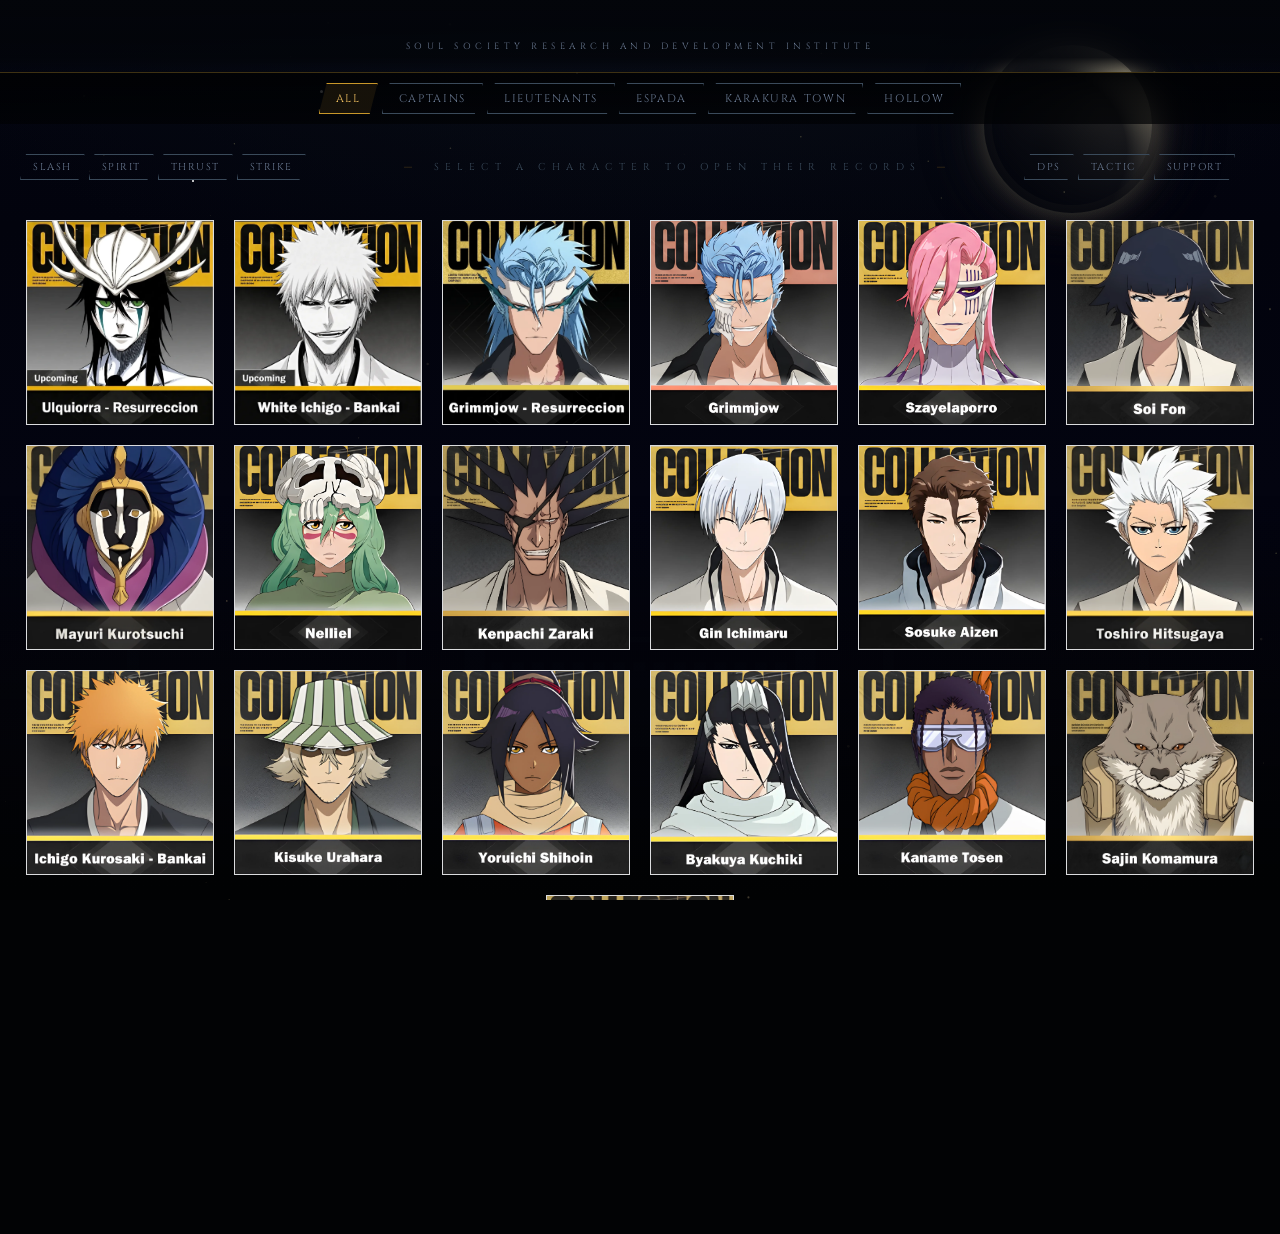
==== commit 5072fb36: "instructions section" ====
--- a/index.html
+++ b/index.html
@@ -12,7 +12,6 @@
 </head>
 <body>
 
-<!-- Background elements unchanged -->
 <div id="bg-atmosphere">
   <div class="bleach-moon"></div>
   <div class="moon-stars">
@@ -97,6 +96,10 @@
     <div class="stats-section"><div id="panel-stats"></div></div>
     <div class="section-label">Zanpakutō</div>
     <div class="zanpakuto-block" id="panel-zanpakuto"></div>
+    <div style="background:transparent; padding:0; margin-top:24px;">
+      <div class="section-label">Instructions</div>
+      <div class="instructions-block" id="panel-instructions"></div>
+    </div>
     <div style="background:transparent; padding:0; margin-top:28px;">
       <div class="section-label">Bonds</div>
       <div class="bond-rectangle" id="panel-bonds1"></div>
--- a/styles.css
+++ b/styles.css
@@ -25,9 +25,7 @@
     font-family: 'Noto Serif JP', serif;
     overflow-x: hidden;
   }
-
-  /* Background */
-  #bg-canvas {
+#bg-canvas {
     position: fixed; top: 0; left: 0; width: 100%; height: 100%;
     pointer-events: none; z-index: 0;
   }
@@ -82,9 +80,7 @@
     position: fixed; bottom: 0; left: 0; right: 0; height: 45%;
     pointer-events: none; z-index: 0; overflow: hidden;
   }
-
-  /* Header */
-  header {
+header {
     position: relative; z-index: 10;
     text-align: center; padding: 20px 20px 8px;
     border-bottom: 1px solid var(--border-glow);
@@ -122,9 +118,7 @@
     margin-top: 20px; margin-bottom: 12px;
     text-transform: uppercase;
   }
-
-  /* Division Bar */
-  .division-bar {
+.division-bar {
     position: relative; z-index: 10;
     display: flex; justify-content: center; gap: 4px;
     padding: 10px 20px; flex-wrap: wrap;
@@ -170,9 +164,7 @@
     background: rgba(200,151,42,0.1);
     box-shadow: 0 0 15px rgba(200,151,42,0.2);
   }
-
-  /* Main Stage */
-  #stage {
+#stage {
     position: relative; z-index: 5;
     display: flex; flex-direction: column; align-items: center;
     padding: 30px 20px;
@@ -260,9 +252,7 @@
   .filter-role-btn.active-role {
     border-color: #ffffff; color: #ffffff; background: rgba(255,255,255,0.1);
   }
-
-  /* Character Grid */
-  #char-grid {
+#char-grid {
     display: flex; gap: 20px; flex-wrap: wrap; justify-content: center;
     max-width: 1400px; width: 100%;
   }
@@ -323,9 +313,7 @@
     font-family: 'Cinzel', serif;
     font-size: 12px; letter-spacing: 0.2em;
   }
-
-  /* Info Panel */
-  #info-panel {
+#info-panel {
     position: fixed; right: 0; top: 0; bottom: 0;
     width: clamp(520px, 60vw, 820px);
     background: rgba(2,3,6,0.97);
@@ -457,6 +445,30 @@
   .char-quote {
     border-left: 2px solid #ffffff; padding: 12px 18px; margin-bottom: 24px;
     font-style: italic; font-size: 12px; color: var(--text-muted); line-height: 1.8;
+  }
+  .instructions-block {
+    background: rgba(2,3,6,0.97);
+    border: 1px solid rgba(200,151,42,0.1);
+    padding: 16px 18px;
+    margin-bottom: 20px;
+    color: var(--text-muted);
+    font-family: 'Arial', 'Helvetica', sans-serif;
+    font-size: 12px;
+    font-weight: 700;
+    line-height: 1.65;
+  }
+  .instructions-block p {
+    margin: 0 0 8px;
+  }
+  .instructions-block p:last-child {
+    margin-bottom: 0;
+  }
+  .instructions-empty {
+    color: var(--text-dim);
+    font-family: 'Cinzel', serif;
+    font-size: 9px;
+    letter-spacing: 0.2em;
+    text-transform: uppercase;
   }
 
   .stamp-block {
@@ -746,9 +758,7 @@
   .core-popup-toggle.max-active .core-popup-toggle-btn.active {
     background: #f0f2f5;
   }
-
-  /* Bonds Section */
-  .bond-rectangle {
+.bond-rectangle {
     position: relative;
     border: none;
     background: transparent;
@@ -798,9 +808,7 @@
   @media (max-width: 768px) {
     #info-panel { width: 100%; }
   }
-
-  /* ===== Toggle switch for second‑page info ===== */
-  .popup-toggle-switch {
+.popup-toggle-switch {
     margin-top: 2px;
     display: grid;
     justify-content: center;
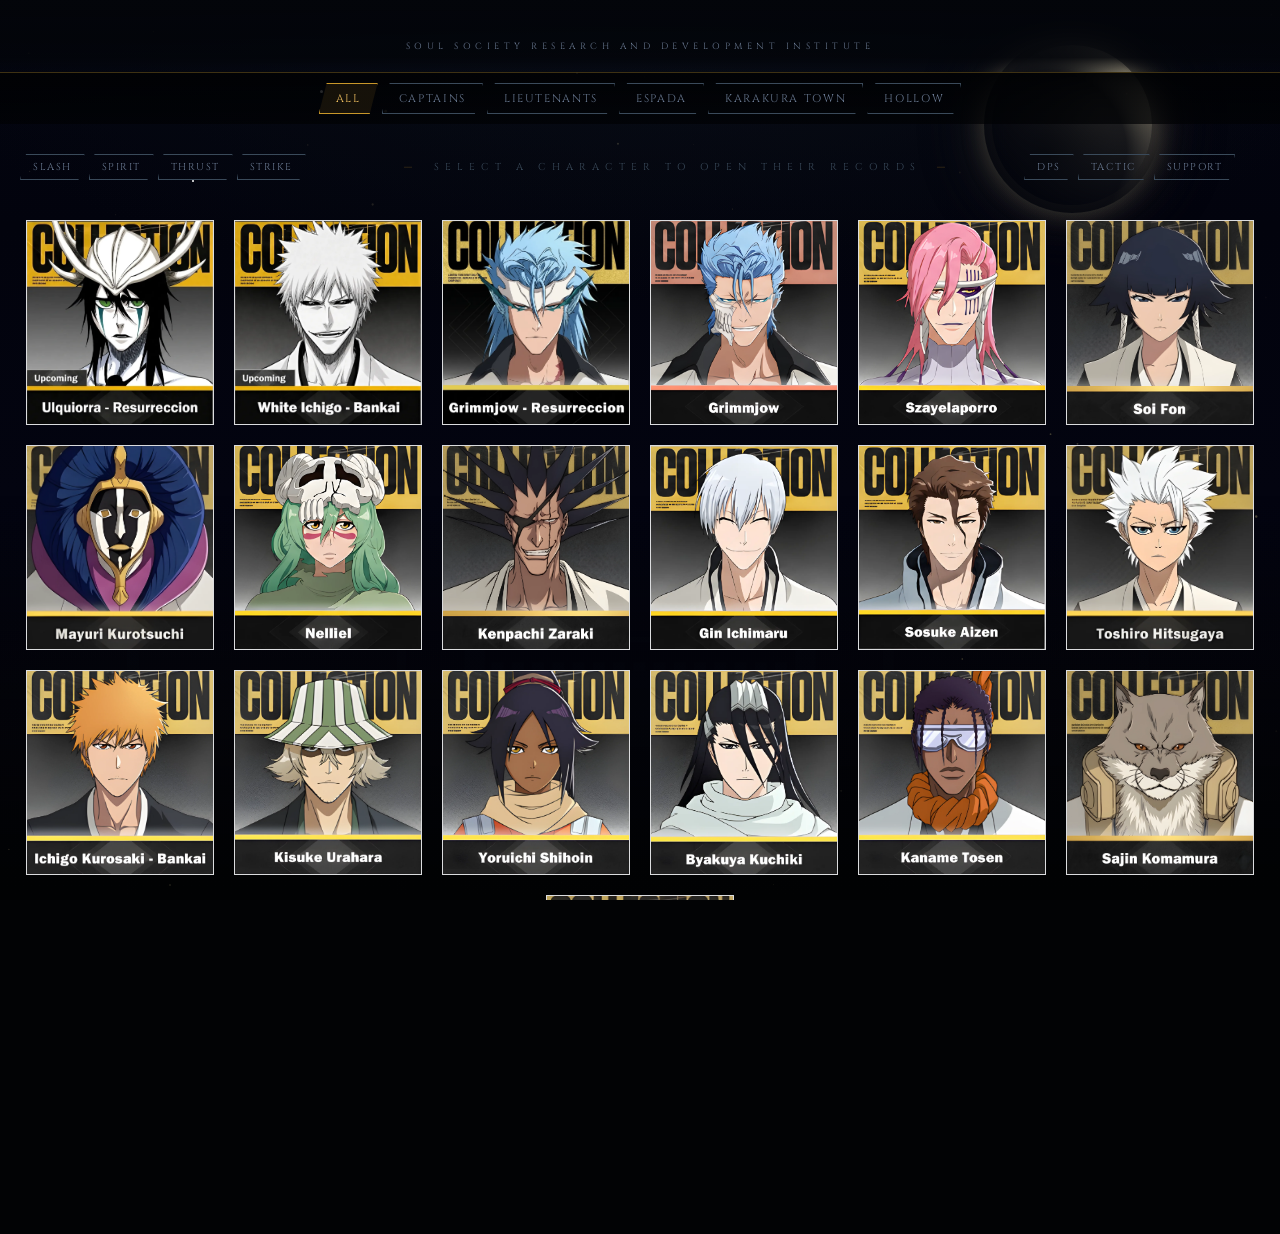
==== commit 97c544e1: "Remove mobile site version" ====
--- a/index.html
+++ b/index.html
@@ -5,9 +5,6 @@
 <meta name="viewport" content="width=device-width, initial-scale=1.0">
 <title>BLEACH — Soul Resonance Archives</title>
 <link href="https://fonts.googleapis.com/css2?family=Cinzel+Decorative:wght@400;700;900&family=Cinzel:wght@400;600;900&family=Noto+Serif+JP:wght@300;400;700&display=swap" rel="stylesheet">
-<script>
-  if ((/Mobi|Android|iPhone|iPad|iPod/i.test(navigator.userAgent) || window.innerWidth <= 820) && !location.pathname.endsWith('index-mobile.html')) location.replace('index-mobile.html' + location.search + location.hash);
-</script>
 <link rel="stylesheet" href="styles.css">
 </head>
 <body>
--- a/styles.css
+++ b/styles.css
@@ -805,9 +805,6 @@
   ::-webkit-scrollbar-track { background: #020305; }
   ::-webkit-scrollbar-thumb { background: var(--border-glow); }
 
-  @media (max-width: 768px) {
-    #info-panel { width: 100%; }
-  }
 .popup-toggle-switch {
     margin-top: 2px;
     display: grid;
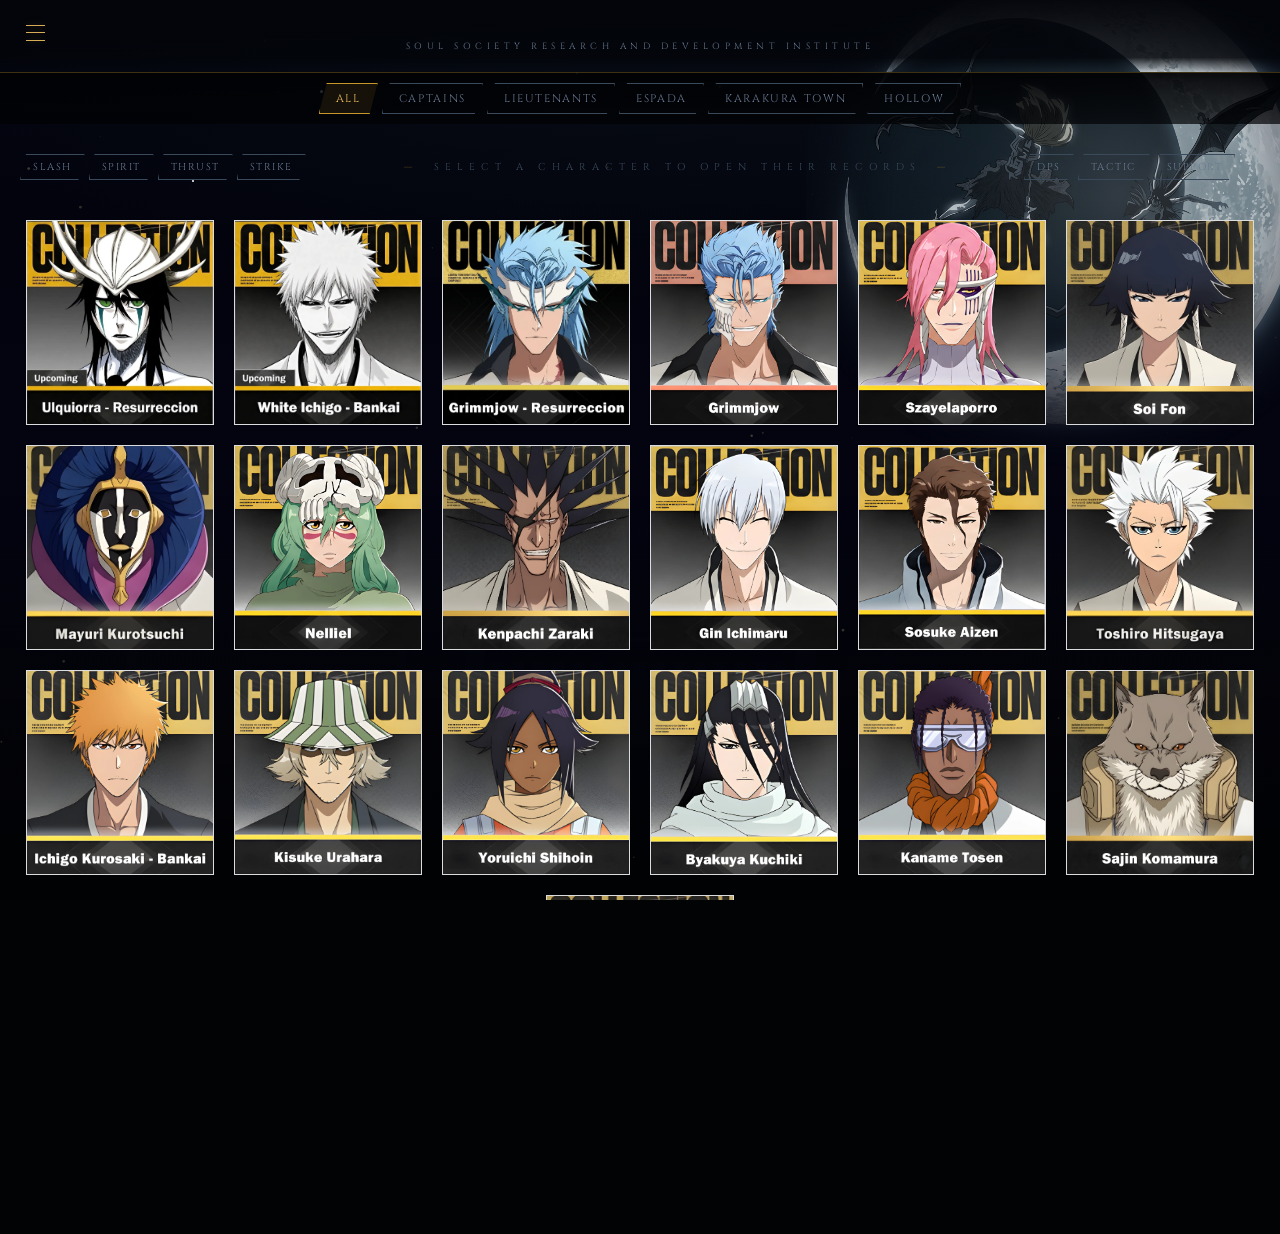
==== commit a477c7f7: ".." ====
--- a/index.html
+++ b/index.html
@@ -5,6 +5,9 @@
 <meta name="viewport" content="width=device-width, initial-scale=1.0">
 <title>BLEACH — Soul Resonance Archives</title>
 <link href="https://fonts.googleapis.com/css2?family=Cinzel+Decorative:wght@400;700;900&family=Cinzel:wght@400;600;900&family=Noto+Serif+JP:wght@300;400;700&display=swap" rel="stylesheet">
+<script>
+  if ((/Mobi|Android|iPhone|iPad|iPod/i.test(navigator.userAgent) || window.innerWidth <= 820) && !location.pathname.endsWith('index-mobile.html')) location.replace('index-mobile.html' + location.search + location.hash);
+</script>
 <link rel="stylesheet" href="styles.css">
 </head>
 <body>
--- a/styles.css
+++ b/styles.css
@@ -44,19 +44,38 @@
   }
 
   .bleach-moon {
-    position: absolute; top: 5%; right: 10%; width: 160px; height: 160px;
-    background: radial-gradient(circle at 65% 35%, rgba(210,200,170,0.8) 0%, rgba(180,170,140,0.6) 30%, rgba(140,130,100,0) 80%);
-    border-radius: 50%;
-    box-shadow: 0 0 30px rgba(200,190,150,0.4), 0 0 60px rgba(180,160,120,0.2), 0 0 100px rgba(150,130,90,0.1);
-    animation: moonGlow 6s ease-in-out infinite;
+    position: absolute;
+    top: -7%;
+    right: -5%;
+    width: clamp(420px, 42vw, 720px);
+    aspect-ratio: 1;
+    height: auto;
+    background:
+      radial-gradient(circle at 58% 48%, rgba(230,245,250,0.22) 0%, rgba(120,165,185,0.1) 35%, transparent 68%),
+      url('images/moon-resurreccion-scene.png') center / contain no-repeat;
+    border-radius: 0;
+    box-shadow: none;
+    filter: drop-shadow(0 0 34px rgba(170,210,225,0.26)) drop-shadow(0 0 90px rgba(80,120,145,0.12));
+    opacity: 0.9;
+    animation: moonGlow 8s ease-in-out infinite;
     z-index: 2;
+    -webkit-mask-image:
+      radial-gradient(ellipse 54% 52% at 50% 50%, #000 0%, #000 62%, rgba(0,0,0,0.72) 76%, transparent 100%),
+      linear-gradient(180deg, #000 0%, #000 64%, rgba(0,0,0,0.5) 82%, transparent 100%);
+    -webkit-mask-composite: source-in;
+    mask-image:
+      radial-gradient(ellipse 54% 52% at 50% 50%, #000 0%, #000 62%, rgba(0,0,0,0.72) 76%, transparent 100%),
+      linear-gradient(180deg, #000 0%, #000 64%, rgba(0,0,0,0.5) 82%, transparent 100%);
+    mask-composite: intersect;
   }
   .bleach-moon::after {
     content: '';
-    position: absolute; top: -5%; left: -5%; width: 110%; height: 110%;
-    border-radius: 50%;
-    background: radial-gradient(circle at 35% 65%, rgba(3,5,12,0.92) 0%, rgba(3,5,12,0.8) 50%, transparent 70%);
-    mix-blend-mode: darken;
+    position: absolute;
+    inset: -3%;
+    background:
+      radial-gradient(circle at 50% 50%, transparent 0%, transparent 55%, rgba(3,5,12,0.12) 76%, rgba(3,5,12,0.42) 100%),
+      linear-gradient(180deg, rgba(3,5,12,0.02) 0%, rgba(3,5,12,0.18) 100%);
+    pointer-events: none;
   }
   .moon-stars {
     position: absolute; top: 0; left: 0; width: 100%; height: 100%;
@@ -68,8 +87,8 @@
   }
 
   @keyframes moonGlow {
-    0%, 100% { opacity: 0.85; transform: scale(1); }
-    50% { opacity: 1; transform: scale(1.02); }
+    0%, 100% { opacity: 0.82; transform: scale(1); }
+    50% { opacity: 0.94; transform: scale(1.012); }
   }
   @keyframes twinkle {
     0% { opacity: 0.2; transform: scale(0.8); }
@@ -805,6 +824,9 @@
   ::-webkit-scrollbar-track { background: #020305; }
   ::-webkit-scrollbar-thumb { background: var(--border-glow); }
 
+  @media (max-width: 768px) {
+    #info-panel { width: 100%; }
+  }
 .popup-toggle-switch {
     margin-top: 2px;
     display: grid;
